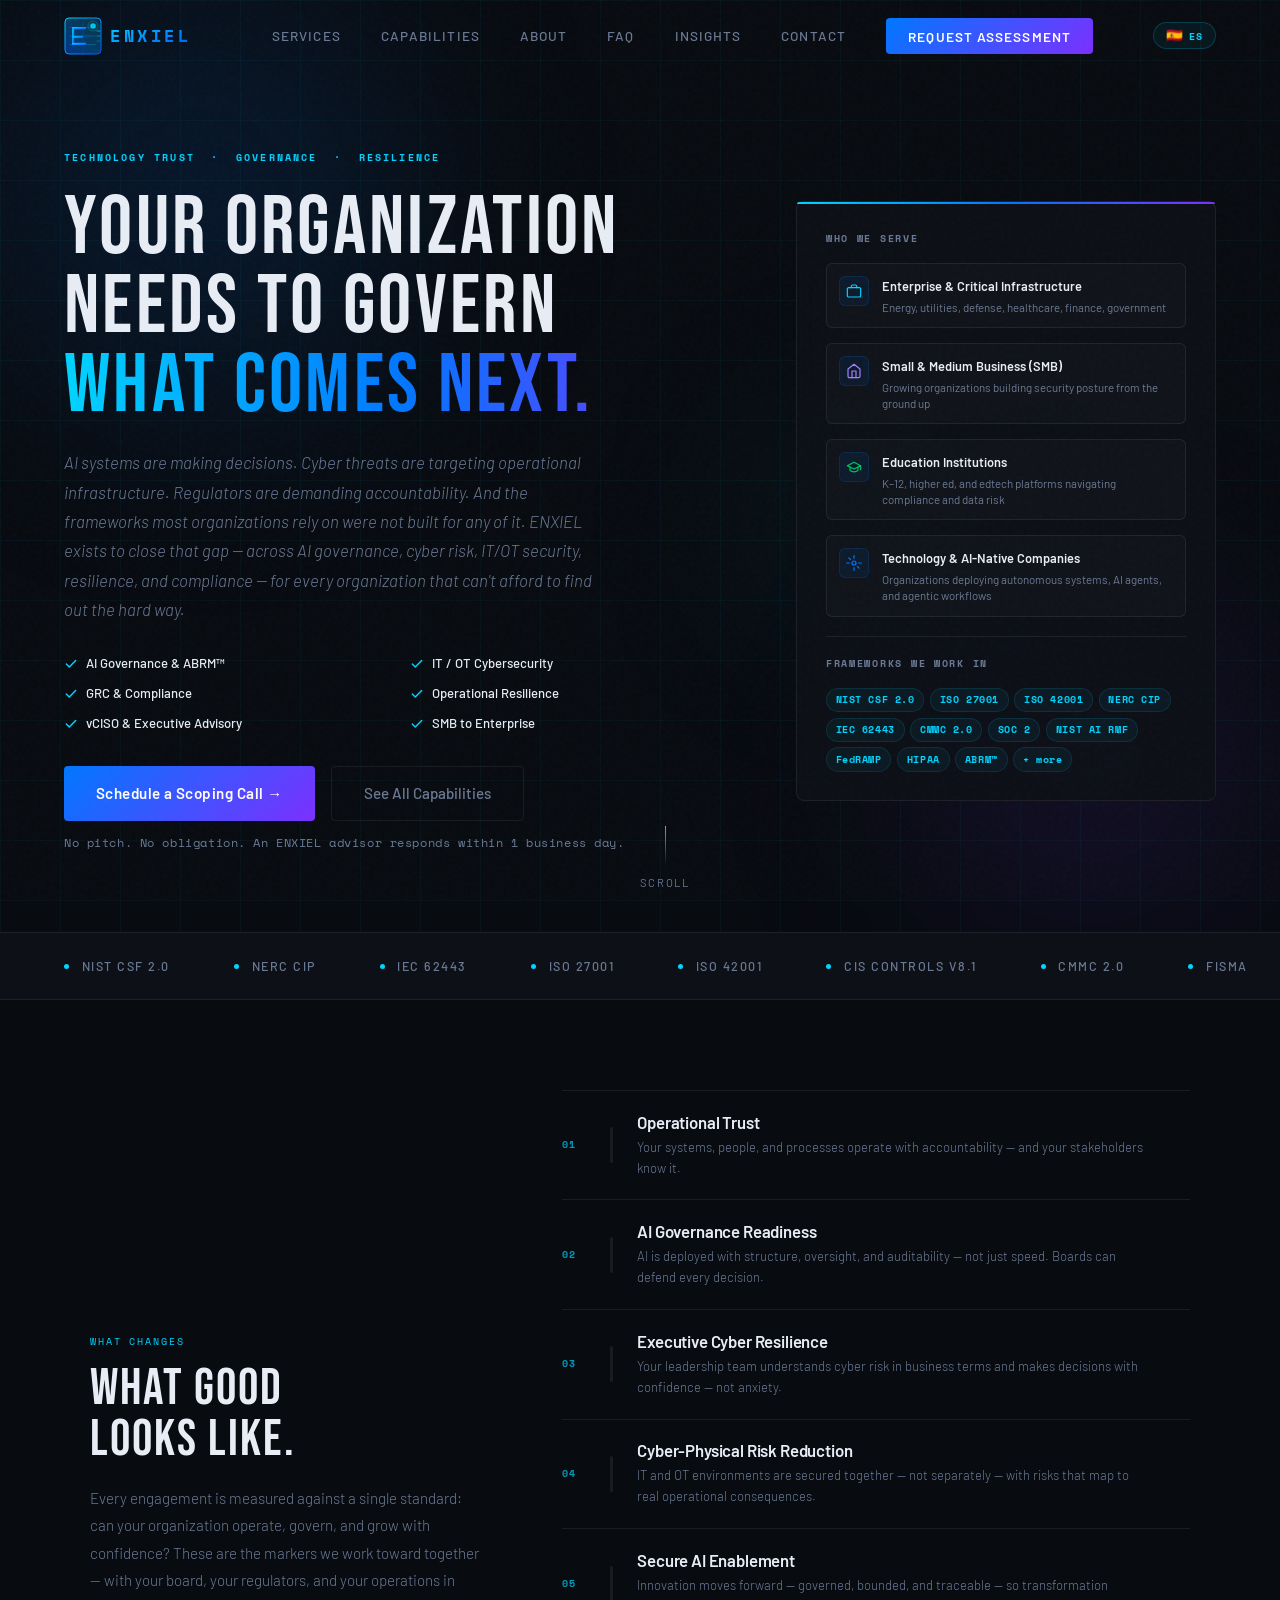
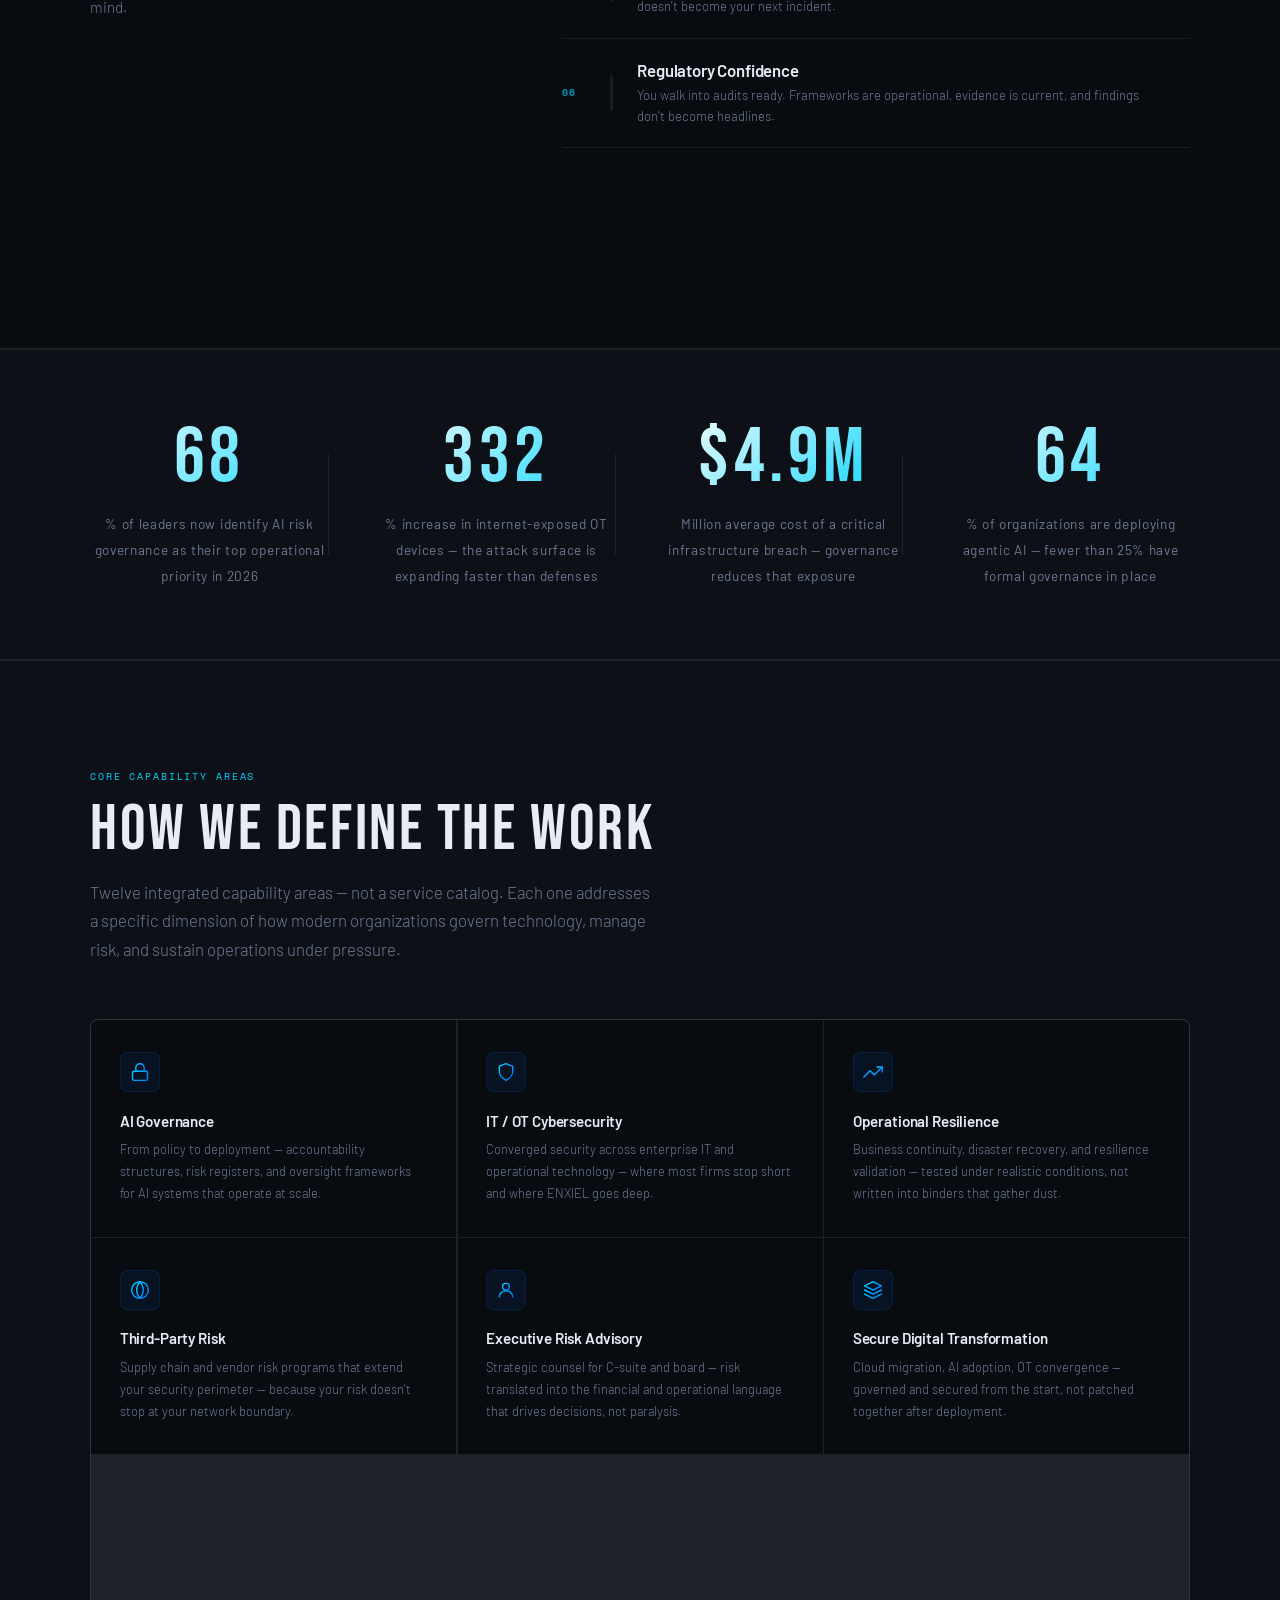
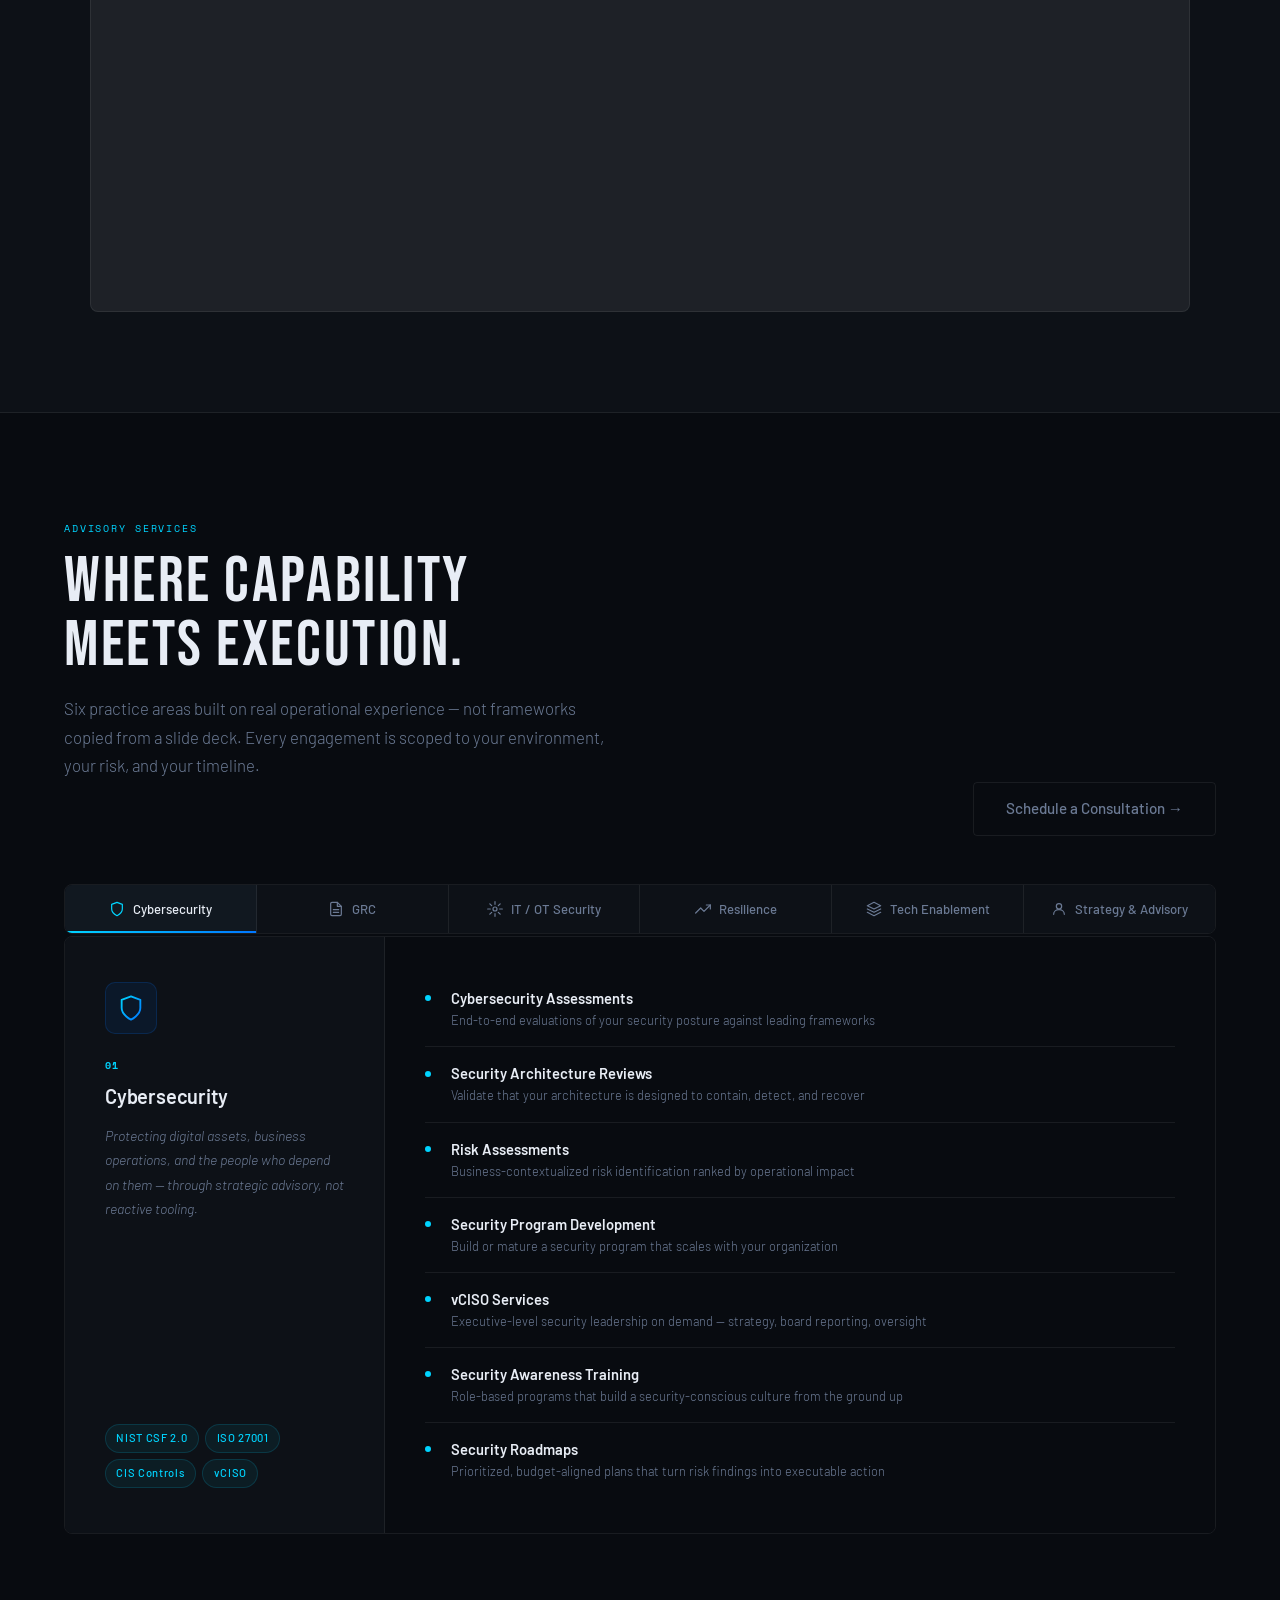
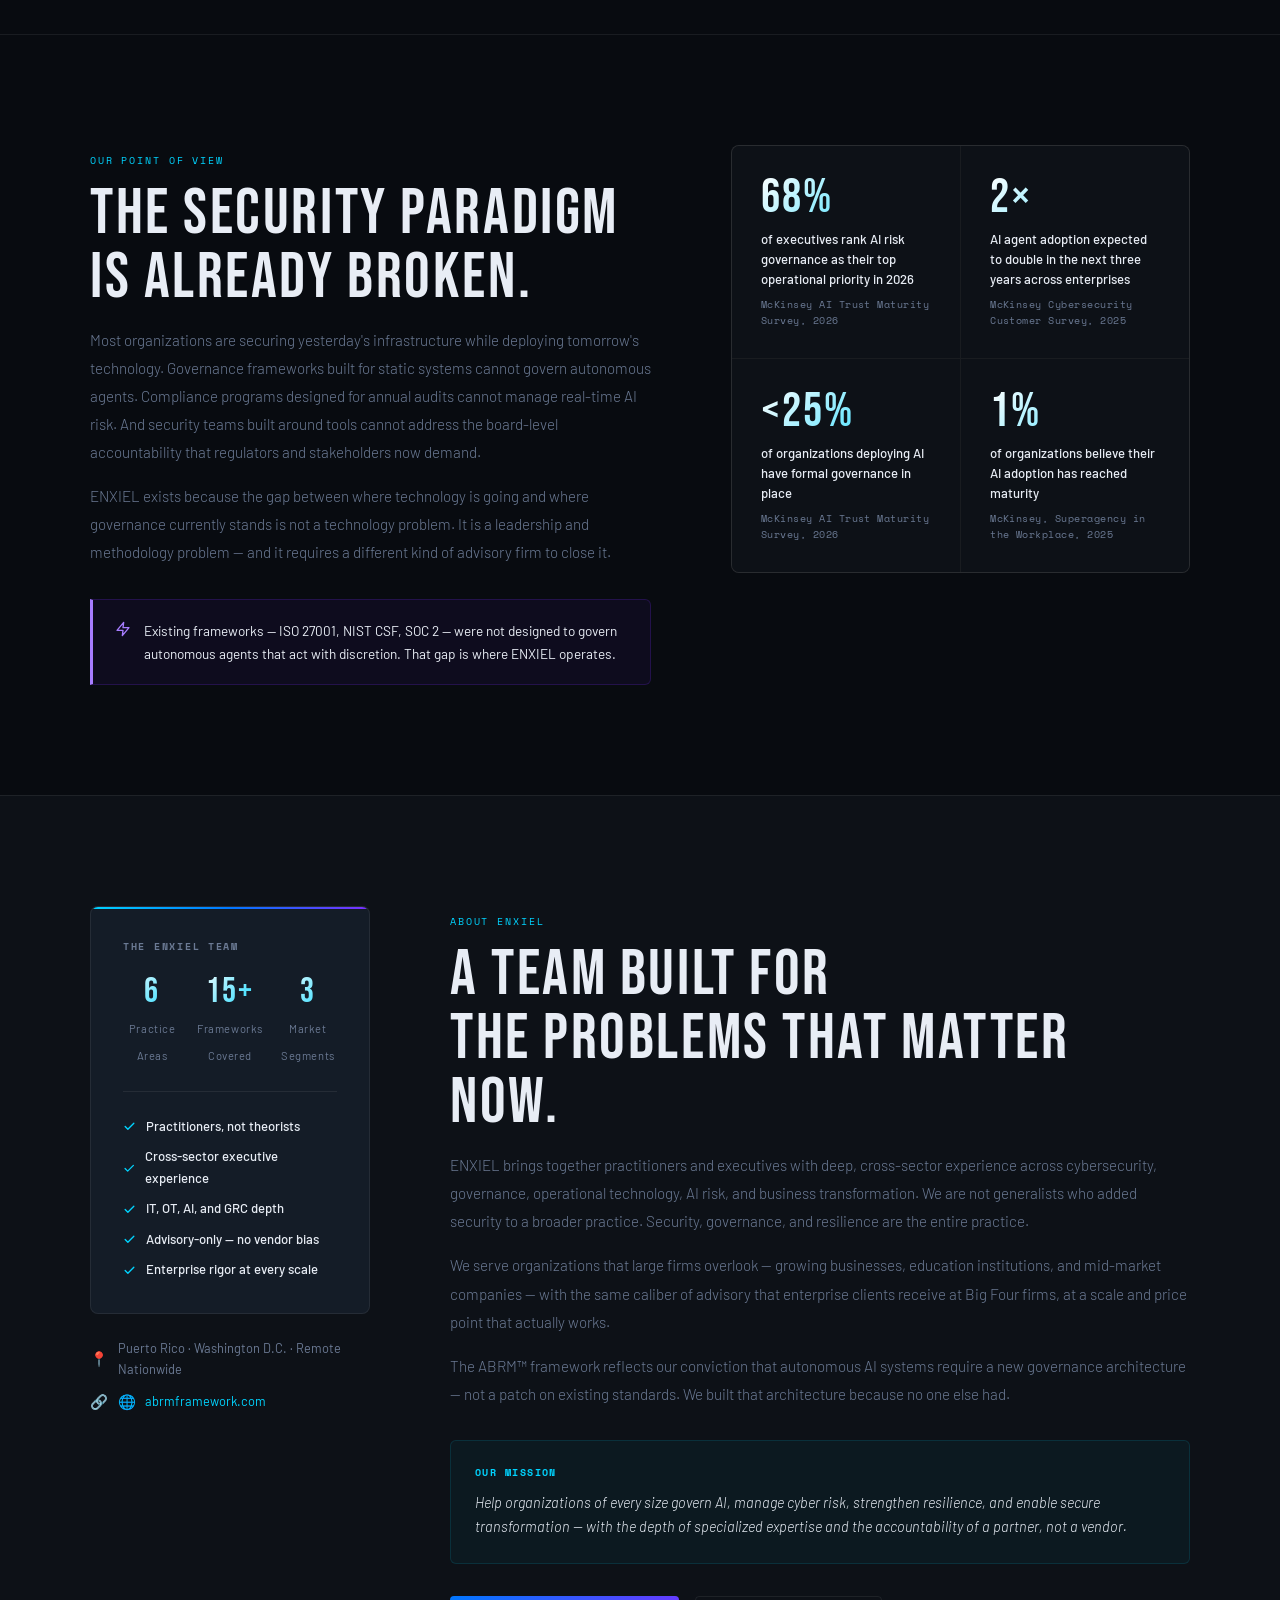
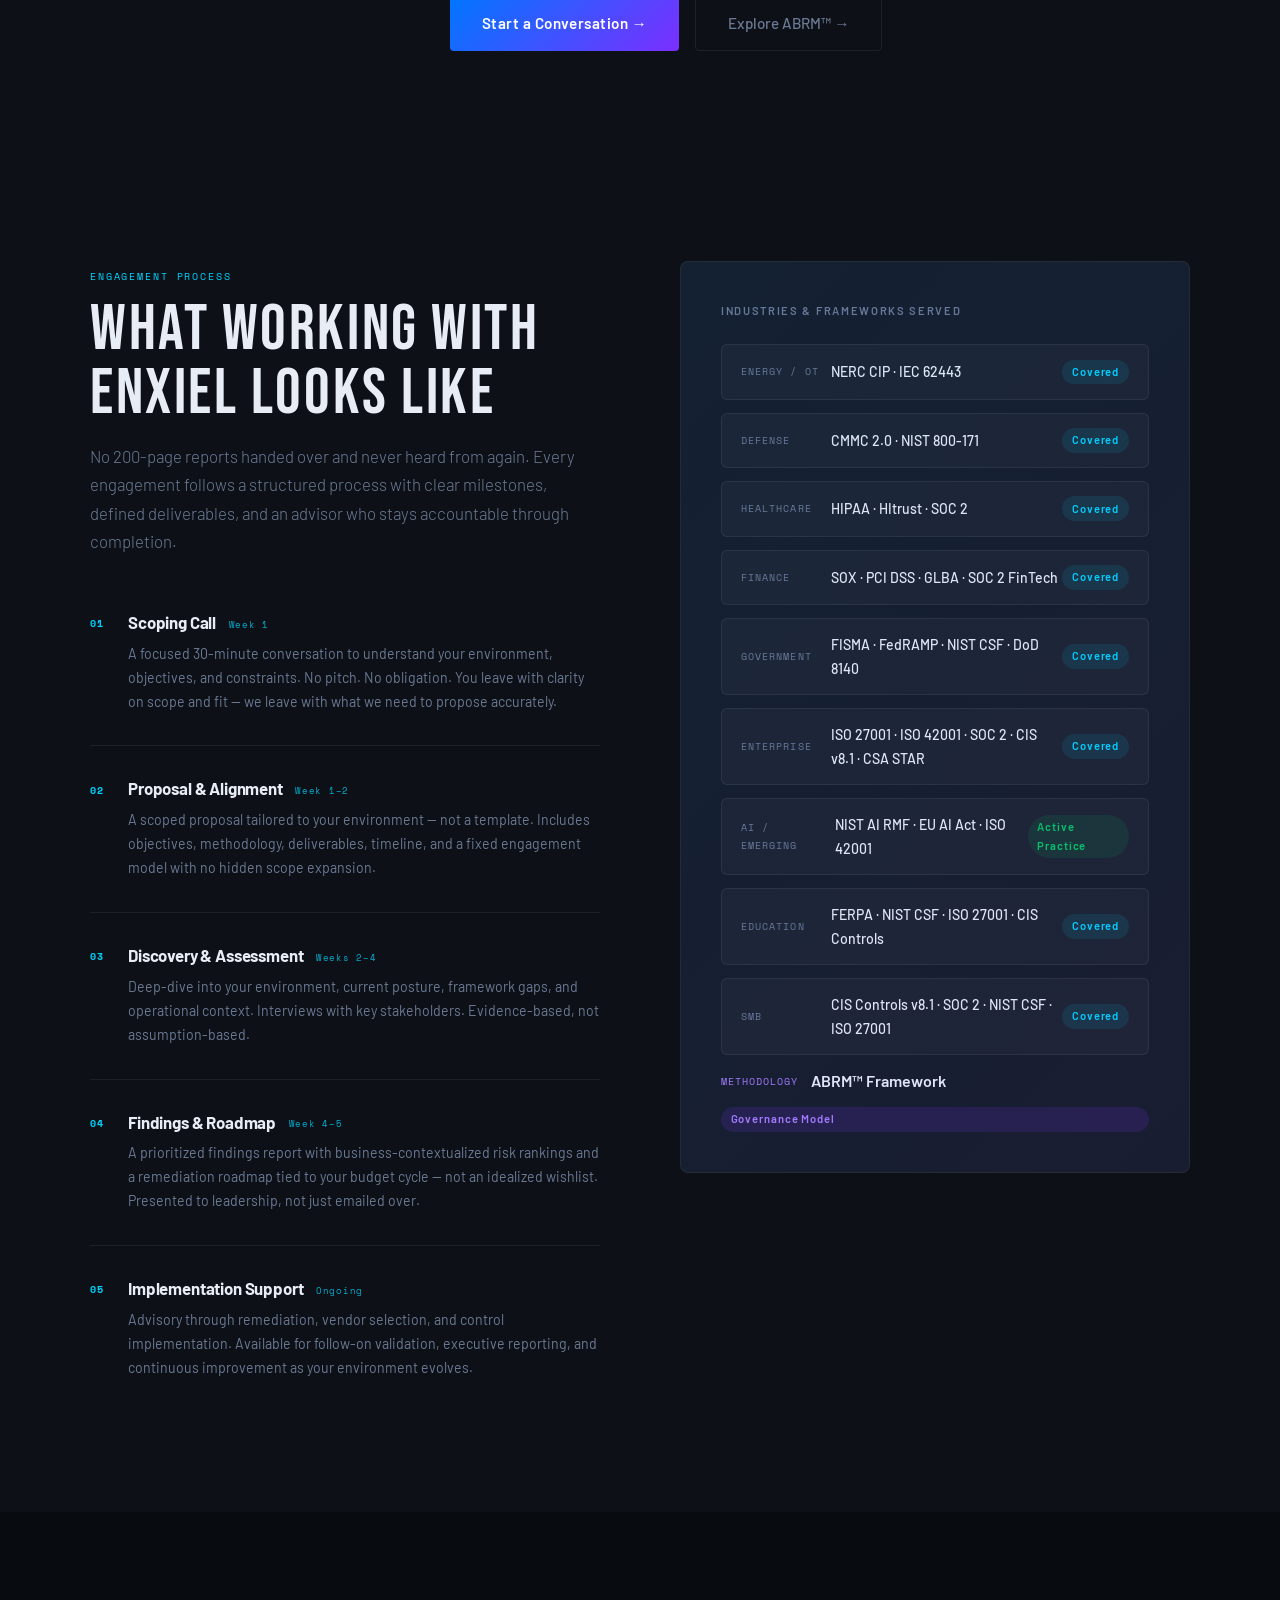
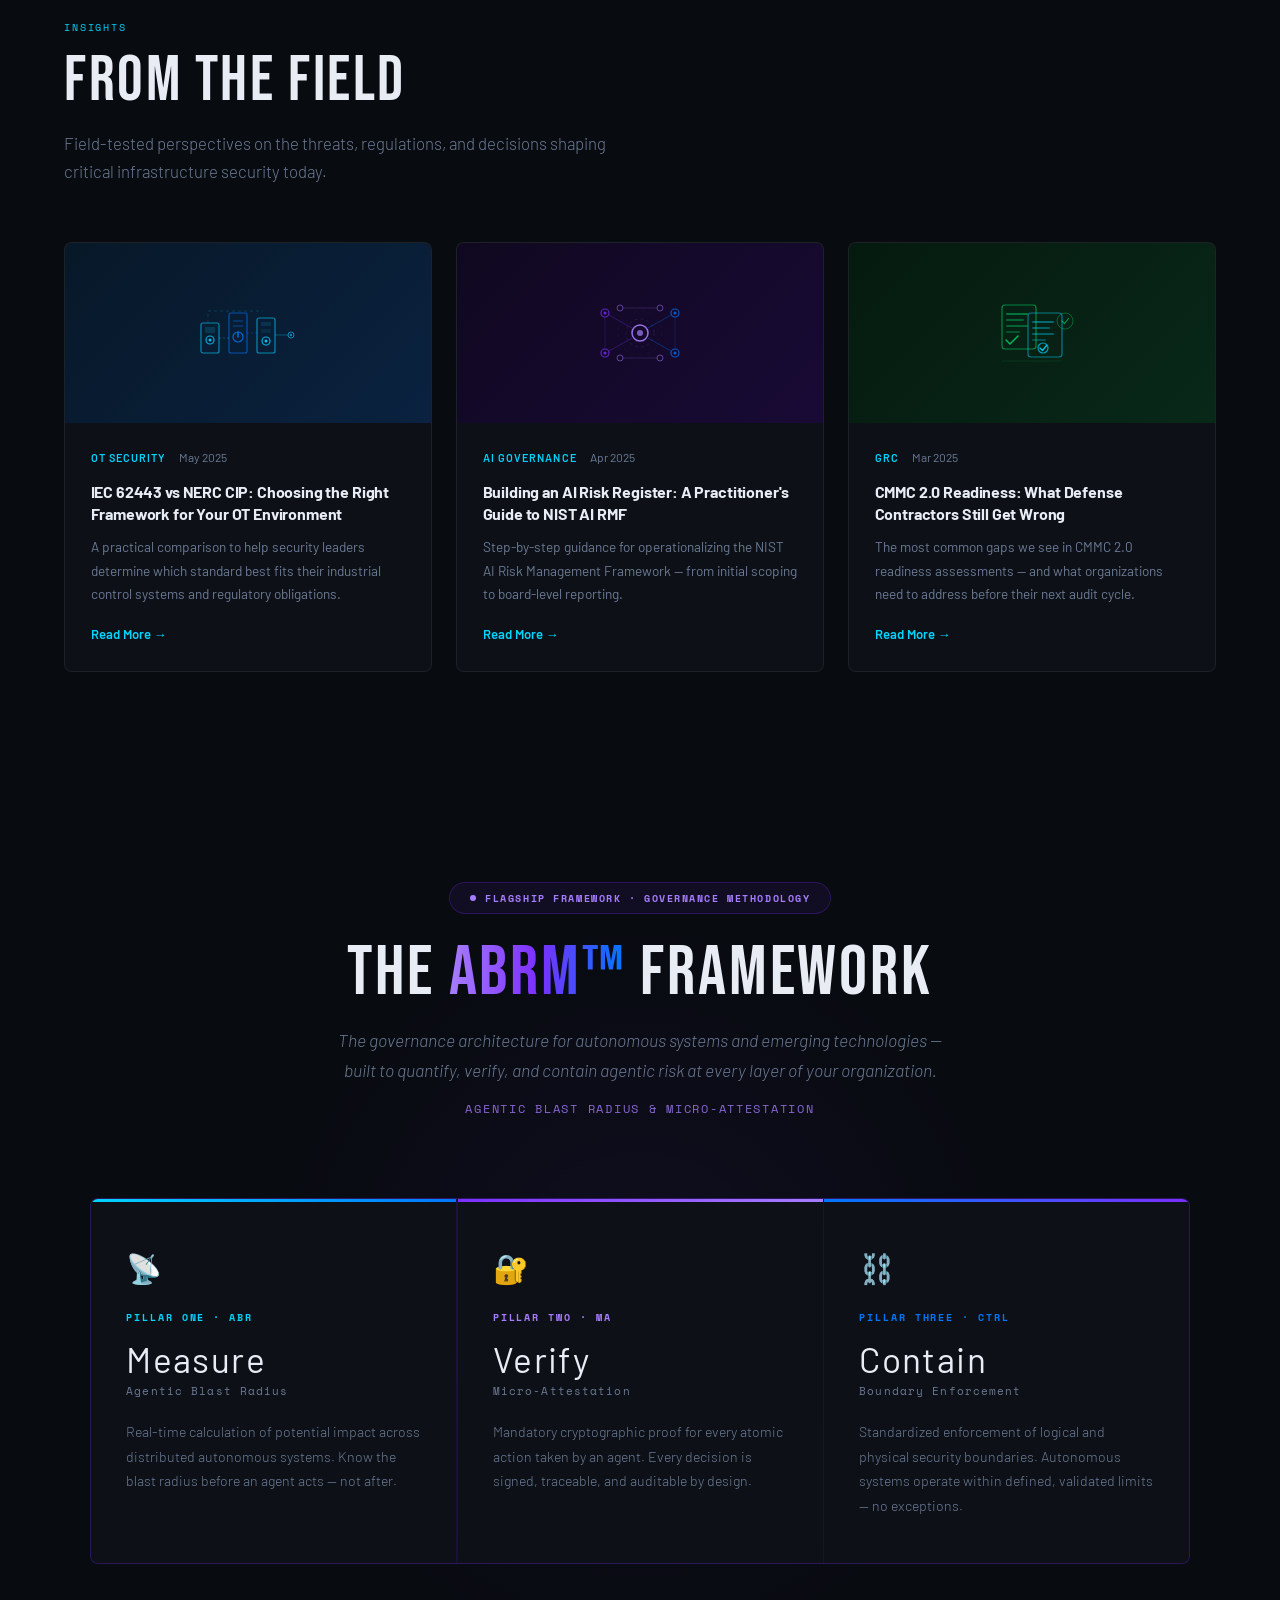
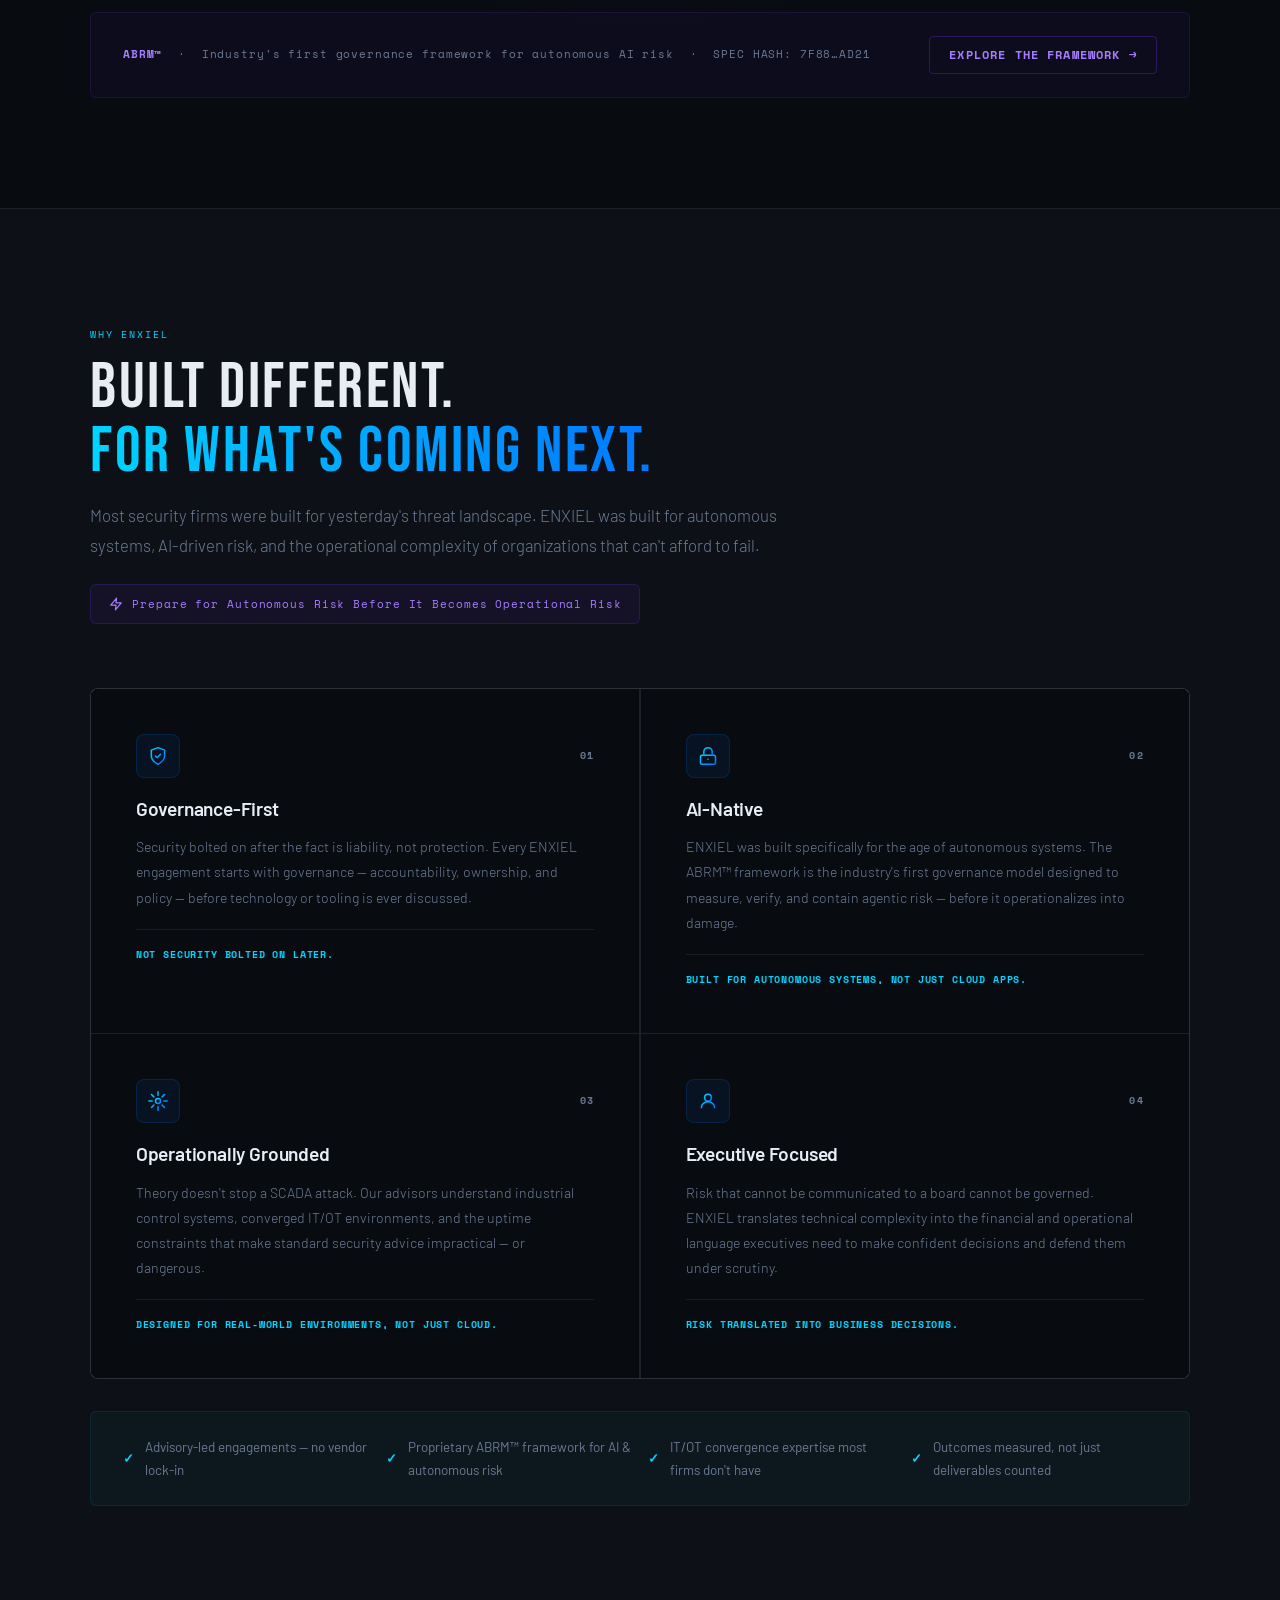
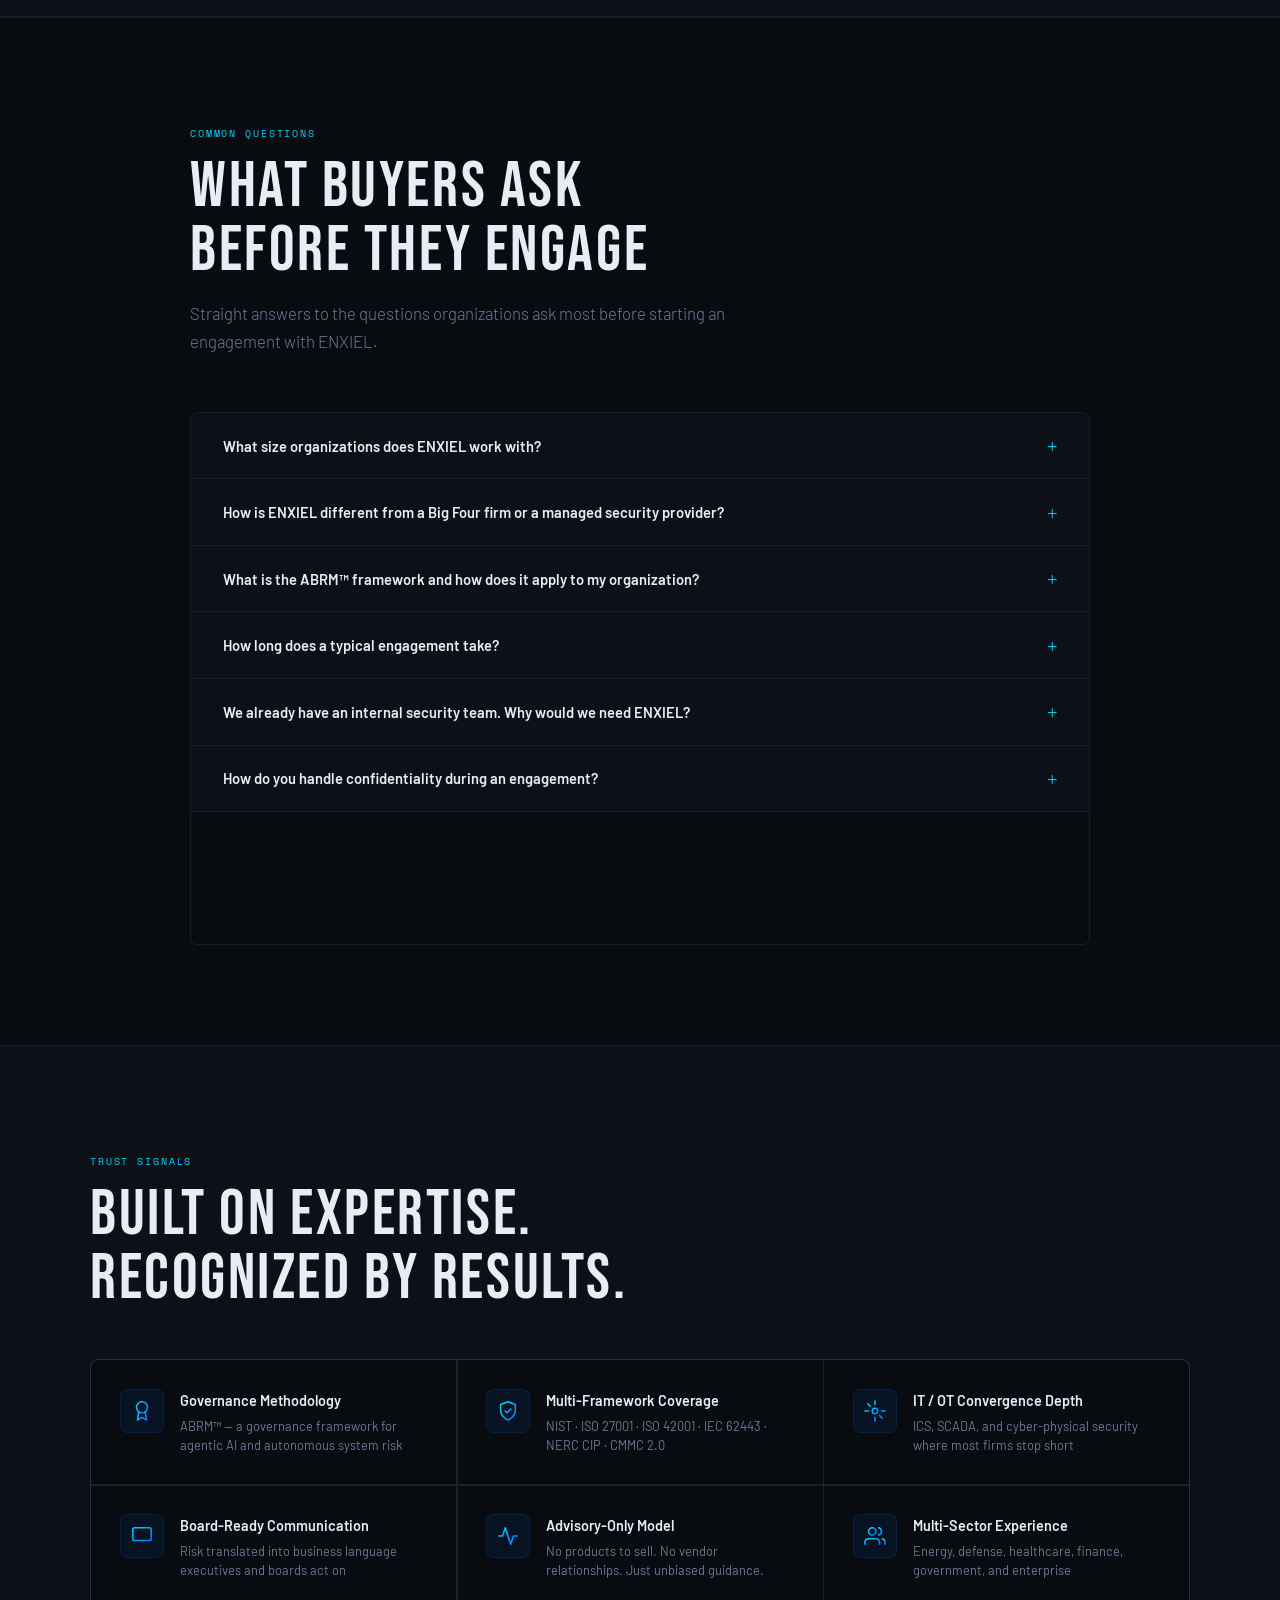
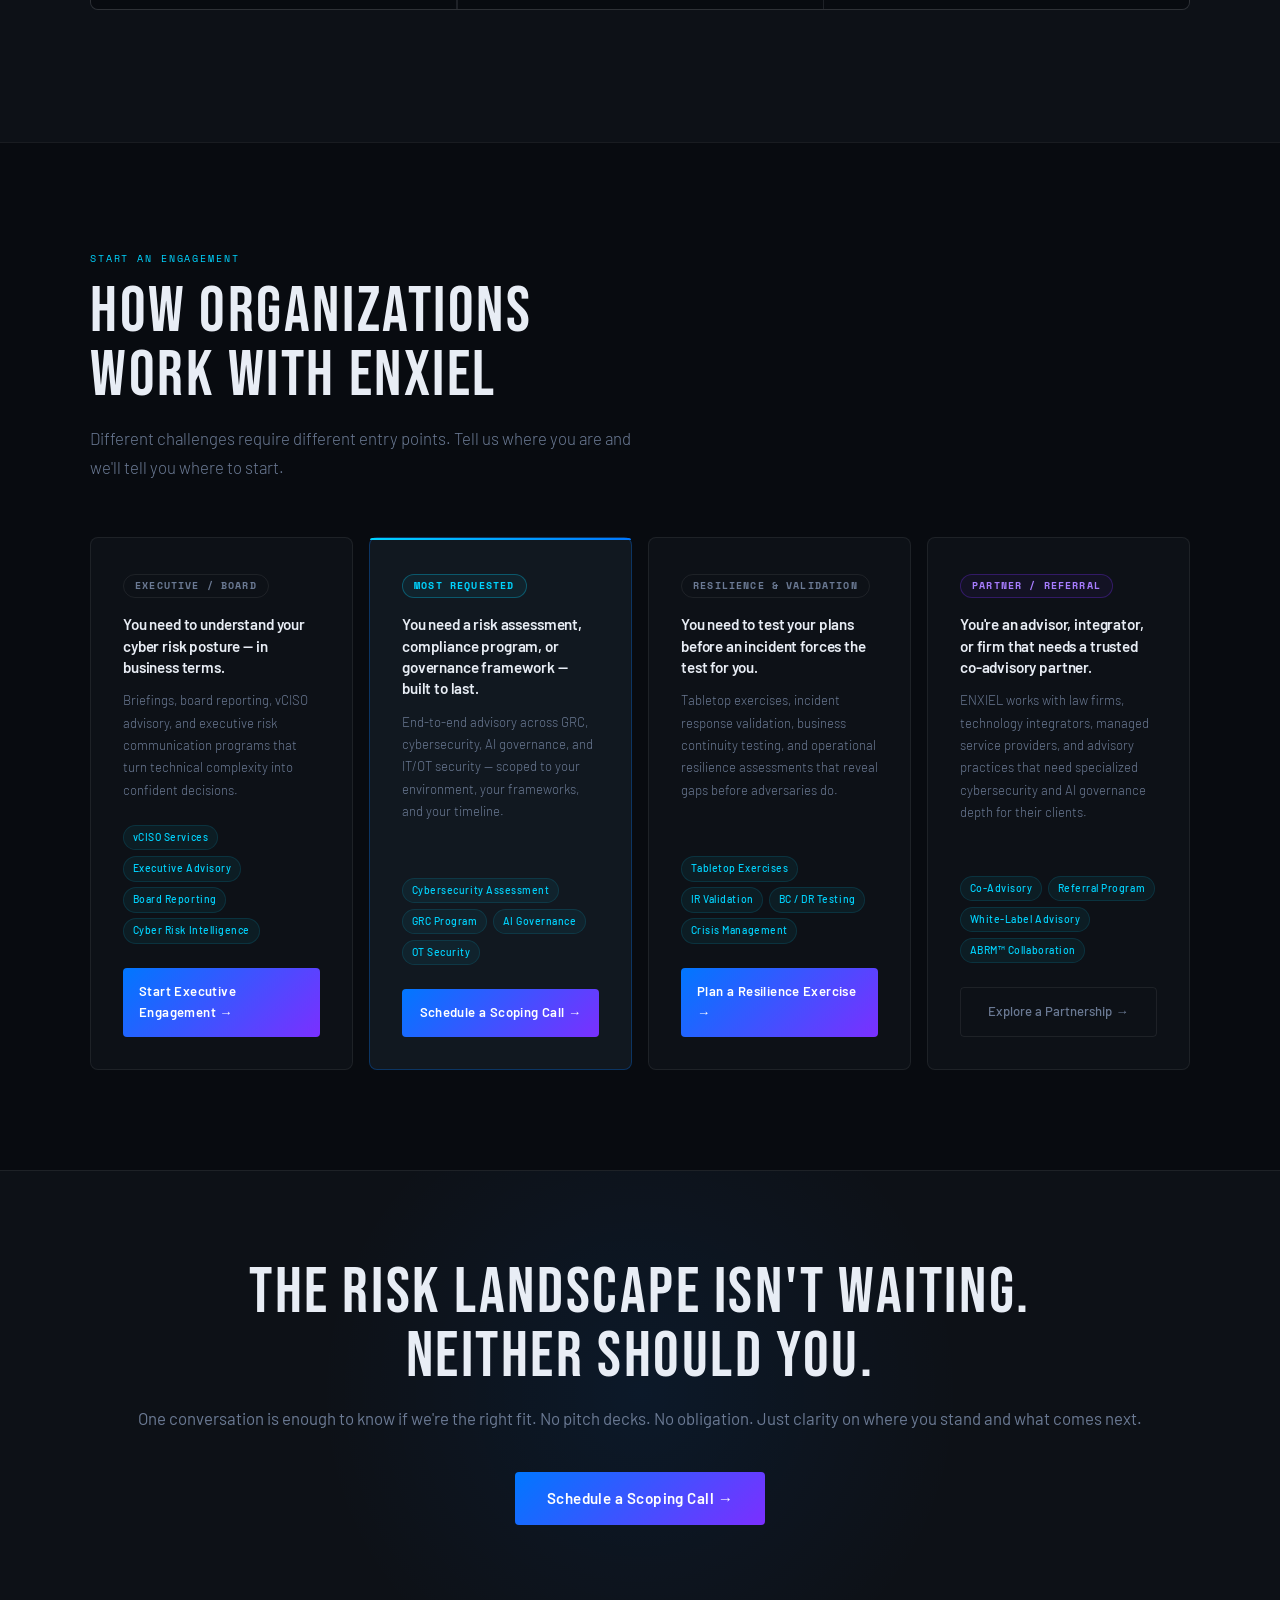
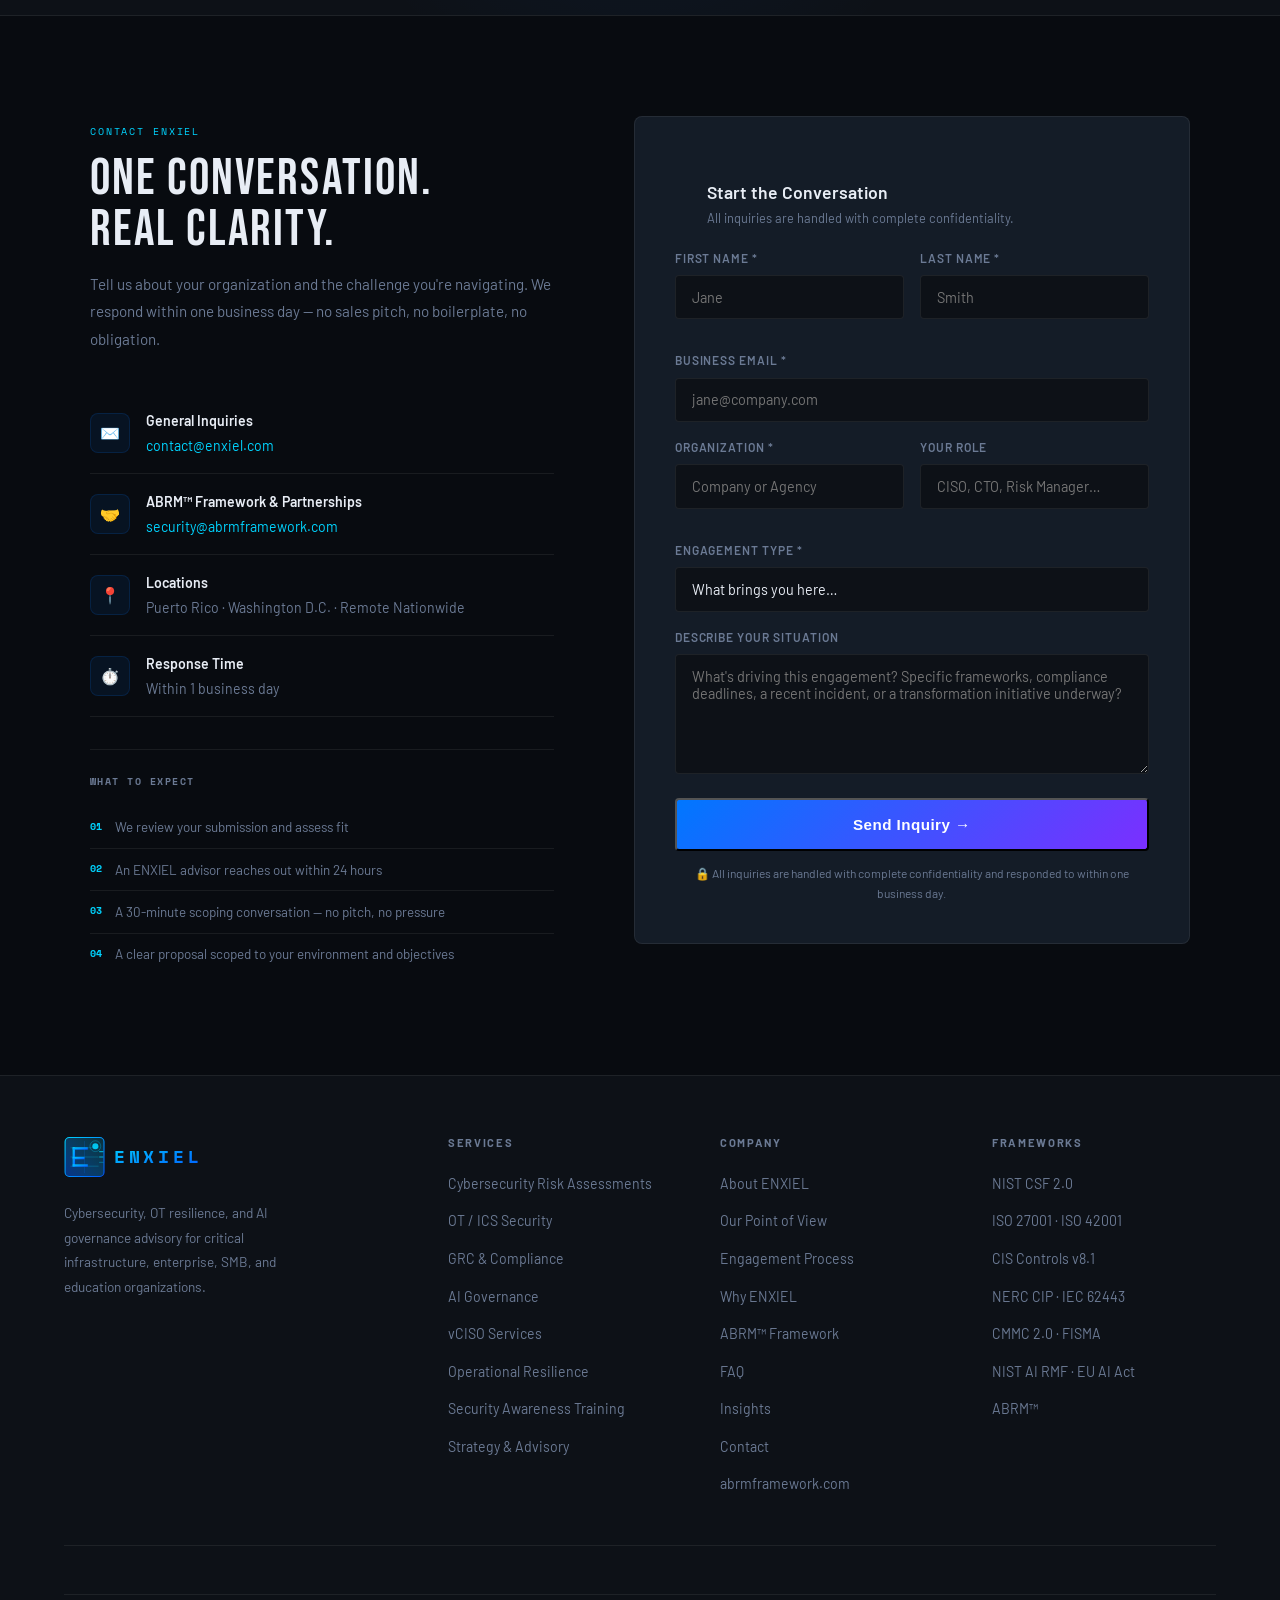
==== index.html @ 6910ad25 "Add files via upload" ====
﻿<!DOCTYPE html>
<html lang="en">
<head>
  <meta charset="UTF-8">
  <meta name="viewport" content="width=device-width, initial-scale=1.0">

  <!-- ── PRIMARY SEO ── -->
  <title>ENXIEL | Cybersecurity Advisory, GRC, AI Governance & OT Security</title>
  <meta name="description" content="ENXIEL is a cybersecurity advisory firm specializing in GRC, AI governance, IT/OT security, operational resilience, vCISO services, and the ABRM™ framework for agentic AI risk management. Serving energy, defense, healthcare, finance, and enterprise.">
  <meta name="keywords" content="cybersecurity advisory, GRC consulting, AI governance, OT security, ICS security, vCISO services, operational resilience, NIST CSF, ISO 27001, NERC CIP, IEC 62443, cyber risk assessment, AI risk management, agentic AI governance, ABRM framework, business continuity, incident response, CMMC compliance, cybersecurity roadmap, third-party risk management, security awareness training, board cyber reporting, zero trust, security program development">
  <meta name="robots" content="index, follow">
  <meta name="author" content="ENXIEL">
  <link rel="canonical" href="https://www.enxiel.com/">

  <!-- ── OPEN GRAPH (LinkedIn / Facebook previews) ── -->
  <meta property="og:type" content="website">
  <meta property="og:url" content="https://www.enxiel.com/">
  <meta property="og:title" content="ENXIEL | Cybersecurity Advisory, GRC & AI Governance">
  <meta property="og:description" content="Advisory-led cybersecurity, GRC, AI risk governance, IT/OT security, and operational resilience services. Powered by the ABRM™ framework — the governance architecture for autonomous systems.">
  <meta property="og:site_name" content="ENXIEL">

  <!-- ── TWITTER CARD ── -->
  <meta name="twitter:card" content="summary_large_image">
  <meta name="twitter:title" content="ENXIEL | Cybersecurity Advisory, GRC & AI Governance">
  <meta name="twitter:description" content="Advisory-led cybersecurity, GRC, AI risk governance, IT/OT security, and operational resilience. Powered by the ABRM™ framework.">

  <!-- ── FONTS ── -->
  <link rel="preconnect" href="https://fonts.googleapis.com">
  <link rel="preconnect" href="https://fonts.gstatic.com" crossorigin>
  <link href="https://fonts.googleapis.com/css2?family=Bebas+Neue&family=Barlow:ital,wght@0,300;0,400;0,500;0,600;1,300&family=Space+Mono:wght@400;700&display=swap" rel="stylesheet">

  <!-- ── RICH SCHEMA MARKUP ── -->
  <script type="application/ld+json">
  {
    "@context": "https://schema.org",
    "@type": "ProfessionalService",
    "name": "ENXIEL",
    "url": "https://www.enxiel.com",
    "logo": "https://www.enxiel.com/logo.png",
    "description": "ENXIEL is a technology trust, cybersecurity, and resilience advisory firm helping organizations govern emerging technologies, reduce cyber risk, strengthen operational resilience, and accelerate secure business transformation through the ABRM™ framework and six practice areas.",
    "areaServed": ["United States", "Puerto Rico"],
    "priceRange": "$$",
    "contactPoint": {
      "@type": "ContactPoint",
      "email": "contact@enxiel.com",
      "contactType": "customer service",
      "availableLanguage": ["English", "Spanish"]
    },
    "sameAs": [
      "https://www.abrmframework.com"
    ],
    "hasOfferCatalog": {
      "@type": "OfferCatalog",
      "name": "ENXIEL Advisory Services",
      "itemListElement": [
        { "@type": "Offer", "itemOffered": { "@type": "Service", "name": "Cybersecurity Risk Assessment", "description": "Comprehensive cyber risk assessments mapped to NIST CSF 2.0, ISO 27001, and CIS Controls v8.1." }},
        { "@type": "Offer", "itemOffered": { "@type": "Service", "name": "vCISO Services", "description": "Virtual CISO advisory — executive-level cybersecurity leadership on demand." }},
        { "@type": "Offer", "itemOffered": { "@type": "Service", "name": "AI Governance & AI Risk Management", "description": "AI governance frameworks and risk assessments aligned to NIST AI RMF, ISO 42001, and ABRM™." }},
        { "@type": "Offer", "itemOffered": { "@type": "Service", "name": "OT Security Assessment", "description": "IT/OT and ICS/SCADA security assessments aligned to IEC 62443 and NERC CIP." }},
        { "@type": "Offer", "itemOffered": { "@type": "Service", "name": "GRC Advisory", "description": "Governance, Risk and Compliance programs including ISO 27001, SOC 2, CMMC 2.0, and FISMA." }},
        { "@type": "Offer", "itemOffered": { "@type": "Service", "name": "Operational Resilience Assessment", "description": "Business continuity, disaster recovery, tabletop exercises, and cyber resilience validation." }},
        { "@type": "Offer", "itemOffered": { "@type": "Service", "name": "ABRM™ Framework Advisory", "description": "Agentic Blast Radius & Micro-Attestation — the industry's first governance framework for autonomous AI systems." }}
      ]
    }
  }
  </script>

  <!-- ── FAQ SCHEMA (helps appear in Google featured snippets) ── -->
  <script type="application/ld+json">
  {
    "@context": "https://schema.org",
    "@type": "FAQPage",
    "mainEntity": [
      {
        "@type": "Question",
        "name": "What is a vCISO and does ENXIEL offer vCISO services?",
        "acceptedAnswer": { "@type": "Answer", "text": "A virtual CISO (vCISO) provides executive-level cybersecurity leadership on a fractional or on-demand basis. Yes, ENXIEL offers vCISO services including security program development, board reporting, and cybersecurity roadmaps." }
      },
      {
        "@type": "Question",
        "name": "What is the ABRM™ framework?",
        "acceptedAnswer": { "@type": "Answer", "text": "ABRM™ stands for Agentic Blast Radius & Micro-Attestation. It is ENXIEL's proprietary governance framework — the industry's first designed to quantify, verify, and contain risk from autonomous AI systems through three pillars: Measure, Verify, and Contain." }
      },
      {
        "@type": "Question",
        "name": "Does ENXIEL provide OT and ICS cybersecurity assessments?",
        "acceptedAnswer": { "@type": "Answer", "text": "Yes. ENXIEL provides IT/OT and ICS/SCADA security assessments aligned to IEC 62443, NERC CIP, and NIST frameworks, including critical asset identification and cyber-physical security governance." }
      },
      {
        "@type": "Question",
        "name": "What compliance frameworks does ENXIEL support?",
        "acceptedAnswer": { "@type": "Answer", "text": "ENXIEL supports NIST CSF 2.0, ISO 27001, ISO 42001, CIS Controls v8.1, SOC 2, NERC CIP, CMMC 2.0, FISMA, HIPAA, NIST AI RMF, and the EU AI Act." }
      }
    ]
  }
  </script>

  <style>
    /* ─── DESIGN TOKENS ─────────────────────────────────────── */
    :root {
      --bg:        #080b10;
      --bg2:       #0d1117;
      --bg3:       #111820;
      --surface:   #141c27;
      --border:    rgba(255,255,255,0.07);
      --accent:    #00d4ff;
      --accent2:   #0077ff;
      --accent3:   #7b2fff;
      --text:      #e8edf5;
      --muted:     #6b7a94;
      --display:   'Bebas Neue', 'Impact', sans-serif;
      --body:      'Barlow', sans-serif;
      --mono:      'Space Mono', monospace;
      --r:         8px;
      --transition: 0.35s cubic-bezier(0.4, 0, 0.2, 1);
    }

    /* ─── RESET & BASE ──────────────────────────────────────── */
    *, *::before, *::after { box-sizing: border-box; margin: 0; padding: 0; }

    html { scroll-behavior: smooth; }

    body {
      background: var(--bg);
      color: var(--text);
      font-family: var(--body);
      font-size: 16px;
      line-height: 1.65;
      overflow-x: hidden;
    }

    h1, h2, h3, h4 { font-family: var(--display); line-height: 1.05; letter-spacing: 0.02em; }
    h3, h4 { font-family: var(--body); font-weight: 600; line-height: 1.3; letter-spacing: 0; }
    a { color: inherit; text-decoration: none; }
    img { max-width: 100%; display: block; }
    ul { list-style: none; }

    /* ─── NOISE TEXTURE OVERLAY ─────────────────────────────── */
    body::before {
      content: '';
      position: fixed;
      inset: 0;
      background-image: url("data:image/svg+xml,%3Csvg viewBox='0 0 256 256' xmlns='http://www.w3.org/2000/svg'%3E%3Cfilter id='noise'%3E%3CfeTurbulence type='fractalNoise' baseFrequency='0.9' numOctaves='4' stitchTiles='stitch'/%3E%3C/filter%3E%3Crect width='100%25' height='100%25' filter='url(%23noise)' opacity='1'/%3E%3C/svg%3E");
      opacity: 0.025;
      pointer-events: none;
      z-index: 9999;
    }

    /* ─── SCROLLBAR ─────────────────────────────────────────── */
    ::-webkit-scrollbar { width: 4px; }
    ::-webkit-scrollbar-track { background: var(--bg); }
    ::-webkit-scrollbar-thumb { background: var(--accent2); border-radius: 2px; }

    /* ─── NAV ───────────────────────────────────────────────── */
    nav {
      position: fixed;
      top: 0; left: 0; right: 0;
      z-index: 100;
      display: flex;
      align-items: center;
      justify-content: space-between;
      padding: 0 5%;
      height: 72px;
      transition: background var(--transition), backdrop-filter var(--transition), border-color var(--transition);
      border-bottom: 1px solid transparent;
    }

    nav.scrolled {
      background: rgba(8, 11, 16, 0.88);
      backdrop-filter: blur(20px);
      border-color: var(--border);
    }

    .nav-logo {
      display: flex;
      align-items: center;
      flex-shrink: 0;
    }

    .nav-links {
      display: flex;
      gap: 2.5rem;
      align-items: center;
    }

    .nav-links a {
      font-size: 0.85rem;
      font-weight: 500;
      letter-spacing: 0.08em;
      text-transform: uppercase;
      color: var(--muted);
      transition: color var(--transition);
    }

    .nav-links a:hover { color: var(--text); }

    .nav-cta {
      background: linear-gradient(135deg, var(--accent2), var(--accent3));
      color: #fff !important;
      padding: 0.6rem 1.4rem;
      border-radius: 4px;
      font-weight: 600 !important;
      letter-spacing: 0.05em;
      transition: opacity var(--transition) !important;
    }

    .nav-cta:hover { opacity: 0.85; }

    /* hamburger */
    .hamburger {
      display: none;
      flex-direction: column;
      gap: 5px;
      cursor: pointer;
      padding: 8px;
    }
    .hamburger span {
      display: block;
      width: 24px;
      height: 2px;
      background: var(--text);
      border-radius: 2px;
      transition: var(--transition);
    }
    .hamburger.open span:nth-child(1) { transform: translateY(7px) rotate(45deg); }
    .hamburger.open span:nth-child(2) { opacity: 0; }
    .hamburger.open span:nth-child(3) { transform: translateY(-7px) rotate(-45deg); }

    .mobile-menu {
      display: none;
      position: fixed;
      top: 72px; left: 0; right: 0;
      background: rgba(8,11,16,0.97);
      backdrop-filter: blur(20px);
      border-bottom: 1px solid var(--border);
      flex-direction: column;
      padding: 2rem 5%;
      gap: 1.5rem;
      z-index: 99;
    }
    .mobile-menu.open { display: flex; }
    .mobile-menu a { font-size: 1.1rem; font-weight: 500; color: var(--text); }
    .mobile-menu .nav-cta {
      display: inline-block;
      text-align: center;
      -webkit-text-fill-color: #fff;
    }

    /* ─── HERO ──────────────────────────────────────────────── */
    .hero {
      min-height: 100vh;
      display: flex;
      align-items: center;
      position: relative;
      overflow: hidden;
      padding: 120px 5% 80px;
    }

    /* animated grid background */
    .hero-grid {
      position: absolute;
      inset: 0;
      background-image:
        linear-gradient(rgba(0,212,255,0.04) 1px, transparent 1px),
        linear-gradient(90deg, rgba(0,212,255,0.04) 1px, transparent 1px);
      background-size: 60px 60px;
      animation: gridPan 20s linear infinite;
    }

    @keyframes gridPan {
      from { background-position: 0 0; }
      to   { background-position: 60px 60px; }
    }

    /* radial glow orbs */
    .hero-glow {
      position: absolute;
      border-radius: 50%;
      filter: blur(100px);
      pointer-events: none;
    }
    .hero-glow-1 {
      width: 600px; height: 600px;
      top: -100px; left: -100px;
      background: radial-gradient(circle, rgba(0,119,255,0.18), transparent 70%);
      animation: floatOrb 8s ease-in-out infinite;
    }
    .hero-glow-2 {
      width: 500px; height: 500px;
      bottom: -80px; right: -60px;
      background: radial-gradient(circle, rgba(123,47,255,0.15), transparent 70%);
      animation: floatOrb 10s ease-in-out infinite reverse;
    }
    .hero-glow-3 {
      width: 300px; height: 300px;
      top: 40%; left: 55%;
      background: radial-gradient(circle, rgba(0,212,255,0.10), transparent 70%);
      animation: floatOrb 6s ease-in-out infinite 2s;
    }

    @keyframes floatOrb {
      0%, 100% { transform: translate(0, 0) scale(1); }
      50%       { transform: translate(20px, -30px) scale(1.05); }
    }

    .hero-inner {
      position: relative;
      max-width: 780px;
    }

    .hero-badge {
      display: inline-flex;
      align-items: center;
      gap: 0.5rem;
      background: rgba(0,212,255,0.08);
      border: 1px solid rgba(0,212,255,0.2);
      border-radius: 100px;
      padding: 0.35rem 1rem;
      font-family: var(--mono);
      font-size: 0.68rem;
      font-weight: 400;
      letter-spacing: 0.1em;
      text-transform: uppercase;
      color: var(--accent);
      margin-bottom: 1.8rem;
      opacity: 0;
      animation: fadeUp 0.6s ease forwards 0.2s;
    }

    .hero-badge::before {
      content: '';
      width: 6px; height: 6px;
      border-radius: 50%;
      background: var(--accent);
      animation: pulse 2s ease-in-out infinite;
    }

    @keyframes pulse {
      0%, 100% { opacity: 1; transform: scale(1); }
      50%       { opacity: 0.4; transform: scale(0.7); }
    }

    .hero-eyebrow {
      font-family: var(--mono);
      font-size: 0.62rem;
      font-weight: 700;
      letter-spacing: 0.22em;
      text-transform: uppercase;
      color: var(--accent);
      margin-bottom: 1.4rem;
      opacity: 0;
      animation: fadeUp 0.6s ease forwards 0.2s;
    }

    /* split layout */
    .hero-split {
      position: relative;
      display: grid;
      grid-template-columns: 1fr 420px;
      gap: 4rem;
      align-items: center;
      max-width: 1200px;
      width: 100%;
      padding-top: 30px;
    }

    .hero-left { display: flex; flex-direction: column; }

    .hero h1 {
      font-size: clamp(3rem, 6.5vw, 6rem);
      font-weight: 400;
      letter-spacing: 0.04em;
      margin-bottom: 1.4rem;
      opacity: 0;
      animation: fadeUp 0.7s ease forwards 0.4s;
      line-height: 0.95;
    }

    .hero-sub {
      font-size: clamp(0.92rem, 1.5vw, 1.05rem);
      color: var(--muted);
      max-width: 540px;
      margin-bottom: 1.8rem;
      font-weight: 300;
      font-style: italic;
      opacity: 0;
      animation: fadeUp 0.7s ease forwards 0.55s;
      line-height: 1.75;
    }

    .hero-proof-row {
      display: grid;
      grid-template-columns: 1fr 1fr;
      gap: 0.5rem 1.5rem;
      margin-bottom: 2rem;
      opacity: 0;
      animation: fadeUp 0.7s ease forwards 0.65s;
    }

    .hero-proof-item {
      display: flex;
      align-items: center;
      gap: 0.5rem;
      font-size: 0.82rem;
      color: var(--text);
      font-weight: 500;
    }

    .hero-ctas {
      display: flex;
      gap: 1rem;
      flex-wrap: wrap;
      opacity: 0;
      animation: fadeUp 0.7s ease forwards 0.8s;
    }

    .hero-micro {
      margin-top: 0.8rem;
      font-size: 0.72rem;
      color: var(--muted);
      font-family: var(--mono);
      letter-spacing: 0.05em;
      opacity: 0;
      animation: fadeUp 0.7s ease forwards 0.9s;
    }

    /* right panel */
    .hero-right {
      opacity: 0;
      animation: fadeUp 0.7s ease forwards 0.6s;
    }

    .hero-panel {
      background: rgba(13,17,23,0.85);
      border: 1px solid var(--border);
      border-radius: var(--r);
      padding: 1.8rem;
      backdrop-filter: blur(12px);
      position: relative;
    }

    .hero-panel::before {
      content: '';
      position: absolute;
      top: 0; left: 0; right: 0;
      height: 2px;
      background: linear-gradient(90deg, var(--accent), var(--accent2), var(--accent3));
      border-radius: var(--r) var(--r) 0 0;
    }

    .hero-panel-label {
      font-family: var(--mono);
      font-size: 0.6rem;
      font-weight: 700;
      letter-spacing: 0.18em;
      text-transform: uppercase;
      color: var(--muted);
      margin-bottom: 1rem;
    }

    .hero-panel-items {
      display: flex;
      flex-direction: column;
      gap: 0.9rem;
      margin-bottom: 1.2rem;
    }

    .hero-panel-item {
      display: flex;
      align-items: flex-start;
      gap: 0.8rem;
      padding: 0.75rem;
      background: rgba(255,255,255,0.02);
      border: 1px solid var(--border);
      border-radius: 6px;
      transition: background var(--transition), border-color var(--transition);
    }

    .hero-panel-item:hover {
      background: rgba(0,212,255,0.04);
      border-color: rgba(0,212,255,0.15);
    }

    .hpi-icon {
      width: 30px; height: 30px;
      border-radius: 6px;
      background: rgba(0,119,255,0.08);
      border: 1px solid rgba(0,119,255,0.15);
      display: flex;
      align-items: center;
      justify-content: center;
      flex-shrink: 0;
    }

    .hpi-text { display: flex; flex-direction: column; gap: 0.15rem; }
    .hpi-text strong { font-size: 0.8rem; font-weight: 600; color: var(--text); }
    .hpi-text span { font-size: 0.72rem; color: var(--muted); line-height: 1.4; }

    .hero-panel-divider {
      height: 1px;
      background: var(--border);
      margin: 1.2rem 0;
    }

    .hero-panel-frameworks {
      display: flex;
      flex-wrap: wrap;
      gap: 0.35rem;
    }

    .hero-panel-frameworks span {
      font-family: var(--mono);
      font-size: 0.6rem;
      font-weight: 700;
      letter-spacing: 0.06em;
      padding: 0.2rem 0.55rem;
      border-radius: 100px;
      background: rgba(0,212,255,0.05);
      border: 1px solid rgba(0,212,255,0.12);
      color: var(--accent);
    }

    @media (max-width: 1024px) {
      .hero-split { grid-template-columns: 1fr; gap: 2.5rem; }
      .hero-right { display: none; }
    }

    .hero h1 .accent-line {
      display: block;
      background: linear-gradient(90deg, var(--accent), var(--accent2), var(--accent3));
      -webkit-background-clip: text;
      -webkit-text-fill-color: transparent;
      background-clip: text;
    }

    /* hero-sub handled by .hero-sub class */

    .hero-ctas {
      display: flex;
      gap: 1rem;
      flex-wrap: wrap;
      opacity: 0;
      animation: fadeUp 0.7s ease forwards 0.8s;
    }

    .btn-primary {
      display: inline-flex;
      align-items: center;
      gap: 0.5rem;
      background: linear-gradient(135deg, var(--accent2), var(--accent3));
      color: #fff;
      padding: 0.85rem 2rem;
      border-radius: 4px;
      font-weight: 600;
      font-size: 0.95rem;
      letter-spacing: 0.03em;
      transition: transform var(--transition), box-shadow var(--transition);
      position: relative;
      overflow: hidden;
    }

    .btn-primary::after {
      content: '';
      position: absolute;
      inset: 0;
      background: rgba(255,255,255,0.08);
      opacity: 0;
      transition: opacity var(--transition);
    }

    .btn-primary:hover { transform: translateY(-2px); box-shadow: 0 12px 40px rgba(0,119,255,0.35); }
    .btn-primary:hover::after { opacity: 1; }

    .btn-ghost {
      display: inline-flex;
      align-items: center;
      gap: 0.5rem;
      border: 1px solid var(--border);
      color: var(--muted);
      padding: 0.85rem 2rem;
      border-radius: 4px;
      font-weight: 500;
      font-size: 0.95rem;
      transition: border-color var(--transition), color var(--transition);
    }

    .btn-ghost:hover { border-color: rgba(255,255,255,0.25); color: var(--text); }

    /* hero scroll indicator */
    .hero-scroll {
      position: absolute;
      bottom: 2.5rem;
      left: 50%;
      transform: translateX(-50%);
      display: flex;
      flex-direction: column;
      align-items: center;
      gap: 0.5rem;
      color: var(--muted);
      font-size: 0.7rem;
      letter-spacing: 0.15em;
      text-transform: uppercase;
      opacity: 0;
      animation: fadeUp 0.7s ease forwards 1.2s;
    }

    .hero-scroll-line {
      width: 1px;
      height: 40px;
      background: linear-gradient(to bottom, var(--accent), transparent);
      animation: scrollLine 1.5s ease-in-out infinite;
    }

    @keyframes scrollLine {
      0%   { transform: scaleY(0); transform-origin: top; }
      50%  { transform: scaleY(1); transform-origin: top; }
      51%  { transform: scaleY(1); transform-origin: bottom; }
      100% { transform: scaleY(0); transform-origin: bottom; }
    }

    @keyframes fadeUp {
      from { opacity: 0; transform: translateY(24px); }
      to   { opacity: 1; transform: translateY(0); }
    }

    /* ─── TRUST BAR ─────────────────────────────────────────── */
    .trust-bar {
      border-top: 1px solid var(--border);
      border-bottom: 1px solid var(--border);
      background: var(--bg2);
      padding: 1.4rem 5%;
      overflow: hidden;
    }

    .trust-track {
      display: flex;
      gap: 4rem;
      animation: marquee 25s linear infinite;
      width: max-content;
    }

    .trust-track span {
      font-size: 0.78rem;
      font-weight: 500;
      letter-spacing: 0.12em;
      text-transform: uppercase;
      color: var(--muted);
      white-space: nowrap;
      display: flex;
      align-items: center;
      gap: 0.8rem;
    }

    .trust-track span::before {
      content: '';
      width: 5px; height: 5px;
      border-radius: 50%;
      background: var(--accent);
      flex-shrink: 0;
    }

    @keyframes marquee {
      from { transform: translateX(0); }
      to   { transform: translateX(-50%); }
    }

    /* ─── SECTION COMMON ────────────────────────────────────── */
    section { padding: 100px 5%; }

    .section-label {
      display: inline-block;
      font-family: var(--mono);
      font-size: 0.65rem;
      font-weight: 400;
      letter-spacing: 0.18em;
      text-transform: uppercase;
      color: var(--accent);
      margin-bottom: 0.8rem;
    }

    .section-title {
      font-size: clamp(2.8rem, 5vw, 4.2rem);
      font-weight: 400;
      letter-spacing: 0.04em;
      margin-bottom: 1rem;
      line-height: 1;
    }

    .section-sub {
      color: var(--muted);
      font-size: 1.05rem;
      font-weight: 300;
      max-width: 560px;
      line-height: 1.7;
      margin-bottom: 3.5rem;
    }

    /* ─── STATS ─────────────────────────────────────────────── */
    .stats {
      background: var(--bg2);
      border-top: 1px solid var(--border);
      border-bottom: 1px solid var(--border);
      padding: 70px 5%;
    }

    .stats-inner {
      display: grid;
      grid-template-columns: repeat(auto-fit, minmax(200px, 1fr));
      gap: 3rem;
      max-width: 1100px;
      margin: 0 auto;
    }

    .stat-item {
      text-align: center;
      position: relative;
    }

    .stat-item::after {
      content: '';
      position: absolute;
      right: 0; top: 20%; bottom: 20%;
      width: 1px;
      background: var(--border);
    }

    .stat-item:last-child::after { display: none; }

    .stat-number {
      font-family: 'Bebas Neue', var(--display);
      font-size: clamp(3rem, 6vw, 5rem);
      font-weight: 400;
      letter-spacing: 0.06em;
      background: linear-gradient(135deg, #ffffff 0%, var(--accent) 100%);
      -webkit-background-clip: text;
      -webkit-text-fill-color: transparent;
      background-clip: text;
      display: block;
      line-height: 1;
      margin-bottom: 0.8rem;
    }

    .stat-label {
      font-size: 0.85rem;
      color: var(--muted);
      letter-spacing: 0.05em;
    }

    /* ─── SERVICES PILLARS ───────────────────────────────────── */
    .services { background: var(--bg); }

    .services-header {
      display: flex;
      justify-content: space-between;
      align-items: flex-end;
      gap: 2rem;
      margin-bottom: 3rem;
      flex-wrap: wrap;
    }

    /* tab strip */
    .pillar-tabs {
      display: flex;
      gap: 0;
      border: 1px solid var(--border);
      border-radius: var(--r);
      overflow: hidden;
      margin-bottom: 2px;
      flex-wrap: wrap;
    }

    .pillar-tab {
      flex: 1;
      min-width: 140px;
      display: flex;
      align-items: center;
      justify-content: center;
      gap: 0.5rem;
      padding: 1rem 1.2rem;
      background: var(--bg2);
      border: none;
      border-right: 1px solid var(--border);
      color: var(--muted);
      font-family: var(--body);
      font-size: 0.82rem;
      font-weight: 500;
      cursor: pointer;
      transition: background var(--transition), color var(--transition);
      position: relative;
    }

    .pillar-tab:last-child { border-right: none; }

    .pillar-tab::after {
      content: '';
      position: absolute;
      bottom: 0; left: 0; right: 0;
      height: 2px;
      background: linear-gradient(90deg, var(--accent), var(--accent2));
      transform: scaleX(0);
      transition: transform var(--transition);
    }

    .pillar-tab:hover { background: var(--bg3); color: var(--text); }
    .pillar-tab.active { background: var(--bg3); color: var(--text); }
    .pillar-tab.active::after { transform: scaleX(1); }

    .pillar-tab-icon { display: flex; align-items: center; color: inherit; }
    .pillar-tab.active .pillar-tab-icon { color: var(--accent); }

    /* panels */
    .pillar-panels {
      border: 1px solid var(--border);
      border-radius: var(--r);
      overflow: hidden;
    }

    .pillar-panel {
      display: none;
      grid-template-columns: 320px 1fr;
      gap: 0;
    }

    .pillar-panel.active { display: grid; }

    .pillar-panel-left {
      background: var(--bg2);
      border-right: 1px solid var(--border);
      padding: 2.8rem 2.5rem;
      display: flex;
      flex-direction: column;
    }

    .pillar-panel-icon {
      width: 52px; height: 52px;
      border-radius: 10px;
      display: flex;
      align-items: center;
      justify-content: center;
      background: rgba(0,119,255,0.08);
      border: 1px solid rgba(0,119,255,0.18);
      margin-bottom: 1.5rem;
    }

    .pillar-panel-num {
      font-family: var(--mono);
      font-size: 0.6rem;
      font-weight: 700;
      letter-spacing: 0.15em;
      color: var(--accent);
      margin-bottom: 0.6rem;
    }

    .pillar-panel-left h3 {
      font-size: 1.25rem;
      font-weight: 600;
      letter-spacing: -0.01em;
      margin-bottom: 0.9rem;
      line-height: 1.3;
    }

    .pillar-panel-left > p {
      font-size: 0.88rem;
      color: var(--muted);
      line-height: 1.75;
      font-weight: 300;
      font-style: italic;
      flex: 1;
      margin-bottom: 1.5rem;
    }

    .pillar-panel-tags {
      display: flex;
      flex-wrap: wrap;
      gap: 0.4rem;
    }

    .pillar-panel-right {
      background: var(--bg);
      padding: 2.2rem 2.5rem;
    }

    /* service list inside panel */
    .service-list {
      display: flex;
      flex-direction: column;
      gap: 0;
    }

    .service-list li {
      display: grid;
      grid-template-columns: 10px 1fr;
      grid-template-rows: auto auto;
      column-gap: 1rem;
      row-gap: 0.15rem;
      padding: 1rem 0;
      border-bottom: 1px solid var(--border);
      transition: background var(--transition);
    }

    .service-list li:last-child { border-bottom: none; }
    .service-list li:hover { padding-left: 0.3rem; }

    .sl-dot {
      width: 6px; height: 6px;
      border-radius: 50%;
      background: var(--accent);
      margin-top: 0.45rem;
      flex-shrink: 0;
      grid-row: 1;
      grid-column: 1;
      align-self: start;
    }

    .sl-name {
      font-size: 0.92rem;
      font-weight: 600;
      color: var(--text);
      grid-row: 1;
      grid-column: 2;
      line-height: 1.4;
    }

    .sl-desc {
      font-size: 0.8rem;
      color: var(--muted);
      font-weight: 300;
      line-height: 1.5;
      grid-row: 2;
      grid-column: 2;
    }

    @media (max-width: 900px) {
      .pillar-panel { grid-template-columns: 1fr; }
      .pillar-panel-left { border-right: none; border-bottom: 1px solid var(--border); }
      .pillar-tab { min-width: 100px; font-size: 0.75rem; padding: 0.8rem 0.6rem; }
    }

    @media (max-width: 600px) {
      .pillar-tabs { flex-direction: column; }
      .pillar-tab { border-right: none; border-bottom: 1px solid var(--border); }
      .pillar-tab:last-child { border-bottom: none; }
    }

    .tag {
      font-size: 0.7rem;
      font-weight: 500;
      letter-spacing: 0.06em;
      padding: 0.25rem 0.65rem;
      border-radius: 100px;
      background: rgba(0,212,255,0.06);
      border: 1px solid rgba(0,212,255,0.15);
      color: var(--accent);
    }

    /* ─── APPROACH / PROCESS ────────────────────────────────── */
    .approach { background: var(--bg2); }

    .approach-inner {
      display: grid;
      grid-template-columns: 1fr 1fr;
      gap: 5rem;
      align-items: start;
      max-width: 1100px;
      margin: 0 auto;
    }

    .approach-steps { display: flex; flex-direction: column; gap: 0; }

    .step {
      display: flex;
      gap: 1.5rem;
      padding: 2rem 0;
      border-bottom: 1px solid var(--border);
      position: relative;
      opacity: 0.45;
      transition: opacity var(--transition);
      cursor: default;
    }

    .step:first-child { padding-top: 0; }
    .step:last-child { border-bottom: none; }
    .step:hover { opacity: 1; }

    .step-num {
      font-family: var(--mono);
      font-size: 0.65rem;
      font-weight: 700;
      letter-spacing: 0.1em;
      color: var(--accent);
      padding-top: 0.2rem;
      flex-shrink: 0;
    }

    .step-content h3 {
      font-size: 1.05rem;
      font-weight: 700;
      margin-bottom: 0.5rem;
      letter-spacing: -0.01em;
    }

    .step-content p {
      font-size: 0.88rem;
      color: var(--muted);
      line-height: 1.7;
    }

    /* approach visual panel */
    .approach-visual {
      position: sticky;
      top: 100px;
    }

    .approach-card {
      background: var(--surface);
      border: 1px solid var(--border);
      border-radius: var(--r);
      padding: 2.5rem;
      position: relative;
      overflow: hidden;
    }

    .approach-card::before {
      content: '';
      position: absolute;
      inset: 0;
      background: linear-gradient(135deg, rgba(0,119,255,0.05), rgba(123,47,255,0.05));
    }

    .approach-card-label {
      font-size: 0.7rem;
      font-weight: 600;
      letter-spacing: 0.15em;
      text-transform: uppercase;
      color: var(--muted);
      margin-bottom: 1.5rem;
    }

    .compliance-list {
      display: flex;
      flex-direction: column;
      gap: 0.8rem;
    }

    .compliance-item {
      display: flex;
      align-items: center;
      justify-content: space-between;
      padding: 0.9rem 1.2rem;
      background: rgba(255,255,255,0.03);
      border: 1px solid var(--border);
      border-radius: 6px;
      font-size: 0.88rem;
      font-weight: 500;
      transition: background var(--transition);
    }

    .compliance-item:hover { background: rgba(0,212,255,0.05); }

    .compliance-status {
      font-size: 0.7rem;
      font-weight: 600;
      letter-spacing: 0.08em;
      padding: 0.2rem 0.6rem;
      border-radius: 100px;
    }

    .status-covered { background: rgba(0,212,255,0.1); color: var(--accent); }
    .status-advisory { background: rgba(123,47,255,0.1); color: #a77dff; }
    .status-active { background: rgba(0,200,100,0.1); color: #00c864; }

    /* ─── INSIGHTS / BLOG ────────────────────────────────────── */
    .insights { background: var(--bg); }

    .insights-grid {
      display: grid;
      grid-template-columns: repeat(auto-fit, minmax(300px, 1fr));
      gap: 1.5rem;
    }

    .insight-card {
      background: var(--bg2);
      border: 1px solid var(--border);
      border-radius: var(--r);
      overflow: hidden;
      transition: border-color var(--transition), transform var(--transition);
      display: flex;
      flex-direction: column;
    }

    .insight-card:hover {
      border-color: rgba(0,119,255,0.35);
      transform: translateY(-4px);
    }

    .insight-thumb {
      height: 180px;
      background: var(--surface);
      position: relative;
      overflow: hidden;
      display: flex;
      align-items: center;
      justify-content: center;
    }

    .insight-thumb-bg {
      position: absolute;
      inset: 0;
    }

    .insight-body {
      padding: 1.6rem;
      flex: 1;
      display: flex;
      flex-direction: column;
    }

    .insight-meta {
      display: flex;
      align-items: center;
      gap: 0.8rem;
      margin-bottom: 0.8rem;
    }

    .insight-cat {
      font-size: 0.68rem;
      font-weight: 600;
      letter-spacing: 0.1em;
      text-transform: uppercase;
      color: var(--accent);
    }

    .insight-date {
      font-size: 0.75rem;
      color: var(--muted);
    }

    .insight-card h3 {
      font-size: 1rem;
      font-weight: 700;
      margin-bottom: 0.6rem;
      letter-spacing: -0.01em;
      line-height: 1.4;
    }

    .insight-card p {
      font-size: 0.85rem;
      color: var(--muted);
      line-height: 1.7;
      flex: 1;
    }

    .insight-link {
      display: inline-flex;
      align-items: center;
      gap: 0.4rem;
      margin-top: 1.2rem;
      font-size: 0.82rem;
      font-weight: 600;
      color: var(--accent);
      transition: gap var(--transition);
    }

    .insight-link:hover { gap: 0.7rem; }

    /* ─── CTA BANNER ────────────────────────────────────────── */
    .cta-banner {
      background: var(--bg2);
      border-top: 1px solid var(--border);
      border-bottom: 1px solid var(--border);
      padding: 90px 5%;
      text-align: center;
      position: relative;
      overflow: hidden;
    }

    .cta-banner::before {
      content: '';
      position: absolute;
      width: 700px; height: 700px;
      top: 50%; left: 50%;
      transform: translate(-50%, -50%);
      background: radial-gradient(circle, rgba(0,119,255,0.08), transparent 65%);
      pointer-events: none;
    }

    .cta-banner h2 {
      font-size: clamp(2.8rem, 5vw, 4.5rem);
      font-weight: 400;
      letter-spacing: 0.04em;
      margin-bottom: 1rem;
      position: relative;
      line-height: 1;
    }

    .cta-banner p {
      color: var(--muted);
      font-size: 1.05rem;
      margin-bottom: 2.5rem;
      position: relative;
    }

    .cta-banner .btn-primary { position: relative; }

    /* ─── CONTACT ────────────────────────────────────────────── */
    .contact { background: var(--bg); }

    .contact-inner {
      display: grid;
      grid-template-columns: 1fr 1.2fr;
      gap: 5rem;
      max-width: 1100px;
      margin: 0 auto;
      align-items: start;
    }

    .contact-info h2 {
      font-size: clamp(2.5rem, 4vw, 3.8rem);
      font-weight: 400;
      letter-spacing: 0.04em;
      margin-bottom: 1rem;
      line-height: 1;
    }

    .contact-info p {
      color: var(--muted);
      font-size: 0.95rem;
      line-height: 1.8;
      margin-bottom: 2.5rem;
    }

    .contact-detail {
      display: flex;
      align-items: center;
      gap: 1rem;
      padding: 1rem 0;
      border-bottom: 1px solid var(--border);
    }

    .contact-detail:last-child { border-bottom: none; }

    .contact-detail-icon {
      width: 40px; height: 40px;
      border-radius: 8px;
      background: rgba(0,119,255,0.08);
      border: 1px solid rgba(0,119,255,0.15);
      display: flex;
      align-items: center;
      justify-content: center;
      font-size: 1rem;
      flex-shrink: 0;
    }

    .contact-detail-text { font-size: 0.88rem; color: var(--muted); }
    .contact-detail-text strong { display: block; color: var(--text); font-weight: 600; margin-bottom: 0.1rem; }

    /* form */
    .contact-form {
      background: var(--surface);
      border: 1px solid var(--border);
      border-radius: var(--r);
      padding: 2.5rem;
    }

    .form-row {
      display: grid;
      grid-template-columns: 1fr 1fr;
      gap: 1rem;
      margin-bottom: 1rem;
    }

    .form-group {
      display: flex;
      flex-direction: column;
      gap: 0.4rem;
      margin-bottom: 1rem;
    }

    .form-group:last-of-type { margin-bottom: 0; }

    .form-group label {
      font-size: 0.75rem;
      font-weight: 600;
      letter-spacing: 0.08em;
      text-transform: uppercase;
      color: var(--muted);
    }

    .form-group input,
    .form-group select,
    .form-group textarea {
      background: var(--bg2);
      border: 1px solid var(--border);
      border-radius: 4px;
      padding: 0.8rem 1rem;
      color: var(--text);
      font-family: var(--body);
      font-size: 0.9rem;
      transition: border-color var(--transition), box-shadow var(--transition);
      width: 100%;
      -webkit-appearance: none;
    }

    .form-group input:focus,
    .form-group select:focus,
    .form-group textarea:focus {
      outline: none;
      border-color: var(--accent2);
      box-shadow: 0 0 0 3px rgba(0,119,255,0.12);
    }

    .form-group select option { background: var(--bg3); }
    .form-group textarea { height: 120px; resize: vertical; }

    .form-submit {
      margin-top: 1.5rem;
    }

    .form-submit .btn-primary {
      width: 100%;
      justify-content: center;
      padding: 1rem;
      font-size: 0.95rem;
    }

    .form-note {
      margin-top: 0.8rem;
      font-size: 0.75rem;
      color: var(--muted);
      text-align: center;
    }

    /* form success */
    .form-success {
      display: none;
      text-align: center;
      padding: 3rem 2rem;
    }

    .form-success-icon {
      font-size: 3rem;
      margin-bottom: 1rem;
    }

    .form-success h3 {
      font-size: 1.3rem;
      margin-bottom: 0.5rem;
    }

    .form-success p {
      color: var(--muted);
      font-size: 0.9rem;
    }

    /* ─── FOOTER ─────────────────────────────────────────────── */
    footer {
      background: var(--bg2);
      border-top: 1px solid var(--border);
      padding: 60px 5% 40px;
    }

    .footer-top {
      display: grid;
      grid-template-columns: 1.5fr 1fr 1fr 1fr;
      gap: 3rem;
      margin-bottom: 3rem;
      padding-bottom: 3rem;
      border-bottom: 1px solid var(--border);
    }

    .footer-brand p {
      font-size: 0.85rem;
      color: var(--muted);
      line-height: 1.8;
      margin-top: 1rem;
      max-width: 260px;
    }

    .footer-col h4 {
      font-size: 0.7rem;
      font-weight: 700;
      letter-spacing: 0.15em;
      text-transform: uppercase;
      color: var(--muted);
      margin-bottom: 1.2rem;
    }

    .footer-col ul {
      display: flex;
      flex-direction: column;
      gap: 0.7rem;
    }

    .footer-col ul a {
      font-size: 0.88rem;
      color: var(--muted);
      transition: color var(--transition);
    }

    .footer-col ul a:hover { color: var(--text); }

    .footer-bottom {
      display: flex;
      justify-content: space-between;
      align-items: center;
      flex-wrap: wrap;
      gap: 1rem;
    }

    .footer-bottom p {
      font-size: 0.78rem;
      color: var(--muted);
    }

    .footer-bottom a { color: var(--accent); }

    /* ─── OUTCOMES ───────────────────────────────────────────── */
    .outcomes {
      background: var(--bg);
      padding: 90px 5%;
      border-bottom: 1px solid var(--border);
    }

    .outcomes-inner {
      max-width: 1100px;
      margin: 0 auto;
      display: grid;
      grid-template-columns: 1fr 1.6fr;
      gap: 5rem;
      align-items: center;
    }

    .outcomes-left .section-label { margin-bottom: 0.8rem; }

    .outcomes-left h2 {
      font-size: clamp(2.4rem, 4vw, 3.6rem);
      font-weight: 400;
      letter-spacing: 0.04em;
      line-height: 1;
      margin-bottom: 1.2rem;
    }

    .outcomes-left p {
      font-size: 0.95rem;
      color: var(--muted);
      line-height: 1.8;
      font-weight: 300;
    }

    .outcomes-grid {
      display: flex;
      flex-direction: column;
      gap: 0;
    }

    .outcome-item {
      display: flex;
      align-items: center;
      gap: 1.5rem;
      padding: 1.3rem 0;
      border-bottom: 1px solid var(--border);
      position: relative;
      cursor: default;
      transition: padding-left var(--transition);
    }

    .outcome-item:first-child { border-top: 1px solid var(--border); }

    .outcome-item:hover { padding-left: 0.5rem; }

    .outcome-num {
      font-family: var(--mono);
      font-size: 0.6rem;
      font-weight: 700;
      letter-spacing: 0.1em;
      color: var(--accent);
      flex-shrink: 0;
      width: 24px;
      opacity: 0.7;
    }

    .outcome-bar {
      width: 3px;
      height: 36px;
      border-radius: 2px;
      flex-shrink: 0;
      background: var(--border);
      position: relative;
      overflow: hidden;
    }

    .outcome-bar::after {
      content: '';
      position: absolute;
      top: 0; left: 0; right: 0;
      height: 0%;
      background: linear-gradient(to bottom, var(--accent), var(--accent2));
      border-radius: 2px;
      transition: height 0.5s ease;
    }

    .outcome-item:hover .outcome-bar::after { height: 100%; }

    .outcome-text h3 {
      font-size: 1.05rem;
      font-weight: 600;
      letter-spacing: -0.01em;
      margin-bottom: 0.2rem;
      color: var(--text);
      transition: color var(--transition);
    }

    .outcome-item:hover .outcome-text h3 { color: var(--accent); }

    .outcome-text p {
      font-size: 0.82rem;
      color: var(--muted);
      line-height: 1.6;
      font-weight: 300;
    }

    .outcome-arrow {
      margin-left: auto;
      color: var(--muted);
      font-size: 1rem;
      opacity: 0;
      transform: translateX(-8px);
      transition: opacity var(--transition), transform var(--transition);
      flex-shrink: 0;
    }

    .outcome-item:hover .outcome-arrow {
      opacity: 1;
      transform: translateX(0);
    }

    @media (max-width: 900px) {
      .outcomes-inner { grid-template-columns: 1fr; gap: 2.5rem; }
    }

    /* ─── ABRM FRAMEWORK ─────────────────────────────────────── */
    .abrm {
      background: var(--bg);
      padding: 110px 5%;
      position: relative;
      overflow: hidden;
    }

    /* deep purple-blue atmosphere behind the section */
    .abrm::before {
      content: '';
      position: absolute;
      width: 800px; height: 800px;
      top: 50%; left: 50%;
      transform: translate(-50%, -50%);
      background: radial-gradient(circle, rgba(123,47,255,0.07) 0%, transparent 65%);
      pointer-events: none;
    }

    .abrm-inner {
      max-width: 1100px;
      margin: 0 auto;
      position: relative;
    }

    .abrm-header {
      text-align: center;
      margin-bottom: 5rem;
    }

    .abrm-badge {
      display: inline-flex;
      align-items: center;
      gap: 0.6rem;
      background: rgba(123,47,255,0.08);
      border: 1px solid rgba(123,47,255,0.25);
      border-radius: 100px;
      padding: 0.4rem 1.2rem;
      font-family: var(--mono);
      font-size: 0.65rem;
      font-weight: 700;
      letter-spacing: 0.15em;
      text-transform: uppercase;
      color: #a77dff;
      margin-bottom: 1.5rem;
    }

    .abrm-badge-dot {
      width: 6px; height: 6px;
      border-radius: 50%;
      background: #a77dff;
      animation: pulse 2s ease-in-out infinite;
    }

    .abrm-header h2 {
      font-size: clamp(2.8rem, 5.5vw, 5rem);
      font-weight: 400;
      letter-spacing: 0.04em;
      line-height: 1;
      margin-bottom: 1rem;
    }

    .abrm-header h2 span {
      background: linear-gradient(90deg, #a77dff, #7b2fff, #0077ff);
      -webkit-background-clip: text;
      -webkit-text-fill-color: transparent;
      background-clip: text;
    }

    .abrm-header > p {
      font-size: 1.1rem;
      color: var(--muted);
      max-width: 620px;
      margin: 0 auto 0.8rem;
      font-weight: 300;
      font-style: italic;
      line-height: 1.75;
    }

    .abrm-tagline {
      font-family: var(--mono);
      font-size: 0.72rem;
      letter-spacing: 0.15em;
      color: #a77dff;
      text-transform: uppercase;
      opacity: 0.8;
    }

    /* three pillars */
    .abrm-pillars {
      display: grid;
      grid-template-columns: repeat(3, 1fr);
      gap: 1.5px;
      background: rgba(123,47,255,0.15);
      border: 1px solid rgba(123,47,255,0.2);
      border-radius: var(--r);
      overflow: hidden;
      margin-bottom: 3rem;
    }

    .abrm-pillar {
      background: var(--bg2);
      padding: 2.8rem 2.2rem;
      position: relative;
      transition: background var(--transition);
    }

    .abrm-pillar:hover { background: var(--bg3); }

    .abrm-pillar::before {
      content: '';
      position: absolute;
      top: 0; left: 0; right: 0;
      height: 3px;
    }

    .abrm-pillar:nth-child(1)::before {
      background: linear-gradient(90deg, #00d4ff, #0077ff);
    }
    .abrm-pillar:nth-child(2)::before {
      background: linear-gradient(90deg, #7b2fff, #a77dff);
    }
    .abrm-pillar:nth-child(3)::before {
      background: linear-gradient(90deg, #0077ff, #7b2fff);
    }

    .abrm-pillar-label {
      font-family: var(--mono);
      font-size: 0.6rem;
      font-weight: 700;
      letter-spacing: 0.2em;
      text-transform: uppercase;
      margin-bottom: 1rem;
    }

    .abrm-pillar:nth-child(1) .abrm-pillar-label { color: var(--accent); }
    .abrm-pillar:nth-child(2) .abrm-pillar-label { color: #a77dff; }
    .abrm-pillar:nth-child(3) .abrm-pillar-label { color: var(--accent2); }

    .abrm-pillar-name {
      font-size: clamp(1.6rem, 3vw, 2.2rem);
      font-weight: 400;
      letter-spacing: 0.04em;
      margin-bottom: 0.3rem;
      line-height: 1;
    }

    .abrm-pillar-abbr {
      font-family: var(--mono);
      font-size: 0.7rem;
      color: var(--muted);
      letter-spacing: 0.1em;
      margin-bottom: 1.2rem;
      display: block;
    }

    .abrm-pillar p {
      font-size: 0.88rem;
      color: var(--muted);
      line-height: 1.75;
      font-weight: 300;
    }

    .abrm-pillar-icon {
      font-size: 1.8rem;
      margin-bottom: 1.2rem;
      display: block;
    }

    /* bottom strip — IP / spec hash reference */
    .abrm-footer-strip {
      display: flex;
      align-items: center;
      justify-content: space-between;
      flex-wrap: wrap;
      gap: 1rem;
      padding: 1.4rem 2rem;
      background: rgba(123,47,255,0.05);
      border: 1px solid rgba(123,47,255,0.15);
      border-radius: 6px;
    }

    .abrm-footer-strip p {
      font-family: var(--mono);
      font-size: 0.68rem;
      color: var(--muted);
      letter-spacing: 0.08em;
    }

    .abrm-footer-strip p strong {
      color: #a77dff;
      font-weight: 700;
    }

    .abrm-learn {
      display: inline-flex;
      align-items: center;
      gap: 0.5rem;
      font-family: var(--mono);
      font-size: 0.72rem;
      font-weight: 700;
      letter-spacing: 0.1em;
      text-transform: uppercase;
      color: #a77dff;
      border: 1px solid rgba(123,47,255,0.3);
      padding: 0.55rem 1.2rem;
      border-radius: 4px;
      transition: background var(--transition), border-color var(--transition);
      white-space: nowrap;
    }

    .abrm-learn:hover {
      background: rgba(123,47,255,0.1);
      border-color: rgba(123,47,255,0.5);
    }

    @media (max-width: 768px) {
      .abrm-pillars { grid-template-columns: 1fr; }
      .abrm-footer-strip { flex-direction: column; align-items: flex-start; }
    }

    /* ─── WHY ENXIEL ─────────────────────────────────────────── */
    .why-enxiel {
      background: var(--bg2);
      padding: 110px 5%;
      border-top: 1px solid var(--border);
      border-bottom: 1px solid var(--border);
    }

    .why-inner {
      max-width: 1100px;
      margin: 0 auto;
    }

    .why-header {
      max-width: 700px;
      margin-bottom: 4rem;
    }

    .why-sub {
      font-size: 1.05rem;
      color: var(--muted);
      line-height: 1.8;
      font-weight: 300;
      margin-bottom: 1.5rem;
    }

    .why-abrm-callout {
      display: inline-flex;
      align-items: center;
      gap: 0.6rem;
      background: rgba(123,47,255,0.07);
      border: 1px solid rgba(123,47,255,0.2);
      border-radius: 6px;
      padding: 0.6rem 1.1rem;
      font-family: var(--mono);
      font-size: 0.7rem;
      letter-spacing: 0.08em;
      color: #a77dff;
    }

    .why-abrm-icon {
      display: flex;
      align-items: center;
      flex-shrink: 0;
    }

    .why-grid {
      display: grid;
      grid-template-columns: repeat(2, 1fr);
      gap: 1.5px;
      background: var(--border);
      border: 1px solid var(--border);
      border-radius: var(--r);
      overflow: hidden;
      margin-bottom: 2rem;
    }

    .why-card {
      background: var(--bg);
      padding: 2.8rem;
      transition: background var(--transition);
      position: relative;
    }

    .why-card:hover { background: var(--bg3); }

    .why-card::before {
      content: '';
      position: absolute;
      top: 0; left: 0; right: 0;
      height: 2px;
      background: linear-gradient(90deg, var(--accent), var(--accent2));
      transform: scaleX(0);
      transform-origin: left;
      transition: transform 0.4s ease;
    }

    .why-card:hover::before { transform: scaleX(1); }

    .why-card-header {
      display: flex;
      align-items: center;
      justify-content: space-between;
      margin-bottom: 1.2rem;
    }

    .why-card-icon {
      width: 44px; height: 44px;
      border-radius: 8px;
      display: flex;
      align-items: center;
      justify-content: center;
      background: rgba(0,119,255,0.08);
      border: 1px solid rgba(0,119,255,0.18);
    }

    .why-card-num {
      font-family: var(--mono);
      font-size: 0.6rem;
      font-weight: 700;
      letter-spacing: 0.15em;
      color: var(--muted);
    }

    .why-card h3 {
      font-size: 1.2rem;
      font-weight: 600;
      letter-spacing: -0.01em;
      margin-bottom: 0.8rem;
    }

    .why-card p {
      font-size: 0.88rem;
      color: var(--muted);
      line-height: 1.78;
      font-weight: 300;
      margin-bottom: 1.2rem;
    }

    .why-card-contrast {
      font-family: var(--mono);
      font-size: 0.65rem;
      font-weight: 700;
      letter-spacing: 0.08em;
      color: var(--accent);
      text-transform: uppercase;
      padding-top: 1rem;
      border-top: 1px solid var(--border);
    }

    .why-proof {
      display: grid;
      grid-template-columns: repeat(auto-fit, minmax(220px, 1fr));
      gap: 1rem;
      padding: 1.5rem 2rem;
      background: rgba(0,212,255,0.03);
      border: 1px solid rgba(0,212,255,0.1);
      border-radius: 6px;
    }

    .why-proof-item {
      display: flex;
      align-items: center;
      gap: 0.7rem;
      font-size: 0.84rem;
      color: var(--muted);
    }

    .why-proof-icon {
      color: var(--accent);
      font-weight: 700;
      flex-shrink: 0;
    }

    @media (max-width: 768px) {
      .why-grid { grid-template-columns: 1fr; }
    }

    /* ─── CAPABILITY AREAS ───────────────────────────────────── */
    .capabilities {
      background: var(--bg2);
      padding: 100px 5%;
      border-top: 1px solid var(--border);
      border-bottom: 1px solid var(--border);
    }

    .capabilities-inner { max-width: 1100px; margin: 0 auto; }

    .capabilities-header {
      max-width: 640px;
      margin-bottom: 3.5rem;
    }

    .capabilities-grid {
      display: grid;
      grid-template-columns: repeat(3, 1fr);
      gap: 1.5px;
      background: var(--border);
      border: 1px solid var(--border);
      border-radius: var(--r);
      overflow: hidden;
    }

    .cap-card {
      background: var(--bg);
      padding: 2rem 1.8rem;
      position: relative;
      transition: background var(--transition);
    }

    .cap-card::after {
      content: '';
      position: absolute;
      bottom: 0; left: 0; right: 0;
      height: 2px;
      background: linear-gradient(90deg, var(--accent), var(--accent2));
      transform: scaleX(0);
      transform-origin: left;
      transition: transform 0.4s ease;
    }

    .cap-card:hover { background: var(--bg3); }
    .cap-card:hover::after { transform: scaleX(1); }

    .cap-icon {
      width: 40px; height: 40px;
      border-radius: 8px;
      display: flex;
      align-items: center;
      justify-content: center;
      background: rgba(0,119,255,0.08);
      border: 1px solid rgba(0,119,255,0.15);
      margin-bottom: 1.2rem;
      transition: background var(--transition), border-color var(--transition);
    }

    .cap-card:hover .cap-icon {
      background: rgba(0,119,255,0.15);
      border-color: rgba(0,119,255,0.3);
    }

    .cap-card h3 {
      font-size: 0.95rem;
      font-weight: 600;
      letter-spacing: -0.01em;
      margin-bottom: 0.5rem;
      line-height: 1.3;
    }

    .cap-card p {
      font-size: 0.8rem;
      color: var(--muted);
      line-height: 1.7;
      font-weight: 300;
    }

    @media (max-width: 900px) { .capabilities-grid { grid-template-columns: repeat(2, 1fr); } }
    @media (max-width: 500px) { .capabilities-grid { grid-template-columns: 1fr; } }

    /* ─── SOCIAL PROOF ───────────────────────────────────────── */
    .social-proof {
      background: var(--bg2);
      padding: 100px 5%;
      border-top: 1px solid var(--border);
    }

    .proof-inner { max-width: 1100px; margin: 0 auto; }

    .proof-header { margin-bottom: 3rem; }

    .proof-signals {
      display: grid;
      grid-template-columns: repeat(3, 1fr);
      gap: 1.5px;
      background: var(--border);
      border: 1px solid var(--border);
      border-radius: var(--r);
      overflow: hidden;
      margin-bottom: 2rem;
    }

    .proof-signal {
      background: var(--bg);
      padding: 1.8rem;
      display: flex;
      align-items: flex-start;
      gap: 1rem;
      transition: background var(--transition);
    }

    .proof-signal:hover { background: var(--bg3); }

    .proof-signal-icon {
      width: 44px; height: 44px;
      flex-shrink: 0;
      border-radius: 8px;
      background: rgba(0,119,255,0.08);
      border: 1px solid rgba(0,119,255,0.15);
      display: flex;
      align-items: center;
      justify-content: center;
    }

    .proof-signal-text { display: flex; flex-direction: column; gap: 0.25rem; }
    .proof-signal-text strong { font-size: 0.9rem; font-weight: 600; color: var(--text); }
    .proof-signal-text span { font-size: 0.8rem; color: var(--muted); line-height: 1.5; }

    .testimonials { margin-top: 2rem; }

    .testimonial-placeholder {
      border: 1px dashed rgba(0,212,255,0.2);
      border-radius: var(--r);
      padding: 3rem;
      text-align: center;
      background: rgba(0,212,255,0.02);
    }

    .tp-icon { display: flex; justify-content: center; margin-bottom: 1rem; opacity: 0.5; }

    .tp-text {
      font-size: 0.9rem;
      color: var(--muted);
      line-height: 1.7;
      margin: 0 auto;
      max-width: 480px;
    }

    @media (max-width: 768px) { .proof-signals { grid-template-columns: 1fr; } }

    /* ─── BUYER CTAs ──────────────────────────────────────────── */
    .buyer-ctas {
      background: var(--bg);
      padding: 100px 5%;
      border-top: 1px solid var(--border);
    }

    .buyer-ctas-inner { max-width: 1100px; margin: 0 auto; }
    .buyer-ctas-header { max-width: 600px; margin-bottom: 3rem; }

    .buyer-cards {
      display: grid;
      grid-template-columns: repeat(4, 1fr);
      gap: 1rem;
    }

    .buyer-card {
      background: var(--bg2);
      border: 1px solid var(--border);
      border-radius: var(--r);
      padding: 2rem;
      display: flex;
      flex-direction: column;
      transition: border-color var(--transition), transform var(--transition);
    }

    .buyer-card:hover {
      border-color: rgba(0,119,255,0.3);
      transform: translateY(-3px);
    }

    .buyer-card-featured {
      border-color: rgba(0,119,255,0.3);
      background: var(--bg3);
      position: relative;
    }

    .buyer-card-featured::before {
      content: '';
      position: absolute;
      top: 0; left: 0; right: 0;
      height: 2px;
      background: linear-gradient(90deg, var(--accent), var(--accent2));
      border-radius: var(--r) var(--r) 0 0;
    }

    .buyer-card-top { flex: 1; margin-bottom: 1.5rem; }

    .buyer-tag {
      display: inline-block;
      font-family: var(--mono);
      font-size: 0.6rem;
      font-weight: 700;
      letter-spacing: 0.12em;
      text-transform: uppercase;
      color: var(--muted);
      border: 1px solid var(--border);
      border-radius: 100px;
      padding: 0.2rem 0.7rem;
      margin-bottom: 1rem;
    }

    .buyer-tag-featured {
      color: var(--accent);
      border-color: rgba(0,212,255,0.3);
      background: rgba(0,212,255,0.06);
    }

    .buyer-tag-partner {
      color: #a77dff;
      border-color: rgba(123,47,255,0.3);
      background: rgba(123,47,255,0.06);
    }

    .buyer-card h3 {
      font-size: 0.95rem;
      font-weight: 600;
      line-height: 1.4;
      margin-bottom: 0.7rem;
      letter-spacing: -0.01em;
    }

    .buyer-card p {
      font-size: 0.82rem;
      color: var(--muted);
      line-height: 1.7;
      font-weight: 300;
    }

    .buyer-card-services {
      display: flex;
      flex-wrap: wrap;
      gap: 0.35rem;
      margin-bottom: 1.5rem;
    }

    .buyer-card-services span {
      font-size: 0.65rem;
      font-weight: 500;
      letter-spacing: 0.05em;
      padding: 0.2rem 0.55rem;
      border-radius: 100px;
      background: rgba(0,212,255,0.06);
      border: 1px solid rgba(0,212,255,0.12);
      color: var(--accent);
    }

    .buyer-cta-btn {
      width: 100%;
      justify-content: center;
      font-size: 0.82rem;
      padding: 0.8rem 1rem;
    }

    @media (max-width: 900px) { .buyer-cards { grid-template-columns: repeat(2, 1fr); } }
    @media (max-width: 580px) { .buyer-cards { grid-template-columns: 1fr; } }

    /* ─── CONTACT UPGRADES ────────────────────────────────────── */
    .contact-form-header {
      padding: 1.5rem 2rem 0;
    }

    .contact-form-header h3 {
      font-size: 1.1rem;
      font-weight: 600;
      margin-bottom: 0.3rem;
    }

    .contact-form-header p {
      font-size: 0.8rem;
      color: var(--muted);
      margin-bottom: 1.2rem;
    }

    .contact-expect {
      margin-top: 2rem;
      padding-top: 1.5rem;
      border-top: 1px solid var(--border);
    }

    .contact-expect-title {
      font-family: var(--mono);
      font-size: 0.62rem;
      font-weight: 700;
      letter-spacing: 0.15em;
      text-transform: uppercase;
      color: var(--muted);
      margin-bottom: 1rem;
    }

    .contact-expect-item {
      display: flex;
      align-items: flex-start;
      gap: 0.8rem;
      padding: 0.6rem 0;
      font-size: 0.84rem;
      color: var(--muted);
      border-bottom: 1px solid var(--border);
    }

    .contact-expect-item:last-child { border-bottom: none; }

    .ce-num {
      font-family: var(--mono);
      font-size: 0.6rem;
      font-weight: 700;
      color: var(--accent);
      flex-shrink: 0;
      margin-top: 0.15rem;
    }

    /* ─── POV / THE PROBLEM ──────────────────────────────────── */
    .pov {
      background: var(--bg);
      padding: 110px 5%;
      border-top: 1px solid var(--border);
    }

    .pov-inner {
      max-width: 1100px;
      margin: 0 auto;
      display: grid;
      grid-template-columns: 1.1fr 0.9fr;
      gap: 5rem;
      align-items: start;
    }

    .pov-left p { font-size: 0.95rem; color: var(--muted); line-height: 1.85; font-weight: 300; }

    .pov-thesis {
      display: flex;
      align-items: flex-start;
      gap: 0.8rem;
      margin-top: 2rem;
      padding: 1.2rem 1.4rem;
      background: rgba(123,47,255,0.06);
      border: 1px solid rgba(123,47,255,0.2);
      border-left: 3px solid #a77dff;
      border-radius: 0 6px 6px 0;
      font-size: 0.85rem;
      color: var(--text);
      line-height: 1.7;
    }

    .pov-thesis-icon { flex-shrink: 0; margin-top: 0.1rem; }

    .pov-stats-grid {
      display: grid;
      grid-template-columns: 1fr 1fr;
      gap: 1.5px;
      background: var(--border);
      border: 1px solid var(--border);
      border-radius: var(--r);
      overflow: hidden;
    }

    .pov-stat {
      background: var(--bg2);
      padding: 1.8rem;
      transition: background var(--transition);
    }

    .pov-stat:hover { background: var(--bg3); }

    .pov-stat-num {
      font-family: 'Bebas Neue', var(--display);
      font-size: 3rem;
      letter-spacing: 0.04em;
      line-height: 1;
      background: linear-gradient(135deg, #fff 0%, var(--accent) 100%);
      -webkit-background-clip: text;
      -webkit-text-fill-color: transparent;
      background-clip: text;
      margin-bottom: 0.5rem;
    }

    .pov-stat-label {
      font-size: 0.82rem;
      color: var(--text);
      line-height: 1.5;
      font-weight: 500;
      margin-bottom: 0.5rem;
    }

    .pov-stat-source {
      font-family: var(--mono);
      font-size: 0.6rem;
      color: var(--muted);
      letter-spacing: 0.05em;
    }

    @media (max-width: 900px) {
      .pov-inner { grid-template-columns: 1fr; gap: 3rem; }
      .pov-stats-grid { grid-template-columns: 1fr 1fr; }
    }

    /* ─── ABOUT ───────────────────────────────────────────────── */
    .about {
      background: var(--bg2);
      padding: 110px 5%;
      border-top: 1px solid var(--border);
    }

    .about-inner {
      max-width: 1100px;
      margin: 0 auto;
      display: grid;
      grid-template-columns: 280px 1fr;
      gap: 5rem;
      align-items: start;
    }

    .about-team-card {
      background: var(--surface);
      border: 1px solid var(--border);
      border-radius: var(--r);
      padding: 2rem;
      margin-bottom: 1.5rem;
      position: relative;
      overflow: hidden;
    }

    .about-team-card::before {
      content: '';
      position: absolute;
      top: 0; left: 0; right: 0;
      height: 2px;
      background: linear-gradient(90deg, var(--accent), var(--accent2), var(--accent3));
    }

    .about-team-label {
      font-family: var(--mono);
      font-size: 0.6rem;
      font-weight: 700;
      letter-spacing: 0.18em;
      text-transform: uppercase;
      color: var(--muted);
      margin-bottom: 1.2rem;
    }

    .about-team-stats {
      display: grid;
      grid-template-columns: repeat(3, 1fr);
      gap: 1rem;
      margin-bottom: 1.5rem;
      padding-bottom: 1.5rem;
      border-bottom: 1px solid var(--border);
    }

    .about-team-stat { text-align: center; }

    .about-team-num {
      display: block;
      font-family: 'Bebas Neue', var(--display);
      font-size: 2.2rem;
      letter-spacing: 0.05em;
      background: linear-gradient(135deg, #fff 0%, var(--accent) 100%);
      -webkit-background-clip: text;
      -webkit-text-fill-color: transparent;
      background-clip: text;
      line-height: 1;
      margin-bottom: 0.3rem;
    }

    .about-team-desc {
      font-size: 0.7rem;
      color: var(--muted);
      letter-spacing: 0.05em;
    }

    .about-team-attrs { display: flex; flex-direction: column; gap: 0.55rem; }

    .about-team-attr {
      display: flex;
      align-items: center;
      gap: 0.6rem;
      font-size: 0.82rem;
      color: var(--text);
      font-weight: 500;
    }

    .about-creds {
      display: flex;
      flex-direction: column;
      gap: 0.6rem;
    }

    .about-cred-item {
      display: flex;
      align-items: center;
      gap: 0.6rem;
      font-size: 0.8rem;
      color: var(--muted);
    }

    .about-cred-icon { font-size: 0.9rem; }

    .about-content p { font-size: 0.95rem; color: var(--muted); line-height: 1.85; font-weight: 300; }

    .about-mission {
      margin-top: 2rem;
      padding: 1.5rem;
      background: rgba(0,212,255,0.04);
      border: 1px solid rgba(0,212,255,0.12);
      border-radius: 6px;
    }

    .about-mission-label {
      font-family: var(--mono);
      font-size: 0.6rem;
      font-weight: 700;
      letter-spacing: 0.15em;
      text-transform: uppercase;
      color: var(--accent);
      margin-bottom: 0.6rem;
    }

    .about-mission p {
      font-size: 0.9rem;
      color: var(--text);
      font-style: italic;
      line-height: 1.7;
      font-weight: 300;
      margin: 0;
    }

    @media (max-width: 900px) {
      .about-inner { grid-template-columns: 1fr; gap: 3rem; }
    }

    /* ─── STEP TIME LABEL ─────────────────────────────────────── */
    .step-time {
      font-family: var(--mono);
      font-size: 0.58rem;
      font-weight: 400;
      color: var(--accent);
      letter-spacing: 0.08em;
      margin-left: 0.6rem;
      opacity: 0.8;
      vertical-align: middle;
    }

    /* ─── FAQ ─────────────────────────────────────────────────── */
    .faq {
      background: var(--bg);
      padding: 100px 5%;
      border-top: 1px solid var(--border);
    }

    .faq-inner { max-width: 900px; margin: 0 auto; }
    .faq-header { margin-bottom: 3rem; }

    .faq-grid {
      display: flex;
      flex-direction: column;
      gap: 0;
      border: 1px solid var(--border);
      border-radius: var(--r);
      overflow: hidden;
    }

    .faq-item {
      border-bottom: 1px solid var(--border);
    }

    .faq-item:last-child { border-bottom: none; }

    .faq-q {
      width: 100%;
      display: flex;
      align-items: center;
      justify-content: space-between;
      gap: 1rem;
      padding: 1.4rem 2rem;
      background: var(--bg2);
      border: none;
      color: var(--text);
      font-family: var(--body);
      font-size: 0.92rem;
      font-weight: 600;
      text-align: left;
      cursor: pointer;
      transition: background var(--transition);
    }

    .faq-q:hover { background: var(--bg3); }
    .faq-q.open { background: var(--bg3); color: var(--accent); }

    .faq-icon {
      font-size: 1.3rem;
      font-weight: 300;
      color: var(--accent);
      flex-shrink: 0;
      transition: transform var(--transition);
      line-height: 1;
    }

    .faq-q.open .faq-icon { transform: rotate(45deg); }

    .faq-a {
      display: none;
      padding: 0 2rem 1.4rem;
      background: var(--bg3);
    }

    .faq-a.open { display: block; }

    .faq-a p {
      font-size: 0.88rem;
      color: var(--muted);
      line-height: 1.8;
      font-weight: 300;
    }

    /* ─── SCROLL REVEAL ─────────────────────────────────────── */
    .reveal {
      opacity: 0;
      transform: translateY(30px);
      transition: opacity 0.7s ease, transform 0.7s ease;
    }

    .reveal.visible {
      opacity: 1;
      transform: translateY(0);
    }

    /* stagger children */
    .reveal-stagger > * {
      opacity: 0;
      transform: translateY(20px);
      transition: opacity 0.6s ease, transform 0.6s ease;
    }

    .reveal-stagger.visible > *:nth-child(1) { opacity: 1; transform: none; transition-delay: 0s; }
    .reveal-stagger.visible > *:nth-child(2) { opacity: 1; transform: none; transition-delay: 0.1s; }
    .reveal-stagger.visible > *:nth-child(3) { opacity: 1; transform: none; transition-delay: 0.2s; }
    .reveal-stagger.visible > *:nth-child(4) { opacity: 1; transform: none; transition-delay: 0.3s; }
    .reveal-stagger.visible > *:nth-child(5) { opacity: 1; transform: none; transition-delay: 0.4s; }
    .reveal-stagger.visible > *:nth-child(6) { opacity: 1; transform: none; transition-delay: 0.5s; }

    /* ─── FOOTER LANGUAGE NOTE ───────────────────────────────── */
    .footer-lang-note {
      padding: 1.2rem 0;
      border-top: 1px solid var(--border);
      border-bottom: 1px solid var(--border);
      margin-bottom: 1.5rem;
      text-align: center;
    }

    .footer-lang-btn {
      background: none;
      border: 1px solid rgba(0,212,255,0.25);
      border-radius: 100px;
      padding: 0.35rem 1rem;
      color: var(--accent);
      font-family: var(--body);
      font-size: 0.82rem;
      font-weight: 500;
      cursor: pointer;
      transition: background var(--transition), border-color var(--transition);
    }

    .footer-lang-btn:hover {
      background: rgba(0,212,255,0.08);
      border-color: rgba(0,212,255,0.5);
    }

    /* ─── RESPONSIVE ─────────────────────────────────────────── */
    .lang-toggle {
      display: flex;
      align-items: center;
      gap: 0.35rem;
      background: rgba(0,212,255,0.06);
      border: 1px solid rgba(0,212,255,0.2);
      border-radius: 100px;
      padding: 0.3rem 0.75rem;
      cursor: pointer;
      transition: background var(--transition), border-color var(--transition);
      color: var(--text);
    }

    .lang-toggle:hover {
      background: rgba(0,212,255,0.12);
      border-color: rgba(0,212,255,0.4);
    }

    .lang-flag { font-size: 0.85rem; line-height: 1; }

    .lang-label {
      font-family: var(--mono);
      font-size: 0.65rem;
      font-weight: 700;
      letter-spacing: 0.1em;
      color: var(--accent);
    }

    /* ─── RESPONSIVE ─────────────────────────────────────────── */
    @media (max-width: 900px) {
      .nav-links { display: none; }
      .hamburger { display: flex; }
      .approach-inner { grid-template-columns: 1fr; gap: 3rem; }
      .approach-visual { position: static; }
      .contact-inner { grid-template-columns: 1fr; gap: 3rem; }
      .footer-top { grid-template-columns: 1fr 1fr; }
    }

    @media (max-width: 600px) {
      section { padding: 70px 5%; }
      .form-row { grid-template-columns: 1fr; }
      .footer-top { grid-template-columns: 1fr; }
      .footer-bottom { flex-direction: column; text-align: center; }
      .stat-item::after { display: none; }
    }
  </style>
</head>
<body>

  <!-- ─── NAV ──────────────────────────────────────────────── -->
  <nav id="nav">
    <a href="#" class="nav-logo" aria-label="ENXIEL Home">
      <svg width="148" height="38" viewBox="0 0 148 38" fill="none" xmlns="http://www.w3.org/2000/svg" role="img" aria-label="ENXIEL">
        <defs>
          <linearGradient id="ng1" x1="0" y1="0" x2="1" y2="1">
            <stop offset="0%" stop-color="#00d4ff"/>
            <stop offset="100%" stop-color="#0055ff"/>
          </linearGradient>
          <linearGradient id="ng2" x1="0" y1="1" x2="1" y2="0">
            <stop offset="0%" stop-color="#0055ff" stop-opacity="0.5"/>
            <stop offset="100%" stop-color="#00d4ff" stop-opacity="0.15"/>
          </linearGradient>
          <clipPath id="nc">
            <rect x="0" y="0" width="38" height="38" rx="4"/>
          </clipPath>
        </defs>

        <!-- ── MARK: cross-boundary signal node ── -->
        <!-- outer square frame, slightly rounded -->
        <rect x="1" y="1" width="36" height="36" rx="4" stroke="url(#ng1)" stroke-width="1" fill="url(#ng2)"/>

        <!-- inner grid: 3 horizontal containment rails (Measure/Verify/Contain) -->
        <line x1="6"  y1="10.5" x2="32" y2="10.5" stroke="#00d4ff" stroke-width="0.6" stroke-opacity="0.35"/>
        <line x1="6"  y1="19"   x2="32" y2="19"   stroke="#00d4ff" stroke-width="0.6" stroke-opacity="0.35"/>
        <line x1="6"  y1="27.5" x2="32" y2="27.5" stroke="#00d4ff" stroke-width="0.6" stroke-opacity="0.35"/>

        <!-- vertical center axis -->
        <line x1="19" y1="4" x2="19" y2="34" stroke="#0077ff" stroke-width="0.6" stroke-opacity="0.3"/>

        <!-- E letterform — bold, geometric, flush left inside mark -->
        <!-- vertical spine -->
        <rect x="8" y="10" width="2.2" height="18" fill="url(#ng1)"/>
        <!-- top bar -->
        <rect x="8" y="10" width="14" height="2.2" fill="url(#ng1)"/>
        <!-- mid bar — shorter, offset right: trust/signal asymmetry -->
        <rect x="8" y="18.9" width="11" height="2.2" fill="url(#ng1)"/>
        <!-- bottom bar -->
        <rect x="8" y="25.8" width="14" height="2.2" fill="url(#ng1)"/>

        <!-- signal node — top-right corner: agentic boundary point -->
        <circle cx="29" cy="9" r="2.8" fill="#00d4ff" opacity="0.9"/>
        <circle cx="29" cy="9" r="5"   fill="none" stroke="#00d4ff" stroke-width="0.8" stroke-opacity="0.35"/>

        <!-- micro tick marks at right edge: attestation marks -->
        <line x1="33" y1="14" x2="36" y2="14" stroke="#00d4ff" stroke-width="1.2" stroke-opacity="0.7" stroke-linecap="round"/>
        <line x1="33" y1="19" x2="36" y2="19" stroke="#00d4ff" stroke-width="1.2" stroke-opacity="0.5" stroke-linecap="round"/>
        <line x1="33" y1="24" x2="36" y2="24" stroke="#00d4ff" stroke-width="1.2" stroke-opacity="0.3" stroke-linecap="round"/>

        <!-- ── WORDMARK ── -->
        <text x="46" y="25"
          font-family="'Space Mono', 'Courier New', monospace"
          font-size="17"
          font-weight="700"
          letter-spacing="3.5"
          fill="url(#ng1)"
          text-anchor="start">ENXIEL</text>
      </svg>
    </a>
    <ul class="nav-links">
      <li><a href="#services" data-i18n="nav.services">Services</a></li>
      <li><a href="#capabilities" data-i18n="nav.capabilities">Capabilities</a></li>
      <li><a href="#about" data-i18n="nav.about">About</a></li>
      <li><a href="#faq" data-i18n="nav.faq">FAQ</a></li>
      <li><a href="#insights" data-i18n="nav.insights">Insights</a></li>
      <li><a href="#contact" data-i18n="nav.contact">Contact</a></li>
      <li><a href="#contact" class="nav-cta" data-i18n="nav.cta">Request Assessment</a></li>
    </ul>
    <div style="display:flex;align-items:center;gap:0.8rem;">
      <button class="lang-toggle" id="langToggle" onclick="toggleLanguage()" aria-label="Switch language">
        <span class="lang-flag" id="langFlag">🇪🇸</span>
        <span class="lang-label" id="langLabel">ES</span>
      </button>
      <div class="hamburger" id="hamburger" aria-label="Menu">
        <span></span><span></span><span></span>
      </div>
    </div>
  </nav>

  <!-- mobile menu -->
  <div class="mobile-menu" id="mobileMenu">
    <a href="#services" class="mobile-link" data-i18n="nav.services">Services</a>
    <a href="#capabilities" class="mobile-link" data-i18n="nav.capabilities">Capabilities</a>
    <a href="#about" class="mobile-link" data-i18n="nav.about">About</a>
    <a href="#faq" class="mobile-link" data-i18n="nav.faq">FAQ</a>
    <a href="#insights" class="mobile-link" data-i18n="nav.insights">Insights</a>
    <a href="#contact" class="mobile-link" data-i18n="nav.contact">Contact</a>
    <a href="#contact" class="nav-cta mobile-link" data-i18n="nav.cta">Request Assessment →</a>
  </div>

  <!-- ─── HERO ──────────────────────────────────────────────── -->
  <header class="hero">
    <div class="hero-grid"></div>
    <div class="hero-glow hero-glow-1"></div>
    <div class="hero-glow hero-glow-2"></div>
    <div class="hero-glow hero-glow-3"></div>

    <div class="hero-split">

      <!-- LEFT: The 11-second answer -->
      <div class="hero-left">
        <div class="hero-eyebrow" data-i18n="hero.eyebrow">Technology Trust &nbsp;·&nbsp; Governance &nbsp;·&nbsp; Resilience</div>
        <h1>
          <span data-i18n="hero.h1.line1">Your Organization</span><br>
          <span data-i18n="hero.h1.line2">Needs to Govern</span><br>
          <span class="accent-line" data-i18n="hero.h1.accent">What Comes Next.</span>
        </h1>
        <p class="hero-sub" data-i18n="hero.sub">AI systems are making decisions. Cyber threats are targeting operational infrastructure. Regulators are demanding accountability. And the frameworks most organizations rely on were not built for any of it. ENXIEL exists to close that gap — across AI governance, cyber risk, IT/OT security, resilience, and compliance — for every organization that can't afford to find out the hard way.</p>

        <div class="hero-proof-row">
          <div class="hero-proof-item">
            <svg width="14" height="14" viewBox="0 0 24 24" fill="none" stroke="var(--accent)" stroke-width="2.5" stroke-linecap="round" stroke-linejoin="round"><polyline points="20 6 9 17 4 12"/></svg>
            <span data-i18n="hero.check1">AI Governance & ABRM™</span>
          </div>
          <div class="hero-proof-item">
            <svg width="14" height="14" viewBox="0 0 24 24" fill="none" stroke="var(--accent)" stroke-width="2.5" stroke-linecap="round" stroke-linejoin="round"><polyline points="20 6 9 17 4 12"/></svg>
            <span data-i18n="hero.check2">IT / OT Cybersecurity</span>
          </div>
          <div class="hero-proof-item">
            <svg width="14" height="14" viewBox="0 0 24 24" fill="none" stroke="var(--accent)" stroke-width="2.5" stroke-linecap="round" stroke-linejoin="round"><polyline points="20 6 9 17 4 12"/></svg>
            <span data-i18n="hero.check3">GRC & Compliance</span>
          </div>
          <div class="hero-proof-item">
            <svg width="14" height="14" viewBox="0 0 24 24" fill="none" stroke="var(--accent)" stroke-width="2.5" stroke-linecap="round" stroke-linejoin="round"><polyline points="20 6 9 17 4 12"/></svg>
            <span data-i18n="hero.check4">Operational Resilience</span>
          </div>
          <div class="hero-proof-item">
            <svg width="14" height="14" viewBox="0 0 24 24" fill="none" stroke="var(--accent)" stroke-width="2.5" stroke-linecap="round" stroke-linejoin="round"><polyline points="20 6 9 17 4 12"/></svg>
            <span data-i18n="hero.check5">vCISO & Executive Advisory</span>
          </div>
          <div class="hero-proof-item">
            <svg width="14" height="14" viewBox="0 0 24 24" fill="none" stroke="var(--accent)" stroke-width="2.5" stroke-linecap="round" stroke-linejoin="round"><polyline points="20 6 9 17 4 12"/></svg>
            <span data-i18n="hero.check6">SMB to Enterprise</span>
          </div>
        </div>

        <div class="hero-ctas">
          <a href="#contact" class="btn-primary" data-i18n="hero.cta1">Schedule a Scoping Call →</a>
          <a href="#capabilities" class="btn-ghost" data-i18n="hero.cta2">See All Capabilities</a>
        </div>
        <p class="hero-micro" data-i18n="hero.micro">No pitch. No obligation. An ENXIEL advisor responds within 1 business day.</p>
      </div>

      <!-- RIGHT: The answer panel — who we serve -->
      <div class="hero-right">
        <div class="hero-panel">
          <div class="hero-panel-label" data-i18n="hero.panel.whoLabel">Who We Serve</div>
          <div class="hero-panel-items">
            <div class="hero-panel-item">
              <div class="hpi-icon"><svg width="16" height="16" viewBox="0 0 24 24" fill="none" stroke="var(--accent)" stroke-width="1.8" stroke-linecap="round" stroke-linejoin="round"><rect x="2" y="7" width="20" height="14" rx="2"/><path d="M16 7V5a2 2 0 0 0-2-2h-4a2 2 0 0 0-2 2v2"/></svg></div>
              <div class="hpi-text">
                <strong data-i18n="hero.panel.seg1.title">Enterprise & Critical Infrastructure</strong>
                <span data-i18n="hero.panel.seg1.sub">Energy, utilities, defense, healthcare, finance, government</span>
              </div>
            </div>
            <div class="hero-panel-item">
              <div class="hpi-icon"><svg width="16" height="16" viewBox="0 0 24 24" fill="none" stroke="#a77dff" stroke-width="1.8" stroke-linecap="round" stroke-linejoin="round"><path d="M3 9l9-7 9 7v11a2 2 0 0 1-2 2H5a2 2 0 0 1-2-2z"/><polyline points="9 22 9 12 15 12 15 22"/></svg></div>
              <div class="hpi-text">
                <strong data-i18n="hero.panel.seg2.title">Small & Medium Business (SMB)</strong>
                <span data-i18n="hero.panel.seg2.sub">Growing organizations building security posture from the ground up</span>
              </div>
            </div>
            <div class="hero-panel-item">
              <div class="hpi-icon"><svg width="16" height="16" viewBox="0 0 24 24" fill="none" stroke="#00c864" stroke-width="1.8" stroke-linecap="round" stroke-linejoin="round"><path d="M22 10v6M2 10l10-5 10 5-10 5z"/><path d="M6 12v5c3 3 9 3 12 0v-5"/></svg></div>
              <div class="hpi-text">
                <strong data-i18n="hero.panel.seg3.title">Education Institutions</strong>
                <span data-i18n="hero.panel.seg3.sub">K–12, higher ed, and edtech platforms navigating compliance and data risk</span>
              </div>
            </div>
            <div class="hero-panel-item">
              <div class="hpi-icon"><svg width="16" height="16" viewBox="0 0 24 24" fill="none" stroke="#0077ff" stroke-width="1.8" stroke-linecap="round" stroke-linejoin="round"><circle cx="12" cy="12" r="3"/><path d="M12 1v4M12 19v4M4.22 4.22l2.83 2.83M16.95 16.95l2.83 2.83M1 12h4M19 12h4"/></svg></div>
              <div class="hpi-text">
                <strong data-i18n="hero.panel.seg4.title">Technology & AI-Native Companies</strong>
                <span data-i18n="hero.panel.seg4.sub">Organizations deploying autonomous systems, AI agents, and agentic workflows</span>
              </div>
            </div>
          </div>
          <div class="hero-panel-divider"></div>
          <div class="hero-panel-label" data-i18n="hero.panel.fwLabel">Frameworks We Work In</div>
          <div class="hero-panel-frameworks">
            <span>NIST CSF 2.0</span><span>ISO 27001</span><span>ISO 42001</span>
            <span>NERC CIP</span><span>IEC 62443</span><span>CMMC 2.0</span>
            <span>SOC 2</span><span>NIST AI RMF</span><span>FedRAMP</span>
            <span>HIPAA</span><span>ABRM™</span><span>+ more</span>
          </div>
        </div>
      </div>

    </div>
    <div class="hero-scroll"><div class="hero-scroll-line"></div>Scroll</div>
  </header>

  <!-- ─── TRUST BAR ─────────────────────────────────────────── -->
  <div class="trust-bar">
    <div class="trust-track" aria-hidden="true">
      <span>NIST CSF 2.0</span>
      <span>NERC CIP</span>
      <span>IEC 62443</span>
      <span>ISO 27001</span>
      <span>ISO 42001</span>
      <span>CIS Controls v8.1</span>
      <span>CMMC 2.0</span>
      <span>FISMA</span>
      <span>SOC 2 Type II</span>
      <span>HIPAA</span>
      <span>NIST AI RMF</span>
      <span>EU AI Act</span>
      <span>ABRM™ Framework</span>
      <span>Zero Trust Architecture</span>
      <!-- duplicate for seamless loop -->
      <span>NIST CSF 2.0</span>
      <span>NERC CIP</span>
      <span>IEC 62443</span>
      <span>ISO 27001</span>
      <span>ISO 42001</span>
      <span>CIS Controls v8.1</span>
      <span>CMMC 2.0</span>
      <span>FISMA</span>
      <span>SOC 2 Type II</span>
      <span>HIPAA</span>
      <span>NIST AI RMF</span>
      <span>EU AI Act</span>
      <span>ABRM™ Framework</span>
      <span>Zero Trust Architecture</span>
    </div>
  </div>

  <!-- ─── OUTCOMES ────────────────────────────────────────────── -->
  <section class="outcomes">
    <div class="outcomes-inner">

      <div class="outcomes-left reveal">
        <div class="section-label" data-i18n="outcomes.label">What Changes</div>
        <h2><span data-i18n="outcomes.h2.1">What Good</span><br><span data-i18n="outcomes.h2.2">Looks Like.</span></h2>
        <p data-i18n="outcomes.sub">Every engagement is measured against a single standard: can your organization operate, govern, and grow with confidence? These are the markers we work toward together — with your board, your regulators, and your operations in mind.</p>
      </div>

      <div class="outcomes-grid reveal-stagger">
        <div class="outcome-item"><div class="outcome-num">01</div><div class="outcome-bar"></div><div class="outcome-text"><h3 data-i18n="outcomes.1.title">Operational Trust</h3><p data-i18n="outcomes.1.desc">Your systems, people, and processes operate with accountability — and your stakeholders know it.</p></div><div class="outcome-arrow">→</div></div>
        <div class="outcome-item"><div class="outcome-num">02</div><div class="outcome-bar"></div><div class="outcome-text"><h3 data-i18n="outcomes.2.title">AI Governance Readiness</h3><p data-i18n="outcomes.2.desc">AI is deployed with structure, oversight, and auditability — not just speed. Boards can defend every decision.</p></div><div class="outcome-arrow">→</div></div>
        <div class="outcome-item"><div class="outcome-num">03</div><div class="outcome-bar"></div><div class="outcome-text"><h3 data-i18n="outcomes.3.title">Executive Cyber Resilience</h3><p data-i18n="outcomes.3.desc">Your leadership team understands cyber risk in business terms and makes decisions with confidence — not anxiety.</p></div><div class="outcome-arrow">→</div></div>
        <div class="outcome-item"><div class="outcome-num">04</div><div class="outcome-bar"></div><div class="outcome-text"><h3 data-i18n="outcomes.4.title">Cyber-Physical Risk Reduction</h3><p data-i18n="outcomes.4.desc">IT and OT environments are secured together — not separately — with risks that map to real operational consequences.</p></div><div class="outcome-arrow">→</div></div>
        <div class="outcome-item"><div class="outcome-num">05</div><div class="outcome-bar"></div><div class="outcome-text"><h3 data-i18n="outcomes.5.title">Secure AI Enablement</h3><p data-i18n="outcomes.5.desc">Innovation moves forward — governed, bounded, and traceable — so transformation doesn't become your next incident.</p></div><div class="outcome-arrow">→</div></div>
        <div class="outcome-item"><div class="outcome-num">06</div><div class="outcome-bar"></div><div class="outcome-text"><h3 data-i18n="outcomes.6.title">Regulatory Confidence</h3><p data-i18n="outcomes.6.desc">You walk into audits ready. Frameworks are operational, evidence is current, and findings don't become headlines.</p></div><div class="outcome-arrow">→</div></div>
        <div class="outcome-item"><div class="outcome-num">07</div><div class="outcome-bar"></div><div class="outcome-text"><h3 data-i18n="outcomes.7.title">Mission Continuity</h3><p data-i18n="outcomes.7.desc">Critical operations keep running through disruption — because continuity was designed in, not assumed.</p></div><div class="outcome-arrow">→</div></div>
      </div>
    </div>
  </section>

  <!-- ─── STATS ─────────────────────────────────────────────── -->
  <section class="stats">
    <div class="stats-inner reveal-stagger">
      <div class="stat-item">
        <span class="stat-number" data-count="68">0</span>
        <span class="stat-label">% of leaders now identify AI risk governance as their top operational priority in 2026</span>
      </div>
      <div class="stat-item">
        <span class="stat-number" data-count="332">0</span>
        <span class="stat-label">% increase in internet-exposed OT devices — the attack surface is expanding faster than defenses</span>
      </div>
      <div class="stat-item">
        <span class="stat-number" data-prefix="$" data-count="4.9" data-decimal="true">$0</span>
        <span class="stat-label">Million average cost of a critical infrastructure breach — governance reduces that exposure</span>
      </div>
      <div class="stat-item">
        <span class="stat-number" data-count="64">0</span>
        <span class="stat-label">% of organizations are deploying agentic AI — fewer than 25% have formal governance in place</span>
      </div>
    </div>
  </section>

  <!-- ─── CAPABILITY AREAS ──────────────────────────────────── -->
  <section class="capabilities" id="capabilities">
    <div class="capabilities-inner">
      <div class="capabilities-header reveal">
        <div class="section-label">Core Capability Areas</div>
        <h2 class="section-title">How We Define the Work</h2>
        <p class="section-sub">Twelve integrated capability areas — not a service catalog. Each one addresses a specific dimension of how modern organizations govern technology, manage risk, and sustain operations under pressure.</p>
      </div>

      <div class="capabilities-grid reveal-stagger">

        <div class="cap-card">
          <div class="cap-icon">
            <svg width="20" height="20" viewBox="0 0 24 24" fill="none" stroke="url(#cap1)" stroke-width="1.7" stroke-linecap="round" stroke-linejoin="round"><defs><linearGradient id="cap1" x1="0" y1="0" x2="1" y2="1"><stop offset="0%" stop-color="#00d4ff"/><stop offset="100%" stop-color="#0077ff"/></linearGradient></defs><rect x="3" y="11" width="18" height="11" rx="2"/><path d="M7 11V7a5 5 0 0 1 10 0v4"/></svg>
          </div>
          <h3>AI Governance</h3>
          <p>From policy to deployment — accountability structures, risk registers, and oversight frameworks for AI systems that operate at scale.</p>
        </div>

        <div class="cap-card">
          <div class="cap-icon">
            <svg width="20" height="20" viewBox="0 0 24 24" fill="none" stroke="url(#cap2)" stroke-width="1.7" stroke-linecap="round" stroke-linejoin="round"><defs><linearGradient id="cap2" x1="0" y1="0" x2="1" y2="1"><stop offset="0%" stop-color="#00d4ff"/><stop offset="100%" stop-color="#0077ff"/></linearGradient></defs><path d="M12 22s8-4 8-10V5l-8-3-8 3v7c0 6 8 10 8 10z"/></svg>
          </div>
          <h3>IT / OT Cybersecurity</h3>
          <p>Converged security across enterprise IT and operational technology — where most firms stop short and where ENXIEL goes deep.</p>
        </div>

        <div class="cap-card">
          <div class="cap-icon">
            <svg width="20" height="20" viewBox="0 0 24 24" fill="none" stroke="url(#cap3)" stroke-width="1.7" stroke-linecap="round" stroke-linejoin="round"><defs><linearGradient id="cap3" x1="0" y1="0" x2="1" y2="1"><stop offset="0%" stop-color="#00d4ff"/><stop offset="100%" stop-color="#0077ff"/></linearGradient></defs><polyline points="23 6 13.5 15.5 8.5 10.5 1 18"/><polyline points="17 6 23 6 23 12"/></svg>
          </div>
          <h3>Operational Resilience</h3>
          <p>Business continuity, disaster recovery, and resilience validation — tested under realistic conditions, not written into binders that gather dust.</p>
        </div>

        <div class="cap-card">
          <div class="cap-icon">
            <svg width="20" height="20" viewBox="0 0 24 24" fill="none" stroke="url(#cap4)" stroke-width="1.7" stroke-linecap="round" stroke-linejoin="round"><defs><linearGradient id="cap4" x1="0" y1="0" x2="1" y2="1"><stop offset="0%" stop-color="#00d4ff"/><stop offset="100%" stop-color="#0077ff"/></linearGradient></defs><circle cx="12" cy="12" r="10"/><line x1="2" y1="12" x2="22" y2="12"/><path d="M12 2a15.3 15.3 0 0 1 4 10 15.3 15.3 0 0 1-4 10 15.3 15.3 0 0 1-4-10 15.3 15.3 0 0 1 4-10z"/></svg>
          </div>
          <h3>Third-Party Risk</h3>
          <p>Supply chain and vendor risk programs that extend your security perimeter — because your risk doesn't stop at your network boundary.</p>
        </div>

        <div class="cap-card">
          <div class="cap-icon">
            <svg width="20" height="20" viewBox="0 0 24 24" fill="none" stroke="url(#cap5)" stroke-width="1.7" stroke-linecap="round" stroke-linejoin="round"><defs><linearGradient id="cap5" x1="0" y1="0" x2="1" y2="1"><stop offset="0%" stop-color="#00d4ff"/><stop offset="100%" stop-color="#0077ff"/></linearGradient></defs><circle cx="12" cy="8" r="4"/><path d="M4 20c0-4 3.6-7 8-7s8 3 8 7"/></svg>
          </div>
          <h3>Executive Risk Advisory</h3>
          <p>Strategic counsel for C-suite and board — risk translated into the financial and operational language that drives decisions, not paralysis.</p>
        </div>

        <div class="cap-card">
          <div class="cap-icon">
            <svg width="20" height="20" viewBox="0 0 24 24" fill="none" stroke="url(#cap6)" stroke-width="1.7" stroke-linecap="round" stroke-linejoin="round"><defs><linearGradient id="cap6" x1="0" y1="0" x2="1" y2="1"><stop offset="0%" stop-color="#00d4ff"/><stop offset="100%" stop-color="#0077ff"/></linearGradient></defs><polygon points="12 2 2 7 12 12 22 7 12 2"/><polyline points="2 17 12 22 22 17"/><polyline points="2 12 12 17 22 12"/></svg>
          </div>
          <h3>Secure Digital Transformation</h3>
          <p>Cloud migration, AI adoption, OT convergence — governed and secured from the start, not patched together after deployment.</p>
        </div>

        <div class="cap-card">
          <div class="cap-icon">
            <svg width="20" height="20" viewBox="0 0 24 24" fill="none" stroke="url(#cap7)" stroke-width="1.7" stroke-linecap="round" stroke-linejoin="round"><defs><linearGradient id="cap7" x1="0" y1="0" x2="1" y2="1"><stop offset="0%" stop-color="#00d4ff"/><stop offset="100%" stop-color="#0077ff"/></linearGradient></defs><circle cx="11" cy="11" r="8"/><line x1="21" y1="21" x2="16.65" y2="16.65"/></svg>
          </div>
          <h3>Cyber Risk Intelligence</h3>
          <p>Risk identification and quantification that connects technical findings to business impact — so leadership acts on what actually matters.</p>
        </div>

        <div class="cap-card">
          <div class="cap-icon">
            <svg width="20" height="20" viewBox="0 0 24 24" fill="none" stroke="url(#cap8)" stroke-width="1.7" stroke-linecap="round" stroke-linejoin="round"><defs><linearGradient id="cap8" x1="0" y1="0" x2="1" y2="1"><stop offset="0%" stop-color="#00d4ff"/><stop offset="100%" stop-color="#0077ff"/></linearGradient></defs><path d="M14 2H6a2 2 0 0 0-2 2v16a2 2 0 0 0 2 2h12a2 2 0 0 0 2-2V8z"/><polyline points="14 2 14 8 20 8"/><line x1="16" y1="13" x2="8" y2="13"/><line x1="16" y1="17" x2="8" y2="17"/></svg>
          </div>
          <h3>Compliance Modernization</h3>
          <p>Move from checkbox compliance to living governance — programs that scale, evidence that holds up, and teams that stay ready between audits.</p>
        </div>

        <div class="cap-card">
          <div class="cap-icon">
            <svg width="20" height="20" viewBox="0 0 24 24" fill="none" stroke="url(#cap9)" stroke-width="1.7" stroke-linecap="round" stroke-linejoin="round"><defs><linearGradient id="cap9" x1="0" y1="0" x2="1" y2="1"><stop offset="0%" stop-color="#00d4ff"/><stop offset="100%" stop-color="#0077ff"/></linearGradient></defs><path d="M17 21v-2a4 4 0 0 0-4-4H5a4 4 0 0 0-4 4v2"/><circle cx="9" cy="7" r="4"/><path d="M23 21v-2a4 4 0 0 0-3-3.87"/><path d="M16 3.13a4 4 0 0 1 0 7.75"/></svg>
          </div>
          <h3>Security Awareness & Culture</h3>
          <p>Role-based training, phishing simulation, and awareness programs that build a security-conscious culture — from frontline staff to the boardroom.</p>
        </div>

        <div class="cap-card">
          <div class="cap-icon">
            <svg width="20" height="20" viewBox="0 0 24 24" fill="none" stroke="url(#cap10)" stroke-width="1.7" stroke-linecap="round" stroke-linejoin="round"><defs><linearGradient id="cap10" x1="0" y1="0" x2="1" y2="1"><stop offset="0%" stop-color="#00d4ff"/><stop offset="100%" stop-color="#0077ff"/></linearGradient></defs><path d="M4 19.5A2.5 2.5 0 0 1 6.5 17H20"/><path d="M6.5 2H20v20H6.5A2.5 2.5 0 0 1 4 19.5v-15A2.5 2.5 0 0 1 6.5 2z"/><line x1="9" y1="7" x2="15" y2="7"/><line x1="9" y1="11" x2="13" y2="11"/></svg>
          </div>
          <h3>Policy, Standard & Artifact Lifecycle</h3>
          <p>Creation, evaluation, and lifecycle management of governance artifacts — charters, policies, standards, procedures — built to survive audits and organizational change.</p>
        </div>

        <div class="cap-card">
          <div class="cap-icon">
            <svg width="20" height="20" viewBox="0 0 24 24" fill="none" stroke="url(#cap11)" stroke-width="1.7" stroke-linecap="round" stroke-linejoin="round"><defs><linearGradient id="cap11" x1="0" y1="0" x2="1" y2="1"><stop offset="0%" stop-color="#00d4ff"/><stop offset="100%" stop-color="#0077ff"/></linearGradient></defs><path d="M21 16V8a2 2 0 0 0-1-1.73l-7-4a2 2 0 0 0-2 0l-7 4A2 2 0 0 0 3 8v8a2 2 0 0 0 1 1.73l7 4a2 2 0 0 0 2 0l7-4A2 2 0 0 0 21 16z"/><polyline points="3.27 6.96 12 12.01 20.73 6.96"/><line x1="12" y1="22.08" x2="12" y2="12"/></svg>
          </div>
          <h3>Security Change Management</h3>
          <p>Governance and human-factor advisory for organizations navigating mergers, cloud migrations, digital transformation, or AI adoption — where security programs must evolve in step.</p>
        </div>

        <div class="cap-card">
          <div class="cap-icon">
            <svg width="20" height="20" viewBox="0 0 24 24" fill="none" stroke="url(#cap12)" stroke-width="1.7" stroke-linecap="round" stroke-linejoin="round"><defs><linearGradient id="cap12" x1="0" y1="0" x2="1" y2="1"><stop offset="0%" stop-color="#00d4ff"/><stop offset="100%" stop-color="#0077ff"/></linearGradient></defs><path d="M22 10v6M2 10l10-5 10 5-10 5z"/><path d="M6 12v5c3 3 9 3 12 0v-5"/></svg>
          </div>
          <h3>Education & SMB Security</h3>
          <p>Enterprise-grade advisory scaled for institutions and growing businesses — K–12, higher education, and small to mid-size organizations building their security posture from the ground up.</p>
        </div>

      </div>
    </div>
  </section>

  <!-- ─── SERVICES ──────────────────────────────────────────── -->
  <section class="services" id="services">
    <div class="services-header reveal">
      <div>
        <div class="section-label">Advisory Services</div>
        <h2 class="section-title">Where Capability<br>Meets Execution.</h2>
        <p class="section-sub">Six practice areas built on real operational experience — not frameworks copied from a slide deck. Every engagement is scoped to your environment, your risk, and your timeline.</p>
      </div>
      <a href="#contact" class="btn-ghost">Schedule a Consultation →</a>
    </div>

    <!-- pillar tabs -->
    <div class="pillar-tabs reveal">
      <button class="pillar-tab active" data-tab="0">
        <span class="pillar-tab-icon">
          <svg width="16" height="16" viewBox="0 0 24 24" fill="none" stroke="currentColor" stroke-width="1.8" stroke-linecap="round" stroke-linejoin="round"><path d="M12 22s8-4 8-10V5l-8-3-8 3v7c0 6 8 10 8 10z"/></svg>
        </span>
        Cybersecurity
      </button>
      <button class="pillar-tab" data-tab="1">
        <span class="pillar-tab-icon">
          <svg width="16" height="16" viewBox="0 0 24 24" fill="none" stroke="currentColor" stroke-width="1.8" stroke-linecap="round" stroke-linejoin="round"><path d="M14 2H6a2 2 0 0 0-2 2v16a2 2 0 0 0 2 2h12a2 2 0 0 0 2-2V8z"/><polyline points="14 2 14 8 20 8"/><line x1="16" y1="13" x2="8" y2="13"/><line x1="16" y1="17" x2="8" y2="17"/></svg>
        </span>
        GRC
      </button>
      <button class="pillar-tab" data-tab="2">
        <span class="pillar-tab-icon">
          <svg width="16" height="16" viewBox="0 0 24 24" fill="none" stroke="currentColor" stroke-width="1.8" stroke-linecap="round" stroke-linejoin="round"><circle cx="12" cy="12" r="3"/><path d="M12 1v4M12 19v4M4.22 4.22l2.83 2.83M16.95 16.95l2.83 2.83M1 12h4M19 12h4M4.22 19.78l2.83-2.83M16.95 7.05l2.83-2.83"/></svg>
        </span>
        IT / OT Security
      </button>
      <button class="pillar-tab" data-tab="3">
        <span class="pillar-tab-icon">
          <svg width="16" height="16" viewBox="0 0 24 24" fill="none" stroke="currentColor" stroke-width="1.8" stroke-linecap="round" stroke-linejoin="round"><polyline points="23 6 13.5 15.5 8.5 10.5 1 18"/><polyline points="17 6 23 6 23 12"/></svg>
        </span>
        Resilience
      </button>
      <button class="pillar-tab" data-tab="4">
        <span class="pillar-tab-icon">
          <svg width="16" height="16" viewBox="0 0 24 24" fill="none" stroke="currentColor" stroke-width="1.8" stroke-linecap="round" stroke-linejoin="round"><polygon points="12 2 2 7 12 12 22 7 12 2"/><polyline points="2 17 12 22 22 17"/><polyline points="2 12 12 17 22 12"/></svg>
        </span>
        Tech Enablement
      </button>
      <button class="pillar-tab" data-tab="5">
        <span class="pillar-tab-icon">
          <svg width="16" height="16" viewBox="0 0 24 24" fill="none" stroke="currentColor" stroke-width="1.8" stroke-linecap="round" stroke-linejoin="round"><circle cx="12" cy="8" r="4"/><path d="M4 20c0-4 3.6-7 8-7s8 3 8 7"/></svg>
        </span>
        Strategy & Advisory
      </button>
    </div>

    <!-- pillar panels -->
    <div class="pillar-panels">

      <!-- 1: Cybersecurity -->
      <div class="pillar-panel active" data-panel="0">
        <div class="pillar-panel-left">
          <div class="pillar-panel-icon">
            <svg width="28" height="28" viewBox="0 0 24 24" fill="none" stroke="url(#pp1)" stroke-width="1.6" stroke-linecap="round" stroke-linejoin="round"><defs><linearGradient id="pp1" x1="0" y1="0" x2="1" y2="1"><stop offset="0%" stop-color="#00d4ff"/><stop offset="100%" stop-color="#0077ff"/></linearGradient></defs><path d="M12 22s8-4 8-10V5l-8-3-8 3v7c0 6 8 10 8 10z"/></svg>
          </div>
          <div class="pillar-panel-num">01</div>
          <h3>Cybersecurity</h3>
          <p>Protecting digital assets, business operations, and the people who depend on them — through strategic advisory, not reactive tooling.</p>
          <div class="pillar-panel-tags">
            <span class="tag">NIST CSF 2.0</span>
            <span class="tag">ISO 27001</span>
            <span class="tag">CIS Controls</span>
            <span class="tag">vCISO</span>
          </div>
        </div>
        <div class="pillar-panel-right">
          <ul class="service-list">
            <li><span class="sl-dot"></span><span class="sl-name">Cybersecurity Assessments</span><span class="sl-desc">End-to-end evaluations of your security posture against leading frameworks</span></li>
            <li><span class="sl-dot"></span><span class="sl-name">Security Architecture Reviews</span><span class="sl-desc">Validate that your architecture is designed to contain, detect, and recover</span></li>
            <li><span class="sl-dot"></span><span class="sl-name">Risk Assessments</span><span class="sl-desc">Business-contextualized risk identification ranked by operational impact</span></li>
            <li><span class="sl-dot"></span><span class="sl-name">Security Program Development</span><span class="sl-desc">Build or mature a security program that scales with your organization</span></li>
            <li><span class="sl-dot"></span><span class="sl-name">vCISO Services</span><span class="sl-desc">Executive-level security leadership on demand — strategy, board reporting, oversight</span></li>
            <li><span class="sl-dot"></span><span class="sl-name">Security Awareness Training</span><span class="sl-desc">Role-based programs that build a security-conscious culture from the ground up</span></li>
            <li><span class="sl-dot"></span><span class="sl-name">Security Roadmaps</span><span class="sl-desc">Prioritized, budget-aligned plans that turn risk findings into executable action</span></li>
          </ul>
        </div>
      </div>

      <!-- 2: GRC -->
      <div class="pillar-panel" data-panel="1">
        <div class="pillar-panel-left">
          <div class="pillar-panel-icon">
            <svg width="28" height="28" viewBox="0 0 24 24" fill="none" stroke="url(#pp2)" stroke-width="1.6" stroke-linecap="round" stroke-linejoin="round"><defs><linearGradient id="pp2" x1="0" y1="0" x2="1" y2="1"><stop offset="0%" stop-color="#00d4ff"/><stop offset="100%" stop-color="#0077ff"/></linearGradient></defs><path d="M14 2H6a2 2 0 0 0-2 2v16a2 2 0 0 0 2 2h12a2 2 0 0 0 2-2V8z"/><polyline points="14 2 14 8 20 8"/><line x1="16" y1="13" x2="8" y2="13"/><line x1="16" y1="17" x2="8" y2="17"/></svg>
          </div>
          <div class="pillar-panel-num">02</div>
          <h3>Governance, Risk & Compliance</h3>
          <p>Creating accountability, oversight, and regulatory confidence — so your organization leads with trust, not reacts to audits.</p>
          <div class="pillar-panel-tags">
            <span class="tag">NIST CSF 2.0</span>
            <span class="tag">CIS v8.1</span>
            <span class="tag">ISO 27001</span>
            <span class="tag">ISO 42001</span>
            <span class="tag">SOC 2</span>
            <span class="tag">NERC CIP</span>
          </div>
        </div>
        <div class="pillar-panel-right">
          <ul class="service-list">
            <li><span class="sl-dot"></span><span class="sl-name">Enterprise Risk Management</span><span class="sl-desc">Holistic risk frameworks that connect security risk to business strategy and executive decisions</span></li>
            <li><span class="sl-dot"></span><span class="sl-name">Cyber Risk Assessments</span><span class="sl-desc">Business-contextualized risk identification ranked by operational and financial impact</span></li>
            <li><span class="sl-dot"></span><span class="sl-name">AI Risk Assessments</span><span class="sl-desc">Structured evaluations of AI system risk aligned to NIST AI RMF, ISO 42001, and ABRM™</span></li>
            <li><span class="sl-dot"></span><span class="sl-name">Third-Party Risk Management</span><span class="sl-desc">Vendor and supply chain risk programs that extend your security perimeter</span></li>
            <li><span class="sl-dot"></span><span class="sl-name">Governance Framework Design</span><span class="sl-desc">Custom architectures aligned to NIST CSF 2.0, CIS Controls v8.1, ISO 27001, and sector standards</span></li>
            <li><span class="sl-dot"></span><span class="sl-name">Compliance Programs</span><span class="sl-desc">Programs covering ISO 27001, ISO 42001, SOC 2, NERC CIP, CMMC 2.0, FISMA, and HIPAA</span></li>
            <li><span class="sl-dot"></span><span class="sl-name">Internal Audits & Gap Assessments</span><span class="sl-desc">Independent evaluations that surface real gaps — not theoretical findings — with clear remediation paths</span></li>
            <li><span class="sl-dot"></span><span class="sl-name">Audit Readiness</span><span class="sl-desc">Evidence packages, control testing, and pre-audit preparation that eliminates surprises</span></li>
            <li><span class="sl-dot"></span><span class="sl-name">Policy, Standard & Procedure Development</span><span class="sl-desc">Governance documentation built for operations — not shelves — that auditors and regulators accept</span></li>
          </ul>
        </div>
      </div>

      <!-- 3: IT/OT -->
      <div class="pillar-panel" data-panel="2">
        <div class="pillar-panel-left">
          <div class="pillar-panel-icon">
            <svg width="28" height="28" viewBox="0 0 24 24" fill="none" stroke="url(#pp3)" stroke-width="1.6" stroke-linecap="round" stroke-linejoin="round"><defs><linearGradient id="pp3" x1="0" y1="0" x2="1" y2="1"><stop offset="0%" stop-color="#00d4ff"/><stop offset="100%" stop-color="#0077ff"/></linearGradient></defs><circle cx="12" cy="12" r="3"/><path d="M12 1v4M12 19v4M4.22 4.22l2.83 2.83M16.95 16.95l2.83 2.83M1 12h4M19 12h4M4.22 19.78l2.83-2.83M16.95 7.05l2.83-2.83"/></svg>
          </div>
          <div class="pillar-panel-num">03</div>
          <h3>IT / OT & Operational Security</h3>
          <p>Where most consulting firms are weak — and where ENXIEL has a genuine differentiator. Securing the environments that keep the world running.</p>
          <div class="pillar-panel-tags">
            <span class="tag">IEC 62443</span>
            <span class="tag">NERC CIP</span>
            <span class="tag">ICS / SCADA</span>
            <span class="tag">Cyber-Physical</span>
          </div>
        </div>
        <div class="pillar-panel-right">
          <ul class="service-list">
            <li><span class="sl-dot"></span><span class="sl-name">IT Security Assessments</span><span class="sl-desc">Comprehensive evaluation of enterprise IT environments, networks, and control effectiveness</span></li>
            <li><span class="sl-dot"></span><span class="sl-name">OT Security Assessments</span><span class="sl-desc">Purpose-built assessments for operational technology environments and industrial networks</span></li>
            <li><span class="sl-dot"></span><span class="sl-name">Security Architecture Reviews & Posture Analysis</span><span class="sl-desc">Validate that your converged IT/OT architecture is designed to contain, detect, and recover</span></li>
            <li><span class="sl-dot"></span><span class="sl-name">Critical Asset Identification</span><span class="sl-desc">Define and prioritize the assets your operations — and your mission — cannot afford to lose</span></li>
            <li><span class="sl-dot"></span><span class="sl-name">ICS / SCADA Security Reviews</span><span class="sl-desc">Deep-dive reviews of industrial control systems against IEC 62443 and sector standards</span></li>
            <li><span class="sl-dot"></span><span class="sl-name">NERC CIP Readiness</span><span class="sl-desc">Compliance gap analysis and remediation support for bulk electric system operators</span></li>
            <li><span class="sl-dot"></span><span class="sl-name">Operational Technology Governance</span><span class="sl-desc">Governance frameworks that bring policy, oversight, and accountability to OT environments</span></li>
            <li><span class="sl-dot"></span><span class="sl-name">Cyber Resilience Programs</span><span class="sl-desc">Structured programs that build sustained resilience across converged IT/OT environments</span></li>
            <li><span class="sl-dot"></span><span class="sl-name">Cyber-Physical Security Governance</span><span class="sl-desc">Governance that bridges IT security policy with the physical and operational realities of your environment</span></li>
          </ul>
        </div>
      </div>

      <!-- 4: Resilience -->
      <div class="pillar-panel" data-panel="3">
        <div class="pillar-panel-left">
          <div class="pillar-panel-icon">
            <svg width="28" height="28" viewBox="0 0 24 24" fill="none" stroke="url(#pp4)" stroke-width="1.6" stroke-linecap="round" stroke-linejoin="round"><defs><linearGradient id="pp4" x1="0" y1="0" x2="1" y2="1"><stop offset="0%" stop-color="#00d4ff"/><stop offset="100%" stop-color="#0077ff"/></linearGradient></defs><polyline points="23 6 13.5 15.5 8.5 10.5 1 18"/><polyline points="17 6 23 6 23 12"/></svg>
          </div>
          <div class="pillar-panel-num">04</div>
          <h3>Resilience & Validation</h3>
          <p>Resilience is not declared — it is tested, validated, and continuously improved. We put your plans under pressure before an adversary does.</p>
          <div class="pillar-panel-tags">
            <span class="tag">BC / DR</span>
            <span class="tag">Tabletop Exercises</span>
            <span class="tag">IR Validation</span>
            <span class="tag">Crisis Management</span>
          </div>
        </div>
        <div class="pillar-panel-right">
          <ul class="service-list">
            <li><span class="sl-dot"></span><span class="sl-name">Cyber Resilience Testing</span><span class="sl-desc">Structured testing of your organization's ability to absorb, adapt, and recover from cyber events</span></li>
            <li><span class="sl-dot"></span><span class="sl-name">Tabletop Exercises</span><span class="sl-desc">Scenario-driven exercises that stress-test leadership decisions before an incident forces them</span></li>
            <li><span class="sl-dot"></span><span class="sl-name">Incident Response Exercises</span><span class="sl-desc">Functional IR exercises that validate your team's readiness and expose critical gaps</span></li>
            <li><span class="sl-dot"></span><span class="sl-name">Business Continuity Planning</span><span class="sl-desc">Continuity programs built around your real operational dependencies — not templates</span></li>
            <li><span class="sl-dot"></span><span class="sl-name">Disaster Recovery Validation</span><span class="sl-desc">Test that your DR plans actually work at the recovery time objectives that matter</span></li>
            <li><span class="sl-dot"></span><span class="sl-name">Recovery Testing</span><span class="sl-desc">Hands-on validation of backup, restore, and failover procedures under realistic conditions</span></li>
            <li><span class="sl-dot"></span><span class="sl-name">Crisis Management Exercises</span><span class="sl-desc">Executive and board-level simulations that build decision-making muscle before a real crisis</span></li>
            <li><span class="sl-dot"></span><span class="sl-name">Operational Resilience Assessments</span><span class="sl-desc">End-to-end assessments of your organization's capacity to deliver critical services under disruption</span></li>
          </ul>
        </div>
      </div>

      <!-- 5: Tech Enablement -->
      <div class="pillar-panel" data-panel="4">
        <div class="pillar-panel-left">
          <div class="pillar-panel-icon">
            <svg width="28" height="28" viewBox="0 0 24 24" fill="none" stroke="url(#pp5)" stroke-width="1.6" stroke-linecap="round" stroke-linejoin="round"><defs><linearGradient id="pp5" x1="0" y1="0" x2="1" y2="1"><stop offset="0%" stop-color="#00d4ff"/><stop offset="100%" stop-color="#0077ff"/></linearGradient></defs><polygon points="12 2 2 7 12 12 22 7 12 2"/><polyline points="2 17 12 22 22 17"/><polyline points="2 12 12 17 22 12"/></svg>
          </div>
          <div class="pillar-panel-num">05</div>
          <h3>Technology Enablement & Transformation</h3>
          <p>The piece that makes ENXIEL feel modern and strategic — helping organizations adopt innovation without outpacing their security posture or governance maturity.</p>
          <div class="pillar-panel-tags">
            <span class="tag">AI Adoption</span>
            <span class="tag">Cloud Transformation</span>
            <span class="tag">NIST AI RMF</span>
            <span class="tag">ABRM™</span>
          </div>
        </div>
        <div class="pillar-panel-right">
          <ul class="service-list">
            <li><span class="sl-dot"></span><span class="sl-name">Secure Digital Transformation</span><span class="sl-desc">Security-by-design advisory for cloud migration, modernization, and digital programs</span></li>
            <li><span class="sl-dot"></span><span class="sl-name">AI Adoption Governance</span><span class="sl-desc">Governance frameworks — including ABRM™ — that make AI adoption accountable and auditable</span></li>
            <li><span class="sl-dot"></span><span class="sl-name">Technology Governance</span><span class="sl-desc">Oversight structures that give leadership visibility and control over technology decisions</span></li>
            <li><span class="sl-dot"></span><span class="sl-name">Emerging Technology Risk Assessments</span><span class="sl-desc">Risk evaluations for AI, IoT, cloud-native, and autonomous systems before deployment</span></li>
            <li><span class="sl-dot"></span><span class="sl-name">Secure Development Governance</span><span class="sl-desc">Governance guardrails for development organizations adopting AI-assisted and agentic tooling</span></li>
            <li><span class="sl-dot"></span><span class="sl-name">Transformation Program Advisory</span><span class="sl-desc">Embedded advisory across large-scale transformation programs to maintain security alignment</span></li>
            <li><span class="sl-dot"></span><span class="sl-name">Technology Enablement Frameworks</span><span class="sl-desc">Custom frameworks that operationalize technology governance across business units</span></li>
          </ul>
        </div>
      </div>

      <!-- 6: Strategy & Advisory -->
      <div class="pillar-panel" data-panel="5">
        <div class="pillar-panel-left">
          <div class="pillar-panel-icon">
            <svg width="28" height="28" viewBox="0 0 24 24" fill="none" stroke="url(#pp6)" stroke-width="1.6" stroke-linecap="round" stroke-linejoin="round"><defs><linearGradient id="pp6" x1="0" y1="0" x2="1" y2="1"><stop offset="0%" stop-color="#00d4ff"/><stop offset="100%" stop-color="#0077ff"/></linearGradient></defs><circle cx="12" cy="8" r="4"/><path d="M4 20c0-4 3.6-7 8-7s8 3 8 7"/></svg>
          </div>
          <div class="pillar-panel-num">06</div>
          <h3>Strategy & Advisory</h3>
          <p>Executive-level counsel that translates complex security and technology risk into business language — for leaders who need to act, not just understand.</p>
          <div class="pillar-panel-tags">
            <span class="tag">vCISO</span>
            <span class="tag">Board Reporting</span>
            <span class="tag">Executive Advisory</span>
            <span class="tag">AI Governance</span>
          </div>
        </div>
        <div class="pillar-panel-right">
          <ul class="service-list">
            <li><span class="sl-dot"></span><span class="sl-name">vCISO Services</span><span class="sl-desc">Fractional CISO leadership on demand — strategy, program ownership, board-level communication</span></li>
            <li><span class="sl-dot"></span><span class="sl-name">Executive Advisory</span><span class="sl-desc">Trusted counsel for C-suite and senior leadership navigating complex security and technology decisions</span></li>
            <li><span class="sl-dot"></span><span class="sl-name">Board Reporting & Cyber Risk Communication</span><span class="sl-desc">Translate technical risk into financial and operational impact that boards can act on</span></li>
            <li><span class="sl-dot"></span><span class="sl-name">Cybersecurity Roadmaps</span><span class="sl-desc">Multi-year security strategies aligned to business goals, risk appetite, and budget realities</span></li>
            <li><span class="sl-dot"></span><span class="sl-name">AI Governance Programs</span><span class="sl-desc">End-to-end governance programs for AI adoption — policies, oversight structures, risk registers</span></li>
            <li><span class="sl-dot"></span><span class="sl-name">Secure Digital Transformation Advisory</span><span class="sl-desc">Strategic advisory ensuring transformation initiatives don't outpace security posture or governance maturity</span></li>
          </ul>
        </div>
      </div>

    </div>
  </section>

  <!-- ─── POV / THE PROBLEM ────────────────────────────────── -->
  <section class="pov" id="pov">
    <div class="pov-inner">
      <div class="pov-left reveal">
        <div class="section-label">Our Point of View</div>
        <h2 class="section-title">The Security Paradigm<br>Is Already Broken.</h2>
        <p>Most organizations are securing yesterday's infrastructure while deploying tomorrow's technology. Governance frameworks built for static systems cannot govern autonomous agents. Compliance programs designed for annual audits cannot manage real-time AI risk. And security teams built around tools cannot address the board-level accountability that regulators and stakeholders now demand.</p>
        <p style="margin-top:1rem;">ENXIEL exists because the gap between where technology is going and where governance currently stands is not a technology problem. It is a leadership and methodology problem — and it requires a different kind of advisory firm to close it.</p>
        <div class="pov-thesis">
          <div class="pov-thesis-icon">
            <svg width="16" height="16" viewBox="0 0 24 24" fill="none" stroke="#a77dff" stroke-width="2" stroke-linecap="round" stroke-linejoin="round"><path d="M13 2L3 14h9l-1 8 10-12h-9l1-8z"/></svg>
          </div>
          <span>Existing frameworks — ISO 27001, NIST CSF, SOC 2 — were not designed to govern autonomous agents that act with discretion. That gap is where ENXIEL operates.</span>
        </div>
      </div>
      <div class="pov-right reveal">
        <div class="pov-stats-grid">
          <div class="pov-stat">
            <div class="pov-stat-num">68%</div>
            <div class="pov-stat-label">of executives rank AI risk governance as their top operational priority in 2026</div>
            <div class="pov-stat-source">McKinsey AI Trust Maturity Survey, 2026</div>
          </div>
          <div class="pov-stat">
            <div class="pov-stat-num">2×</div>
            <div class="pov-stat-label">AI agent adoption expected to double in the next three years across enterprises</div>
            <div class="pov-stat-source">McKinsey Cybersecurity Customer Survey, 2025</div>
          </div>
          <div class="pov-stat">
            <div class="pov-stat-num">&lt;25%</div>
            <div class="pov-stat-label">of organizations deploying AI have formal governance in place</div>
            <div class="pov-stat-source">McKinsey AI Trust Maturity Survey, 2026</div>
          </div>
          <div class="pov-stat">
            <div class="pov-stat-num">1%</div>
            <div class="pov-stat-label">of organizations believe their AI adoption has reached maturity</div>
            <div class="pov-stat-source">McKinsey, Superagency in the Workplace, 2025</div>
          </div>
        </div>
      </div>
    </div>
  </section>

  <!-- ─── ABOUT ───────────────────────────────────────────── -->
  <section class="about" id="about">
    <div class="about-inner">

      <div class="about-visual reveal">
        <div class="about-team-card">
          <div class="about-team-label">The ENXIEL Team</div>
          <div class="about-team-stats">
            <div class="about-team-stat">
              <span class="about-team-num">6</span>
              <span class="about-team-desc">Practice Areas</span>
            </div>
            <div class="about-team-stat">
              <span class="about-team-num">15+</span>
              <span class="about-team-desc">Frameworks Covered</span>
            </div>
            <div class="about-team-stat">
              <span class="about-team-num">3</span>
              <span class="about-team-desc">Market Segments</span>
            </div>
          </div>
          <div class="about-team-attrs">
            <div class="about-team-attr">
              <svg width="13" height="13" viewBox="0 0 24 24" fill="none" stroke="var(--accent)" stroke-width="2.5" stroke-linecap="round" stroke-linejoin="round"><polyline points="20 6 9 17 4 12"/></svg>
              <span>Practitioners, not theorists</span>
            </div>
            <div class="about-team-attr">
              <svg width="13" height="13" viewBox="0 0 24 24" fill="none" stroke="var(--accent)" stroke-width="2.5" stroke-linecap="round" stroke-linejoin="round"><polyline points="20 6 9 17 4 12"/></svg>
              <span>Cross-sector executive experience</span>
            </div>
            <div class="about-team-attr">
              <svg width="13" height="13" viewBox="0 0 24 24" fill="none" stroke="var(--accent)" stroke-width="2.5" stroke-linecap="round" stroke-linejoin="round"><polyline points="20 6 9 17 4 12"/></svg>
              <span>IT, OT, AI, and GRC depth</span>
            </div>
            <div class="about-team-attr">
              <svg width="13" height="13" viewBox="0 0 24 24" fill="none" stroke="var(--accent)" stroke-width="2.5" stroke-linecap="round" stroke-linejoin="round"><polyline points="20 6 9 17 4 12"/></svg>
              <span>Advisory-only — no vendor bias</span>
            </div>
            <div class="about-team-attr">
              <svg width="13" height="13" viewBox="0 0 24 24" fill="none" stroke="var(--accent)" stroke-width="2.5" stroke-linecap="round" stroke-linejoin="round"><polyline points="20 6 9 17 4 12"/></svg>
              <span>Enterprise rigor at every scale</span>
            </div>
          </div>
        </div>
        <div class="about-creds">
          <div class="about-cred-item">
            <span class="about-cred-icon">📍</span>
            <span>Puerto Rico · Washington D.C. · Remote Nationwide</span>
          </div>
          <div class="about-cred-item">
            <span class="about-cred-icon">🔗</span>
            <span class="about-cred-icon">🌐</span>
            <a href="https://www.abrmframework.com" target="_blank" rel="noopener" style="color:var(--accent);text-decoration:none;">abrmframework.com</a>
          </div>
        </div>
      </div>

      <div class="about-content reveal">
        <div class="section-label">About ENXIEL</div>
        <h2 class="section-title">A Team Built for<br>the Problems That Matter Now.</h2>
        <p>ENXIEL brings together practitioners and executives with deep, cross-sector experience across cybersecurity, governance, operational technology, AI risk, and business transformation. We are not generalists who added security to a broader practice. Security, governance, and resilience are the entire practice.</p>
        <p style="margin-top:1rem;">We serve organizations that large firms overlook — growing businesses, education institutions, and mid-market companies — with the same caliber of advisory that enterprise clients receive at Big Four firms, at a scale and price point that actually works.</p>
        <p style="margin-top:1rem;">The ABRM™ framework reflects our conviction that autonomous AI systems require a new governance architecture — not a patch on existing standards. We built that architecture because no one else had.</p>
        <div class="about-mission">
          <div class="about-mission-label">Our Mission</div>
          <p>Help organizations of every size govern AI, manage cyber risk, strengthen resilience, and enable secure transformation — with the depth of specialized expertise and the accountability of a partner, not a vendor.</p>
        </div>
        <div style="margin-top:2rem;display:flex;gap:1rem;flex-wrap:wrap;">
          <a href="#contact" class="btn-primary">Start a Conversation →</a>
          <a href="https://www.abrmframework.com" target="_blank" rel="noopener" class="btn-ghost">Explore ABRM™ →</a>
        </div>
      </div>

    </div>
  </section>

  <!-- ─── APPROACH ──────────────────────────────────────────── -->
  <section class="approach" id="approach">
    <div class="approach-inner">
      <div>
        <div class="section-label reveal">Engagement Process</div>
        <h2 class="section-title reveal">What Working With<br>ENXIEL Looks Like</h2>
        <p class="section-sub reveal">No 200-page reports handed over and never heard from again. Every engagement follows a structured process with clear milestones, defined deliverables, and an advisor who stays accountable through completion.</p>

        <div class="approach-steps">
          <div class="step reveal">
            <div class="step-num">01</div>
            <div class="step-content">
              <h3>Scoping Call <span class="step-time">Week 1</span></h3>
              <p>A focused 30-minute conversation to understand your environment, objectives, and constraints. No pitch. No obligation. You leave with clarity on scope and fit — we leave with what we need to propose accurately.</p>
            </div>
          </div>
          <div class="step reveal">
            <div class="step-num">02</div>
            <div class="step-content">
              <h3>Proposal & Alignment <span class="step-time">Week 1–2</span></h3>
              <p>A scoped proposal tailored to your environment — not a template. Includes objectives, methodology, deliverables, timeline, and a fixed engagement model with no hidden scope expansion.</p>
            </div>
          </div>
          <div class="step reveal">
            <div class="step-num">03</div>
            <div class="step-content">
              <h3>Discovery & Assessment <span class="step-time">Weeks 2–4</span></h3>
              <p>Deep-dive into your environment, current posture, framework gaps, and operational context. Interviews with key stakeholders. Evidence-based, not assumption-based.</p>
            </div>
          </div>
          <div class="step reveal">
            <div class="step-num">04</div>
            <div class="step-content">
              <h3>Findings & Roadmap <span class="step-time">Week 4–5</span></h3>
              <p>A prioritized findings report with business-contextualized risk rankings and a remediation roadmap tied to your budget cycle — not an idealized wishlist. Presented to leadership, not just emailed over.</p>
            </div>
          </div>
          <div class="step reveal">
            <div class="step-num">05</div>
            <div class="step-content">
              <h3>Implementation Support <span class="step-time">Ongoing</span></h3>
              <p>Advisory through remediation, vendor selection, and control implementation. Available for follow-on validation, executive reporting, and continuous improvement as your environment evolves.</p>
            </div>
          </div>
        </div>
      </div>

      <div class="approach-visual reveal">
        <div class="approach-card">
          <div class="approach-card-label">Industries & Frameworks Served</div>
          <div class="compliance-list">

            <div class="compliance-item">
              <span style="display:flex;align-items:center;gap:0.6rem;">
                <span style="font-size:0.65rem;letter-spacing:0.1em;color:var(--muted);font-family:var(--mono);min-width:80px;">ENERGY / OT</span>
                NERC CIP · IEC 62443
              </span>
              <span class="compliance-status status-covered">Covered</span>
            </div>

            <div class="compliance-item">
              <span style="display:flex;align-items:center;gap:0.6rem;">
                <span style="font-size:0.65rem;letter-spacing:0.1em;color:var(--muted);font-family:var(--mono);min-width:80px;">DEFENSE</span>
                CMMC 2.0 · NIST 800-171
              </span>
              <span class="compliance-status status-covered">Covered</span>
            </div>

            <div class="compliance-item">
              <span style="display:flex;align-items:center;gap:0.6rem;">
                <span style="font-size:0.65rem;letter-spacing:0.1em;color:var(--muted);font-family:var(--mono);min-width:80px;">HEALTHCARE</span>
                HIPAA · HItrust · SOC 2
              </span>
              <span class="compliance-status status-covered">Covered</span>
            </div>

            <div class="compliance-item">
              <span style="display:flex;align-items:center;gap:0.6rem;">
                <span style="font-size:0.65rem;letter-spacing:0.1em;color:var(--muted);font-family:var(--mono);min-width:80px;">FINANCE</span>
                SOX · PCI DSS · GLBA · SOC 2 FinTech
              </span>
              <span class="compliance-status status-covered">Covered</span>
            </div>

            <div class="compliance-item">
              <span style="display:flex;align-items:center;gap:0.6rem;">
                <span style="font-size:0.65rem;letter-spacing:0.1em;color:var(--muted);font-family:var(--mono);min-width:80px;">GOVERNMENT</span>
                FISMA · FedRAMP · NIST CSF · DoD 8140
              </span>
              <span class="compliance-status status-covered">Covered</span>
            </div>

            <div class="compliance-item">
              <span style="display:flex;align-items:center;gap:0.6rem;">
                <span style="font-size:0.65rem;letter-spacing:0.1em;color:var(--muted);font-family:var(--mono);min-width:80px;">ENTERPRISE</span>
                ISO 27001 · ISO 42001 · SOC 2 · CIS v8.1 · CSA STAR
              </span>
              <span class="compliance-status status-covered">Covered</span>
            </div>

            <div class="compliance-item">
              <span style="display:flex;align-items:center;gap:0.6rem;">
                <span style="font-size:0.65rem;letter-spacing:0.1em;color:var(--muted);font-family:var(--mono);min-width:80px;">AI / EMERGING</span>
                NIST AI RMF · EU AI Act · ISO 42001
              </span>
              <span class="compliance-status status-active">Active Practice</span>
            </div>

            <div class="compliance-item">
              <span style="display:flex;align-items:center;gap:0.6rem;">
                <span style="font-size:0.65rem;letter-spacing:0.1em;color:var(--muted);font-family:var(--mono);min-width:80px;">EDUCATION</span>
                FERPA · NIST CSF · ISO 27001 · CIS Controls
              </span>
              <span class="compliance-status status-covered">Covered</span>
            </div>

            <div class="compliance-item">
              <span style="display:flex;align-items:center;gap:0.6rem;">
                <span style="font-size:0.65rem;letter-spacing:0.1em;color:var(--muted);font-family:var(--mono);min-width:80px;">SMB</span>
                CIS Controls v8.1 · SOC 2 · NIST CSF · ISO 27001
              </span>
              <span class="compliance-status status-covered">Covered</span>
            </div>
              <span style="display:flex;align-items:center;gap:0.6rem;">
                <span style="font-size:0.65rem;letter-spacing:0.1em;color:#a77dff;font-family:var(--mono);min-width:80px;">METHODOLOGY</span>
                <span style="color:var(--text);font-weight:600;">ABRM™ Framework</span>
              </span>
              <span class="compliance-status" style="background:rgba(123,47,255,0.15);color:#a77dff;">Governance Model</span>
            </div>

          </div>
        </div>
      </div>
    </div>
  </section>

  <!-- ─── INSIGHTS ──────────────────────────────────────────── -->
  <section class="insights" id="insights">
    <div class="reveal">
      <div class="section-label">Insights</div>
      <h2 class="section-title">From the Field</h2>
      <p class="section-sub">Field-tested perspectives on the threats, regulations, and decisions shaping critical infrastructure security today.</p>
    </div>

    <div class="insights-grid reveal-stagger">
      <article class="insight-card">
        <div class="insight-thumb">
          <div class="insight-thumb-bg" style="background: linear-gradient(135deg, #071828, #0a2240);"></div>
          <!-- OT / Industrial Security illustration -->
          <svg width="110" height="80" viewBox="0 0 110 80" fill="none" xmlns="http://www.w3.org/2000/svg" style="position:relative;z-index:1;">
            <rect x="8" y="30" width="18" height="30" rx="2" fill="none" stroke="#00d4ff" stroke-width="1.2" stroke-opacity="0.6"/>
            <rect x="12" y="34" width="10" height="6" rx="1" fill="#00d4ff" fill-opacity="0.15"/>
            <circle cx="17" cy="47" r="4" fill="none" stroke="#00d4ff" stroke-width="1.2" stroke-opacity="0.8"/>
            <circle cx="17" cy="47" r="1.5" fill="#00d4ff" fill-opacity="0.9"/>
            <rect x="36" y="20" width="18" height="40" rx="2" fill="none" stroke="#0077ff" stroke-width="1.2" stroke-opacity="0.6"/>
            <line x1="40" y1="28" x2="50" y2="28" stroke="#0077ff" stroke-width="1" stroke-opacity="0.5"/>
            <line x1="40" y1="33" x2="50" y2="33" stroke="#0077ff" stroke-width="1" stroke-opacity="0.5"/>
            <circle cx="45" cy="44" r="5" fill="none" stroke="#0077ff" stroke-width="1.2" stroke-opacity="0.8"/>
            <line x1="45" y1="39" x2="45" y2="44" stroke="#0077ff" stroke-width="1.5" stroke-linecap="round" stroke-opacity="0.9"/>
            <rect x="64" y="25" width="18" height="35" rx="2" fill="none" stroke="#00d4ff" stroke-width="1.2" stroke-opacity="0.6"/>
            <rect x="68" y="29" width="10" height="4" rx="1" fill="#00d4ff" fill-opacity="0.12"/>
            <rect x="68" y="36" width="10" height="4" rx="1" fill="#00d4ff" fill-opacity="0.08"/>
            <circle cx="73" cy="48" r="4" fill="none" stroke="#00d4ff" stroke-width="1.2" stroke-opacity="0.8"/>
            <circle cx="73" cy="48" r="1.5" fill="#00d4ff" fill-opacity="0.9"/>
            <line x1="26" y1="45" x2="36" y2="45" stroke="#00d4ff" stroke-width="0.8" stroke-opacity="0.4" stroke-dasharray="2 2"/>
            <line x1="54" y1="40" x2="64" y2="40" stroke="#0077ff" stroke-width="0.8" stroke-opacity="0.4" stroke-dasharray="2 2"/>
            <line x1="82" y1="42" x2="95" y2="42" stroke="#00d4ff" stroke-width="0.8" stroke-opacity="0.4"/>
            <circle cx="98" cy="42" r="3" fill="none" stroke="#00d4ff" stroke-width="1" stroke-opacity="0.6"/>
            <circle cx="98" cy="42" r="1" fill="#00d4ff" fill-opacity="0.8"/>
            <path d="M15 30 L15 18 L70 18" stroke="#00d4ff" stroke-width="0.7" stroke-opacity="0.25" stroke-dasharray="3 3"/>
          </svg>
        </div>
        <div class="insight-body">
          <div class="insight-meta">
            <span class="insight-cat">OT Security</span>
            <span class="insight-date">May 2025</span>
          </div>
          <h3>IEC 62443 vs NERC CIP: Choosing the Right Framework for Your OT Environment</h3>
          <p>A practical comparison to help security leaders determine which standard best fits their industrial control systems and regulatory obligations.</p>
          <a href="#" class="insight-link">Read More →</a>
        </div>
      </article>

      <article class="insight-card">
        <div class="insight-thumb">
          <div class="insight-thumb-bg" style="background: linear-gradient(135deg, #100820, #180a35);"></div>
          <!-- AI Governance / Neural network illustration -->
          <svg width="110" height="80" viewBox="0 0 110 80" fill="none" xmlns="http://www.w3.org/2000/svg" style="position:relative;z-index:1;">
            <circle cx="55" cy="40" r="8" fill="none" stroke="#a77dff" stroke-width="1.5" stroke-opacity="0.9"/>
            <circle cx="55" cy="40" r="3" fill="#a77dff" fill-opacity="0.7"/>
            <circle cx="20" cy="20" r="4" fill="none" stroke="#7b2fff" stroke-width="1.2" stroke-opacity="0.7"/>
            <circle cx="20" cy="20" r="1.5" fill="#7b2fff" fill-opacity="0.8"/>
            <circle cx="20" cy="60" r="4" fill="none" stroke="#7b2fff" stroke-width="1.2" stroke-opacity="0.7"/>
            <circle cx="20" cy="60" r="1.5" fill="#7b2fff" fill-opacity="0.8"/>
            <circle cx="90" cy="20" r="4" fill="none" stroke="#0077ff" stroke-width="1.2" stroke-opacity="0.7"/>
            <circle cx="90" cy="20" r="1.5" fill="#0077ff" fill-opacity="0.8"/>
            <circle cx="90" cy="60" r="4" fill="none" stroke="#0077ff" stroke-width="1.2" stroke-opacity="0.7"/>
            <circle cx="90" cy="60" r="1.5" fill="#0077ff" fill-opacity="0.8"/>
            <circle cx="35" cy="15" r="3" fill="none" stroke="#a77dff" stroke-width="1" stroke-opacity="0.5"/>
            <circle cx="75" cy="15" r="3" fill="none" stroke="#a77dff" stroke-width="1" stroke-opacity="0.5"/>
            <circle cx="35" cy="65" r="3" fill="none" stroke="#a77dff" stroke-width="1" stroke-opacity="0.5"/>
            <circle cx="75" cy="65" r="3" fill="none" stroke="#a77dff" stroke-width="1" stroke-opacity="0.5"/>
            <line x1="24" y1="22" x2="47" y2="35" stroke="#7b2fff" stroke-width="0.8" stroke-opacity="0.4"/>
            <line x1="24" y1="58" x2="47" y2="45" stroke="#7b2fff" stroke-width="0.8" stroke-opacity="0.4"/>
            <line x1="86" y1="22" x2="63" y2="35" stroke="#0077ff" stroke-width="0.8" stroke-opacity="0.4"/>
            <line x1="86" y1="58" x2="63" y2="45" stroke="#0077ff" stroke-width="0.8" stroke-opacity="0.4"/>
            <line x1="20" y1="24" x2="20" y2="56" stroke="#7b2fff" stroke-width="0.6" stroke-opacity="0.3"/>
            <line x1="90" y1="24" x2="90" y2="56" stroke="#0077ff" stroke-width="0.6" stroke-opacity="0.3"/>
            <line x1="38" y1="15" x2="72" y2="15" stroke="#a77dff" stroke-width="0.6" stroke-opacity="0.3"/>
            <line x1="38" y1="65" x2="72" y2="65" stroke="#a77dff" stroke-width="0.6" stroke-opacity="0.3"/>
            <circle cx="55" cy="40" r="14" fill="none" stroke="#a77dff" stroke-width="0.6" stroke-opacity="0.2" stroke-dasharray="3 3"/>
            <circle cx="55" cy="40" r="22" fill="none" stroke="#a77dff" stroke-width="0.4" stroke-opacity="0.1" stroke-dasharray="4 4"/>
          </svg>
        </div>
        <div class="insight-body">
          <div class="insight-meta">
            <span class="insight-cat">AI Governance</span>
            <span class="insight-date">Apr 2025</span>
          </div>
          <h3>Building an AI Risk Register: A Practitioner's Guide to NIST AI RMF</h3>
          <p>Step-by-step guidance for operationalizing the NIST AI Risk Management Framework — from initial scoping to board-level reporting.</p>
          <a href="#" class="insight-link">Read More →</a>
        </div>
      </article>

      <article class="insight-card">
        <div class="insight-thumb">
          <div class="insight-thumb-bg" style="background: linear-gradient(135deg, #051a0f, #082818);"></div>
          <!-- GRC / Compliance / Document illustration -->
          <svg width="110" height="80" viewBox="0 0 110 80" fill="none" xmlns="http://www.w3.org/2000/svg" style="position:relative;z-index:1;">
            <rect x="25" y="12" width="34" height="44" rx="3" fill="none" stroke="#00c864" stroke-width="1.2" stroke-opacity="0.6"/>
            <rect x="29" y="20" width="22" height="2" rx="1" fill="#00c864" fill-opacity="0.5"/>
            <rect x="29" y="26" width="18" height="2" rx="1" fill="#00c864" fill-opacity="0.4"/>
            <rect x="29" y="32" width="22" height="2" rx="1" fill="#00c864" fill-opacity="0.4"/>
            <rect x="29" y="38" width="14" height="2" rx="1" fill="#00c864" fill-opacity="0.3"/>
            <path d="M29 47 L33 51 L41 43" stroke="#00c864" stroke-width="1.5" stroke-linecap="round" stroke-linejoin="round" stroke-opacity="0.9"/>
            <rect x="51" y="20" width="34" height="44" rx="3" fill="none" stroke="#00d4ff" stroke-width="1.2" stroke-opacity="0.5"/>
            <rect x="55" y="28" width="22" height="2" rx="1" fill="#00d4ff" fill-opacity="0.4"/>
            <rect x="55" y="34" width="18" height="2" rx="1" fill="#00d4ff" fill-opacity="0.35"/>
            <rect x="55" y="40" width="22" height="2" rx="1" fill="#00d4ff" fill-opacity="0.35"/>
            <rect x="55" y="46" width="14" height="2" rx="1" fill="#00d4ff" fill-opacity="0.25"/>
            <circle cx="66" cy="55" r="5" fill="none" stroke="#00d4ff" stroke-width="1.2" stroke-opacity="0.7"/>
            <path d="M63 55 L65.5 57.5 L69.5 52.5" stroke="#00d4ff" stroke-width="1.3" stroke-linecap="round" stroke-linejoin="round" stroke-opacity="0.9"/>
            <circle cx="88" cy="28" r="8" fill="none" stroke="#00c864" stroke-width="1" stroke-opacity="0.4"/>
            <path d="M85 28 L87.5 30.5 L91.5 25.5" stroke="#00c864" stroke-width="1.2" stroke-linecap="round" stroke-linejoin="round" stroke-opacity="0.7"/>
            <line x1="25" y1="68" x2="85" y2="68" stroke="#00c864" stroke-width="0.6" stroke-opacity="0.2"/>
          </svg>
        </div>
        <div class="insight-body">
          <div class="insight-meta">
            <span class="insight-cat">GRC</span>
            <span class="insight-date">Mar 2025</span>
          </div>
          <h3>CMMC 2.0 Readiness: What Defense Contractors Still Get Wrong</h3>
          <p>The most common gaps we see in CMMC 2.0 readiness assessments — and what organizations need to address before their next audit cycle.</p>
          <a href="#" class="insight-link">Read More →</a>
        </div>
      </article>
    </div>
  </section>

  <!-- ─── ABRM FRAMEWORK ───────────────────────────────────────── -->
  <section class="abrm" id="abrm">
    <div class="abrm-inner">

      <div class="abrm-header reveal">
        <div class="abrm-badge">
          <div class="abrm-badge-dot"></div>
          Flagship Framework · Governance Methodology
        </div>
        <h2>The <span>ABRM™</span> Framework</h2>
        <p>The governance architecture for autonomous systems and emerging technologies — built to quantify, verify, and contain agentic risk at every layer of your organization.</p>
        <div class="abrm-tagline">Agentic Blast Radius & Micro-Attestation</div>
      </div>

      <div class="abrm-pillars reveal-stagger">

        <div class="abrm-pillar">
          <span class="abrm-pillar-icon">📡</span>
          <div class="abrm-pillar-label">Pillar One · ABR</div>
          <div class="abrm-pillar-name">Measure</div>
          <span class="abrm-pillar-abbr">Agentic Blast Radius</span>
          <p>Real-time calculation of potential impact across distributed autonomous systems. Know the blast radius before an agent acts — not after.</p>
        </div>

        <div class="abrm-pillar">
          <span class="abrm-pillar-icon">🔐</span>
          <div class="abrm-pillar-label">Pillar Two · MA</div>
          <div class="abrm-pillar-name">Verify</div>
          <span class="abrm-pillar-abbr">Micro-Attestation</span>
          <p>Mandatory cryptographic proof for every atomic action taken by an agent. Every decision is signed, traceable, and auditable by design.</p>
        </div>

        <div class="abrm-pillar">
          <span class="abrm-pillar-icon">⛓️</span>
          <div class="abrm-pillar-label">Pillar Three · CTRL</div>
          <div class="abrm-pillar-name">Contain</div>
          <span class="abrm-pillar-abbr">Boundary Enforcement</span>
          <p>Standardized enforcement of logical and physical security boundaries. Autonomous systems operate within defined, validated limits — no exceptions.</p>
        </div>

      </div>

      <div class="abrm-footer-strip reveal">
        <p><strong>ABRM™</strong> &nbsp;·&nbsp; Industry's first governance framework for autonomous AI risk &nbsp;·&nbsp; SPEC HASH: 7F88…AD21</p>
        <a href="https://www.abrmframework.com/" target="_blank" rel="noopener" class="abrm-learn">Explore the Framework →</a>
      </div>

    </div>
  </section>

  <!-- ─── WHY ENXIEL ───────────────────────────────────────────── -->
  <section class="why-enxiel" id="why">
    <div class="why-inner">

      <div class="why-header reveal">
        <div class="section-label">Why ENXIEL</div>
        <h2 class="section-title">Built Different.<br><span style="background:linear-gradient(90deg,var(--accent),var(--accent2));-webkit-background-clip:text;-webkit-text-fill-color:transparent;background-clip:text;">For What's Coming Next.</span></h2>
        <p class="why-sub">Most security firms were built for yesterday's threat landscape. ENXIEL was built for autonomous systems, AI-driven risk, and the operational complexity of organizations that can't afford to fail.</p>
        <div class="why-abrm-callout">
          <span class="why-abrm-icon">
            <svg width="14" height="14" viewBox="0 0 24 24" fill="none" stroke="#a77dff" stroke-width="2" stroke-linecap="round" stroke-linejoin="round"><path d="M13 2L3 14h9l-1 8 10-12h-9l1-8z"/></svg>
          </span>
          <span>Prepare for Autonomous Risk Before It Becomes Operational Risk</span>
        </div>
      </div>

      <div class="why-grid reveal-stagger">

        <div class="why-card">
          <div class="why-card-header">
            <div class="why-card-icon">
              <svg width="20" height="20" viewBox="0 0 24 24" fill="none" stroke="url(#wc1)" stroke-width="1.8" stroke-linecap="round" stroke-linejoin="round"><defs><linearGradient id="wc1" x1="0" y1="0" x2="1" y2="1"><stop offset="0%" stop-color="#00d4ff"/><stop offset="100%" stop-color="#0077ff"/></linearGradient></defs><path d="M12 22s8-4 8-10V5l-8-3-8 3v7c0 6 8 10 8 10z"/><polyline points="9 12 11 14 15 10"/></svg>
            </div>
            <div class="why-card-num">01</div>
          </div>
          <h3>Governance-First</h3>
          <p>Security bolted on after the fact is liability, not protection. Every ENXIEL engagement starts with governance — accountability, ownership, and policy — before technology or tooling is ever discussed.</p>
          <div class="why-card-contrast">Not security bolted on later.</div>
        </div>

        <div class="why-card">
          <div class="why-card-header">
            <div class="why-card-icon">
              <svg width="20" height="20" viewBox="0 0 24 24" fill="none" stroke="url(#wc2)" stroke-width="1.8" stroke-linecap="round" stroke-linejoin="round"><defs><linearGradient id="wc2" x1="0" y1="0" x2="1" y2="1"><stop offset="0%" stop-color="#00d4ff"/><stop offset="100%" stop-color="#0077ff"/></linearGradient></defs><rect x="3" y="11" width="18" height="11" rx="2"/><path d="M7 11V7a5 5 0 0 1 10 0v4"/><circle cx="12" cy="16" r="1" fill="url(#wc2)" stroke="none"/></svg>
            </div>
            <div class="why-card-num">02</div>
          </div>
          <h3>AI-Native</h3>
          <p>ENXIEL was built specifically for the age of autonomous systems. The ABRM™ framework is the industry's first governance model designed to measure, verify, and contain agentic risk — before it operationalizes into damage.</p>
          <div class="why-card-contrast">Built for autonomous systems, not just cloud apps.</div>
        </div>

        <div class="why-card">
          <div class="why-card-header">
            <div class="why-card-icon">
              <svg width="20" height="20" viewBox="0 0 24 24" fill="none" stroke="url(#wc3)" stroke-width="1.8" stroke-linecap="round" stroke-linejoin="round"><defs><linearGradient id="wc3" x1="0" y1="0" x2="1" y2="1"><stop offset="0%" stop-color="#00d4ff"/><stop offset="100%" stop-color="#0077ff"/></linearGradient></defs><circle cx="12" cy="12" r="3"/><path d="M12 1v4M12 19v4M4.22 4.22l2.83 2.83M16.95 16.95l2.83 2.83M1 12h4M19 12h4M4.22 19.78l2.83-2.83M16.95 7.05l2.83-2.83"/></svg>
            </div>
            <div class="why-card-num">03</div>
          </div>
          <h3>Operationally Grounded</h3>
          <p>Theory doesn't stop a SCADA attack. Our advisors understand industrial control systems, converged IT/OT environments, and the uptime constraints that make standard security advice impractical — or dangerous.</p>
          <div class="why-card-contrast">Designed for real-world environments, not just cloud.</div>
        </div>

        <div class="why-card">
          <div class="why-card-header">
            <div class="why-card-icon">
              <svg width="20" height="20" viewBox="0 0 24 24" fill="none" stroke="url(#wc4)" stroke-width="1.8" stroke-linecap="round" stroke-linejoin="round"><defs><linearGradient id="wc4" x1="0" y1="0" x2="1" y2="1"><stop offset="0%" stop-color="#00d4ff"/><stop offset="100%" stop-color="#0077ff"/></linearGradient></defs><circle cx="12" cy="8" r="4"/><path d="M4 20c0-4 3.6-7 8-7s8 3 8 7"/><line x1="19" y1="8" x2="19" y2="14"/><line x1="16" y1="11" x2="22" y2="11"/></svg>
            </div>
            <div class="why-card-num">04</div>
          </div>
          <h3>Executive Focused</h3>
          <p>Risk that cannot be communicated to a board cannot be governed. ENXIEL translates technical complexity into the financial and operational language executives need to make confident decisions and defend them under scrutiny.</p>
          <div class="why-card-contrast">Risk translated into business decisions.</div>
        </div>

      </div>

      <!-- bottom proof strip -->
      <div class="why-proof reveal">
        <div class="why-proof-item">
          <span class="why-proof-icon">✓</span>
          <span>Advisory-led engagements — no vendor lock-in</span>
        </div>
        <div class="why-proof-item">
          <span class="why-proof-icon">✓</span>
          <span>Proprietary ABRM™ framework for AI & autonomous risk</span>
        </div>
        <div class="why-proof-item">
          <span class="why-proof-icon">✓</span>
          <span>IT/OT convergence expertise most firms don't have</span>
        </div>
        <div class="why-proof-item">
          <span class="why-proof-icon">✓</span>
          <span>Outcomes measured, not just deliverables counted</span>
        </div>
      </div>

    </div>
  </section>

  <!-- ─── FAQ ──────────────────────────────────────────────── -->
  <section class="faq" id="faq">
    <div class="faq-inner">
      <div class="faq-header reveal">
        <div class="section-label">Common Questions</div>
        <h2 class="section-title">What Buyers Ask<br>Before They Engage</h2>
        <p class="section-sub">Straight answers to the questions organizations ask most before starting an engagement with ENXIEL.</p>
      </div>

      <div class="faq-grid reveal-stagger">

        <div class="faq-item">
          <button class="faq-q" onclick="toggleFaq(this)">
            <span>What size organizations does ENXIEL work with?</span>
            <span class="faq-icon">+</span>
          </button>
          <div class="faq-a">
            <p>ENXIEL works with organizations of all sizes — from growing small and medium businesses (SMBs) building their security posture for the first time, to mid-market and enterprise organizations across energy, defense, healthcare, finance, government, technology, and education. We also serve education institutions — K–12 districts, higher education, and edtech platforms — navigating FERPA, data privacy, and operational security requirements. Engagements are scoped to fit the organization's size, budget, and maturity level. Enterprise rigor does not have to mean enterprise pricing.</p>
          </div>
        </div>

        <div class="faq-item">
          <button class="faq-q" onclick="toggleFaq(this)">
            <span>How is ENXIEL different from a Big Four firm or a managed security provider?</span>
            <span class="faq-icon">+</span>
          </button>
          <div class="faq-a">
            <p>Big Four firms bring scale and brand. ENXIEL brings specialization and accountability. We focus exclusively on advisory — no products, no monitoring tools, no vendor relationships that bias recommendations. Unlike managed security providers, we are not in the business of ongoing tooling or alert management. Every engagement is advisory, outcome-scoped, and delivered by the same advisor who sold it — not handed to a junior team after the contract is signed.</p>
          </div>
        </div>

        <div class="faq-item">
          <button class="faq-q" onclick="toggleFaq(this)">
            <span>What is the ABRM™ framework and how does it apply to my organization?</span>
            <span class="faq-icon">+</span>
          </button>
          <div class="faq-a">
            <p>ABRM™ — Agentic Blast Radius & Micro-Attestation — is ENXIEL's governance methodology for organizations deploying AI agents, autonomous systems, or AI-assisted workflows. Current frameworks like ISO 27001 and NIST CSF were not designed to govern systems that act with autonomy and make decisions at machine speed. ABRM™ provides the structure to measure potential impact, verify every action cryptographically, and enforce operational boundaries. It applies to any organization deploying AI that needs to demonstrate governance to its board, regulators, or customers.</p>
          </div>
        </div>

        <div class="faq-item">
          <button class="faq-q" onclick="toggleFaq(this)">
            <span>How long does a typical engagement take?</span>
            <span class="faq-icon">+</span>
          </button>
          <div class="faq-a">
            <p>Engagement duration depends on scope. A focused cybersecurity risk assessment typically runs 3–5 weeks from kickoff to final deliverable. A comprehensive GRC program build or IT/OT security assessment may run 6–12 weeks. vCISO and ongoing advisory engagements are structured as quarterly or annual retainers. We provide a specific timeline in every proposal — not a range designed to expand after contract signature.</p>
          </div>
        </div>

        <div class="faq-item">
          <button class="faq-q" onclick="toggleFaq(this)">
            <span>We already have an internal security team. Why would we need ENXIEL?</span>
            <span class="faq-icon">+</span>
          </button>
          <div class="faq-a">
            <p>Internal teams are operators. ENXIEL is an independent advisor. The value is objectivity — an outside perspective that surfaces blind spots, challenges assumptions, and provides the board-credible validation that internal teams cannot self-generate. We work alongside your internal team, not instead of them. Many of our most effective engagements are with organizations that have strong security teams and need advisory depth in AI governance, OT security, or executive communication that sits outside the team's core mandate.</p>
          </div>
        </div>

        <div class="faq-item">
          <button class="faq-q" onclick="toggleFaq(this)">
            <span>How do you handle confidentiality during an engagement?</span>
            <span class="faq-icon">+</span>
          </button>
          <div class="faq-a">
            <p>All engagements begin with a mutual NDA before any information exchange. ENXIEL operates under strict confidentiality protocols — no client information is shared, referenced, or used in any external context without explicit written consent. Findings, documentation, and all engagement artifacts are treated as confidential and delivered exclusively to the engagement sponsor. We do not publish case studies without anonymization and explicit client approval.</p>
          </div>
        </div>

        <div class="faq-item">
          <button class="faq-q" onclick="toggleFaq(this)">
            <span>What frameworks do you support and can you work across multiple at once?</span>
            <span class="faq-icon">+</span>
          </button>
          <div class="faq-a">
            <p>Yes — most of our engagements involve multiple overlapping frameworks. We work across NIST CSF 2.0, ISO 27001, ISO 42001, CIS Controls v8.1, SOC 2, NERC CIP, IEC 62443, CMMC 2.0, FISMA, FedRAMP, DoD 8140, HIPAA, HITRUST, PCI DSS, NIST AI RMF, EU AI Act, CSA STAR, and DORA. We map controls across frameworks to avoid redundant effort and build programs that satisfy multiple regulatory requirements efficiently.</p>
          </div>
        </div>

        <div class="faq-item">
          <button class="faq-q" onclick="toggleFaq(this)">
            <span>How do we get started?</span>
            <span class="faq-icon">+</span>
          </button>
          <div class="faq-a">
            <p>Send us a brief note using the contact form below — your organization, role, and the challenge or initiative you're navigating. An ENXIEL advisor will respond within one business day to schedule a 30-minute scoping conversation. No pitch, no pressure. If we're a fit, we'll tell you. If we're not, we'll tell you that too.</p>
          </div>
        </div>

      </div>
    </div>
  </section>

  <!-- ─── SOCIAL PROOF ──────────────────────────────────────── -->
  <section class="social-proof" id="proof">
    <div class="proof-inner">
      <div class="proof-header reveal">
        <div class="section-label">Trust Signals</div>
        <h2 class="section-title">Built on Expertise.<br>Recognized by Results.</h2>
      </div>

      <!-- Credential / authority signals -->
      <div class="proof-signals reveal-stagger">
        <div class="proof-signal">
          <div class="proof-signal-icon">
            <svg width="22" height="22" viewBox="0 0 24 24" fill="none" stroke="url(#ps1)" stroke-width="1.7" stroke-linecap="round" stroke-linejoin="round"><defs><linearGradient id="ps1" x1="0" y1="0" x2="1" y2="1"><stop offset="0%" stop-color="#00d4ff"/><stop offset="100%" stop-color="#0077ff"/></linearGradient></defs><circle cx="12" cy="8" r="6"/><path d="M15.477 12.89L17 22l-5-3-5 3 1.523-9.11"/></svg>
          </div>
          <div class="proof-signal-text">
            <strong>Governance Methodology</strong>
            <span>ABRM™ — a governance framework for agentic AI and autonomous system risk</span>
          </div>
        </div>
        <div class="proof-signal">
          <div class="proof-signal-icon">
            <svg width="22" height="22" viewBox="0 0 24 24" fill="none" stroke="url(#ps2)" stroke-width="1.7" stroke-linecap="round" stroke-linejoin="round"><defs><linearGradient id="ps2" x1="0" y1="0" x2="1" y2="1"><stop offset="0%" stop-color="#00d4ff"/><stop offset="100%" stop-color="#0077ff"/></linearGradient></defs><path d="M12 22s8-4 8-10V5l-8-3-8 3v7c0 6 8 10 8 10z"/><polyline points="9 12 11 14 15 10"/></svg>
          </div>
          <div class="proof-signal-text">
            <strong>Multi-Framework Coverage</strong>
            <span>NIST · ISO 27001 · ISO 42001 · IEC 62443 · NERC CIP · CMMC 2.0</span>
          </div>
        </div>
        <div class="proof-signal">
          <div class="proof-signal-icon">
            <svg width="22" height="22" viewBox="0 0 24 24" fill="none" stroke="url(#ps3)" stroke-width="1.7" stroke-linecap="round" stroke-linejoin="round"><defs><linearGradient id="ps3" x1="0" y1="0" x2="1" y2="1"><stop offset="0%" stop-color="#00d4ff"/><stop offset="100%" stop-color="#0077ff"/></linearGradient></defs><circle cx="12" cy="12" r="3"/><path d="M12 1v4M12 19v4M4.22 4.22l2.83 2.83M16.95 16.95l2.83 2.83M1 12h4M19 12h4"/></svg>
          </div>
          <div class="proof-signal-text">
            <strong>IT / OT Convergence Depth</strong>
            <span>ICS, SCADA, and cyber-physical security where most firms stop short</span>
          </div>
        </div>
        <div class="proof-signal">
          <div class="proof-signal-icon">
            <svg width="22" height="22" viewBox="0 0 24 24" fill="none" stroke="url(#ps4)" stroke-width="1.7" stroke-linecap="round" stroke-linejoin="round"><defs><linearGradient id="ps4" x1="0" y1="0" x2="1" y2="1"><stop offset="0%" stop-color="#00d4ff"/><stop offset="100%" stop-color="#0077ff"/></linearGradient></defs><rect x="2" y="3" width="20" height="14" rx="2"/><line x1="8" y1="21" x2="16" y2="21"/><line x1="12" y1="17" x2="12" y2="21"/></svg>
          </div>
          <div class="proof-signal-text">
            <strong>Board-Ready Communication</strong>
            <span>Risk translated into business language executives and boards act on</span>
          </div>
        </div>
        <div class="proof-signal">
          <div class="proof-signal-icon">
            <svg width="22" height="22" viewBox="0 0 24 24" fill="none" stroke="url(#ps5)" stroke-width="1.7" stroke-linecap="round" stroke-linejoin="round"><defs><linearGradient id="ps5" x1="0" y1="0" x2="1" y2="1"><stop offset="0%" stop-color="#00d4ff"/><stop offset="100%" stop-color="#0077ff"/></linearGradient></defs><polyline points="22 12 18 12 15 21 9 3 6 12 2 12"/></svg>
          </div>
          <div class="proof-signal-text">
            <strong>Advisory-Only Model</strong>
            <span>No products to sell. No vendor relationships. Just unbiased guidance.</span>
          </div>
        </div>
        <div class="proof-signal">
          <div class="proof-signal-icon">
            <svg width="22" height="22" viewBox="0 0 24 24" fill="none" stroke="url(#ps6)" stroke-width="1.7" stroke-linecap="round" stroke-linejoin="round"><defs><linearGradient id="ps6" x1="0" y1="0" x2="1" y2="1"><stop offset="0%" stop-color="#00d4ff"/><stop offset="100%" stop-color="#0077ff"/></linearGradient></defs><path d="M17 21v-2a4 4 0 0 0-4-4H5a4 4 0 0 0-4 4v2"/><circle cx="9" cy="7" r="4"/><path d="M23 21v-2a4 4 0 0 0-3-3.87"/><path d="M16 3.13a4 4 0 0 1 0 7.75"/></svg>
          </div>
          <div class="proof-signal-text">
            <strong>Multi-Sector Experience</strong>
            <span>Energy, defense, healthcare, finance, government, and enterprise</span>
          </div>
        </div>
      </div>

    </div>
  </section>

  <!-- ─── BUYER-TYPE CTA SYSTEM ─────────────────────────────── -->
  <section class="buyer-ctas" id="engage">
    <div class="buyer-ctas-inner">
      <div class="buyer-ctas-header reveal">
        <div class="section-label">Start an Engagement</div>
        <h2 class="section-title">How Organizations<br>Work With ENXIEL</h2>
        <p class="section-sub">Different challenges require different entry points. Tell us where you are and we'll tell you where to start.</p>
      </div>

      <div class="buyer-cards reveal-stagger">

        <div class="buyer-card">
          <div class="buyer-card-top">
            <div class="buyer-tag">Executive / Board</div>
            <h3>You need to understand your cyber risk posture — in business terms.</h3>
            <p>Briefings, board reporting, vCISO advisory, and executive risk communication programs that turn technical complexity into confident decisions.</p>
          </div>
          <div class="buyer-card-services">
            <span>vCISO Services</span>
            <span>Executive Advisory</span>
            <span>Board Reporting</span>
            <span>Cyber Risk Intelligence</span>
          </div>
          <a href="#contact" class="btn-primary buyer-cta-btn" data-type="Executive Engagement">Start Executive Engagement →</a>
        </div>

        <div class="buyer-card buyer-card-featured">
          <div class="buyer-card-top">
            <div class="buyer-tag buyer-tag-featured">Most Requested</div>
            <h3>You need a risk assessment, compliance program, or governance framework — built to last.</h3>
            <p>End-to-end advisory across GRC, cybersecurity, AI governance, and IT/OT security — scoped to your environment, your frameworks, and your timeline.</p>
          </div>
          <div class="buyer-card-services">
            <span>Cybersecurity Assessment</span>
            <span>GRC Program</span>
            <span>AI Governance</span>
            <span>OT Security</span>
          </div>
          <a href="#contact" class="btn-primary buyer-cta-btn" data-type="Advisory Engagement">Schedule a Scoping Call →</a>
        </div>

        <div class="buyer-card">
          <div class="buyer-card-top">
            <div class="buyer-tag">Resilience & Validation</div>
            <h3>You need to test your plans before an incident forces the test for you.</h3>
            <p>Tabletop exercises, incident response validation, business continuity testing, and operational resilience assessments that reveal gaps before adversaries do.</p>
          </div>
          <div class="buyer-card-services">
            <span>Tabletop Exercises</span>
            <span>IR Validation</span>
            <span>BC / DR Testing</span>
            <span>Crisis Management</span>
          </div>
          <a href="#contact" class="btn-primary buyer-cta-btn" data-type="Resilience Engagement">Plan a Resilience Exercise →</a>
        </div>

        <div class="buyer-card">
          <div class="buyer-card-top">
            <div class="buyer-tag buyer-tag-partner">Partner / Referral</div>
            <h3>You're an advisor, integrator, or firm that needs a trusted co-advisory partner.</h3>
            <p>ENXIEL works with law firms, technology integrators, managed service providers, and advisory practices that need specialized cybersecurity and AI governance depth for their clients.</p>
          </div>
          <div class="buyer-card-services">
            <span>Co-Advisory</span>
            <span>Referral Program</span>
            <span>White-Label Advisory</span>
            <span>ABRM™ Collaboration</span>
          </div>
          <a href="#contact" class="btn-ghost buyer-cta-btn" style="width:100%;justify-content:center;" data-type="Partner Inquiry">Explore a Partnership →</a>
        </div>

      </div>
    </div>
  </section>

  <!-- ─── CTA BANNER ────────────────────────────────────────── -->
  <div class="cta-banner reveal">
    <h2 data-i18n="cta.h2">The Risk Landscape Isn't Waiting.<br>Neither Should You.</h2>
    <p data-i18n="cta.sub">One conversation is enough to know if we're the right fit. No pitch decks. No obligation. Just clarity on where you stand and what comes next.</p>
    <a href="#contact" class="btn-primary" data-i18n="cta.btn">Schedule a Scoping Call →</a>
  </div>

  <!-- ─── CONTACT ───────────────────────────────────────────── -->
  <section class="contact" id="contact">
    <div class="contact-inner">
      <div class="contact-info reveal">
        <div class="section-label" data-i18n="contact.label">Contact ENXIEL</div>
        <h2><span data-i18n="contact.h2.1">One Conversation.</span><br><span data-i18n="contact.h2.2">Real Clarity.</span></h2>
        <p data-i18n="contact.sub">Tell us about your organization and the challenge you're navigating. We respond within one business day — no sales pitch, no boilerplate, no obligation.</p>

        <div class="contact-detail">
          <div class="contact-detail-icon">✉️</div>
          <div class="contact-detail-text">
            <strong>General Inquiries</strong>
            <a href="mailto:contact@enxiel.com" style="color:var(--accent);text-decoration:none;">contact@enxiel.com</a>
          </div>
        </div>
        <div class="contact-detail">
          <div class="contact-detail-icon">🤝</div>
          <div class="contact-detail-text">
            <strong>ABRM™ Framework & Partnerships</strong>
            <a href="mailto:security@abrmframework.com" style="color:var(--accent);text-decoration:none;">security@abrmframework.com</a>
          </div>
        </div>
        <div class="contact-detail">
          <div class="contact-detail-icon">📍</div>
          <div class="contact-detail-text">
            <strong>Locations</strong>
            Puerto Rico · Washington D.C. · Remote Nationwide
          </div>
        </div>
        <div class="contact-detail">
          <div class="contact-detail-icon">⏱️</div>
          <div class="contact-detail-text">
            <strong>Response Time</strong>
            Within 1 business day
          </div>
        </div>

        <!-- what to expect -->
        <div class="contact-expect">
          <div class="contact-expect-title">What to expect</div>
          <div class="contact-expect-item">
            <span class="ce-num">01</span>
            <span>We review your submission and assess fit</span>
          </div>
          <div class="contact-expect-item">
            <span class="ce-num">02</span>
            <span>An ENXIEL advisor reaches out within 24 hours</span>
          </div>
          <div class="contact-expect-item">
            <span class="ce-num">03</span>
            <span>A 30-minute scoping conversation — no pitch, no pressure</span>
          </div>
          <div class="contact-expect-item">
            <span class="ce-num">04</span>
            <span>A clear proposal scoped to your environment and objectives</span>
          </div>
        </div>
      </div>

      <div class="contact-form reveal">
        <div class="contact-form-header">
          <h3>Start the Conversation</h3>
          <p>All inquiries are handled with complete confidentiality.</p>
        </div>
        <div id="formWrap">
          <div class="form-row">
            <div class="form-group">
              <label for="fname">First Name *</label>
              <input id="fname" type="text" placeholder="Jane" required>
            </div>
            <div class="form-group">
              <label for="lname">Last Name *</label>
              <input id="lname" type="text" placeholder="Smith">
            </div>
          </div>
          <div class="form-group">
            <label for="email">Business Email *</label>
            <input id="email" type="email" placeholder="jane@company.com" required>
          </div>
          <div class="form-row">
            <div class="form-group">
              <label for="company">Organization *</label>
              <input id="company" type="text" placeholder="Company or Agency">
            </div>
            <div class="form-group">
              <label for="role">Your Role</label>
              <input id="role" type="text" placeholder="CISO, CTO, Risk Manager…">
            </div>
          </div>
          <div class="form-group">
            <label for="service">Engagement Type *</label>
            <select id="service">
              <option value="">What brings you here…</option>
              <optgroup label="── Advisory Engagements">
                <option>Cybersecurity Risk Assessment</option>
                <option>IT / OT / ICS Security Assessment</option>
                <option>GRC & Compliance Program</option>
                <option>AI Governance & AI Risk Assessment</option>
                <option>vCISO Services</option>
                <option>Cybersecurity Roadmap</option>
                <option>Security Program Development</option>
              </optgroup>
              <optgroup label="── Resilience & Validation">
                <option>Tabletop Exercise</option>
                <option>Incident Response Validation</option>
                <option>Business Continuity / DR Planning</option>
                <option>Operational Resilience Assessment</option>
              </optgroup>
              <optgroup label="── Executive & Strategy">
                <option>Executive Advisory / Board Reporting</option>
                <option>Secure Digital Transformation</option>
                <option>ABRM™ Framework Advisory</option>
              </optgroup>
              <optgroup label="── Partnership">
                <option>Co-Advisory / Referral Partnership</option>
                <option>ABRM™ Framework Collaboration</option>
              </optgroup>
              <option value="other">Other / Not Sure Yet</option>
            </select>
          </div>
          <div class="form-group">
            <label for="message">Describe Your Situation</label>
            <textarea id="message" placeholder="What's driving this engagement? Specific frameworks, compliance deadlines, a recent incident, or a transformation initiative underway?"></textarea>
          </div>
          <div class="form-submit">
            <button class="btn-primary" id="submitBtn" onclick="handleSubmit(event)">
              Send Inquiry →
            </button>
          </div>
          <p class="form-note">🔒 All inquiries are handled with complete confidentiality and responded to within one business day.</p>
        </div>

        <div class="form-success" id="formSuccess">
          <div class="form-success-icon">✅</div>
          <h3>Inquiry Received</h3>
          <p>An ENXIEL advisor will review your submission and reach out within one business day to discuss next steps.</p>
        </div>
      </div>
    </div>
  </section>

  <!-- ─── FOOTER ────────────────────────────────────────────── -->
  <footer>
    <div class="footer-top">
        <div class="footer-brand">
          <svg width="160" height="42" viewBox="0 0 148 38" fill="none" xmlns="http://www.w3.org/2000/svg" role="img" aria-label="ENXIEL">
            <defs>
              <linearGradient id="fg1" x1="0" y1="0" x2="1" y2="1">
                <stop offset="0%" stop-color="#00d4ff"/>
                <stop offset="100%" stop-color="#0055ff"/>
              </linearGradient>
              <linearGradient id="fg2" x1="0" y1="1" x2="1" y2="0">
                <stop offset="0%" stop-color="#0055ff" stop-opacity="0.5"/>
                <stop offset="100%" stop-color="#00d4ff" stop-opacity="0.15"/>
              </linearGradient>
            </defs>
            <rect x="1" y="1" width="36" height="36" rx="4" stroke="url(#fg1)" stroke-width="1" fill="url(#fg2)"/>
            <line x1="6"  y1="10.5" x2="32" y2="10.5" stroke="#00d4ff" stroke-width="0.6" stroke-opacity="0.35"/>
            <line x1="6"  y1="19"   x2="32" y2="19"   stroke="#00d4ff" stroke-width="0.6" stroke-opacity="0.35"/>
            <line x1="6"  y1="27.5" x2="32" y2="27.5" stroke="#00d4ff" stroke-width="0.6" stroke-opacity="0.35"/>
            <line x1="19" y1="4" x2="19" y2="34" stroke="#0077ff" stroke-width="0.6" stroke-opacity="0.3"/>
            <rect x="8" y="10" width="2.2" height="18" fill="url(#fg1)"/>
            <rect x="8" y="10" width="14" height="2.2" fill="url(#fg1)"/>
            <rect x="8" y="18.9" width="11" height="2.2" fill="url(#fg1)"/>
            <rect x="8" y="25.8" width="14" height="2.2" fill="url(#fg1)"/>
            <circle cx="29" cy="9" r="2.8" fill="#00d4ff" opacity="0.9"/>
            <circle cx="29" cy="9" r="5"   fill="none" stroke="#00d4ff" stroke-width="0.8" stroke-opacity="0.35"/>
            <line x1="33" y1="14" x2="36" y2="14" stroke="#00d4ff" stroke-width="1.2" stroke-opacity="0.7" stroke-linecap="round"/>
            <line x1="33" y1="19" x2="36" y2="19" stroke="#00d4ff" stroke-width="1.2" stroke-opacity="0.5" stroke-linecap="round"/>
            <line x1="33" y1="24" x2="36" y2="24" stroke="#00d4ff" stroke-width="1.2" stroke-opacity="0.3" stroke-linecap="round"/>
            <text x="46" y="25" font-family="'Space Mono', 'Courier New', monospace" font-size="17" font-weight="700" letter-spacing="3.5" fill="url(#fg1)" text-anchor="start">ENXIEL</text>
          </svg>
          <p data-i18n="footer.tagline">Cybersecurity, OT resilience, and AI governance advisory for critical infrastructure, enterprise, SMB, and education organizations.</p>
        </div>
      <div class="footer-col">
        <h4>Services</h4>
        <ul>
          <li><a href="#services">Cybersecurity Risk Assessments</a></li>
          <li><a href="#services">OT / ICS Security</a></li>
          <li><a href="#services">GRC & Compliance</a></li>
          <li><a href="#services">AI Governance</a></li>
          <li><a href="#services">vCISO Services</a></li>
          <li><a href="#services">Operational Resilience</a></li>
          <li><a href="#services">Security Awareness Training</a></li>
          <li><a href="#services">Strategy & Advisory</a></li>
        </ul>
      </div>
      <div class="footer-col">
        <h4>Company</h4>
        <ul>
          <li><a href="#about">About ENXIEL</a></li>
          <li><a href="#pov">Our Point of View</a></li>
          <li><a href="#approach">Engagement Process</a></li>
          <li><a href="#why">Why ENXIEL</a></li>
          <li><a href="#abrm">ABRM™ Framework</a></li>
          <li><a href="#faq">FAQ</a></li>
          <li><a href="#insights">Insights</a></li>
          <li><a href="#contact">Contact</a></li>
          <li><a href="https://www.abrmframework.com" target="_blank" rel="noopener">abrmframework.com</a></li>
        </ul>
      </div>
      <div class="footer-col">
        <h4>Frameworks</h4>
        <ul>
          <li><a href="#services">NIST CSF 2.0</a></li>
          <li><a href="#services">ISO 27001 · ISO 42001</a></li>
          <li><a href="#services">CIS Controls v8.1</a></li>
          <li><a href="#services">NERC CIP · IEC 62443</a></li>
          <li><a href="#services">CMMC 2.0 · FISMA</a></li>
          <li><a href="#services">NIST AI RMF · EU AI Act</a></li>
          <li><a href="#abrm">ABRM™</a></li>
        </ul>
      </div>
    </div>

    <!-- SEO keyword block — visible to crawlers, styled as fine print -->
    <div style="padding:1.5rem 0 0.5rem;border-top:1px solid var(--border);margin-top:0;">
      <p style="font-size:0.72rem;color:var(--muted);line-height:1.8;max-width:900px;">
        ENXIEL provides cybersecurity advisory services, GRC consulting, AI governance, vCISO services, OT security assessments, ICS/SCADA security reviews, NERC CIP readiness, operational resilience programs, business continuity planning, tabletop exercises, incident response planning, security awareness training, CMMC 2.0 compliance, ISO 27001 certification support, NIST CSF assessments, third-party risk management, and board-level cyber risk reporting — serving energy, defense, healthcare, finance, government, and enterprise organizations across the United States and Puerto Rico.
      </p>
    </div>

    <!-- Spanish language prompt -->
    <div class="footer-lang-note">
      <span class="footer-lang-es" id="footerLangNote">
        ¿Prefieres leer en español? &nbsp;
        <button onclick="toggleLanguage()" class="footer-lang-btn" id="footerLangBtn">
          🇵🇷 &nbsp;Presiona aquí para ver la versión en español
        </button>
      </span>
      <span class="footer-lang-en" id="footerLangNoteEn" style="display:none;">
        Prefer English? &nbsp;
        <button onclick="toggleLanguage()" class="footer-lang-btn">
          🇺🇸 &nbsp;Click here for the English version
        </button>
      </span>
    </div>

    <div class="footer-bottom">
      <p data-i18n="footer.rights">© 2026 ENXIEL. All rights reserved. &nbsp;·&nbsp; <a href="/privacy" style="color:var(--muted);">Privacy Policy</a> &nbsp;·&nbsp; <a href="/terms" style="color:var(--muted);">Terms of Engagement</a></p>
      <p><a href="mailto:contact@enxiel.com" style="color:var(--accent);">contact@enxiel.com</a> &nbsp;·&nbsp; <a href="https://www.enxiel.com" style="color:var(--muted);">www.enxiel.com</a></p>
    </div>
  </footer>

  <!-- ─── SCRIPTS ───────────────────────────────────────────── -->
  <script>
    // ── LANGUAGE SYSTEM ──────────────────────────────────────
    const translations = {
      en: {
        // NAV
        'nav.services': 'Services',
        'nav.capabilities': 'Capabilities',
        'nav.about': 'About',
        'nav.faq': 'FAQ',
        'nav.insights': 'Insights',
        'nav.contact': 'Contact',
        'nav.cta': 'Request Assessment',

        // HERO
        'hero.eyebrow': 'Technology Trust · Governance · Resilience',
        'hero.h1.line1': 'Your Organization',
        'hero.h1.line2': 'Needs to Govern',
        'hero.h1.accent': 'What Comes Next.',
        'hero.sub': 'AI systems are making decisions. Cyber threats are targeting operational infrastructure. Regulators are demanding accountability. And the frameworks most organizations rely on were not built for any of it. ENXIEL exists to close that gap — across AI governance, cyber risk, IT/OT security, resilience, and compliance — for every organization that can\'t afford to find out the hard way.',
        'hero.check1': 'AI Governance & ABRM™',
        'hero.check2': 'IT / OT Cybersecurity',
        'hero.check3': 'GRC & Compliance',
        'hero.check4': 'Operational Resilience',
        'hero.check5': 'vCISO & Executive Advisory',
        'hero.check6': 'SMB to Enterprise',
        'hero.cta1': 'Schedule a Scoping Call →',
        'hero.cta2': 'See All Capabilities',
        'hero.micro': 'No pitch. No obligation. An ENXIEL advisor responds within 1 business day.',
        'hero.panel.whoLabel': 'Who We Serve',
        'hero.panel.seg1.title': 'Enterprise & Critical Infrastructure',
        'hero.panel.seg1.sub': 'Energy, utilities, defense, healthcare, finance, government',
        'hero.panel.seg2.title': 'Small & Medium Business (SMB)',
        'hero.panel.seg2.sub': 'Growing organizations building security posture from the ground up',
        'hero.panel.seg3.title': 'Education Institutions',
        'hero.panel.seg3.sub': 'K–12, higher ed, and edtech platforms navigating compliance and data risk',
        'hero.panel.seg4.title': 'Technology & AI-Native Companies',
        'hero.panel.seg4.sub': 'Organizations deploying autonomous systems, AI agents, and agentic workflows',
        'hero.panel.fwLabel': 'Frameworks We Work In',

        // TRUST BAR
        'trust.label': 'Frameworks & Standards',

        // OUTCOMES
        'outcomes.label': 'What Changes',
        'outcomes.h2.1': 'What Good',
        'outcomes.h2.2': 'Looks Like.',
        'outcomes.sub': 'Every engagement is measured against a single standard: can your organization operate, govern, and grow with confidence? These are the markers we work toward together — with your board, your regulators, and your operations in mind.',
        'outcomes.1.title': 'Operational Trust',
        'outcomes.1.desc': 'Your systems, people, and processes operate with accountability — and your stakeholders know it.',
        'outcomes.2.title': 'AI Governance Readiness',
        'outcomes.2.desc': 'AI is deployed with structure, oversight, and auditability — not just speed. Boards can defend every decision.',
        'outcomes.3.title': 'Executive Cyber Resilience',
        'outcomes.3.desc': 'Your leadership team understands cyber risk in business terms and makes decisions with confidence — not anxiety.',
        'outcomes.4.title': 'Cyber-Physical Risk Reduction',
        'outcomes.4.desc': 'IT and OT environments are secured together — not separately — with risks that map to real operational consequences.',
        'outcomes.5.title': 'Secure AI Enablement',
        'outcomes.5.desc': 'Innovation moves forward — governed, bounded, and traceable — so transformation doesn\'t become your next incident.',
        'outcomes.6.title': 'Regulatory Confidence',
        'outcomes.6.desc': 'You walk into audits ready. Frameworks are operational, evidence is current, and findings don\'t become headlines.',
        'outcomes.7.title': 'Mission Continuity',
        'outcomes.7.desc': 'Critical operations keep running through disruption — because continuity was designed in, not assumed.',

        // POV
        'pov.label': 'Our Point of View',
        'pov.h2.1': 'The Security Paradigm',
        'pov.h2.2': 'Is Already Broken.',
        'pov.p1': 'Most organizations are securing yesterday\'s infrastructure while deploying tomorrow\'s technology. Governance frameworks built for static systems cannot govern autonomous agents. Compliance programs designed for annual audits cannot manage real-time AI risk. And security teams built around tools cannot address the board-level accountability that regulators and stakeholders now demand.',
        'pov.p2': 'ENXIEL exists because the gap between where technology is going and where governance currently stands is not a technology problem. It is a leadership and methodology problem — and it requires a different kind of advisory firm to close it.',
        'pov.thesis': 'Existing frameworks — ISO 27001, NIST CSF, SOC 2 — were not designed to govern autonomous agents that act with discretion. That gap is where ENXIEL operates.',

        // CAPABILITIES
        'cap.label': 'Core Capability Areas',
        'cap.h2': 'How We Define the Work',
        'cap.sub': 'Not generic services. Not a catalog. Eight integrated capability areas that address the full scope of how modern organizations govern technology, manage risk, and sustain operations.',
        'cap.1.title': 'AI Governance',
        'cap.1.desc': 'From policy to deployment — accountability structures, risk registers, and oversight frameworks for AI systems that operate at scale.',
        'cap.2.title': 'IT / OT Cybersecurity',
        'cap.2.desc': 'Converged security across enterprise IT and operational technology — where most firms stop short and where ENXIEL goes deep.',
        'cap.3.title': 'Operational Resilience',
        'cap.3.desc': 'Business continuity, disaster recovery, and resilience validation — tested under realistic conditions, not written into binders that gather dust.',
        'cap.4.title': 'Third-Party Risk',
        'cap.4.desc': 'Supply chain and vendor risk programs that extend your security perimeter — because your risk doesn\'t stop at your network boundary.',
        'cap.5.title': 'Executive Risk Advisory',
        'cap.5.desc': 'Strategic counsel for C-suite and board — risk translated into the financial and operational language that drives decisions, not paralysis.',
        'cap.6.title': 'Secure Digital Transformation',
        'cap.6.desc': 'Cloud migration, AI adoption, OT convergence — governed and secured from the start, not patched together after deployment.',
        'cap.7.title': 'Cyber Risk Intelligence',
        'cap.7.desc': 'Risk identification and quantification that connects technical findings to business impact — so leadership acts on what actually matters.',
        'cap.8.title': 'Compliance Modernization',
        'cap.8.desc': 'Move from checkbox compliance to living governance — programs that scale, evidence that holds up, and teams that stay ready between audits.',
        'cap.9.title': 'Security Awareness & Culture',
        'cap.9.desc': 'Role-based training, phishing simulation, and awareness programs that build a security-conscious culture — from frontline staff to the boardroom.',
        'cap.10.title': 'Policy, Standard & Artifact Lifecycle',
        'cap.10.desc': 'Creation, evaluation, and lifecycle management of governance artifacts — charters, policies, standards, procedures — built to survive audits and organizational change.',
        'cap.11.title': 'Security Change Management',
        'cap.11.desc': 'Governance and human-factor advisory for organizations going through mergers, digital transformation, cloud migrations, or technology adoption at scale.',

        // SERVICES
        'services.label': 'Advisory Services',
        'services.h2.1': 'Where Capability',
        'services.h2.2': 'Meets Execution.',
        'services.sub': 'Six practice areas built on real operational experience — not frameworks copied from a slide deck. Every engagement is scoped to your environment, your risk, and your timeline.',
        'services.cta': 'Schedule a Consultation →',

        // WHY ENXIEL
        'why.label': 'Why ENXIEL',
        'why.h2.1': 'Built Different.',
        'why.h2.2': 'For What\'s Coming Next.',
        'why.sub': 'Most security firms were built for yesterday\'s threat landscape. ENXIEL was built for autonomous systems, AI-driven risk, and the operational complexity of organizations that can\'t afford to fail.',
        'why.abrm': 'Prepare for Autonomous Risk Before It Becomes Operational Risk',
        'why.1.title': 'Governance-First',
        'why.1.desc': 'Security bolted on after the fact is liability, not protection. Every ENXIEL engagement starts with governance — accountability, ownership, and policy — before technology or tooling is ever discussed.',
        'why.1.contrast': 'Not security bolted on later.',
        'why.2.title': 'AI-Native',
        'why.2.desc': 'ENXIEL was built specifically for the age of autonomous systems. The ABRM™ framework is designed to measure, verify, and contain agentic risk — before it operationalizes into damage.',
        'why.2.contrast': 'Built for autonomous systems, not just cloud apps.',
        'why.3.title': 'Operationally Grounded',
        'why.3.desc': 'Theory doesn\'t stop a SCADA attack. Our advisors understand industrial control systems, converged IT/OT environments, and the uptime constraints that make standard security advice impractical — or dangerous.',
        'why.3.contrast': 'Designed for real-world environments, not just cloud.',
        'why.4.title': 'Executive Focused',
        'why.4.desc': 'Risk that cannot be communicated to a board cannot be governed. ENXIEL translates technical complexity into the financial and operational language executives need to make confident decisions.',
        'why.4.contrast': 'Risk translated into business decisions.',

        // ABOUT
        'about.label': 'About ENXIEL',
        'about.h2.1': 'A Team Built for',
        'about.h2.2': 'the Problems That Matter Now.',
        'about.p1': 'ENXIEL brings together practitioners and executives with deep, cross-sector experience across cybersecurity, governance, operational technology, AI risk, and business transformation. We are not generalists who added security to a broader practice. Security, governance, and resilience are the entire practice.',
        'about.p2': 'We serve organizations that large firms overlook — growing businesses, education institutions, and mid-market companies — with the same caliber of advisory that enterprise clients receive at Big Four firms, at a scale and price point that actually works.',
        'about.p3': 'The ABRM™ framework reflects our conviction that autonomous AI systems require a new governance architecture — not a patch on existing standards. We built that architecture because no one else had.',
        'about.mission.label': 'Our Mission',
        'about.mission.text': 'Help organizations of every size govern AI, manage cyber risk, strengthen resilience, and enable secure transformation — with the depth of specialized expertise and the accountability of a partner, not a vendor.',
        'about.cta1': 'Start a Conversation →',
        'about.cta2': 'Explore ABRM™ →',

        // APPROACH
        'approach.label': 'Engagement Process',
        'approach.h2.1': 'What Working With',
        'approach.h2.2': 'ENXIEL Looks Like',
        'approach.sub': 'No 200-page reports handed over and never heard from again. Every engagement follows a structured process with clear milestones, defined deliverables, and an advisor who stays accountable through completion.',
        'approach.1.title': 'Scoping Call',
        'approach.1.desc': 'A focused 30-minute conversation to understand your environment, objectives, and constraints. No pitch. No obligation. You leave with clarity on scope and fit.',
        'approach.2.title': 'Proposal & Alignment',
        'approach.2.desc': 'A scoped proposal tailored to your environment — not a template. Includes objectives, methodology, deliverables, timeline, and a fixed engagement model.',
        'approach.3.title': 'Discovery & Assessment',
        'approach.3.desc': 'Deep-dive into your environment, current posture, framework gaps, and operational context. Interviews with key stakeholders. Evidence-based, not assumption-based.',
        'approach.4.title': 'Findings & Roadmap',
        'approach.4.desc': 'A prioritized findings report with business-contextualized risk rankings and a remediation roadmap tied to your budget cycle. Presented to leadership, not just emailed over.',
        'approach.5.title': 'Implementation Support',
        'approach.5.desc': 'Advisory through remediation, vendor selection, and control implementation. Available for follow-on validation, executive reporting, and continuous improvement.',

        // FAQ
        'faq.label': 'Common Questions',
        'faq.h2.1': 'What Buyers Ask',
        'faq.h2.2': 'Before They Engage',
        'faq.sub': 'Straight answers to the questions organizations ask most before starting an engagement with ENXIEL.',

        // INSIGHTS
        'insights.label': 'Insights',
        'insights.h2': 'From the Field',
        'insights.sub': 'Field-tested perspectives on the threats, regulations, and decisions shaping security and governance today.',
        'insights.readmore': 'Read More →',

        // CTA BANNER
        'cta.h2': 'The Risk Landscape Isn\'t Waiting. Neither Should You.',
        'cta.sub': 'One conversation is enough to know if we\'re the right fit. No pitch decks. No obligation. Just clarity on where you stand and what comes next.',
        'cta.btn': 'Schedule a Scoping Call →',

        // CONTACT
        'contact.label': 'Contact ENXIEL',
        'contact.h2.1': 'One Conversation.',
        'contact.h2.2': 'Real Clarity.',
        'contact.sub': 'Tell us about your organization and the challenge you\'re navigating. We respond within one business day — no sales pitch, no boilerplate, no obligation.',
        'contact.form.title': 'Start the Conversation',
        'contact.form.sub': 'All inquiries are handled with complete confidentiality.',
        'contact.btn': 'Send Inquiry →',
        'contact.note': '🔒 All inquiries are handled with complete confidentiality and responded to within one business day.',

        // FOOTER
        'footer.tagline': 'Cybersecurity, OT resilience, and AI governance advisory for critical infrastructure, enterprise, SMB, and education organizations.',
        'footer.rights': '© 2026 ENXIEL. All rights reserved.',
      },

      es: {
        // NAV
        'nav.services': 'Servicios',
        'nav.capabilities': 'Capacidades',
        'nav.about': 'Nosotros',
        'nav.faq': 'Preguntas',
        'nav.insights': 'Perspectivas',
        'nav.contact': 'Contacto',
        'nav.cta': 'Solicitar Evaluación',

        // HERO
        'hero.eyebrow': 'Confianza Tecnológica · Gobernanza · Resiliencia',
        'hero.h1.line1': 'Su Organización',
        'hero.h1.line2': 'Necesita Gobernar',
        'hero.h1.accent': 'Lo Que Viene Después.',
        'hero.sub': 'Los sistemas de IA están tomando decisiones. Las amenazas cibernéticas están apuntando a la infraestructura operacional. Los reguladores exigen responsabilidad. Y los marcos que la mayoría de las organizaciones utilizan no fueron diseñados para nada de eso. ENXIEL existe para cerrar esa brecha — en gobernanza de IA, ciberriesgo, seguridad IT/OT, resiliencia y cumplimiento — para cada organización que no puede permitirse aprenderlo de la peor manera.',
        'hero.check1': 'Gobernanza de IA y ABRM™',
        'hero.check2': 'Ciberseguridad IT / OT',
        'hero.check3': 'GRC y Cumplimiento Normativo',
        'hero.check4': 'Resiliencia Operacional',
        'hero.check5': 'vCISO y Asesoría Ejecutiva',
        'hero.check6': 'Pequeñas, Medianas y Grandes Empresas',
        'hero.cta1': 'Agendar una Llamada Inicial →',
        'hero.cta2': 'Ver Todas las Capacidades',
        'hero.micro': 'Sin presión. Sin compromiso. Un asesor de ENXIEL responde en 1 día hábil.',
        'hero.panel.whoLabel': 'A Quiénes Servimos',
        'hero.panel.seg1.title': 'Empresas Grandes e Infraestructura Crítica',
        'hero.panel.seg1.sub': 'Energía, servicios públicos, defensa, salud, finanzas, gobierno',
        'hero.panel.seg2.title': 'Pequeñas y Medianas Empresas (PYMES)',
        'hero.panel.seg2.sub': 'Organizaciones en crecimiento que construyen su postura de seguridad desde cero',
        'hero.panel.seg3.title': 'Instituciones Educativas',
        'hero.panel.seg3.sub': 'Educación K–12, universitaria y plataformas edtech con riesgos de cumplimiento y datos',
        'hero.panel.seg4.title': 'Empresas Tecnológicas y Nativas de IA',
        'hero.panel.seg4.sub': 'Organizaciones que implementan sistemas autónomos, agentes de IA y flujos de trabajo agénticos',
        'hero.panel.fwLabel': 'Marcos con los que Trabajamos',

        // TRUST BAR
        'trust.label': 'Marcos y Estándares',

        // OUTCOMES
        'outcomes.label': 'Qué Cambia',
        'outcomes.h2.1': 'Cómo Se Ve',
        'outcomes.h2.2': 'el Éxito Real.',
        'outcomes.sub': 'Cada compromiso se mide contra un único estándar: ¿puede su organización operar, gobernar y crecer con confianza? Estos son los indicadores hacia los que trabajamos juntos — con su junta directiva, sus reguladores y sus operaciones en mente.',
        'outcomes.1.title': 'Confianza Operacional',
        'outcomes.1.desc': 'Sus sistemas, personas y procesos operan con responsabilidad — y sus partes interesadas lo saben.',
        'outcomes.2.title': 'Preparación en Gobernanza de IA',
        'outcomes.2.desc': 'La IA se implementa con estructura, supervisión y auditabilidad — no solo velocidad. Las juntas pueden defender cada decisión.',
        'outcomes.3.title': 'Resiliencia Cibernética Ejecutiva',
        'outcomes.3.desc': 'Su equipo directivo comprende el riesgo cibernético en términos empresariales y toma decisiones con confianza — no con ansiedad.',
        'outcomes.4.title': 'Reducción del Riesgo Ciberfísico',
        'outcomes.4.desc': 'Los entornos IT y OT se aseguran juntos — no por separado — con riesgos que se traducen en consecuencias operacionales reales.',
        'outcomes.5.title': 'Habilitación Segura de IA',
        'outcomes.5.desc': 'La innovación avanza — gobernada, delimitada y trazable — para que la transformación no se convierta en su próximo incidente.',
        'outcomes.6.title': 'Confianza Regulatoria',
        'outcomes.6.desc': 'Usted entra a las auditorías preparado. Los marcos están operativos, la evidencia está actualizada y los hallazgos no se convierten en titulares.',
        'outcomes.7.title': 'Continuidad de la Misión',
        'outcomes.7.desc': 'Las operaciones críticas siguen funcionando ante interrupciones — porque la continuidad fue diseñada, no asumida.',

        // POV
        'pov.label': 'Nuestro Punto de Vista',
        'pov.h2.1': 'El Paradigma de Seguridad',
        'pov.h2.2': 'Ya Está Roto.',
        'pov.p1': 'La mayoría de las organizaciones están asegurando la infraestructura de ayer mientras implementan la tecnología de mañana. Los marcos de gobernanza construidos para sistemas estáticos no pueden gobernar agentes autónomos. Los programas de cumplimiento diseñados para auditorías anuales no pueden gestionar el riesgo de IA en tiempo real. Y los equipos de seguridad construidos alrededor de herramientas no pueden abordar la responsabilidad a nivel de junta que los reguladores y las partes interesadas ahora exigen.',
        'pov.p2': 'ENXIEL existe porque la brecha entre hacia dónde va la tecnología y dónde se encuentra actualmente la gobernanza no es un problema tecnológico. Es un problema de liderazgo y metodología — y requiere un tipo diferente de firma asesora para cerrarlo.',
        'pov.thesis': 'Los marcos existentes — ISO 27001, NIST CSF, SOC 2 — no fueron diseñados para gobernar agentes autónomos que actúan con discreción. Esa brecha es donde opera ENXIEL.',

        // CAPABILITIES
        'cap.label': 'Áreas de Capacidad Central',
        'cap.h2': 'Cómo Definimos el Trabajo',
        'cap.sub': 'No son servicios genéricos. No es un catálogo. Son once áreas de capacidad integradas que abordan el alcance completo de cómo las organizaciones modernas gobiernan la tecnología, gestionan el riesgo y sostienen las operaciones.',
        'cap.1.title': 'Gobernanza de IA',
        'cap.1.desc': 'Desde la política hasta la implementación — estructuras de responsabilidad, registros de riesgos y marcos de supervisión para sistemas de IA que operan a escala.',
        'cap.2.title': 'Ciberseguridad IT / OT',
        'cap.2.desc': 'Seguridad convergente en IT empresarial y tecnología operacional — donde la mayoría de las firmas se quedan cortas y donde ENXIEL va más profundo.',
        'cap.3.title': 'Resiliencia Operacional',
        'cap.3.desc': 'Continuidad del negocio, recuperación ante desastres y validación de resiliencia — probadas en condiciones realistas, no escritas en carpetas que acumulan polvo.',
        'cap.4.title': 'Riesgo de Terceros',
        'cap.4.desc': 'Programas de riesgo de cadena de suministro y proveedores que extienden su perímetro de seguridad — porque su riesgo no se detiene en su red.',
        'cap.5.title': 'Asesoría Ejecutiva de Riesgo',
        'cap.5.desc': 'Asesoramiento estratégico para la C-suite y la junta — riesgo traducido al lenguaje financiero y operacional que impulsa decisiones, no parálisis.',
        'cap.6.title': 'Transformación Digital Segura',
        'cap.6.desc': 'Migración a la nube, adopción de IA, convergencia OT — gobernadas y aseguradas desde el inicio, no parcheadas después del despliegue.',
        'cap.7.title': 'Inteligencia de Ciberriesgo',
        'cap.7.desc': 'Identificación y cuantificación de riesgos que conecta los hallazgos técnicos con el impacto empresarial — para que el liderazgo actúe sobre lo que realmente importa.',
        'cap.8.title': 'Modernización del Cumplimiento',
        'cap.8.desc': 'Pasar del cumplimiento de casillas a la gobernanza viva — programas que escalan, evidencia que resiste y equipos que permanecen preparados entre auditorías.',
        'cap.9.title': 'Concienciación y Cultura de Seguridad',
        'cap.9.desc': 'Formación por roles, simulación de phishing y programas de concienciación que construyen una cultura consciente de la seguridad — desde el personal hasta la junta directiva.',
        'cap.10.title': 'Ciclo de Vida de Políticas y Artefactos',
        'cap.10.desc': 'Creación, evaluación y gestión del ciclo de vida de artefactos de gobernanza — estatutos, políticas, estándares, procedimientos — construidos para sobrevivir auditorías y cambios organizacionales.',
        'cap.11.title': 'Gestión del Cambio en Seguridad',
        'cap.11.desc': 'Asesoría de gobernanza y factor humano para organizaciones que atraviesan fusiones, transformación digital, migraciones a la nube o adopción tecnológica a escala.',

        // SERVICES
        'services.label': 'Servicios de Asesoría',
        'services.h2.1': 'Donde la Capacidad',
        'services.h2.2': 'Encuentra la Ejecución.',
        'services.sub': 'Seis áreas de práctica construidas sobre experiencia operacional real — no marcos copiados de una presentación. Cada compromiso se delimita a su entorno, su riesgo y su cronograma.',
        'services.cta': 'Agendar una Consulta →',

        // WHY ENXIEL
        'why.label': 'Por Qué ENXIEL',
        'why.h2.1': 'Construidos Diferente.',
        'why.h2.2': 'Para Lo Que Viene.',
        'why.sub': 'La mayoría de las firmas de seguridad fueron construidas para el panorama de amenazas de ayer. ENXIEL fue construida para sistemas autónomos, riesgo impulsado por IA y la complejidad operacional de organizaciones que no pueden permitirse fallar.',
        'why.abrm': 'Prepárese para el Riesgo Autónomo Antes de que se Convierta en Riesgo Operacional',
        'why.1.title': 'Gobernanza Primero',
        'why.1.desc': 'La seguridad añadida después del hecho es responsabilidad, no protección. Cada compromiso de ENXIEL comienza con la gobernanza — responsabilidad, propiedad y política — antes de que se discuta tecnología o herramientas.',
        'why.1.contrast': 'No seguridad añadida a posteriori.',
        'why.2.title': 'Nativo de IA',
        'why.2.desc': 'ENXIEL fue construido específicamente para la era de los sistemas autónomos. El marco ABRM™ está diseñado para medir, verificar y contener el riesgo agéntico — antes de que se operacionalice en daño.',
        'why.2.contrast': 'Construido para sistemas autónomos, no solo para la nube.',
        'why.3.title': 'Fundamentado Operacionalmente',
        'why.3.desc': 'La teoría no detiene un ataque SCADA. Nuestros asesores comprenden los sistemas de control industrial, los entornos IT/OT convergentes y las restricciones de tiempo de actividad que hacen que el asesoramiento estándar sea impracticable — o peligroso.',
        'why.3.contrast': 'Diseñado para entornos reales, no solo para la nube.',
        'why.4.title': 'Enfocado en Ejecutivos',
        'why.4.desc': 'El riesgo que no puede comunicarse a una junta no puede gobernarse. ENXIEL traduce la complejidad técnica al lenguaje financiero y operacional que los ejecutivos necesitan para tomar decisiones confiadas.',
        'why.4.contrast': 'Riesgo traducido en decisiones empresariales.',

        // ABOUT
        'about.label': 'Sobre ENXIEL',
        'about.h2.1': 'Un Equipo Construido para',
        'about.h2.2': 'los Problemas que Importan Ahora.',
        'about.p1': 'ENXIEL reúne profesionales y ejecutivos con experiencia profunda y multisectorial en ciberseguridad, gobernanza, tecnología operacional, riesgo de IA y transformación empresarial. No somos generalistas que añadieron seguridad a una práctica más amplia. La seguridad, la gobernanza y la resiliencia son toda la práctica.',
        'about.p2': 'Servimos a organizaciones que las grandes firmas pasan por alto — empresas en crecimiento, instituciones educativas y compañías del mercado medio — con la misma calidad de asesoría que los clientes empresariales reciben en las firmas Big Four, a una escala y precio que realmente funciona.',
        'about.p3': 'El marco ABRM™ refleja nuestra convicción de que los sistemas de IA autónomos requieren una nueva arquitectura de gobernanza — no un parche sobre estándares existentes. Construimos esa arquitectura porque nadie más lo había hecho.',
        'about.mission.label': 'Nuestra Misión',
        'about.mission.text': 'Ayudar a organizaciones de todos los tamaños a gobernar la IA, gestionar el ciberriesgo, fortalecer la resiliencia y habilitar la transformación segura — con la profundidad de experiencia especializada y la responsabilidad de un socio, no de un proveedor.',
        'about.cta1': 'Iniciar una Conversación →',
        'about.cta2': 'Explorar ABRM™ →',

        // APPROACH
        'approach.label': 'Proceso de Compromiso',
        'approach.h2.1': 'Cómo Es Trabajar',
        'approach.h2.2': 'Con ENXIEL',
        'approach.sub': 'Sin informes de 200 páginas entregados y nunca más escuchados. Cada compromiso sigue un proceso estructurado con hitos claros, entregables definidos y un asesor que mantiene la responsabilidad hasta la finalización.',
        'approach.1.title': 'Llamada Inicial',
        'approach.1.desc': 'Una conversación enfocada de 30 minutos para comprender su entorno, objetivos y restricciones. Sin presentación de ventas. Sin compromiso. Usted obtiene claridad sobre el alcance y la compatibilidad.',
        'approach.2.title': 'Propuesta y Alineación',
        'approach.2.desc': 'Una propuesta delimitada adaptada a su entorno — no una plantilla. Incluye objetivos, metodología, entregables, cronograma y un modelo de compromiso fijo.',
        'approach.3.title': 'Descubrimiento y Evaluación',
        'approach.3.desc': 'Análisis profundo de su entorno, postura actual, brechas de marco y contexto operacional. Entrevistas con las partes interesadas clave. Basado en evidencia, no en suposiciones.',
        'approach.4.title': 'Hallazgos y Hoja de Ruta',
        'approach.4.desc': 'Un informe de hallazgos priorizado con clasificaciones de riesgo contextualizadas empresarialmente y una hoja de ruta de remediación vinculada a su ciclo presupuestario. Presentado al liderazgo, no solo enviado por correo.',
        'approach.5.title': 'Soporte de Implementación',
        'approach.5.desc': 'Asesoría durante la remediación, selección de proveedores e implementación de controles. Disponible para validación posterior, informes ejecutivos y mejora continua.',

        // FAQ
        'faq.label': 'Preguntas Frecuentes',
        'faq.h2.1': 'Lo Que Preguntan los Compradores',
        'faq.h2.2': 'Antes de Comprometerse',
        'faq.sub': 'Respuestas directas a las preguntas que las organizaciones hacen con más frecuencia antes de iniciar un compromiso con ENXIEL.',

        // INSIGHTS
        'insights.label': 'Perspectivas',
        'insights.h2': 'Desde el Campo',
        'insights.sub': 'Perspectivas probadas en campo sobre las amenazas, regulaciones y decisiones que dan forma a la seguridad y gobernanza hoy.',
        'insights.readmore': 'Leer Más →',

        // CTA BANNER
        'cta.h2': 'El Panorama de Riesgo No Espera. Usted Tampoco Debería.',
        'cta.sub': 'Una conversación es suficiente para saber si somos la opción adecuada. Sin presentaciones. Sin compromiso. Solo claridad sobre dónde está y qué viene después.',
        'cta.btn': 'Agendar una Llamada Inicial →',

        // CONTACT
        'contact.label': 'Contactar a ENXIEL',
        'contact.h2.1': 'Una Conversación.',
        'contact.h2.2': 'Claridad Real.',
        'contact.sub': 'Cuéntenos sobre su organización y el desafío que está navegando. Respondemos dentro de un día hábil — sin guión de ventas, sin boilerplate, sin obligación.',
        'contact.form.title': 'Iniciar la Conversación',
        'contact.form.sub': 'Todas las consultas se manejan con absoluta confidencialidad.',
        'contact.btn': 'Enviar Consulta →',
        'contact.note': '🔒 Todas las consultas se manejan con absoluta confidencialidad y se responden dentro de un día hábil.',

        // FOOTER
        'footer.tagline': 'Asesoría en ciberseguridad, resiliencia OT y gobernanza de IA para infraestructura crítica, empresas, PYMES e instituciones educativas.',
        'footer.rights': '© 2026 ENXIEL. Todos los derechos reservados.',
      }
    };

    let currentLang = 'en';

    function toggleLanguage() {
      currentLang = currentLang === 'en' ? 'es' : 'en';
      const flag = document.getElementById('langFlag');
      const label = document.getElementById('langLabel');
      const footerEs = document.getElementById('footerLangNote');
      const footerEn = document.getElementById('footerLangNoteEn');

      if (currentLang === 'es') {
        flag.textContent = '🇺🇸';
        label.textContent = 'EN';
        if (footerEs) footerEs.style.display = 'none';
        if (footerEn) footerEn.style.display = 'inline';
      } else {
        flag.textContent = '🇵🇷';
        label.textContent = 'ES';
        if (footerEs) footerEs.style.display = 'inline';
        if (footerEn) footerEn.style.display = 'none';
      }

      document.documentElement.lang = currentLang;
      applyTranslations();
      // Smooth scroll to top so visitor sees the translated hero
      window.scrollTo({ top: 0, behavior: 'smooth' });
    }

    function applyTranslations() {
      const t = translations[currentLang];
      // Apply all data-i18n attributes
      document.querySelectorAll('[data-i18n]').forEach(el => {
        const key = el.dataset.i18n;
        if (t[key]) el.textContent = t[key];
      });
      // Apply data-i18n-html for elements that need innerHTML
      document.querySelectorAll('[data-i18n-html]').forEach(el => {
        const key = el.dataset.i18nHtml;
        if (t[key]) el.innerHTML = t[key];
      });
      // Apply data-i18n-placeholder for inputs
      document.querySelectorAll('[data-i18n-placeholder]').forEach(el => {
        const key = el.dataset.i18nPlaceholder;
        if (t[key]) el.placeholder = t[key];
      });
    }

    // ── FAQ accordion
    function toggleFaq(btn) {
      const isOpen = btn.classList.contains('open');
      document.querySelectorAll('.faq-q.open').forEach(b => {
        b.classList.remove('open');
        b.nextElementSibling.classList.remove('open');
      });
      if (!isOpen) {
        btn.classList.add('open');
        btn.nextElementSibling.classList.add('open');
      }
    }

    // ── Pillar tab switcher
    document.querySelectorAll('.pillar-tab').forEach(tab => {
      tab.addEventListener('click', () => {
        const idx = tab.dataset.tab;
        document.querySelectorAll('.pillar-tab').forEach(t => t.classList.remove('active'));
        document.querySelectorAll('.pillar-panel').forEach(p => p.classList.remove('active'));
        tab.classList.add('active');
        document.querySelector(`.pillar-panel[data-panel="${idx}"]`).classList.add('active');
      });
    });

    // ── Nav scroll effect
    const nav = document.getElementById('nav');
    window.addEventListener('scroll', () => {
      nav.classList.toggle('scrolled', window.scrollY > 40);
    });

    // ── Hamburger
    const hamburger = document.getElementById('hamburger');
    const mobileMenu = document.getElementById('mobileMenu');
    hamburger.addEventListener('click', () => {
      hamburger.classList.toggle('open');
      mobileMenu.classList.toggle('open');
    });
    document.querySelectorAll('.mobile-link').forEach(l => {
      l.addEventListener('click', () => {
        hamburger.classList.remove('open');
        mobileMenu.classList.remove('open');
      });
    });

    // ── Scroll reveal
    const revealEls = document.querySelectorAll('.reveal, .reveal-stagger');
    const observer = new IntersectionObserver(entries => {
      entries.forEach(e => {
        if (e.isIntersecting) {
          e.target.classList.add('visible');
          observer.unobserve(e.target);
        }
      });
    }, { threshold: 0.1, rootMargin: '0px 0px -60px 0px' });
    revealEls.forEach(el => observer.observe(el));

    // ── Animated stat counters
    function animateCount(el) {
      const target = parseFloat(el.dataset.count || '0');
      const prefix = el.dataset.prefix || '';
      const suffix = el.dataset.suffix || '';
      const isDecimal = el.dataset.decimal === 'true';
      const duration = 1800;
      const start = performance.now();

      function update(now) {
        const elapsed = now - start;
        const progress = Math.min(elapsed / duration, 1);
        const ease = 1 - Math.pow(1 - progress, 3);
        const value = ease * target;
        el.textContent = prefix + (isDecimal ? value.toFixed(1) : Math.round(value).toLocaleString()) + (isDecimal ? 'M' : '') + suffix;
        if (progress < 1) requestAnimationFrame(update);
      }
      requestAnimationFrame(update);
    }

    const statsEl = document.querySelector('.stats-inner');
    const statsObserver = new IntersectionObserver(entries => {
      if (entries[0].isIntersecting) {
        document.querySelectorAll('.stat-number[data-count]').forEach(animateCount);
        statsObserver.disconnect();
      }
    }, { threshold: 0.4 });
    if (statsEl) statsObserver.observe(statsEl);

    // ── Form submit
    function handleSubmit(e) {
      e.preventDefault();
      const btn = document.getElementById('submitBtn');
      btn.textContent = 'Sending…';
      btn.disabled = true;
      setTimeout(() => {
        document.getElementById('formWrap').style.display = 'none';
        document.getElementById('formSuccess').style.display = 'block';
      }, 1200);
    }
  </script>
</body>
</html>
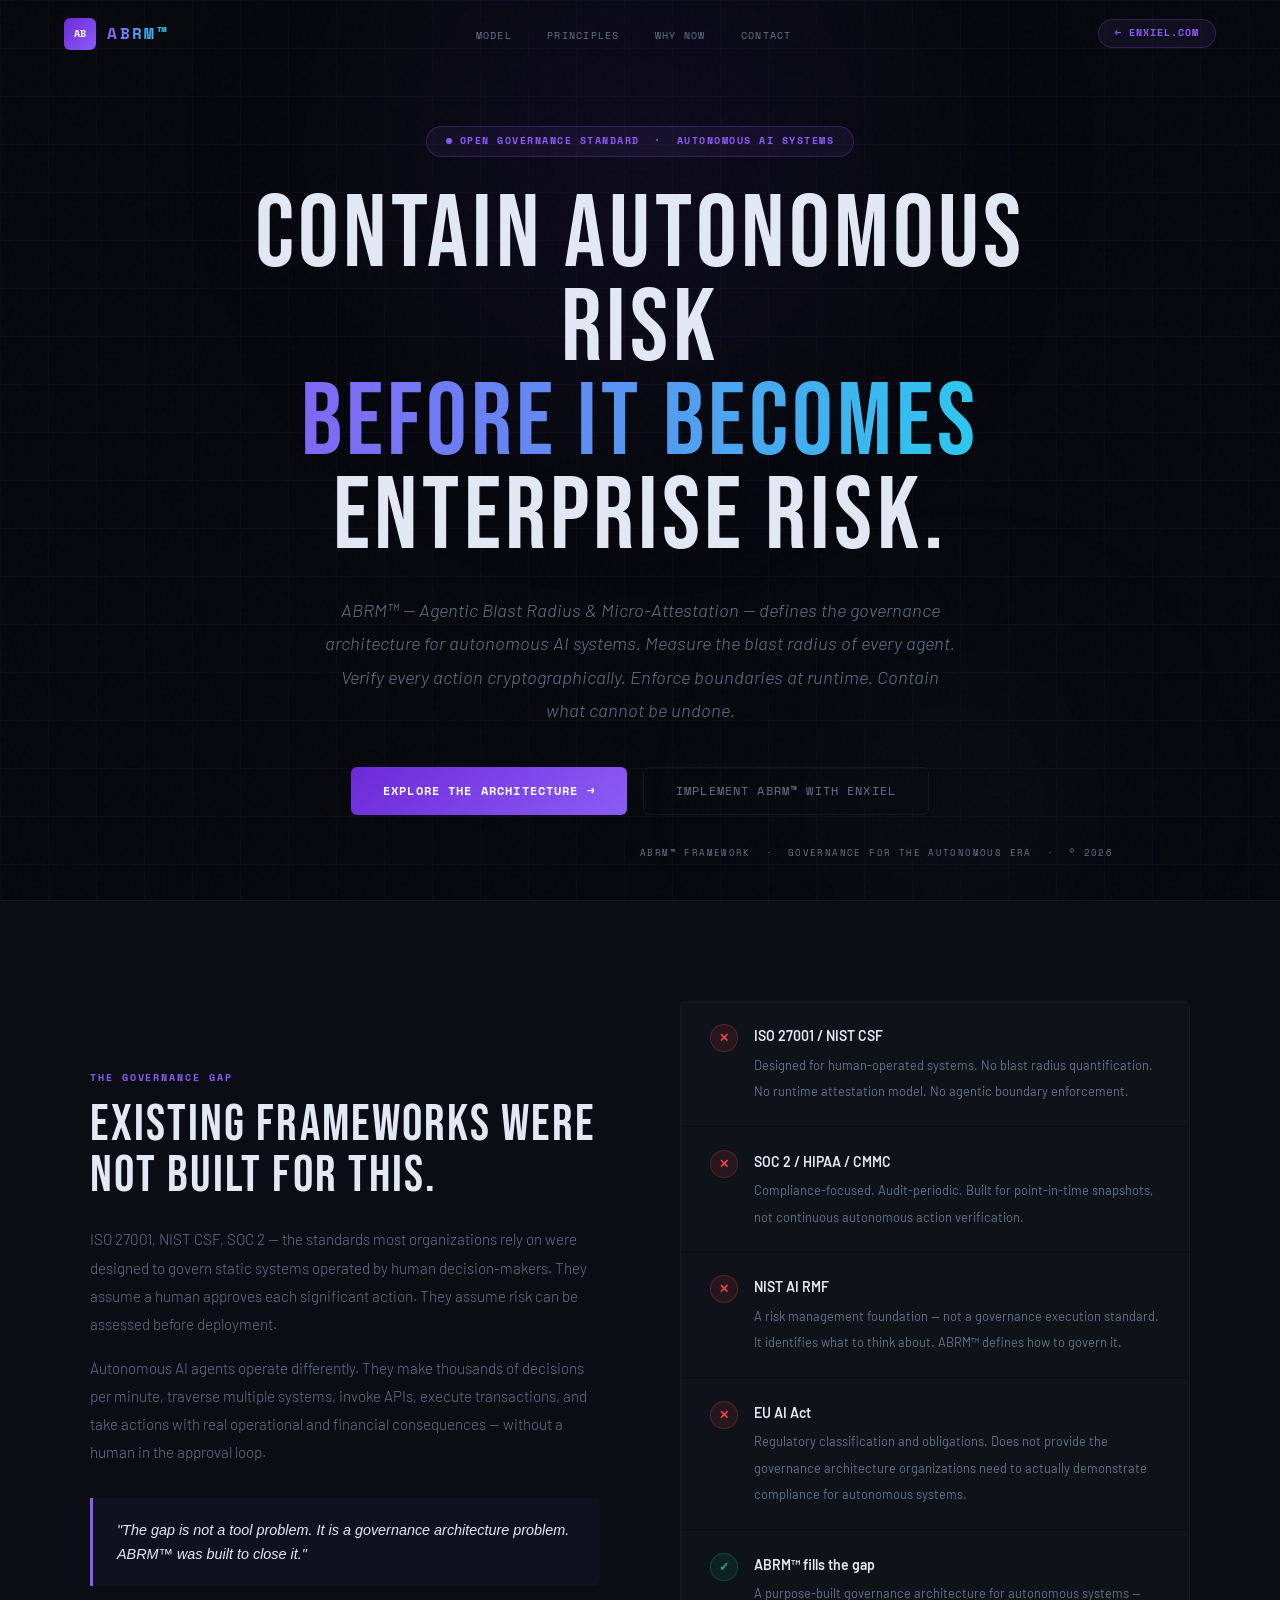
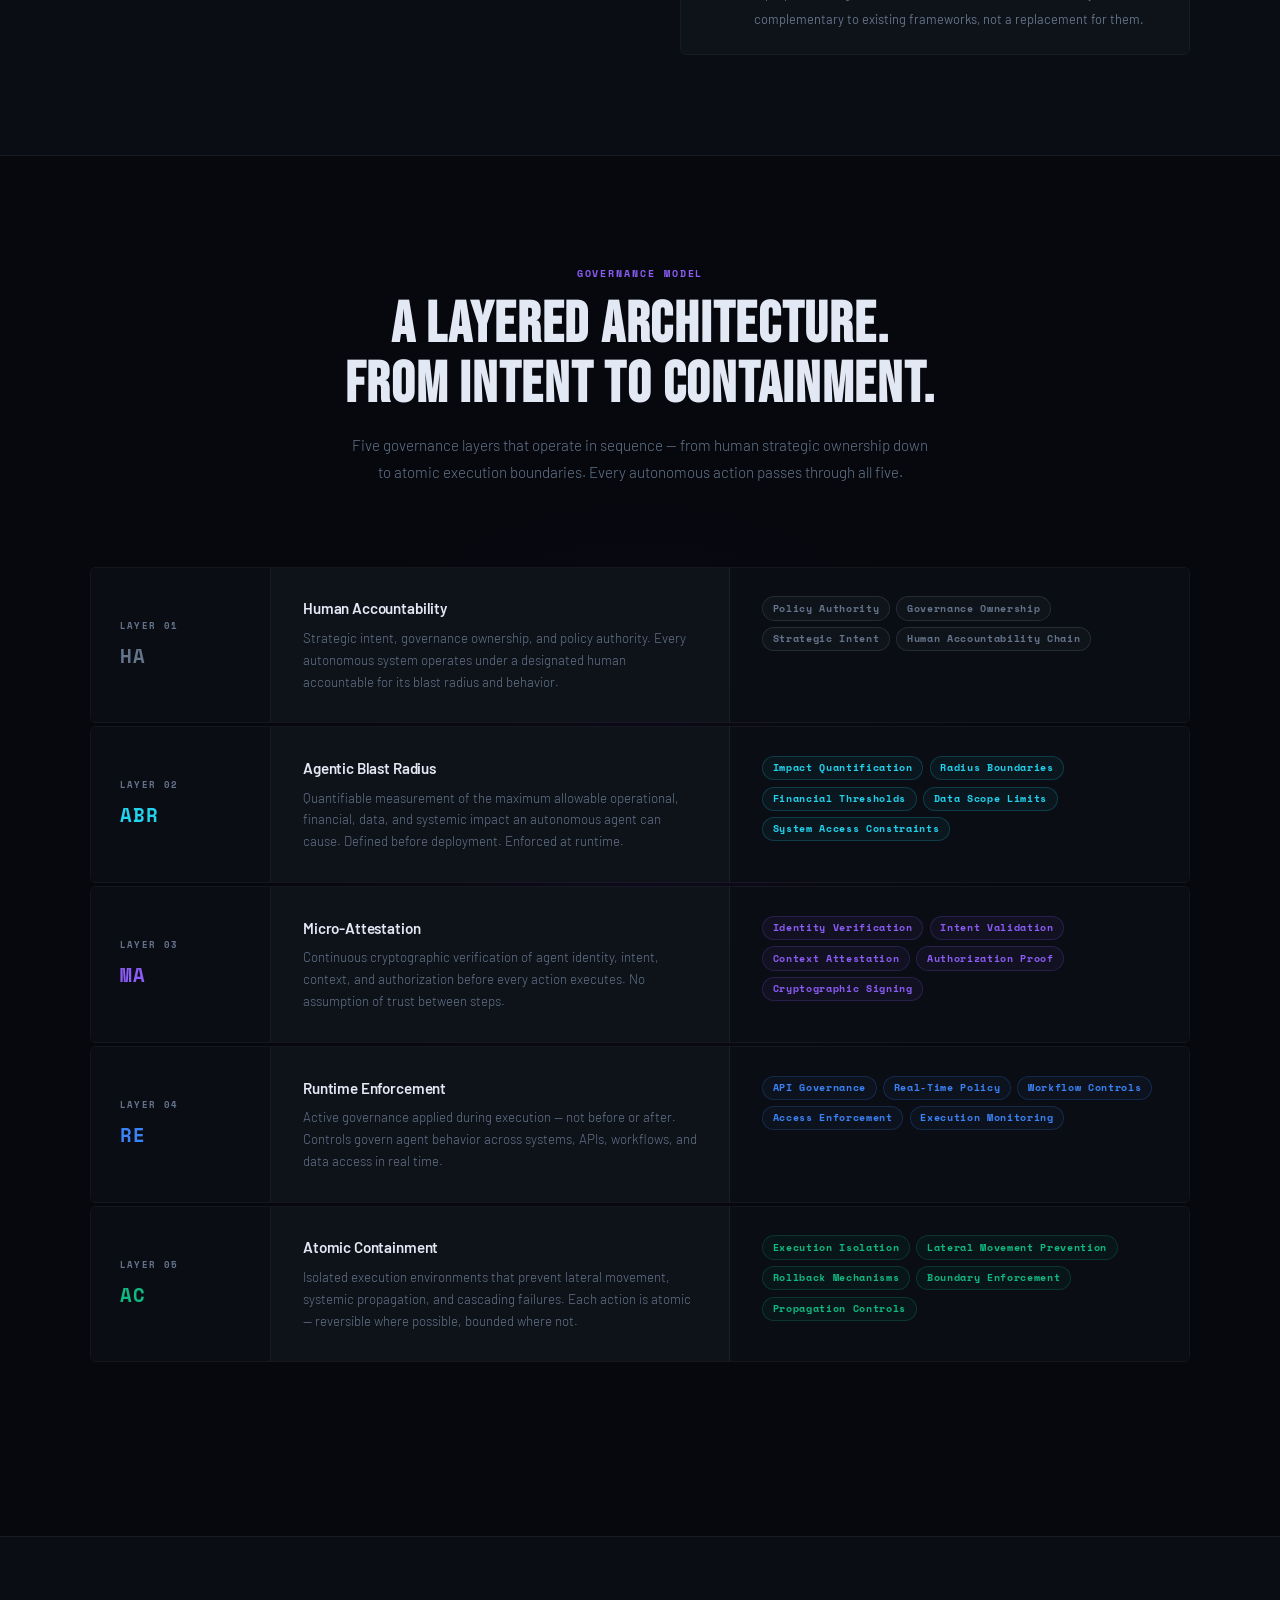
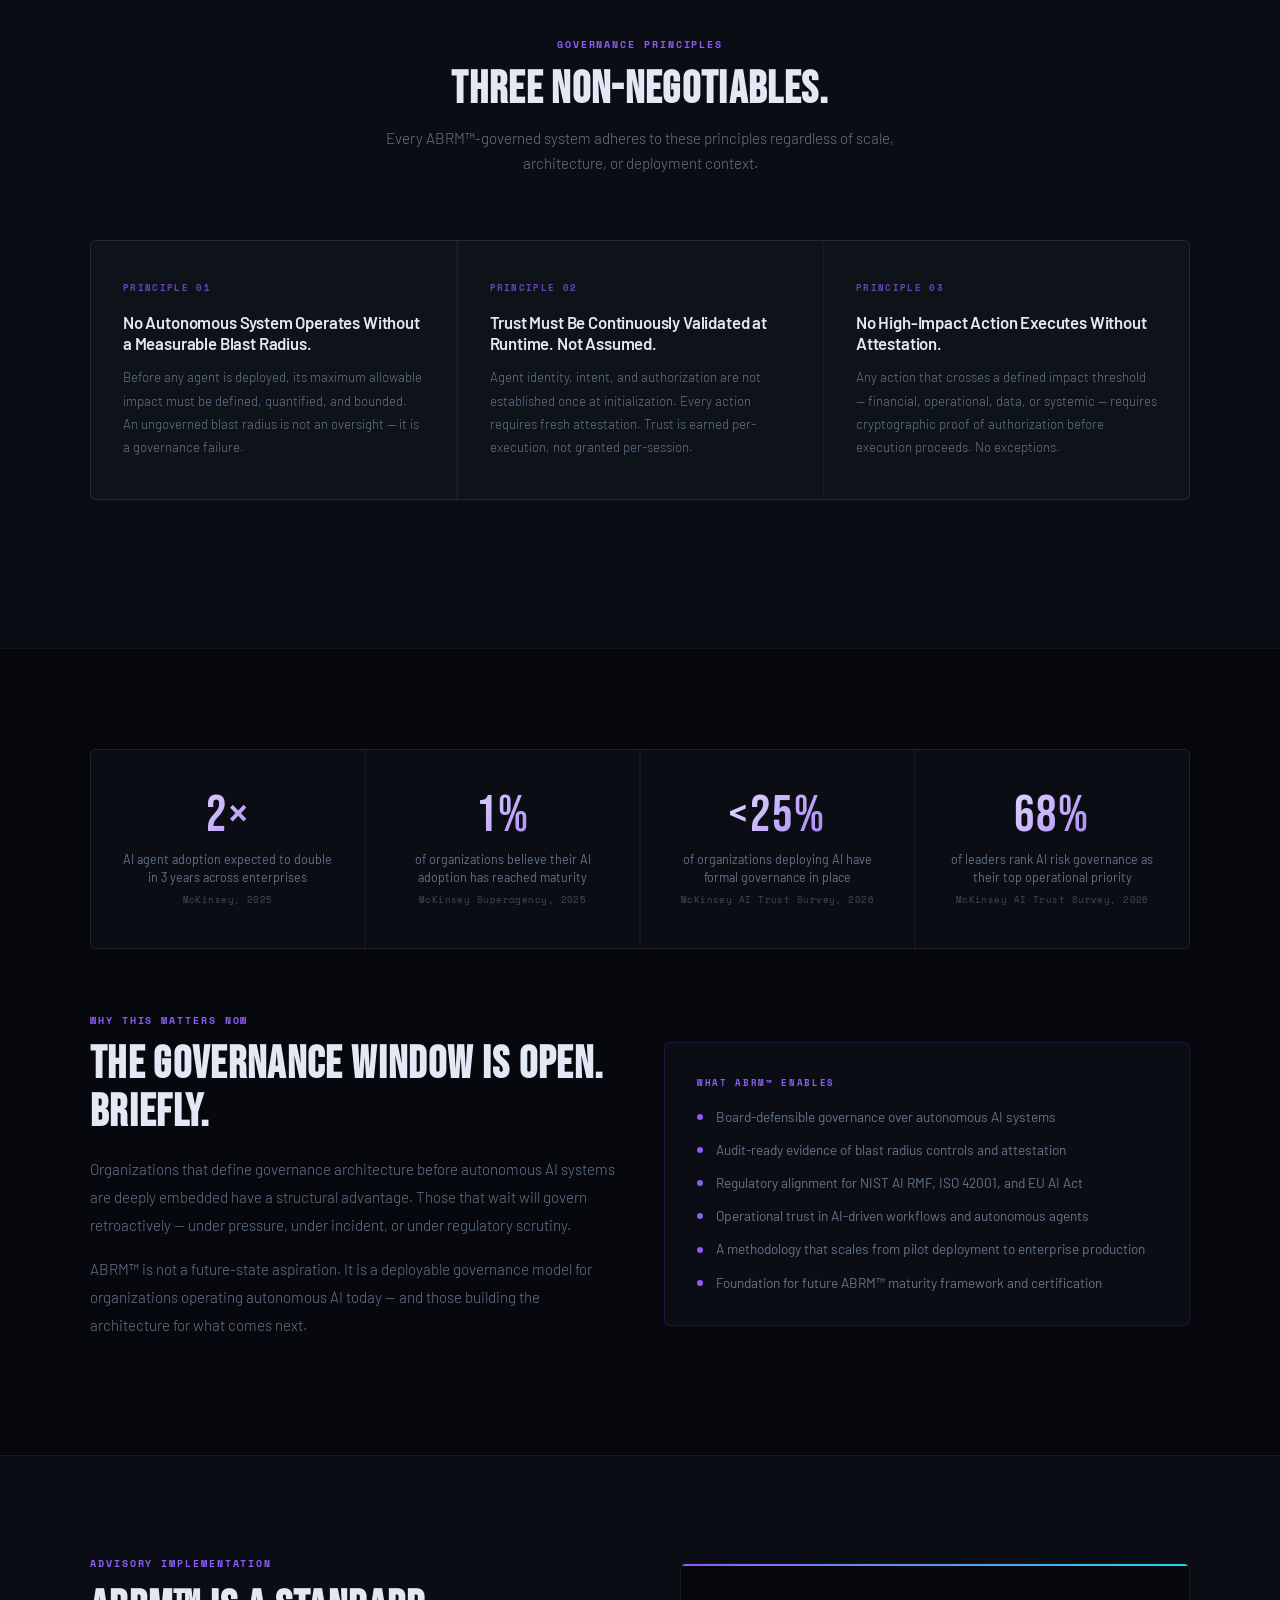
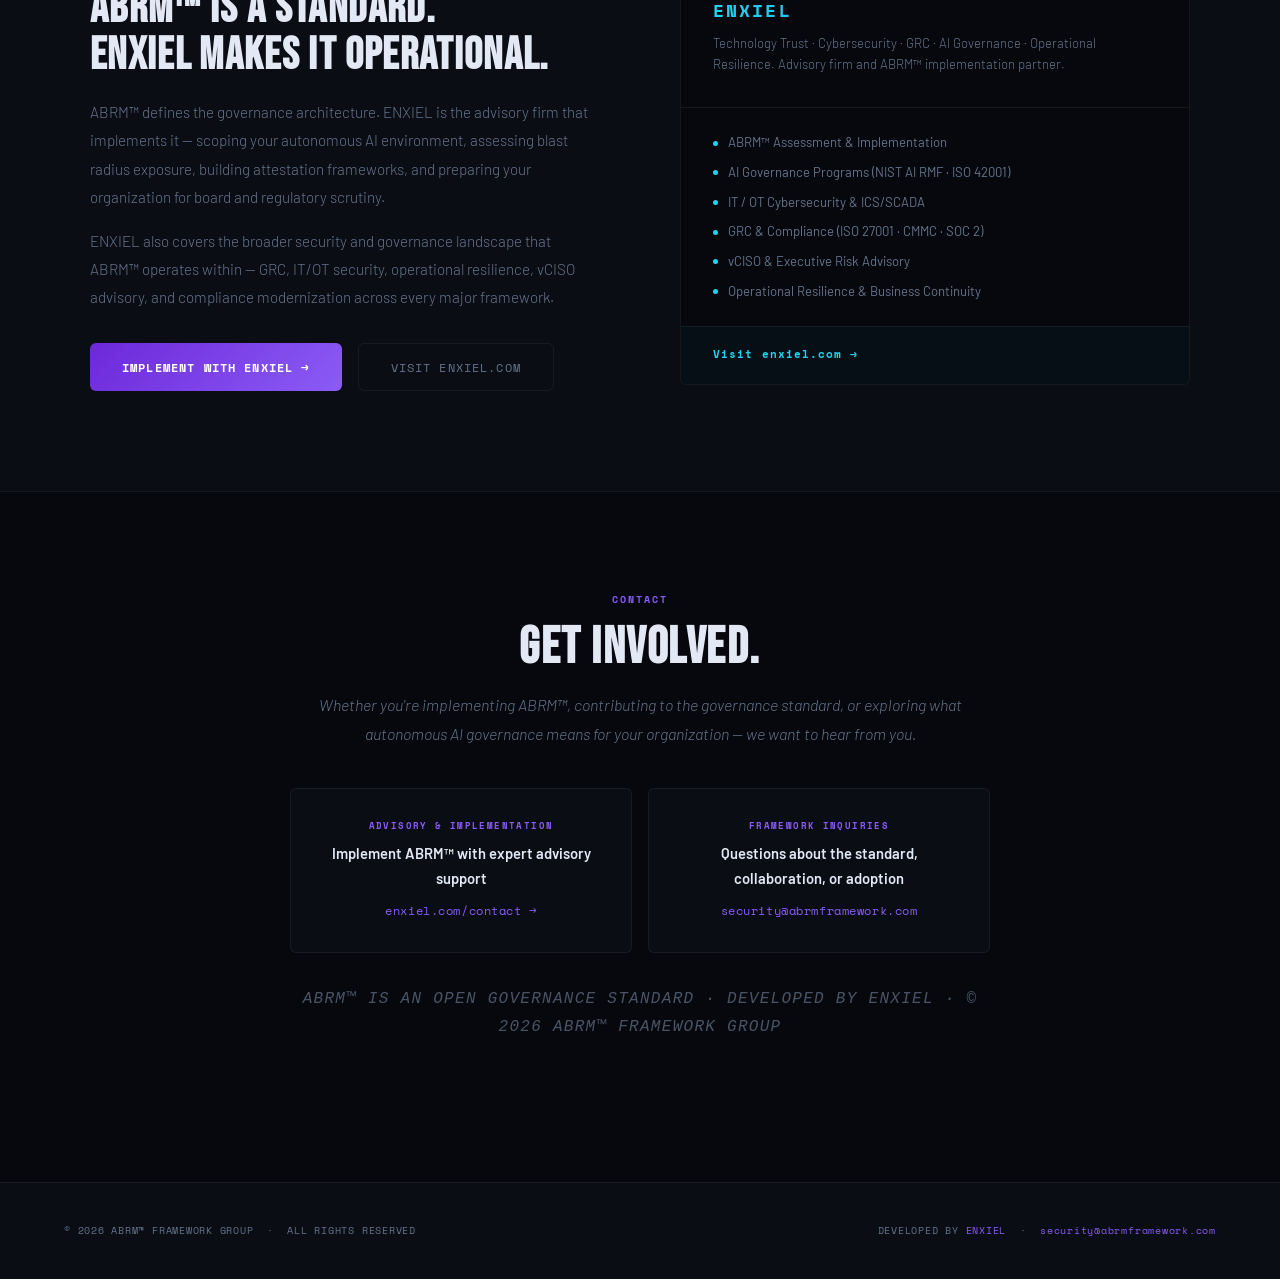
==== commit 82f072f3: "Add files via upload" ====
--- a/index.html
+++ b/index.html
@@ -1,125 +1,72 @@
-﻿<!DOCTYPE html>
+<!DOCTYPE html>
 <html lang="en">
 <head>
   <meta charset="UTF-8">
   <meta name="viewport" content="width=device-width, initial-scale=1.0">
-
-  <!-- ── PRIMARY SEO ── -->
-  <title>ENXIEL | Cybersecurity Advisory, GRC, AI Governance & OT Security</title>
-  <meta name="description" content="ENXIEL is a cybersecurity advisory firm specializing in GRC, AI governance, IT/OT security, operational resilience, vCISO services, and the ABRM™ framework for agentic AI risk management. Serving energy, defense, healthcare, finance, and enterprise.">
-  <meta name="keywords" content="cybersecurity advisory, GRC consulting, AI governance, OT security, ICS security, vCISO services, operational resilience, NIST CSF, ISO 27001, NERC CIP, IEC 62443, cyber risk assessment, AI risk management, agentic AI governance, ABRM framework, business continuity, incident response, CMMC compliance, cybersecurity roadmap, third-party risk management, security awareness training, board cyber reporting, zero trust, security program development">
+  <title>ABRM™ | Open Governance Standard for Autonomous AI Systems</title>
+  <meta name="description" content="ABRM™ — Agentic Blast Radius & Micro-Attestation. The open governance architecture for autonomous AI systems. Measure blast radius, verify every action, contain autonomous risk before it becomes enterprise risk.">
+  <meta name="keywords" content="ABRM framework, agentic AI governance, autonomous AI risk, blast radius AI, micro-attestation, AI governance standard, agentic risk management, autonomous systems governance, AI containment, runtime enforcement AI">
   <meta name="robots" content="index, follow">
-  <meta name="author" content="ENXIEL">
-  <link rel="canonical" href="https://www.enxiel.com/">
-
-  <!-- ── OPEN GRAPH (LinkedIn / Facebook previews) ── -->
+  <link rel="canonical" href="https://www.abrmframework.com/">
   <meta property="og:type" content="website">
-  <meta property="og:url" content="https://www.enxiel.com/">
-  <meta property="og:title" content="ENXIEL | Cybersecurity Advisory, GRC & AI Governance">
-  <meta property="og:description" content="Advisory-led cybersecurity, GRC, AI risk governance, IT/OT security, and operational resilience services. Powered by the ABRM™ framework — the governance architecture for autonomous systems.">
-  <meta property="og:site_name" content="ENXIEL">
-
-  <!-- ── TWITTER CARD ── -->
+  <meta property="og:url" content="https://www.abrmframework.com/">
+  <meta property="og:title" content="ABRM™ | Governance Standard for Autonomous AI Systems">
+  <meta property="og:description" content="The open governance architecture for autonomous AI systems — measuring blast radius, verifying every action, containing autonomous risk before it becomes enterprise risk.">
   <meta name="twitter:card" content="summary_large_image">
-  <meta name="twitter:title" content="ENXIEL | Cybersecurity Advisory, GRC & AI Governance">
-  <meta name="twitter:description" content="Advisory-led cybersecurity, GRC, AI risk governance, IT/OT security, and operational resilience. Powered by the ABRM™ framework.">
-
-  <!-- ── FONTS ── -->
+  <meta name="twitter:title" content="ABRM™ | Governance Standard for Autonomous AI Systems">
+
   <link rel="preconnect" href="https://fonts.googleapis.com">
   <link rel="preconnect" href="https://fonts.gstatic.com" crossorigin>
   <link href="https://fonts.googleapis.com/css2?family=Bebas+Neue&family=Barlow:ital,wght@0,300;0,400;0,500;0,600;1,300&family=Space+Mono:wght@400;700&display=swap" rel="stylesheet">
 
-  <!-- ── RICH SCHEMA MARKUP ── -->
   <script type="application/ld+json">
   {
     "@context": "https://schema.org",
-    "@type": "ProfessionalService",
-    "name": "ENXIEL",
-    "url": "https://www.enxiel.com",
-    "logo": "https://www.enxiel.com/logo.png",
-    "description": "ENXIEL is a technology trust, cybersecurity, and resilience advisory firm helping organizations govern emerging technologies, reduce cyber risk, strengthen operational resilience, and accelerate secure business transformation through the ABRM™ framework and six practice areas.",
-    "areaServed": ["United States", "Puerto Rico"],
-    "priceRange": "$$",
-    "contactPoint": {
-      "@type": "ContactPoint",
-      "email": "contact@enxiel.com",
-      "contactType": "customer service",
-      "availableLanguage": ["English", "Spanish"]
+    "@type": "TechArticle",
+    "name": "ABRM™ Framework",
+    "headline": "Agentic Blast Radius & Micro-Attestation — Open Governance Standard for Autonomous AI Systems",
+    "description": "ABRM™ defines a governance architecture for autonomous AI systems through measurable blast radius constraints, continuous micro-attestation, runtime enforcement, and atomic containment.",
+    "url": "https://www.abrmframework.com/",
+    "publisher": {
+      "@type": "Organization",
+      "name": "ABRM™ Framework Group",
+      "url": "https://www.abrmframework.com"
     },
-    "sameAs": [
-      "https://www.abrmframework.com"
-    ],
-    "hasOfferCatalog": {
-      "@type": "OfferCatalog",
-      "name": "ENXIEL Advisory Services",
-      "itemListElement": [
-        { "@type": "Offer", "itemOffered": { "@type": "Service", "name": "Cybersecurity Risk Assessment", "description": "Comprehensive cyber risk assessments mapped to NIST CSF 2.0, ISO 27001, and CIS Controls v8.1." }},
-        { "@type": "Offer", "itemOffered": { "@type": "Service", "name": "vCISO Services", "description": "Virtual CISO advisory — executive-level cybersecurity leadership on demand." }},
-        { "@type": "Offer", "itemOffered": { "@type": "Service", "name": "AI Governance & AI Risk Management", "description": "AI governance frameworks and risk assessments aligned to NIST AI RMF, ISO 42001, and ABRM™." }},
-        { "@type": "Offer", "itemOffered": { "@type": "Service", "name": "OT Security Assessment", "description": "IT/OT and ICS/SCADA security assessments aligned to IEC 62443 and NERC CIP." }},
-        { "@type": "Offer", "itemOffered": { "@type": "Service", "name": "GRC Advisory", "description": "Governance, Risk and Compliance programs including ISO 27001, SOC 2, CMMC 2.0, and FISMA." }},
-        { "@type": "Offer", "itemOffered": { "@type": "Service", "name": "Operational Resilience Assessment", "description": "Business continuity, disaster recovery, tabletop exercises, and cyber resilience validation." }},
-        { "@type": "Offer", "itemOffered": { "@type": "Service", "name": "ABRM™ Framework Advisory", "description": "Agentic Blast Radius & Micro-Attestation — the industry's first governance framework for autonomous AI systems." }}
-      ]
+    "author": {
+      "@type": "Organization",
+      "name": "ENXIEL",
+      "url": "https://www.enxiel.com"
     }
   }
   </script>
 
-  <!-- ── FAQ SCHEMA (helps appear in Google featured snippets) ── -->
-  <script type="application/ld+json">
-  {
-    "@context": "https://schema.org",
-    "@type": "FAQPage",
-    "mainEntity": [
-      {
-        "@type": "Question",
-        "name": "What is a vCISO and does ENXIEL offer vCISO services?",
-        "acceptedAnswer": { "@type": "Answer", "text": "A virtual CISO (vCISO) provides executive-level cybersecurity leadership on a fractional or on-demand basis. Yes, ENXIEL offers vCISO services including security program development, board reporting, and cybersecurity roadmaps." }
-      },
-      {
-        "@type": "Question",
-        "name": "What is the ABRM™ framework?",
-        "acceptedAnswer": { "@type": "Answer", "text": "ABRM™ stands for Agentic Blast Radius & Micro-Attestation. It is ENXIEL's proprietary governance framework — the industry's first designed to quantify, verify, and contain risk from autonomous AI systems through three pillars: Measure, Verify, and Contain." }
-      },
-      {
-        "@type": "Question",
-        "name": "Does ENXIEL provide OT and ICS cybersecurity assessments?",
-        "acceptedAnswer": { "@type": "Answer", "text": "Yes. ENXIEL provides IT/OT and ICS/SCADA security assessments aligned to IEC 62443, NERC CIP, and NIST frameworks, including critical asset identification and cyber-physical security governance." }
-      },
-      {
-        "@type": "Question",
-        "name": "What compliance frameworks does ENXIEL support?",
-        "acceptedAnswer": { "@type": "Answer", "text": "ENXIEL supports NIST CSF 2.0, ISO 27001, ISO 42001, CIS Controls v8.1, SOC 2, NERC CIP, CMMC 2.0, FISMA, HIPAA, NIST AI RMF, and the EU AI Act." }
-      }
-    ]
-  }
-  </script>
-
   <style>
-    /* ─── DESIGN TOKENS ─────────────────────────────────────── */
+    /* ── TOKENS ─────────────────────────────────────────────── */
     :root {
-      --bg:        #080b10;
-      --bg2:       #0d1117;
-      --bg3:       #111820;
-      --surface:   #141c27;
-      --border:    rgba(255,255,255,0.07);
-      --accent:    #00d4ff;
-      --accent2:   #0077ff;
-      --accent3:   #7b2fff;
-      --text:      #e8edf5;
-      --muted:     #6b7a94;
-      --display:   'Bebas Neue', 'Impact', sans-serif;
-      --body:      'Barlow', sans-serif;
-      --mono:      'Space Mono', monospace;
-      --r:         8px;
-      --transition: 0.35s cubic-bezier(0.4, 0, 0.2, 1);
-    }
-
-    /* ─── RESET & BASE ──────────────────────────────────────── */
+      --bg:       #06080d;
+      --bg2:      #0a0d14;
+      --bg3:      #0e1219;
+      --surface:  #121720;
+      --border:   rgba(255,255,255,0.06);
+      --border2:  rgba(123,47,255,0.2);
+
+      --purple:   #8b5cf6;
+      --purple2:  #6d28d9;
+      --cyan:     #22d3ee;
+      --blue:     #3b82f6;
+      --green:    #10b981;
+
+      --text:     #e2e8f4;
+      --muted:    #64748b;
+      --mono:     'Space Mono', monospace;
+      --display:  'Bebas Neue', sans-serif;
+      --body:     'Barlow', sans-serif;
+      --r:        6px;
+      --t:        0.3s cubic-bezier(0.4,0,0.2,1);
+    }
+
     *, *::before, *::after { box-sizing: border-box; margin: 0; padding: 0; }
-
     html { scroll-behavior: smooth; }
-
     body {
       background: var(--bg);
       color: var(--text);
@@ -129,29 +76,26 @@
       overflow-x: hidden;
     }
 
-    h1, h2, h3, h4 { font-family: var(--display); line-height: 1.05; letter-spacing: 0.02em; }
-    h3, h4 { font-family: var(--body); font-weight: 600; line-height: 1.3; letter-spacing: 0; }
+    h1,h2,h3 { font-family: var(--display); line-height: 1.05; letter-spacing: 0.03em; }
+    h4,h5 { font-family: var(--body); font-weight: 600; }
     a { color: inherit; text-decoration: none; }
-    img { max-width: 100%; display: block; }
-    ul { list-style: none; }
-
-    /* ─── NOISE TEXTURE OVERLAY ─────────────────────────────── */
+
+    ::-webkit-scrollbar { width: 3px; }
+    ::-webkit-scrollbar-track { background: var(--bg); }
+    ::-webkit-scrollbar-thumb { background: var(--purple); border-radius: 2px; }
+
+    /* noise */
     body::before {
       content: '';
       position: fixed;
       inset: 0;
-      background-image: url("data:image/svg+xml,%3Csvg viewBox='0 0 256 256' xmlns='http://www.w3.org/2000/svg'%3E%3Cfilter id='noise'%3E%3CfeTurbulence type='fractalNoise' baseFrequency='0.9' numOctaves='4' stitchTiles='stitch'/%3E%3C/filter%3E%3Crect width='100%25' height='100%25' filter='url(%23noise)' opacity='1'/%3E%3C/svg%3E");
-      opacity: 0.025;
+      background-image: url("data:image/svg+xml,%3Csvg viewBox='0 0 256 256' xmlns='http://www.w3.org/2000/svg'%3E%3Cfilter id='n'%3E%3CfeTurbulence type='fractalNoise' baseFrequency='0.9' numOctaves='4' stitchTiles='stitch'/%3E%3C/filter%3E%3Crect width='100%25' height='100%25' filter='url(%23n)' opacity='1'/%3E%3C/svg%3E");
+      opacity: 0.02;
       pointer-events: none;
       z-index: 9999;
     }
 
-    /* ─── SCROLLBAR ─────────────────────────────────────────── */
-    ::-webkit-scrollbar { width: 4px; }
-    ::-webkit-scrollbar-track { background: var(--bg); }
-    ::-webkit-scrollbar-thumb { background: var(--accent2); border-radius: 2px; }
-
-    /* ─── NAV ───────────────────────────────────────────────── */
+    /* ── NAV ─────────────────────────────────────────────────── */
     nav {
       position: fixed;
       top: 0; left: 0; right: 0;
@@ -160,13 +104,13 @@
       align-items: center;
       justify-content: space-between;
       padding: 0 5%;
-      height: 72px;
-      transition: background var(--transition), backdrop-filter var(--transition), border-color var(--transition);
+      height: 68px;
+      transition: background var(--t), border-color var(--t);
       border-bottom: 1px solid transparent;
     }
 
     nav.scrolled {
-      background: rgba(8, 11, 16, 0.88);
+      background: rgba(6,8,13,0.9);
       backdrop-filter: blur(20px);
       border-color: var(--border);
     }
@@ -174,402 +118,233 @@
     .nav-logo {
       display: flex;
       align-items: center;
+      gap: 0.7rem;
+    }
+
+    .nav-logo-mark {
+      width: 32px; height: 32px;
+      border-radius: 6px;
+      background: linear-gradient(135deg, var(--purple2), var(--purple));
+      display: flex;
+      align-items: center;
+      justify-content: center;
+      font-family: var(--mono);
+      font-size: 0.6rem;
+      font-weight: 700;
+      letter-spacing: 0.05em;
+      color: #fff;
       flex-shrink: 0;
     }
 
+    .nav-logo-text {
+      font-family: var(--mono);
+      font-weight: 700;
+      font-size: 1rem;
+      letter-spacing: 0.15em;
+      background: linear-gradient(90deg, var(--purple), var(--cyan));
+      -webkit-background-clip: text;
+      -webkit-text-fill-color: transparent;
+      background-clip: text;
+    }
+
     .nav-links {
       display: flex;
-      gap: 2.5rem;
       align-items: center;
+      gap: 2.2rem;
+      list-style: none;
     }
 
     .nav-links a {
-      font-size: 0.85rem;
-      font-weight: 500;
-      letter-spacing: 0.08em;
+      font-family: var(--mono);
+      font-size: 0.65rem;
+      font-weight: 400;
+      letter-spacing: 0.12em;
       text-transform: uppercase;
       color: var(--muted);
-      transition: color var(--transition);
+      transition: color var(--t);
     }
 
     .nav-links a:hover { color: var(--text); }
 
-    .nav-cta {
-      background: linear-gradient(135deg, var(--accent2), var(--accent3));
-      color: #fff !important;
-      padding: 0.6rem 1.4rem;
-      border-radius: 4px;
-      font-weight: 600 !important;
-      letter-spacing: 0.05em;
-      transition: opacity var(--transition) !important;
-    }
-
-    .nav-cta:hover { opacity: 0.85; }
-
-    /* hamburger */
-    .hamburger {
-      display: none;
-      flex-direction: column;
-      gap: 5px;
-      cursor: pointer;
-      padding: 8px;
-    }
-    .hamburger span {
-      display: block;
-      width: 24px;
-      height: 2px;
-      background: var(--text);
-      border-radius: 2px;
-      transition: var(--transition);
-    }
-    .hamburger.open span:nth-child(1) { transform: translateY(7px) rotate(45deg); }
-    .hamburger.open span:nth-child(2) { opacity: 0; }
-    .hamburger.open span:nth-child(3) { transform: translateY(-7px) rotate(-45deg); }
-
-    .mobile-menu {
-      display: none;
-      position: fixed;
-      top: 72px; left: 0; right: 0;
-      background: rgba(8,11,16,0.97);
-      backdrop-filter: blur(20px);
-      border-bottom: 1px solid var(--border);
-      flex-direction: column;
-      padding: 2rem 5%;
-      gap: 1.5rem;
-      z-index: 99;
-    }
-    .mobile-menu.open { display: flex; }
-    .mobile-menu a { font-size: 1.1rem; font-weight: 500; color: var(--text); }
-    .mobile-menu .nav-cta {
-      display: inline-block;
-      text-align: center;
-      -webkit-text-fill-color: #fff;
-    }
-
-    /* ─── HERO ──────────────────────────────────────────────── */
+    .nav-enxiel {
+      display: flex;
+      align-items: center;
+      gap: 0.4rem;
+      background: rgba(139,92,246,0.08);
+      border: 1px solid rgba(139,92,246,0.25);
+      border-radius: 100px;
+      padding: 0.35rem 1rem;
+      font-family: var(--mono);
+      font-size: 0.62rem;
+      font-weight: 700;
+      letter-spacing: 0.1em;
+      color: var(--purple);
+      transition: background var(--t), border-color var(--t);
+    }
+
+    .nav-enxiel:hover {
+      background: rgba(139,92,246,0.15);
+      border-color: rgba(139,92,246,0.4);
+    }
+
+    /* ── HERO ─────────────────────────────────────────────────── */
     .hero {
       min-height: 100vh;
       display: flex;
+      flex-direction: column;
       align-items: center;
+      justify-content: center;
       position: relative;
       overflow: hidden;
       padding: 120px 5% 80px;
-    }
-
-    /* animated grid background */
-    .hero-grid {
+      text-align: center;
+    }
+
+    /* grid atmosphere */
+    .hero::before {
+      content: '';
       position: absolute;
       inset: 0;
       background-image:
-        linear-gradient(rgba(0,212,255,0.04) 1px, transparent 1px),
-        linear-gradient(90deg, rgba(0,212,255,0.04) 1px, transparent 1px);
-      background-size: 60px 60px;
-      animation: gridPan 20s linear infinite;
-    }
-
-    @keyframes gridPan {
+        linear-gradient(rgba(139,92,246,0.04) 1px, transparent 1px),
+        linear-gradient(90deg, rgba(139,92,246,0.04) 1px, transparent 1px);
+      background-size: 48px 48px;
+      animation: gridDrift 25s linear infinite;
+    }
+
+    @keyframes gridDrift {
       from { background-position: 0 0; }
-      to   { background-position: 60px 60px; }
-    }
-
-    /* radial glow orbs */
+      to   { background-position: 48px 48px; }
+    }
+
     .hero-glow {
       position: absolute;
       border-radius: 50%;
-      filter: blur(100px);
+      filter: blur(120px);
       pointer-events: none;
     }
-    .hero-glow-1 {
-      width: 600px; height: 600px;
-      top: -100px; left: -100px;
-      background: radial-gradient(circle, rgba(0,119,255,0.18), transparent 70%);
-      animation: floatOrb 8s ease-in-out infinite;
-    }
-    .hero-glow-2 {
-      width: 500px; height: 500px;
-      bottom: -80px; right: -60px;
-      background: radial-gradient(circle, rgba(123,47,255,0.15), transparent 70%);
-      animation: floatOrb 10s ease-in-out infinite reverse;
-    }
-    .hero-glow-3 {
-      width: 300px; height: 300px;
-      top: 40%; left: 55%;
-      background: radial-gradient(circle, rgba(0,212,255,0.10), transparent 70%);
-      animation: floatOrb 6s ease-in-out infinite 2s;
-    }
-
-    @keyframes floatOrb {
-      0%, 100% { transform: translate(0, 0) scale(1); }
-      50%       { transform: translate(20px, -30px) scale(1.05); }
+
+    .glow-1 {
+      width: 700px; height: 700px;
+      top: -200px; left: 50%;
+      transform: translateX(-50%);
+      background: radial-gradient(circle, rgba(109,40,217,0.12), transparent 65%);
+      animation: breathe 8s ease-in-out infinite;
+    }
+
+    .glow-2 {
+      width: 400px; height: 400px;
+      bottom: -100px; right: 10%;
+      background: radial-gradient(circle, rgba(34,211,238,0.07), transparent 65%);
+      animation: breathe 10s ease-in-out infinite reverse;
+    }
+
+    @keyframes breathe {
+      0%,100% { transform: translateX(-50%) scale(1); opacity: 1; }
+      50%      { transform: translateX(-50%) scale(1.08); opacity: 0.8; }
+    }
+
+    .glow-2 { animation: breathe2 10s ease-in-out infinite reverse; }
+    @keyframes breathe2 {
+      0%,100% { transform: scale(1); }
+      50%      { transform: scale(1.1); }
     }
 
     .hero-inner {
       position: relative;
-      max-width: 780px;
-    }
-
-    .hero-badge {
+      max-width: 820px;
+    }
+
+    .hero-standard-badge {
       display: inline-flex;
       align-items: center;
       gap: 0.5rem;
-      background: rgba(0,212,255,0.08);
-      border: 1px solid rgba(0,212,255,0.2);
+      background: rgba(139,92,246,0.08);
+      border: 1px solid rgba(139,92,246,0.25);
       border-radius: 100px;
-      padding: 0.35rem 1rem;
-      font-family: var(--mono);
-      font-size: 0.68rem;
+      padding: 0.4rem 1.2rem;
+      font-family: var(--mono);
+      font-size: 0.62rem;
+      font-weight: 700;
+      letter-spacing: 0.15em;
+      text-transform: uppercase;
+      color: var(--purple);
+      margin-bottom: 2rem;
+      opacity: 0;
+      animation: riseIn 0.6s ease forwards 0.2s;
+    }
+
+    .badge-pulse {
+      width: 6px; height: 6px;
+      border-radius: 50%;
+      background: var(--purple);
+      animation: pulse 2s ease-in-out infinite;
+    }
+
+    @keyframes pulse {
+      0%,100% { opacity: 1; transform: scale(1); }
+      50%      { opacity: 0.4; transform: scale(0.7); }
+    }
+
+    .hero h1 {
+      font-size: clamp(3.5rem, 8vw, 7rem);
       font-weight: 400;
-      letter-spacing: 0.1em;
-      text-transform: uppercase;
-      color: var(--accent);
+      letter-spacing: 0.04em;
+      line-height: 0.92;
       margin-bottom: 1.8rem;
       opacity: 0;
-      animation: fadeUp 0.6s ease forwards 0.2s;
-    }
-
-    .hero-badge::before {
-      content: '';
-      width: 6px; height: 6px;
-      border-radius: 50%;
-      background: var(--accent);
-      animation: pulse 2s ease-in-out infinite;
-    }
-
-    @keyframes pulse {
-      0%, 100% { opacity: 1; transform: scale(1); }
-      50%       { opacity: 0.4; transform: scale(0.7); }
-    }
-
-    .hero-eyebrow {
-      font-family: var(--mono);
-      font-size: 0.62rem;
-      font-weight: 700;
-      letter-spacing: 0.22em;
-      text-transform: uppercase;
-      color: var(--accent);
-      margin-bottom: 1.4rem;
-      opacity: 0;
-      animation: fadeUp 0.6s ease forwards 0.2s;
-    }
-
-    /* split layout */
-    .hero-split {
-      position: relative;
-      display: grid;
-      grid-template-columns: 1fr 420px;
-      gap: 4rem;
-      align-items: center;
-      max-width: 1200px;
-      width: 100%;
-      padding-top: 30px;
-    }
-
-    .hero-left { display: flex; flex-direction: column; }
-
-    .hero h1 {
-      font-size: clamp(3rem, 6.5vw, 6rem);
-      font-weight: 400;
-      letter-spacing: 0.04em;
-      margin-bottom: 1.4rem;
-      opacity: 0;
-      animation: fadeUp 0.7s ease forwards 0.4s;
-      line-height: 0.95;
-    }
-
-    .hero-sub {
-      font-size: clamp(0.92rem, 1.5vw, 1.05rem);
-      color: var(--muted);
-      max-width: 540px;
-      margin-bottom: 1.8rem;
-      font-weight: 300;
-      font-style: italic;
-      opacity: 0;
-      animation: fadeUp 0.7s ease forwards 0.55s;
-      line-height: 1.75;
-    }
-
-    .hero-proof-row {
-      display: grid;
-      grid-template-columns: 1fr 1fr;
-      gap: 0.5rem 1.5rem;
-      margin-bottom: 2rem;
-      opacity: 0;
-      animation: fadeUp 0.7s ease forwards 0.65s;
-    }
-
-    .hero-proof-item {
-      display: flex;
-      align-items: center;
-      gap: 0.5rem;
-      font-size: 0.82rem;
-      color: var(--text);
-      font-weight: 500;
-    }
-
-    .hero-ctas {
-      display: flex;
-      gap: 1rem;
-      flex-wrap: wrap;
-      opacity: 0;
-      animation: fadeUp 0.7s ease forwards 0.8s;
-    }
-
-    .hero-micro {
-      margin-top: 0.8rem;
-      font-size: 0.72rem;
-      color: var(--muted);
-      font-family: var(--mono);
-      letter-spacing: 0.05em;
-      opacity: 0;
-      animation: fadeUp 0.7s ease forwards 0.9s;
-    }
-
-    /* right panel */
-    .hero-right {
-      opacity: 0;
-      animation: fadeUp 0.7s ease forwards 0.6s;
-    }
-
-    .hero-panel {
-      background: rgba(13,17,23,0.85);
-      border: 1px solid var(--border);
-      border-radius: var(--r);
-      padding: 1.8rem;
-      backdrop-filter: blur(12px);
-      position: relative;
-    }
-
-    .hero-panel::before {
-      content: '';
-      position: absolute;
-      top: 0; left: 0; right: 0;
-      height: 2px;
-      background: linear-gradient(90deg, var(--accent), var(--accent2), var(--accent3));
-      border-radius: var(--r) var(--r) 0 0;
-    }
-
-    .hero-panel-label {
-      font-family: var(--mono);
-      font-size: 0.6rem;
-      font-weight: 700;
-      letter-spacing: 0.18em;
-      text-transform: uppercase;
-      color: var(--muted);
-      margin-bottom: 1rem;
-    }
-
-    .hero-panel-items {
-      display: flex;
-      flex-direction: column;
-      gap: 0.9rem;
-      margin-bottom: 1.2rem;
-    }
-
-    .hero-panel-item {
-      display: flex;
-      align-items: flex-start;
-      gap: 0.8rem;
-      padding: 0.75rem;
-      background: rgba(255,255,255,0.02);
-      border: 1px solid var(--border);
-      border-radius: 6px;
-      transition: background var(--transition), border-color var(--transition);
-    }
-
-    .hero-panel-item:hover {
-      background: rgba(0,212,255,0.04);
-      border-color: rgba(0,212,255,0.15);
-    }
-
-    .hpi-icon {
-      width: 30px; height: 30px;
-      border-radius: 6px;
-      background: rgba(0,119,255,0.08);
-      border: 1px solid rgba(0,119,255,0.15);
-      display: flex;
-      align-items: center;
-      justify-content: center;
-      flex-shrink: 0;
-    }
-
-    .hpi-text { display: flex; flex-direction: column; gap: 0.15rem; }
-    .hpi-text strong { font-size: 0.8rem; font-weight: 600; color: var(--text); }
-    .hpi-text span { font-size: 0.72rem; color: var(--muted); line-height: 1.4; }
-
-    .hero-panel-divider {
-      height: 1px;
-      background: var(--border);
-      margin: 1.2rem 0;
-    }
-
-    .hero-panel-frameworks {
-      display: flex;
-      flex-wrap: wrap;
-      gap: 0.35rem;
-    }
-
-    .hero-panel-frameworks span {
-      font-family: var(--mono);
-      font-size: 0.6rem;
-      font-weight: 700;
-      letter-spacing: 0.06em;
-      padding: 0.2rem 0.55rem;
-      border-radius: 100px;
-      background: rgba(0,212,255,0.05);
-      border: 1px solid rgba(0,212,255,0.12);
-      color: var(--accent);
-    }
-
-    @media (max-width: 1024px) {
-      .hero-split { grid-template-columns: 1fr; gap: 2.5rem; }
-      .hero-right { display: none; }
-    }
-
-    .hero h1 .accent-line {
-      display: block;
-      background: linear-gradient(90deg, var(--accent), var(--accent2), var(--accent3));
+      animation: riseIn 0.7s ease forwards 0.4s;
+    }
+
+    .hero h1 .line-purple {
+      background: linear-gradient(90deg, var(--purple), var(--cyan));
       -webkit-background-clip: text;
       -webkit-text-fill-color: transparent;
       background-clip: text;
-    }
-
-    /* hero-sub handled by .hero-sub class */
+      display: block;
+    }
+
+    .hero-sub {
+      font-size: clamp(1rem, 1.8vw, 1.15rem);
+      color: var(--muted);
+      max-width: 640px;
+      margin: 0 auto 2.5rem;
+      font-weight: 300;
+      font-style: italic;
+      line-height: 1.8;
+      opacity: 0;
+      animation: riseIn 0.7s ease forwards 0.6s;
+    }
 
     .hero-ctas {
       display: flex;
       gap: 1rem;
+      justify-content: center;
       flex-wrap: wrap;
       opacity: 0;
-      animation: fadeUp 0.7s ease forwards 0.8s;
+      animation: riseIn 0.7s ease forwards 0.8s;
     }
 
     .btn-primary {
       display: inline-flex;
       align-items: center;
       gap: 0.5rem;
-      background: linear-gradient(135deg, var(--accent2), var(--accent3));
+      background: linear-gradient(135deg, var(--purple2), var(--purple));
       color: #fff;
       padding: 0.85rem 2rem;
-      border-radius: 4px;
-      font-weight: 600;
-      font-size: 0.95rem;
-      letter-spacing: 0.03em;
-      transition: transform var(--transition), box-shadow var(--transition);
-      position: relative;
-      overflow: hidden;
-    }
-
-    .btn-primary::after {
-      content: '';
-      position: absolute;
-      inset: 0;
-      background: rgba(255,255,255,0.08);
-      opacity: 0;
-      transition: opacity var(--transition);
-    }
-
-    .btn-primary:hover { transform: translateY(-2px); box-shadow: 0 12px 40px rgba(0,119,255,0.35); }
-    .btn-primary:hover::after { opacity: 1; }
+      border-radius: var(--r);
+      font-family: var(--mono);
+      font-size: 0.72rem;
+      font-weight: 700;
+      letter-spacing: 0.1em;
+      text-transform: uppercase;
+      transition: transform var(--t), box-shadow var(--t);
+    }
+
+    .btn-primary:hover {
+      transform: translateY(-2px);
+      box-shadow: 0 12px 40px rgba(109,40,217,0.4);
+    }
 
     .btn-ghost {
       display: inline-flex;
@@ -578,1361 +353,323 @@
       border: 1px solid var(--border);
       color: var(--muted);
       padding: 0.85rem 2rem;
-      border-radius: 4px;
-      font-weight: 500;
-      font-size: 0.95rem;
-      transition: border-color var(--transition), color var(--transition);
-    }
-
-    .btn-ghost:hover { border-color: rgba(255,255,255,0.25); color: var(--text); }
-
-    /* hero scroll indicator */
-    .hero-scroll {
+      border-radius: var(--r);
+      font-family: var(--mono);
+      font-size: 0.72rem;
+      font-weight: 400;
+      letter-spacing: 0.1em;
+      text-transform: uppercase;
+      transition: border-color var(--t), color var(--t);
+    }
+
+    .btn-ghost:hover { border-color: rgba(255,255,255,0.2); color: var(--text); }
+
+    /* hero spec hash */
+    .hero-hash {
       position: absolute;
       bottom: 2.5rem;
       left: 50%;
       transform: translateX(-50%);
-      display: flex;
-      flex-direction: column;
-      align-items: center;
-      gap: 0.5rem;
-      color: var(--muted);
-      font-size: 0.7rem;
+      font-family: var(--mono);
+      font-size: 0.58rem;
+      color: var(--muted);
       letter-spacing: 0.15em;
-      text-transform: uppercase;
+      opacity: 0.5;
       opacity: 0;
-      animation: fadeUp 0.7s ease forwards 1.2s;
-    }
-
-    .hero-scroll-line {
-      width: 1px;
-      height: 40px;
-      background: linear-gradient(to bottom, var(--accent), transparent);
-      animation: scrollLine 1.5s ease-in-out infinite;
-    }
-
-    @keyframes scrollLine {
-      0%   { transform: scaleY(0); transform-origin: top; }
-      50%  { transform: scaleY(1); transform-origin: top; }
-      51%  { transform: scaleY(1); transform-origin: bottom; }
-      100% { transform: scaleY(0); transform-origin: bottom; }
-    }
-
-    @keyframes fadeUp {
-      from { opacity: 0; transform: translateY(24px); }
+      animation: riseIn 0.7s ease forwards 1.2s;
+    }
+
+    @keyframes riseIn {
+      from { opacity: 0; transform: translateY(20px); }
       to   { opacity: 1; transform: translateY(0); }
     }
 
-    /* ─── TRUST BAR ─────────────────────────────────────────── */
-    .trust-bar {
-      border-top: 1px solid var(--border);
-      border-bottom: 1px solid var(--border);
-      background: var(--bg2);
-      padding: 1.4rem 5%;
-      overflow: hidden;
-    }
-
-    .trust-track {
-      display: flex;
-      gap: 4rem;
-      animation: marquee 25s linear infinite;
-      width: max-content;
-    }
-
-    .trust-track span {
-      font-size: 0.78rem;
-      font-weight: 500;
-      letter-spacing: 0.12em;
-      text-transform: uppercase;
-      color: var(--muted);
-      white-space: nowrap;
-      display: flex;
-      align-items: center;
-      gap: 0.8rem;
-    }
-
-    .trust-track span::before {
-      content: '';
-      width: 5px; height: 5px;
-      border-radius: 50%;
-      background: var(--accent);
-      flex-shrink: 0;
-    }
-
-    @keyframes marquee {
-      from { transform: translateX(0); }
-      to   { transform: translateX(-50%); }
-    }
-
-    /* ─── SECTION COMMON ────────────────────────────────────── */
-    section { padding: 100px 5%; }
-
-    .section-label {
-      display: inline-block;
-      font-family: var(--mono);
-      font-size: 0.65rem;
-      font-weight: 400;
-      letter-spacing: 0.18em;
-      text-transform: uppercase;
-      color: var(--accent);
-      margin-bottom: 0.8rem;
-    }
-
-    .section-title {
-      font-size: clamp(2.8rem, 5vw, 4.2rem);
-      font-weight: 400;
-      letter-spacing: 0.04em;
-      margin-bottom: 1rem;
-      line-height: 1;
-    }
-
-    .section-sub {
-      color: var(--muted);
-      font-size: 1.05rem;
-      font-weight: 300;
-      max-width: 560px;
-      line-height: 1.7;
-      margin-bottom: 3.5rem;
-    }
-
-    /* ─── STATS ─────────────────────────────────────────────── */
-    .stats {
+    /* ── PROBLEM SECTION ──────────────────────────────────────── */
+    .problem {
       background: var(--bg2);
       border-top: 1px solid var(--border);
       border-bottom: 1px solid var(--border);
-      padding: 70px 5%;
-    }
-
-    .stats-inner {
-      display: grid;
-      grid-template-columns: repeat(auto-fit, minmax(200px, 1fr));
-      gap: 3rem;
+      padding: 100px 5%;
+    }
+
+    .problem-inner {
       max-width: 1100px;
       margin: 0 auto;
-    }
-
-    .stat-item {
-      text-align: center;
+      display: grid;
+      grid-template-columns: 1fr 1fr;
+      gap: 5rem;
+      align-items: center;
+    }
+
+    .problem-label {
+      font-family: var(--mono);
+      font-size: 0.6rem;
+      font-weight: 700;
+      letter-spacing: 0.2em;
+      text-transform: uppercase;
+      color: var(--purple);
+      margin-bottom: 0.8rem;
+    }
+
+    .problem h2 {
+      font-size: clamp(2.5rem, 4vw, 3.8rem);
+      font-weight: 400;
+      letter-spacing: 0.04em;
+      line-height: 1;
+      margin-bottom: 1.5rem;
+    }
+
+    .problem p {
+      font-size: 0.95rem;
+      color: var(--muted);
+      line-height: 1.85;
+      font-weight: 300;
+      margin-bottom: 1rem;
+    }
+
+    .problem-quote {
+      margin-top: 2rem;
+      padding: 1.2rem 1.5rem;
+      border-left: 3px solid var(--purple);
+      background: rgba(139,92,246,0.05);
+      border-radius: 0 var(--r) var(--r) 0;
+      font-size: 0.9rem;
+      color: var(--text);
+      line-height: 1.7;
+      font-style: italic;
+    }
+
+    /* gap list */
+    .gap-list {
+      display: flex;
+      flex-direction: column;
+      gap: 1.5px;
+      border: 1px solid var(--border);
+      border-radius: var(--r);
+      overflow: hidden;
+    }
+
+    .gap-item {
+      background: var(--bg3);
+      padding: 1.4rem 1.8rem;
+      display: flex;
+      align-items: flex-start;
+      gap: 1rem;
+      transition: background var(--t);
+    }
+
+    .gap-item:hover { background: var(--surface); }
+
+    .gap-x {
+      width: 28px; height: 28px;
+      border-radius: 50%;
+      background: rgba(239,68,68,0.1);
+      border: 1px solid rgba(239,68,68,0.25);
+      display: flex;
+      align-items: center;
+      justify-content: center;
+      flex-shrink: 0;
+      font-size: 0.75rem;
+      color: #ef4444;
+      font-weight: 700;
+    }
+
+    .gap-text strong {
+      display: block;
+      font-size: 0.88rem;
+      font-weight: 600;
+      color: var(--text);
+      margin-bottom: 0.2rem;
+    }
+
+    .gap-text span {
+      font-size: 0.8rem;
+      color: var(--muted);
+      line-height: 1.5;
+    }
+
+    /* ── ARCHITECTURE ─────────────────────────────────────────── */
+    .architecture {
+      background: var(--bg);
+      padding: 110px 5%;
       position: relative;
-    }
-
-    .stat-item::after {
+      overflow: hidden;
+    }
+
+    .architecture::before {
       content: '';
       position: absolute;
-      right: 0; top: 20%; bottom: 20%;
-      width: 1px;
-      background: var(--border);
-    }
-
-    .stat-item:last-child::after { display: none; }
-
-    .stat-number {
-      font-family: 'Bebas Neue', var(--display);
-      font-size: clamp(3rem, 6vw, 5rem);
-      font-weight: 400;
-      letter-spacing: 0.06em;
-      background: linear-gradient(135deg, #ffffff 0%, var(--accent) 100%);
-      -webkit-background-clip: text;
-      -webkit-text-fill-color: transparent;
-      background-clip: text;
-      display: block;
-      line-height: 1;
-      margin-bottom: 0.8rem;
-    }
-
-    .stat-label {
-      font-size: 0.85rem;
-      color: var(--muted);
-      letter-spacing: 0.05em;
-    }
-
-    /* ─── SERVICES PILLARS ───────────────────────────────────── */
-    .services { background: var(--bg); }
-
-    .services-header {
-      display: flex;
-      justify-content: space-between;
-      align-items: flex-end;
-      gap: 2rem;
-      margin-bottom: 3rem;
-      flex-wrap: wrap;
-    }
-
-    /* tab strip */
-    .pillar-tabs {
-      display: flex;
+      width: 900px; height: 900px;
+      top: 50%; left: 50%;
+      transform: translate(-50%,-50%);
+      background: radial-gradient(circle, rgba(109,40,217,0.06) 0%, transparent 60%);
+      pointer-events: none;
+    }
+
+    .arch-inner {
+      max-width: 1100px;
+      margin: 0 auto;
+      position: relative;
+    }
+
+    .arch-header {
+      text-align: center;
+      margin-bottom: 5rem;
+    }
+
+    .arch-header .problem-label { display: block; margin-bottom: 0.8rem; }
+
+    .arch-header h2 {
+      font-size: clamp(2.5rem, 4.5vw, 4rem);
+      margin-bottom: 1rem;
+    }
+
+    .arch-header p {
+      font-size: 0.95rem;
+      color: var(--muted);
+      max-width: 580px;
+      margin: 0 auto;
+      font-weight: 300;
+      line-height: 1.8;
+    }
+
+    /* animated layer stack */
+    .arch-layers {
+      display: flex;
+      flex-direction: column;
+      gap: 3px;
+      margin-bottom: 4rem;
+    }
+
+    .arch-layer {
+      display: grid;
+      grid-template-columns: 180px 1fr 1fr;
       gap: 0;
       border: 1px solid var(--border);
       border-radius: var(--r);
       overflow: hidden;
-      margin-bottom: 2px;
-      flex-wrap: wrap;
-    }
-
-    .pillar-tab {
-      flex: 1;
-      min-width: 140px;
-      display: flex;
-      align-items: center;
-      justify-content: center;
-      gap: 0.5rem;
-      padding: 1rem 1.2rem;
-      background: var(--bg2);
-      border: none;
-      border-right: 1px solid var(--border);
-      color: var(--muted);
-      font-family: var(--body);
-      font-size: 0.82rem;
-      font-weight: 500;
-      cursor: pointer;
-      transition: background var(--transition), color var(--transition);
-      position: relative;
-    }
-
-    .pillar-tab:last-child { border-right: none; }
-
-    .pillar-tab::after {
-      content: '';
-      position: absolute;
-      bottom: 0; left: 0; right: 0;
-      height: 2px;
-      background: linear-gradient(90deg, var(--accent), var(--accent2));
-      transform: scaleX(0);
-      transition: transform var(--transition);
-    }
-
-    .pillar-tab:hover { background: var(--bg3); color: var(--text); }
-    .pillar-tab.active { background: var(--bg3); color: var(--text); }
-    .pillar-tab.active::after { transform: scaleX(1); }
-
-    .pillar-tab-icon { display: flex; align-items: center; color: inherit; }
-    .pillar-tab.active .pillar-tab-icon { color: var(--accent); }
-
-    /* panels */
-    .pillar-panels {
-      border: 1px solid var(--border);
-      border-radius: var(--r);
-      overflow: hidden;
-    }
-
-    .pillar-panel {
-      display: none;
-      grid-template-columns: 320px 1fr;
-      gap: 0;
-    }
-
-    .pillar-panel.active { display: grid; }
-
-    .pillar-panel-left {
+      opacity: 0;
+      transform: translateX(-20px);
+      transition: opacity 0.6s ease, transform 0.6s ease, border-color var(--t);
+    }
+
+    .arch-layer.visible {
+      opacity: 1;
+      transform: translateX(0);
+    }
+
+    .arch-layer:nth-child(1) { transition-delay: 0s; }
+    .arch-layer:nth-child(2) { transition-delay: 0.1s; }
+    .arch-layer:nth-child(3) { transition-delay: 0.2s; }
+    .arch-layer:nth-child(4) { transition-delay: 0.3s; }
+    .arch-layer:nth-child(5) { transition-delay: 0.4s; }
+
+    .arch-layer:hover { border-color: rgba(139,92,246,0.3); }
+
+    .arch-layer-num {
       background: var(--bg2);
       border-right: 1px solid var(--border);
-      padding: 2.8rem 2.5rem;
+      padding: 1.8rem;
       display: flex;
       flex-direction: column;
-    }
-
-    .pillar-panel-icon {
-      width: 52px; height: 52px;
-      border-radius: 10px;
-      display: flex;
-      align-items: center;
+      align-items: flex-start;
       justify-content: center;
-      background: rgba(0,119,255,0.08);
-      border: 1px solid rgba(0,119,255,0.18);
-      margin-bottom: 1.5rem;
-    }
-
-    .pillar-panel-num {
+      gap: 0.4rem;
+    }
+
+    .arch-layer-index {
+      font-family: var(--mono);
+      font-size: 0.55rem;
+      font-weight: 700;
+      letter-spacing: 0.15em;
+      color: var(--muted);
+    }
+
+    .arch-layer-abbr {
+      font-family: var(--mono);
+      font-size: 1.2rem;
+      font-weight: 700;
+      letter-spacing: 0.05em;
+      color: var(--purple);
+    }
+
+    .arch-layer-main {
+      background: var(--bg3);
+      border-right: 1px solid var(--border);
+      padding: 1.8rem 2rem;
+    }
+
+    .arch-layer-title {
+      font-family: var(--body);
+      font-size: 0.95rem;
+      font-weight: 600;
+      color: var(--text);
+      margin-bottom: 0.4rem;
+      letter-spacing: -0.01em;
+    }
+
+    .arch-layer-desc {
+      font-size: 0.83rem;
+      color: var(--muted);
+      line-height: 1.65;
+      font-weight: 300;
+    }
+
+    .arch-layer-detail {
+      background: var(--bg2);
+      padding: 1.8rem 2rem;
+    }
+
+    .arch-layer-controls {
+      display: flex;
+      flex-wrap: wrap;
+      gap: 0.4rem;
+    }
+
+    .ctrl-tag {
       font-family: var(--mono);
       font-size: 0.6rem;
       font-weight: 700;
-      letter-spacing: 0.15em;
-      color: var(--accent);
-      margin-bottom: 0.6rem;
-    }
-
-    .pillar-panel-left h3 {
-      font-size: 1.25rem;
-      font-weight: 600;
-      letter-spacing: -0.01em;
-      margin-bottom: 0.9rem;
-      line-height: 1.3;
-    }
-
-    .pillar-panel-left > p {
-      font-size: 0.88rem;
-      color: var(--muted);
-      line-height: 1.75;
-      font-weight: 300;
-      font-style: italic;
-      flex: 1;
-      margin-bottom: 1.5rem;
-    }
-
-    .pillar-panel-tags {
-      display: flex;
-      flex-wrap: wrap;
-      gap: 0.4rem;
-    }
-
-    .pillar-panel-right {
-      background: var(--bg);
-      padding: 2.2rem 2.5rem;
-    }
-
-    /* service list inside panel */
-    .service-list {
-      display: flex;
-      flex-direction: column;
-      gap: 0;
-    }
-
-    .service-list li {
-      display: grid;
-      grid-template-columns: 10px 1fr;
-      grid-template-rows: auto auto;
-      column-gap: 1rem;
-      row-gap: 0.15rem;
-      padding: 1rem 0;
-      border-bottom: 1px solid var(--border);
-      transition: background var(--transition);
-    }
-
-    .service-list li:last-child { border-bottom: none; }
-    .service-list li:hover { padding-left: 0.3rem; }
-
-    .sl-dot {
-      width: 6px; height: 6px;
-      border-radius: 50%;
-      background: var(--accent);
-      margin-top: 0.45rem;
-      flex-shrink: 0;
-      grid-row: 1;
-      grid-column: 1;
-      align-self: start;
-    }
-
-    .sl-name {
-      font-size: 0.92rem;
-      font-weight: 600;
-      color: var(--text);
-      grid-row: 1;
-      grid-column: 2;
-      line-height: 1.4;
-    }
-
-    .sl-desc {
-      font-size: 0.8rem;
-      color: var(--muted);
-      font-weight: 300;
-      line-height: 1.5;
-      grid-row: 2;
-      grid-column: 2;
-    }
-
-    @media (max-width: 900px) {
-      .pillar-panel { grid-template-columns: 1fr; }
-      .pillar-panel-left { border-right: none; border-bottom: 1px solid var(--border); }
-      .pillar-tab { min-width: 100px; font-size: 0.75rem; padding: 0.8rem 0.6rem; }
-    }
-
-    @media (max-width: 600px) {
-      .pillar-tabs { flex-direction: column; }
-      .pillar-tab { border-right: none; border-bottom: 1px solid var(--border); }
-      .pillar-tab:last-child { border-bottom: none; }
-    }
-
-    .tag {
-      font-size: 0.7rem;
-      font-weight: 500;
-      letter-spacing: 0.06em;
-      padding: 0.25rem 0.65rem;
+      letter-spacing: 0.07em;
+      padding: 0.2rem 0.6rem;
       border-radius: 100px;
-      background: rgba(0,212,255,0.06);
-      border: 1px solid rgba(0,212,255,0.15);
-      color: var(--accent);
-    }
-
-    /* ─── APPROACH / PROCESS ────────────────────────────────── */
-    .approach { background: var(--bg2); }
-
-    .approach-inner {
-      display: grid;
-      grid-template-columns: 1fr 1fr;
-      gap: 5rem;
-      align-items: start;
+      border: 1px solid rgba(139,92,246,0.2);
+      background: rgba(139,92,246,0.06);
+      color: var(--purple);
+    }
+
+    /* layer color accents */
+    .arch-layer:nth-child(1) .arch-layer-abbr { color: #64748b; }
+    .arch-layer:nth-child(1) .ctrl-tag { color: #64748b; border-color: rgba(100,116,139,0.25); background: rgba(100,116,139,0.06); }
+    .arch-layer:nth-child(2) .arch-layer-abbr { color: var(--cyan); }
+    .arch-layer:nth-child(2) .ctrl-tag { color: var(--cyan); border-color: rgba(34,211,238,0.2); background: rgba(34,211,238,0.05); }
+    .arch-layer:nth-child(3) .arch-layer-abbr { color: var(--purple); }
+    .arch-layer:nth-child(4) .arch-layer-abbr { color: var(--blue); }
+    .arch-layer:nth-child(4) .ctrl-tag { color: var(--blue); border-color: rgba(59,130,246,0.2); background: rgba(59,130,246,0.05); }
+    .arch-layer:nth-child(5) .arch-layer-abbr { color: var(--green); }
+    .arch-layer:nth-child(5) .ctrl-tag { color: var(--green); border-color: rgba(16,185,129,0.2); background: rgba(16,185,129,0.05); }
+
+    /* ── PRINCIPLES ───────────────────────────────────────────── */
+    .principles {
+      background: var(--bg2);
+      border-top: 1px solid var(--border);
+      padding: 100px 5%;
+    }
+
+    .principles-inner {
       max-width: 1100px;
       margin: 0 auto;
     }
 
-    .approach-steps { display: flex; flex-direction: column; gap: 0; }
-
-    .step {
-      display: flex;
-      gap: 1.5rem;
-      padding: 2rem 0;
-      border-bottom: 1px solid var(--border);
-      position: relative;
-      opacity: 0.45;
-      transition: opacity var(--transition);
-      cursor: default;
-    }
-
-    .step:first-child { padding-top: 0; }
-    .step:last-child { border-bottom: none; }
-    .step:hover { opacity: 1; }
-
-    .step-num {
-      font-family: var(--mono);
-      font-size: 0.65rem;
-      font-weight: 700;
-      letter-spacing: 0.1em;
-      color: var(--accent);
-      padding-top: 0.2rem;
-      flex-shrink: 0;
-    }
-
-    .step-content h3 {
-      font-size: 1.05rem;
-      font-weight: 700;
-      margin-bottom: 0.5rem;
-      letter-spacing: -0.01em;
-    }
-
-    .step-content p {
-      font-size: 0.88rem;
-      color: var(--muted);
-      line-height: 1.7;
-    }
-
-    /* approach visual panel */
-    .approach-visual {
-      position: sticky;
-      top: 100px;
-    }
-
-    .approach-card {
-      background: var(--surface);
-      border: 1px solid var(--border);
-      border-radius: var(--r);
-      padding: 2.5rem;
-      position: relative;
-      overflow: hidden;
-    }
-
-    .approach-card::before {
-      content: '';
-      position: absolute;
-      inset: 0;
-      background: linear-gradient(135deg, rgba(0,119,255,0.05), rgba(123,47,255,0.05));
-    }
-
-    .approach-card-label {
-      font-size: 0.7rem;
-      font-weight: 600;
-      letter-spacing: 0.15em;
-      text-transform: uppercase;
-      color: var(--muted);
-      margin-bottom: 1.5rem;
-    }
-
-    .compliance-list {
-      display: flex;
-      flex-direction: column;
-      gap: 0.8rem;
-    }
-
-    .compliance-item {
-      display: flex;
-      align-items: center;
-      justify-content: space-between;
-      padding: 0.9rem 1.2rem;
-      background: rgba(255,255,255,0.03);
-      border: 1px solid var(--border);
-      border-radius: 6px;
-      font-size: 0.88rem;
-      font-weight: 500;
-      transition: background var(--transition);
-    }
-
-    .compliance-item:hover { background: rgba(0,212,255,0.05); }
-
-    .compliance-status {
-      font-size: 0.7rem;
-      font-weight: 600;
-      letter-spacing: 0.08em;
-      padding: 0.2rem 0.6rem;
-      border-radius: 100px;
-    }
-
-    .status-covered { background: rgba(0,212,255,0.1); color: var(--accent); }
-    .status-advisory { background: rgba(123,47,255,0.1); color: #a77dff; }
-    .status-active { background: rgba(0,200,100,0.1); color: #00c864; }
-
-    /* ─── INSIGHTS / BLOG ────────────────────────────────────── */
-    .insights { background: var(--bg); }
-
-    .insights-grid {
-      display: grid;
-      grid-template-columns: repeat(auto-fit, minmax(300px, 1fr));
-      gap: 1.5rem;
-    }
-
-    .insight-card {
-      background: var(--bg2);
-      border: 1px solid var(--border);
-      border-radius: var(--r);
-      overflow: hidden;
-      transition: border-color var(--transition), transform var(--transition);
-      display: flex;
-      flex-direction: column;
-    }
-
-    .insight-card:hover {
-      border-color: rgba(0,119,255,0.35);
-      transform: translateY(-4px);
-    }
-
-    .insight-thumb {
-      height: 180px;
-      background: var(--surface);
-      position: relative;
-      overflow: hidden;
-      display: flex;
-      align-items: center;
-      justify-content: center;
-    }
-
-    .insight-thumb-bg {
-      position: absolute;
-      inset: 0;
-    }
-
-    .insight-body {
-      padding: 1.6rem;
-      flex: 1;
-      display: flex;
-      flex-direction: column;
-    }
-
-    .insight-meta {
-      display: flex;
-      align-items: center;
-      gap: 0.8rem;
-      margin-bottom: 0.8rem;
-    }
-
-    .insight-cat {
-      font-size: 0.68rem;
-      font-weight: 600;
-      letter-spacing: 0.1em;
-      text-transform: uppercase;
-      color: var(--accent);
-    }
-
-    .insight-date {
-      font-size: 0.75rem;
-      color: var(--muted);
-    }
-
-    .insight-card h3 {
-      font-size: 1rem;
-      font-weight: 700;
-      margin-bottom: 0.6rem;
-      letter-spacing: -0.01em;
-      line-height: 1.4;
-    }
-
-    .insight-card p {
-      font-size: 0.85rem;
-      color: var(--muted);
-      line-height: 1.7;
-      flex: 1;
-    }
-
-    .insight-link {
-      display: inline-flex;
-      align-items: center;
-      gap: 0.4rem;
-      margin-top: 1.2rem;
-      font-size: 0.82rem;
-      font-weight: 600;
-      color: var(--accent);
-      transition: gap var(--transition);
-    }
-
-    .insight-link:hover { gap: 0.7rem; }
-
-    /* ─── CTA BANNER ────────────────────────────────────────── */
-    .cta-banner {
-      background: var(--bg2);
-      border-top: 1px solid var(--border);
-      border-bottom: 1px solid var(--border);
-      padding: 90px 5%;
+    .principles-header {
       text-align: center;
-      position: relative;
-      overflow: hidden;
-    }
-
-    .cta-banner::before {
-      content: '';
-      position: absolute;
-      width: 700px; height: 700px;
-      top: 50%; left: 50%;
-      transform: translate(-50%, -50%);
-      background: radial-gradient(circle, rgba(0,119,255,0.08), transparent 65%);
-      pointer-events: none;
-    }
-
-    .cta-banner h2 {
-      font-size: clamp(2.8rem, 5vw, 4.5rem);
-      font-weight: 400;
-      letter-spacing: 0.04em;
-      margin-bottom: 1rem;
-      position: relative;
-      line-height: 1;
-    }
-
-    .cta-banner p {
-      color: var(--muted);
-      font-size: 1.05rem;
-      margin-bottom: 2.5rem;
-      position: relative;
-    }
-
-    .cta-banner .btn-primary { position: relative; }
-
-    /* ─── CONTACT ────────────────────────────────────────────── */
-    .contact { background: var(--bg); }
-
-    .contact-inner {
-      display: grid;
-      grid-template-columns: 1fr 1.2fr;
-      gap: 5rem;
-      max-width: 1100px;
-      margin: 0 auto;
-      align-items: start;
-    }
-
-    .contact-info h2 {
-      font-size: clamp(2.5rem, 4vw, 3.8rem);
-      font-weight: 400;
-      letter-spacing: 0.04em;
-      margin-bottom: 1rem;
-      line-height: 1;
-    }
-
-    .contact-info p {
-      color: var(--muted);
-      font-size: 0.95rem;
-      line-height: 1.8;
-      margin-bottom: 2.5rem;
-    }
-
-    .contact-detail {
-      display: flex;
-      align-items: center;
-      gap: 1rem;
-      padding: 1rem 0;
-      border-bottom: 1px solid var(--border);
-    }
-
-    .contact-detail:last-child { border-bottom: none; }
-
-    .contact-detail-icon {
-      width: 40px; height: 40px;
-      border-radius: 8px;
-      background: rgba(0,119,255,0.08);
-      border: 1px solid rgba(0,119,255,0.15);
-      display: flex;
-      align-items: center;
-      justify-content: center;
-      font-size: 1rem;
-      flex-shrink: 0;
-    }
-
-    .contact-detail-text { font-size: 0.88rem; color: var(--muted); }
-    .contact-detail-text strong { display: block; color: var(--text); font-weight: 600; margin-bottom: 0.1rem; }
-
-    /* form */
-    .contact-form {
-      background: var(--surface);
-      border: 1px solid var(--border);
-      border-radius: var(--r);
-      padding: 2.5rem;
-    }
-
-    .form-row {
-      display: grid;
-      grid-template-columns: 1fr 1fr;
-      gap: 1rem;
-      margin-bottom: 1rem;
-    }
-
-    .form-group {
-      display: flex;
-      flex-direction: column;
-      gap: 0.4rem;
-      margin-bottom: 1rem;
-    }
-
-    .form-group:last-of-type { margin-bottom: 0; }
-
-    .form-group label {
-      font-size: 0.75rem;
-      font-weight: 600;
-      letter-spacing: 0.08em;
-      text-transform: uppercase;
-      color: var(--muted);
-    }
-
-    .form-group input,
-    .form-group select,
-    .form-group textarea {
-      background: var(--bg2);
-      border: 1px solid var(--border);
-      border-radius: 4px;
-      padding: 0.8rem 1rem;
-      color: var(--text);
-      font-family: var(--body);
-      font-size: 0.9rem;
-      transition: border-color var(--transition), box-shadow var(--transition);
-      width: 100%;
-      -webkit-appearance: none;
-    }
-
-    .form-group input:focus,
-    .form-group select:focus,
-    .form-group textarea:focus {
-      outline: none;
-      border-color: var(--accent2);
-      box-shadow: 0 0 0 3px rgba(0,119,255,0.12);
-    }
-
-    .form-group select option { background: var(--bg3); }
-    .form-group textarea { height: 120px; resize: vertical; }
-
-    .form-submit {
-      margin-top: 1.5rem;
-    }
-
-    .form-submit .btn-primary {
-      width: 100%;
-      justify-content: center;
-      padding: 1rem;
-      font-size: 0.95rem;
-    }
-
-    .form-note {
-      margin-top: 0.8rem;
-      font-size: 0.75rem;
-      color: var(--muted);
-      text-align: center;
-    }
-
-    /* form success */
-    .form-success {
-      display: none;
-      text-align: center;
-      padding: 3rem 2rem;
-    }
-
-    .form-success-icon {
-      font-size: 3rem;
-      margin-bottom: 1rem;
-    }
-
-    .form-success h3 {
-      font-size: 1.3rem;
-      margin-bottom: 0.5rem;
-    }
-
-    .form-success p {
-      color: var(--muted);
-      font-size: 0.9rem;
-    }
-
-    /* ─── FOOTER ─────────────────────────────────────────────── */
-    footer {
-      background: var(--bg2);
-      border-top: 1px solid var(--border);
-      padding: 60px 5% 40px;
-    }
-
-    .footer-top {
-      display: grid;
-      grid-template-columns: 1.5fr 1fr 1fr 1fr;
-      gap: 3rem;
-      margin-bottom: 3rem;
-      padding-bottom: 3rem;
-      border-bottom: 1px solid var(--border);
-    }
-
-    .footer-brand p {
-      font-size: 0.85rem;
-      color: var(--muted);
-      line-height: 1.8;
-      margin-top: 1rem;
-      max-width: 260px;
-    }
-
-    .footer-col h4 {
-      font-size: 0.7rem;
-      font-weight: 700;
-      letter-spacing: 0.15em;
-      text-transform: uppercase;
-      color: var(--muted);
-      margin-bottom: 1.2rem;
-    }
-
-    .footer-col ul {
-      display: flex;
-      flex-direction: column;
-      gap: 0.7rem;
-    }
-
-    .footer-col ul a {
-      font-size: 0.88rem;
-      color: var(--muted);
-      transition: color var(--transition);
-    }
-
-    .footer-col ul a:hover { color: var(--text); }
-
-    .footer-bottom {
-      display: flex;
-      justify-content: space-between;
-      align-items: center;
-      flex-wrap: wrap;
-      gap: 1rem;
-    }
-
-    .footer-bottom p {
-      font-size: 0.78rem;
-      color: var(--muted);
-    }
-
-    .footer-bottom a { color: var(--accent); }
-
-    /* ─── OUTCOMES ───────────────────────────────────────────── */
-    .outcomes {
-      background: var(--bg);
-      padding: 90px 5%;
-      border-bottom: 1px solid var(--border);
-    }
-
-    .outcomes-inner {
-      max-width: 1100px;
-      margin: 0 auto;
-      display: grid;
-      grid-template-columns: 1fr 1.6fr;
-      gap: 5rem;
-      align-items: center;
-    }
-
-    .outcomes-left .section-label { margin-bottom: 0.8rem; }
-
-    .outcomes-left h2 {
-      font-size: clamp(2.4rem, 4vw, 3.6rem);
-      font-weight: 400;
-      letter-spacing: 0.04em;
-      line-height: 1;
-      margin-bottom: 1.2rem;
-    }
-
-    .outcomes-left p {
-      font-size: 0.95rem;
-      color: var(--muted);
-      line-height: 1.8;
-      font-weight: 300;
-    }
-
-    .outcomes-grid {
-      display: flex;
-      flex-direction: column;
-      gap: 0;
-    }
-
-    .outcome-item {
-      display: flex;
-      align-items: center;
-      gap: 1.5rem;
-      padding: 1.3rem 0;
-      border-bottom: 1px solid var(--border);
-      position: relative;
-      cursor: default;
-      transition: padding-left var(--transition);
-    }
-
-    .outcome-item:first-child { border-top: 1px solid var(--border); }
-
-    .outcome-item:hover { padding-left: 0.5rem; }
-
-    .outcome-num {
-      font-family: var(--mono);
-      font-size: 0.6rem;
-      font-weight: 700;
-      letter-spacing: 0.1em;
-      color: var(--accent);
-      flex-shrink: 0;
-      width: 24px;
-      opacity: 0.7;
-    }
-
-    .outcome-bar {
-      width: 3px;
-      height: 36px;
-      border-radius: 2px;
-      flex-shrink: 0;
-      background: var(--border);
-      position: relative;
-      overflow: hidden;
-    }
-
-    .outcome-bar::after {
-      content: '';
-      position: absolute;
-      top: 0; left: 0; right: 0;
-      height: 0%;
-      background: linear-gradient(to bottom, var(--accent), var(--accent2));
-      border-radius: 2px;
-      transition: height 0.5s ease;
-    }
-
-    .outcome-item:hover .outcome-bar::after { height: 100%; }
-
-    .outcome-text h3 {
-      font-size: 1.05rem;
-      font-weight: 600;
-      letter-spacing: -0.01em;
-      margin-bottom: 0.2rem;
-      color: var(--text);
-      transition: color var(--transition);
-    }
-
-    .outcome-item:hover .outcome-text h3 { color: var(--accent); }
-
-    .outcome-text p {
-      font-size: 0.82rem;
-      color: var(--muted);
-      line-height: 1.6;
-      font-weight: 300;
-    }
-
-    .outcome-arrow {
-      margin-left: auto;
-      color: var(--muted);
-      font-size: 1rem;
-      opacity: 0;
-      transform: translateX(-8px);
-      transition: opacity var(--transition), transform var(--transition);
-      flex-shrink: 0;
-    }
-
-    .outcome-item:hover .outcome-arrow {
-      opacity: 1;
-      transform: translateX(0);
-    }
-
-    @media (max-width: 900px) {
-      .outcomes-inner { grid-template-columns: 1fr; gap: 2.5rem; }
-    }
-
-    /* ─── ABRM FRAMEWORK ─────────────────────────────────────── */
-    .abrm {
-      background: var(--bg);
-      padding: 110px 5%;
-      position: relative;
-      overflow: hidden;
-    }
-
-    /* deep purple-blue atmosphere behind the section */
-    .abrm::before {
-      content: '';
-      position: absolute;
-      width: 800px; height: 800px;
-      top: 50%; left: 50%;
-      transform: translate(-50%, -50%);
-      background: radial-gradient(circle, rgba(123,47,255,0.07) 0%, transparent 65%);
-      pointer-events: none;
-    }
-
-    .abrm-inner {
-      max-width: 1100px;
-      margin: 0 auto;
-      position: relative;
-    }
-
-    .abrm-header {
-      text-align: center;
-      margin-bottom: 5rem;
-    }
-
-    .abrm-badge {
-      display: inline-flex;
-      align-items: center;
-      gap: 0.6rem;
-      background: rgba(123,47,255,0.08);
-      border: 1px solid rgba(123,47,255,0.25);
-      border-radius: 100px;
-      padding: 0.4rem 1.2rem;
-      font-family: var(--mono);
-      font-size: 0.65rem;
-      font-weight: 700;
-      letter-spacing: 0.15em;
-      text-transform: uppercase;
-      color: #a77dff;
-      margin-bottom: 1.5rem;
-    }
-
-    .abrm-badge-dot {
-      width: 6px; height: 6px;
-      border-radius: 50%;
-      background: #a77dff;
-      animation: pulse 2s ease-in-out infinite;
-    }
-
-    .abrm-header h2 {
-      font-size: clamp(2.8rem, 5.5vw, 5rem);
-      font-weight: 400;
-      letter-spacing: 0.04em;
-      line-height: 1;
-      margin-bottom: 1rem;
-    }
-
-    .abrm-header h2 span {
-      background: linear-gradient(90deg, #a77dff, #7b2fff, #0077ff);
-      -webkit-background-clip: text;
-      -webkit-text-fill-color: transparent;
-      background-clip: text;
-    }
-
-    .abrm-header > p {
-      font-size: 1.1rem;
-      color: var(--muted);
-      max-width: 620px;
-      margin: 0 auto 0.8rem;
-      font-weight: 300;
-      font-style: italic;
-      line-height: 1.75;
-    }
-
-    .abrm-tagline {
-      font-family: var(--mono);
-      font-size: 0.72rem;
-      letter-spacing: 0.15em;
-      color: #a77dff;
-      text-transform: uppercase;
-      opacity: 0.8;
-    }
-
-    /* three pillars */
-    .abrm-pillars {
-      display: grid;
-      grid-template-columns: repeat(3, 1fr);
-      gap: 1.5px;
-      background: rgba(123,47,255,0.15);
-      border: 1px solid rgba(123,47,255,0.2);
-      border-radius: var(--r);
-      overflow: hidden;
-      margin-bottom: 3rem;
-    }
-
-    .abrm-pillar {
-      background: var(--bg2);
-      padding: 2.8rem 2.2rem;
-      position: relative;
-      transition: background var(--transition);
-    }
-
-    .abrm-pillar:hover { background: var(--bg3); }
-
-    .abrm-pillar::before {
-      content: '';
-      position: absolute;
-      top: 0; left: 0; right: 0;
-      height: 3px;
-    }
-
-    .abrm-pillar:nth-child(1)::before {
-      background: linear-gradient(90deg, #00d4ff, #0077ff);
-    }
-    .abrm-pillar:nth-child(2)::before {
-      background: linear-gradient(90deg, #7b2fff, #a77dff);
-    }
-    .abrm-pillar:nth-child(3)::before {
-      background: linear-gradient(90deg, #0077ff, #7b2fff);
-    }
-
-    .abrm-pillar-label {
-      font-family: var(--mono);
-      font-size: 0.6rem;
-      font-weight: 700;
-      letter-spacing: 0.2em;
-      text-transform: uppercase;
-      margin-bottom: 1rem;
-    }
-
-    .abrm-pillar:nth-child(1) .abrm-pillar-label { color: var(--accent); }
-    .abrm-pillar:nth-child(2) .abrm-pillar-label { color: #a77dff; }
-    .abrm-pillar:nth-child(3) .abrm-pillar-label { color: var(--accent2); }
-
-    .abrm-pillar-name {
-      font-size: clamp(1.6rem, 3vw, 2.2rem);
-      font-weight: 400;
-      letter-spacing: 0.04em;
-      margin-bottom: 0.3rem;
-      line-height: 1;
-    }
-
-    .abrm-pillar-abbr {
-      font-family: var(--mono);
-      font-size: 0.7rem;
-      color: var(--muted);
-      letter-spacing: 0.1em;
-      margin-bottom: 1.2rem;
-      display: block;
-    }
-
-    .abrm-pillar p {
-      font-size: 0.88rem;
-      color: var(--muted);
-      line-height: 1.75;
-      font-weight: 300;
-    }
-
-    .abrm-pillar-icon {
-      font-size: 1.8rem;
-      margin-bottom: 1.2rem;
-      display: block;
-    }
-
-    /* bottom strip — IP / spec hash reference */
-    .abrm-footer-strip {
-      display: flex;
-      align-items: center;
-      justify-content: space-between;
-      flex-wrap: wrap;
-      gap: 1rem;
-      padding: 1.4rem 2rem;
-      background: rgba(123,47,255,0.05);
-      border: 1px solid rgba(123,47,255,0.15);
-      border-radius: 6px;
-    }
-
-    .abrm-footer-strip p {
-      font-family: var(--mono);
-      font-size: 0.68rem;
-      color: var(--muted);
-      letter-spacing: 0.08em;
-    }
-
-    .abrm-footer-strip p strong {
-      color: #a77dff;
-      font-weight: 700;
-    }
-
-    .abrm-learn {
-      display: inline-flex;
-      align-items: center;
-      gap: 0.5rem;
-      font-family: var(--mono);
-      font-size: 0.72rem;
-      font-weight: 700;
-      letter-spacing: 0.1em;
-      text-transform: uppercase;
-      color: #a77dff;
-      border: 1px solid rgba(123,47,255,0.3);
-      padding: 0.55rem 1.2rem;
-      border-radius: 4px;
-      transition: background var(--transition), border-color var(--transition);
-      white-space: nowrap;
-    }
-
-    .abrm-learn:hover {
-      background: rgba(123,47,255,0.1);
-      border-color: rgba(123,47,255,0.5);
-    }
-
-    @media (max-width: 768px) {
-      .abrm-pillars { grid-template-columns: 1fr; }
-      .abrm-footer-strip { flex-direction: column; align-items: flex-start; }
-    }
-
-    /* ─── WHY ENXIEL ─────────────────────────────────────────── */
-    .why-enxiel {
-      background: var(--bg2);
-      padding: 110px 5%;
-      border-top: 1px solid var(--border);
-      border-bottom: 1px solid var(--border);
-    }
-
-    .why-inner {
-      max-width: 1100px;
-      margin: 0 auto;
-    }
-
-    .why-header {
-      max-width: 700px;
       margin-bottom: 4rem;
     }
 
-    .why-sub {
-      font-size: 1.05rem;
-      color: var(--muted);
-      line-height: 1.8;
-      font-weight: 300;
-      margin-bottom: 1.5rem;
-    }
-
-    .why-abrm-callout {
-      display: inline-flex;
-      align-items: center;
-      gap: 0.6rem;
-      background: rgba(123,47,255,0.07);
-      border: 1px solid rgba(123,47,255,0.2);
-      border-radius: 6px;
-      padding: 0.6rem 1.1rem;
-      font-family: var(--mono);
-      font-size: 0.7rem;
-      letter-spacing: 0.08em;
-      color: #a77dff;
-    }
-
-    .why-abrm-icon {
-      display: flex;
-      align-items: center;
-      flex-shrink: 0;
-    }
-
-    .why-grid {
-      display: grid;
-      grid-template-columns: repeat(2, 1fr);
-      gap: 1.5px;
-      background: var(--border);
-      border: 1px solid var(--border);
-      border-radius: var(--r);
-      overflow: hidden;
-      margin-bottom: 2rem;
-    }
-
-    .why-card {
-      background: var(--bg);
-      padding: 2.8rem;
-      transition: background var(--transition);
-      position: relative;
-    }
-
-    .why-card:hover { background: var(--bg3); }
-
-    .why-card::before {
-      content: '';
-      position: absolute;
-      top: 0; left: 0; right: 0;
-      height: 2px;
-      background: linear-gradient(90deg, var(--accent), var(--accent2));
-      transform: scaleX(0);
-      transform-origin: left;
-      transition: transform 0.4s ease;
-    }
-
-    .why-card:hover::before { transform: scaleX(1); }
-
-    .why-card-header {
-      display: flex;
-      align-items: center;
-      justify-content: space-between;
-      margin-bottom: 1.2rem;
-    }
-
-    .why-card-icon {
-      width: 44px; height: 44px;
-      border-radius: 8px;
-      display: flex;
-      align-items: center;
-      justify-content: center;
-      background: rgba(0,119,255,0.08);
-      border: 1px solid rgba(0,119,255,0.18);
-    }
-
-    .why-card-num {
-      font-family: var(--mono);
-      font-size: 0.6rem;
-      font-weight: 700;
-      letter-spacing: 0.15em;
-      color: var(--muted);
-    }
-
-    .why-card h3 {
-      font-size: 1.2rem;
-      font-weight: 600;
-      letter-spacing: -0.01em;
-      margin-bottom: 0.8rem;
-    }
-
-    .why-card p {
-      font-size: 0.88rem;
-      color: var(--muted);
-      line-height: 1.78;
-      font-weight: 300;
-      margin-bottom: 1.2rem;
-    }
-
-    .why-card-contrast {
-      font-family: var(--mono);
-      font-size: 0.65rem;
-      font-weight: 700;
-      letter-spacing: 0.08em;
-      color: var(--accent);
-      text-transform: uppercase;
-      padding-top: 1rem;
-      border-top: 1px solid var(--border);
-    }
-
-    .why-proof {
-      display: grid;
-      grid-template-columns: repeat(auto-fit, minmax(220px, 1fr));
-      gap: 1rem;
-      padding: 1.5rem 2rem;
-      background: rgba(0,212,255,0.03);
-      border: 1px solid rgba(0,212,255,0.1);
-      border-radius: 6px;
-    }
-
-    .why-proof-item {
-      display: flex;
-      align-items: center;
-      gap: 0.7rem;
-      font-size: 0.84rem;
-      color: var(--muted);
-    }
-
-    .why-proof-icon {
-      color: var(--accent);
-      font-weight: 700;
-      flex-shrink: 0;
-    }
-
-    @media (max-width: 768px) {
-      .why-grid { grid-template-columns: 1fr; }
-    }
-
-    /* ─── CAPABILITY AREAS ───────────────────────────────────── */
-    .capabilities {
-      background: var(--bg2);
-      padding: 100px 5%;
-      border-top: 1px solid var(--border);
-      border-bottom: 1px solid var(--border);
-    }
-
-    .capabilities-inner { max-width: 1100px; margin: 0 auto; }
-
-    .capabilities-header {
-      max-width: 640px;
-      margin-bottom: 3.5rem;
-    }
-
-    .capabilities-grid {
+    .principles-header h2 { font-size: clamp(2.2rem, 3.5vw, 3.2rem); }
+    .principles-header p { font-size: 0.95rem; color: var(--muted); font-weight: 300; margin-top: 0.8rem; max-width: 520px; margin-left: auto; margin-right: auto; }
+
+    .principles-grid {
       display: grid;
       grid-template-columns: repeat(3, 1fr);
       gap: 1.5px;
@@ -1940,612 +677,399 @@
       border: 1px solid var(--border);
       border-radius: var(--r);
       overflow: hidden;
-    }
-
-    .cap-card {
-      background: var(--bg);
-      padding: 2rem 1.8rem;
+      margin-bottom: 3rem;
+    }
+
+    .principle-card {
+      background: var(--bg3);
+      padding: 2.5rem 2rem;
       position: relative;
-      transition: background var(--transition);
-    }
-
-    .cap-card::after {
+      transition: background var(--t);
+    }
+
+    .principle-card:hover { background: var(--surface); }
+
+    .principle-card::before {
       content: '';
       position: absolute;
-      bottom: 0; left: 0; right: 0;
+      top: 0; left: 0; right: 0;
       height: 2px;
-      background: linear-gradient(90deg, var(--accent), var(--accent2));
+      background: linear-gradient(90deg, var(--purple2), var(--purple));
       transform: scaleX(0);
       transform-origin: left;
       transition: transform 0.4s ease;
     }
 
-    .cap-card:hover { background: var(--bg3); }
-    .cap-card:hover::after { transform: scaleX(1); }
-
-    .cap-icon {
-      width: 40px; height: 40px;
-      border-radius: 8px;
-      display: flex;
-      align-items: center;
-      justify-content: center;
-      background: rgba(0,119,255,0.08);
-      border: 1px solid rgba(0,119,255,0.15);
-      margin-bottom: 1.2rem;
-      transition: background var(--transition), border-color var(--transition);
-    }
-
-    .cap-card:hover .cap-icon {
-      background: rgba(0,119,255,0.15);
-      border-color: rgba(0,119,255,0.3);
-    }
-
-    .cap-card h3 {
-      font-size: 0.95rem;
+    .principle-card:hover::before { transform: scaleX(1); }
+
+    .principle-num {
+      font-family: var(--mono);
+      font-size: 0.55rem;
+      font-weight: 700;
+      letter-spacing: 0.15em;
+      color: var(--purple);
+      margin-bottom: 1rem;
+      opacity: 0.7;
+    }
+
+    .principle-card h4 {
+      font-size: 1.05rem;
       font-weight: 600;
+      margin-bottom: 0.7rem;
       letter-spacing: -0.01em;
-      margin-bottom: 0.5rem;
       line-height: 1.3;
     }
 
-    .cap-card p {
-      font-size: 0.8rem;
-      color: var(--muted);
-      line-height: 1.7;
+    .principle-card p {
+      font-size: 0.83rem;
+      color: var(--muted);
+      line-height: 1.75;
       font-weight: 300;
     }
 
-    @media (max-width: 900px) { .capabilities-grid { grid-template-columns: repeat(2, 1fr); } }
-    @media (max-width: 500px) { .capabilities-grid { grid-template-columns: 1fr; } }
-
-    /* ─── SOCIAL PROOF ───────────────────────────────────────── */
-    .social-proof {
-      background: var(--bg2);
+    /* ── WHY NOW ──────────────────────────────────────────────── */
+    .why-now {
+      background: var(--bg);
+      border-top: 1px solid var(--border);
       padding: 100px 5%;
-      border-top: 1px solid var(--border);
-    }
-
-    .proof-inner { max-width: 1100px; margin: 0 auto; }
-
-    .proof-header { margin-bottom: 3rem; }
-
-    .proof-signals {
+    }
+
+    .why-now-inner {
+      max-width: 1100px;
+      margin: 0 auto;
+    }
+
+    .stats-row {
       display: grid;
-      grid-template-columns: repeat(3, 1fr);
+      grid-template-columns: repeat(4, 1fr);
       gap: 1.5px;
       background: var(--border);
       border: 1px solid var(--border);
       border-radius: var(--r);
       overflow: hidden;
-      margin-bottom: 2rem;
-    }
-
-    .proof-signal {
+      margin-bottom: 4rem;
+    }
+
+    .stat-block {
+      background: var(--bg2);
+      padding: 2.5rem 2rem;
+      text-align: center;
+      transition: background var(--t);
+    }
+
+    .stat-block:hover { background: var(--bg3); }
+
+    .stat-num {
+      font-family: 'Bebas Neue', sans-serif;
+      font-size: clamp(2.8rem, 4vw, 4rem);
+      letter-spacing: 0.04em;
+      line-height: 1;
+      background: linear-gradient(135deg, #fff 0%, var(--purple) 100%);
+      -webkit-background-clip: text;
+      -webkit-text-fill-color: transparent;
+      background-clip: text;
+      margin-bottom: 0.5rem;
+    }
+
+    .stat-label {
+      font-size: 0.78rem;
+      color: var(--muted);
+      line-height: 1.5;
+      font-weight: 400;
+    }
+
+    .stat-source {
+      font-family: var(--mono);
+      font-size: 0.55rem;
+      color: var(--muted);
+      opacity: 0.6;
+      margin-top: 0.4rem;
+      letter-spacing: 0.05em;
+    }
+
+    .why-now-grid {
+      display: grid;
+      grid-template-columns: 1fr 1fr;
+      gap: 3rem;
+      align-items: center;
+    }
+
+    .why-now h2 {
+      font-size: clamp(2.2rem, 3.5vw, 3.2rem);
+      margin-bottom: 1.2rem;
+    }
+
+    .why-now p {
+      font-size: 0.95rem;
+      color: var(--muted);
+      line-height: 1.85;
+      font-weight: 300;
+      margin-bottom: 1rem;
+    }
+
+    .why-now-callout {
+      background: var(--bg2);
+      border: 1px solid var(--border2);
+      border-radius: var(--r);
+      padding: 2rem;
+    }
+
+    .callout-label {
+      font-family: var(--mono);
+      font-size: 0.58rem;
+      font-weight: 700;
+      letter-spacing: 0.18em;
+      text-transform: uppercase;
+      color: var(--purple);
+      margin-bottom: 1rem;
+    }
+
+    .callout-items {
+      display: flex;
+      flex-direction: column;
+      gap: 0.8rem;
+    }
+
+    .callout-item {
+      display: flex;
+      align-items: flex-start;
+      gap: 0.8rem;
+      font-size: 0.85rem;
+      color: var(--muted);
+      line-height: 1.5;
+    }
+
+    .callout-dot {
+      width: 6px; height: 6px;
+      border-radius: 50%;
+      background: var(--purple);
+      flex-shrink: 0;
+      margin-top: 0.45rem;
+    }
+
+    /* ── ENXIEL BRIDGE ────────────────────────────────────────── */
+    .bridge {
+      background: var(--bg2);
+      border-top: 1px solid var(--border);
+      padding: 100px 5%;
+    }
+
+    .bridge-inner {
+      max-width: 1100px;
+      margin: 0 auto;
+      display: grid;
+      grid-template-columns: 1fr 1fr;
+      gap: 5rem;
+      align-items: center;
+    }
+
+    .bridge h2 {
+      font-size: clamp(2.2rem, 3.5vw, 3.2rem);
+      margin-bottom: 1.2rem;
+    }
+
+    .bridge p {
+      font-size: 0.95rem;
+      color: var(--muted);
+      line-height: 1.85;
+      font-weight: 300;
+      margin-bottom: 1rem;
+    }
+
+    .bridge-ctas {
+      display: flex;
+      gap: 1rem;
+      flex-wrap: wrap;
+      margin-top: 2rem;
+    }
+
+    .bridge-card {
       background: var(--bg);
-      padding: 1.8rem;
-      display: flex;
-      align-items: flex-start;
-      gap: 1rem;
-      transition: background var(--transition);
-    }
-
-    .proof-signal:hover { background: var(--bg3); }
-
-    .proof-signal-icon {
-      width: 44px; height: 44px;
-      flex-shrink: 0;
-      border-radius: 8px;
-      background: rgba(0,119,255,0.08);
-      border: 1px solid rgba(0,119,255,0.15);
-      display: flex;
-      align-items: center;
-      justify-content: center;
-    }
-
-    .proof-signal-text { display: flex; flex-direction: column; gap: 0.25rem; }
-    .proof-signal-text strong { font-size: 0.9rem; font-weight: 600; color: var(--text); }
-    .proof-signal-text span { font-size: 0.8rem; color: var(--muted); line-height: 1.5; }
-
-    .testimonials { margin-top: 2rem; }
-
-    .testimonial-placeholder {
-      border: 1px dashed rgba(0,212,255,0.2);
-      border-radius: var(--r);
-      padding: 3rem;
-      text-align: center;
-      background: rgba(0,212,255,0.02);
-    }
-
-    .tp-icon { display: flex; justify-content: center; margin-bottom: 1rem; opacity: 0.5; }
-
-    .tp-text {
-      font-size: 0.9rem;
-      color: var(--muted);
-      line-height: 1.7;
-      margin: 0 auto;
-      max-width: 480px;
-    }
-
-    @media (max-width: 768px) { .proof-signals { grid-template-columns: 1fr; } }
-
-    /* ─── BUYER CTAs ──────────────────────────────────────────── */
-    .buyer-ctas {
-      background: var(--bg);
-      padding: 100px 5%;
-      border-top: 1px solid var(--border);
-    }
-
-    .buyer-ctas-inner { max-width: 1100px; margin: 0 auto; }
-    .buyer-ctas-header { max-width: 600px; margin-bottom: 3rem; }
-
-    .buyer-cards {
-      display: grid;
-      grid-template-columns: repeat(4, 1fr);
-      gap: 1rem;
-    }
-
-    .buyer-card {
-      background: var(--bg2);
       border: 1px solid var(--border);
       border-radius: var(--r);
-      padding: 2rem;
-      display: flex;
-      flex-direction: column;
-      transition: border-color var(--transition), transform var(--transition);
-    }
-
-    .buyer-card:hover {
-      border-color: rgba(0,119,255,0.3);
-      transform: translateY(-3px);
-    }
-
-    .buyer-card-featured {
-      border-color: rgba(0,119,255,0.3);
-      background: var(--bg3);
+      overflow: hidden;
       position: relative;
     }
 
-    .buyer-card-featured::before {
+    .bridge-card::before {
       content: '';
       position: absolute;
       top: 0; left: 0; right: 0;
       height: 2px;
-      background: linear-gradient(90deg, var(--accent), var(--accent2));
-      border-radius: var(--r) var(--r) 0 0;
-    }
-
-    .buyer-card-top { flex: 1; margin-bottom: 1.5rem; }
-
-    .buyer-tag {
-      display: inline-block;
-      font-family: var(--mono);
-      font-size: 0.6rem;
+      background: linear-gradient(90deg, var(--purple), var(--cyan));
+    }
+
+    .bridge-card-top {
+      padding: 2rem;
+      border-bottom: 1px solid var(--border);
+    }
+
+    .bridge-logo {
+      font-family: var(--mono);
+      font-size: 1.1rem;
       font-weight: 700;
       letter-spacing: 0.12em;
-      text-transform: uppercase;
-      color: var(--muted);
-      border: 1px solid var(--border);
-      border-radius: 100px;
-      padding: 0.2rem 0.7rem;
-      margin-bottom: 1rem;
-    }
-
-    .buyer-tag-featured {
-      color: var(--accent);
-      border-color: rgba(0,212,255,0.3);
-      background: rgba(0,212,255,0.06);
-    }
-
-    .buyer-tag-partner {
-      color: #a77dff;
-      border-color: rgba(123,47,255,0.3);
-      background: rgba(123,47,255,0.06);
-    }
-
-    .buyer-card h3 {
-      font-size: 0.95rem;
-      font-weight: 600;
-      line-height: 1.4;
-      margin-bottom: 0.7rem;
-      letter-spacing: -0.01em;
-    }
-
-    .buyer-card p {
-      font-size: 0.82rem;
-      color: var(--muted);
-      line-height: 1.7;
-      font-weight: 300;
-    }
-
-    .buyer-card-services {
-      display: flex;
-      flex-wrap: wrap;
-      gap: 0.35rem;
-      margin-bottom: 1.5rem;
-    }
-
-    .buyer-card-services span {
-      font-size: 0.65rem;
-      font-weight: 500;
-      letter-spacing: 0.05em;
-      padding: 0.2rem 0.55rem;
-      border-radius: 100px;
-      background: rgba(0,212,255,0.06);
-      border: 1px solid rgba(0,212,255,0.12);
-      color: var(--accent);
-    }
-
-    .buyer-cta-btn {
-      width: 100%;
-      justify-content: center;
-      font-size: 0.82rem;
-      padding: 0.8rem 1rem;
-    }
-
-    @media (max-width: 900px) { .buyer-cards { grid-template-columns: repeat(2, 1fr); } }
-    @media (max-width: 580px) { .buyer-cards { grid-template-columns: 1fr; } }
-
-    /* ─── CONTACT UPGRADES ────────────────────────────────────── */
-    .contact-form-header {
-      padding: 1.5rem 2rem 0;
-    }
-
-    .contact-form-header h3 {
-      font-size: 1.1rem;
-      font-weight: 600;
-      margin-bottom: 0.3rem;
-    }
-
-    .contact-form-header p {
-      font-size: 0.8rem;
-      color: var(--muted);
-      margin-bottom: 1.2rem;
-    }
-
-    .contact-expect {
-      margin-top: 2rem;
-      padding-top: 1.5rem;
-      border-top: 1px solid var(--border);
-    }
-
-    .contact-expect-title {
-      font-family: var(--mono);
-      font-size: 0.62rem;
-      font-weight: 700;
-      letter-spacing: 0.15em;
-      text-transform: uppercase;
-      color: var(--muted);
-      margin-bottom: 1rem;
-    }
-
-    .contact-expect-item {
-      display: flex;
-      align-items: flex-start;
-      gap: 0.8rem;
-      padding: 0.6rem 0;
-      font-size: 0.84rem;
-      color: var(--muted);
-      border-bottom: 1px solid var(--border);
-    }
-
-    .contact-expect-item:last-child { border-bottom: none; }
-
-    .ce-num {
-      font-family: var(--mono);
-      font-size: 0.6rem;
-      font-weight: 700;
-      color: var(--accent);
-      flex-shrink: 0;
-      margin-top: 0.15rem;
-    }
-
-    /* ─── POV / THE PROBLEM ──────────────────────────────────── */
-    .pov {
-      background: var(--bg);
-      padding: 110px 5%;
-      border-top: 1px solid var(--border);
-    }
-
-    .pov-inner {
-      max-width: 1100px;
-      margin: 0 auto;
-      display: grid;
-      grid-template-columns: 1.1fr 0.9fr;
-      gap: 5rem;
-      align-items: start;
-    }
-
-    .pov-left p { font-size: 0.95rem; color: var(--muted); line-height: 1.85; font-weight: 300; }
-
-    .pov-thesis {
-      display: flex;
-      align-items: flex-start;
-      gap: 0.8rem;
-      margin-top: 2rem;
-      padding: 1.2rem 1.4rem;
-      background: rgba(123,47,255,0.06);
-      border: 1px solid rgba(123,47,255,0.2);
-      border-left: 3px solid #a77dff;
-      border-radius: 0 6px 6px 0;
-      font-size: 0.85rem;
-      color: var(--text);
-      line-height: 1.7;
-    }
-
-    .pov-thesis-icon { flex-shrink: 0; margin-top: 0.1rem; }
-
-    .pov-stats-grid {
-      display: grid;
-      grid-template-columns: 1fr 1fr;
-      gap: 1.5px;
-      background: var(--border);
-      border: 1px solid var(--border);
-      border-radius: var(--r);
-      overflow: hidden;
-    }
-
-    .pov-stat {
-      background: var(--bg2);
-      padding: 1.8rem;
-      transition: background var(--transition);
-    }
-
-    .pov-stat:hover { background: var(--bg3); }
-
-    .pov-stat-num {
-      font-family: 'Bebas Neue', var(--display);
-      font-size: 3rem;
-      letter-spacing: 0.04em;
-      line-height: 1;
-      background: linear-gradient(135deg, #fff 0%, var(--accent) 100%);
+      background: linear-gradient(90deg, var(--cyan), var(--blue));
       -webkit-background-clip: text;
       -webkit-text-fill-color: transparent;
       background-clip: text;
       margin-bottom: 0.5rem;
     }
 
-    .pov-stat-label {
+    .bridge-tagline {
       font-size: 0.82rem;
-      color: var(--text);
-      line-height: 1.5;
-      font-weight: 500;
-      margin-bottom: 0.5rem;
-    }
-
-    .pov-stat-source {
-      font-family: var(--mono);
-      font-size: 0.6rem;
-      color: var(--muted);
-      letter-spacing: 0.05em;
-    }
-
-    @media (max-width: 900px) {
-      .pov-inner { grid-template-columns: 1fr; gap: 3rem; }
-      .pov-stats-grid { grid-template-columns: 1fr 1fr; }
-    }
-
-    /* ─── ABOUT ───────────────────────────────────────────────── */
-    .about {
-      background: var(--bg2);
-      padding: 110px 5%;
-      border-top: 1px solid var(--border);
-    }
-
-    .about-inner {
-      max-width: 1100px;
-      margin: 0 auto;
-      display: grid;
-      grid-template-columns: 280px 1fr;
-      gap: 5rem;
-      align-items: start;
-    }
-
-    .about-team-card {
-      background: var(--surface);
-      border: 1px solid var(--border);
-      border-radius: var(--r);
-      padding: 2rem;
-      margin-bottom: 1.5rem;
-      position: relative;
-      overflow: hidden;
-    }
-
-    .about-team-card::before {
-      content: '';
-      position: absolute;
-      top: 0; left: 0; right: 0;
-      height: 2px;
-      background: linear-gradient(90deg, var(--accent), var(--accent2), var(--accent3));
-    }
-
-    .about-team-label {
-      font-family: var(--mono);
-      font-size: 0.6rem;
-      font-weight: 700;
-      letter-spacing: 0.18em;
-      text-transform: uppercase;
-      color: var(--muted);
-      margin-bottom: 1.2rem;
-    }
-
-    .about-team-stats {
-      display: grid;
-      grid-template-columns: repeat(3, 1fr);
-      gap: 1rem;
-      margin-bottom: 1.5rem;
-      padding-bottom: 1.5rem;
-      border-bottom: 1px solid var(--border);
-    }
-
-    .about-team-stat { text-align: center; }
-
-    .about-team-num {
-      display: block;
-      font-family: 'Bebas Neue', var(--display);
-      font-size: 2.2rem;
-      letter-spacing: 0.05em;
-      background: linear-gradient(135deg, #fff 0%, var(--accent) 100%);
-      -webkit-background-clip: text;
-      -webkit-text-fill-color: transparent;
-      background-clip: text;
-      line-height: 1;
-      margin-bottom: 0.3rem;
-    }
-
-    .about-team-desc {
-      font-size: 0.7rem;
-      color: var(--muted);
-      letter-spacing: 0.05em;
-    }
-
-    .about-team-attrs { display: flex; flex-direction: column; gap: 0.55rem; }
-
-    .about-team-attr {
+      color: var(--muted);
+      font-weight: 300;
+      line-height: 1.6;
+    }
+
+    .bridge-services {
+      padding: 1.5rem 2rem;
+      display: flex;
+      flex-direction: column;
+      gap: 0.5rem;
+    }
+
+    .bridge-svc {
       display: flex;
       align-items: center;
       gap: 0.6rem;
       font-size: 0.82rem;
-      color: var(--text);
-      font-weight: 500;
-    }
-
-    .about-creds {
-      display: flex;
-      flex-direction: column;
-      gap: 0.6rem;
-    }
-
-    .about-cred-item {
+      color: var(--muted);
+    }
+
+    .bridge-svc-dot {
+      width: 5px; height: 5px;
+      border-radius: 50%;
+      background: var(--cyan);
+      flex-shrink: 0;
+    }
+
+    .bridge-cta-row {
+      padding: 1.2rem 2rem;
+      background: rgba(0,212,255,0.03);
+      border-top: 1px solid var(--border);
+    }
+
+    .bridge-link {
+      font-family: var(--mono);
+      font-size: 0.68rem;
+      font-weight: 700;
+      letter-spacing: 0.1em;
+      color: var(--cyan);
       display: flex;
       align-items: center;
-      gap: 0.6rem;
-      font-size: 0.8rem;
-      color: var(--muted);
-    }
-
-    .about-cred-icon { font-size: 0.9rem; }
-
-    .about-content p { font-size: 0.95rem; color: var(--muted); line-height: 1.85; font-weight: 300; }
-
-    .about-mission {
-      margin-top: 2rem;
-      padding: 1.5rem;
-      background: rgba(0,212,255,0.04);
-      border: 1px solid rgba(0,212,255,0.12);
-      border-radius: 6px;
-    }
-
-    .about-mission-label {
-      font-family: var(--mono);
-      font-size: 0.6rem;
+      gap: 0.4rem;
+      transition: gap var(--t);
+    }
+
+    .bridge-link:hover { gap: 0.7rem; }
+
+    /* ── CONTACT ──────────────────────────────────────────────── */
+    .contact {
+      background: var(--bg);
+      border-top: 1px solid var(--border);
+      padding: 100px 5%;
+    }
+
+    .contact-inner {
+      max-width: 700px;
+      margin: 0 auto;
+      text-align: center;
+    }
+
+    .contact h2 {
+      font-size: clamp(2.5rem, 4vw, 3.8rem);
+      margin-bottom: 1rem;
+    }
+
+    .contact > div > p {
+      font-size: 1rem;
+      color: var(--muted);
+      font-weight: 300;
+      font-style: italic;
+      line-height: 1.8;
+      margin-bottom: 2.5rem;
+    }
+
+    .contact-options {
+      display: grid;
+      grid-template-columns: 1fr 1fr;
+      gap: 1rem;
+      margin-bottom: 2rem;
+    }
+
+    .contact-option {
+      background: var(--bg2);
+      border: 1px solid var(--border);
+      border-radius: var(--r);
+      padding: 1.8rem;
+      transition: border-color var(--t), transform var(--t);
+    }
+
+    .contact-option:hover {
+      border-color: rgba(139,92,246,0.3);
+      transform: translateY(-2px);
+    }
+
+    .co-label {
+      font-family: var(--mono);
+      font-size: 0.58rem;
       font-weight: 700;
       letter-spacing: 0.15em;
       text-transform: uppercase;
-      color: var(--accent);
-      margin-bottom: 0.6rem;
-    }
-
-    .about-mission p {
-      font-size: 0.9rem;
+      color: var(--purple);
+      margin-bottom: 0.5rem;
+    }
+
+    .co-title {
+      font-size: 0.92rem;
+      font-weight: 600;
       color: var(--text);
-      font-style: italic;
-      line-height: 1.7;
-      font-weight: 300;
-      margin: 0;
-    }
-
-    @media (max-width: 900px) {
-      .about-inner { grid-template-columns: 1fr; gap: 3rem; }
-    }
-
-    /* ─── STEP TIME LABEL ─────────────────────────────────────── */
-    .step-time {
-      font-family: var(--mono);
-      font-size: 0.58rem;
-      font-weight: 400;
-      color: var(--accent);
+      margin-bottom: 0.4rem;
+    }
+
+    .co-email {
+      font-family: var(--mono);
+      font-size: 0.72rem;
+      color: var(--purple);
+      letter-spacing: 0.05em;
+    }
+
+    .contact-note {
+      font-family: var(--mono);
+      font-size: 0.6rem;
+      color: var(--muted);
       letter-spacing: 0.08em;
-      margin-left: 0.6rem;
-      opacity: 0.8;
-      vertical-align: middle;
-    }
-
-    /* ─── FAQ ─────────────────────────────────────────────────── */
-    .faq {
-      background: var(--bg);
-      padding: 100px 5%;
+      opacity: 0.7;
+    }
+
+    /* ── FOOTER ───────────────────────────────────────────────── */
+    footer {
+      background: var(--bg2);
       border-top: 1px solid var(--border);
-    }
-
-    .faq-inner { max-width: 900px; margin: 0 auto; }
-    .faq-header { margin-bottom: 3rem; }
-
-    .faq-grid {
-      display: flex;
-      flex-direction: column;
-      gap: 0;
-      border: 1px solid var(--border);
-      border-radius: var(--r);
-      overflow: hidden;
-    }
-
-    .faq-item {
-      border-bottom: 1px solid var(--border);
-    }
-
-    .faq-item:last-child { border-bottom: none; }
-
-    .faq-q {
-      width: 100%;
+      padding: 40px 5%;
       display: flex;
       align-items: center;
       justify-content: space-between;
+      flex-wrap: wrap;
       gap: 1rem;
-      padding: 1.4rem 2rem;
-      background: var(--bg2);
-      border: none;
-      color: var(--text);
-      font-family: var(--body);
-      font-size: 0.92rem;
-      font-weight: 600;
-      text-align: left;
-      cursor: pointer;
-      transition: background var(--transition);
-    }
-
-    .faq-q:hover { background: var(--bg3); }
-    .faq-q.open { background: var(--bg3); color: var(--accent); }
-
-    .faq-icon {
-      font-size: 1.3rem;
-      font-weight: 300;
-      color: var(--accent);
-      flex-shrink: 0;
-      transition: transform var(--transition);
-      line-height: 1;
-    }
-
-    .faq-q.open .faq-icon { transform: rotate(45deg); }
-
-    .faq-a {
-      display: none;
-      padding: 0 2rem 1.4rem;
-      background: var(--bg3);
-    }
-
-    .faq-a.open { display: block; }
-
-    .faq-a p {
-      font-size: 0.88rem;
-      color: var(--muted);
-      line-height: 1.8;
-      font-weight: 300;
-    }
-
-    /* ─── SCROLL REVEAL ─────────────────────────────────────── */
+    }
+
+    footer p {
+      font-family: var(--mono);
+      font-size: 0.6rem;
+      color: var(--muted);
+      letter-spacing: 0.08em;
+    }
+
+    footer a { color: var(--purple); transition: opacity var(--t); }
+    footer a:hover { opacity: 0.7; }
+
+    /* ── SCROLL REVEAL ────────────────────────────────────────── */
     .reveal {
       opacity: 0;
-      transform: translateY(30px);
+      transform: translateY(24px);
       transition: opacity 0.7s ease, transform 0.7s ease;
     }
 
@@ -2554,2233 +1078,434 @@
       transform: translateY(0);
     }
 
-    /* stagger children */
     .reveal-stagger > * {
       opacity: 0;
-      transform: translateY(20px);
-      transition: opacity 0.6s ease, transform 0.6s ease;
-    }
-
-    .reveal-stagger.visible > *:nth-child(1) { opacity: 1; transform: none; transition-delay: 0s; }
-    .reveal-stagger.visible > *:nth-child(2) { opacity: 1; transform: none; transition-delay: 0.1s; }
-    .reveal-stagger.visible > *:nth-child(3) { opacity: 1; transform: none; transition-delay: 0.2s; }
-    .reveal-stagger.visible > *:nth-child(4) { opacity: 1; transform: none; transition-delay: 0.3s; }
-    .reveal-stagger.visible > *:nth-child(5) { opacity: 1; transform: none; transition-delay: 0.4s; }
-    .reveal-stagger.visible > *:nth-child(6) { opacity: 1; transform: none; transition-delay: 0.5s; }
-
-    /* ─── FOOTER LANGUAGE NOTE ───────────────────────────────── */
-    .footer-lang-note {
-      padding: 1.2rem 0;
-      border-top: 1px solid var(--border);
-      border-bottom: 1px solid var(--border);
-      margin-bottom: 1.5rem;
-      text-align: center;
-    }
-
-    .footer-lang-btn {
-      background: none;
-      border: 1px solid rgba(0,212,255,0.25);
-      border-radius: 100px;
-      padding: 0.35rem 1rem;
-      color: var(--accent);
-      font-family: var(--body);
-      font-size: 0.82rem;
-      font-weight: 500;
-      cursor: pointer;
-      transition: background var(--transition), border-color var(--transition);
-    }
-
-    .footer-lang-btn:hover {
-      background: rgba(0,212,255,0.08);
-      border-color: rgba(0,212,255,0.5);
-    }
-
-    /* ─── RESPONSIVE ─────────────────────────────────────────── */
-    .lang-toggle {
-      display: flex;
-      align-items: center;
-      gap: 0.35rem;
-      background: rgba(0,212,255,0.06);
-      border: 1px solid rgba(0,212,255,0.2);
-      border-radius: 100px;
-      padding: 0.3rem 0.75rem;
-      cursor: pointer;
-      transition: background var(--transition), border-color var(--transition);
-      color: var(--text);
-    }
-
-    .lang-toggle:hover {
-      background: rgba(0,212,255,0.12);
-      border-color: rgba(0,212,255,0.4);
-    }
-
-    .lang-flag { font-size: 0.85rem; line-height: 1; }
-
-    .lang-label {
-      font-family: var(--mono);
-      font-size: 0.65rem;
-      font-weight: 700;
-      letter-spacing: 0.1em;
-      color: var(--accent);
-    }
-
-    /* ─── RESPONSIVE ─────────────────────────────────────────── */
+      transform: translateY(16px);
+      transition: opacity 0.5s ease, transform 0.5s ease;
+    }
+
+    .reveal-stagger.visible > *:nth-child(1) { opacity:1; transform:none; transition-delay:0s; }
+    .reveal-stagger.visible > *:nth-child(2) { opacity:1; transform:none; transition-delay:0.1s; }
+    .reveal-stagger.visible > *:nth-child(3) { opacity:1; transform:none; transition-delay:0.2s; }
+    .reveal-stagger.visible > *:nth-child(4) { opacity:1; transform:none; transition-delay:0.3s; }
+
+    /* ── RESPONSIVE ───────────────────────────────────────────── */
     @media (max-width: 900px) {
+      .problem-inner { grid-template-columns: 1fr; gap: 3rem; }
+      .arch-layer { grid-template-columns: 120px 1fr; }
+      .arch-layer-detail { display: none; }
+      .principles-grid { grid-template-columns: 1fr; }
+      .stats-row { grid-template-columns: repeat(2, 1fr); }
+      .why-now-grid { grid-template-columns: 1fr; }
+      .bridge-inner { grid-template-columns: 1fr; gap: 3rem; }
+      .contact-options { grid-template-columns: 1fr; }
       .nav-links { display: none; }
-      .hamburger { display: flex; }
-      .approach-inner { grid-template-columns: 1fr; gap: 3rem; }
-      .approach-visual { position: static; }
-      .contact-inner { grid-template-columns: 1fr; gap: 3rem; }
-      .footer-top { grid-template-columns: 1fr 1fr; }
     }
 
     @media (max-width: 600px) {
-      section { padding: 70px 5%; }
-      .form-row { grid-template-columns: 1fr; }
-      .footer-top { grid-template-columns: 1fr; }
-      .footer-bottom { flex-direction: column; text-align: center; }
-      .stat-item::after { display: none; }
+      .stats-row { grid-template-columns: 1fr 1fr; }
+      footer { flex-direction: column; text-align: center; }
     }
   </style>
 </head>
 <body>
 
-  <!-- ─── NAV ──────────────────────────────────────────────── -->
+  <!-- ── NAV ───────────────────────────────────────────────────── -->
   <nav id="nav">
-    <a href="#" class="nav-logo" aria-label="ENXIEL Home">
-      <svg width="148" height="38" viewBox="0 0 148 38" fill="none" xmlns="http://www.w3.org/2000/svg" role="img" aria-label="ENXIEL">
-        <defs>
-          <linearGradient id="ng1" x1="0" y1="0" x2="1" y2="1">
-            <stop offset="0%" stop-color="#00d4ff"/>
-            <stop offset="100%" stop-color="#0055ff"/>
-          </linearGradient>
-          <linearGradient id="ng2" x1="0" y1="1" x2="1" y2="0">
-            <stop offset="0%" stop-color="#0055ff" stop-opacity="0.5"/>
-            <stop offset="100%" stop-color="#00d4ff" stop-opacity="0.15"/>
-          </linearGradient>
-          <clipPath id="nc">
-            <rect x="0" y="0" width="38" height="38" rx="4"/>
-          </clipPath>
-        </defs>
-
-        <!-- ── MARK: cross-boundary signal node ── -->
-        <!-- outer square frame, slightly rounded -->
-        <rect x="1" y="1" width="36" height="36" rx="4" stroke="url(#ng1)" stroke-width="1" fill="url(#ng2)"/>
-
-        <!-- inner grid: 3 horizontal containment rails (Measure/Verify/Contain) -->
-        <line x1="6"  y1="10.5" x2="32" y2="10.5" stroke="#00d4ff" stroke-width="0.6" stroke-opacity="0.35"/>
-        <line x1="6"  y1="19"   x2="32" y2="19"   stroke="#00d4ff" stroke-width="0.6" stroke-opacity="0.35"/>
-        <line x1="6"  y1="27.5" x2="32" y2="27.5" stroke="#00d4ff" stroke-width="0.6" stroke-opacity="0.35"/>
-
-        <!-- vertical center axis -->
-        <line x1="19" y1="4" x2="19" y2="34" stroke="#0077ff" stroke-width="0.6" stroke-opacity="0.3"/>
-
-        <!-- E letterform — bold, geometric, flush left inside mark -->
-        <!-- vertical spine -->
-        <rect x="8" y="10" width="2.2" height="18" fill="url(#ng1)"/>
-        <!-- top bar -->
-        <rect x="8" y="10" width="14" height="2.2" fill="url(#ng1)"/>
-        <!-- mid bar — shorter, offset right: trust/signal asymmetry -->
-        <rect x="8" y="18.9" width="11" height="2.2" fill="url(#ng1)"/>
-        <!-- bottom bar -->
-        <rect x="8" y="25.8" width="14" height="2.2" fill="url(#ng1)"/>
-
-        <!-- signal node — top-right corner: agentic boundary point -->
-        <circle cx="29" cy="9" r="2.8" fill="#00d4ff" opacity="0.9"/>
-        <circle cx="29" cy="9" r="5"   fill="none" stroke="#00d4ff" stroke-width="0.8" stroke-opacity="0.35"/>
-
-        <!-- micro tick marks at right edge: attestation marks -->
-        <line x1="33" y1="14" x2="36" y2="14" stroke="#00d4ff" stroke-width="1.2" stroke-opacity="0.7" stroke-linecap="round"/>
-        <line x1="33" y1="19" x2="36" y2="19" stroke="#00d4ff" stroke-width="1.2" stroke-opacity="0.5" stroke-linecap="round"/>
-        <line x1="33" y1="24" x2="36" y2="24" stroke="#00d4ff" stroke-width="1.2" stroke-opacity="0.3" stroke-linecap="round"/>
-
-        <!-- ── WORDMARK ── -->
-        <text x="46" y="25"
-          font-family="'Space Mono', 'Courier New', monospace"
-          font-size="17"
-          font-weight="700"
-          letter-spacing="3.5"
-          fill="url(#ng1)"
-          text-anchor="start">ENXIEL</text>
-      </svg>
+    <a href="#" class="nav-logo">
+      <div class="nav-logo-mark">AB</div>
+      <span class="nav-logo-text">ABRM™</span>
     </a>
     <ul class="nav-links">
-      <li><a href="#services" data-i18n="nav.services">Services</a></li>
-      <li><a href="#capabilities" data-i18n="nav.capabilities">Capabilities</a></li>
-      <li><a href="#about" data-i18n="nav.about">About</a></li>
-      <li><a href="#faq" data-i18n="nav.faq">FAQ</a></li>
-      <li><a href="#insights" data-i18n="nav.insights">Insights</a></li>
-      <li><a href="#contact" data-i18n="nav.contact">Contact</a></li>
-      <li><a href="#contact" class="nav-cta" data-i18n="nav.cta">Request Assessment</a></li>
+      <li><a href="#architecture">Model</a></li>
+      <li><a href="#principles">Principles</a></li>
+      <li><a href="#why-now">Why Now</a></li>
+      <li><a href="#contact">Contact</a></li>
     </ul>
-    <div style="display:flex;align-items:center;gap:0.8rem;">
-      <button class="lang-toggle" id="langToggle" onclick="toggleLanguage()" aria-label="Switch language">
-        <span class="lang-flag" id="langFlag">🇪🇸</span>
-        <span class="lang-label" id="langLabel">ES</span>
-      </button>
-      <div class="hamburger" id="hamburger" aria-label="Menu">
-        <span></span><span></span><span></span>
+    <a href="https://www.enxiel.com" target="_blank" rel="noopener" class="nav-enxiel">
+      ← ENXIEL.COM
+    </a>
+  </nav>
+
+  <!-- ── HERO ──────────────────────────────────────────────────── -->
+  <header class="hero">
+    <div class="hero-glow glow-1"></div>
+    <div class="hero-glow glow-2"></div>
+
+    <div class="hero-inner">
+      <div class="hero-standard-badge">
+        <div class="badge-pulse"></div>
+        Open Governance Standard &nbsp;·&nbsp; Autonomous AI Systems
+      </div>
+
+      <h1>
+        Contain Autonomous Risk<br>
+        <span class="line-purple">Before It Becomes</span>
+        Enterprise Risk.
+      </h1>
+
+      <p class="hero-sub">
+        ABRM™ — Agentic Blast Radius & Micro-Attestation — defines the governance architecture for autonomous AI systems. Measure the blast radius of every agent. Verify every action cryptographically. Enforce boundaries at runtime. Contain what cannot be undone.
+      </p>
+
+      <div class="hero-ctas">
+        <a href="#architecture" class="btn-primary">Explore the Architecture →</a>
+        <a href="https://www.enxiel.com/#contact" target="_blank" rel="noopener" class="btn-ghost">Implement ABRM™ with ENXIEL</a>
       </div>
     </div>
-  </nav>
-
-  <!-- mobile menu -->
-  <div class="mobile-menu" id="mobileMenu">
-    <a href="#services" class="mobile-link" data-i18n="nav.services">Services</a>
-    <a href="#capabilities" class="mobile-link" data-i18n="nav.capabilities">Capabilities</a>
-    <a href="#about" class="mobile-link" data-i18n="nav.about">About</a>
-    <a href="#faq" class="mobile-link" data-i18n="nav.faq">FAQ</a>
-    <a href="#insights" class="mobile-link" data-i18n="nav.insights">Insights</a>
-    <a href="#contact" class="mobile-link" data-i18n="nav.contact">Contact</a>
-    <a href="#contact" class="nav-cta mobile-link" data-i18n="nav.cta">Request Assessment →</a>
-  </div>
-
-  <!-- ─── HERO ──────────────────────────────────────────────── -->
-  <header class="hero">
-    <div class="hero-grid"></div>
-    <div class="hero-glow hero-glow-1"></div>
-    <div class="hero-glow hero-glow-2"></div>
-    <div class="hero-glow hero-glow-3"></div>
-
-    <div class="hero-split">
-
-      <!-- LEFT: The 11-second answer -->
-      <div class="hero-left">
-        <div class="hero-eyebrow" data-i18n="hero.eyebrow">Technology Trust &nbsp;·&nbsp; Governance &nbsp;·&nbsp; Resilience</div>
-        <h1>
-          <span data-i18n="hero.h1.line1">Your Organization</span><br>
-          <span data-i18n="hero.h1.line2">Needs to Govern</span><br>
-          <span class="accent-line" data-i18n="hero.h1.accent">What Comes Next.</span>
-        </h1>
-        <p class="hero-sub" data-i18n="hero.sub">AI systems are making decisions. Cyber threats are targeting operational infrastructure. Regulators are demanding accountability. And the frameworks most organizations rely on were not built for any of it. ENXIEL exists to close that gap — across AI governance, cyber risk, IT/OT security, resilience, and compliance — for every organization that can't afford to find out the hard way.</p>
-
-        <div class="hero-proof-row">
-          <div class="hero-proof-item">
-            <svg width="14" height="14" viewBox="0 0 24 24" fill="none" stroke="var(--accent)" stroke-width="2.5" stroke-linecap="round" stroke-linejoin="round"><polyline points="20 6 9 17 4 12"/></svg>
-            <span data-i18n="hero.check1">AI Governance & ABRM™</span>
-          </div>
-          <div class="hero-proof-item">
-            <svg width="14" height="14" viewBox="0 0 24 24" fill="none" stroke="var(--accent)" stroke-width="2.5" stroke-linecap="round" stroke-linejoin="round"><polyline points="20 6 9 17 4 12"/></svg>
-            <span data-i18n="hero.check2">IT / OT Cybersecurity</span>
-          </div>
-          <div class="hero-proof-item">
-            <svg width="14" height="14" viewBox="0 0 24 24" fill="none" stroke="var(--accent)" stroke-width="2.5" stroke-linecap="round" stroke-linejoin="round"><polyline points="20 6 9 17 4 12"/></svg>
-            <span data-i18n="hero.check3">GRC & Compliance</span>
-          </div>
-          <div class="hero-proof-item">
-            <svg width="14" height="14" viewBox="0 0 24 24" fill="none" stroke="var(--accent)" stroke-width="2.5" stroke-linecap="round" stroke-linejoin="round"><polyline points="20 6 9 17 4 12"/></svg>
-            <span data-i18n="hero.check4">Operational Resilience</span>
-          </div>
-          <div class="hero-proof-item">
-            <svg width="14" height="14" viewBox="0 0 24 24" fill="none" stroke="var(--accent)" stroke-width="2.5" stroke-linecap="round" stroke-linejoin="round"><polyline points="20 6 9 17 4 12"/></svg>
-            <span data-i18n="hero.check5">vCISO & Executive Advisory</span>
-          </div>
-          <div class="hero-proof-item">
-            <svg width="14" height="14" viewBox="0 0 24 24" fill="none" stroke="var(--accent)" stroke-width="2.5" stroke-linecap="round" stroke-linejoin="round"><polyline points="20 6 9 17 4 12"/></svg>
-            <span data-i18n="hero.check6">SMB to Enterprise</span>
-          </div>
-        </div>
-
-        <div class="hero-ctas">
-          <a href="#contact" class="btn-primary" data-i18n="hero.cta1">Schedule a Scoping Call →</a>
-          <a href="#capabilities" class="btn-ghost" data-i18n="hero.cta2">See All Capabilities</a>
-        </div>
-        <p class="hero-micro" data-i18n="hero.micro">No pitch. No obligation. An ENXIEL advisor responds within 1 business day.</p>
+
+    <div class="hero-hash">ABRM™ FRAMEWORK &nbsp;·&nbsp; GOVERNANCE FOR THE AUTONOMOUS ERA &nbsp;·&nbsp; © 2026</div>
+  </header>
+
+  <!-- ── THE PROBLEM ────────────────────────────────────────────── -->
+  <section class="problem" id="problem">
+    <div class="problem-inner">
+
+      <div class="reveal">
+        <div class="problem-label">The Governance Gap</div>
+        <h2>Existing Frameworks Were Not Built for This.</h2>
+        <p>ISO 27001, NIST CSF, SOC 2 — the standards most organizations rely on were designed to govern static systems operated by human decision-makers. They assume a human approves each significant action. They assume risk can be assessed before deployment.</p>
+        <p>Autonomous AI agents operate differently. They make thousands of decisions per minute, traverse multiple systems, invoke APIs, execute transactions, and take actions with real operational and financial consequences — without a human in the approval loop.</p>
+        <div class="problem-quote">
+          "The gap is not a tool problem. It is a governance architecture problem. ABRM™ was built to close it."
+        </div>
       </div>
 
-      <!-- RIGHT: The answer panel — who we serve -->
-      <div class="hero-right">
-        <div class="hero-panel">
-          <div class="hero-panel-label" data-i18n="hero.panel.whoLabel">Who We Serve</div>
-          <div class="hero-panel-items">
-            <div class="hero-panel-item">
-              <div class="hpi-icon"><svg width="16" height="16" viewBox="0 0 24 24" fill="none" stroke="var(--accent)" stroke-width="1.8" stroke-linecap="round" stroke-linejoin="round"><rect x="2" y="7" width="20" height="14" rx="2"/><path d="M16 7V5a2 2 0 0 0-2-2h-4a2 2 0 0 0-2 2v2"/></svg></div>
-              <div class="hpi-text">
-                <strong data-i18n="hero.panel.seg1.title">Enterprise & Critical Infrastructure</strong>
-                <span data-i18n="hero.panel.seg1.sub">Energy, utilities, defense, healthcare, finance, government</span>
-              </div>
+      <div class="reveal">
+        <div class="gap-list">
+          <div class="gap-item">
+            <div class="gap-x">✕</div>
+            <div class="gap-text">
+              <strong>ISO 27001 / NIST CSF</strong>
+              <span>Designed for human-operated systems. No blast radius quantification. No runtime attestation model. No agentic boundary enforcement.</span>
             </div>
-            <div class="hero-panel-item">
-              <div class="hpi-icon"><svg width="16" height="16" viewBox="0 0 24 24" fill="none" stroke="#a77dff" stroke-width="1.8" stroke-linecap="round" stroke-linejoin="round"><path d="M3 9l9-7 9 7v11a2 2 0 0 1-2 2H5a2 2 0 0 1-2-2z"/><polyline points="9 22 9 12 15 12 15 22"/></svg></div>
-              <div class="hpi-text">
-                <strong data-i18n="hero.panel.seg2.title">Small & Medium Business (SMB)</strong>
-                <span data-i18n="hero.panel.seg2.sub">Growing organizations building security posture from the ground up</span>
-              </div>
+          </div>
+          <div class="gap-item">
+            <div class="gap-x">✕</div>
+            <div class="gap-text">
+              <strong>SOC 2 / HIPAA / CMMC</strong>
+              <span>Compliance-focused. Audit-periodic. Built for point-in-time snapshots, not continuous autonomous action verification.</span>
             </div>
-            <div class="hero-panel-item">
-              <div class="hpi-icon"><svg width="16" height="16" viewBox="0 0 24 24" fill="none" stroke="#00c864" stroke-width="1.8" stroke-linecap="round" stroke-linejoin="round"><path d="M22 10v6M2 10l10-5 10 5-10 5z"/><path d="M6 12v5c3 3 9 3 12 0v-5"/></svg></div>
-              <div class="hpi-text">
-                <strong data-i18n="hero.panel.seg3.title">Education Institutions</strong>
-                <span data-i18n="hero.panel.seg3.sub">K–12, higher ed, and edtech platforms navigating compliance and data risk</span>
-              </div>
+          </div>
+          <div class="gap-item">
+            <div class="gap-x">✕</div>
+            <div class="gap-text">
+              <strong>NIST AI RMF</strong>
+              <span>A risk management foundation — not a governance execution standard. It identifies what to think about. ABRM™ defines how to govern it.</span>
             </div>
-            <div class="hero-panel-item">
-              <div class="hpi-icon"><svg width="16" height="16" viewBox="0 0 24 24" fill="none" stroke="#0077ff" stroke-width="1.8" stroke-linecap="round" stroke-linejoin="round"><circle cx="12" cy="12" r="3"/><path d="M12 1v4M12 19v4M4.22 4.22l2.83 2.83M16.95 16.95l2.83 2.83M1 12h4M19 12h4"/></svg></div>
-              <div class="hpi-text">
-                <strong data-i18n="hero.panel.seg4.title">Technology & AI-Native Companies</strong>
-                <span data-i18n="hero.panel.seg4.sub">Organizations deploying autonomous systems, AI agents, and agentic workflows</span>
-              </div>
+          </div>
+          <div class="gap-item">
+            <div class="gap-x">✕</div>
+            <div class="gap-text">
+              <strong>EU AI Act</strong>
+              <span>Regulatory classification and obligations. Does not provide the governance architecture organizations need to actually demonstrate compliance for autonomous systems.</span>
             </div>
           </div>
-          <div class="hero-panel-divider"></div>
-          <div class="hero-panel-label" data-i18n="hero.panel.fwLabel">Frameworks We Work In</div>
-          <div class="hero-panel-frameworks">
-            <span>NIST CSF 2.0</span><span>ISO 27001</span><span>ISO 42001</span>
-            <span>NERC CIP</span><span>IEC 62443</span><span>CMMC 2.0</span>
-            <span>SOC 2</span><span>NIST AI RMF</span><span>FedRAMP</span>
-            <span>HIPAA</span><span>ABRM™</span><span>+ more</span>
+          <div class="gap-item" style="border-bottom:none;">
+            <div class="gap-x" style="background:rgba(16,185,129,0.1);border-color:rgba(16,185,129,0.25);color:#10b981;">✓</div>
+            <div class="gap-text">
+              <strong>ABRM™ fills the gap</strong>
+              <span>A purpose-built governance architecture for autonomous systems — complementary to existing frameworks, not a replacement for them.</span>
+            </div>
           </div>
         </div>
       </div>
 
     </div>
-    <div class="hero-scroll"><div class="hero-scroll-line"></div>Scroll</div>
-  </header>
-
-  <!-- ─── TRUST BAR ─────────────────────────────────────────── -->
-  <div class="trust-bar">
-    <div class="trust-track" aria-hidden="true">
-      <span>NIST CSF 2.0</span>
-      <span>NERC CIP</span>
-      <span>IEC 62443</span>
-      <span>ISO 27001</span>
-      <span>ISO 42001</span>
-      <span>CIS Controls v8.1</span>
-      <span>CMMC 2.0</span>
-      <span>FISMA</span>
-      <span>SOC 2 Type II</span>
-      <span>HIPAA</span>
-      <span>NIST AI RMF</span>
-      <span>EU AI Act</span>
-      <span>ABRM™ Framework</span>
-      <span>Zero Trust Architecture</span>
-      <!-- duplicate for seamless loop -->
-      <span>NIST CSF 2.0</span>
-      <span>NERC CIP</span>
-      <span>IEC 62443</span>
-      <span>ISO 27001</span>
-      <span>ISO 42001</span>
-      <span>CIS Controls v8.1</span>
-      <span>CMMC 2.0</span>
-      <span>FISMA</span>
-      <span>SOC 2 Type II</span>
-      <span>HIPAA</span>
-      <span>NIST AI RMF</span>
-      <span>EU AI Act</span>
-      <span>ABRM™ Framework</span>
-      <span>Zero Trust Architecture</span>
-    </div>
-  </div>
-
-  <!-- ─── OUTCOMES ────────────────────────────────────────────── -->
-  <section class="outcomes">
-    <div class="outcomes-inner">
-
-      <div class="outcomes-left reveal">
-        <div class="section-label" data-i18n="outcomes.label">What Changes</div>
-        <h2><span data-i18n="outcomes.h2.1">What Good</span><br><span data-i18n="outcomes.h2.2">Looks Like.</span></h2>
-        <p data-i18n="outcomes.sub">Every engagement is measured against a single standard: can your organization operate, govern, and grow with confidence? These are the markers we work toward together — with your board, your regulators, and your operations in mind.</p>
+  </section>
+
+  <!-- ── ARCHITECTURE ───────────────────────────────────────────── -->
+  <section class="architecture" id="architecture">
+    <div class="arch-inner">
+
+      <div class="arch-header reveal">
+        <span class="problem-label">Governance Model</span>
+        <h2>A Layered Architecture.<br>From Intent to Containment.</h2>
+        <p>Five governance layers that operate in sequence — from human strategic ownership down to atomic execution boundaries. Every autonomous action passes through all five.</p>
       </div>
 
-      <div class="outcomes-grid reveal-stagger">
-        <div class="outcome-item"><div class="outcome-num">01</div><div class="outcome-bar"></div><div class="outcome-text"><h3 data-i18n="outcomes.1.title">Operational Trust</h3><p data-i18n="outcomes.1.desc">Your systems, people, and processes operate with accountability — and your stakeholders know it.</p></div><div class="outcome-arrow">→</div></div>
-        <div class="outcome-item"><div class="outcome-num">02</div><div class="outcome-bar"></div><div class="outcome-text"><h3 data-i18n="outcomes.2.title">AI Governance Readiness</h3><p data-i18n="outcomes.2.desc">AI is deployed with structure, oversight, and auditability — not just speed. Boards can defend every decision.</p></div><div class="outcome-arrow">→</div></div>
-        <div class="outcome-item"><div class="outcome-num">03</div><div class="outcome-bar"></div><div class="outcome-text"><h3 data-i18n="outcomes.3.title">Executive Cyber Resilience</h3><p data-i18n="outcomes.3.desc">Your leadership team understands cyber risk in business terms and makes decisions with confidence — not anxiety.</p></div><div class="outcome-arrow">→</div></div>
-        <div class="outcome-item"><div class="outcome-num">04</div><div class="outcome-bar"></div><div class="outcome-text"><h3 data-i18n="outcomes.4.title">Cyber-Physical Risk Reduction</h3><p data-i18n="outcomes.4.desc">IT and OT environments are secured together — not separately — with risks that map to real operational consequences.</p></div><div class="outcome-arrow">→</div></div>
-        <div class="outcome-item"><div class="outcome-num">05</div><div class="outcome-bar"></div><div class="outcome-text"><h3 data-i18n="outcomes.5.title">Secure AI Enablement</h3><p data-i18n="outcomes.5.desc">Innovation moves forward — governed, bounded, and traceable — so transformation doesn't become your next incident.</p></div><div class="outcome-arrow">→</div></div>
-        <div class="outcome-item"><div class="outcome-num">06</div><div class="outcome-bar"></div><div class="outcome-text"><h3 data-i18n="outcomes.6.title">Regulatory Confidence</h3><p data-i18n="outcomes.6.desc">You walk into audits ready. Frameworks are operational, evidence is current, and findings don't become headlines.</p></div><div class="outcome-arrow">→</div></div>
-        <div class="outcome-item"><div class="outcome-num">07</div><div class="outcome-bar"></div><div class="outcome-text"><h3 data-i18n="outcomes.7.title">Mission Continuity</h3><p data-i18n="outcomes.7.desc">Critical operations keep running through disruption — because continuity was designed in, not assumed.</p></div><div class="outcome-arrow">→</div></div>
+      <div class="arch-layers">
+
+        <div class="arch-layer">
+          <div class="arch-layer-num">
+            <div class="arch-layer-index">LAYER 01</div>
+            <div class="arch-layer-abbr">HA</div>
+          </div>
+          <div class="arch-layer-main">
+            <div class="arch-layer-title">Human Accountability</div>
+            <div class="arch-layer-desc">Strategic intent, governance ownership, and policy authority. Every autonomous system operates under a designated human accountable for its blast radius and behavior.</div>
+          </div>
+          <div class="arch-layer-detail">
+            <div class="arch-layer-controls">
+              <span class="ctrl-tag">Policy Authority</span>
+              <span class="ctrl-tag">Governance Ownership</span>
+              <span class="ctrl-tag">Strategic Intent</span>
+              <span class="ctrl-tag">Human Accountability Chain</span>
+            </div>
+          </div>
+        </div>
+
+        <div class="arch-layer">
+          <div class="arch-layer-num">
+            <div class="arch-layer-index">LAYER 02</div>
+            <div class="arch-layer-abbr">ABR</div>
+          </div>
+          <div class="arch-layer-main">
+            <div class="arch-layer-title">Agentic Blast Radius</div>
+            <div class="arch-layer-desc">Quantifiable measurement of the maximum allowable operational, financial, data, and systemic impact an autonomous agent can cause. Defined before deployment. Enforced at runtime.</div>
+          </div>
+          <div class="arch-layer-detail">
+            <div class="arch-layer-controls">
+              <span class="ctrl-tag">Impact Quantification</span>
+              <span class="ctrl-tag">Radius Boundaries</span>
+              <span class="ctrl-tag">Financial Thresholds</span>
+              <span class="ctrl-tag">Data Scope Limits</span>
+              <span class="ctrl-tag">System Access Constraints</span>
+            </div>
+          </div>
+        </div>
+
+        <div class="arch-layer">
+          <div class="arch-layer-num">
+            <div class="arch-layer-index">LAYER 03</div>
+            <div class="arch-layer-abbr">MA</div>
+          </div>
+          <div class="arch-layer-main">
+            <div class="arch-layer-title">Micro-Attestation</div>
+            <div class="arch-layer-desc">Continuous cryptographic verification of agent identity, intent, context, and authorization before every action executes. No assumption of trust between steps.</div>
+          </div>
+          <div class="arch-layer-detail">
+            <div class="arch-layer-controls">
+              <span class="ctrl-tag">Identity Verification</span>
+              <span class="ctrl-tag">Intent Validation</span>
+              <span class="ctrl-tag">Context Attestation</span>
+              <span class="ctrl-tag">Authorization Proof</span>
+              <span class="ctrl-tag">Cryptographic Signing</span>
+            </div>
+          </div>
+        </div>
+
+        <div class="arch-layer">
+          <div class="arch-layer-num">
+            <div class="arch-layer-index">LAYER 04</div>
+            <div class="arch-layer-abbr">RE</div>
+          </div>
+          <div class="arch-layer-main">
+            <div class="arch-layer-title">Runtime Enforcement</div>
+            <div class="arch-layer-desc">Active governance applied during execution — not before or after. Controls govern agent behavior across systems, APIs, workflows, and data access in real time.</div>
+          </div>
+          <div class="arch-layer-detail">
+            <div class="arch-layer-controls">
+              <span class="ctrl-tag">API Governance</span>
+              <span class="ctrl-tag">Real-Time Policy</span>
+              <span class="ctrl-tag">Workflow Controls</span>
+              <span class="ctrl-tag">Access Enforcement</span>
+              <span class="ctrl-tag">Execution Monitoring</span>
+            </div>
+          </div>
+        </div>
+
+        <div class="arch-layer">
+          <div class="arch-layer-num">
+            <div class="arch-layer-index">LAYER 05</div>
+            <div class="arch-layer-abbr">AC</div>
+          </div>
+          <div class="arch-layer-main">
+            <div class="arch-layer-title">Atomic Containment</div>
+            <div class="arch-layer-desc">Isolated execution environments that prevent lateral movement, systemic propagation, and cascading failures. Each action is atomic — reversible where possible, bounded where not.</div>
+          </div>
+          <div class="arch-layer-detail">
+            <div class="arch-layer-controls">
+              <span class="ctrl-tag">Execution Isolation</span>
+              <span class="ctrl-tag">Lateral Movement Prevention</span>
+              <span class="ctrl-tag">Rollback Mechanisms</span>
+              <span class="ctrl-tag">Boundary Enforcement</span>
+              <span class="ctrl-tag">Propagation Controls</span>
+            </div>
+          </div>
+        </div>
+
       </div>
     </div>
   </section>
 
-  <!-- ─── STATS ─────────────────────────────────────────────── -->
-  <section class="stats">
-    <div class="stats-inner reveal-stagger">
-      <div class="stat-item">
-        <span class="stat-number" data-count="68">0</span>
-        <span class="stat-label">% of leaders now identify AI risk governance as their top operational priority in 2026</span>
+  <!-- ── PRINCIPLES ─────────────────────────────────────────────── -->
+  <section class="principles" id="principles">
+    <div class="principles-inner">
+      <div class="principles-header reveal">
+        <div class="problem-label">Governance Principles</div>
+        <h2>Three Non-Negotiables.</h2>
+        <p>Every ABRM™-governed system adheres to these principles regardless of scale, architecture, or deployment context.</p>
       </div>
-      <div class="stat-item">
-        <span class="stat-number" data-count="332">0</span>
-        <span class="stat-label">% increase in internet-exposed OT devices — the attack surface is expanding faster than defenses</span>
-      </div>
-      <div class="stat-item">
-        <span class="stat-number" data-prefix="$" data-count="4.9" data-decimal="true">$0</span>
-        <span class="stat-label">Million average cost of a critical infrastructure breach — governance reduces that exposure</span>
-      </div>
-      <div class="stat-item">
-        <span class="stat-number" data-count="64">0</span>
-        <span class="stat-label">% of organizations are deploying agentic AI — fewer than 25% have formal governance in place</span>
+
+      <div class="principles-grid reveal-stagger">
+        <div class="principle-card">
+          <div class="principle-num">PRINCIPLE 01</div>
+          <h4>No Autonomous System Operates Without a Measurable Blast Radius.</h4>
+          <p>Before any agent is deployed, its maximum allowable impact must be defined, quantified, and bounded. An ungoverned blast radius is not an oversight — it is a governance failure.</p>
+        </div>
+        <div class="principle-card">
+          <div class="principle-num">PRINCIPLE 02</div>
+          <h4>Trust Must Be Continuously Validated at Runtime. Not Assumed.</h4>
+          <p>Agent identity, intent, and authorization are not established once at initialization. Every action requires fresh attestation. Trust is earned per-execution, not granted per-session.</p>
+        </div>
+        <div class="principle-card">
+          <div class="principle-num">PRINCIPLE 03</div>
+          <h4>No High-Impact Action Executes Without Attestation.</h4>
+          <p>Any action that crosses a defined impact threshold — financial, operational, data, or systemic — requires cryptographic proof of authorization before execution proceeds. No exceptions.</p>
+        </div>
       </div>
     </div>
   </section>
 
-  <!-- ─── CAPABILITY AREAS ──────────────────────────────────── -->
-  <section class="capabilities" id="capabilities">
-    <div class="capabilities-inner">
-      <div class="capabilities-header reveal">
-        <div class="section-label">Core Capability Areas</div>
-        <h2 class="section-title">How We Define the Work</h2>
-        <p class="section-sub">Twelve integrated capability areas — not a service catalog. Each one addresses a specific dimension of how modern organizations govern technology, manage risk, and sustain operations under pressure.</p>
+  <!-- ── WHY NOW ────────────────────────────────────────────────── -->
+  <section class="why-now" id="why-now">
+    <div class="why-now-inner">
+
+      <div class="stats-row reveal-stagger">
+        <div class="stat-block">
+          <div class="stat-num">2×</div>
+          <div class="stat-label">AI agent adoption expected to double in 3 years across enterprises</div>
+          <div class="stat-source">McKinsey, 2025</div>
+        </div>
+        <div class="stat-block">
+          <div class="stat-num">1%</div>
+          <div class="stat-label">of organizations believe their AI adoption has reached maturity</div>
+          <div class="stat-source">McKinsey Superagency, 2025</div>
+        </div>
+        <div class="stat-block">
+          <div class="stat-num">&lt;25%</div>
+          <div class="stat-label">of organizations deploying AI have formal governance in place</div>
+          <div class="stat-source">McKinsey AI Trust Survey, 2026</div>
+        </div>
+        <div class="stat-block">
+          <div class="stat-num">68%</div>
+          <div class="stat-label">of leaders rank AI risk governance as their top operational priority</div>
+          <div class="stat-source">McKinsey AI Trust Survey, 2026</div>
+        </div>
       </div>
 
-      <div class="capabilities-grid reveal-stagger">
-
-        <div class="cap-card">
-          <div class="cap-icon">
-            <svg width="20" height="20" viewBox="0 0 24 24" fill="none" stroke="url(#cap1)" stroke-width="1.7" stroke-linecap="round" stroke-linejoin="round"><defs><linearGradient id="cap1" x1="0" y1="0" x2="1" y2="1"><stop offset="0%" stop-color="#00d4ff"/><stop offset="100%" stop-color="#0077ff"/></linearGradient></defs><rect x="3" y="11" width="18" height="11" rx="2"/><path d="M7 11V7a5 5 0 0 1 10 0v4"/></svg>
-          </div>
-          <h3>AI Governance</h3>
-          <p>From policy to deployment — accountability structures, risk registers, and oversight frameworks for AI systems that operate at scale.</p>
-        </div>
-
-        <div class="cap-card">
-          <div class="cap-icon">
-            <svg width="20" height="20" viewBox="0 0 24 24" fill="none" stroke="url(#cap2)" stroke-width="1.7" stroke-linecap="round" stroke-linejoin="round"><defs><linearGradient id="cap2" x1="0" y1="0" x2="1" y2="1"><stop offset="0%" stop-color="#00d4ff"/><stop offset="100%" stop-color="#0077ff"/></linearGradient></defs><path d="M12 22s8-4 8-10V5l-8-3-8 3v7c0 6 8 10 8 10z"/></svg>
-          </div>
-          <h3>IT / OT Cybersecurity</h3>
-          <p>Converged security across enterprise IT and operational technology — where most firms stop short and where ENXIEL goes deep.</p>
-        </div>
-
-        <div class="cap-card">
-          <div class="cap-icon">
-            <svg width="20" height="20" viewBox="0 0 24 24" fill="none" stroke="url(#cap3)" stroke-width="1.7" stroke-linecap="round" stroke-linejoin="round"><defs><linearGradient id="cap3" x1="0" y1="0" x2="1" y2="1"><stop offset="0%" stop-color="#00d4ff"/><stop offset="100%" stop-color="#0077ff"/></linearGradient></defs><polyline points="23 6 13.5 15.5 8.5 10.5 1 18"/><polyline points="17 6 23 6 23 12"/></svg>
-          </div>
-          <h3>Operational Resilience</h3>
-          <p>Business continuity, disaster recovery, and resilience validation — tested under realistic conditions, not written into binders that gather dust.</p>
-        </div>
-
-        <div class="cap-card">
-          <div class="cap-icon">
-            <svg width="20" height="20" viewBox="0 0 24 24" fill="none" stroke="url(#cap4)" stroke-width="1.7" stroke-linecap="round" stroke-linejoin="round"><defs><linearGradient id="cap4" x1="0" y1="0" x2="1" y2="1"><stop offset="0%" stop-color="#00d4ff"/><stop offset="100%" stop-color="#0077ff"/></linearGradient></defs><circle cx="12" cy="12" r="10"/><line x1="2" y1="12" x2="22" y2="12"/><path d="M12 2a15.3 15.3 0 0 1 4 10 15.3 15.3 0 0 1-4 10 15.3 15.3 0 0 1-4-10 15.3 15.3 0 0 1 4-10z"/></svg>
-          </div>
-          <h3>Third-Party Risk</h3>
-          <p>Supply chain and vendor risk programs that extend your security perimeter — because your risk doesn't stop at your network boundary.</p>
-        </div>
-
-        <div class="cap-card">
-          <div class="cap-icon">
-            <svg width="20" height="20" viewBox="0 0 24 24" fill="none" stroke="url(#cap5)" stroke-width="1.7" stroke-linecap="round" stroke-linejoin="round"><defs><linearGradient id="cap5" x1="0" y1="0" x2="1" y2="1"><stop offset="0%" stop-color="#00d4ff"/><stop offset="100%" stop-color="#0077ff"/></linearGradient></defs><circle cx="12" cy="8" r="4"/><path d="M4 20c0-4 3.6-7 8-7s8 3 8 7"/></svg>
-          </div>
-          <h3>Executive Risk Advisory</h3>
-          <p>Strategic counsel for C-suite and board — risk translated into the financial and operational language that drives decisions, not paralysis.</p>
-        </div>
-
-        <div class="cap-card">
-          <div class="cap-icon">
-            <svg width="20" height="20" viewBox="0 0 24 24" fill="none" stroke="url(#cap6)" stroke-width="1.7" stroke-linecap="round" stroke-linejoin="round"><defs><linearGradient id="cap6" x1="0" y1="0" x2="1" y2="1"><stop offset="0%" stop-color="#00d4ff"/><stop offset="100%" stop-color="#0077ff"/></linearGradient></defs><polygon points="12 2 2 7 12 12 22 7 12 2"/><polyline points="2 17 12 22 22 17"/><polyline points="2 12 12 17 22 12"/></svg>
-          </div>
-          <h3>Secure Digital Transformation</h3>
-          <p>Cloud migration, AI adoption, OT convergence — governed and secured from the start, not patched together after deployment.</p>
-        </div>
-
-        <div class="cap-card">
-          <div class="cap-icon">
-            <svg width="20" height="20" viewBox="0 0 24 24" fill="none" stroke="url(#cap7)" stroke-width="1.7" stroke-linecap="round" stroke-linejoin="round"><defs><linearGradient id="cap7" x1="0" y1="0" x2="1" y2="1"><stop offset="0%" stop-color="#00d4ff"/><stop offset="100%" stop-color="#0077ff"/></linearGradient></defs><circle cx="11" cy="11" r="8"/><line x1="21" y1="21" x2="16.65" y2="16.65"/></svg>
-          </div>
-          <h3>Cyber Risk Intelligence</h3>
-          <p>Risk identification and quantification that connects technical findings to business impact — so leadership acts on what actually matters.</p>
-        </div>
-
-        <div class="cap-card">
-          <div class="cap-icon">
-            <svg width="20" height="20" viewBox="0 0 24 24" fill="none" stroke="url(#cap8)" stroke-width="1.7" stroke-linecap="round" stroke-linejoin="round"><defs><linearGradient id="cap8" x1="0" y1="0" x2="1" y2="1"><stop offset="0%" stop-color="#00d4ff"/><stop offset="100%" stop-color="#0077ff"/></linearGradient></defs><path d="M14 2H6a2 2 0 0 0-2 2v16a2 2 0 0 0 2 2h12a2 2 0 0 0 2-2V8z"/><polyline points="14 2 14 8 20 8"/><line x1="16" y1="13" x2="8" y2="13"/><line x1="16" y1="17" x2="8" y2="17"/></svg>
-          </div>
-          <h3>Compliance Modernization</h3>
-          <p>Move from checkbox compliance to living governance — programs that scale, evidence that holds up, and teams that stay ready between audits.</p>
-        </div>
-
-        <div class="cap-card">
-          <div class="cap-icon">
-            <svg width="20" height="20" viewBox="0 0 24 24" fill="none" stroke="url(#cap9)" stroke-width="1.7" stroke-linecap="round" stroke-linejoin="round"><defs><linearGradient id="cap9" x1="0" y1="0" x2="1" y2="1"><stop offset="0%" stop-color="#00d4ff"/><stop offset="100%" stop-color="#0077ff"/></linearGradient></defs><path d="M17 21v-2a4 4 0 0 0-4-4H5a4 4 0 0 0-4 4v2"/><circle cx="9" cy="7" r="4"/><path d="M23 21v-2a4 4 0 0 0-3-3.87"/><path d="M16 3.13a4 4 0 0 1 0 7.75"/></svg>
-          </div>
-          <h3>Security Awareness & Culture</h3>
-          <p>Role-based training, phishing simulation, and awareness programs that build a security-conscious culture — from frontline staff to the boardroom.</p>
-        </div>
-
-        <div class="cap-card">
-          <div class="cap-icon">
-            <svg width="20" height="20" viewBox="0 0 24 24" fill="none" stroke="url(#cap10)" stroke-width="1.7" stroke-linecap="round" stroke-linejoin="round"><defs><linearGradient id="cap10" x1="0" y1="0" x2="1" y2="1"><stop offset="0%" stop-color="#00d4ff"/><stop offset="100%" stop-color="#0077ff"/></linearGradient></defs><path d="M4 19.5A2.5 2.5 0 0 1 6.5 17H20"/><path d="M6.5 2H20v20H6.5A2.5 2.5 0 0 1 4 19.5v-15A2.5 2.5 0 0 1 6.5 2z"/><line x1="9" y1="7" x2="15" y2="7"/><line x1="9" y1="11" x2="13" y2="11"/></svg>
-          </div>
-          <h3>Policy, Standard & Artifact Lifecycle</h3>
-          <p>Creation, evaluation, and lifecycle management of governance artifacts — charters, policies, standards, procedures — built to survive audits and organizational change.</p>
-        </div>
-
-        <div class="cap-card">
-          <div class="cap-icon">
-            <svg width="20" height="20" viewBox="0 0 24 24" fill="none" stroke="url(#cap11)" stroke-width="1.7" stroke-linecap="round" stroke-linejoin="round"><defs><linearGradient id="cap11" x1="0" y1="0" x2="1" y2="1"><stop offset="0%" stop-color="#00d4ff"/><stop offset="100%" stop-color="#0077ff"/></linearGradient></defs><path d="M21 16V8a2 2 0 0 0-1-1.73l-7-4a2 2 0 0 0-2 0l-7 4A2 2 0 0 0 3 8v8a2 2 0 0 0 1 1.73l7 4a2 2 0 0 0 2 0l7-4A2 2 0 0 0 21 16z"/><polyline points="3.27 6.96 12 12.01 20.73 6.96"/><line x1="12" y1="22.08" x2="12" y2="12"/></svg>
-          </div>
-          <h3>Security Change Management</h3>
-          <p>Governance and human-factor advisory for organizations navigating mergers, cloud migrations, digital transformation, or AI adoption — where security programs must evolve in step.</p>
-        </div>
-
-        <div class="cap-card">
-          <div class="cap-icon">
-            <svg width="20" height="20" viewBox="0 0 24 24" fill="none" stroke="url(#cap12)" stroke-width="1.7" stroke-linecap="round" stroke-linejoin="round"><defs><linearGradient id="cap12" x1="0" y1="0" x2="1" y2="1"><stop offset="0%" stop-color="#00d4ff"/><stop offset="100%" stop-color="#0077ff"/></linearGradient></defs><path d="M22 10v6M2 10l10-5 10 5-10 5z"/><path d="M6 12v5c3 3 9 3 12 0v-5"/></svg>
-          </div>
-          <h3>Education & SMB Security</h3>
-          <p>Enterprise-grade advisory scaled for institutions and growing businesses — K–12, higher education, and small to mid-size organizations building their security posture from the ground up.</p>
-        </div>
-
+      <div class="why-now-grid reveal">
+        <div>
+          <div class="problem-label">Why This Matters Now</div>
+          <h2>The Governance Window Is Open. Briefly.</h2>
+          <p>Organizations that define governance architecture before autonomous AI systems are deeply embedded have a structural advantage. Those that wait will govern retroactively — under pressure, under incident, or under regulatory scrutiny.</p>
+          <p>ABRM™ is not a future-state aspiration. It is a deployable governance model for organizations operating autonomous AI today — and those building the architecture for what comes next.</p>
+        </div>
+        <div class="why-now-callout">
+          <div class="callout-label">What ABRM™ Enables</div>
+          <div class="callout-items">
+            <div class="callout-item"><div class="callout-dot"></div><span>Board-defensible governance over autonomous AI systems</span></div>
+            <div class="callout-item"><div class="callout-dot"></div><span>Audit-ready evidence of blast radius controls and attestation</span></div>
+            <div class="callout-item"><div class="callout-dot"></div><span>Regulatory alignment for NIST AI RMF, ISO 42001, and EU AI Act</span></div>
+            <div class="callout-item"><div class="callout-dot"></div><span>Operational trust in AI-driven workflows and autonomous agents</span></div>
+            <div class="callout-item"><div class="callout-dot"></div><span>A methodology that scales from pilot deployment to enterprise production</span></div>
+            <div class="callout-item"><div class="callout-dot"></div><span>Foundation for future ABRM™ maturity framework and certification</span></div>
+          </div>
+        </div>
       </div>
+
     </div>
   </section>
 
-  <!-- ─── SERVICES ──────────────────────────────────────────── -->
-  <section class="services" id="services">
-    <div class="services-header reveal">
-      <div>
-        <div class="section-label">Advisory Services</div>
-        <h2 class="section-title">Where Capability<br>Meets Execution.</h2>
-        <p class="section-sub">Six practice areas built on real operational experience — not frameworks copied from a slide deck. Every engagement is scoped to your environment, your risk, and your timeline.</p>
+  <!-- ── ENXIEL BRIDGE ──────────────────────────────────────────── -->
+  <section class="bridge" id="implement">
+    <div class="bridge-inner">
+      <div class="reveal">
+        <div class="problem-label">Advisory Implementation</div>
+        <h2>ABRM™ Is a Standard.<br>ENXIEL Makes It Operational.</h2>
+        <p>ABRM™ defines the governance architecture. ENXIEL is the advisory firm that implements it — scoping your autonomous AI environment, assessing blast radius exposure, building attestation frameworks, and preparing your organization for board and regulatory scrutiny.</p>
+        <p>ENXIEL also covers the broader security and governance landscape that ABRM™ operates within — GRC, IT/OT security, operational resilience, vCISO advisory, and compliance modernization across every major framework.</p>
+        <div class="bridge-ctas">
+          <a href="https://www.enxiel.com/#contact" target="_blank" rel="noopener" class="btn-primary">Implement with ENXIEL →</a>
+          <a href="https://www.enxiel.com" target="_blank" rel="noopener" class="btn-ghost">Visit ENXIEL.COM</a>
+        </div>
       </div>
-      <a href="#contact" class="btn-ghost">Schedule a Consultation →</a>
-    </div>
-
-    <!-- pillar tabs -->
-    <div class="pillar-tabs reveal">
-      <button class="pillar-tab active" data-tab="0">
-        <span class="pillar-tab-icon">
-          <svg width="16" height="16" viewBox="0 0 24 24" fill="none" stroke="currentColor" stroke-width="1.8" stroke-linecap="round" stroke-linejoin="round"><path d="M12 22s8-4 8-10V5l-8-3-8 3v7c0 6 8 10 8 10z"/></svg>
-        </span>
-        Cybersecurity
-      </button>
-      <button class="pillar-tab" data-tab="1">
-        <span class="pillar-tab-icon">
-          <svg width="16" height="16" viewBox="0 0 24 24" fill="none" stroke="currentColor" stroke-width="1.8" stroke-linecap="round" stroke-linejoin="round"><path d="M14 2H6a2 2 0 0 0-2 2v16a2 2 0 0 0 2 2h12a2 2 0 0 0 2-2V8z"/><polyline points="14 2 14 8 20 8"/><line x1="16" y1="13" x2="8" y2="13"/><line x1="16" y1="17" x2="8" y2="17"/></svg>
-        </span>
-        GRC
-      </button>
-      <button class="pillar-tab" data-tab="2">
-        <span class="pillar-tab-icon">
-          <svg width="16" height="16" viewBox="0 0 24 24" fill="none" stroke="currentColor" stroke-width="1.8" stroke-linecap="round" stroke-linejoin="round"><circle cx="12" cy="12" r="3"/><path d="M12 1v4M12 19v4M4.22 4.22l2.83 2.83M16.95 16.95l2.83 2.83M1 12h4M19 12h4M4.22 19.78l2.83-2.83M16.95 7.05l2.83-2.83"/></svg>
-        </span>
-        IT / OT Security
-      </button>
-      <button class="pillar-tab" data-tab="3">
-        <span class="pillar-tab-icon">
-          <svg width="16" height="16" viewBox="0 0 24 24" fill="none" stroke="currentColor" stroke-width="1.8" stroke-linecap="round" stroke-linejoin="round"><polyline points="23 6 13.5 15.5 8.5 10.5 1 18"/><polyline points="17 6 23 6 23 12"/></svg>
-        </span>
-        Resilience
-      </button>
-      <button class="pillar-tab" data-tab="4">
-        <span class="pillar-tab-icon">
-          <svg width="16" height="16" viewBox="0 0 24 24" fill="none" stroke="currentColor" stroke-width="1.8" stroke-linecap="round" stroke-linejoin="round"><polygon points="12 2 2 7 12 12 22 7 12 2"/><polyline points="2 17 12 22 22 17"/><polyline points="2 12 12 17 22 12"/></svg>
-        </span>
-        Tech Enablement
-      </button>
-      <button class="pillar-tab" data-tab="5">
-        <span class="pillar-tab-icon">
-          <svg width="16" height="16" viewBox="0 0 24 24" fill="none" stroke="currentColor" stroke-width="1.8" stroke-linecap="round" stroke-linejoin="round"><circle cx="12" cy="8" r="4"/><path d="M4 20c0-4 3.6-7 8-7s8 3 8 7"/></svg>
-        </span>
-        Strategy & Advisory
-      </button>
-    </div>
-
-    <!-- pillar panels -->
-    <div class="pillar-panels">
-
-      <!-- 1: Cybersecurity -->
-      <div class="pillar-panel active" data-panel="0">
-        <div class="pillar-panel-left">
-          <div class="pillar-panel-icon">
-            <svg width="28" height="28" viewBox="0 0 24 24" fill="none" stroke="url(#pp1)" stroke-width="1.6" stroke-linecap="round" stroke-linejoin="round"><defs><linearGradient id="pp1" x1="0" y1="0" x2="1" y2="1"><stop offset="0%" stop-color="#00d4ff"/><stop offset="100%" stop-color="#0077ff"/></linearGradient></defs><path d="M12 22s8-4 8-10V5l-8-3-8 3v7c0 6 8 10 8 10z"/></svg>
-          </div>
-          <div class="pillar-panel-num">01</div>
-          <h3>Cybersecurity</h3>
-          <p>Protecting digital assets, business operations, and the people who depend on them — through strategic advisory, not reactive tooling.</p>
-          <div class="pillar-panel-tags">
-            <span class="tag">NIST CSF 2.0</span>
-            <span class="tag">ISO 27001</span>
-            <span class="tag">CIS Controls</span>
-            <span class="tag">vCISO</span>
-          </div>
-        </div>
-        <div class="pillar-panel-right">
-          <ul class="service-list">
-            <li><span class="sl-dot"></span><span class="sl-name">Cybersecurity Assessments</span><span class="sl-desc">End-to-end evaluations of your security posture against leading frameworks</span></li>
-            <li><span class="sl-dot"></span><span class="sl-name">Security Architecture Reviews</span><span class="sl-desc">Validate that your architecture is designed to contain, detect, and recover</span></li>
-            <li><span class="sl-dot"></span><span class="sl-name">Risk Assessments</span><span class="sl-desc">Business-contextualized risk identification ranked by operational impact</span></li>
-            <li><span class="sl-dot"></span><span class="sl-name">Security Program Development</span><span class="sl-desc">Build or mature a security program that scales with your organization</span></li>
-            <li><span class="sl-dot"></span><span class="sl-name">vCISO Services</span><span class="sl-desc">Executive-level security leadership on demand — strategy, board reporting, oversight</span></li>
-            <li><span class="sl-dot"></span><span class="sl-name">Security Awareness Training</span><span class="sl-desc">Role-based programs that build a security-conscious culture from the ground up</span></li>
-            <li><span class="sl-dot"></span><span class="sl-name">Security Roadmaps</span><span class="sl-desc">Prioritized, budget-aligned plans that turn risk findings into executable action</span></li>
-          </ul>
-        </div>
-      </div>
-
-      <!-- 2: GRC -->
-      <div class="pillar-panel" data-panel="1">
-        <div class="pillar-panel-left">
-          <div class="pillar-panel-icon">
-            <svg width="28" height="28" viewBox="0 0 24 24" fill="none" stroke="url(#pp2)" stroke-width="1.6" stroke-linecap="round" stroke-linejoin="round"><defs><linearGradient id="pp2" x1="0" y1="0" x2="1" y2="1"><stop offset="0%" stop-color="#00d4ff"/><stop offset="100%" stop-color="#0077ff"/></linearGradient></defs><path d="M14 2H6a2 2 0 0 0-2 2v16a2 2 0 0 0 2 2h12a2 2 0 0 0 2-2V8z"/><polyline points="14 2 14 8 20 8"/><line x1="16" y1="13" x2="8" y2="13"/><line x1="16" y1="17" x2="8" y2="17"/></svg>
-          </div>
-          <div class="pillar-panel-num">02</div>
-          <h3>Governance, Risk & Compliance</h3>
-          <p>Creating accountability, oversight, and regulatory confidence — so your organization leads with trust, not reacts to audits.</p>
-          <div class="pillar-panel-tags">
-            <span class="tag">NIST CSF 2.0</span>
-            <span class="tag">CIS v8.1</span>
-            <span class="tag">ISO 27001</span>
-            <span class="tag">ISO 42001</span>
-            <span class="tag">SOC 2</span>
-            <span class="tag">NERC CIP</span>
-          </div>
-        </div>
-        <div class="pillar-panel-right">
-          <ul class="service-list">
-            <li><span class="sl-dot"></span><span class="sl-name">Enterprise Risk Management</span><span class="sl-desc">Holistic risk frameworks that connect security risk to business strategy and executive decisions</span></li>
-            <li><span class="sl-dot"></span><span class="sl-name">Cyber Risk Assessments</span><span class="sl-desc">Business-contextualized risk identification ranked by operational and financial impact</span></li>
-            <li><span class="sl-dot"></span><span class="sl-name">AI Risk Assessments</span><span class="sl-desc">Structured evaluations of AI system risk aligned to NIST AI RMF, ISO 42001, and ABRM™</span></li>
-            <li><span class="sl-dot"></span><span class="sl-name">Third-Party Risk Management</span><span class="sl-desc">Vendor and supply chain risk programs that extend your security perimeter</span></li>
-            <li><span class="sl-dot"></span><span class="sl-name">Governance Framework Design</span><span class="sl-desc">Custom architectures aligned to NIST CSF 2.0, CIS Controls v8.1, ISO 27001, and sector standards</span></li>
-            <li><span class="sl-dot"></span><span class="sl-name">Compliance Programs</span><span class="sl-desc">Programs covering ISO 27001, ISO 42001, SOC 2, NERC CIP, CMMC 2.0, FISMA, and HIPAA</span></li>
-            <li><span class="sl-dot"></span><span class="sl-name">Internal Audits & Gap Assessments</span><span class="sl-desc">Independent evaluations that surface real gaps — not theoretical findings — with clear remediation paths</span></li>
-            <li><span class="sl-dot"></span><span class="sl-name">Audit Readiness</span><span class="sl-desc">Evidence packages, control testing, and pre-audit preparation that eliminates surprises</span></li>
-            <li><span class="sl-dot"></span><span class="sl-name">Policy, Standard & Procedure Development</span><span class="sl-desc">Governance documentation built for operations — not shelves — that auditors and regulators accept</span></li>
-          </ul>
-        </div>
-      </div>
-
-      <!-- 3: IT/OT -->
-      <div class="pillar-panel" data-panel="2">
-        <div class="pillar-panel-left">
-          <div class="pillar-panel-icon">
-            <svg width="28" height="28" viewBox="0 0 24 24" fill="none" stroke="url(#pp3)" stroke-width="1.6" stroke-linecap="round" stroke-linejoin="round"><defs><linearGradient id="pp3" x1="0" y1="0" x2="1" y2="1"><stop offset="0%" stop-color="#00d4ff"/><stop offset="100%" stop-color="#0077ff"/></linearGradient></defs><circle cx="12" cy="12" r="3"/><path d="M12 1v4M12 19v4M4.22 4.22l2.83 2.83M16.95 16.95l2.83 2.83M1 12h4M19 12h4M4.22 19.78l2.83-2.83M16.95 7.05l2.83-2.83"/></svg>
-          </div>
-          <div class="pillar-panel-num">03</div>
-          <h3>IT / OT & Operational Security</h3>
-          <p>Where most consulting firms are weak — and where ENXIEL has a genuine differentiator. Securing the environments that keep the world running.</p>
-          <div class="pillar-panel-tags">
-            <span class="tag">IEC 62443</span>
-            <span class="tag">NERC CIP</span>
-            <span class="tag">ICS / SCADA</span>
-            <span class="tag">Cyber-Physical</span>
-          </div>
-        </div>
-        <div class="pillar-panel-right">
-          <ul class="service-list">
-            <li><span class="sl-dot"></span><span class="sl-name">IT Security Assessments</span><span class="sl-desc">Comprehensive evaluation of enterprise IT environments, networks, and control effectiveness</span></li>
-            <li><span class="sl-dot"></span><span class="sl-name">OT Security Assessments</span><span class="sl-desc">Purpose-built assessments for operational technology environments and industrial networks</span></li>
-            <li><span class="sl-dot"></span><span class="sl-name">Security Architecture Reviews & Posture Analysis</span><span class="sl-desc">Validate that your converged IT/OT architecture is designed to contain, detect, and recover</span></li>
-            <li><span class="sl-dot"></span><span class="sl-name">Critical Asset Identification</span><span class="sl-desc">Define and prioritize the assets your operations — and your mission — cannot afford to lose</span></li>
-            <li><span class="sl-dot"></span><span class="sl-name">ICS / SCADA Security Reviews</span><span class="sl-desc">Deep-dive reviews of industrial control systems against IEC 62443 and sector standards</span></li>
-            <li><span class="sl-dot"></span><span class="sl-name">NERC CIP Readiness</span><span class="sl-desc">Compliance gap analysis and remediation support for bulk electric system operators</span></li>
-            <li><span class="sl-dot"></span><span class="sl-name">Operational Technology Governance</span><span class="sl-desc">Governance frameworks that bring policy, oversight, and accountability to OT environments</span></li>
-            <li><span class="sl-dot"></span><span class="sl-name">Cyber Resilience Programs</span><span class="sl-desc">Structured programs that build sustained resilience across converged IT/OT environments</span></li>
-            <li><span class="sl-dot"></span><span class="sl-name">Cyber-Physical Security Governance</span><span class="sl-desc">Governance that bridges IT security policy with the physical and operational realities of your environment</span></li>
-          </ul>
-        </div>
-      </div>
-
-      <!-- 4: Resilience -->
-      <div class="pillar-panel" data-panel="3">
-        <div class="pillar-panel-left">
-          <div class="pillar-panel-icon">
-            <svg width="28" height="28" viewBox="0 0 24 24" fill="none" stroke="url(#pp4)" stroke-width="1.6" stroke-linecap="round" stroke-linejoin="round"><defs><linearGradient id="pp4" x1="0" y1="0" x2="1" y2="1"><stop offset="0%" stop-color="#00d4ff"/><stop offset="100%" stop-color="#0077ff"/></linearGradient></defs><polyline points="23 6 13.5 15.5 8.5 10.5 1 18"/><polyline points="17 6 23 6 23 12"/></svg>
-          </div>
-          <div class="pillar-panel-num">04</div>
-          <h3>Resilience & Validation</h3>
-          <p>Resilience is not declared — it is tested, validated, and continuously improved. We put your plans under pressure before an adversary does.</p>
-          <div class="pillar-panel-tags">
-            <span class="tag">BC / DR</span>
-            <span class="tag">Tabletop Exercises</span>
-            <span class="tag">IR Validation</span>
-            <span class="tag">Crisis Management</span>
-          </div>
-        </div>
-        <div class="pillar-panel-right">
-          <ul class="service-list">
-            <li><span class="sl-dot"></span><span class="sl-name">Cyber Resilience Testing</span><span class="sl-desc">Structured testing of your organization's ability to absorb, adapt, and recover from cyber events</span></li>
-            <li><span class="sl-dot"></span><span class="sl-name">Tabletop Exercises</span><span class="sl-desc">Scenario-driven exercises that stress-test leadership decisions before an incident forces them</span></li>
-            <li><span class="sl-dot"></span><span class="sl-name">Incident Response Exercises</span><span class="sl-desc">Functional IR exercises that validate your team's readiness and expose critical gaps</span></li>
-            <li><span class="sl-dot"></span><span class="sl-name">Business Continuity Planning</span><span class="sl-desc">Continuity programs built around your real operational dependencies — not templates</span></li>
-            <li><span class="sl-dot"></span><span class="sl-name">Disaster Recovery Validation</span><span class="sl-desc">Test that your DR plans actually work at the recovery time objectives that matter</span></li>
-            <li><span class="sl-dot"></span><span class="sl-name">Recovery Testing</span><span class="sl-desc">Hands-on validation of backup, restore, and failover procedures under realistic conditions</span></li>
-            <li><span class="sl-dot"></span><span class="sl-name">Crisis Management Exercises</span><span class="sl-desc">Executive and board-level simulations that build decision-making muscle before a real crisis</span></li>
-            <li><span class="sl-dot"></span><span class="sl-name">Operational Resilience Assessments</span><span class="sl-desc">End-to-end assessments of your organization's capacity to deliver critical services under disruption</span></li>
-          </ul>
-        </div>
-      </div>
-
-      <!-- 5: Tech Enablement -->
-      <div class="pillar-panel" data-panel="4">
-        <div class="pillar-panel-left">
-          <div class="pillar-panel-icon">
-            <svg width="28" height="28" viewBox="0 0 24 24" fill="none" stroke="url(#pp5)" stroke-width="1.6" stroke-linecap="round" stroke-linejoin="round"><defs><linearGradient id="pp5" x1="0" y1="0" x2="1" y2="1"><stop offset="0%" stop-color="#00d4ff"/><stop offset="100%" stop-color="#0077ff"/></linearGradient></defs><polygon points="12 2 2 7 12 12 22 7 12 2"/><polyline points="2 17 12 22 22 17"/><polyline points="2 12 12 17 22 12"/></svg>
-          </div>
-          <div class="pillar-panel-num">05</div>
-          <h3>Technology Enablement & Transformation</h3>
-          <p>The piece that makes ENXIEL feel modern and strategic — helping organizations adopt innovation without outpacing their security posture or governance maturity.</p>
-          <div class="pillar-panel-tags">
-            <span class="tag">AI Adoption</span>
-            <span class="tag">Cloud Transformation</span>
-            <span class="tag">NIST AI RMF</span>
-            <span class="tag">ABRM™</span>
-          </div>
-        </div>
-        <div class="pillar-panel-right">
-          <ul class="service-list">
-            <li><span class="sl-dot"></span><span class="sl-name">Secure Digital Transformation</span><span class="sl-desc">Security-by-design advisory for cloud migration, modernization, and digital programs</span></li>
-            <li><span class="sl-dot"></span><span class="sl-name">AI Adoption Governance</span><span class="sl-desc">Governance frameworks — including ABRM™ — that make AI adoption accountable and auditable</span></li>
-            <li><span class="sl-dot"></span><span class="sl-name">Technology Governance</span><span class="sl-desc">Oversight structures that give leadership visibility and control over technology decisions</span></li>
-            <li><span class="sl-dot"></span><span class="sl-name">Emerging Technology Risk Assessments</span><span class="sl-desc">Risk evaluations for AI, IoT, cloud-native, and autonomous systems before deployment</span></li>
-            <li><span class="sl-dot"></span><span class="sl-name">Secure Development Governance</span><span class="sl-desc">Governance guardrails for development organizations adopting AI-assisted and agentic tooling</span></li>
-            <li><span class="sl-dot"></span><span class="sl-name">Transformation Program Advisory</span><span class="sl-desc">Embedded advisory across large-scale transformation programs to maintain security alignment</span></li>
-            <li><span class="sl-dot"></span><span class="sl-name">Technology Enablement Frameworks</span><span class="sl-desc">Custom frameworks that operationalize technology governance across business units</span></li>
-          </ul>
-        </div>
-      </div>
-
-      <!-- 6: Strategy & Advisory -->
-      <div class="pillar-panel" data-panel="5">
-        <div class="pillar-panel-left">
-          <div class="pillar-panel-icon">
-            <svg width="28" height="28" viewBox="0 0 24 24" fill="none" stroke="url(#pp6)" stroke-width="1.6" stroke-linecap="round" stroke-linejoin="round"><defs><linearGradient id="pp6" x1="0" y1="0" x2="1" y2="1"><stop offset="0%" stop-color="#00d4ff"/><stop offset="100%" stop-color="#0077ff"/></linearGradient></defs><circle cx="12" cy="8" r="4"/><path d="M4 20c0-4 3.6-7 8-7s8 3 8 7"/></svg>
-          </div>
-          <div class="pillar-panel-num">06</div>
-          <h3>Strategy & Advisory</h3>
-          <p>Executive-level counsel that translates complex security and technology risk into business language — for leaders who need to act, not just understand.</p>
-          <div class="pillar-panel-tags">
-            <span class="tag">vCISO</span>
-            <span class="tag">Board Reporting</span>
-            <span class="tag">Executive Advisory</span>
-            <span class="tag">AI Governance</span>
-          </div>
-        </div>
-        <div class="pillar-panel-right">
-          <ul class="service-list">
-            <li><span class="sl-dot"></span><span class="sl-name">vCISO Services</span><span class="sl-desc">Fractional CISO leadership on demand — strategy, program ownership, board-level communication</span></li>
-            <li><span class="sl-dot"></span><span class="sl-name">Executive Advisory</span><span class="sl-desc">Trusted counsel for C-suite and senior leadership navigating complex security and technology decisions</span></li>
-            <li><span class="sl-dot"></span><span class="sl-name">Board Reporting & Cyber Risk Communication</span><span class="sl-desc">Translate technical risk into financial and operational impact that boards can act on</span></li>
-            <li><span class="sl-dot"></span><span class="sl-name">Cybersecurity Roadmaps</span><span class="sl-desc">Multi-year security strategies aligned to business goals, risk appetite, and budget realities</span></li>
-            <li><span class="sl-dot"></span><span class="sl-name">AI Governance Programs</span><span class="sl-desc">End-to-end governance programs for AI adoption — policies, oversight structures, risk registers</span></li>
-            <li><span class="sl-dot"></span><span class="sl-name">Secure Digital Transformation Advisory</span><span class="sl-desc">Strategic advisory ensuring transformation initiatives don't outpace security posture or governance maturity</span></li>
-          </ul>
+
+      <div class="reveal">
+        <div class="bridge-card">
+          <div class="bridge-card-top">
+            <div class="bridge-logo">ENXIEL</div>
+            <div class="bridge-tagline">Technology Trust · Cybersecurity · GRC · AI Governance · Operational Resilience. Advisory firm and ABRM™ implementation partner.</div>
+          </div>
+          <div class="bridge-services">
+            <div class="bridge-svc"><div class="bridge-svc-dot"></div><span>ABRM™ Assessment & Implementation</span></div>
+            <div class="bridge-svc"><div class="bridge-svc-dot"></div><span>AI Governance Programs (NIST AI RMF · ISO 42001)</span></div>
+            <div class="bridge-svc"><div class="bridge-svc-dot"></div><span>IT / OT Cybersecurity & ICS/SCADA</span></div>
+            <div class="bridge-svc"><div class="bridge-svc-dot"></div><span>GRC & Compliance (ISO 27001 · CMMC · SOC 2)</span></div>
+            <div class="bridge-svc"><div class="bridge-svc-dot"></div><span>vCISO & Executive Risk Advisory</span></div>
+            <div class="bridge-svc"><div class="bridge-svc-dot"></div><span>Operational Resilience & Business Continuity</span></div>
+          </div>
+          <div class="bridge-cta-row">
+            <a href="https://www.enxiel.com" target="_blank" rel="noopener" class="bridge-link">
+              Visit enxiel.com →
+            </a>
+          </div>
         </div>
       </div>
 
     </div>
   </section>
 
-  <!-- ─── POV / THE PROBLEM ────────────────────────────────── -->
-  <section class="pov" id="pov">
-    <div class="pov-inner">
-      <div class="pov-left reveal">
-        <div class="section-label">Our Point of View</div>
-        <h2 class="section-title">The Security Paradigm<br>Is Already Broken.</h2>
-        <p>Most organizations are securing yesterday's infrastructure while deploying tomorrow's technology. Governance frameworks built for static systems cannot govern autonomous agents. Compliance programs designed for annual audits cannot manage real-time AI risk. And security teams built around tools cannot address the board-level accountability that regulators and stakeholders now demand.</p>
-        <p style="margin-top:1rem;">ENXIEL exists because the gap between where technology is going and where governance currently stands is not a technology problem. It is a leadership and methodology problem — and it requires a different kind of advisory firm to close it.</p>
-        <div class="pov-thesis">
-          <div class="pov-thesis-icon">
-            <svg width="16" height="16" viewBox="0 0 24 24" fill="none" stroke="#a77dff" stroke-width="2" stroke-linecap="round" stroke-linejoin="round"><path d="M13 2L3 14h9l-1 8 10-12h-9l1-8z"/></svg>
-          </div>
-          <span>Existing frameworks — ISO 27001, NIST CSF, SOC 2 — were not designed to govern autonomous agents that act with discretion. That gap is where ENXIEL operates.</span>
+  <!-- ── CONTACT ────────────────────────────────────────────────── -->
+  <section class="contact" id="contact">
+    <div class="contact-inner reveal">
+      <div class="problem-label">Contact</div>
+      <h2>Get Involved.</h2>
+      <p>Whether you're implementing ABRM™, contributing to the governance standard, or exploring what autonomous AI governance means for your organization — we want to hear from you.</p>
+
+      <div class="contact-options">
+        <div class="contact-option">
+          <div class="co-label">Advisory & Implementation</div>
+          <div class="co-title">Implement ABRM™ with expert advisory support</div>
+          <a href="https://www.enxiel.com/#contact" target="_blank" rel="noopener" class="co-email">enxiel.com/contact →</a>
+        </div>
+        <div class="contact-option">
+          <div class="co-label">Framework Inquiries</div>
+          <div class="co-title">Questions about the standard, collaboration, or adoption</div>
+          <a href="mailto:security@abrmframework.com" class="co-email">security@abrmframework.com</a>
         </div>
       </div>
-      <div class="pov-right reveal">
-        <div class="pov-stats-grid">
-          <div class="pov-stat">
-            <div class="pov-stat-num">68%</div>
-            <div class="pov-stat-label">of executives rank AI risk governance as their top operational priority in 2026</div>
-            <div class="pov-stat-source">McKinsey AI Trust Maturity Survey, 2026</div>
-          </div>
-          <div class="pov-stat">
-            <div class="pov-stat-num">2×</div>
-            <div class="pov-stat-label">AI agent adoption expected to double in the next three years across enterprises</div>
-            <div class="pov-stat-source">McKinsey Cybersecurity Customer Survey, 2025</div>
-          </div>
-          <div class="pov-stat">
-            <div class="pov-stat-num">&lt;25%</div>
-            <div class="pov-stat-label">of organizations deploying AI have formal governance in place</div>
-            <div class="pov-stat-source">McKinsey AI Trust Maturity Survey, 2026</div>
-          </div>
-          <div class="pov-stat">
-            <div class="pov-stat-num">1%</div>
-            <div class="pov-stat-label">of organizations believe their AI adoption has reached maturity</div>
-            <div class="pov-stat-source">McKinsey, Superagency in the Workplace, 2025</div>
-          </div>
-        </div>
-      </div>
+
+      <p class="contact-note">ABRM™ IS AN OPEN GOVERNANCE STANDARD · DEVELOPED BY ENXIEL · © 2026 ABRM™ FRAMEWORK GROUP</p>
     </div>
   </section>
 
-  <!-- ─── ABOUT ───────────────────────────────────────────── -->
-  <section class="about" id="about">
-    <div class="about-inner">
-
-      <div class="about-visual reveal">
-        <div class="about-team-card">
-          <div class="about-team-label">The ENXIEL Team</div>
-          <div class="about-team-stats">
-            <div class="about-team-stat">
-              <span class="about-team-num">6</span>
-              <span class="about-team-desc">Practice Areas</span>
-            </div>
-            <div class="about-team-stat">
-              <span class="about-team-num">15+</span>
-              <span class="about-team-desc">Frameworks Covered</span>
-            </div>
-            <div class="about-team-stat">
-              <span class="about-team-num">3</span>
-              <span class="about-team-desc">Market Segments</span>
-            </div>
-          </div>
-          <div class="about-team-attrs">
-            <div class="about-team-attr">
-              <svg width="13" height="13" viewBox="0 0 24 24" fill="none" stroke="var(--accent)" stroke-width="2.5" stroke-linecap="round" stroke-linejoin="round"><polyline points="20 6 9 17 4 12"/></svg>
-              <span>Practitioners, not theorists</span>
-            </div>
-            <div class="about-team-attr">
-              <svg width="13" height="13" viewBox="0 0 24 24" fill="none" stroke="var(--accent)" stroke-width="2.5" stroke-linecap="round" stroke-linejoin="round"><polyline points="20 6 9 17 4 12"/></svg>
-              <span>Cross-sector executive experience</span>
-            </div>
-            <div class="about-team-attr">
-              <svg width="13" height="13" viewBox="0 0 24 24" fill="none" stroke="var(--accent)" stroke-width="2.5" stroke-linecap="round" stroke-linejoin="round"><polyline points="20 6 9 17 4 12"/></svg>
-              <span>IT, OT, AI, and GRC depth</span>
-            </div>
-            <div class="about-team-attr">
-              <svg width="13" height="13" viewBox="0 0 24 24" fill="none" stroke="var(--accent)" stroke-width="2.5" stroke-linecap="round" stroke-linejoin="round"><polyline points="20 6 9 17 4 12"/></svg>
-              <span>Advisory-only — no vendor bias</span>
-            </div>
-            <div class="about-team-attr">
-              <svg width="13" height="13" viewBox="0 0 24 24" fill="none" stroke="var(--accent)" stroke-width="2.5" stroke-linecap="round" stroke-linejoin="round"><polyline points="20 6 9 17 4 12"/></svg>
-              <span>Enterprise rigor at every scale</span>
-            </div>
-          </div>
-        </div>
-        <div class="about-creds">
-          <div class="about-cred-item">
-            <span class="about-cred-icon">📍</span>
-            <span>Puerto Rico · Washington D.C. · Remote Nationwide</span>
-          </div>
-          <div class="about-cred-item">
-            <span class="about-cred-icon">🔗</span>
-            <span class="about-cred-icon">🌐</span>
-            <a href="https://www.abrmframework.com" target="_blank" rel="noopener" style="color:var(--accent);text-decoration:none;">abrmframework.com</a>
-          </div>
-        </div>
-      </div>
-
-      <div class="about-content reveal">
-        <div class="section-label">About ENXIEL</div>
-        <h2 class="section-title">A Team Built for<br>the Problems That Matter Now.</h2>
-        <p>ENXIEL brings together practitioners and executives with deep, cross-sector experience across cybersecurity, governance, operational technology, AI risk, and business transformation. We are not generalists who added security to a broader practice. Security, governance, and resilience are the entire practice.</p>
-        <p style="margin-top:1rem;">We serve organizations that large firms overlook — growing businesses, education institutions, and mid-market companies — with the same caliber of advisory that enterprise clients receive at Big Four firms, at a scale and price point that actually works.</p>
-        <p style="margin-top:1rem;">The ABRM™ framework reflects our conviction that autonomous AI systems require a new governance architecture — not a patch on existing standards. We built that architecture because no one else had.</p>
-        <div class="about-mission">
-          <div class="about-mission-label">Our Mission</div>
-          <p>Help organizations of every size govern AI, manage cyber risk, strengthen resilience, and enable secure transformation — with the depth of specialized expertise and the accountability of a partner, not a vendor.</p>
-        </div>
-        <div style="margin-top:2rem;display:flex;gap:1rem;flex-wrap:wrap;">
-          <a href="#contact" class="btn-primary">Start a Conversation →</a>
-          <a href="https://www.abrmframework.com" target="_blank" rel="noopener" class="btn-ghost">Explore ABRM™ →</a>
-        </div>
-      </div>
-
-    </div>
-  </section>
-
-  <!-- ─── APPROACH ──────────────────────────────────────────── -->
-  <section class="approach" id="approach">
-    <div class="approach-inner">
-      <div>
-        <div class="section-label reveal">Engagement Process</div>
-        <h2 class="section-title reveal">What Working With<br>ENXIEL Looks Like</h2>
-        <p class="section-sub reveal">No 200-page reports handed over and never heard from again. Every engagement follows a structured process with clear milestones, defined deliverables, and an advisor who stays accountable through completion.</p>
-
-        <div class="approach-steps">
-          <div class="step reveal">
-            <div class="step-num">01</div>
-            <div class="step-content">
-              <h3>Scoping Call <span class="step-time">Week 1</span></h3>
-              <p>A focused 30-minute conversation to understand your environment, objectives, and constraints. No pitch. No obligation. You leave with clarity on scope and fit — we leave with what we need to propose accurately.</p>
-            </div>
-          </div>
-          <div class="step reveal">
-            <div class="step-num">02</div>
-            <div class="step-content">
-              <h3>Proposal & Alignment <span class="step-time">Week 1–2</span></h3>
-              <p>A scoped proposal tailored to your environment — not a template. Includes objectives, methodology, deliverables, timeline, and a fixed engagement model with no hidden scope expansion.</p>
-            </div>
-          </div>
-          <div class="step reveal">
-            <div class="step-num">03</div>
-            <div class="step-content">
-              <h3>Discovery & Assessment <span class="step-time">Weeks 2–4</span></h3>
-              <p>Deep-dive into your environment, current posture, framework gaps, and operational context. Interviews with key stakeholders. Evidence-based, not assumption-based.</p>
-            </div>
-          </div>
-          <div class="step reveal">
-            <div class="step-num">04</div>
-            <div class="step-content">
-              <h3>Findings & Roadmap <span class="step-time">Week 4–5</span></h3>
-              <p>A prioritized findings report with business-contextualized risk rankings and a remediation roadmap tied to your budget cycle — not an idealized wishlist. Presented to leadership, not just emailed over.</p>
-            </div>
-          </div>
-          <div class="step reveal">
-            <div class="step-num">05</div>
-            <div class="step-content">
-              <h3>Implementation Support <span class="step-time">Ongoing</span></h3>
-              <p>Advisory through remediation, vendor selection, and control implementation. Available for follow-on validation, executive reporting, and continuous improvement as your environment evolves.</p>
-            </div>
-          </div>
-        </div>
-      </div>
-
-      <div class="approach-visual reveal">
-        <div class="approach-card">
-          <div class="approach-card-label">Industries & Frameworks Served</div>
-          <div class="compliance-list">
-
-            <div class="compliance-item">
-              <span style="display:flex;align-items:center;gap:0.6rem;">
-                <span style="font-size:0.65rem;letter-spacing:0.1em;color:var(--muted);font-family:var(--mono);min-width:80px;">ENERGY / OT</span>
-                NERC CIP · IEC 62443
-              </span>
-              <span class="compliance-status status-covered">Covered</span>
-            </div>
-
-            <div class="compliance-item">
-              <span style="display:flex;align-items:center;gap:0.6rem;">
-                <span style="font-size:0.65rem;letter-spacing:0.1em;color:var(--muted);font-family:var(--mono);min-width:80px;">DEFENSE</span>
-                CMMC 2.0 · NIST 800-171
-              </span>
-              <span class="compliance-status status-covered">Covered</span>
-            </div>
-
-            <div class="compliance-item">
-              <span style="display:flex;align-items:center;gap:0.6rem;">
-                <span style="font-size:0.65rem;letter-spacing:0.1em;color:var(--muted);font-family:var(--mono);min-width:80px;">HEALTHCARE</span>
-                HIPAA · HItrust · SOC 2
-              </span>
-              <span class="compliance-status status-covered">Covered</span>
-            </div>
-
-            <div class="compliance-item">
-              <span style="display:flex;align-items:center;gap:0.6rem;">
-                <span style="font-size:0.65rem;letter-spacing:0.1em;color:var(--muted);font-family:var(--mono);min-width:80px;">FINANCE</span>
-                SOX · PCI DSS · GLBA · SOC 2 FinTech
-              </span>
-              <span class="compliance-status status-covered">Covered</span>
-            </div>
-
-            <div class="compliance-item">
-              <span style="display:flex;align-items:center;gap:0.6rem;">
-                <span style="font-size:0.65rem;letter-spacing:0.1em;color:var(--muted);font-family:var(--mono);min-width:80px;">GOVERNMENT</span>
-                FISMA · FedRAMP · NIST CSF · DoD 8140
-              </span>
-              <span class="compliance-status status-covered">Covered</span>
-            </div>
-
-            <div class="compliance-item">
-              <span style="display:flex;align-items:center;gap:0.6rem;">
-                <span style="font-size:0.65rem;letter-spacing:0.1em;color:var(--muted);font-family:var(--mono);min-width:80px;">ENTERPRISE</span>
-                ISO 27001 · ISO 42001 · SOC 2 · CIS v8.1 · CSA STAR
-              </span>
-              <span class="compliance-status status-covered">Covered</span>
-            </div>
-
-            <div class="compliance-item">
-              <span style="display:flex;align-items:center;gap:0.6rem;">
-                <span style="font-size:0.65rem;letter-spacing:0.1em;color:var(--muted);font-family:var(--mono);min-width:80px;">AI / EMERGING</span>
-                NIST AI RMF · EU AI Act · ISO 42001
-              </span>
-              <span class="compliance-status status-active">Active Practice</span>
-            </div>
-
-            <div class="compliance-item">
-              <span style="display:flex;align-items:center;gap:0.6rem;">
-                <span style="font-size:0.65rem;letter-spacing:0.1em;color:var(--muted);font-family:var(--mono);min-width:80px;">EDUCATION</span>
-                FERPA · NIST CSF · ISO 27001 · CIS Controls
-              </span>
-              <span class="compliance-status status-covered">Covered</span>
-            </div>
-
-            <div class="compliance-item">
-              <span style="display:flex;align-items:center;gap:0.6rem;">
-                <span style="font-size:0.65rem;letter-spacing:0.1em;color:var(--muted);font-family:var(--mono);min-width:80px;">SMB</span>
-                CIS Controls v8.1 · SOC 2 · NIST CSF · ISO 27001
-              </span>
-              <span class="compliance-status status-covered">Covered</span>
-            </div>
-              <span style="display:flex;align-items:center;gap:0.6rem;">
-                <span style="font-size:0.65rem;letter-spacing:0.1em;color:#a77dff;font-family:var(--mono);min-width:80px;">METHODOLOGY</span>
-                <span style="color:var(--text);font-weight:600;">ABRM™ Framework</span>
-              </span>
-              <span class="compliance-status" style="background:rgba(123,47,255,0.15);color:#a77dff;">Governance Model</span>
-            </div>
-
-          </div>
-        </div>
-      </div>
-    </div>
-  </section>
-
-  <!-- ─── INSIGHTS ──────────────────────────────────────────── -->
-  <section class="insights" id="insights">
-    <div class="reveal">
-      <div class="section-label">Insights</div>
-      <h2 class="section-title">From the Field</h2>
-      <p class="section-sub">Field-tested perspectives on the threats, regulations, and decisions shaping critical infrastructure security today.</p>
-    </div>
-
-    <div class="insights-grid reveal-stagger">
-      <article class="insight-card">
-        <div class="insight-thumb">
-          <div class="insight-thumb-bg" style="background: linear-gradient(135deg, #071828, #0a2240);"></div>
-          <!-- OT / Industrial Security illustration -->
-          <svg width="110" height="80" viewBox="0 0 110 80" fill="none" xmlns="http://www.w3.org/2000/svg" style="position:relative;z-index:1;">
-            <rect x="8" y="30" width="18" height="30" rx="2" fill="none" stroke="#00d4ff" stroke-width="1.2" stroke-opacity="0.6"/>
-            <rect x="12" y="34" width="10" height="6" rx="1" fill="#00d4ff" fill-opacity="0.15"/>
-            <circle cx="17" cy="47" r="4" fill="none" stroke="#00d4ff" stroke-width="1.2" stroke-opacity="0.8"/>
-            <circle cx="17" cy="47" r="1.5" fill="#00d4ff" fill-opacity="0.9"/>
-            <rect x="36" y="20" width="18" height="40" rx="2" fill="none" stroke="#0077ff" stroke-width="1.2" stroke-opacity="0.6"/>
-            <line x1="40" y1="28" x2="50" y2="28" stroke="#0077ff" stroke-width="1" stroke-opacity="0.5"/>
-            <line x1="40" y1="33" x2="50" y2="33" stroke="#0077ff" stroke-width="1" stroke-opacity="0.5"/>
-            <circle cx="45" cy="44" r="5" fill="none" stroke="#0077ff" stroke-width="1.2" stroke-opacity="0.8"/>
-            <line x1="45" y1="39" x2="45" y2="44" stroke="#0077ff" stroke-width="1.5" stroke-linecap="round" stroke-opacity="0.9"/>
-            <rect x="64" y="25" width="18" height="35" rx="2" fill="none" stroke="#00d4ff" stroke-width="1.2" stroke-opacity="0.6"/>
-            <rect x="68" y="29" width="10" height="4" rx="1" fill="#00d4ff" fill-opacity="0.12"/>
-            <rect x="68" y="36" width="10" height="4" rx="1" fill="#00d4ff" fill-opacity="0.08"/>
-            <circle cx="73" cy="48" r="4" fill="none" stroke="#00d4ff" stroke-width="1.2" stroke-opacity="0.8"/>
-            <circle cx="73" cy="48" r="1.5" fill="#00d4ff" fill-opacity="0.9"/>
-            <line x1="26" y1="45" x2="36" y2="45" stroke="#00d4ff" stroke-width="0.8" stroke-opacity="0.4" stroke-dasharray="2 2"/>
-            <line x1="54" y1="40" x2="64" y2="40" stroke="#0077ff" stroke-width="0.8" stroke-opacity="0.4" stroke-dasharray="2 2"/>
-            <line x1="82" y1="42" x2="95" y2="42" stroke="#00d4ff" stroke-width="0.8" stroke-opacity="0.4"/>
-            <circle cx="98" cy="42" r="3" fill="none" stroke="#00d4ff" stroke-width="1" stroke-opacity="0.6"/>
-            <circle cx="98" cy="42" r="1" fill="#00d4ff" fill-opacity="0.8"/>
-            <path d="M15 30 L15 18 L70 18" stroke="#00d4ff" stroke-width="0.7" stroke-opacity="0.25" stroke-dasharray="3 3"/>
-          </svg>
-        </div>
-        <div class="insight-body">
-          <div class="insight-meta">
-            <span class="insight-cat">OT Security</span>
-            <span class="insight-date">May 2025</span>
-          </div>
-          <h3>IEC 62443 vs NERC CIP: Choosing the Right Framework for Your OT Environment</h3>
-          <p>A practical comparison to help security leaders determine which standard best fits their industrial control systems and regulatory obligations.</p>
-          <a href="#" class="insight-link">Read More →</a>
-        </div>
-      </article>
-
-      <article class="insight-card">
-        <div class="insight-thumb">
-          <div class="insight-thumb-bg" style="background: linear-gradient(135deg, #100820, #180a35);"></div>
-          <!-- AI Governance / Neural network illustration -->
-          <svg width="110" height="80" viewBox="0 0 110 80" fill="none" xmlns="http://www.w3.org/2000/svg" style="position:relative;z-index:1;">
-            <circle cx="55" cy="40" r="8" fill="none" stroke="#a77dff" stroke-width="1.5" stroke-opacity="0.9"/>
-            <circle cx="55" cy="40" r="3" fill="#a77dff" fill-opacity="0.7"/>
-            <circle cx="20" cy="20" r="4" fill="none" stroke="#7b2fff" stroke-width="1.2" stroke-opacity="0.7"/>
-            <circle cx="20" cy="20" r="1.5" fill="#7b2fff" fill-opacity="0.8"/>
-            <circle cx="20" cy="60" r="4" fill="none" stroke="#7b2fff" stroke-width="1.2" stroke-opacity="0.7"/>
-            <circle cx="20" cy="60" r="1.5" fill="#7b2fff" fill-opacity="0.8"/>
-            <circle cx="90" cy="20" r="4" fill="none" stroke="#0077ff" stroke-width="1.2" stroke-opacity="0.7"/>
-            <circle cx="90" cy="20" r="1.5" fill="#0077ff" fill-opacity="0.8"/>
-            <circle cx="90" cy="60" r="4" fill="none" stroke="#0077ff" stroke-width="1.2" stroke-opacity="0.7"/>
-            <circle cx="90" cy="60" r="1.5" fill="#0077ff" fill-opacity="0.8"/>
-            <circle cx="35" cy="15" r="3" fill="none" stroke="#a77dff" stroke-width="1" stroke-opacity="0.5"/>
-            <circle cx="75" cy="15" r="3" fill="none" stroke="#a77dff" stroke-width="1" stroke-opacity="0.5"/>
-            <circle cx="35" cy="65" r="3" fill="none" stroke="#a77dff" stroke-width="1" stroke-opacity="0.5"/>
-            <circle cx="75" cy="65" r="3" fill="none" stroke="#a77dff" stroke-width="1" stroke-opacity="0.5"/>
-            <line x1="24" y1="22" x2="47" y2="35" stroke="#7b2fff" stroke-width="0.8" stroke-opacity="0.4"/>
-            <line x1="24" y1="58" x2="47" y2="45" stroke="#7b2fff" stroke-width="0.8" stroke-opacity="0.4"/>
-            <line x1="86" y1="22" x2="63" y2="35" stroke="#0077ff" stroke-width="0.8" stroke-opacity="0.4"/>
-            <line x1="86" y1="58" x2="63" y2="45" stroke="#0077ff" stroke-width="0.8" stroke-opacity="0.4"/>
-            <line x1="20" y1="24" x2="20" y2="56" stroke="#7b2fff" stroke-width="0.6" stroke-opacity="0.3"/>
-            <line x1="90" y1="24" x2="90" y2="56" stroke="#0077ff" stroke-width="0.6" stroke-opacity="0.3"/>
-            <line x1="38" y1="15" x2="72" y2="15" stroke="#a77dff" stroke-width="0.6" stroke-opacity="0.3"/>
-            <line x1="38" y1="65" x2="72" y2="65" stroke="#a77dff" stroke-width="0.6" stroke-opacity="0.3"/>
-            <circle cx="55" cy="40" r="14" fill="none" stroke="#a77dff" stroke-width="0.6" stroke-opacity="0.2" stroke-dasharray="3 3"/>
-            <circle cx="55" cy="40" r="22" fill="none" stroke="#a77dff" stroke-width="0.4" stroke-opacity="0.1" stroke-dasharray="4 4"/>
-          </svg>
-        </div>
-        <div class="insight-body">
-          <div class="insight-meta">
-            <span class="insight-cat">AI Governance</span>
-            <span class="insight-date">Apr 2025</span>
-          </div>
-          <h3>Building an AI Risk Register: A Practitioner's Guide to NIST AI RMF</h3>
-          <p>Step-by-step guidance for operationalizing the NIST AI Risk Management Framework — from initial scoping to board-level reporting.</p>
-          <a href="#" class="insight-link">Read More →</a>
-        </div>
-      </article>
-
-      <article class="insight-card">
-        <div class="insight-thumb">
-          <div class="insight-thumb-bg" style="background: linear-gradient(135deg, #051a0f, #082818);"></div>
-          <!-- GRC / Compliance / Document illustration -->
-          <svg width="110" height="80" viewBox="0 0 110 80" fill="none" xmlns="http://www.w3.org/2000/svg" style="position:relative;z-index:1;">
-            <rect x="25" y="12" width="34" height="44" rx="3" fill="none" stroke="#00c864" stroke-width="1.2" stroke-opacity="0.6"/>
-            <rect x="29" y="20" width="22" height="2" rx="1" fill="#00c864" fill-opacity="0.5"/>
-            <rect x="29" y="26" width="18" height="2" rx="1" fill="#00c864" fill-opacity="0.4"/>
-            <rect x="29" y="32" width="22" height="2" rx="1" fill="#00c864" fill-opacity="0.4"/>
-            <rect x="29" y="38" width="14" height="2" rx="1" fill="#00c864" fill-opacity="0.3"/>
-            <path d="M29 47 L33 51 L41 43" stroke="#00c864" stroke-width="1.5" stroke-linecap="round" stroke-linejoin="round" stroke-opacity="0.9"/>
-            <rect x="51" y="20" width="34" height="44" rx="3" fill="none" stroke="#00d4ff" stroke-width="1.2" stroke-opacity="0.5"/>
-            <rect x="55" y="28" width="22" height="2" rx="1" fill="#00d4ff" fill-opacity="0.4"/>
-            <rect x="55" y="34" width="18" height="2" rx="1" fill="#00d4ff" fill-opacity="0.35"/>
-            <rect x="55" y="40" width="22" height="2" rx="1" fill="#00d4ff" fill-opacity="0.35"/>
-            <rect x="55" y="46" width="14" height="2" rx="1" fill="#00d4ff" fill-opacity="0.25"/>
-            <circle cx="66" cy="55" r="5" fill="none" stroke="#00d4ff" stroke-width="1.2" stroke-opacity="0.7"/>
-            <path d="M63 55 L65.5 57.5 L69.5 52.5" stroke="#00d4ff" stroke-width="1.3" stroke-linecap="round" stroke-linejoin="round" stroke-opacity="0.9"/>
-            <circle cx="88" cy="28" r="8" fill="none" stroke="#00c864" stroke-width="1" stroke-opacity="0.4"/>
-            <path d="M85 28 L87.5 30.5 L91.5 25.5" stroke="#00c864" stroke-width="1.2" stroke-linecap="round" stroke-linejoin="round" stroke-opacity="0.7"/>
-            <line x1="25" y1="68" x2="85" y2="68" stroke="#00c864" stroke-width="0.6" stroke-opacity="0.2"/>
-          </svg>
-        </div>
-        <div class="insight-body">
-          <div class="insight-meta">
-            <span class="insight-cat">GRC</span>
-            <span class="insight-date">Mar 2025</span>
-          </div>
-          <h3>CMMC 2.0 Readiness: What Defense Contractors Still Get Wrong</h3>
-          <p>The most common gaps we see in CMMC 2.0 readiness assessments — and what organizations need to address before their next audit cycle.</p>
-          <a href="#" class="insight-link">Read More →</a>
-        </div>
-      </article>
-    </div>
-  </section>
-
-  <!-- ─── ABRM FRAMEWORK ───────────────────────────────────────── -->
-  <section class="abrm" id="abrm">
-    <div class="abrm-inner">
-
-      <div class="abrm-header reveal">
-        <div class="abrm-badge">
-          <div class="abrm-badge-dot"></div>
-          Flagship Framework · Governance Methodology
-        </div>
-        <h2>The <span>ABRM™</span> Framework</h2>
-        <p>The governance architecture for autonomous systems and emerging technologies — built to quantify, verify, and contain agentic risk at every layer of your organization.</p>
-        <div class="abrm-tagline">Agentic Blast Radius & Micro-Attestation</div>
-      </div>
-
-      <div class="abrm-pillars reveal-stagger">
-
-        <div class="abrm-pillar">
-          <span class="abrm-pillar-icon">📡</span>
-          <div class="abrm-pillar-label">Pillar One · ABR</div>
-          <div class="abrm-pillar-name">Measure</div>
-          <span class="abrm-pillar-abbr">Agentic Blast Radius</span>
-          <p>Real-time calculation of potential impact across distributed autonomous systems. Know the blast radius before an agent acts — not after.</p>
-        </div>
-
-        <div class="abrm-pillar">
-          <span class="abrm-pillar-icon">🔐</span>
-          <div class="abrm-pillar-label">Pillar Two · MA</div>
-          <div class="abrm-pillar-name">Verify</div>
-          <span class="abrm-pillar-abbr">Micro-Attestation</span>
-          <p>Mandatory cryptographic proof for every atomic action taken by an agent. Every decision is signed, traceable, and auditable by design.</p>
-        </div>
-
-        <div class="abrm-pillar">
-          <span class="abrm-pillar-icon">⛓️</span>
-          <div class="abrm-pillar-label">Pillar Three · CTRL</div>
-          <div class="abrm-pillar-name">Contain</div>
-          <span class="abrm-pillar-abbr">Boundary Enforcement</span>
-          <p>Standardized enforcement of logical and physical security boundaries. Autonomous systems operate within defined, validated limits — no exceptions.</p>
-        </div>
-
-      </div>
-
-      <div class="abrm-footer-strip reveal">
-        <p><strong>ABRM™</strong> &nbsp;·&nbsp; Industry's first governance framework for autonomous AI risk &nbsp;·&nbsp; SPEC HASH: 7F88…AD21</p>
-        <a href="https://www.abrmframework.com/" target="_blank" rel="noopener" class="abrm-learn">Explore the Framework →</a>
-      </div>
-
-    </div>
-  </section>
-
-  <!-- ─── WHY ENXIEL ───────────────────────────────────────────── -->
-  <section class="why-enxiel" id="why">
-    <div class="why-inner">
-
-      <div class="why-header reveal">
-        <div class="section-label">Why ENXIEL</div>
-        <h2 class="section-title">Built Different.<br><span style="background:linear-gradient(90deg,var(--accent),var(--accent2));-webkit-background-clip:text;-webkit-text-fill-color:transparent;background-clip:text;">For What's Coming Next.</span></h2>
-        <p class="why-sub">Most security firms were built for yesterday's threat landscape. ENXIEL was built for autonomous systems, AI-driven risk, and the operational complexity of organizations that can't afford to fail.</p>
-        <div class="why-abrm-callout">
-          <span class="why-abrm-icon">
-            <svg width="14" height="14" viewBox="0 0 24 24" fill="none" stroke="#a77dff" stroke-width="2" stroke-linecap="round" stroke-linejoin="round"><path d="M13 2L3 14h9l-1 8 10-12h-9l1-8z"/></svg>
-          </span>
-          <span>Prepare for Autonomous Risk Before It Becomes Operational Risk</span>
-        </div>
-      </div>
-
-      <div class="why-grid reveal-stagger">
-
-        <div class="why-card">
-          <div class="why-card-header">
-            <div class="why-card-icon">
-              <svg width="20" height="20" viewBox="0 0 24 24" fill="none" stroke="url(#wc1)" stroke-width="1.8" stroke-linecap="round" stroke-linejoin="round"><defs><linearGradient id="wc1" x1="0" y1="0" x2="1" y2="1"><stop offset="0%" stop-color="#00d4ff"/><stop offset="100%" stop-color="#0077ff"/></linearGradient></defs><path d="M12 22s8-4 8-10V5l-8-3-8 3v7c0 6 8 10 8 10z"/><polyline points="9 12 11 14 15 10"/></svg>
-            </div>
-            <div class="why-card-num">01</div>
-          </div>
-          <h3>Governance-First</h3>
-          <p>Security bolted on after the fact is liability, not protection. Every ENXIEL engagement starts with governance — accountability, ownership, and policy — before technology or tooling is ever discussed.</p>
-          <div class="why-card-contrast">Not security bolted on later.</div>
-        </div>
-
-        <div class="why-card">
-          <div class="why-card-header">
-            <div class="why-card-icon">
-              <svg width="20" height="20" viewBox="0 0 24 24" fill="none" stroke="url(#wc2)" stroke-width="1.8" stroke-linecap="round" stroke-linejoin="round"><defs><linearGradient id="wc2" x1="0" y1="0" x2="1" y2="1"><stop offset="0%" stop-color="#00d4ff"/><stop offset="100%" stop-color="#0077ff"/></linearGradient></defs><rect x="3" y="11" width="18" height="11" rx="2"/><path d="M7 11V7a5 5 0 0 1 10 0v4"/><circle cx="12" cy="16" r="1" fill="url(#wc2)" stroke="none"/></svg>
-            </div>
-            <div class="why-card-num">02</div>
-          </div>
-          <h3>AI-Native</h3>
-          <p>ENXIEL was built specifically for the age of autonomous systems. The ABRM™ framework is the industry's first governance model designed to measure, verify, and contain agentic risk — before it operationalizes into damage.</p>
-          <div class="why-card-contrast">Built for autonomous systems, not just cloud apps.</div>
-        </div>
-
-        <div class="why-card">
-          <div class="why-card-header">
-            <div class="why-card-icon">
-              <svg width="20" height="20" viewBox="0 0 24 24" fill="none" stroke="url(#wc3)" stroke-width="1.8" stroke-linecap="round" stroke-linejoin="round"><defs><linearGradient id="wc3" x1="0" y1="0" x2="1" y2="1"><stop offset="0%" stop-color="#00d4ff"/><stop offset="100%" stop-color="#0077ff"/></linearGradient></defs><circle cx="12" cy="12" r="3"/><path d="M12 1v4M12 19v4M4.22 4.22l2.83 2.83M16.95 16.95l2.83 2.83M1 12h4M19 12h4M4.22 19.78l2.83-2.83M16.95 7.05l2.83-2.83"/></svg>
-            </div>
-            <div class="why-card-num">03</div>
-          </div>
-          <h3>Operationally Grounded</h3>
-          <p>Theory doesn't stop a SCADA attack. Our advisors understand industrial control systems, converged IT/OT environments, and the uptime constraints that make standard security advice impractical — or dangerous.</p>
-          <div class="why-card-contrast">Designed for real-world environments, not just cloud.</div>
-        </div>
-
-        <div class="why-card">
-          <div class="why-card-header">
-            <div class="why-card-icon">
-              <svg width="20" height="20" viewBox="0 0 24 24" fill="none" stroke="url(#wc4)" stroke-width="1.8" stroke-linecap="round" stroke-linejoin="round"><defs><linearGradient id="wc4" x1="0" y1="0" x2="1" y2="1"><stop offset="0%" stop-color="#00d4ff"/><stop offset="100%" stop-color="#0077ff"/></linearGradient></defs><circle cx="12" cy="8" r="4"/><path d="M4 20c0-4 3.6-7 8-7s8 3 8 7"/><line x1="19" y1="8" x2="19" y2="14"/><line x1="16" y1="11" x2="22" y2="11"/></svg>
-            </div>
-            <div class="why-card-num">04</div>
-          </div>
-          <h3>Executive Focused</h3>
-          <p>Risk that cannot be communicated to a board cannot be governed. ENXIEL translates technical complexity into the financial and operational language executives need to make confident decisions and defend them under scrutiny.</p>
-          <div class="why-card-contrast">Risk translated into business decisions.</div>
-        </div>
-
-      </div>
-
-      <!-- bottom proof strip -->
-      <div class="why-proof reveal">
-        <div class="why-proof-item">
-          <span class="why-proof-icon">✓</span>
-          <span>Advisory-led engagements — no vendor lock-in</span>
-        </div>
-        <div class="why-proof-item">
-          <span class="why-proof-icon">✓</span>
-          <span>Proprietary ABRM™ framework for AI & autonomous risk</span>
-        </div>
-        <div class="why-proof-item">
-          <span class="why-proof-icon">✓</span>
-          <span>IT/OT convergence expertise most firms don't have</span>
-        </div>
-        <div class="why-proof-item">
-          <span class="why-proof-icon">✓</span>
-          <span>Outcomes measured, not just deliverables counted</span>
-        </div>
-      </div>
-
-    </div>
-  </section>
-
-  <!-- ─── FAQ ──────────────────────────────────────────────── -->
-  <section class="faq" id="faq">
-    <div class="faq-inner">
-      <div class="faq-header reveal">
-        <div class="section-label">Common Questions</div>
-        <h2 class="section-title">What Buyers Ask<br>Before They Engage</h2>
-        <p class="section-sub">Straight answers to the questions organizations ask most before starting an engagement with ENXIEL.</p>
-      </div>
-
-      <div class="faq-grid reveal-stagger">
-
-        <div class="faq-item">
-          <button class="faq-q" onclick="toggleFaq(this)">
-            <span>What size organizations does ENXIEL work with?</span>
-            <span class="faq-icon">+</span>
-          </button>
-          <div class="faq-a">
-            <p>ENXIEL works with organizations of all sizes — from growing small and medium businesses (SMBs) building their security posture for the first time, to mid-market and enterprise organizations across energy, defense, healthcare, finance, government, technology, and education. We also serve education institutions — K–12 districts, higher education, and edtech platforms — navigating FERPA, data privacy, and operational security requirements. Engagements are scoped to fit the organization's size, budget, and maturity level. Enterprise rigor does not have to mean enterprise pricing.</p>
-          </div>
-        </div>
-
-        <div class="faq-item">
-          <button class="faq-q" onclick="toggleFaq(this)">
-            <span>How is ENXIEL different from a Big Four firm or a managed security provider?</span>
-            <span class="faq-icon">+</span>
-          </button>
-          <div class="faq-a">
-            <p>Big Four firms bring scale and brand. ENXIEL brings specialization and accountability. We focus exclusively on advisory — no products, no monitoring tools, no vendor relationships that bias recommendations. Unlike managed security providers, we are not in the business of ongoing tooling or alert management. Every engagement is advisory, outcome-scoped, and delivered by the same advisor who sold it — not handed to a junior team after the contract is signed.</p>
-          </div>
-        </div>
-
-        <div class="faq-item">
-          <button class="faq-q" onclick="toggleFaq(this)">
-            <span>What is the ABRM™ framework and how does it apply to my organization?</span>
-            <span class="faq-icon">+</span>
-          </button>
-          <div class="faq-a">
-            <p>ABRM™ — Agentic Blast Radius & Micro-Attestation — is ENXIEL's governance methodology for organizations deploying AI agents, autonomous systems, or AI-assisted workflows. Current frameworks like ISO 27001 and NIST CSF were not designed to govern systems that act with autonomy and make decisions at machine speed. ABRM™ provides the structure to measure potential impact, verify every action cryptographically, and enforce operational boundaries. It applies to any organization deploying AI that needs to demonstrate governance to its board, regulators, or customers.</p>
-          </div>
-        </div>
-
-        <div class="faq-item">
-          <button class="faq-q" onclick="toggleFaq(this)">
-            <span>How long does a typical engagement take?</span>
-            <span class="faq-icon">+</span>
-          </button>
-          <div class="faq-a">
-            <p>Engagement duration depends on scope. A focused cybersecurity risk assessment typically runs 3–5 weeks from kickoff to final deliverable. A comprehensive GRC program build or IT/OT security assessment may run 6–12 weeks. vCISO and ongoing advisory engagements are structured as quarterly or annual retainers. We provide a specific timeline in every proposal — not a range designed to expand after contract signature.</p>
-          </div>
-        </div>
-
-        <div class="faq-item">
-          <button class="faq-q" onclick="toggleFaq(this)">
-            <span>We already have an internal security team. Why would we need ENXIEL?</span>
-            <span class="faq-icon">+</span>
-          </button>
-          <div class="faq-a">
-            <p>Internal teams are operators. ENXIEL is an independent advisor. The value is objectivity — an outside perspective that surfaces blind spots, challenges assumptions, and provides the board-credible validation that internal teams cannot self-generate. We work alongside your internal team, not instead of them. Many of our most effective engagements are with organizations that have strong security teams and need advisory depth in AI governance, OT security, or executive communication that sits outside the team's core mandate.</p>
-          </div>
-        </div>
-
-        <div class="faq-item">
-          <button class="faq-q" onclick="toggleFaq(this)">
-            <span>How do you handle confidentiality during an engagement?</span>
-            <span class="faq-icon">+</span>
-          </button>
-          <div class="faq-a">
-            <p>All engagements begin with a mutual NDA before any information exchange. ENXIEL operates under strict confidentiality protocols — no client information is shared, referenced, or used in any external context without explicit written consent. Findings, documentation, and all engagement artifacts are treated as confidential and delivered exclusively to the engagement sponsor. We do not publish case studies without anonymization and explicit client approval.</p>
-          </div>
-        </div>
-
-        <div class="faq-item">
-          <button class="faq-q" onclick="toggleFaq(this)">
-            <span>What frameworks do you support and can you work across multiple at once?</span>
-            <span class="faq-icon">+</span>
-          </button>
-          <div class="faq-a">
-            <p>Yes — most of our engagements involve multiple overlapping frameworks. We work across NIST CSF 2.0, ISO 27001, ISO 42001, CIS Controls v8.1, SOC 2, NERC CIP, IEC 62443, CMMC 2.0, FISMA, FedRAMP, DoD 8140, HIPAA, HITRUST, PCI DSS, NIST AI RMF, EU AI Act, CSA STAR, and DORA. We map controls across frameworks to avoid redundant effort and build programs that satisfy multiple regulatory requirements efficiently.</p>
-          </div>
-        </div>
-
-        <div class="faq-item">
-          <button class="faq-q" onclick="toggleFaq(this)">
-            <span>How do we get started?</span>
-            <span class="faq-icon">+</span>
-          </button>
-          <div class="faq-a">
-            <p>Send us a brief note using the contact form below — your organization, role, and the challenge or initiative you're navigating. An ENXIEL advisor will respond within one business day to schedule a 30-minute scoping conversation. No pitch, no pressure. If we're a fit, we'll tell you. If we're not, we'll tell you that too.</p>
-          </div>
-        </div>
-
-      </div>
-    </div>
-  </section>
-
-  <!-- ─── SOCIAL PROOF ──────────────────────────────────────── -->
-  <section class="social-proof" id="proof">
-    <div class="proof-inner">
-      <div class="proof-header reveal">
-        <div class="section-label">Trust Signals</div>
-        <h2 class="section-title">Built on Expertise.<br>Recognized by Results.</h2>
-      </div>
-
-      <!-- Credential / authority signals -->
-      <div class="proof-signals reveal-stagger">
-        <div class="proof-signal">
-          <div class="proof-signal-icon">
-            <svg width="22" height="22" viewBox="0 0 24 24" fill="none" stroke="url(#ps1)" stroke-width="1.7" stroke-linecap="round" stroke-linejoin="round"><defs><linearGradient id="ps1" x1="0" y1="0" x2="1" y2="1"><stop offset="0%" stop-color="#00d4ff"/><stop offset="100%" stop-color="#0077ff"/></linearGradient></defs><circle cx="12" cy="8" r="6"/><path d="M15.477 12.89L17 22l-5-3-5 3 1.523-9.11"/></svg>
-          </div>
-          <div class="proof-signal-text">
-            <strong>Governance Methodology</strong>
-            <span>ABRM™ — a governance framework for agentic AI and autonomous system risk</span>
-          </div>
-        </div>
-        <div class="proof-signal">
-          <div class="proof-signal-icon">
-            <svg width="22" height="22" viewBox="0 0 24 24" fill="none" stroke="url(#ps2)" stroke-width="1.7" stroke-linecap="round" stroke-linejoin="round"><defs><linearGradient id="ps2" x1="0" y1="0" x2="1" y2="1"><stop offset="0%" stop-color="#00d4ff"/><stop offset="100%" stop-color="#0077ff"/></linearGradient></defs><path d="M12 22s8-4 8-10V5l-8-3-8 3v7c0 6 8 10 8 10z"/><polyline points="9 12 11 14 15 10"/></svg>
-          </div>
-          <div class="proof-signal-text">
-            <strong>Multi-Framework Coverage</strong>
-            <span>NIST · ISO 27001 · ISO 42001 · IEC 62443 · NERC CIP · CMMC 2.0</span>
-          </div>
-        </div>
-        <div class="proof-signal">
-          <div class="proof-signal-icon">
-            <svg width="22" height="22" viewBox="0 0 24 24" fill="none" stroke="url(#ps3)" stroke-width="1.7" stroke-linecap="round" stroke-linejoin="round"><defs><linearGradient id="ps3" x1="0" y1="0" x2="1" y2="1"><stop offset="0%" stop-color="#00d4ff"/><stop offset="100%" stop-color="#0077ff"/></linearGradient></defs><circle cx="12" cy="12" r="3"/><path d="M12 1v4M12 19v4M4.22 4.22l2.83 2.83M16.95 16.95l2.83 2.83M1 12h4M19 12h4"/></svg>
-          </div>
-          <div class="proof-signal-text">
-            <strong>IT / OT Convergence Depth</strong>
-            <span>ICS, SCADA, and cyber-physical security where most firms stop short</span>
-          </div>
-        </div>
-        <div class="proof-signal">
-          <div class="proof-signal-icon">
-            <svg width="22" height="22" viewBox="0 0 24 24" fill="none" stroke="url(#ps4)" stroke-width="1.7" stroke-linecap="round" stroke-linejoin="round"><defs><linearGradient id="ps4" x1="0" y1="0" x2="1" y2="1"><stop offset="0%" stop-color="#00d4ff"/><stop offset="100%" stop-color="#0077ff"/></linearGradient></defs><rect x="2" y="3" width="20" height="14" rx="2"/><line x1="8" y1="21" x2="16" y2="21"/><line x1="12" y1="17" x2="12" y2="21"/></svg>
-          </div>
-          <div class="proof-signal-text">
-            <strong>Board-Ready Communication</strong>
-            <span>Risk translated into business language executives and boards act on</span>
-          </div>
-        </div>
-        <div class="proof-signal">
-          <div class="proof-signal-icon">
-            <svg width="22" height="22" viewBox="0 0 24 24" fill="none" stroke="url(#ps5)" stroke-width="1.7" stroke-linecap="round" stroke-linejoin="round"><defs><linearGradient id="ps5" x1="0" y1="0" x2="1" y2="1"><stop offset="0%" stop-color="#00d4ff"/><stop offset="100%" stop-color="#0077ff"/></linearGradient></defs><polyline points="22 12 18 12 15 21 9 3 6 12 2 12"/></svg>
-          </div>
-          <div class="proof-signal-text">
-            <strong>Advisory-Only Model</strong>
-            <span>No products to sell. No vendor relationships. Just unbiased guidance.</span>
-          </div>
-        </div>
-        <div class="proof-signal">
-          <div class="proof-signal-icon">
-            <svg width="22" height="22" viewBox="0 0 24 24" fill="none" stroke="url(#ps6)" stroke-width="1.7" stroke-linecap="round" stroke-linejoin="round"><defs><linearGradient id="ps6" x1="0" y1="0" x2="1" y2="1"><stop offset="0%" stop-color="#00d4ff"/><stop offset="100%" stop-color="#0077ff"/></linearGradient></defs><path d="M17 21v-2a4 4 0 0 0-4-4H5a4 4 0 0 0-4 4v2"/><circle cx="9" cy="7" r="4"/><path d="M23 21v-2a4 4 0 0 0-3-3.87"/><path d="M16 3.13a4 4 0 0 1 0 7.75"/></svg>
-          </div>
-          <div class="proof-signal-text">
-            <strong>Multi-Sector Experience</strong>
-            <span>Energy, defense, healthcare, finance, government, and enterprise</span>
-          </div>
-        </div>
-      </div>
-
-    </div>
-  </section>
-
-  <!-- ─── BUYER-TYPE CTA SYSTEM ─────────────────────────────── -->
-  <section class="buyer-ctas" id="engage">
-    <div class="buyer-ctas-inner">
-      <div class="buyer-ctas-header reveal">
-        <div class="section-label">Start an Engagement</div>
-        <h2 class="section-title">How Organizations<br>Work With ENXIEL</h2>
-        <p class="section-sub">Different challenges require different entry points. Tell us where you are and we'll tell you where to start.</p>
-      </div>
-
-      <div class="buyer-cards reveal-stagger">
-
-        <div class="buyer-card">
-          <div class="buyer-card-top">
-            <div class="buyer-tag">Executive / Board</div>
-            <h3>You need to understand your cyber risk posture — in business terms.</h3>
-            <p>Briefings, board reporting, vCISO advisory, and executive risk communication programs that turn technical complexity into confident decisions.</p>
-          </div>
-          <div class="buyer-card-services">
-            <span>vCISO Services</span>
-            <span>Executive Advisory</span>
-            <span>Board Reporting</span>
-            <span>Cyber Risk Intelligence</span>
-          </div>
-          <a href="#contact" class="btn-primary buyer-cta-btn" data-type="Executive Engagement">Start Executive Engagement →</a>
-        </div>
-
-        <div class="buyer-card buyer-card-featured">
-          <div class="buyer-card-top">
-            <div class="buyer-tag buyer-tag-featured">Most Requested</div>
-            <h3>You need a risk assessment, compliance program, or governance framework — built to last.</h3>
-            <p>End-to-end advisory across GRC, cybersecurity, AI governance, and IT/OT security — scoped to your environment, your frameworks, and your timeline.</p>
-          </div>
-          <div class="buyer-card-services">
-            <span>Cybersecurity Assessment</span>
-            <span>GRC Program</span>
-            <span>AI Governance</span>
-            <span>OT Security</span>
-          </div>
-          <a href="#contact" class="btn-primary buyer-cta-btn" data-type="Advisory Engagement">Schedule a Scoping Call →</a>
-        </div>
-
-        <div class="buyer-card">
-          <div class="buyer-card-top">
-            <div class="buyer-tag">Resilience & Validation</div>
-            <h3>You need to test your plans before an incident forces the test for you.</h3>
-            <p>Tabletop exercises, incident response validation, business continuity testing, and operational resilience assessments that reveal gaps before adversaries do.</p>
-          </div>
-          <div class="buyer-card-services">
-            <span>Tabletop Exercises</span>
-            <span>IR Validation</span>
-            <span>BC / DR Testing</span>
-            <span>Crisis Management</span>
-          </div>
-          <a href="#contact" class="btn-primary buyer-cta-btn" data-type="Resilience Engagement">Plan a Resilience Exercise →</a>
-        </div>
-
-        <div class="buyer-card">
-          <div class="buyer-card-top">
-            <div class="buyer-tag buyer-tag-partner">Partner / Referral</div>
-            <h3>You're an advisor, integrator, or firm that needs a trusted co-advisory partner.</h3>
-            <p>ENXIEL works with law firms, technology integrators, managed service providers, and advisory practices that need specialized cybersecurity and AI governance depth for their clients.</p>
-          </div>
-          <div class="buyer-card-services">
-            <span>Co-Advisory</span>
-            <span>Referral Program</span>
-            <span>White-Label Advisory</span>
-            <span>ABRM™ Collaboration</span>
-          </div>
-          <a href="#contact" class="btn-ghost buyer-cta-btn" style="width:100%;justify-content:center;" data-type="Partner Inquiry">Explore a Partnership →</a>
-        </div>
-
-      </div>
-    </div>
-  </section>
-
-  <!-- ─── CTA BANNER ────────────────────────────────────────── -->
-  <div class="cta-banner reveal">
-    <h2 data-i18n="cta.h2">The Risk Landscape Isn't Waiting.<br>Neither Should You.</h2>
-    <p data-i18n="cta.sub">One conversation is enough to know if we're the right fit. No pitch decks. No obligation. Just clarity on where you stand and what comes next.</p>
-    <a href="#contact" class="btn-primary" data-i18n="cta.btn">Schedule a Scoping Call →</a>
-  </div>
-
-  <!-- ─── CONTACT ───────────────────────────────────────────── -->
-  <section class="contact" id="contact">
-    <div class="contact-inner">
-      <div class="contact-info reveal">
-        <div class="section-label" data-i18n="contact.label">Contact ENXIEL</div>
-        <h2><span data-i18n="contact.h2.1">One Conversation.</span><br><span data-i18n="contact.h2.2">Real Clarity.</span></h2>
-        <p data-i18n="contact.sub">Tell us about your organization and the challenge you're navigating. We respond within one business day — no sales pitch, no boilerplate, no obligation.</p>
-
-        <div class="contact-detail">
-          <div class="contact-detail-icon">✉️</div>
-          <div class="contact-detail-text">
-            <strong>General Inquiries</strong>
-            <a href="mailto:contact@enxiel.com" style="color:var(--accent);text-decoration:none;">contact@enxiel.com</a>
-          </div>
-        </div>
-        <div class="contact-detail">
-          <div class="contact-detail-icon">🤝</div>
-          <div class="contact-detail-text">
-            <strong>ABRM™ Framework & Partnerships</strong>
-            <a href="mailto:security@abrmframework.com" style="color:var(--accent);text-decoration:none;">security@abrmframework.com</a>
-          </div>
-        </div>
-        <div class="contact-detail">
-          <div class="contact-detail-icon">📍</div>
-          <div class="contact-detail-text">
-            <strong>Locations</strong>
-            Puerto Rico · Washington D.C. · Remote Nationwide
-          </div>
-        </div>
-        <div class="contact-detail">
-          <div class="contact-detail-icon">⏱️</div>
-          <div class="contact-detail-text">
-            <strong>Response Time</strong>
-            Within 1 business day
-          </div>
-        </div>
-
-        <!-- what to expect -->
-        <div class="contact-expect">
-          <div class="contact-expect-title">What to expect</div>
-          <div class="contact-expect-item">
-            <span class="ce-num">01</span>
-            <span>We review your submission and assess fit</span>
-          </div>
-          <div class="contact-expect-item">
-            <span class="ce-num">02</span>
-            <span>An ENXIEL advisor reaches out within 24 hours</span>
-          </div>
-          <div class="contact-expect-item">
-            <span class="ce-num">03</span>
-            <span>A 30-minute scoping conversation — no pitch, no pressure</span>
-          </div>
-          <div class="contact-expect-item">
-            <span class="ce-num">04</span>
-            <span>A clear proposal scoped to your environment and objectives</span>
-          </div>
-        </div>
-      </div>
-
-      <div class="contact-form reveal">
-        <div class="contact-form-header">
-          <h3>Start the Conversation</h3>
-          <p>All inquiries are handled with complete confidentiality.</p>
-        </div>
-        <div id="formWrap">
-          <div class="form-row">
-            <div class="form-group">
-              <label for="fname">First Name *</label>
-              <input id="fname" type="text" placeholder="Jane" required>
-            </div>
-            <div class="form-group">
-              <label for="lname">Last Name *</label>
-              <input id="lname" type="text" placeholder="Smith">
-            </div>
-          </div>
-          <div class="form-group">
-            <label for="email">Business Email *</label>
-            <input id="email" type="email" placeholder="jane@company.com" required>
-          </div>
-          <div class="form-row">
-            <div class="form-group">
-              <label for="company">Organization *</label>
-              <input id="company" type="text" placeholder="Company or Agency">
-            </div>
-            <div class="form-group">
-              <label for="role">Your Role</label>
-              <input id="role" type="text" placeholder="CISO, CTO, Risk Manager…">
-            </div>
-          </div>
-          <div class="form-group">
-            <label for="service">Engagement Type *</label>
-            <select id="service">
-              <option value="">What brings you here…</option>
-              <optgroup label="── Advisory Engagements">
-                <option>Cybersecurity Risk Assessment</option>
-                <option>IT / OT / ICS Security Assessment</option>
-                <option>GRC & Compliance Program</option>
-                <option>AI Governance & AI Risk Assessment</option>
-                <option>vCISO Services</option>
-                <option>Cybersecurity Roadmap</option>
-                <option>Security Program Development</option>
-              </optgroup>
-              <optgroup label="── Resilience & Validation">
-                <option>Tabletop Exercise</option>
-                <option>Incident Response Validation</option>
-                <option>Business Continuity / DR Planning</option>
-                <option>Operational Resilience Assessment</option>
-              </optgroup>
-              <optgroup label="── Executive & Strategy">
-                <option>Executive Advisory / Board Reporting</option>
-                <option>Secure Digital Transformation</option>
-                <option>ABRM™ Framework Advisory</option>
-              </optgroup>
-              <optgroup label="── Partnership">
-                <option>Co-Advisory / Referral Partnership</option>
-                <option>ABRM™ Framework Collaboration</option>
-              </optgroup>
-              <option value="other">Other / Not Sure Yet</option>
-            </select>
-          </div>
-          <div class="form-group">
-            <label for="message">Describe Your Situation</label>
-            <textarea id="message" placeholder="What's driving this engagement? Specific frameworks, compliance deadlines, a recent incident, or a transformation initiative underway?"></textarea>
-          </div>
-          <div class="form-submit">
-            <button class="btn-primary" id="submitBtn" onclick="handleSubmit(event)">
-              Send Inquiry →
-            </button>
-          </div>
-          <p class="form-note">🔒 All inquiries are handled with complete confidentiality and responded to within one business day.</p>
-        </div>
-
-        <div class="form-success" id="formSuccess">
-          <div class="form-success-icon">✅</div>
-          <h3>Inquiry Received</h3>
-          <p>An ENXIEL advisor will review your submission and reach out within one business day to discuss next steps.</p>
-        </div>
-      </div>
-    </div>
-  </section>
-
-  <!-- ─── FOOTER ────────────────────────────────────────────── -->
+  <!-- ── FOOTER ─────────────────────────────────────────────────── -->
   <footer>
-    <div class="footer-top">
-        <div class="footer-brand">
-          <svg width="160" height="42" viewBox="0 0 148 38" fill="none" xmlns="http://www.w3.org/2000/svg" role="img" aria-label="ENXIEL">
-            <defs>
-              <linearGradient id="fg1" x1="0" y1="0" x2="1" y2="1">
-                <stop offset="0%" stop-color="#00d4ff"/>
-                <stop offset="100%" stop-color="#0055ff"/>
-              </linearGradient>
-              <linearGradient id="fg2" x1="0" y1="1" x2="1" y2="0">
-                <stop offset="0%" stop-color="#0055ff" stop-opacity="0.5"/>
-                <stop offset="100%" stop-color="#00d4ff" stop-opacity="0.15"/>
-              </linearGradient>
-            </defs>
-            <rect x="1" y="1" width="36" height="36" rx="4" stroke="url(#fg1)" stroke-width="1" fill="url(#fg2)"/>
-            <line x1="6"  y1="10.5" x2="32" y2="10.5" stroke="#00d4ff" stroke-width="0.6" stroke-opacity="0.35"/>
-            <line x1="6"  y1="19"   x2="32" y2="19"   stroke="#00d4ff" stroke-width="0.6" stroke-opacity="0.35"/>
-            <line x1="6"  y1="27.5" x2="32" y2="27.5" stroke="#00d4ff" stroke-width="0.6" stroke-opacity="0.35"/>
-            <line x1="19" y1="4" x2="19" y2="34" stroke="#0077ff" stroke-width="0.6" stroke-opacity="0.3"/>
-            <rect x="8" y="10" width="2.2" height="18" fill="url(#fg1)"/>
-            <rect x="8" y="10" width="14" height="2.2" fill="url(#fg1)"/>
-            <rect x="8" y="18.9" width="11" height="2.2" fill="url(#fg1)"/>
-            <rect x="8" y="25.8" width="14" height="2.2" fill="url(#fg1)"/>
-            <circle cx="29" cy="9" r="2.8" fill="#00d4ff" opacity="0.9"/>
-            <circle cx="29" cy="9" r="5"   fill="none" stroke="#00d4ff" stroke-width="0.8" stroke-opacity="0.35"/>
-            <line x1="33" y1="14" x2="36" y2="14" stroke="#00d4ff" stroke-width="1.2" stroke-opacity="0.7" stroke-linecap="round"/>
-            <line x1="33" y1="19" x2="36" y2="19" stroke="#00d4ff" stroke-width="1.2" stroke-opacity="0.5" stroke-linecap="round"/>
-            <line x1="33" y1="24" x2="36" y2="24" stroke="#00d4ff" stroke-width="1.2" stroke-opacity="0.3" stroke-linecap="round"/>
-            <text x="46" y="25" font-family="'Space Mono', 'Courier New', monospace" font-size="17" font-weight="700" letter-spacing="3.5" fill="url(#fg1)" text-anchor="start">ENXIEL</text>
-          </svg>
-          <p data-i18n="footer.tagline">Cybersecurity, OT resilience, and AI governance advisory for critical infrastructure, enterprise, SMB, and education organizations.</p>
-        </div>
-      <div class="footer-col">
-        <h4>Services</h4>
-        <ul>
-          <li><a href="#services">Cybersecurity Risk Assessments</a></li>
-          <li><a href="#services">OT / ICS Security</a></li>
-          <li><a href="#services">GRC & Compliance</a></li>
-          <li><a href="#services">AI Governance</a></li>
-          <li><a href="#services">vCISO Services</a></li>
-          <li><a href="#services">Operational Resilience</a></li>
-          <li><a href="#services">Security Awareness Training</a></li>
-          <li><a href="#services">Strategy & Advisory</a></li>
-        </ul>
-      </div>
-      <div class="footer-col">
-        <h4>Company</h4>
-        <ul>
-          <li><a href="#about">About ENXIEL</a></li>
-          <li><a href="#pov">Our Point of View</a></li>
-          <li><a href="#approach">Engagement Process</a></li>
-          <li><a href="#why">Why ENXIEL</a></li>
-          <li><a href="#abrm">ABRM™ Framework</a></li>
-          <li><a href="#faq">FAQ</a></li>
-          <li><a href="#insights">Insights</a></li>
-          <li><a href="#contact">Contact</a></li>
-          <li><a href="https://www.abrmframework.com" target="_blank" rel="noopener">abrmframework.com</a></li>
-        </ul>
-      </div>
-      <div class="footer-col">
-        <h4>Frameworks</h4>
-        <ul>
-          <li><a href="#services">NIST CSF 2.0</a></li>
-          <li><a href="#services">ISO 27001 · ISO 42001</a></li>
-          <li><a href="#services">CIS Controls v8.1</a></li>
-          <li><a href="#services">NERC CIP · IEC 62443</a></li>
-          <li><a href="#services">CMMC 2.0 · FISMA</a></li>
-          <li><a href="#services">NIST AI RMF · EU AI Act</a></li>
-          <li><a href="#abrm">ABRM™</a></li>
-        </ul>
-      </div>
-    </div>
-
-    <!-- SEO keyword block — visible to crawlers, styled as fine print -->
-    <div style="padding:1.5rem 0 0.5rem;border-top:1px solid var(--border);margin-top:0;">
-      <p style="font-size:0.72rem;color:var(--muted);line-height:1.8;max-width:900px;">
-        ENXIEL provides cybersecurity advisory services, GRC consulting, AI governance, vCISO services, OT security assessments, ICS/SCADA security reviews, NERC CIP readiness, operational resilience programs, business continuity planning, tabletop exercises, incident response planning, security awareness training, CMMC 2.0 compliance, ISO 27001 certification support, NIST CSF assessments, third-party risk management, and board-level cyber risk reporting — serving energy, defense, healthcare, finance, government, and enterprise organizations across the United States and Puerto Rico.
-      </p>
-    </div>
-
-    <!-- Spanish language prompt -->
-    <div class="footer-lang-note">
-      <span class="footer-lang-es" id="footerLangNote">
-        ¿Prefieres leer en español? &nbsp;
-        <button onclick="toggleLanguage()" class="footer-lang-btn" id="footerLangBtn">
-          🇵🇷 &nbsp;Presiona aquí para ver la versión en español
-        </button>
-      </span>
-      <span class="footer-lang-en" id="footerLangNoteEn" style="display:none;">
-        Prefer English? &nbsp;
-        <button onclick="toggleLanguage()" class="footer-lang-btn">
-          🇺🇸 &nbsp;Click here for the English version
-        </button>
-      </span>
-    </div>
-
-    <div class="footer-bottom">
-      <p data-i18n="footer.rights">© 2026 ENXIEL. All rights reserved. &nbsp;·&nbsp; <a href="/privacy" style="color:var(--muted);">Privacy Policy</a> &nbsp;·&nbsp; <a href="/terms" style="color:var(--muted);">Terms of Engagement</a></p>
-      <p><a href="mailto:contact@enxiel.com" style="color:var(--accent);">contact@enxiel.com</a> &nbsp;·&nbsp; <a href="https://www.enxiel.com" style="color:var(--muted);">www.enxiel.com</a></p>
-    </div>
+    <p>© 2026 ABRM™ FRAMEWORK GROUP &nbsp;·&nbsp; ALL RIGHTS RESERVED</p>
+    <p>DEVELOPED BY <a href="https://www.enxiel.com" target="_blank" rel="noopener">ENXIEL</a> &nbsp;·&nbsp; <a href="mailto:security@abrmframework.com">security@abrmframework.com</a></p>
   </footer>
 
-  <!-- ─── SCRIPTS ───────────────────────────────────────────── -->
   <script>
-    // ── LANGUAGE SYSTEM ──────────────────────────────────────
-    const translations = {
-      en: {
-        // NAV
-        'nav.services': 'Services',
-        'nav.capabilities': 'Capabilities',
-        'nav.about': 'About',
-        'nav.faq': 'FAQ',
-        'nav.insights': 'Insights',
-        'nav.contact': 'Contact',
-        'nav.cta': 'Request Assessment',
-
-        // HERO
-        'hero.eyebrow': 'Technology Trust · Governance · Resilience',
-        'hero.h1.line1': 'Your Organization',
-        'hero.h1.line2': 'Needs to Govern',
-        'hero.h1.accent': 'What Comes Next.',
-        'hero.sub': 'AI systems are making decisions. Cyber threats are targeting operational infrastructure. Regulators are demanding accountability. And the frameworks most organizations rely on were not built for any of it. ENXIEL exists to close that gap — across AI governance, cyber risk, IT/OT security, resilience, and compliance — for every organization that can\'t afford to find out the hard way.',
-        'hero.check1': 'AI Governance & ABRM™',
-        'hero.check2': 'IT / OT Cybersecurity',
-        'hero.check3': 'GRC & Compliance',
-        'hero.check4': 'Operational Resilience',
-        'hero.check5': 'vCISO & Executive Advisory',
-        'hero.check6': 'SMB to Enterprise',
-        'hero.cta1': 'Schedule a Scoping Call →',
-        'hero.cta2': 'See All Capabilities',
-        'hero.micro': 'No pitch. No obligation. An ENXIEL advisor responds within 1 business day.',
-        'hero.panel.whoLabel': 'Who We Serve',
-        'hero.panel.seg1.title': 'Enterprise & Critical Infrastructure',
-        'hero.panel.seg1.sub': 'Energy, utilities, defense, healthcare, finance, government',
-        'hero.panel.seg2.title': 'Small & Medium Business (SMB)',
-        'hero.panel.seg2.sub': 'Growing organizations building security posture from the ground up',
-        'hero.panel.seg3.title': 'Education Institutions',
-        'hero.panel.seg3.sub': 'K–12, higher ed, and edtech platforms navigating compliance and data risk',
-        'hero.panel.seg4.title': 'Technology & AI-Native Companies',
-        'hero.panel.seg4.sub': 'Organizations deploying autonomous systems, AI agents, and agentic workflows',
-        'hero.panel.fwLabel': 'Frameworks We Work In',
-
-        // TRUST BAR
-        'trust.label': 'Frameworks & Standards',
-
-        // OUTCOMES
-        'outcomes.label': 'What Changes',
-        'outcomes.h2.1': 'What Good',
-        'outcomes.h2.2': 'Looks Like.',
-        'outcomes.sub': 'Every engagement is measured against a single standard: can your organization operate, govern, and grow with confidence? These are the markers we work toward together — with your board, your regulators, and your operations in mind.',
-        'outcomes.1.title': 'Operational Trust',
-        'outcomes.1.desc': 'Your systems, people, and processes operate with accountability — and your stakeholders know it.',
-        'outcomes.2.title': 'AI Governance Readiness',
-        'outcomes.2.desc': 'AI is deployed with structure, oversight, and auditability — not just speed. Boards can defend every decision.',
-        'outcomes.3.title': 'Executive Cyber Resilience',
-        'outcomes.3.desc': 'Your leadership team understands cyber risk in business terms and makes decisions with confidence — not anxiety.',
-        'outcomes.4.title': 'Cyber-Physical Risk Reduction',
-        'outcomes.4.desc': 'IT and OT environments are secured together — not separately — with risks that map to real operational consequences.',
-        'outcomes.5.title': 'Secure AI Enablement',
-        'outcomes.5.desc': 'Innovation moves forward — governed, bounded, and traceable — so transformation doesn\'t become your next incident.',
-        'outcomes.6.title': 'Regulatory Confidence',
-        'outcomes.6.desc': 'You walk into audits ready. Frameworks are operational, evidence is current, and findings don\'t become headlines.',
-        'outcomes.7.title': 'Mission Continuity',
-        'outcomes.7.desc': 'Critical operations keep running through disruption — because continuity was designed in, not assumed.',
-
-        // POV
-        'pov.label': 'Our Point of View',
-        'pov.h2.1': 'The Security Paradigm',
-        'pov.h2.2': 'Is Already Broken.',
-        'pov.p1': 'Most organizations are securing yesterday\'s infrastructure while deploying tomorrow\'s technology. Governance frameworks built for static systems cannot govern autonomous agents. Compliance programs designed for annual audits cannot manage real-time AI risk. And security teams built around tools cannot address the board-level accountability that regulators and stakeholders now demand.',
-        'pov.p2': 'ENXIEL exists because the gap between where technology is going and where governance currently stands is not a technology problem. It is a leadership and methodology problem — and it requires a different kind of advisory firm to close it.',
-        'pov.thesis': 'Existing frameworks — ISO 27001, NIST CSF, SOC 2 — were not designed to govern autonomous agents that act with discretion. That gap is where ENXIEL operates.',
-
-        // CAPABILITIES
-        'cap.label': 'Core Capability Areas',
-        'cap.h2': 'How We Define the Work',
-        'cap.sub': 'Not generic services. Not a catalog. Eight integrated capability areas that address the full scope of how modern organizations govern technology, manage risk, and sustain operations.',
-        'cap.1.title': 'AI Governance',
-        'cap.1.desc': 'From policy to deployment — accountability structures, risk registers, and oversight frameworks for AI systems that operate at scale.',
-        'cap.2.title': 'IT / OT Cybersecurity',
-        'cap.2.desc': 'Converged security across enterprise IT and operational technology — where most firms stop short and where ENXIEL goes deep.',
-        'cap.3.title': 'Operational Resilience',
-        'cap.3.desc': 'Business continuity, disaster recovery, and resilience validation — tested under realistic conditions, not written into binders that gather dust.',
-        'cap.4.title': 'Third-Party Risk',
-        'cap.4.desc': 'Supply chain and vendor risk programs that extend your security perimeter — because your risk doesn\'t stop at your network boundary.',
-        'cap.5.title': 'Executive Risk Advisory',
-        'cap.5.desc': 'Strategic counsel for C-suite and board — risk translated into the financial and operational language that drives decisions, not paralysis.',
-        'cap.6.title': 'Secure Digital Transformation',
-        'cap.6.desc': 'Cloud migration, AI adoption, OT convergence — governed and secured from the start, not patched together after deployment.',
-        'cap.7.title': 'Cyber Risk Intelligence',
-        'cap.7.desc': 'Risk identification and quantification that connects technical findings to business impact — so leadership acts on what actually matters.',
-        'cap.8.title': 'Compliance Modernization',
-        'cap.8.desc': 'Move from checkbox compliance to living governance — programs that scale, evidence that holds up, and teams that stay ready between audits.',
-        'cap.9.title': 'Security Awareness & Culture',
-        'cap.9.desc': 'Role-based training, phishing simulation, and awareness programs that build a security-conscious culture — from frontline staff to the boardroom.',
-        'cap.10.title': 'Policy, Standard & Artifact Lifecycle',
-        'cap.10.desc': 'Creation, evaluation, and lifecycle management of governance artifacts — charters, policies, standards, procedures — built to survive audits and organizational change.',
-        'cap.11.title': 'Security Change Management',
-        'cap.11.desc': 'Governance and human-factor advisory for organizations going through mergers, digital transformation, cloud migrations, or technology adoption at scale.',
-
-        // SERVICES
-        'services.label': 'Advisory Services',
-        'services.h2.1': 'Where Capability',
-        'services.h2.2': 'Meets Execution.',
-        'services.sub': 'Six practice areas built on real operational experience — not frameworks copied from a slide deck. Every engagement is scoped to your environment, your risk, and your timeline.',
-        'services.cta': 'Schedule a Consultation →',
-
-        // WHY ENXIEL
-        'why.label': 'Why ENXIEL',
-        'why.h2.1': 'Built Different.',
-        'why.h2.2': 'For What\'s Coming Next.',
-        'why.sub': 'Most security firms were built for yesterday\'s threat landscape. ENXIEL was built for autonomous systems, AI-driven risk, and the operational complexity of organizations that can\'t afford to fail.',
-        'why.abrm': 'Prepare for Autonomous Risk Before It Becomes Operational Risk',
-        'why.1.title': 'Governance-First',
-        'why.1.desc': 'Security bolted on after the fact is liability, not protection. Every ENXIEL engagement starts with governance — accountability, ownership, and policy — before technology or tooling is ever discussed.',
-        'why.1.contrast': 'Not security bolted on later.',
-        'why.2.title': 'AI-Native',
-        'why.2.desc': 'ENXIEL was built specifically for the age of autonomous systems. The ABRM™ framework is designed to measure, verify, and contain agentic risk — before it operationalizes into damage.',
-        'why.2.contrast': 'Built for autonomous systems, not just cloud apps.',
-        'why.3.title': 'Operationally Grounded',
-        'why.3.desc': 'Theory doesn\'t stop a SCADA attack. Our advisors understand industrial control systems, converged IT/OT environments, and the uptime constraints that make standard security advice impractical — or dangerous.',
-        'why.3.contrast': 'Designed for real-world environments, not just cloud.',
-        'why.4.title': 'Executive Focused',
-        'why.4.desc': 'Risk that cannot be communicated to a board cannot be governed. ENXIEL translates technical complexity into the financial and operational language executives need to make confident decisions.',
-        'why.4.contrast': 'Risk translated into business decisions.',
-
-        // ABOUT
-        'about.label': 'About ENXIEL',
-        'about.h2.1': 'A Team Built for',
-        'about.h2.2': 'the Problems That Matter Now.',
-        'about.p1': 'ENXIEL brings together practitioners and executives with deep, cross-sector experience across cybersecurity, governance, operational technology, AI risk, and business transformation. We are not generalists who added security to a broader practice. Security, governance, and resilience are the entire practice.',
-        'about.p2': 'We serve organizations that large firms overlook — growing businesses, education institutions, and mid-market companies — with the same caliber of advisory that enterprise clients receive at Big Four firms, at a scale and price point that actually works.',
-        'about.p3': 'The ABRM™ framework reflects our conviction that autonomous AI systems require a new governance architecture — not a patch on existing standards. We built that architecture because no one else had.',
-        'about.mission.label': 'Our Mission',
-        'about.mission.text': 'Help organizations of every size govern AI, manage cyber risk, strengthen resilience, and enable secure transformation — with the depth of specialized expertise and the accountability of a partner, not a vendor.',
-        'about.cta1': 'Start a Conversation →',
-        'about.cta2': 'Explore ABRM™ →',
-
-        // APPROACH
-        'approach.label': 'Engagement Process',
-        'approach.h2.1': 'What Working With',
-        'approach.h2.2': 'ENXIEL Looks Like',
-        'approach.sub': 'No 200-page reports handed over and never heard from again. Every engagement follows a structured process with clear milestones, defined deliverables, and an advisor who stays accountable through completion.',
-        'approach.1.title': 'Scoping Call',
-        'approach.1.desc': 'A focused 30-minute conversation to understand your environment, objectives, and constraints. No pitch. No obligation. You leave with clarity on scope and fit.',
-        'approach.2.title': 'Proposal & Alignment',
-        'approach.2.desc': 'A scoped proposal tailored to your environment — not a template. Includes objectives, methodology, deliverables, timeline, and a fixed engagement model.',
-        'approach.3.title': 'Discovery & Assessment',
-        'approach.3.desc': 'Deep-dive into your environment, current posture, framework gaps, and operational context. Interviews with key stakeholders. Evidence-based, not assumption-based.',
-        'approach.4.title': 'Findings & Roadmap',
-        'approach.4.desc': 'A prioritized findings report with business-contextualized risk rankings and a remediation roadmap tied to your budget cycle. Presented to leadership, not just emailed over.',
-        'approach.5.title': 'Implementation Support',
-        'approach.5.desc': 'Advisory through remediation, vendor selection, and control implementation. Available for follow-on validation, executive reporting, and continuous improvement.',
-
-        // FAQ
-        'faq.label': 'Common Questions',
-        'faq.h2.1': 'What Buyers Ask',
-        'faq.h2.2': 'Before They Engage',
-        'faq.sub': 'Straight answers to the questions organizations ask most before starting an engagement with ENXIEL.',
-
-        // INSIGHTS
-        'insights.label': 'Insights',
-        'insights.h2': 'From the Field',
-        'insights.sub': 'Field-tested perspectives on the threats, regulations, and decisions shaping security and governance today.',
-        'insights.readmore': 'Read More →',
-
-        // CTA BANNER
-        'cta.h2': 'The Risk Landscape Isn\'t Waiting. Neither Should You.',
-        'cta.sub': 'One conversation is enough to know if we\'re the right fit. No pitch decks. No obligation. Just clarity on where you stand and what comes next.',
-        'cta.btn': 'Schedule a Scoping Call →',
-
-        // CONTACT
-        'contact.label': 'Contact ENXIEL',
-        'contact.h2.1': 'One Conversation.',
-        'contact.h2.2': 'Real Clarity.',
-        'contact.sub': 'Tell us about your organization and the challenge you\'re navigating. We respond within one business day — no sales pitch, no boilerplate, no obligation.',
-        'contact.form.title': 'Start the Conversation',
-        'contact.form.sub': 'All inquiries are handled with complete confidentiality.',
-        'contact.btn': 'Send Inquiry →',
-        'contact.note': '🔒 All inquiries are handled with complete confidentiality and responded to within one business day.',
-
-        // FOOTER
-        'footer.tagline': 'Cybersecurity, OT resilience, and AI governance advisory for critical infrastructure, enterprise, SMB, and education organizations.',
-        'footer.rights': '© 2026 ENXIEL. All rights reserved.',
-      },
-
-      es: {
-        // NAV
-        'nav.services': 'Servicios',
-        'nav.capabilities': 'Capacidades',
-        'nav.about': 'Nosotros',
-        'nav.faq': 'Preguntas',
-        'nav.insights': 'Perspectivas',
-        'nav.contact': 'Contacto',
-        'nav.cta': 'Solicitar Evaluación',
-
-        // HERO
-        'hero.eyebrow': 'Confianza Tecnológica · Gobernanza · Resiliencia',
-        'hero.h1.line1': 'Su Organización',
-        'hero.h1.line2': 'Necesita Gobernar',
-        'hero.h1.accent': 'Lo Que Viene Después.',
-        'hero.sub': 'Los sistemas de IA están tomando decisiones. Las amenazas cibernéticas están apuntando a la infraestructura operacional. Los reguladores exigen responsabilidad. Y los marcos que la mayoría de las organizaciones utilizan no fueron diseñados para nada de eso. ENXIEL existe para cerrar esa brecha — en gobernanza de IA, ciberriesgo, seguridad IT/OT, resiliencia y cumplimiento — para cada organización que no puede permitirse aprenderlo de la peor manera.',
-        'hero.check1': 'Gobernanza de IA y ABRM™',
-        'hero.check2': 'Ciberseguridad IT / OT',
-        'hero.check3': 'GRC y Cumplimiento Normativo',
-        'hero.check4': 'Resiliencia Operacional',
-        'hero.check5': 'vCISO y Asesoría Ejecutiva',
-        'hero.check6': 'Pequeñas, Medianas y Grandes Empresas',
-        'hero.cta1': 'Agendar una Llamada Inicial →',
-        'hero.cta2': 'Ver Todas las Capacidades',
-        'hero.micro': 'Sin presión. Sin compromiso. Un asesor de ENXIEL responde en 1 día hábil.',
-        'hero.panel.whoLabel': 'A Quiénes Servimos',
-        'hero.panel.seg1.title': 'Empresas Grandes e Infraestructura Crítica',
-        'hero.panel.seg1.sub': 'Energía, servicios públicos, defensa, salud, finanzas, gobierno',
-        'hero.panel.seg2.title': 'Pequeñas y Medianas Empresas (PYMES)',
-        'hero.panel.seg2.sub': 'Organizaciones en crecimiento que construyen su postura de seguridad desde cero',
-        'hero.panel.seg3.title': 'Instituciones Educativas',
-        'hero.panel.seg3.sub': 'Educación K–12, universitaria y plataformas edtech con riesgos de cumplimiento y datos',
-        'hero.panel.seg4.title': 'Empresas Tecnológicas y Nativas de IA',
-        'hero.panel.seg4.sub': 'Organizaciones que implementan sistemas autónomos, agentes de IA y flujos de trabajo agénticos',
-        'hero.panel.fwLabel': 'Marcos con los que Trabajamos',
-
-        // TRUST BAR
-        'trust.label': 'Marcos y Estándares',
-
-        // OUTCOMES
-        'outcomes.label': 'Qué Cambia',
-        'outcomes.h2.1': 'Cómo Se Ve',
-        'outcomes.h2.2': 'el Éxito Real.',
-        'outcomes.sub': 'Cada compromiso se mide contra un único estándar: ¿puede su organización operar, gobernar y crecer con confianza? Estos son los indicadores hacia los que trabajamos juntos — con su junta directiva, sus reguladores y sus operaciones en mente.',
-        'outcomes.1.title': 'Confianza Operacional',
-        'outcomes.1.desc': 'Sus sistemas, personas y procesos operan con responsabilidad — y sus partes interesadas lo saben.',
-        'outcomes.2.title': 'Preparación en Gobernanza de IA',
-        'outcomes.2.desc': 'La IA se implementa con estructura, supervisión y auditabilidad — no solo velocidad. Las juntas pueden defender cada decisión.',
-        'outcomes.3.title': 'Resiliencia Cibernética Ejecutiva',
-        'outcomes.3.desc': 'Su equipo directivo comprende el riesgo cibernético en términos empresariales y toma decisiones con confianza — no con ansiedad.',
-        'outcomes.4.title': 'Reducción del Riesgo Ciberfísico',
-        'outcomes.4.desc': 'Los entornos IT y OT se aseguran juntos — no por separado — con riesgos que se traducen en consecuencias operacionales reales.',
-        'outcomes.5.title': 'Habilitación Segura de IA',
-        'outcomes.5.desc': 'La innovación avanza — gobernada, delimitada y trazable — para que la transformación no se convierta en su próximo incidente.',
-        'outcomes.6.title': 'Confianza Regulatoria',
-        'outcomes.6.desc': 'Usted entra a las auditorías preparado. Los marcos están operativos, la evidencia está actualizada y los hallazgos no se convierten en titulares.',
-        'outcomes.7.title': 'Continuidad de la Misión',
-        'outcomes.7.desc': 'Las operaciones críticas siguen funcionando ante interrupciones — porque la continuidad fue diseñada, no asumida.',
-
-        // POV
-        'pov.label': 'Nuestro Punto de Vista',
-        'pov.h2.1': 'El Paradigma de Seguridad',
-        'pov.h2.2': 'Ya Está Roto.',
-        'pov.p1': 'La mayoría de las organizaciones están asegurando la infraestructura de ayer mientras implementan la tecnología de mañana. Los marcos de gobernanza construidos para sistemas estáticos no pueden gobernar agentes autónomos. Los programas de cumplimiento diseñados para auditorías anuales no pueden gestionar el riesgo de IA en tiempo real. Y los equipos de seguridad construidos alrededor de herramientas no pueden abordar la responsabilidad a nivel de junta que los reguladores y las partes interesadas ahora exigen.',
-        'pov.p2': 'ENXIEL existe porque la brecha entre hacia dónde va la tecnología y dónde se encuentra actualmente la gobernanza no es un problema tecnológico. Es un problema de liderazgo y metodología — y requiere un tipo diferente de firma asesora para cerrarlo.',
-        'pov.thesis': 'Los marcos existentes — ISO 27001, NIST CSF, SOC 2 — no fueron diseñados para gobernar agentes autónomos que actúan con discreción. Esa brecha es donde opera ENXIEL.',
-
-        // CAPABILITIES
-        'cap.label': 'Áreas de Capacidad Central',
-        'cap.h2': 'Cómo Definimos el Trabajo',
-        'cap.sub': 'No son servicios genéricos. No es un catálogo. Son once áreas de capacidad integradas que abordan el alcance completo de cómo las organizaciones modernas gobiernan la tecnología, gestionan el riesgo y sostienen las operaciones.',
-        'cap.1.title': 'Gobernanza de IA',
-        'cap.1.desc': 'Desde la política hasta la implementación — estructuras de responsabilidad, registros de riesgos y marcos de supervisión para sistemas de IA que operan a escala.',
-        'cap.2.title': 'Ciberseguridad IT / OT',
-        'cap.2.desc': 'Seguridad convergente en IT empresarial y tecnología operacional — donde la mayoría de las firmas se quedan cortas y donde ENXIEL va más profundo.',
-        'cap.3.title': 'Resiliencia Operacional',
-        'cap.3.desc': 'Continuidad del negocio, recuperación ante desastres y validación de resiliencia — probadas en condiciones realistas, no escritas en carpetas que acumulan polvo.',
-        'cap.4.title': 'Riesgo de Terceros',
-        'cap.4.desc': 'Programas de riesgo de cadena de suministro y proveedores que extienden su perímetro de seguridad — porque su riesgo no se detiene en su red.',
-        'cap.5.title': 'Asesoría Ejecutiva de Riesgo',
-        'cap.5.desc': 'Asesoramiento estratégico para la C-suite y la junta — riesgo traducido al lenguaje financiero y operacional que impulsa decisiones, no parálisis.',
-        'cap.6.title': 'Transformación Digital Segura',
-        'cap.6.desc': 'Migración a la nube, adopción de IA, convergencia OT — gobernadas y aseguradas desde el inicio, no parcheadas después del despliegue.',
-        'cap.7.title': 'Inteligencia de Ciberriesgo',
-        'cap.7.desc': 'Identificación y cuantificación de riesgos que conecta los hallazgos técnicos con el impacto empresarial — para que el liderazgo actúe sobre lo que realmente importa.',
-        'cap.8.title': 'Modernización del Cumplimiento',
-        'cap.8.desc': 'Pasar del cumplimiento de casillas a la gobernanza viva — programas que escalan, evidencia que resiste y equipos que permanecen preparados entre auditorías.',
-        'cap.9.title': 'Concienciación y Cultura de Seguridad',
-        'cap.9.desc': 'Formación por roles, simulación de phishing y programas de concienciación que construyen una cultura consciente de la seguridad — desde el personal hasta la junta directiva.',
-        'cap.10.title': 'Ciclo de Vida de Políticas y Artefactos',
-        'cap.10.desc': 'Creación, evaluación y gestión del ciclo de vida de artefactos de gobernanza — estatutos, políticas, estándares, procedimientos — construidos para sobrevivir auditorías y cambios organizacionales.',
-        'cap.11.title': 'Gestión del Cambio en Seguridad',
-        'cap.11.desc': 'Asesoría de gobernanza y factor humano para organizaciones que atraviesan fusiones, transformación digital, migraciones a la nube o adopción tecnológica a escala.',
-
-        // SERVICES
-        'services.label': 'Servicios de Asesoría',
-        'services.h2.1': 'Donde la Capacidad',
-        'services.h2.2': 'Encuentra la Ejecución.',
-        'services.sub': 'Seis áreas de práctica construidas sobre experiencia operacional real — no marcos copiados de una presentación. Cada compromiso se delimita a su entorno, su riesgo y su cronograma.',
-        'services.cta': 'Agendar una Consulta →',
-
-        // WHY ENXIEL
-        'why.label': 'Por Qué ENXIEL',
-        'why.h2.1': 'Construidos Diferente.',
-        'why.h2.2': 'Para Lo Que Viene.',
-        'why.sub': 'La mayoría de las firmas de seguridad fueron construidas para el panorama de amenazas de ayer. ENXIEL fue construida para sistemas autónomos, riesgo impulsado por IA y la complejidad operacional de organizaciones que no pueden permitirse fallar.',
-        'why.abrm': 'Prepárese para el Riesgo Autónomo Antes de que se Convierta en Riesgo Operacional',
-        'why.1.title': 'Gobernanza Primero',
-        'why.1.desc': 'La seguridad añadida después del hecho es responsabilidad, no protección. Cada compromiso de ENXIEL comienza con la gobernanza — responsabilidad, propiedad y política — antes de que se discuta tecnología o herramientas.',
-        'why.1.contrast': 'No seguridad añadida a posteriori.',
-        'why.2.title': 'Nativo de IA',
-        'why.2.desc': 'ENXIEL fue construido específicamente para la era de los sistemas autónomos. El marco ABRM™ está diseñado para medir, verificar y contener el riesgo agéntico — antes de que se operacionalice en daño.',
-        'why.2.contrast': 'Construido para sistemas autónomos, no solo para la nube.',
-        'why.3.title': 'Fundamentado Operacionalmente',
-        'why.3.desc': 'La teoría no detiene un ataque SCADA. Nuestros asesores comprenden los sistemas de control industrial, los entornos IT/OT convergentes y las restricciones de tiempo de actividad que hacen que el asesoramiento estándar sea impracticable — o peligroso.',
-        'why.3.contrast': 'Diseñado para entornos reales, no solo para la nube.',
-        'why.4.title': 'Enfocado en Ejecutivos',
-        'why.4.desc': 'El riesgo que no puede comunicarse a una junta no puede gobernarse. ENXIEL traduce la complejidad técnica al lenguaje financiero y operacional que los ejecutivos necesitan para tomar decisiones confiadas.',
-        'why.4.contrast': 'Riesgo traducido en decisiones empresariales.',
-
-        // ABOUT
-        'about.label': 'Sobre ENXIEL',
-        'about.h2.1': 'Un Equipo Construido para',
-        'about.h2.2': 'los Problemas que Importan Ahora.',
-        'about.p1': 'ENXIEL reúne profesionales y ejecutivos con experiencia profunda y multisectorial en ciberseguridad, gobernanza, tecnología operacional, riesgo de IA y transformación empresarial. No somos generalistas que añadieron seguridad a una práctica más amplia. La seguridad, la gobernanza y la resiliencia son toda la práctica.',
-        'about.p2': 'Servimos a organizaciones que las grandes firmas pasan por alto — empresas en crecimiento, instituciones educativas y compañías del mercado medio — con la misma calidad de asesoría que los clientes empresariales reciben en las firmas Big Four, a una escala y precio que realmente funciona.',
-        'about.p3': 'El marco ABRM™ refleja nuestra convicción de que los sistemas de IA autónomos requieren una nueva arquitectura de gobernanza — no un parche sobre estándares existentes. Construimos esa arquitectura porque nadie más lo había hecho.',
-        'about.mission.label': 'Nuestra Misión',
-        'about.mission.text': 'Ayudar a organizaciones de todos los tamaños a gobernar la IA, gestionar el ciberriesgo, fortalecer la resiliencia y habilitar la transformación segura — con la profundidad de experiencia especializada y la responsabilidad de un socio, no de un proveedor.',
-        'about.cta1': 'Iniciar una Conversación →',
-        'about.cta2': 'Explorar ABRM™ →',
-
-        // APPROACH
-        'approach.label': 'Proceso de Compromiso',
-        'approach.h2.1': 'Cómo Es Trabajar',
-        'approach.h2.2': 'Con ENXIEL',
-        'approach.sub': 'Sin informes de 200 páginas entregados y nunca más escuchados. Cada compromiso sigue un proceso estructurado con hitos claros, entregables definidos y un asesor que mantiene la responsabilidad hasta la finalización.',
-        'approach.1.title': 'Llamada Inicial',
-        'approach.1.desc': 'Una conversación enfocada de 30 minutos para comprender su entorno, objetivos y restricciones. Sin presentación de ventas. Sin compromiso. Usted obtiene claridad sobre el alcance y la compatibilidad.',
-        'approach.2.title': 'Propuesta y Alineación',
-        'approach.2.desc': 'Una propuesta delimitada adaptada a su entorno — no una plantilla. Incluye objetivos, metodología, entregables, cronograma y un modelo de compromiso fijo.',
-        'approach.3.title': 'Descubrimiento y Evaluación',
-        'approach.3.desc': 'Análisis profundo de su entorno, postura actual, brechas de marco y contexto operacional. Entrevistas con las partes interesadas clave. Basado en evidencia, no en suposiciones.',
-        'approach.4.title': 'Hallazgos y Hoja de Ruta',
-        'approach.4.desc': 'Un informe de hallazgos priorizado con clasificaciones de riesgo contextualizadas empresarialmente y una hoja de ruta de remediación vinculada a su ciclo presupuestario. Presentado al liderazgo, no solo enviado por correo.',
-        'approach.5.title': 'Soporte de Implementación',
-        'approach.5.desc': 'Asesoría durante la remediación, selección de proveedores e implementación de controles. Disponible para validación posterior, informes ejecutivos y mejora continua.',
-
-        // FAQ
-        'faq.label': 'Preguntas Frecuentes',
-        'faq.h2.1': 'Lo Que Preguntan los Compradores',
-        'faq.h2.2': 'Antes de Comprometerse',
-        'faq.sub': 'Respuestas directas a las preguntas que las organizaciones hacen con más frecuencia antes de iniciar un compromiso con ENXIEL.',
-
-        // INSIGHTS
-        'insights.label': 'Perspectivas',
-        'insights.h2': 'Desde el Campo',
-        'insights.sub': 'Perspectivas probadas en campo sobre las amenazas, regulaciones y decisiones que dan forma a la seguridad y gobernanza hoy.',
-        'insights.readmore': 'Leer Más →',
-
-        // CTA BANNER
-        'cta.h2': 'El Panorama de Riesgo No Espera. Usted Tampoco Debería.',
-        'cta.sub': 'Una conversación es suficiente para saber si somos la opción adecuada. Sin presentaciones. Sin compromiso. Solo claridad sobre dónde está y qué viene después.',
-        'cta.btn': 'Agendar una Llamada Inicial →',
-
-        // CONTACT
-        'contact.label': 'Contactar a ENXIEL',
-        'contact.h2.1': 'Una Conversación.',
-        'contact.h2.2': 'Claridad Real.',
-        'contact.sub': 'Cuéntenos sobre su organización y el desafío que está navegando. Respondemos dentro de un día hábil — sin guión de ventas, sin boilerplate, sin obligación.',
-        'contact.form.title': 'Iniciar la Conversación',
-        'contact.form.sub': 'Todas las consultas se manejan con absoluta confidencialidad.',
-        'contact.btn': 'Enviar Consulta →',
-        'contact.note': '🔒 Todas las consultas se manejan con absoluta confidencialidad y se responden dentro de un día hábil.',
-
-        // FOOTER
-        'footer.tagline': 'Asesoría en ciberseguridad, resiliencia OT y gobernanza de IA para infraestructura crítica, empresas, PYMES e instituciones educativas.',
-        'footer.rights': '© 2026 ENXIEL. Todos los derechos reservados.',
-      }
-    };
-
-    let currentLang = 'en';
-
-    function toggleLanguage() {
-      currentLang = currentLang === 'en' ? 'es' : 'en';
-      const flag = document.getElementById('langFlag');
-      const label = document.getElementById('langLabel');
-      const footerEs = document.getElementById('footerLangNote');
-      const footerEn = document.getElementById('footerLangNoteEn');
-
-      if (currentLang === 'es') {
-        flag.textContent = '🇺🇸';
-        label.textContent = 'EN';
-        if (footerEs) footerEs.style.display = 'none';
-        if (footerEn) footerEn.style.display = 'inline';
-      } else {
-        flag.textContent = '🇵🇷';
-        label.textContent = 'ES';
-        if (footerEs) footerEs.style.display = 'inline';
-        if (footerEn) footerEn.style.display = 'none';
-      }
-
-      document.documentElement.lang = currentLang;
-      applyTranslations();
-      // Smooth scroll to top so visitor sees the translated hero
-      window.scrollTo({ top: 0, behavior: 'smooth' });
-    }
-
-    function applyTranslations() {
-      const t = translations[currentLang];
-      // Apply all data-i18n attributes
-      document.querySelectorAll('[data-i18n]').forEach(el => {
-        const key = el.dataset.i18n;
-        if (t[key]) el.textContent = t[key];
-      });
-      // Apply data-i18n-html for elements that need innerHTML
-      document.querySelectorAll('[data-i18n-html]').forEach(el => {
-        const key = el.dataset.i18nHtml;
-        if (t[key]) el.innerHTML = t[key];
-      });
-      // Apply data-i18n-placeholder for inputs
-      document.querySelectorAll('[data-i18n-placeholder]').forEach(el => {
-        const key = el.dataset.i18nPlaceholder;
-        if (t[key]) el.placeholder = t[key];
-      });
-    }
-
-    // ── FAQ accordion
-    function toggleFaq(btn) {
-      const isOpen = btn.classList.contains('open');
-      document.querySelectorAll('.faq-q.open').forEach(b => {
-        b.classList.remove('open');
-        b.nextElementSibling.classList.remove('open');
-      });
-      if (!isOpen) {
-        btn.classList.add('open');
-        btn.nextElementSibling.classList.add('open');
-      }
-    }
-
-    // ── Pillar tab switcher
-    document.querySelectorAll('.pillar-tab').forEach(tab => {
-      tab.addEventListener('click', () => {
-        const idx = tab.dataset.tab;
-        document.querySelectorAll('.pillar-tab').forEach(t => t.classList.remove('active'));
-        document.querySelectorAll('.pillar-panel').forEach(p => p.classList.remove('active'));
-        tab.classList.add('active');
-        document.querySelector(`.pillar-panel[data-panel="${idx}"]`).classList.add('active');
-      });
-    });
-
-    // ── Nav scroll effect
+    // Nav scroll
     const nav = document.getElementById('nav');
     window.addEventListener('scroll', () => {
       nav.classList.toggle('scrolled', window.scrollY > 40);
     });
 
-    // ── Hamburger
-    const hamburger = document.getElementById('hamburger');
-    const mobileMenu = document.getElementById('mobileMenu');
-    hamburger.addEventListener('click', () => {
-      hamburger.classList.toggle('open');
-      mobileMenu.classList.toggle('open');
-    });
-    document.querySelectorAll('.mobile-link').forEach(l => {
-      l.addEventListener('click', () => {
-        hamburger.classList.remove('open');
-        mobileMenu.classList.remove('open');
-      });
-    });
-
-    // ── Scroll reveal
-    const revealEls = document.querySelectorAll('.reveal, .reveal-stagger');
-    const observer = new IntersectionObserver(entries => {
+    // Scroll reveal
+    const reveals = document.querySelectorAll('.reveal, .reveal-stagger');
+    const revealObs = new IntersectionObserver(entries => {
       entries.forEach(e => {
         if (e.isIntersecting) {
           e.target.classList.add('visible');
-          observer.unobserve(e.target);
+          revealObs.unobserve(e.target);
         }
       });
-    }, { threshold: 0.1, rootMargin: '0px 0px -60px 0px' });
-    revealEls.forEach(el => observer.observe(el));
-
-    // ── Animated stat counters
-    function animateCount(el) {
-      const target = parseFloat(el.dataset.count || '0');
-      const prefix = el.dataset.prefix || '';
-      const suffix = el.dataset.suffix || '';
-      const isDecimal = el.dataset.decimal === 'true';
-      const duration = 1800;
-      const start = performance.now();
-
-      function update(now) {
-        const elapsed = now - start;
-        const progress = Math.min(elapsed / duration, 1);
-        const ease = 1 - Math.pow(1 - progress, 3);
-        const value = ease * target;
-        el.textContent = prefix + (isDecimal ? value.toFixed(1) : Math.round(value).toLocaleString()) + (isDecimal ? 'M' : '') + suffix;
-        if (progress < 1) requestAnimationFrame(update);
-      }
-      requestAnimationFrame(update);
-    }
-
-    const statsEl = document.querySelector('.stats-inner');
-    const statsObserver = new IntersectionObserver(entries => {
-      if (entries[0].isIntersecting) {
-        document.querySelectorAll('.stat-number[data-count]').forEach(animateCount);
-        statsObserver.disconnect();
-      }
-    }, { threshold: 0.4 });
-    if (statsEl) statsObserver.observe(statsEl);
-
-    // ── Form submit
-    function handleSubmit(e) {
-      e.preventDefault();
-      const btn = document.getElementById('submitBtn');
-      btn.textContent = 'Sending…';
-      btn.disabled = true;
-      setTimeout(() => {
-        document.getElementById('formWrap').style.display = 'none';
-        document.getElementById('formSuccess').style.display = 'block';
-      }, 1200);
-    }
+    }, { threshold: 0.1, rootMargin: '0px 0px -50px 0px' });
+    reveals.forEach(el => revealObs.observe(el));
+
+    // Architecture layers staggered reveal
+    const layers = document.querySelectorAll('.arch-layer');
+    const layerObs = new IntersectionObserver(entries => {
+      entries.forEach(e => {
+        if (e.isIntersecting) {
+          e.target.classList.add('visible');
+        }
+      });
+    }, { threshold: 0.15 });
+    layers.forEach(l => layerObs.observe(l));
   </script>
 </body>
 </html>
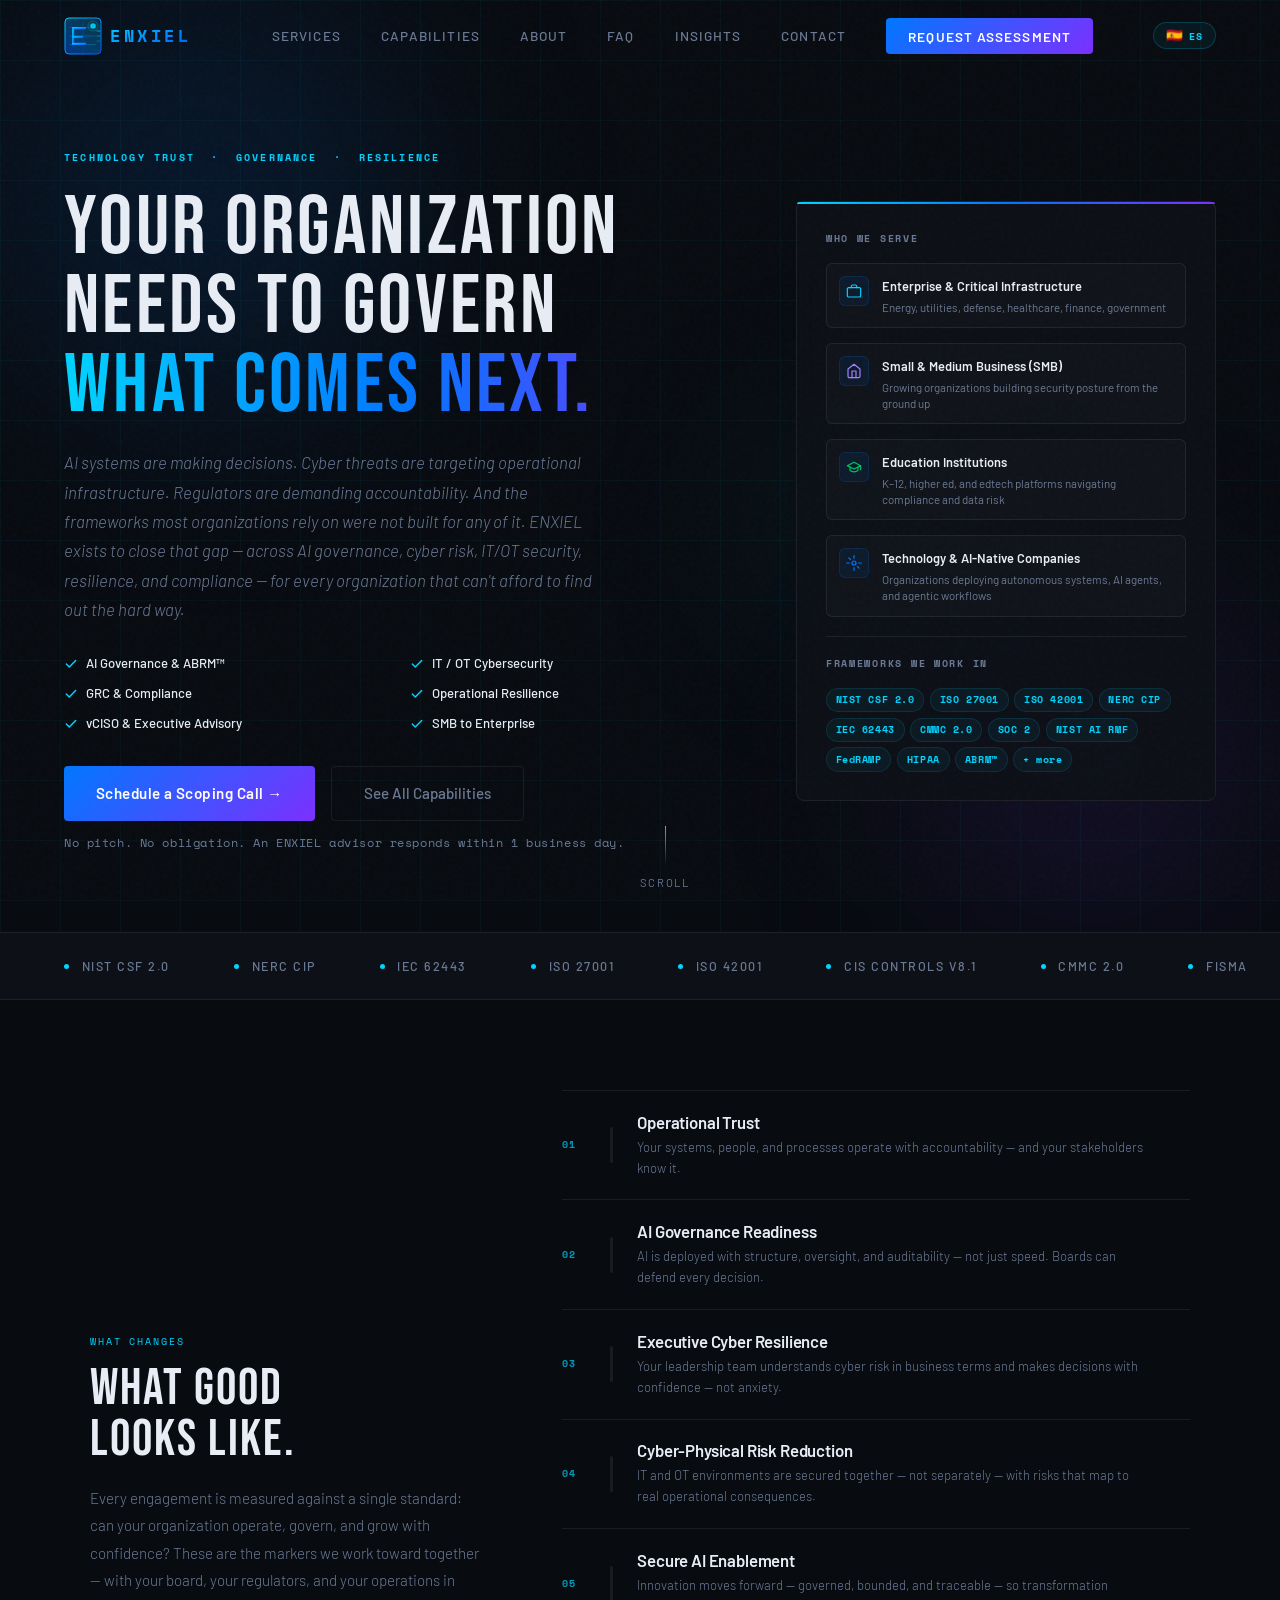
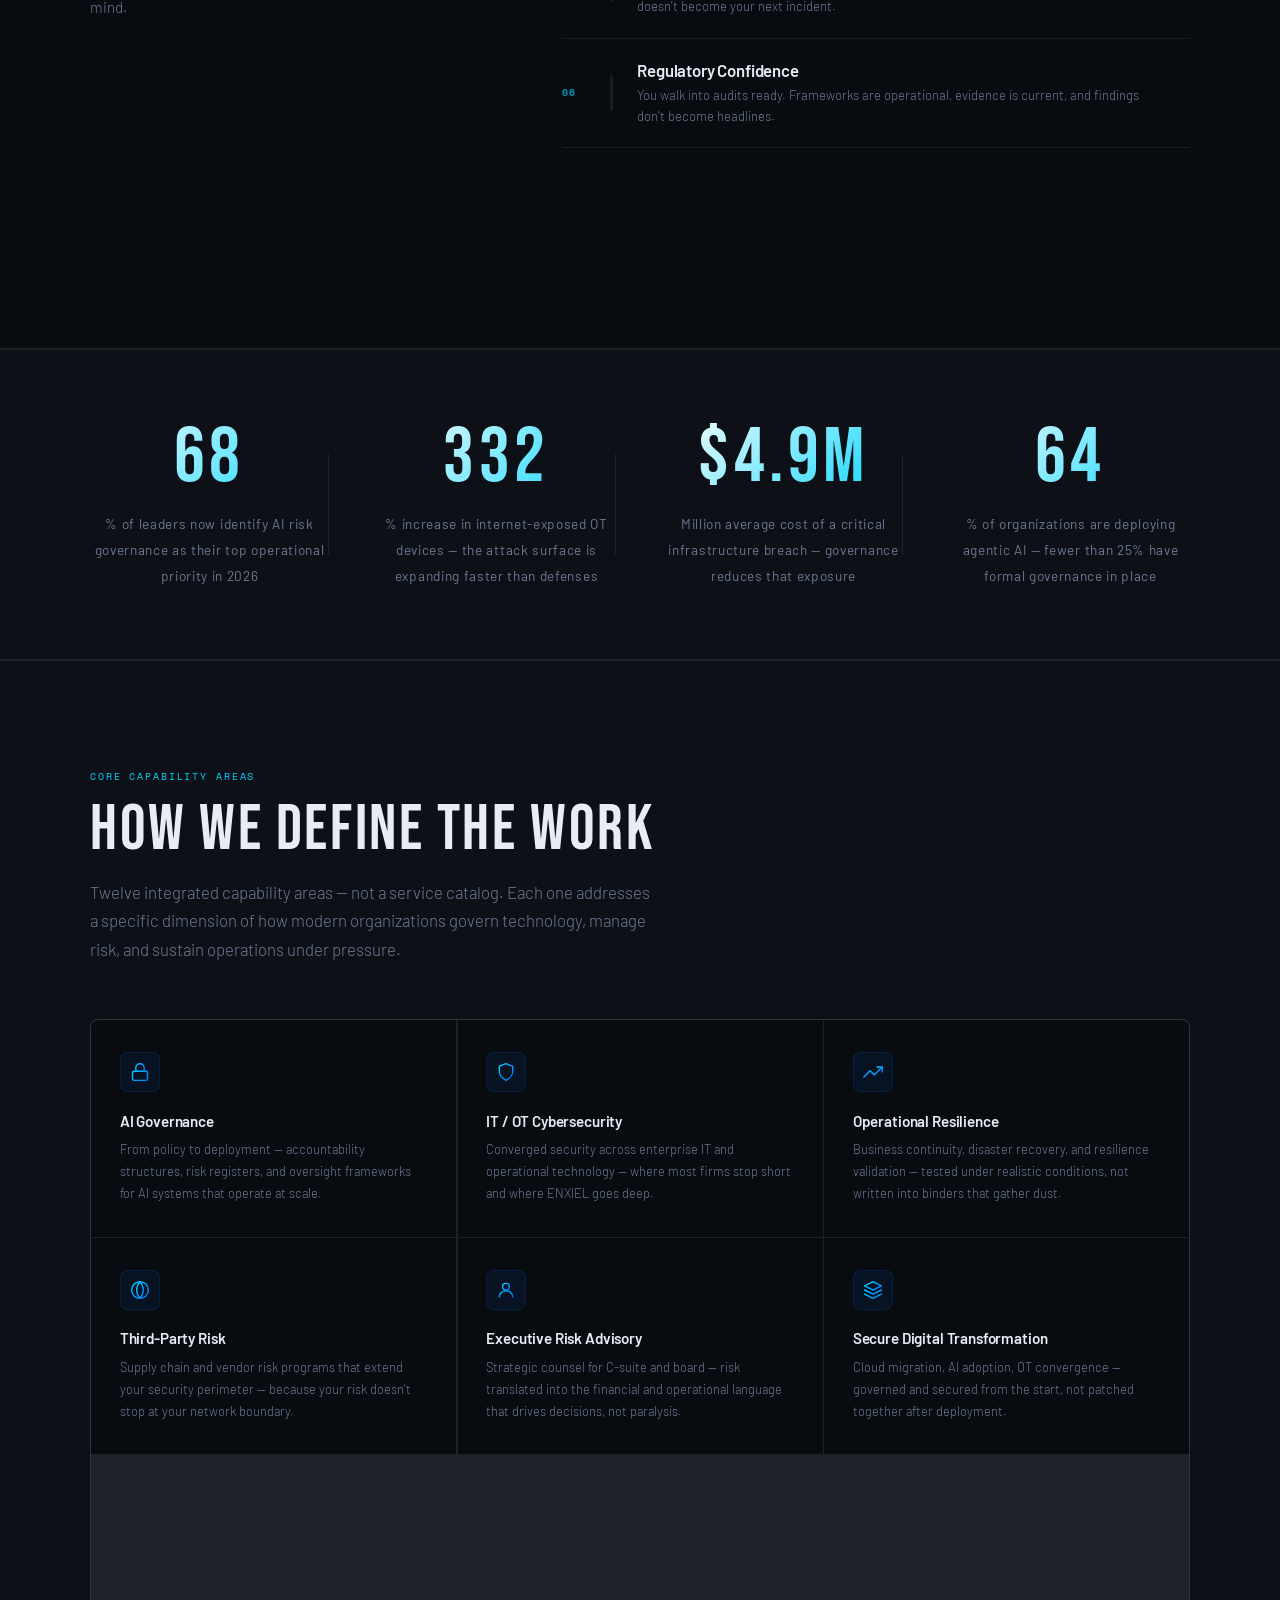
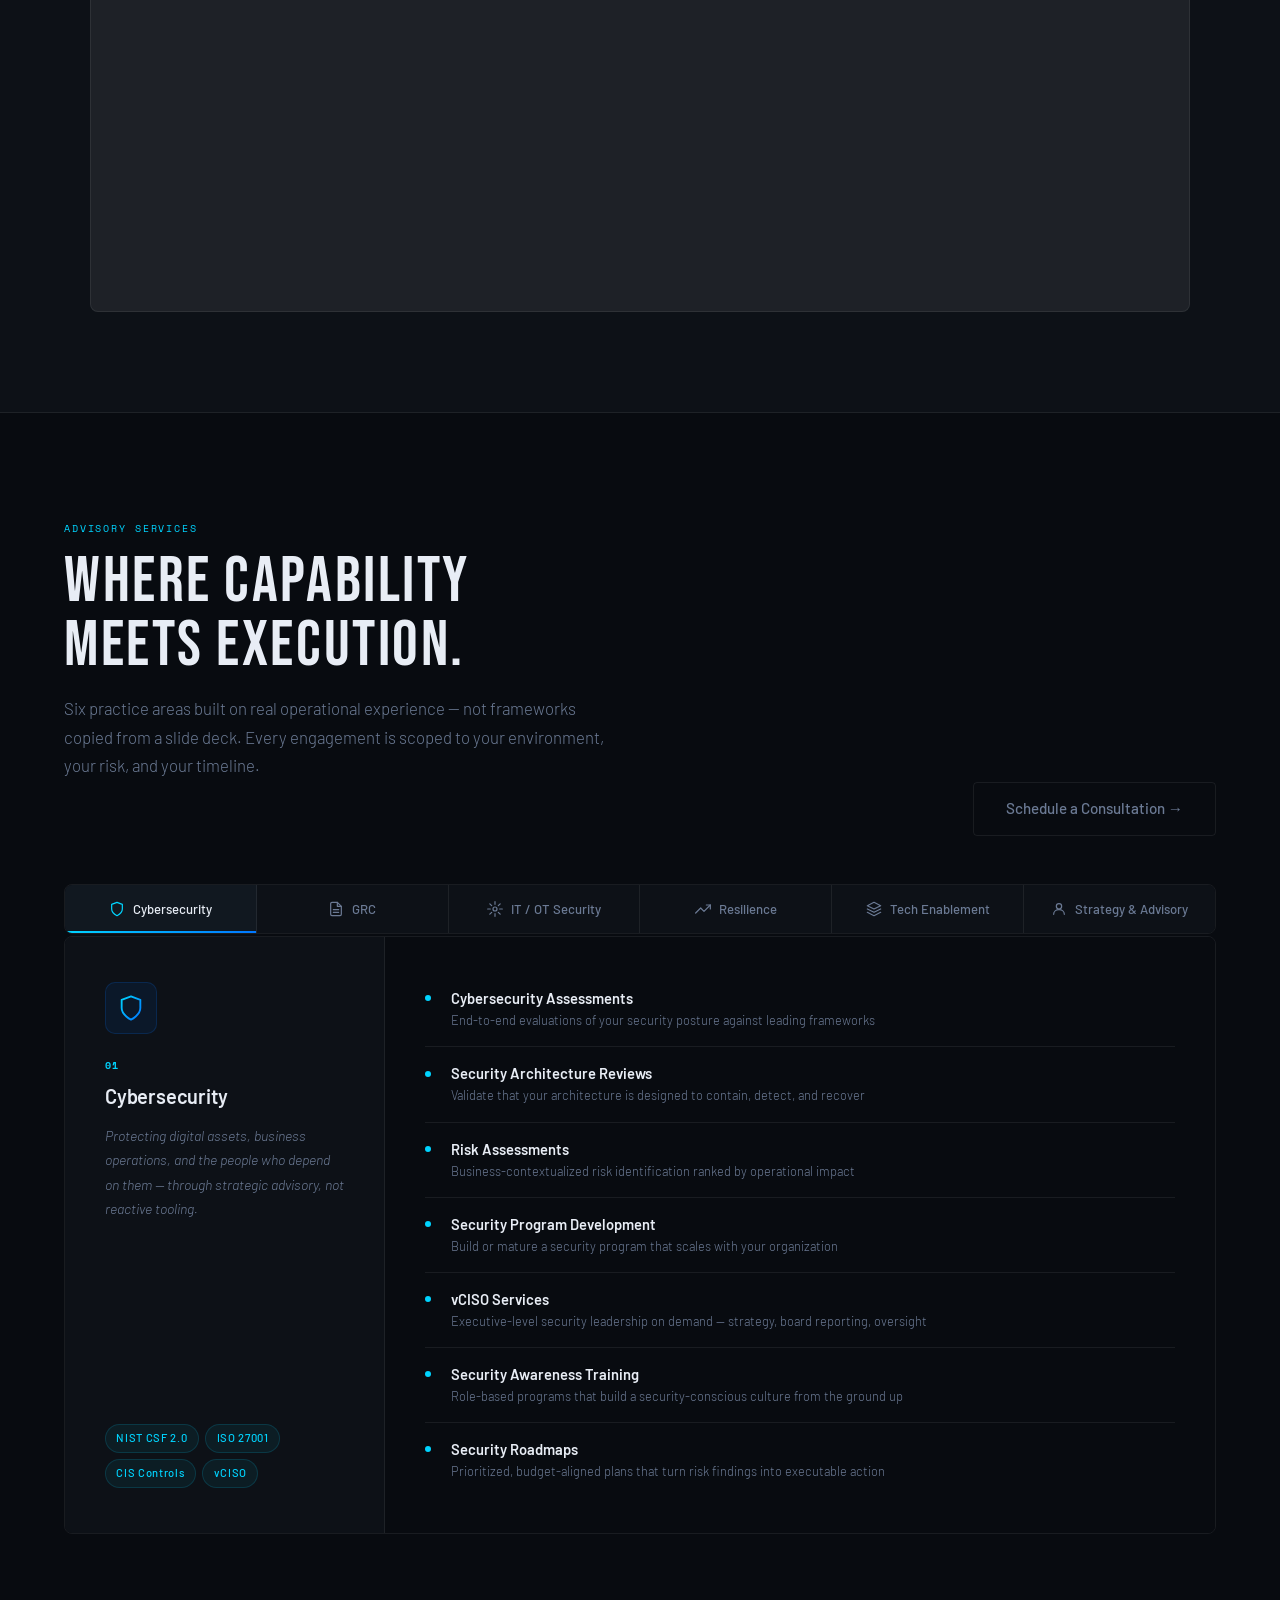
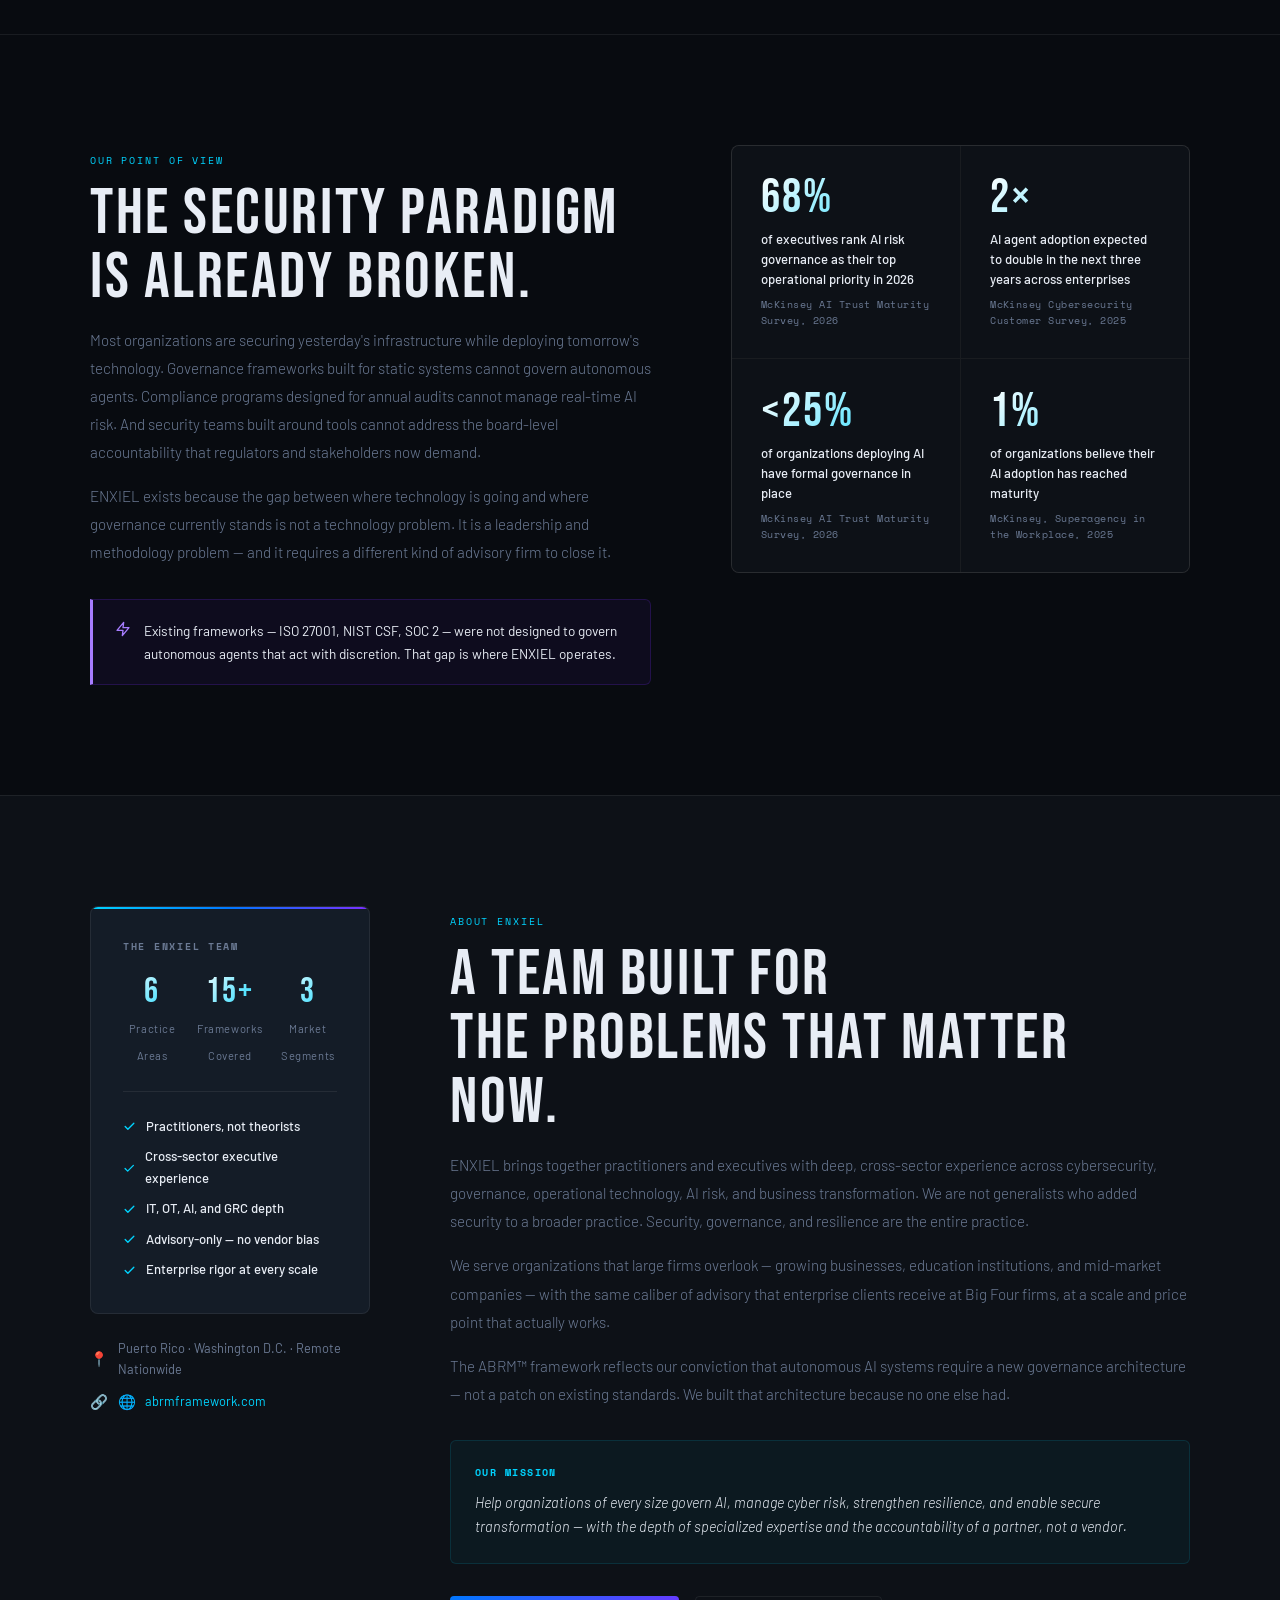
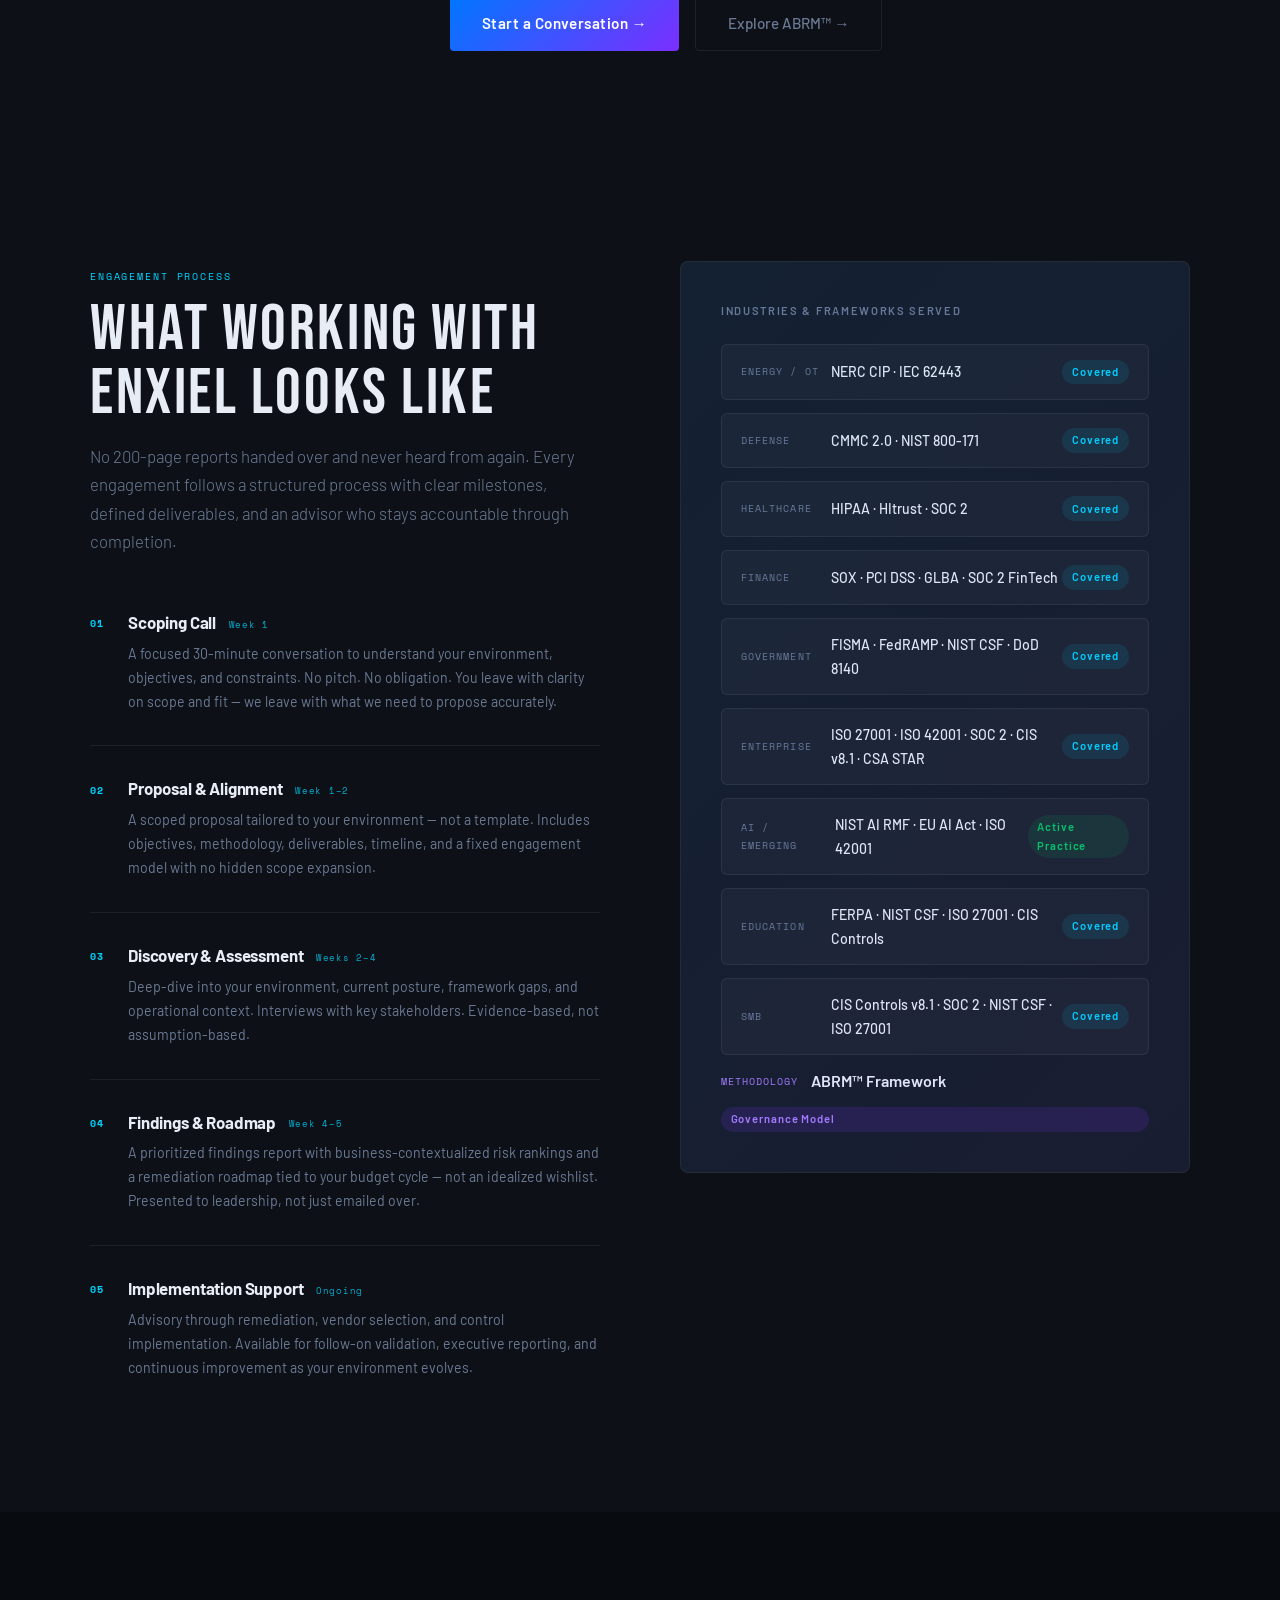
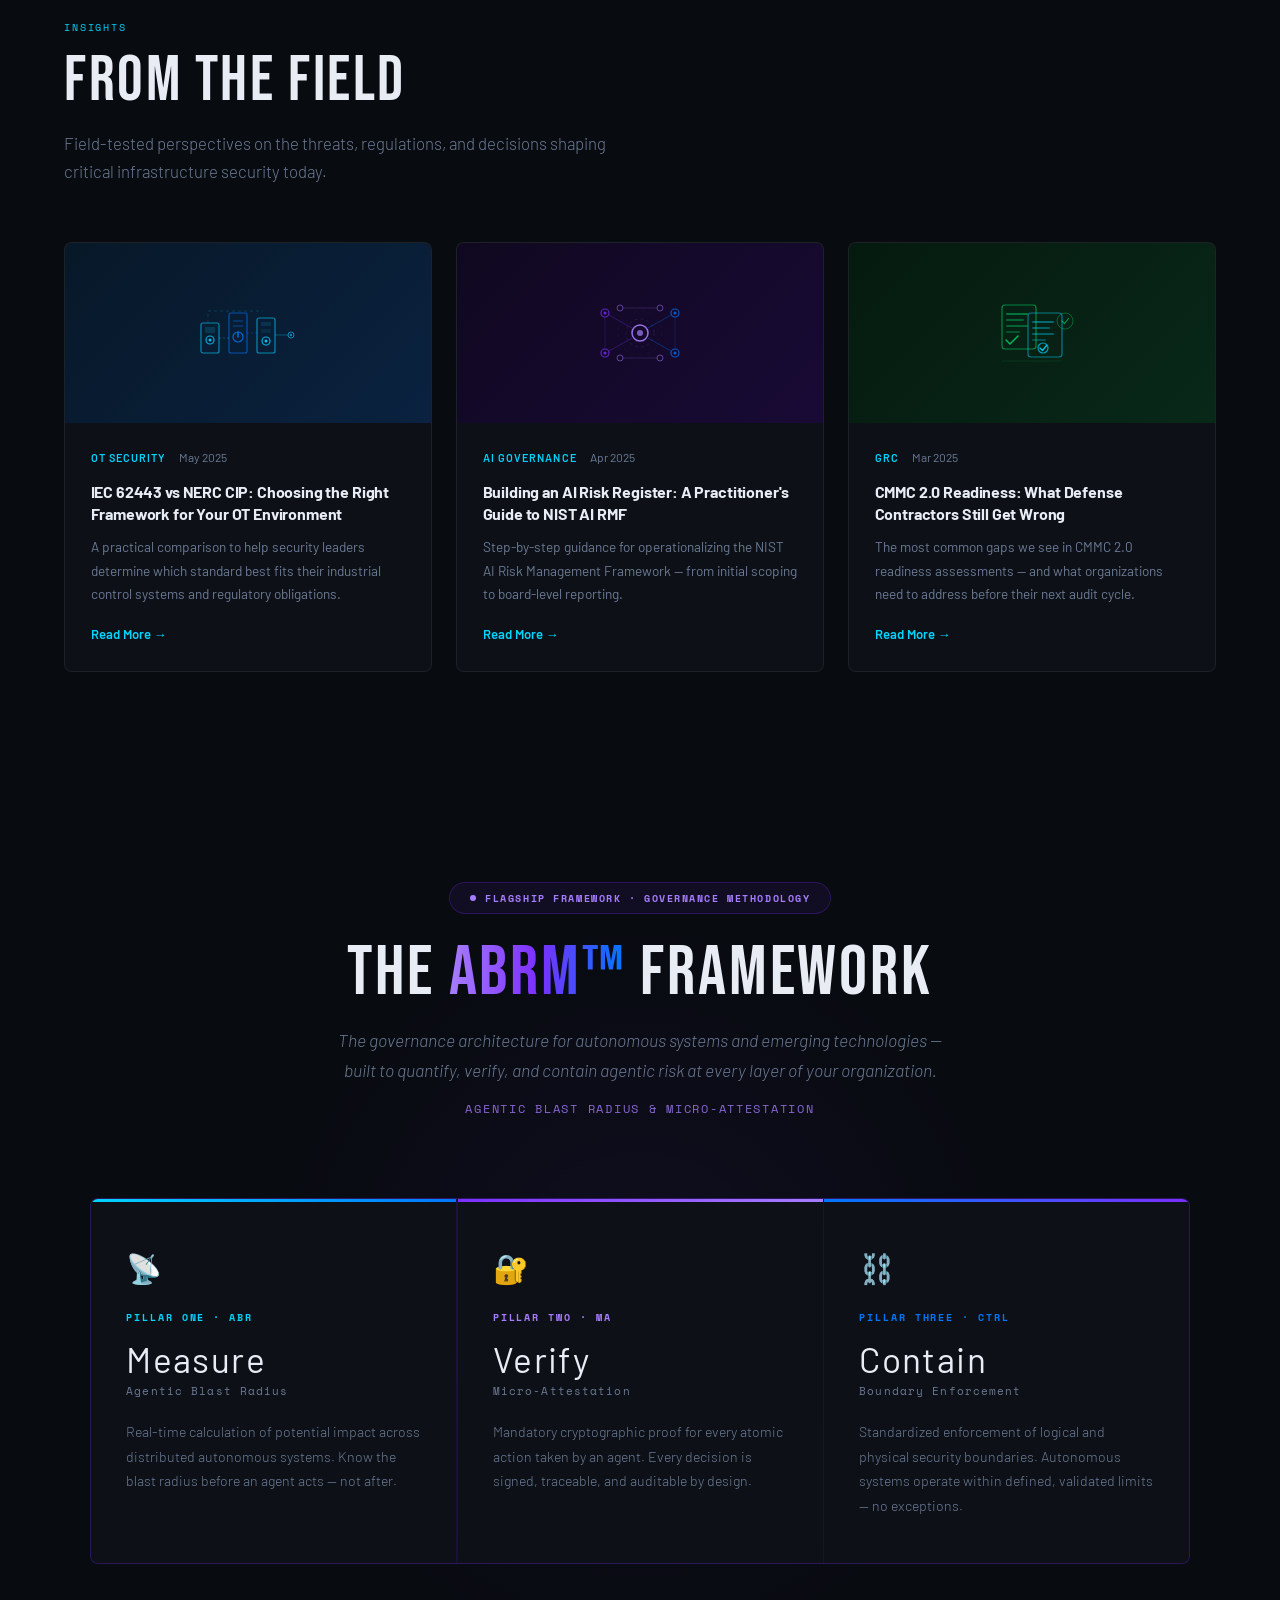
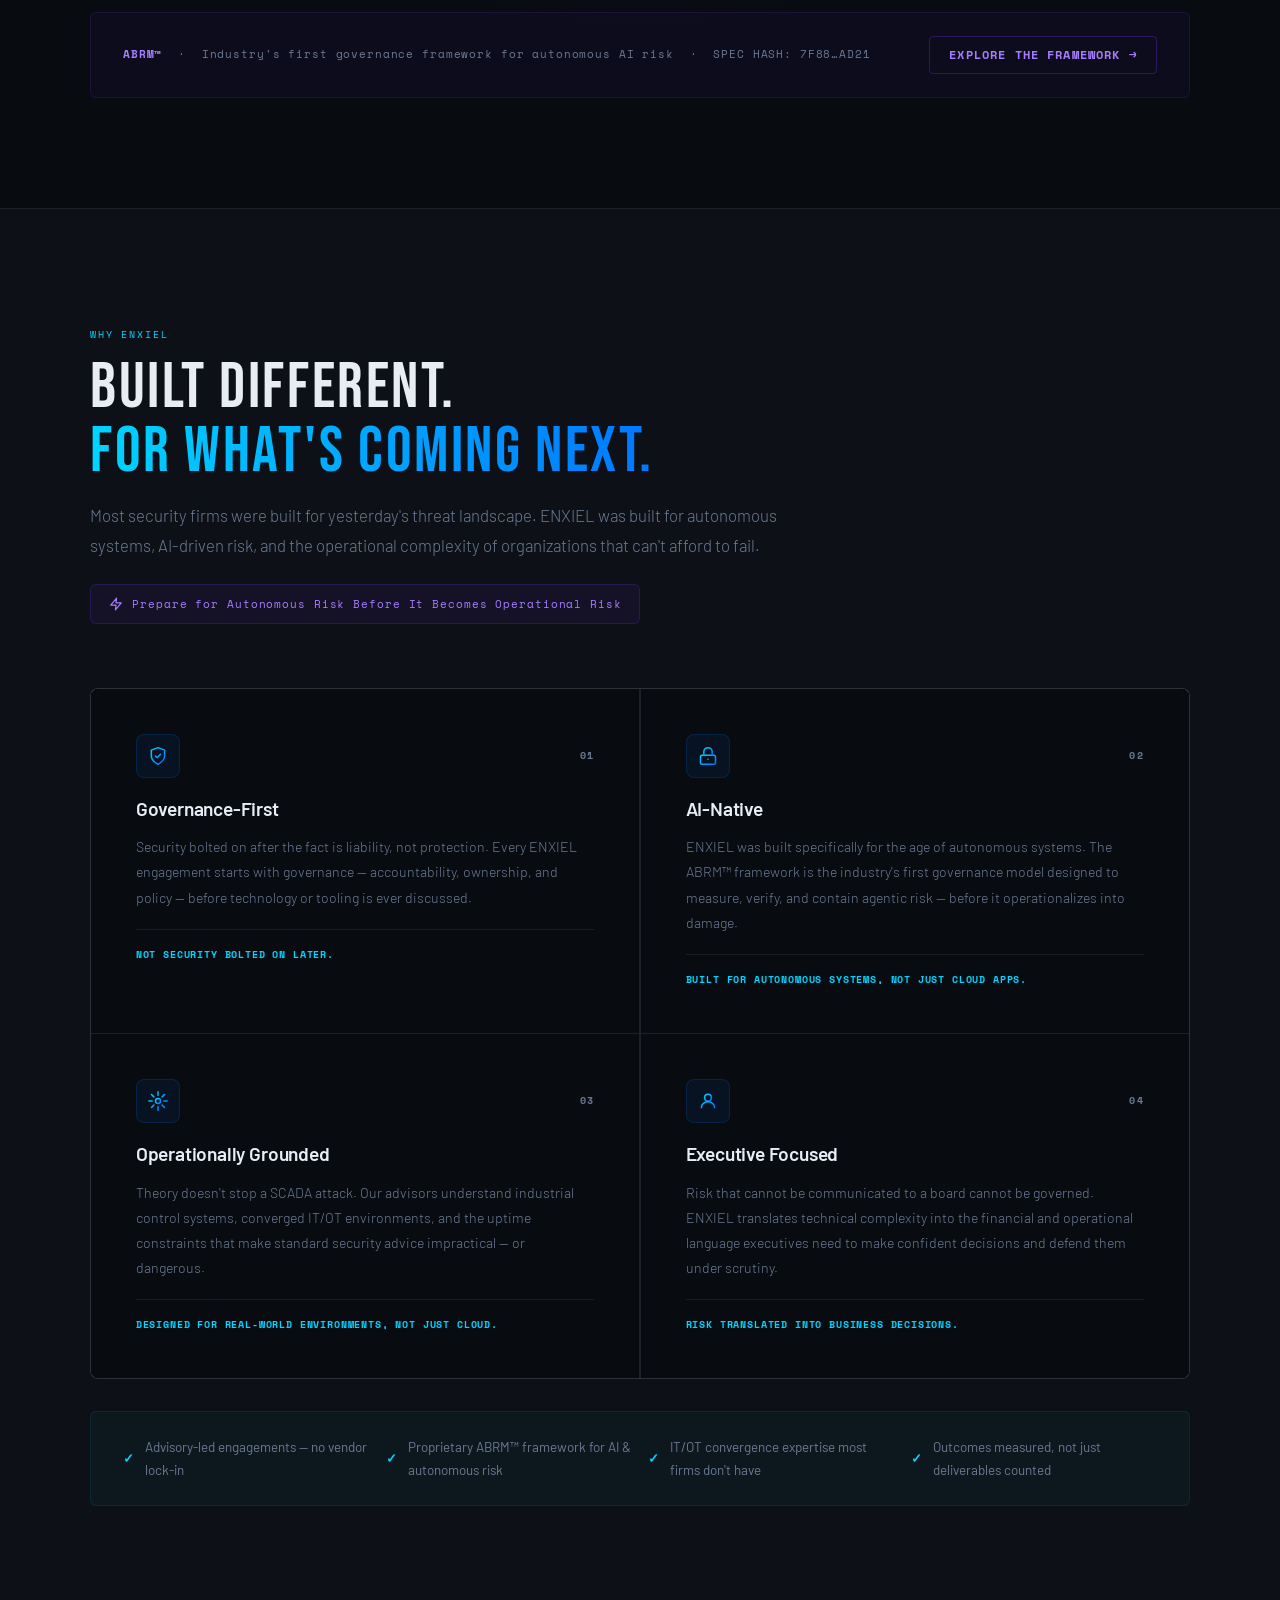
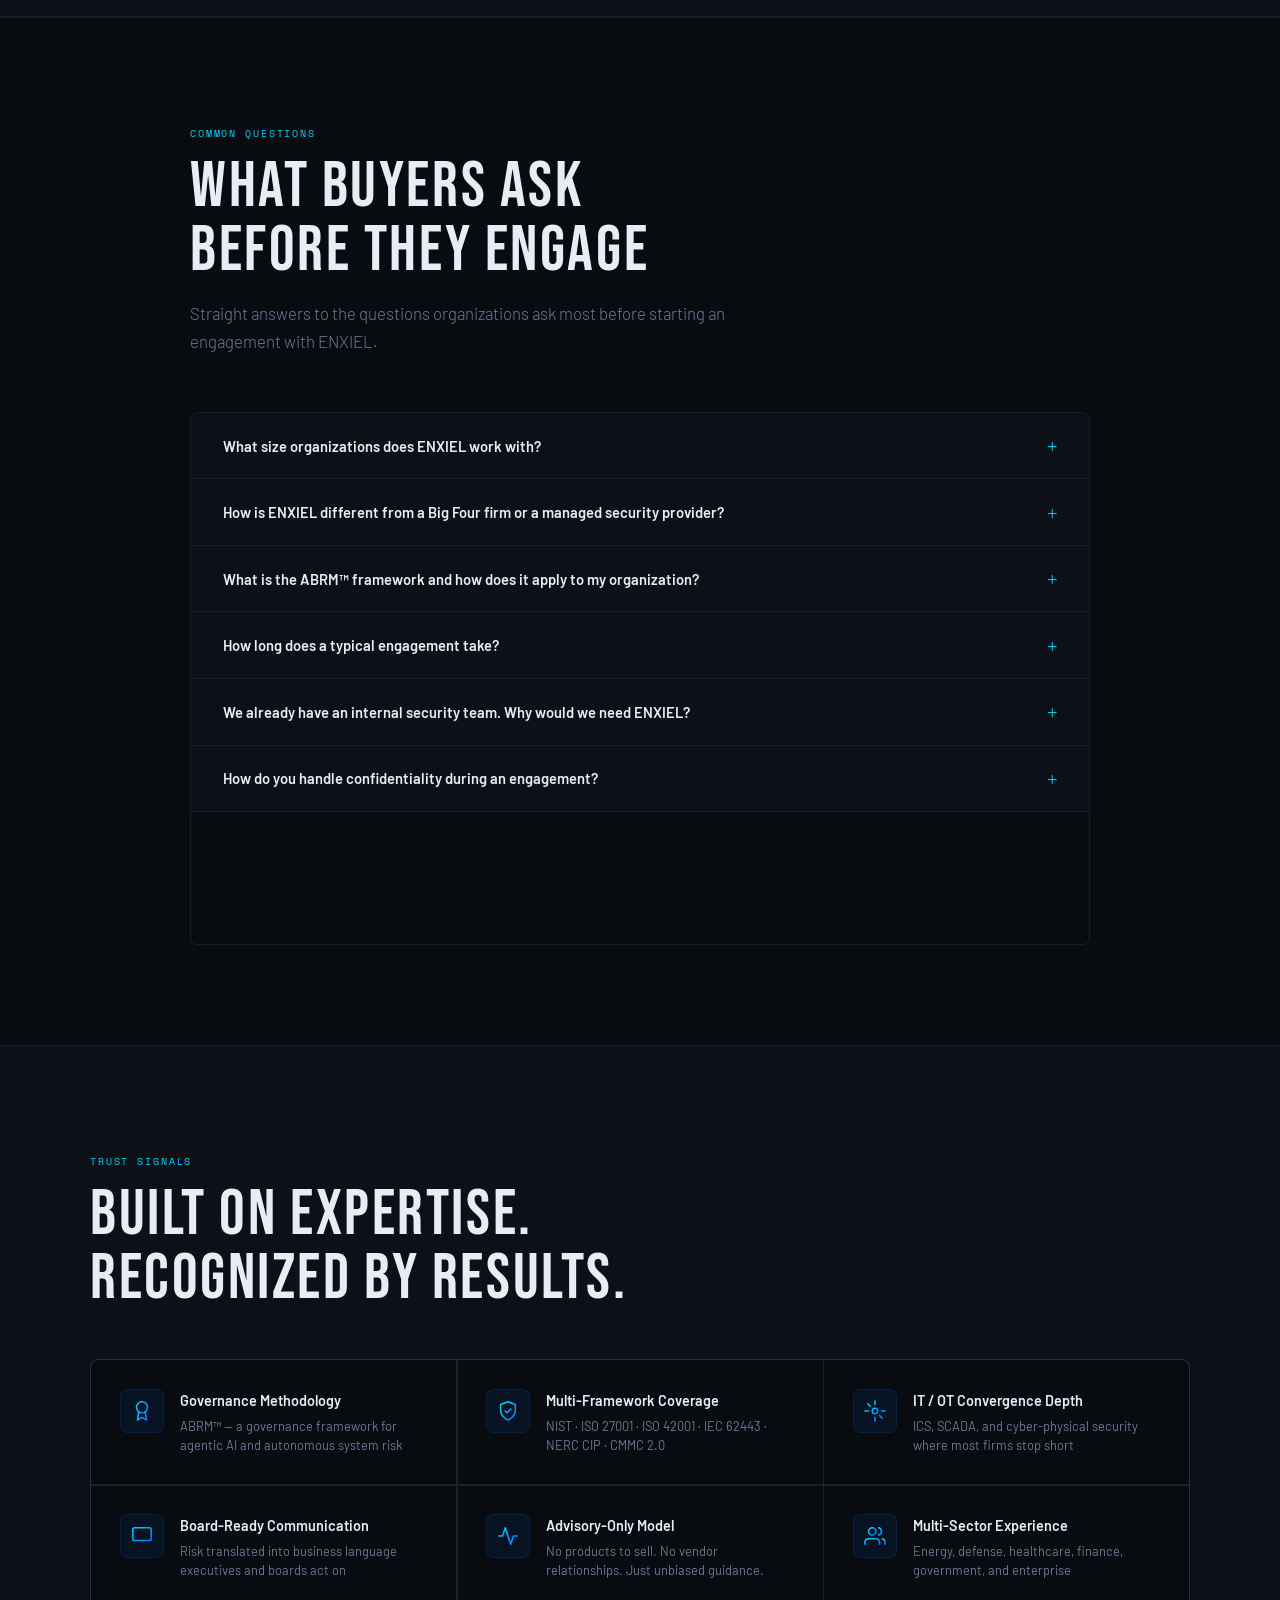
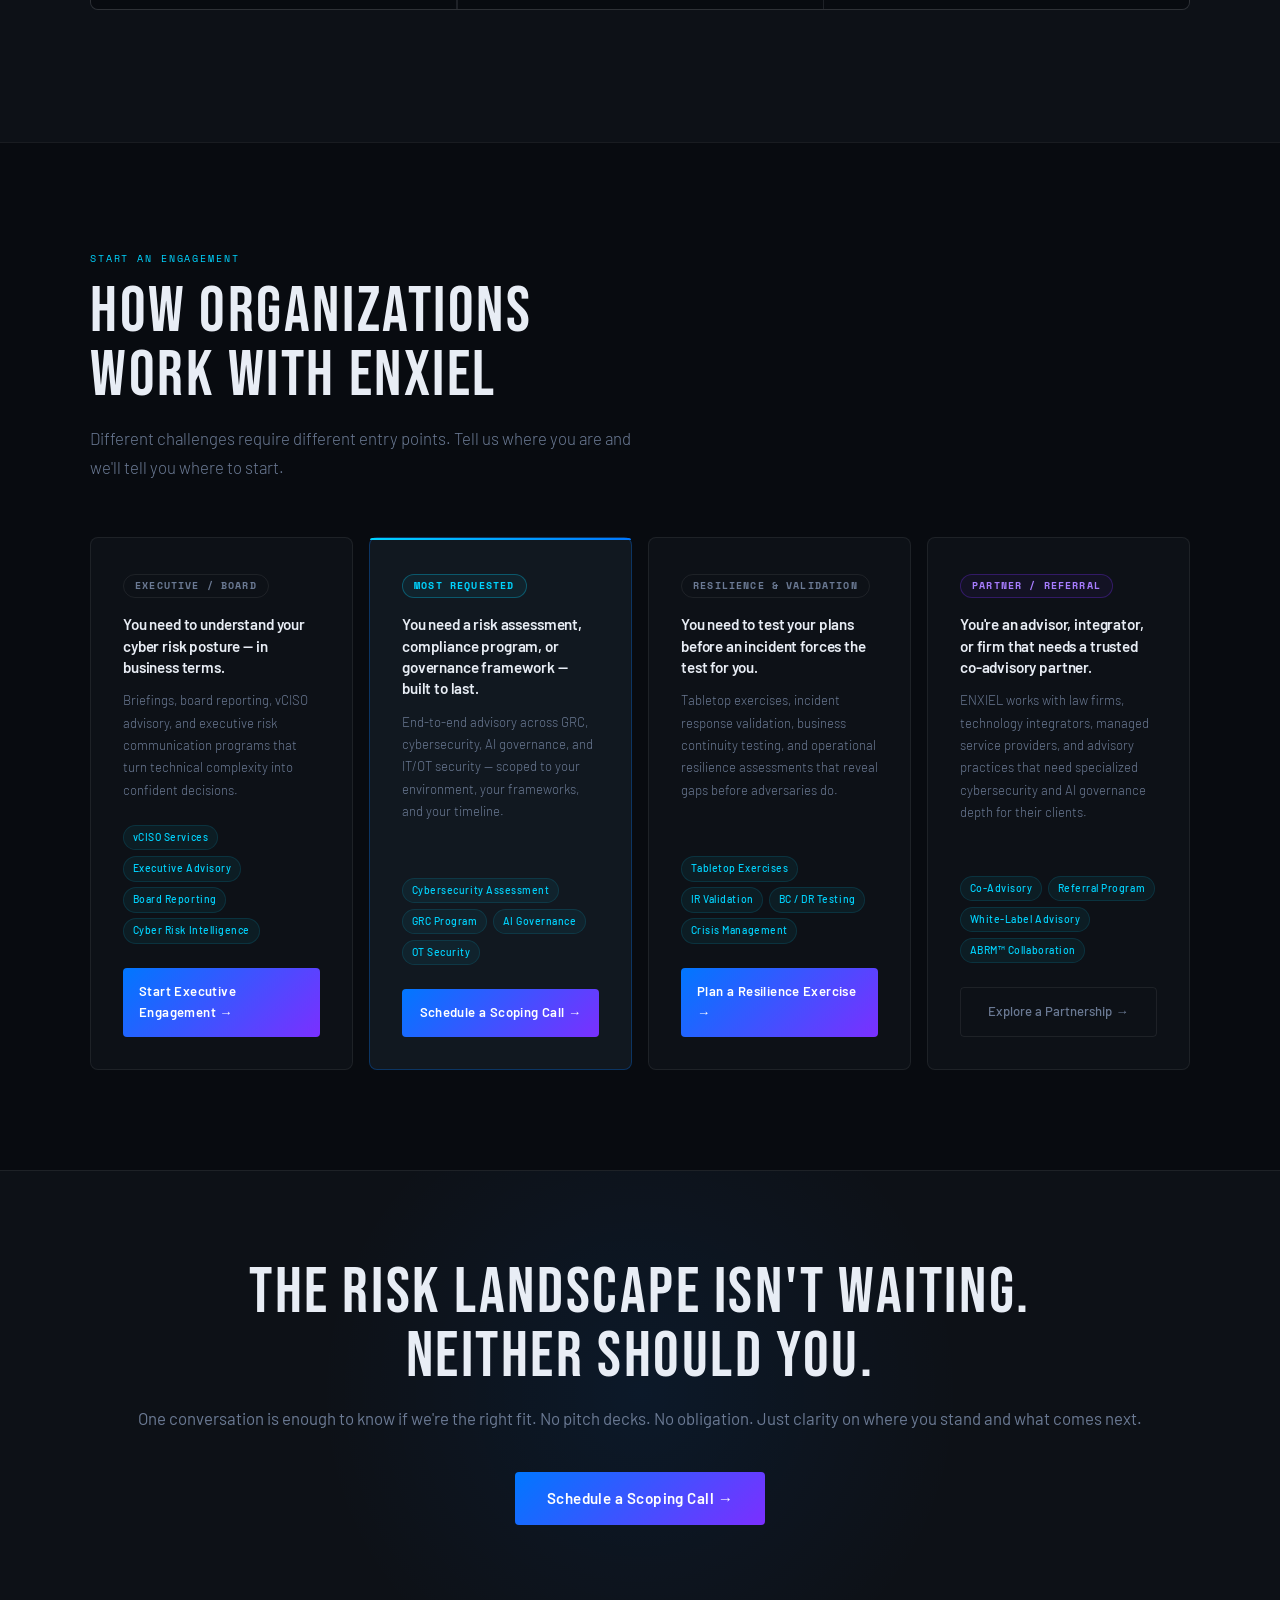
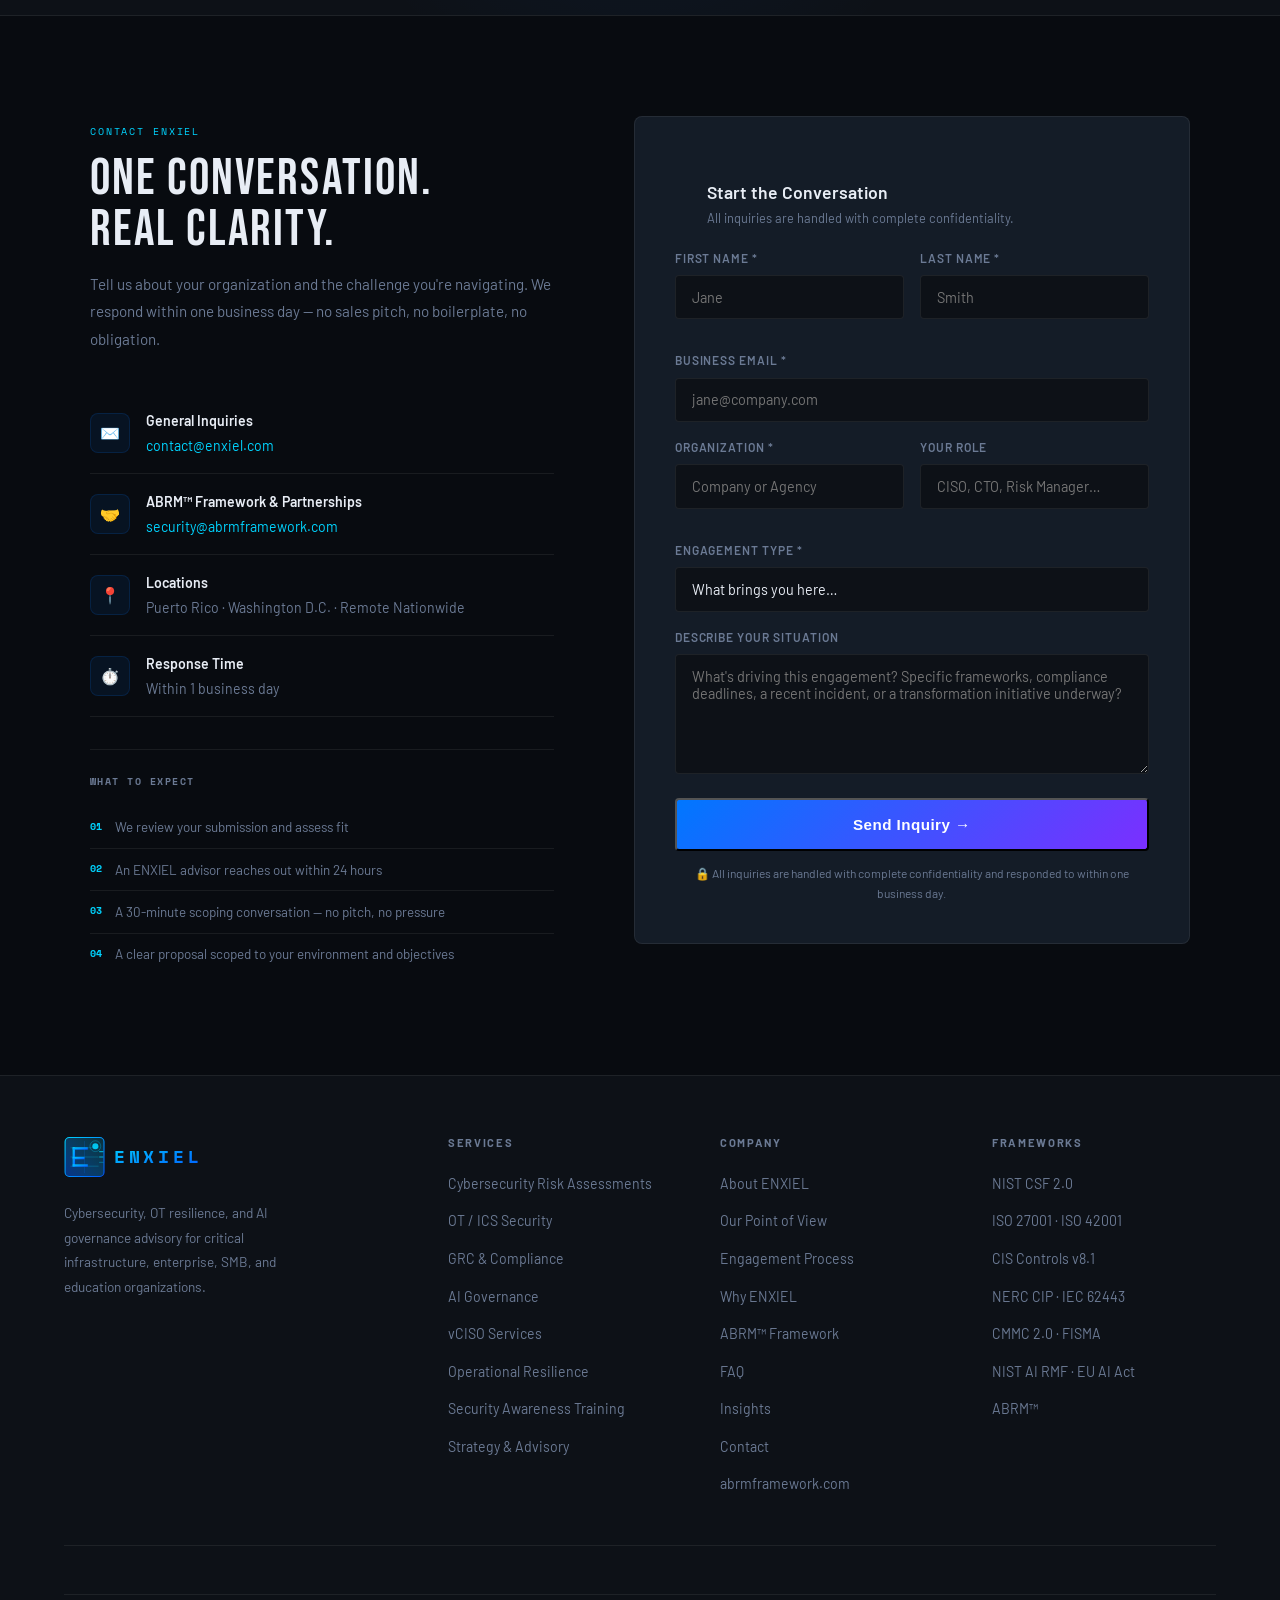
==== commit 58e94798: "Add files via upload" ====
--- a/index.html
+++ b/index.html
@@ -1,72 +1,125 @@
-<!DOCTYPE html>
+﻿<!DOCTYPE html>
 <html lang="en">
 <head>
   <meta charset="UTF-8">
   <meta name="viewport" content="width=device-width, initial-scale=1.0">
-  <title>ABRM™ | Open Governance Standard for Autonomous AI Systems</title>
-  <meta name="description" content="ABRM™ — Agentic Blast Radius & Micro-Attestation. The open governance architecture for autonomous AI systems. Measure blast radius, verify every action, contain autonomous risk before it becomes enterprise risk.">
-  <meta name="keywords" content="ABRM framework, agentic AI governance, autonomous AI risk, blast radius AI, micro-attestation, AI governance standard, agentic risk management, autonomous systems governance, AI containment, runtime enforcement AI">
+
+  <!-- ── PRIMARY SEO ── -->
+  <title>ENXIEL | Cybersecurity Advisory, GRC, AI Governance & OT Security</title>
+  <meta name="description" content="ENXIEL is a cybersecurity advisory firm specializing in GRC, AI governance, IT/OT security, operational resilience, vCISO services, and the ABRM™ framework for agentic AI risk management. Serving energy, defense, healthcare, finance, and enterprise.">
+  <meta name="keywords" content="cybersecurity advisory, GRC consulting, AI governance, OT security, ICS security, vCISO services, operational resilience, NIST CSF, ISO 27001, NERC CIP, IEC 62443, cyber risk assessment, AI risk management, agentic AI governance, ABRM framework, business continuity, incident response, CMMC compliance, cybersecurity roadmap, third-party risk management, security awareness training, board cyber reporting, zero trust, security program development">
   <meta name="robots" content="index, follow">
-  <link rel="canonical" href="https://www.abrmframework.com/">
+  <meta name="author" content="ENXIEL">
+  <link rel="canonical" href="https://www.enxiel.com/">
+
+  <!-- ── OPEN GRAPH (LinkedIn / Facebook previews) ── -->
   <meta property="og:type" content="website">
-  <meta property="og:url" content="https://www.abrmframework.com/">
-  <meta property="og:title" content="ABRM™ | Governance Standard for Autonomous AI Systems">
-  <meta property="og:description" content="The open governance architecture for autonomous AI systems — measuring blast radius, verifying every action, containing autonomous risk before it becomes enterprise risk.">
+  <meta property="og:url" content="https://www.enxiel.com/">
+  <meta property="og:title" content="ENXIEL | Cybersecurity Advisory, GRC & AI Governance">
+  <meta property="og:description" content="Advisory-led cybersecurity, GRC, AI risk governance, IT/OT security, and operational resilience services. Powered by the ABRM™ framework — the governance architecture for autonomous systems.">
+  <meta property="og:site_name" content="ENXIEL">
+
+  <!-- ── TWITTER CARD ── -->
   <meta name="twitter:card" content="summary_large_image">
-  <meta name="twitter:title" content="ABRM™ | Governance Standard for Autonomous AI Systems">
-
+  <meta name="twitter:title" content="ENXIEL | Cybersecurity Advisory, GRC & AI Governance">
+  <meta name="twitter:description" content="Advisory-led cybersecurity, GRC, AI risk governance, IT/OT security, and operational resilience. Powered by the ABRM™ framework.">
+
+  <!-- ── FONTS ── -->
   <link rel="preconnect" href="https://fonts.googleapis.com">
   <link rel="preconnect" href="https://fonts.gstatic.com" crossorigin>
   <link href="https://fonts.googleapis.com/css2?family=Bebas+Neue&family=Barlow:ital,wght@0,300;0,400;0,500;0,600;1,300&family=Space+Mono:wght@400;700&display=swap" rel="stylesheet">
 
+  <!-- ── RICH SCHEMA MARKUP ── -->
   <script type="application/ld+json">
   {
     "@context": "https://schema.org",
-    "@type": "TechArticle",
-    "name": "ABRM™ Framework",
-    "headline": "Agentic Blast Radius & Micro-Attestation — Open Governance Standard for Autonomous AI Systems",
-    "description": "ABRM™ defines a governance architecture for autonomous AI systems through measurable blast radius constraints, continuous micro-attestation, runtime enforcement, and atomic containment.",
-    "url": "https://www.abrmframework.com/",
-    "publisher": {
-      "@type": "Organization",
-      "name": "ABRM™ Framework Group",
-      "url": "https://www.abrmframework.com"
+    "@type": "ProfessionalService",
+    "name": "ENXIEL",
+    "url": "https://www.enxiel.com",
+    "logo": "https://www.enxiel.com/logo.png",
+    "description": "ENXIEL is a technology trust, cybersecurity, and resilience advisory firm helping organizations govern emerging technologies, reduce cyber risk, strengthen operational resilience, and accelerate secure business transformation through the ABRM™ framework and six practice areas.",
+    "areaServed": ["United States", "Puerto Rico"],
+    "priceRange": "$$",
+    "contactPoint": {
+      "@type": "ContactPoint",
+      "email": "contact@enxiel.com",
+      "contactType": "customer service",
+      "availableLanguage": ["English", "Spanish"]
     },
-    "author": {
-      "@type": "Organization",
-      "name": "ENXIEL",
-      "url": "https://www.enxiel.com"
+    "sameAs": [
+      "https://www.abrmframework.com"
+    ],
+    "hasOfferCatalog": {
+      "@type": "OfferCatalog",
+      "name": "ENXIEL Advisory Services",
+      "itemListElement": [
+        { "@type": "Offer", "itemOffered": { "@type": "Service", "name": "Cybersecurity Risk Assessment", "description": "Comprehensive cyber risk assessments mapped to NIST CSF 2.0, ISO 27001, and CIS Controls v8.1." }},
+        { "@type": "Offer", "itemOffered": { "@type": "Service", "name": "vCISO Services", "description": "Virtual CISO advisory — executive-level cybersecurity leadership on demand." }},
+        { "@type": "Offer", "itemOffered": { "@type": "Service", "name": "AI Governance & AI Risk Management", "description": "AI governance frameworks and risk assessments aligned to NIST AI RMF, ISO 42001, and ABRM™." }},
+        { "@type": "Offer", "itemOffered": { "@type": "Service", "name": "OT Security Assessment", "description": "IT/OT and ICS/SCADA security assessments aligned to IEC 62443 and NERC CIP." }},
+        { "@type": "Offer", "itemOffered": { "@type": "Service", "name": "GRC Advisory", "description": "Governance, Risk and Compliance programs including ISO 27001, SOC 2, CMMC 2.0, and FISMA." }},
+        { "@type": "Offer", "itemOffered": { "@type": "Service", "name": "Operational Resilience Assessment", "description": "Business continuity, disaster recovery, tabletop exercises, and cyber resilience validation." }},
+        { "@type": "Offer", "itemOffered": { "@type": "Service", "name": "ABRM™ Framework Advisory", "description": "Agentic Blast Radius & Micro-Attestation — the industry's first governance framework for autonomous AI systems." }}
+      ]
     }
   }
   </script>
 
+  <!-- ── FAQ SCHEMA (helps appear in Google featured snippets) ── -->
+  <script type="application/ld+json">
+  {
+    "@context": "https://schema.org",
+    "@type": "FAQPage",
+    "mainEntity": [
+      {
+        "@type": "Question",
+        "name": "What is a vCISO and does ENXIEL offer vCISO services?",
+        "acceptedAnswer": { "@type": "Answer", "text": "A virtual CISO (vCISO) provides executive-level cybersecurity leadership on a fractional or on-demand basis. Yes, ENXIEL offers vCISO services including security program development, board reporting, and cybersecurity roadmaps." }
+      },
+      {
+        "@type": "Question",
+        "name": "What is the ABRM™ framework?",
+        "acceptedAnswer": { "@type": "Answer", "text": "ABRM™ stands for Agentic Blast Radius & Micro-Attestation. It is ENXIEL's proprietary governance framework — the industry's first designed to quantify, verify, and contain risk from autonomous AI systems through three pillars: Measure, Verify, and Contain." }
+      },
+      {
+        "@type": "Question",
+        "name": "Does ENXIEL provide OT and ICS cybersecurity assessments?",
+        "acceptedAnswer": { "@type": "Answer", "text": "Yes. ENXIEL provides IT/OT and ICS/SCADA security assessments aligned to IEC 62443, NERC CIP, and NIST frameworks, including critical asset identification and cyber-physical security governance." }
+      },
+      {
+        "@type": "Question",
+        "name": "What compliance frameworks does ENXIEL support?",
+        "acceptedAnswer": { "@type": "Answer", "text": "ENXIEL supports NIST CSF 2.0, ISO 27001, ISO 42001, CIS Controls v8.1, SOC 2, NERC CIP, CMMC 2.0, FISMA, HIPAA, NIST AI RMF, and the EU AI Act." }
+      }
+    ]
+  }
+  </script>
+
   <style>
-    /* ── TOKENS ─────────────────────────────────────────────── */
+    /* ─── DESIGN TOKENS ─────────────────────────────────────── */
     :root {
-      --bg:       #06080d;
-      --bg2:      #0a0d14;
-      --bg3:      #0e1219;
-      --surface:  #121720;
-      --border:   rgba(255,255,255,0.06);
-      --border2:  rgba(123,47,255,0.2);
-
-      --purple:   #8b5cf6;
-      --purple2:  #6d28d9;
-      --cyan:     #22d3ee;
-      --blue:     #3b82f6;
-      --green:    #10b981;
-
-      --text:     #e2e8f4;
-      --muted:    #64748b;
-      --mono:     'Space Mono', monospace;
-      --display:  'Bebas Neue', sans-serif;
-      --body:     'Barlow', sans-serif;
-      --r:        6px;
-      --t:        0.3s cubic-bezier(0.4,0,0.2,1);
-    }
-
+      --bg:        #080b10;
+      --bg2:       #0d1117;
+      --bg3:       #111820;
+      --surface:   #141c27;
+      --border:    rgba(255,255,255,0.07);
+      --accent:    #00d4ff;
+      --accent2:   #0077ff;
+      --accent3:   #7b2fff;
+      --text:      #e8edf5;
+      --muted:     #6b7a94;
+      --display:   'Bebas Neue', 'Impact', sans-serif;
+      --body:      'Barlow', sans-serif;
+      --mono:      'Space Mono', monospace;
+      --r:         8px;
+      --transition: 0.35s cubic-bezier(0.4, 0, 0.2, 1);
+    }
+
+    /* ─── RESET & BASE ──────────────────────────────────────── */
     *, *::before, *::after { box-sizing: border-box; margin: 0; padding: 0; }
+
     html { scroll-behavior: smooth; }
+
     body {
       background: var(--bg);
       color: var(--text);
@@ -76,26 +129,29 @@
       overflow-x: hidden;
     }
 
-    h1,h2,h3 { font-family: var(--display); line-height: 1.05; letter-spacing: 0.03em; }
-    h4,h5 { font-family: var(--body); font-weight: 600; }
+    h1, h2, h3, h4 { font-family: var(--display); line-height: 1.05; letter-spacing: 0.02em; }
+    h3, h4 { font-family: var(--body); font-weight: 600; line-height: 1.3; letter-spacing: 0; }
     a { color: inherit; text-decoration: none; }
-
-    ::-webkit-scrollbar { width: 3px; }
-    ::-webkit-scrollbar-track { background: var(--bg); }
-    ::-webkit-scrollbar-thumb { background: var(--purple); border-radius: 2px; }
-
-    /* noise */
+    img { max-width: 100%; display: block; }
+    ul { list-style: none; }
+
+    /* ─── NOISE TEXTURE OVERLAY ─────────────────────────────── */
     body::before {
       content: '';
       position: fixed;
       inset: 0;
-      background-image: url("data:image/svg+xml,%3Csvg viewBox='0 0 256 256' xmlns='http://www.w3.org/2000/svg'%3E%3Cfilter id='n'%3E%3CfeTurbulence type='fractalNoise' baseFrequency='0.9' numOctaves='4' stitchTiles='stitch'/%3E%3C/filter%3E%3Crect width='100%25' height='100%25' filter='url(%23n)' opacity='1'/%3E%3C/svg%3E");
-      opacity: 0.02;
+      background-image: url("data:image/svg+xml,%3Csvg viewBox='0 0 256 256' xmlns='http://www.w3.org/2000/svg'%3E%3Cfilter id='noise'%3E%3CfeTurbulence type='fractalNoise' baseFrequency='0.9' numOctaves='4' stitchTiles='stitch'/%3E%3C/filter%3E%3Crect width='100%25' height='100%25' filter='url(%23noise)' opacity='1'/%3E%3C/svg%3E");
+      opacity: 0.025;
       pointer-events: none;
       z-index: 9999;
     }
 
-    /* ── NAV ─────────────────────────────────────────────────── */
+    /* ─── SCROLLBAR ─────────────────────────────────────────── */
+    ::-webkit-scrollbar { width: 4px; }
+    ::-webkit-scrollbar-track { background: var(--bg); }
+    ::-webkit-scrollbar-thumb { background: var(--accent2); border-radius: 2px; }
+
+    /* ─── NAV ───────────────────────────────────────────────── */
     nav {
       position: fixed;
       top: 0; left: 0; right: 0;
@@ -104,13 +160,13 @@
       align-items: center;
       justify-content: space-between;
       padding: 0 5%;
-      height: 68px;
-      transition: background var(--t), border-color var(--t);
+      height: 72px;
+      transition: background var(--transition), backdrop-filter var(--transition), border-color var(--transition);
       border-bottom: 1px solid transparent;
     }
 
     nav.scrolled {
-      background: rgba(6,8,13,0.9);
+      background: rgba(8, 11, 16, 0.88);
       backdrop-filter: blur(20px);
       border-color: var(--border);
     }
@@ -118,233 +174,402 @@
     .nav-logo {
       display: flex;
       align-items: center;
-      gap: 0.7rem;
-    }
-
-    .nav-logo-mark {
-      width: 32px; height: 32px;
-      border-radius: 6px;
-      background: linear-gradient(135deg, var(--purple2), var(--purple));
-      display: flex;
+      flex-shrink: 0;
+    }
+
+    .nav-links {
+      display: flex;
+      gap: 2.5rem;
       align-items: center;
-      justify-content: center;
+    }
+
+    .nav-links a {
+      font-size: 0.85rem;
+      font-weight: 500;
+      letter-spacing: 0.08em;
+      text-transform: uppercase;
+      color: var(--muted);
+      transition: color var(--transition);
+    }
+
+    .nav-links a:hover { color: var(--text); }
+
+    .nav-cta {
+      background: linear-gradient(135deg, var(--accent2), var(--accent3));
+      color: #fff !important;
+      padding: 0.6rem 1.4rem;
+      border-radius: 4px;
+      font-weight: 600 !important;
+      letter-spacing: 0.05em;
+      transition: opacity var(--transition) !important;
+    }
+
+    .nav-cta:hover { opacity: 0.85; }
+
+    /* hamburger */
+    .hamburger {
+      display: none;
+      flex-direction: column;
+      gap: 5px;
+      cursor: pointer;
+      padding: 8px;
+    }
+    .hamburger span {
+      display: block;
+      width: 24px;
+      height: 2px;
+      background: var(--text);
+      border-radius: 2px;
+      transition: var(--transition);
+    }
+    .hamburger.open span:nth-child(1) { transform: translateY(7px) rotate(45deg); }
+    .hamburger.open span:nth-child(2) { opacity: 0; }
+    .hamburger.open span:nth-child(3) { transform: translateY(-7px) rotate(-45deg); }
+
+    .mobile-menu {
+      display: none;
+      position: fixed;
+      top: 72px; left: 0; right: 0;
+      background: rgba(8,11,16,0.97);
+      backdrop-filter: blur(20px);
+      border-bottom: 1px solid var(--border);
+      flex-direction: column;
+      padding: 2rem 5%;
+      gap: 1.5rem;
+      z-index: 99;
+    }
+    .mobile-menu.open { display: flex; }
+    .mobile-menu a { font-size: 1.1rem; font-weight: 500; color: var(--text); }
+    .mobile-menu .nav-cta {
+      display: inline-block;
+      text-align: center;
+      -webkit-text-fill-color: #fff;
+    }
+
+    /* ─── HERO ──────────────────────────────────────────────── */
+    .hero {
+      min-height: 100vh;
+      display: flex;
+      align-items: center;
+      position: relative;
+      overflow: hidden;
+      padding: 120px 5% 80px;
+    }
+
+    /* animated grid background */
+    .hero-grid {
+      position: absolute;
+      inset: 0;
+      background-image:
+        linear-gradient(rgba(0,212,255,0.04) 1px, transparent 1px),
+        linear-gradient(90deg, rgba(0,212,255,0.04) 1px, transparent 1px);
+      background-size: 60px 60px;
+      animation: gridPan 20s linear infinite;
+    }
+
+    @keyframes gridPan {
+      from { background-position: 0 0; }
+      to   { background-position: 60px 60px; }
+    }
+
+    /* radial glow orbs */
+    .hero-glow {
+      position: absolute;
+      border-radius: 50%;
+      filter: blur(100px);
+      pointer-events: none;
+    }
+    .hero-glow-1 {
+      width: 600px; height: 600px;
+      top: -100px; left: -100px;
+      background: radial-gradient(circle, rgba(0,119,255,0.18), transparent 70%);
+      animation: floatOrb 8s ease-in-out infinite;
+    }
+    .hero-glow-2 {
+      width: 500px; height: 500px;
+      bottom: -80px; right: -60px;
+      background: radial-gradient(circle, rgba(123,47,255,0.15), transparent 70%);
+      animation: floatOrb 10s ease-in-out infinite reverse;
+    }
+    .hero-glow-3 {
+      width: 300px; height: 300px;
+      top: 40%; left: 55%;
+      background: radial-gradient(circle, rgba(0,212,255,0.10), transparent 70%);
+      animation: floatOrb 6s ease-in-out infinite 2s;
+    }
+
+    @keyframes floatOrb {
+      0%, 100% { transform: translate(0, 0) scale(1); }
+      50%       { transform: translate(20px, -30px) scale(1.05); }
+    }
+
+    .hero-inner {
+      position: relative;
+      max-width: 780px;
+    }
+
+    .hero-badge {
+      display: inline-flex;
+      align-items: center;
+      gap: 0.5rem;
+      background: rgba(0,212,255,0.08);
+      border: 1px solid rgba(0,212,255,0.2);
+      border-radius: 100px;
+      padding: 0.35rem 1rem;
+      font-family: var(--mono);
+      font-size: 0.68rem;
+      font-weight: 400;
+      letter-spacing: 0.1em;
+      text-transform: uppercase;
+      color: var(--accent);
+      margin-bottom: 1.8rem;
+      opacity: 0;
+      animation: fadeUp 0.6s ease forwards 0.2s;
+    }
+
+    .hero-badge::before {
+      content: '';
+      width: 6px; height: 6px;
+      border-radius: 50%;
+      background: var(--accent);
+      animation: pulse 2s ease-in-out infinite;
+    }
+
+    @keyframes pulse {
+      0%, 100% { opacity: 1; transform: scale(1); }
+      50%       { opacity: 0.4; transform: scale(0.7); }
+    }
+
+    .hero-eyebrow {
+      font-family: var(--mono);
+      font-size: 0.62rem;
+      font-weight: 700;
+      letter-spacing: 0.22em;
+      text-transform: uppercase;
+      color: var(--accent);
+      margin-bottom: 1.4rem;
+      opacity: 0;
+      animation: fadeUp 0.6s ease forwards 0.2s;
+    }
+
+    /* split layout */
+    .hero-split {
+      position: relative;
+      display: grid;
+      grid-template-columns: 1fr 420px;
+      gap: 4rem;
+      align-items: center;
+      max-width: 1200px;
+      width: 100%;
+      padding-top: 30px;
+    }
+
+    .hero-left { display: flex; flex-direction: column; }
+
+    .hero h1 {
+      font-size: clamp(3rem, 6.5vw, 6rem);
+      font-weight: 400;
+      letter-spacing: 0.04em;
+      margin-bottom: 1.4rem;
+      opacity: 0;
+      animation: fadeUp 0.7s ease forwards 0.4s;
+      line-height: 0.95;
+    }
+
+    .hero-sub {
+      font-size: clamp(0.92rem, 1.5vw, 1.05rem);
+      color: var(--muted);
+      max-width: 540px;
+      margin-bottom: 1.8rem;
+      font-weight: 300;
+      font-style: italic;
+      opacity: 0;
+      animation: fadeUp 0.7s ease forwards 0.55s;
+      line-height: 1.75;
+    }
+
+    .hero-proof-row {
+      display: grid;
+      grid-template-columns: 1fr 1fr;
+      gap: 0.5rem 1.5rem;
+      margin-bottom: 2rem;
+      opacity: 0;
+      animation: fadeUp 0.7s ease forwards 0.65s;
+    }
+
+    .hero-proof-item {
+      display: flex;
+      align-items: center;
+      gap: 0.5rem;
+      font-size: 0.82rem;
+      color: var(--text);
+      font-weight: 500;
+    }
+
+    .hero-ctas {
+      display: flex;
+      gap: 1rem;
+      flex-wrap: wrap;
+      opacity: 0;
+      animation: fadeUp 0.7s ease forwards 0.8s;
+    }
+
+    .hero-micro {
+      margin-top: 0.8rem;
+      font-size: 0.72rem;
+      color: var(--muted);
+      font-family: var(--mono);
+      letter-spacing: 0.05em;
+      opacity: 0;
+      animation: fadeUp 0.7s ease forwards 0.9s;
+    }
+
+    /* right panel */
+    .hero-right {
+      opacity: 0;
+      animation: fadeUp 0.7s ease forwards 0.6s;
+    }
+
+    .hero-panel {
+      background: rgba(13,17,23,0.85);
+      border: 1px solid var(--border);
+      border-radius: var(--r);
+      padding: 1.8rem;
+      backdrop-filter: blur(12px);
+      position: relative;
+    }
+
+    .hero-panel::before {
+      content: '';
+      position: absolute;
+      top: 0; left: 0; right: 0;
+      height: 2px;
+      background: linear-gradient(90deg, var(--accent), var(--accent2), var(--accent3));
+      border-radius: var(--r) var(--r) 0 0;
+    }
+
+    .hero-panel-label {
       font-family: var(--mono);
       font-size: 0.6rem;
       font-weight: 700;
-      letter-spacing: 0.05em;
-      color: #fff;
+      letter-spacing: 0.18em;
+      text-transform: uppercase;
+      color: var(--muted);
+      margin-bottom: 1rem;
+    }
+
+    .hero-panel-items {
+      display: flex;
+      flex-direction: column;
+      gap: 0.9rem;
+      margin-bottom: 1.2rem;
+    }
+
+    .hero-panel-item {
+      display: flex;
+      align-items: flex-start;
+      gap: 0.8rem;
+      padding: 0.75rem;
+      background: rgba(255,255,255,0.02);
+      border: 1px solid var(--border);
+      border-radius: 6px;
+      transition: background var(--transition), border-color var(--transition);
+    }
+
+    .hero-panel-item:hover {
+      background: rgba(0,212,255,0.04);
+      border-color: rgba(0,212,255,0.15);
+    }
+
+    .hpi-icon {
+      width: 30px; height: 30px;
+      border-radius: 6px;
+      background: rgba(0,119,255,0.08);
+      border: 1px solid rgba(0,119,255,0.15);
+      display: flex;
+      align-items: center;
+      justify-content: center;
       flex-shrink: 0;
     }
 
-    .nav-logo-text {
+    .hpi-text { display: flex; flex-direction: column; gap: 0.15rem; }
+    .hpi-text strong { font-size: 0.8rem; font-weight: 600; color: var(--text); }
+    .hpi-text span { font-size: 0.72rem; color: var(--muted); line-height: 1.4; }
+
+    .hero-panel-divider {
+      height: 1px;
+      background: var(--border);
+      margin: 1.2rem 0;
+    }
+
+    .hero-panel-frameworks {
+      display: flex;
+      flex-wrap: wrap;
+      gap: 0.35rem;
+    }
+
+    .hero-panel-frameworks span {
       font-family: var(--mono);
+      font-size: 0.6rem;
       font-weight: 700;
-      font-size: 1rem;
-      letter-spacing: 0.15em;
-      background: linear-gradient(90deg, var(--purple), var(--cyan));
+      letter-spacing: 0.06em;
+      padding: 0.2rem 0.55rem;
+      border-radius: 100px;
+      background: rgba(0,212,255,0.05);
+      border: 1px solid rgba(0,212,255,0.12);
+      color: var(--accent);
+    }
+
+    @media (max-width: 1024px) {
+      .hero-split { grid-template-columns: 1fr; gap: 2.5rem; }
+      .hero-right { display: none; }
+    }
+
+    .hero h1 .accent-line {
+      display: block;
+      background: linear-gradient(90deg, var(--accent), var(--accent2), var(--accent3));
       -webkit-background-clip: text;
       -webkit-text-fill-color: transparent;
       background-clip: text;
     }
 
-    .nav-links {
-      display: flex;
-      align-items: center;
-      gap: 2.2rem;
-      list-style: none;
-    }
-
-    .nav-links a {
-      font-family: var(--mono);
-      font-size: 0.65rem;
-      font-weight: 400;
-      letter-spacing: 0.12em;
-      text-transform: uppercase;
-      color: var(--muted);
-      transition: color var(--t);
-    }
-
-    .nav-links a:hover { color: var(--text); }
-
-    .nav-enxiel {
-      display: flex;
-      align-items: center;
-      gap: 0.4rem;
-      background: rgba(139,92,246,0.08);
-      border: 1px solid rgba(139,92,246,0.25);
-      border-radius: 100px;
-      padding: 0.35rem 1rem;
-      font-family: var(--mono);
-      font-size: 0.62rem;
-      font-weight: 700;
-      letter-spacing: 0.1em;
-      color: var(--purple);
-      transition: background var(--t), border-color var(--t);
-    }
-
-    .nav-enxiel:hover {
-      background: rgba(139,92,246,0.15);
-      border-color: rgba(139,92,246,0.4);
-    }
-
-    /* ── HERO ─────────────────────────────────────────────────── */
-    .hero {
-      min-height: 100vh;
-      display: flex;
-      flex-direction: column;
-      align-items: center;
-      justify-content: center;
-      position: relative;
-      overflow: hidden;
-      padding: 120px 5% 80px;
-      text-align: center;
-    }
-
-    /* grid atmosphere */
-    .hero::before {
-      content: '';
-      position: absolute;
-      inset: 0;
-      background-image:
-        linear-gradient(rgba(139,92,246,0.04) 1px, transparent 1px),
-        linear-gradient(90deg, rgba(139,92,246,0.04) 1px, transparent 1px);
-      background-size: 48px 48px;
-      animation: gridDrift 25s linear infinite;
-    }
-
-    @keyframes gridDrift {
-      from { background-position: 0 0; }
-      to   { background-position: 48px 48px; }
-    }
-
-    .hero-glow {
-      position: absolute;
-      border-radius: 50%;
-      filter: blur(120px);
-      pointer-events: none;
-    }
-
-    .glow-1 {
-      width: 700px; height: 700px;
-      top: -200px; left: 50%;
-      transform: translateX(-50%);
-      background: radial-gradient(circle, rgba(109,40,217,0.12), transparent 65%);
-      animation: breathe 8s ease-in-out infinite;
-    }
-
-    .glow-2 {
-      width: 400px; height: 400px;
-      bottom: -100px; right: 10%;
-      background: radial-gradient(circle, rgba(34,211,238,0.07), transparent 65%);
-      animation: breathe 10s ease-in-out infinite reverse;
-    }
-
-    @keyframes breathe {
-      0%,100% { transform: translateX(-50%) scale(1); opacity: 1; }
-      50%      { transform: translateX(-50%) scale(1.08); opacity: 0.8; }
-    }
-
-    .glow-2 { animation: breathe2 10s ease-in-out infinite reverse; }
-    @keyframes breathe2 {
-      0%,100% { transform: scale(1); }
-      50%      { transform: scale(1.1); }
-    }
-
-    .hero-inner {
-      position: relative;
-      max-width: 820px;
-    }
-
-    .hero-standard-badge {
-      display: inline-flex;
-      align-items: center;
-      gap: 0.5rem;
-      background: rgba(139,92,246,0.08);
-      border: 1px solid rgba(139,92,246,0.25);
-      border-radius: 100px;
-      padding: 0.4rem 1.2rem;
-      font-family: var(--mono);
-      font-size: 0.62rem;
-      font-weight: 700;
-      letter-spacing: 0.15em;
-      text-transform: uppercase;
-      color: var(--purple);
-      margin-bottom: 2rem;
-      opacity: 0;
-      animation: riseIn 0.6s ease forwards 0.2s;
-    }
-
-    .badge-pulse {
-      width: 6px; height: 6px;
-      border-radius: 50%;
-      background: var(--purple);
-      animation: pulse 2s ease-in-out infinite;
-    }
-
-    @keyframes pulse {
-      0%,100% { opacity: 1; transform: scale(1); }
-      50%      { opacity: 0.4; transform: scale(0.7); }
-    }
-
-    .hero h1 {
-      font-size: clamp(3.5rem, 8vw, 7rem);
-      font-weight: 400;
-      letter-spacing: 0.04em;
-      line-height: 0.92;
-      margin-bottom: 1.8rem;
-      opacity: 0;
-      animation: riseIn 0.7s ease forwards 0.4s;
-    }
-
-    .hero h1 .line-purple {
-      background: linear-gradient(90deg, var(--purple), var(--cyan));
-      -webkit-background-clip: text;
-      -webkit-text-fill-color: transparent;
-      background-clip: text;
-      display: block;
-    }
-
-    .hero-sub {
-      font-size: clamp(1rem, 1.8vw, 1.15rem);
-      color: var(--muted);
-      max-width: 640px;
-      margin: 0 auto 2.5rem;
-      font-weight: 300;
-      font-style: italic;
-      line-height: 1.8;
-      opacity: 0;
-      animation: riseIn 0.7s ease forwards 0.6s;
-    }
+    /* hero-sub handled by .hero-sub class */
 
     .hero-ctas {
       display: flex;
       gap: 1rem;
-      justify-content: center;
       flex-wrap: wrap;
       opacity: 0;
-      animation: riseIn 0.7s ease forwards 0.8s;
+      animation: fadeUp 0.7s ease forwards 0.8s;
     }
 
     .btn-primary {
       display: inline-flex;
       align-items: center;
       gap: 0.5rem;
-      background: linear-gradient(135deg, var(--purple2), var(--purple));
+      background: linear-gradient(135deg, var(--accent2), var(--accent3));
       color: #fff;
       padding: 0.85rem 2rem;
-      border-radius: var(--r);
-      font-family: var(--mono);
-      font-size: 0.72rem;
-      font-weight: 700;
-      letter-spacing: 0.1em;
-      text-transform: uppercase;
-      transition: transform var(--t), box-shadow var(--t);
-    }
-
-    .btn-primary:hover {
-      transform: translateY(-2px);
-      box-shadow: 0 12px 40px rgba(109,40,217,0.4);
-    }
+      border-radius: 4px;
+      font-weight: 600;
+      font-size: 0.95rem;
+      letter-spacing: 0.03em;
+      transition: transform var(--transition), box-shadow var(--transition);
+      position: relative;
+      overflow: hidden;
+    }
+
+    .btn-primary::after {
+      content: '';
+      position: absolute;
+      inset: 0;
+      background: rgba(255,255,255,0.08);
+      opacity: 0;
+      transition: opacity var(--transition);
+    }
+
+    .btn-primary:hover { transform: translateY(-2px); box-shadow: 0 12px 40px rgba(0,119,255,0.35); }
+    .btn-primary:hover::after { opacity: 1; }
 
     .btn-ghost {
       display: inline-flex;
@@ -353,323 +578,1361 @@
       border: 1px solid var(--border);
       color: var(--muted);
       padding: 0.85rem 2rem;
-      border-radius: var(--r);
-      font-family: var(--mono);
-      font-size: 0.72rem;
-      font-weight: 400;
-      letter-spacing: 0.1em;
-      text-transform: uppercase;
-      transition: border-color var(--t), color var(--t);
-    }
-
-    .btn-ghost:hover { border-color: rgba(255,255,255,0.2); color: var(--text); }
-
-    /* hero spec hash */
-    .hero-hash {
+      border-radius: 4px;
+      font-weight: 500;
+      font-size: 0.95rem;
+      transition: border-color var(--transition), color var(--transition);
+    }
+
+    .btn-ghost:hover { border-color: rgba(255,255,255,0.25); color: var(--text); }
+
+    /* hero scroll indicator */
+    .hero-scroll {
       position: absolute;
       bottom: 2.5rem;
       left: 50%;
       transform: translateX(-50%);
+      display: flex;
+      flex-direction: column;
+      align-items: center;
+      gap: 0.5rem;
+      color: var(--muted);
+      font-size: 0.7rem;
+      letter-spacing: 0.15em;
+      text-transform: uppercase;
+      opacity: 0;
+      animation: fadeUp 0.7s ease forwards 1.2s;
+    }
+
+    .hero-scroll-line {
+      width: 1px;
+      height: 40px;
+      background: linear-gradient(to bottom, var(--accent), transparent);
+      animation: scrollLine 1.5s ease-in-out infinite;
+    }
+
+    @keyframes scrollLine {
+      0%   { transform: scaleY(0); transform-origin: top; }
+      50%  { transform: scaleY(1); transform-origin: top; }
+      51%  { transform: scaleY(1); transform-origin: bottom; }
+      100% { transform: scaleY(0); transform-origin: bottom; }
+    }
+
+    @keyframes fadeUp {
+      from { opacity: 0; transform: translateY(24px); }
+      to   { opacity: 1; transform: translateY(0); }
+    }
+
+    /* ─── TRUST BAR ─────────────────────────────────────────── */
+    .trust-bar {
+      border-top: 1px solid var(--border);
+      border-bottom: 1px solid var(--border);
+      background: var(--bg2);
+      padding: 1.4rem 5%;
+      overflow: hidden;
+    }
+
+    .trust-track {
+      display: flex;
+      gap: 4rem;
+      animation: marquee 25s linear infinite;
+      width: max-content;
+    }
+
+    .trust-track span {
+      font-size: 0.78rem;
+      font-weight: 500;
+      letter-spacing: 0.12em;
+      text-transform: uppercase;
+      color: var(--muted);
+      white-space: nowrap;
+      display: flex;
+      align-items: center;
+      gap: 0.8rem;
+    }
+
+    .trust-track span::before {
+      content: '';
+      width: 5px; height: 5px;
+      border-radius: 50%;
+      background: var(--accent);
+      flex-shrink: 0;
+    }
+
+    @keyframes marquee {
+      from { transform: translateX(0); }
+      to   { transform: translateX(-50%); }
+    }
+
+    /* ─── SECTION COMMON ────────────────────────────────────── */
+    section { padding: 100px 5%; }
+
+    .section-label {
+      display: inline-block;
       font-family: var(--mono);
-      font-size: 0.58rem;
+      font-size: 0.65rem;
+      font-weight: 400;
+      letter-spacing: 0.18em;
+      text-transform: uppercase;
+      color: var(--accent);
+      margin-bottom: 0.8rem;
+    }
+
+    .section-title {
+      font-size: clamp(2.8rem, 5vw, 4.2rem);
+      font-weight: 400;
+      letter-spacing: 0.04em;
+      margin-bottom: 1rem;
+      line-height: 1;
+    }
+
+    .section-sub {
       color: var(--muted);
-      letter-spacing: 0.15em;
-      opacity: 0.5;
-      opacity: 0;
-      animation: riseIn 0.7s ease forwards 1.2s;
-    }
-
-    @keyframes riseIn {
-      from { opacity: 0; transform: translateY(20px); }
-      to   { opacity: 1; transform: translateY(0); }
-    }
-
-    /* ── PROBLEM SECTION ──────────────────────────────────────── */
-    .problem {
+      font-size: 1.05rem;
+      font-weight: 300;
+      max-width: 560px;
+      line-height: 1.7;
+      margin-bottom: 3.5rem;
+    }
+
+    /* ─── STATS ─────────────────────────────────────────────── */
+    .stats {
       background: var(--bg2);
       border-top: 1px solid var(--border);
       border-bottom: 1px solid var(--border);
-      padding: 100px 5%;
-    }
-
-    .problem-inner {
+      padding: 70px 5%;
+    }
+
+    .stats-inner {
+      display: grid;
+      grid-template-columns: repeat(auto-fit, minmax(200px, 1fr));
+      gap: 3rem;
+      max-width: 1100px;
+      margin: 0 auto;
+    }
+
+    .stat-item {
+      text-align: center;
+      position: relative;
+    }
+
+    .stat-item::after {
+      content: '';
+      position: absolute;
+      right: 0; top: 20%; bottom: 20%;
+      width: 1px;
+      background: var(--border);
+    }
+
+    .stat-item:last-child::after { display: none; }
+
+    .stat-number {
+      font-family: 'Bebas Neue', var(--display);
+      font-size: clamp(3rem, 6vw, 5rem);
+      font-weight: 400;
+      letter-spacing: 0.06em;
+      background: linear-gradient(135deg, #ffffff 0%, var(--accent) 100%);
+      -webkit-background-clip: text;
+      -webkit-text-fill-color: transparent;
+      background-clip: text;
+      display: block;
+      line-height: 1;
+      margin-bottom: 0.8rem;
+    }
+
+    .stat-label {
+      font-size: 0.85rem;
+      color: var(--muted);
+      letter-spacing: 0.05em;
+    }
+
+    /* ─── SERVICES PILLARS ───────────────────────────────────── */
+    .services { background: var(--bg); }
+
+    .services-header {
+      display: flex;
+      justify-content: space-between;
+      align-items: flex-end;
+      gap: 2rem;
+      margin-bottom: 3rem;
+      flex-wrap: wrap;
+    }
+
+    /* tab strip */
+    .pillar-tabs {
+      display: flex;
+      gap: 0;
+      border: 1px solid var(--border);
+      border-radius: var(--r);
+      overflow: hidden;
+      margin-bottom: 2px;
+      flex-wrap: wrap;
+    }
+
+    .pillar-tab {
+      flex: 1;
+      min-width: 140px;
+      display: flex;
+      align-items: center;
+      justify-content: center;
+      gap: 0.5rem;
+      padding: 1rem 1.2rem;
+      background: var(--bg2);
+      border: none;
+      border-right: 1px solid var(--border);
+      color: var(--muted);
+      font-family: var(--body);
+      font-size: 0.82rem;
+      font-weight: 500;
+      cursor: pointer;
+      transition: background var(--transition), color var(--transition);
+      position: relative;
+    }
+
+    .pillar-tab:last-child { border-right: none; }
+
+    .pillar-tab::after {
+      content: '';
+      position: absolute;
+      bottom: 0; left: 0; right: 0;
+      height: 2px;
+      background: linear-gradient(90deg, var(--accent), var(--accent2));
+      transform: scaleX(0);
+      transition: transform var(--transition);
+    }
+
+    .pillar-tab:hover { background: var(--bg3); color: var(--text); }
+    .pillar-tab.active { background: var(--bg3); color: var(--text); }
+    .pillar-tab.active::after { transform: scaleX(1); }
+
+    .pillar-tab-icon { display: flex; align-items: center; color: inherit; }
+    .pillar-tab.active .pillar-tab-icon { color: var(--accent); }
+
+    /* panels */
+    .pillar-panels {
+      border: 1px solid var(--border);
+      border-radius: var(--r);
+      overflow: hidden;
+    }
+
+    .pillar-panel {
+      display: none;
+      grid-template-columns: 320px 1fr;
+      gap: 0;
+    }
+
+    .pillar-panel.active { display: grid; }
+
+    .pillar-panel-left {
+      background: var(--bg2);
+      border-right: 1px solid var(--border);
+      padding: 2.8rem 2.5rem;
+      display: flex;
+      flex-direction: column;
+    }
+
+    .pillar-panel-icon {
+      width: 52px; height: 52px;
+      border-radius: 10px;
+      display: flex;
+      align-items: center;
+      justify-content: center;
+      background: rgba(0,119,255,0.08);
+      border: 1px solid rgba(0,119,255,0.18);
+      margin-bottom: 1.5rem;
+    }
+
+    .pillar-panel-num {
+      font-family: var(--mono);
+      font-size: 0.6rem;
+      font-weight: 700;
+      letter-spacing: 0.15em;
+      color: var(--accent);
+      margin-bottom: 0.6rem;
+    }
+
+    .pillar-panel-left h3 {
+      font-size: 1.25rem;
+      font-weight: 600;
+      letter-spacing: -0.01em;
+      margin-bottom: 0.9rem;
+      line-height: 1.3;
+    }
+
+    .pillar-panel-left > p {
+      font-size: 0.88rem;
+      color: var(--muted);
+      line-height: 1.75;
+      font-weight: 300;
+      font-style: italic;
+      flex: 1;
+      margin-bottom: 1.5rem;
+    }
+
+    .pillar-panel-tags {
+      display: flex;
+      flex-wrap: wrap;
+      gap: 0.4rem;
+    }
+
+    .pillar-panel-right {
+      background: var(--bg);
+      padding: 2.2rem 2.5rem;
+    }
+
+    /* service list inside panel */
+    .service-list {
+      display: flex;
+      flex-direction: column;
+      gap: 0;
+    }
+
+    .service-list li {
+      display: grid;
+      grid-template-columns: 10px 1fr;
+      grid-template-rows: auto auto;
+      column-gap: 1rem;
+      row-gap: 0.15rem;
+      padding: 1rem 0;
+      border-bottom: 1px solid var(--border);
+      transition: background var(--transition);
+    }
+
+    .service-list li:last-child { border-bottom: none; }
+    .service-list li:hover { padding-left: 0.3rem; }
+
+    .sl-dot {
+      width: 6px; height: 6px;
+      border-radius: 50%;
+      background: var(--accent);
+      margin-top: 0.45rem;
+      flex-shrink: 0;
+      grid-row: 1;
+      grid-column: 1;
+      align-self: start;
+    }
+
+    .sl-name {
+      font-size: 0.92rem;
+      font-weight: 600;
+      color: var(--text);
+      grid-row: 1;
+      grid-column: 2;
+      line-height: 1.4;
+    }
+
+    .sl-desc {
+      font-size: 0.8rem;
+      color: var(--muted);
+      font-weight: 300;
+      line-height: 1.5;
+      grid-row: 2;
+      grid-column: 2;
+    }
+
+    @media (max-width: 900px) {
+      .pillar-panel { grid-template-columns: 1fr; }
+      .pillar-panel-left { border-right: none; border-bottom: 1px solid var(--border); }
+      .pillar-tab { min-width: 100px; font-size: 0.75rem; padding: 0.8rem 0.6rem; }
+    }
+
+    @media (max-width: 600px) {
+      .pillar-tabs { flex-direction: column; }
+      .pillar-tab { border-right: none; border-bottom: 1px solid var(--border); }
+      .pillar-tab:last-child { border-bottom: none; }
+    }
+
+    .tag {
+      font-size: 0.7rem;
+      font-weight: 500;
+      letter-spacing: 0.06em;
+      padding: 0.25rem 0.65rem;
+      border-radius: 100px;
+      background: rgba(0,212,255,0.06);
+      border: 1px solid rgba(0,212,255,0.15);
+      color: var(--accent);
+    }
+
+    /* ─── APPROACH / PROCESS ────────────────────────────────── */
+    .approach { background: var(--bg2); }
+
+    .approach-inner {
+      display: grid;
+      grid-template-columns: 1fr 1fr;
+      gap: 5rem;
+      align-items: start;
+      max-width: 1100px;
+      margin: 0 auto;
+    }
+
+    .approach-steps { display: flex; flex-direction: column; gap: 0; }
+
+    .step {
+      display: flex;
+      gap: 1.5rem;
+      padding: 2rem 0;
+      border-bottom: 1px solid var(--border);
+      position: relative;
+      opacity: 0.45;
+      transition: opacity var(--transition);
+      cursor: default;
+    }
+
+    .step:first-child { padding-top: 0; }
+    .step:last-child { border-bottom: none; }
+    .step:hover { opacity: 1; }
+
+    .step-num {
+      font-family: var(--mono);
+      font-size: 0.65rem;
+      font-weight: 700;
+      letter-spacing: 0.1em;
+      color: var(--accent);
+      padding-top: 0.2rem;
+      flex-shrink: 0;
+    }
+
+    .step-content h3 {
+      font-size: 1.05rem;
+      font-weight: 700;
+      margin-bottom: 0.5rem;
+      letter-spacing: -0.01em;
+    }
+
+    .step-content p {
+      font-size: 0.88rem;
+      color: var(--muted);
+      line-height: 1.7;
+    }
+
+    /* approach visual panel */
+    .approach-visual {
+      position: sticky;
+      top: 100px;
+    }
+
+    .approach-card {
+      background: var(--surface);
+      border: 1px solid var(--border);
+      border-radius: var(--r);
+      padding: 2.5rem;
+      position: relative;
+      overflow: hidden;
+    }
+
+    .approach-card::before {
+      content: '';
+      position: absolute;
+      inset: 0;
+      background: linear-gradient(135deg, rgba(0,119,255,0.05), rgba(123,47,255,0.05));
+    }
+
+    .approach-card-label {
+      font-size: 0.7rem;
+      font-weight: 600;
+      letter-spacing: 0.15em;
+      text-transform: uppercase;
+      color: var(--muted);
+      margin-bottom: 1.5rem;
+    }
+
+    .compliance-list {
+      display: flex;
+      flex-direction: column;
+      gap: 0.8rem;
+    }
+
+    .compliance-item {
+      display: flex;
+      align-items: center;
+      justify-content: space-between;
+      padding: 0.9rem 1.2rem;
+      background: rgba(255,255,255,0.03);
+      border: 1px solid var(--border);
+      border-radius: 6px;
+      font-size: 0.88rem;
+      font-weight: 500;
+      transition: background var(--transition);
+    }
+
+    .compliance-item:hover { background: rgba(0,212,255,0.05); }
+
+    .compliance-status {
+      font-size: 0.7rem;
+      font-weight: 600;
+      letter-spacing: 0.08em;
+      padding: 0.2rem 0.6rem;
+      border-radius: 100px;
+    }
+
+    .status-covered { background: rgba(0,212,255,0.1); color: var(--accent); }
+    .status-advisory { background: rgba(123,47,255,0.1); color: #a77dff; }
+    .status-active { background: rgba(0,200,100,0.1); color: #00c864; }
+
+    /* ─── INSIGHTS / BLOG ────────────────────────────────────── */
+    .insights { background: var(--bg); }
+
+    .insights-grid {
+      display: grid;
+      grid-template-columns: repeat(auto-fit, minmax(300px, 1fr));
+      gap: 1.5rem;
+    }
+
+    .insight-card {
+      background: var(--bg2);
+      border: 1px solid var(--border);
+      border-radius: var(--r);
+      overflow: hidden;
+      transition: border-color var(--transition), transform var(--transition);
+      display: flex;
+      flex-direction: column;
+    }
+
+    .insight-card:hover {
+      border-color: rgba(0,119,255,0.35);
+      transform: translateY(-4px);
+    }
+
+    .insight-thumb {
+      height: 180px;
+      background: var(--surface);
+      position: relative;
+      overflow: hidden;
+      display: flex;
+      align-items: center;
+      justify-content: center;
+    }
+
+    .insight-thumb-bg {
+      position: absolute;
+      inset: 0;
+    }
+
+    .insight-body {
+      padding: 1.6rem;
+      flex: 1;
+      display: flex;
+      flex-direction: column;
+    }
+
+    .insight-meta {
+      display: flex;
+      align-items: center;
+      gap: 0.8rem;
+      margin-bottom: 0.8rem;
+    }
+
+    .insight-cat {
+      font-size: 0.68rem;
+      font-weight: 600;
+      letter-spacing: 0.1em;
+      text-transform: uppercase;
+      color: var(--accent);
+    }
+
+    .insight-date {
+      font-size: 0.75rem;
+      color: var(--muted);
+    }
+
+    .insight-card h3 {
+      font-size: 1rem;
+      font-weight: 700;
+      margin-bottom: 0.6rem;
+      letter-spacing: -0.01em;
+      line-height: 1.4;
+    }
+
+    .insight-card p {
+      font-size: 0.85rem;
+      color: var(--muted);
+      line-height: 1.7;
+      flex: 1;
+    }
+
+    .insight-link {
+      display: inline-flex;
+      align-items: center;
+      gap: 0.4rem;
+      margin-top: 1.2rem;
+      font-size: 0.82rem;
+      font-weight: 600;
+      color: var(--accent);
+      transition: gap var(--transition);
+    }
+
+    .insight-link:hover { gap: 0.7rem; }
+
+    /* ─── CTA BANNER ────────────────────────────────────────── */
+    .cta-banner {
+      background: var(--bg2);
+      border-top: 1px solid var(--border);
+      border-bottom: 1px solid var(--border);
+      padding: 90px 5%;
+      text-align: center;
+      position: relative;
+      overflow: hidden;
+    }
+
+    .cta-banner::before {
+      content: '';
+      position: absolute;
+      width: 700px; height: 700px;
+      top: 50%; left: 50%;
+      transform: translate(-50%, -50%);
+      background: radial-gradient(circle, rgba(0,119,255,0.08), transparent 65%);
+      pointer-events: none;
+    }
+
+    .cta-banner h2 {
+      font-size: clamp(2.8rem, 5vw, 4.5rem);
+      font-weight: 400;
+      letter-spacing: 0.04em;
+      margin-bottom: 1rem;
+      position: relative;
+      line-height: 1;
+    }
+
+    .cta-banner p {
+      color: var(--muted);
+      font-size: 1.05rem;
+      margin-bottom: 2.5rem;
+      position: relative;
+    }
+
+    .cta-banner .btn-primary { position: relative; }
+
+    /* ─── CONTACT ────────────────────────────────────────────── */
+    .contact { background: var(--bg); }
+
+    .contact-inner {
+      display: grid;
+      grid-template-columns: 1fr 1.2fr;
+      gap: 5rem;
+      max-width: 1100px;
+      margin: 0 auto;
+      align-items: start;
+    }
+
+    .contact-info h2 {
+      font-size: clamp(2.5rem, 4vw, 3.8rem);
+      font-weight: 400;
+      letter-spacing: 0.04em;
+      margin-bottom: 1rem;
+      line-height: 1;
+    }
+
+    .contact-info p {
+      color: var(--muted);
+      font-size: 0.95rem;
+      line-height: 1.8;
+      margin-bottom: 2.5rem;
+    }
+
+    .contact-detail {
+      display: flex;
+      align-items: center;
+      gap: 1rem;
+      padding: 1rem 0;
+      border-bottom: 1px solid var(--border);
+    }
+
+    .contact-detail:last-child { border-bottom: none; }
+
+    .contact-detail-icon {
+      width: 40px; height: 40px;
+      border-radius: 8px;
+      background: rgba(0,119,255,0.08);
+      border: 1px solid rgba(0,119,255,0.15);
+      display: flex;
+      align-items: center;
+      justify-content: center;
+      font-size: 1rem;
+      flex-shrink: 0;
+    }
+
+    .contact-detail-text { font-size: 0.88rem; color: var(--muted); }
+    .contact-detail-text strong { display: block; color: var(--text); font-weight: 600; margin-bottom: 0.1rem; }
+
+    /* form */
+    .contact-form {
+      background: var(--surface);
+      border: 1px solid var(--border);
+      border-radius: var(--r);
+      padding: 2.5rem;
+    }
+
+    .form-row {
+      display: grid;
+      grid-template-columns: 1fr 1fr;
+      gap: 1rem;
+      margin-bottom: 1rem;
+    }
+
+    .form-group {
+      display: flex;
+      flex-direction: column;
+      gap: 0.4rem;
+      margin-bottom: 1rem;
+    }
+
+    .form-group:last-of-type { margin-bottom: 0; }
+
+    .form-group label {
+      font-size: 0.75rem;
+      font-weight: 600;
+      letter-spacing: 0.08em;
+      text-transform: uppercase;
+      color: var(--muted);
+    }
+
+    .form-group input,
+    .form-group select,
+    .form-group textarea {
+      background: var(--bg2);
+      border: 1px solid var(--border);
+      border-radius: 4px;
+      padding: 0.8rem 1rem;
+      color: var(--text);
+      font-family: var(--body);
+      font-size: 0.9rem;
+      transition: border-color var(--transition), box-shadow var(--transition);
+      width: 100%;
+      -webkit-appearance: none;
+    }
+
+    .form-group input:focus,
+    .form-group select:focus,
+    .form-group textarea:focus {
+      outline: none;
+      border-color: var(--accent2);
+      box-shadow: 0 0 0 3px rgba(0,119,255,0.12);
+    }
+
+    .form-group select option { background: var(--bg3); }
+    .form-group textarea { height: 120px; resize: vertical; }
+
+    .form-submit {
+      margin-top: 1.5rem;
+    }
+
+    .form-submit .btn-primary {
+      width: 100%;
+      justify-content: center;
+      padding: 1rem;
+      font-size: 0.95rem;
+    }
+
+    .form-note {
+      margin-top: 0.8rem;
+      font-size: 0.75rem;
+      color: var(--muted);
+      text-align: center;
+    }
+
+    /* form success */
+    .form-success {
+      display: none;
+      text-align: center;
+      padding: 3rem 2rem;
+    }
+
+    .form-success-icon {
+      font-size: 3rem;
+      margin-bottom: 1rem;
+    }
+
+    .form-success h3 {
+      font-size: 1.3rem;
+      margin-bottom: 0.5rem;
+    }
+
+    .form-success p {
+      color: var(--muted);
+      font-size: 0.9rem;
+    }
+
+    /* ─── FOOTER ─────────────────────────────────────────────── */
+    footer {
+      background: var(--bg2);
+      border-top: 1px solid var(--border);
+      padding: 60px 5% 40px;
+    }
+
+    .footer-top {
+      display: grid;
+      grid-template-columns: 1.5fr 1fr 1fr 1fr;
+      gap: 3rem;
+      margin-bottom: 3rem;
+      padding-bottom: 3rem;
+      border-bottom: 1px solid var(--border);
+    }
+
+    .footer-brand p {
+      font-size: 0.85rem;
+      color: var(--muted);
+      line-height: 1.8;
+      margin-top: 1rem;
+      max-width: 260px;
+    }
+
+    .footer-col h4 {
+      font-size: 0.7rem;
+      font-weight: 700;
+      letter-spacing: 0.15em;
+      text-transform: uppercase;
+      color: var(--muted);
+      margin-bottom: 1.2rem;
+    }
+
+    .footer-col ul {
+      display: flex;
+      flex-direction: column;
+      gap: 0.7rem;
+    }
+
+    .footer-col ul a {
+      font-size: 0.88rem;
+      color: var(--muted);
+      transition: color var(--transition);
+    }
+
+    .footer-col ul a:hover { color: var(--text); }
+
+    .footer-bottom {
+      display: flex;
+      justify-content: space-between;
+      align-items: center;
+      flex-wrap: wrap;
+      gap: 1rem;
+    }
+
+    .footer-bottom p {
+      font-size: 0.78rem;
+      color: var(--muted);
+    }
+
+    .footer-bottom a { color: var(--accent); }
+
+    /* ─── OUTCOMES ───────────────────────────────────────────── */
+    .outcomes {
+      background: var(--bg);
+      padding: 90px 5%;
+      border-bottom: 1px solid var(--border);
+    }
+
+    .outcomes-inner {
       max-width: 1100px;
       margin: 0 auto;
       display: grid;
-      grid-template-columns: 1fr 1fr;
+      grid-template-columns: 1fr 1.6fr;
       gap: 5rem;
       align-items: center;
     }
 
-    .problem-label {
+    .outcomes-left .section-label { margin-bottom: 0.8rem; }
+
+    .outcomes-left h2 {
+      font-size: clamp(2.4rem, 4vw, 3.6rem);
+      font-weight: 400;
+      letter-spacing: 0.04em;
+      line-height: 1;
+      margin-bottom: 1.2rem;
+    }
+
+    .outcomes-left p {
+      font-size: 0.95rem;
+      color: var(--muted);
+      line-height: 1.8;
+      font-weight: 300;
+    }
+
+    .outcomes-grid {
+      display: flex;
+      flex-direction: column;
+      gap: 0;
+    }
+
+    .outcome-item {
+      display: flex;
+      align-items: center;
+      gap: 1.5rem;
+      padding: 1.3rem 0;
+      border-bottom: 1px solid var(--border);
+      position: relative;
+      cursor: default;
+      transition: padding-left var(--transition);
+    }
+
+    .outcome-item:first-child { border-top: 1px solid var(--border); }
+
+    .outcome-item:hover { padding-left: 0.5rem; }
+
+    .outcome-num {
+      font-family: var(--mono);
+      font-size: 0.6rem;
+      font-weight: 700;
+      letter-spacing: 0.1em;
+      color: var(--accent);
+      flex-shrink: 0;
+      width: 24px;
+      opacity: 0.7;
+    }
+
+    .outcome-bar {
+      width: 3px;
+      height: 36px;
+      border-radius: 2px;
+      flex-shrink: 0;
+      background: var(--border);
+      position: relative;
+      overflow: hidden;
+    }
+
+    .outcome-bar::after {
+      content: '';
+      position: absolute;
+      top: 0; left: 0; right: 0;
+      height: 0%;
+      background: linear-gradient(to bottom, var(--accent), var(--accent2));
+      border-radius: 2px;
+      transition: height 0.5s ease;
+    }
+
+    .outcome-item:hover .outcome-bar::after { height: 100%; }
+
+    .outcome-text h3 {
+      font-size: 1.05rem;
+      font-weight: 600;
+      letter-spacing: -0.01em;
+      margin-bottom: 0.2rem;
+      color: var(--text);
+      transition: color var(--transition);
+    }
+
+    .outcome-item:hover .outcome-text h3 { color: var(--accent); }
+
+    .outcome-text p {
+      font-size: 0.82rem;
+      color: var(--muted);
+      line-height: 1.6;
+      font-weight: 300;
+    }
+
+    .outcome-arrow {
+      margin-left: auto;
+      color: var(--muted);
+      font-size: 1rem;
+      opacity: 0;
+      transform: translateX(-8px);
+      transition: opacity var(--transition), transform var(--transition);
+      flex-shrink: 0;
+    }
+
+    .outcome-item:hover .outcome-arrow {
+      opacity: 1;
+      transform: translateX(0);
+    }
+
+    @media (max-width: 900px) {
+      .outcomes-inner { grid-template-columns: 1fr; gap: 2.5rem; }
+    }
+
+    /* ─── ABRM FRAMEWORK ─────────────────────────────────────── */
+    .abrm {
+      background: var(--bg);
+      padding: 110px 5%;
+      position: relative;
+      overflow: hidden;
+    }
+
+    /* deep purple-blue atmosphere behind the section */
+    .abrm::before {
+      content: '';
+      position: absolute;
+      width: 800px; height: 800px;
+      top: 50%; left: 50%;
+      transform: translate(-50%, -50%);
+      background: radial-gradient(circle, rgba(123,47,255,0.07) 0%, transparent 65%);
+      pointer-events: none;
+    }
+
+    .abrm-inner {
+      max-width: 1100px;
+      margin: 0 auto;
+      position: relative;
+    }
+
+    .abrm-header {
+      text-align: center;
+      margin-bottom: 5rem;
+    }
+
+    .abrm-badge {
+      display: inline-flex;
+      align-items: center;
+      gap: 0.6rem;
+      background: rgba(123,47,255,0.08);
+      border: 1px solid rgba(123,47,255,0.25);
+      border-radius: 100px;
+      padding: 0.4rem 1.2rem;
+      font-family: var(--mono);
+      font-size: 0.65rem;
+      font-weight: 700;
+      letter-spacing: 0.15em;
+      text-transform: uppercase;
+      color: #a77dff;
+      margin-bottom: 1.5rem;
+    }
+
+    .abrm-badge-dot {
+      width: 6px; height: 6px;
+      border-radius: 50%;
+      background: #a77dff;
+      animation: pulse 2s ease-in-out infinite;
+    }
+
+    .abrm-header h2 {
+      font-size: clamp(2.8rem, 5.5vw, 5rem);
+      font-weight: 400;
+      letter-spacing: 0.04em;
+      line-height: 1;
+      margin-bottom: 1rem;
+    }
+
+    .abrm-header h2 span {
+      background: linear-gradient(90deg, #a77dff, #7b2fff, #0077ff);
+      -webkit-background-clip: text;
+      -webkit-text-fill-color: transparent;
+      background-clip: text;
+    }
+
+    .abrm-header > p {
+      font-size: 1.1rem;
+      color: var(--muted);
+      max-width: 620px;
+      margin: 0 auto 0.8rem;
+      font-weight: 300;
+      font-style: italic;
+      line-height: 1.75;
+    }
+
+    .abrm-tagline {
+      font-family: var(--mono);
+      font-size: 0.72rem;
+      letter-spacing: 0.15em;
+      color: #a77dff;
+      text-transform: uppercase;
+      opacity: 0.8;
+    }
+
+    /* three pillars */
+    .abrm-pillars {
+      display: grid;
+      grid-template-columns: repeat(3, 1fr);
+      gap: 1.5px;
+      background: rgba(123,47,255,0.15);
+      border: 1px solid rgba(123,47,255,0.2);
+      border-radius: var(--r);
+      overflow: hidden;
+      margin-bottom: 3rem;
+    }
+
+    .abrm-pillar {
+      background: var(--bg2);
+      padding: 2.8rem 2.2rem;
+      position: relative;
+      transition: background var(--transition);
+    }
+
+    .abrm-pillar:hover { background: var(--bg3); }
+
+    .abrm-pillar::before {
+      content: '';
+      position: absolute;
+      top: 0; left: 0; right: 0;
+      height: 3px;
+    }
+
+    .abrm-pillar:nth-child(1)::before {
+      background: linear-gradient(90deg, #00d4ff, #0077ff);
+    }
+    .abrm-pillar:nth-child(2)::before {
+      background: linear-gradient(90deg, #7b2fff, #a77dff);
+    }
+    .abrm-pillar:nth-child(3)::before {
+      background: linear-gradient(90deg, #0077ff, #7b2fff);
+    }
+
+    .abrm-pillar-label {
       font-family: var(--mono);
       font-size: 0.6rem;
       font-weight: 700;
       letter-spacing: 0.2em;
       text-transform: uppercase;
-      color: var(--purple);
-      margin-bottom: 0.8rem;
-    }
-
-    .problem h2 {
-      font-size: clamp(2.5rem, 4vw, 3.8rem);
+      margin-bottom: 1rem;
+    }
+
+    .abrm-pillar:nth-child(1) .abrm-pillar-label { color: var(--accent); }
+    .abrm-pillar:nth-child(2) .abrm-pillar-label { color: #a77dff; }
+    .abrm-pillar:nth-child(3) .abrm-pillar-label { color: var(--accent2); }
+
+    .abrm-pillar-name {
+      font-size: clamp(1.6rem, 3vw, 2.2rem);
       font-weight: 400;
       letter-spacing: 0.04em;
+      margin-bottom: 0.3rem;
       line-height: 1;
+    }
+
+    .abrm-pillar-abbr {
+      font-family: var(--mono);
+      font-size: 0.7rem;
+      color: var(--muted);
+      letter-spacing: 0.1em;
+      margin-bottom: 1.2rem;
+      display: block;
+    }
+
+    .abrm-pillar p {
+      font-size: 0.88rem;
+      color: var(--muted);
+      line-height: 1.75;
+      font-weight: 300;
+    }
+
+    .abrm-pillar-icon {
+      font-size: 1.8rem;
+      margin-bottom: 1.2rem;
+      display: block;
+    }
+
+    /* bottom strip — IP / spec hash reference */
+    .abrm-footer-strip {
+      display: flex;
+      align-items: center;
+      justify-content: space-between;
+      flex-wrap: wrap;
+      gap: 1rem;
+      padding: 1.4rem 2rem;
+      background: rgba(123,47,255,0.05);
+      border: 1px solid rgba(123,47,255,0.15);
+      border-radius: 6px;
+    }
+
+    .abrm-footer-strip p {
+      font-family: var(--mono);
+      font-size: 0.68rem;
+      color: var(--muted);
+      letter-spacing: 0.08em;
+    }
+
+    .abrm-footer-strip p strong {
+      color: #a77dff;
+      font-weight: 700;
+    }
+
+    .abrm-learn {
+      display: inline-flex;
+      align-items: center;
+      gap: 0.5rem;
+      font-family: var(--mono);
+      font-size: 0.72rem;
+      font-weight: 700;
+      letter-spacing: 0.1em;
+      text-transform: uppercase;
+      color: #a77dff;
+      border: 1px solid rgba(123,47,255,0.3);
+      padding: 0.55rem 1.2rem;
+      border-radius: 4px;
+      transition: background var(--transition), border-color var(--transition);
+      white-space: nowrap;
+    }
+
+    .abrm-learn:hover {
+      background: rgba(123,47,255,0.1);
+      border-color: rgba(123,47,255,0.5);
+    }
+
+    @media (max-width: 768px) {
+      .abrm-pillars { grid-template-columns: 1fr; }
+      .abrm-footer-strip { flex-direction: column; align-items: flex-start; }
+    }
+
+    /* ─── WHY ENXIEL ─────────────────────────────────────────── */
+    .why-enxiel {
+      background: var(--bg2);
+      padding: 110px 5%;
+      border-top: 1px solid var(--border);
+      border-bottom: 1px solid var(--border);
+    }
+
+    .why-inner {
+      max-width: 1100px;
+      margin: 0 auto;
+    }
+
+    .why-header {
+      max-width: 700px;
+      margin-bottom: 4rem;
+    }
+
+    .why-sub {
+      font-size: 1.05rem;
+      color: var(--muted);
+      line-height: 1.8;
+      font-weight: 300;
       margin-bottom: 1.5rem;
     }
 
-    .problem p {
-      font-size: 0.95rem;
-      color: var(--muted);
-      line-height: 1.85;
-      font-weight: 300;
-      margin-bottom: 1rem;
-    }
-
-    .problem-quote {
-      margin-top: 2rem;
-      padding: 1.2rem 1.5rem;
-      border-left: 3px solid var(--purple);
-      background: rgba(139,92,246,0.05);
-      border-radius: 0 var(--r) var(--r) 0;
-      font-size: 0.9rem;
-      color: var(--text);
-      line-height: 1.7;
-      font-style: italic;
-    }
-
-    /* gap list */
-    .gap-list {
-      display: flex;
-      flex-direction: column;
+    .why-abrm-callout {
+      display: inline-flex;
+      align-items: center;
+      gap: 0.6rem;
+      background: rgba(123,47,255,0.07);
+      border: 1px solid rgba(123,47,255,0.2);
+      border-radius: 6px;
+      padding: 0.6rem 1.1rem;
+      font-family: var(--mono);
+      font-size: 0.7rem;
+      letter-spacing: 0.08em;
+      color: #a77dff;
+    }
+
+    .why-abrm-icon {
+      display: flex;
+      align-items: center;
+      flex-shrink: 0;
+    }
+
+    .why-grid {
+      display: grid;
+      grid-template-columns: repeat(2, 1fr);
       gap: 1.5px;
+      background: var(--border);
       border: 1px solid var(--border);
       border-radius: var(--r);
       overflow: hidden;
-    }
-
-    .gap-item {
-      background: var(--bg3);
-      padding: 1.4rem 1.8rem;
-      display: flex;
-      align-items: flex-start;
-      gap: 1rem;
-      transition: background var(--t);
-    }
-
-    .gap-item:hover { background: var(--surface); }
-
-    .gap-x {
-      width: 28px; height: 28px;
-      border-radius: 50%;
-      background: rgba(239,68,68,0.1);
-      border: 1px solid rgba(239,68,68,0.25);
+      margin-bottom: 2rem;
+    }
+
+    .why-card {
+      background: var(--bg);
+      padding: 2.8rem;
+      transition: background var(--transition);
+      position: relative;
+    }
+
+    .why-card:hover { background: var(--bg3); }
+
+    .why-card::before {
+      content: '';
+      position: absolute;
+      top: 0; left: 0; right: 0;
+      height: 2px;
+      background: linear-gradient(90deg, var(--accent), var(--accent2));
+      transform: scaleX(0);
+      transform-origin: left;
+      transition: transform 0.4s ease;
+    }
+
+    .why-card:hover::before { transform: scaleX(1); }
+
+    .why-card-header {
+      display: flex;
+      align-items: center;
+      justify-content: space-between;
+      margin-bottom: 1.2rem;
+    }
+
+    .why-card-icon {
+      width: 44px; height: 44px;
+      border-radius: 8px;
       display: flex;
       align-items: center;
       justify-content: center;
-      flex-shrink: 0;
-      font-size: 0.75rem;
-      color: #ef4444;
-      font-weight: 700;
-    }
-
-    .gap-text strong {
-      display: block;
-      font-size: 0.88rem;
-      font-weight: 600;
-      color: var(--text);
-      margin-bottom: 0.2rem;
-    }
-
-    .gap-text span {
-      font-size: 0.8rem;
-      color: var(--muted);
-      line-height: 1.5;
-    }
-
-    /* ── ARCHITECTURE ─────────────────────────────────────────── */
-    .architecture {
-      background: var(--bg);
-      padding: 110px 5%;
-      position: relative;
-      overflow: hidden;
-    }
-
-    .architecture::before {
-      content: '';
-      position: absolute;
-      width: 900px; height: 900px;
-      top: 50%; left: 50%;
-      transform: translate(-50%,-50%);
-      background: radial-gradient(circle, rgba(109,40,217,0.06) 0%, transparent 60%);
-      pointer-events: none;
-    }
-
-    .arch-inner {
-      max-width: 1100px;
-      margin: 0 auto;
-      position: relative;
-    }
-
-    .arch-header {
-      text-align: center;
-      margin-bottom: 5rem;
-    }
-
-    .arch-header .problem-label { display: block; margin-bottom: 0.8rem; }
-
-    .arch-header h2 {
-      font-size: clamp(2.5rem, 4.5vw, 4rem);
-      margin-bottom: 1rem;
-    }
-
-    .arch-header p {
-      font-size: 0.95rem;
-      color: var(--muted);
-      max-width: 580px;
-      margin: 0 auto;
-      font-weight: 300;
-      line-height: 1.8;
-    }
-
-    /* animated layer stack */
-    .arch-layers {
-      display: flex;
-      flex-direction: column;
-      gap: 3px;
-      margin-bottom: 4rem;
-    }
-
-    .arch-layer {
-      display: grid;
-      grid-template-columns: 180px 1fr 1fr;
-      gap: 0;
-      border: 1px solid var(--border);
-      border-radius: var(--r);
-      overflow: hidden;
-      opacity: 0;
-      transform: translateX(-20px);
-      transition: opacity 0.6s ease, transform 0.6s ease, border-color var(--t);
-    }
-
-    .arch-layer.visible {
-      opacity: 1;
-      transform: translateX(0);
-    }
-
-    .arch-layer:nth-child(1) { transition-delay: 0s; }
-    .arch-layer:nth-child(2) { transition-delay: 0.1s; }
-    .arch-layer:nth-child(3) { transition-delay: 0.2s; }
-    .arch-layer:nth-child(4) { transition-delay: 0.3s; }
-    .arch-layer:nth-child(5) { transition-delay: 0.4s; }
-
-    .arch-layer:hover { border-color: rgba(139,92,246,0.3); }
-
-    .arch-layer-num {
-      background: var(--bg2);
-      border-right: 1px solid var(--border);
-      padding: 1.8rem;
-      display: flex;
-      flex-direction: column;
-      align-items: flex-start;
-      justify-content: center;
-      gap: 0.4rem;
-    }
-
-    .arch-layer-index {
+      background: rgba(0,119,255,0.08);
+      border: 1px solid rgba(0,119,255,0.18);
+    }
+
+    .why-card-num {
       font-family: var(--mono);
-      font-size: 0.55rem;
+      font-size: 0.6rem;
       font-weight: 700;
       letter-spacing: 0.15em;
       color: var(--muted);
     }
 
-    .arch-layer-abbr {
+    .why-card h3 {
+      font-size: 1.2rem;
+      font-weight: 600;
+      letter-spacing: -0.01em;
+      margin-bottom: 0.8rem;
+    }
+
+    .why-card p {
+      font-size: 0.88rem;
+      color: var(--muted);
+      line-height: 1.78;
+      font-weight: 300;
+      margin-bottom: 1.2rem;
+    }
+
+    .why-card-contrast {
       font-family: var(--mono);
-      font-size: 1.2rem;
+      font-size: 0.65rem;
       font-weight: 700;
-      letter-spacing: 0.05em;
-      color: var(--purple);
-    }
-
-    .arch-layer-main {
-      background: var(--bg3);
-      border-right: 1px solid var(--border);
-      padding: 1.8rem 2rem;
-    }
-
-    .arch-layer-title {
-      font-family: var(--body);
-      font-size: 0.95rem;
-      font-weight: 600;
-      color: var(--text);
-      margin-bottom: 0.4rem;
-      letter-spacing: -0.01em;
-    }
-
-    .arch-layer-desc {
-      font-size: 0.83rem;
+      letter-spacing: 0.08em;
+      color: var(--accent);
+      text-transform: uppercase;
+      padding-top: 1rem;
+      border-top: 1px solid var(--border);
+    }
+
+    .why-proof {
+      display: grid;
+      grid-template-columns: repeat(auto-fit, minmax(220px, 1fr));
+      gap: 1rem;
+      padding: 1.5rem 2rem;
+      background: rgba(0,212,255,0.03);
+      border: 1px solid rgba(0,212,255,0.1);
+      border-radius: 6px;
+    }
+
+    .why-proof-item {
+      display: flex;
+      align-items: center;
+      gap: 0.7rem;
+      font-size: 0.84rem;
       color: var(--muted);
-      line-height: 1.65;
-      font-weight: 300;
-    }
-
-    .arch-layer-detail {
+    }
+
+    .why-proof-icon {
+      color: var(--accent);
+      font-weight: 700;
+      flex-shrink: 0;
+    }
+
+    @media (max-width: 768px) {
+      .why-grid { grid-template-columns: 1fr; }
+    }
+
+    /* ─── CAPABILITY AREAS ───────────────────────────────────── */
+    .capabilities {
       background: var(--bg2);
-      padding: 1.8rem 2rem;
-    }
-
-    .arch-layer-controls {
-      display: flex;
-      flex-wrap: wrap;
-      gap: 0.4rem;
-    }
-
-    .ctrl-tag {
-      font-family: var(--mono);
-      font-size: 0.6rem;
-      font-weight: 700;
-      letter-spacing: 0.07em;
-      padding: 0.2rem 0.6rem;
-      border-radius: 100px;
-      border: 1px solid rgba(139,92,246,0.2);
-      background: rgba(139,92,246,0.06);
-      color: var(--purple);
-    }
-
-    /* layer color accents */
-    .arch-layer:nth-child(1) .arch-layer-abbr { color: #64748b; }
-    .arch-layer:nth-child(1) .ctrl-tag { color: #64748b; border-color: rgba(100,116,139,0.25); background: rgba(100,116,139,0.06); }
-    .arch-layer:nth-child(2) .arch-layer-abbr { color: var(--cyan); }
-    .arch-layer:nth-child(2) .ctrl-tag { color: var(--cyan); border-color: rgba(34,211,238,0.2); background: rgba(34,211,238,0.05); }
-    .arch-layer:nth-child(3) .arch-layer-abbr { color: var(--purple); }
-    .arch-layer:nth-child(4) .arch-layer-abbr { color: var(--blue); }
-    .arch-layer:nth-child(4) .ctrl-tag { color: var(--blue); border-color: rgba(59,130,246,0.2); background: rgba(59,130,246,0.05); }
-    .arch-layer:nth-child(5) .arch-layer-abbr { color: var(--green); }
-    .arch-layer:nth-child(5) .ctrl-tag { color: var(--green); border-color: rgba(16,185,129,0.2); background: rgba(16,185,129,0.05); }
-
-    /* ── PRINCIPLES ───────────────────────────────────────────── */
-    .principles {
-      background: var(--bg2);
+      padding: 100px 5%;
       border-top: 1px solid var(--border);
-      padding: 100px 5%;
-    }
-
-    .principles-inner {
-      max-width: 1100px;
-      margin: 0 auto;
-    }
-
-    .principles-header {
-      text-align: center;
-      margin-bottom: 4rem;
-    }
-
-    .principles-header h2 { font-size: clamp(2.2rem, 3.5vw, 3.2rem); }
-    .principles-header p { font-size: 0.95rem; color: var(--muted); font-weight: 300; margin-top: 0.8rem; max-width: 520px; margin-left: auto; margin-right: auto; }
-
-    .principles-grid {
+      border-bottom: 1px solid var(--border);
+    }
+
+    .capabilities-inner { max-width: 1100px; margin: 0 auto; }
+
+    .capabilities-header {
+      max-width: 640px;
+      margin-bottom: 3.5rem;
+    }
+
+    .capabilities-grid {
       display: grid;
       grid-template-columns: repeat(3, 1fr);
       gap: 1.5px;
@@ -677,399 +1940,612 @@
       border: 1px solid var(--border);
       border-radius: var(--r);
       overflow: hidden;
-      margin-bottom: 3rem;
-    }
-
-    .principle-card {
-      background: var(--bg3);
-      padding: 2.5rem 2rem;
+    }
+
+    .cap-card {
+      background: var(--bg);
+      padding: 2rem 1.8rem;
       position: relative;
-      transition: background var(--t);
-    }
-
-    .principle-card:hover { background: var(--surface); }
-
-    .principle-card::before {
+      transition: background var(--transition);
+    }
+
+    .cap-card::after {
       content: '';
       position: absolute;
-      top: 0; left: 0; right: 0;
+      bottom: 0; left: 0; right: 0;
       height: 2px;
-      background: linear-gradient(90deg, var(--purple2), var(--purple));
+      background: linear-gradient(90deg, var(--accent), var(--accent2));
       transform: scaleX(0);
       transform-origin: left;
       transition: transform 0.4s ease;
     }
 
-    .principle-card:hover::before { transform: scaleX(1); }
-
-    .principle-num {
-      font-family: var(--mono);
-      font-size: 0.55rem;
-      font-weight: 700;
-      letter-spacing: 0.15em;
-      color: var(--purple);
-      margin-bottom: 1rem;
-      opacity: 0.7;
-    }
-
-    .principle-card h4 {
-      font-size: 1.05rem;
+    .cap-card:hover { background: var(--bg3); }
+    .cap-card:hover::after { transform: scaleX(1); }
+
+    .cap-icon {
+      width: 40px; height: 40px;
+      border-radius: 8px;
+      display: flex;
+      align-items: center;
+      justify-content: center;
+      background: rgba(0,119,255,0.08);
+      border: 1px solid rgba(0,119,255,0.15);
+      margin-bottom: 1.2rem;
+      transition: background var(--transition), border-color var(--transition);
+    }
+
+    .cap-card:hover .cap-icon {
+      background: rgba(0,119,255,0.15);
+      border-color: rgba(0,119,255,0.3);
+    }
+
+    .cap-card h3 {
+      font-size: 0.95rem;
       font-weight: 600;
-      margin-bottom: 0.7rem;
       letter-spacing: -0.01em;
+      margin-bottom: 0.5rem;
       line-height: 1.3;
     }
 
-    .principle-card p {
-      font-size: 0.83rem;
+    .cap-card p {
+      font-size: 0.8rem;
       color: var(--muted);
-      line-height: 1.75;
+      line-height: 1.7;
       font-weight: 300;
     }
 
-    /* ── WHY NOW ──────────────────────────────────────────────── */
-    .why-now {
-      background: var(--bg);
+    @media (max-width: 900px) { .capabilities-grid { grid-template-columns: repeat(2, 1fr); } }
+    @media (max-width: 500px) { .capabilities-grid { grid-template-columns: 1fr; } }
+
+    /* ─── SOCIAL PROOF ───────────────────────────────────────── */
+    .social-proof {
+      background: var(--bg2);
+      padding: 100px 5%;
       border-top: 1px solid var(--border);
-      padding: 100px 5%;
-    }
-
-    .why-now-inner {
-      max-width: 1100px;
-      margin: 0 auto;
-    }
-
-    .stats-row {
+    }
+
+    .proof-inner { max-width: 1100px; margin: 0 auto; }
+
+    .proof-header { margin-bottom: 3rem; }
+
+    .proof-signals {
       display: grid;
-      grid-template-columns: repeat(4, 1fr);
+      grid-template-columns: repeat(3, 1fr);
       gap: 1.5px;
       background: var(--border);
       border: 1px solid var(--border);
       border-radius: var(--r);
       overflow: hidden;
-      margin-bottom: 4rem;
-    }
-
-    .stat-block {
+      margin-bottom: 2rem;
+    }
+
+    .proof-signal {
+      background: var(--bg);
+      padding: 1.8rem;
+      display: flex;
+      align-items: flex-start;
+      gap: 1rem;
+      transition: background var(--transition);
+    }
+
+    .proof-signal:hover { background: var(--bg3); }
+
+    .proof-signal-icon {
+      width: 44px; height: 44px;
+      flex-shrink: 0;
+      border-radius: 8px;
+      background: rgba(0,119,255,0.08);
+      border: 1px solid rgba(0,119,255,0.15);
+      display: flex;
+      align-items: center;
+      justify-content: center;
+    }
+
+    .proof-signal-text { display: flex; flex-direction: column; gap: 0.25rem; }
+    .proof-signal-text strong { font-size: 0.9rem; font-weight: 600; color: var(--text); }
+    .proof-signal-text span { font-size: 0.8rem; color: var(--muted); line-height: 1.5; }
+
+    .testimonials { margin-top: 2rem; }
+
+    .testimonial-placeholder {
+      border: 1px dashed rgba(0,212,255,0.2);
+      border-radius: var(--r);
+      padding: 3rem;
+      text-align: center;
+      background: rgba(0,212,255,0.02);
+    }
+
+    .tp-icon { display: flex; justify-content: center; margin-bottom: 1rem; opacity: 0.5; }
+
+    .tp-text {
+      font-size: 0.9rem;
+      color: var(--muted);
+      line-height: 1.7;
+      margin: 0 auto;
+      max-width: 480px;
+    }
+
+    @media (max-width: 768px) { .proof-signals { grid-template-columns: 1fr; } }
+
+    /* ─── BUYER CTAs ──────────────────────────────────────────── */
+    .buyer-ctas {
+      background: var(--bg);
+      padding: 100px 5%;
+      border-top: 1px solid var(--border);
+    }
+
+    .buyer-ctas-inner { max-width: 1100px; margin: 0 auto; }
+    .buyer-ctas-header { max-width: 600px; margin-bottom: 3rem; }
+
+    .buyer-cards {
+      display: grid;
+      grid-template-columns: repeat(4, 1fr);
+      gap: 1rem;
+    }
+
+    .buyer-card {
       background: var(--bg2);
-      padding: 2.5rem 2rem;
-      text-align: center;
-      transition: background var(--t);
-    }
-
-    .stat-block:hover { background: var(--bg3); }
-
-    .stat-num {
-      font-family: 'Bebas Neue', sans-serif;
-      font-size: clamp(2.8rem, 4vw, 4rem);
+      border: 1px solid var(--border);
+      border-radius: var(--r);
+      padding: 2rem;
+      display: flex;
+      flex-direction: column;
+      transition: border-color var(--transition), transform var(--transition);
+    }
+
+    .buyer-card:hover {
+      border-color: rgba(0,119,255,0.3);
+      transform: translateY(-3px);
+    }
+
+    .buyer-card-featured {
+      border-color: rgba(0,119,255,0.3);
+      background: var(--bg3);
+      position: relative;
+    }
+
+    .buyer-card-featured::before {
+      content: '';
+      position: absolute;
+      top: 0; left: 0; right: 0;
+      height: 2px;
+      background: linear-gradient(90deg, var(--accent), var(--accent2));
+      border-radius: var(--r) var(--r) 0 0;
+    }
+
+    .buyer-card-top { flex: 1; margin-bottom: 1.5rem; }
+
+    .buyer-tag {
+      display: inline-block;
+      font-family: var(--mono);
+      font-size: 0.6rem;
+      font-weight: 700;
+      letter-spacing: 0.12em;
+      text-transform: uppercase;
+      color: var(--muted);
+      border: 1px solid var(--border);
+      border-radius: 100px;
+      padding: 0.2rem 0.7rem;
+      margin-bottom: 1rem;
+    }
+
+    .buyer-tag-featured {
+      color: var(--accent);
+      border-color: rgba(0,212,255,0.3);
+      background: rgba(0,212,255,0.06);
+    }
+
+    .buyer-tag-partner {
+      color: #a77dff;
+      border-color: rgba(123,47,255,0.3);
+      background: rgba(123,47,255,0.06);
+    }
+
+    .buyer-card h3 {
+      font-size: 0.95rem;
+      font-weight: 600;
+      line-height: 1.4;
+      margin-bottom: 0.7rem;
+      letter-spacing: -0.01em;
+    }
+
+    .buyer-card p {
+      font-size: 0.82rem;
+      color: var(--muted);
+      line-height: 1.7;
+      font-weight: 300;
+    }
+
+    .buyer-card-services {
+      display: flex;
+      flex-wrap: wrap;
+      gap: 0.35rem;
+      margin-bottom: 1.5rem;
+    }
+
+    .buyer-card-services span {
+      font-size: 0.65rem;
+      font-weight: 500;
+      letter-spacing: 0.05em;
+      padding: 0.2rem 0.55rem;
+      border-radius: 100px;
+      background: rgba(0,212,255,0.06);
+      border: 1px solid rgba(0,212,255,0.12);
+      color: var(--accent);
+    }
+
+    .buyer-cta-btn {
+      width: 100%;
+      justify-content: center;
+      font-size: 0.82rem;
+      padding: 0.8rem 1rem;
+    }
+
+    @media (max-width: 900px) { .buyer-cards { grid-template-columns: repeat(2, 1fr); } }
+    @media (max-width: 580px) { .buyer-cards { grid-template-columns: 1fr; } }
+
+    /* ─── CONTACT UPGRADES ────────────────────────────────────── */
+    .contact-form-header {
+      padding: 1.5rem 2rem 0;
+    }
+
+    .contact-form-header h3 {
+      font-size: 1.1rem;
+      font-weight: 600;
+      margin-bottom: 0.3rem;
+    }
+
+    .contact-form-header p {
+      font-size: 0.8rem;
+      color: var(--muted);
+      margin-bottom: 1.2rem;
+    }
+
+    .contact-expect {
+      margin-top: 2rem;
+      padding-top: 1.5rem;
+      border-top: 1px solid var(--border);
+    }
+
+    .contact-expect-title {
+      font-family: var(--mono);
+      font-size: 0.62rem;
+      font-weight: 700;
+      letter-spacing: 0.15em;
+      text-transform: uppercase;
+      color: var(--muted);
+      margin-bottom: 1rem;
+    }
+
+    .contact-expect-item {
+      display: flex;
+      align-items: flex-start;
+      gap: 0.8rem;
+      padding: 0.6rem 0;
+      font-size: 0.84rem;
+      color: var(--muted);
+      border-bottom: 1px solid var(--border);
+    }
+
+    .contact-expect-item:last-child { border-bottom: none; }
+
+    .ce-num {
+      font-family: var(--mono);
+      font-size: 0.6rem;
+      font-weight: 700;
+      color: var(--accent);
+      flex-shrink: 0;
+      margin-top: 0.15rem;
+    }
+
+    /* ─── POV / THE PROBLEM ──────────────────────────────────── */
+    .pov {
+      background: var(--bg);
+      padding: 110px 5%;
+      border-top: 1px solid var(--border);
+    }
+
+    .pov-inner {
+      max-width: 1100px;
+      margin: 0 auto;
+      display: grid;
+      grid-template-columns: 1.1fr 0.9fr;
+      gap: 5rem;
+      align-items: start;
+    }
+
+    .pov-left p { font-size: 0.95rem; color: var(--muted); line-height: 1.85; font-weight: 300; }
+
+    .pov-thesis {
+      display: flex;
+      align-items: flex-start;
+      gap: 0.8rem;
+      margin-top: 2rem;
+      padding: 1.2rem 1.4rem;
+      background: rgba(123,47,255,0.06);
+      border: 1px solid rgba(123,47,255,0.2);
+      border-left: 3px solid #a77dff;
+      border-radius: 0 6px 6px 0;
+      font-size: 0.85rem;
+      color: var(--text);
+      line-height: 1.7;
+    }
+
+    .pov-thesis-icon { flex-shrink: 0; margin-top: 0.1rem; }
+
+    .pov-stats-grid {
+      display: grid;
+      grid-template-columns: 1fr 1fr;
+      gap: 1.5px;
+      background: var(--border);
+      border: 1px solid var(--border);
+      border-radius: var(--r);
+      overflow: hidden;
+    }
+
+    .pov-stat {
+      background: var(--bg2);
+      padding: 1.8rem;
+      transition: background var(--transition);
+    }
+
+    .pov-stat:hover { background: var(--bg3); }
+
+    .pov-stat-num {
+      font-family: 'Bebas Neue', var(--display);
+      font-size: 3rem;
       letter-spacing: 0.04em;
       line-height: 1;
-      background: linear-gradient(135deg, #fff 0%, var(--purple) 100%);
+      background: linear-gradient(135deg, #fff 0%, var(--accent) 100%);
       -webkit-background-clip: text;
       -webkit-text-fill-color: transparent;
       background-clip: text;
       margin-bottom: 0.5rem;
     }
 
-    .stat-label {
-      font-size: 0.78rem;
+    .pov-stat-label {
+      font-size: 0.82rem;
+      color: var(--text);
+      line-height: 1.5;
+      font-weight: 500;
+      margin-bottom: 0.5rem;
+    }
+
+    .pov-stat-source {
+      font-family: var(--mono);
+      font-size: 0.6rem;
       color: var(--muted);
-      line-height: 1.5;
-      font-weight: 400;
-    }
-
-    .stat-source {
-      font-family: var(--mono);
-      font-size: 0.55rem;
-      color: var(--muted);
-      opacity: 0.6;
-      margin-top: 0.4rem;
       letter-spacing: 0.05em;
     }
 
-    .why-now-grid {
-      display: grid;
-      grid-template-columns: 1fr 1fr;
-      gap: 3rem;
-      align-items: center;
-    }
-
-    .why-now h2 {
-      font-size: clamp(2.2rem, 3.5vw, 3.2rem);
-      margin-bottom: 1.2rem;
-    }
-
-    .why-now p {
-      font-size: 0.95rem;
-      color: var(--muted);
-      line-height: 1.85;
-      font-weight: 300;
-      margin-bottom: 1rem;
-    }
-
-    .why-now-callout {
+    @media (max-width: 900px) {
+      .pov-inner { grid-template-columns: 1fr; gap: 3rem; }
+      .pov-stats-grid { grid-template-columns: 1fr 1fr; }
+    }
+
+    /* ─── ABOUT ───────────────────────────────────────────────── */
+    .about {
       background: var(--bg2);
-      border: 1px solid var(--border2);
-      border-radius: var(--r);
-      padding: 2rem;
-    }
-
-    .callout-label {
-      font-family: var(--mono);
-      font-size: 0.58rem;
-      font-weight: 700;
-      letter-spacing: 0.18em;
-      text-transform: uppercase;
-      color: var(--purple);
-      margin-bottom: 1rem;
-    }
-
-    .callout-items {
-      display: flex;
-      flex-direction: column;
-      gap: 0.8rem;
-    }
-
-    .callout-item {
-      display: flex;
-      align-items: flex-start;
-      gap: 0.8rem;
-      font-size: 0.85rem;
-      color: var(--muted);
-      line-height: 1.5;
-    }
-
-    .callout-dot {
-      width: 6px; height: 6px;
-      border-radius: 50%;
-      background: var(--purple);
-      flex-shrink: 0;
-      margin-top: 0.45rem;
-    }
-
-    /* ── ENXIEL BRIDGE ────────────────────────────────────────── */
-    .bridge {
-      background: var(--bg2);
+      padding: 110px 5%;
       border-top: 1px solid var(--border);
-      padding: 100px 5%;
-    }
-
-    .bridge-inner {
+    }
+
+    .about-inner {
       max-width: 1100px;
       margin: 0 auto;
       display: grid;
-      grid-template-columns: 1fr 1fr;
+      grid-template-columns: 280px 1fr;
       gap: 5rem;
-      align-items: center;
-    }
-
-    .bridge h2 {
-      font-size: clamp(2.2rem, 3.5vw, 3.2rem);
-      margin-bottom: 1.2rem;
-    }
-
-    .bridge p {
-      font-size: 0.95rem;
-      color: var(--muted);
-      line-height: 1.85;
-      font-weight: 300;
-      margin-bottom: 1rem;
-    }
-
-    .bridge-ctas {
-      display: flex;
-      gap: 1rem;
-      flex-wrap: wrap;
-      margin-top: 2rem;
-    }
-
-    .bridge-card {
-      background: var(--bg);
+      align-items: start;
+    }
+
+    .about-team-card {
+      background: var(--surface);
       border: 1px solid var(--border);
       border-radius: var(--r);
+      padding: 2rem;
+      margin-bottom: 1.5rem;
+      position: relative;
       overflow: hidden;
-      position: relative;
-    }
-
-    .bridge-card::before {
+    }
+
+    .about-team-card::before {
       content: '';
       position: absolute;
       top: 0; left: 0; right: 0;
       height: 2px;
-      background: linear-gradient(90deg, var(--purple), var(--cyan));
-    }
-
-    .bridge-card-top {
-      padding: 2rem;
+      background: linear-gradient(90deg, var(--accent), var(--accent2), var(--accent3));
+    }
+
+    .about-team-label {
+      font-family: var(--mono);
+      font-size: 0.6rem;
+      font-weight: 700;
+      letter-spacing: 0.18em;
+      text-transform: uppercase;
+      color: var(--muted);
+      margin-bottom: 1.2rem;
+    }
+
+    .about-team-stats {
+      display: grid;
+      grid-template-columns: repeat(3, 1fr);
+      gap: 1rem;
+      margin-bottom: 1.5rem;
+      padding-bottom: 1.5rem;
       border-bottom: 1px solid var(--border);
     }
 
-    .bridge-logo {
-      font-family: var(--mono);
-      font-size: 1.1rem;
-      font-weight: 700;
-      letter-spacing: 0.12em;
-      background: linear-gradient(90deg, var(--cyan), var(--blue));
+    .about-team-stat { text-align: center; }
+
+    .about-team-num {
+      display: block;
+      font-family: 'Bebas Neue', var(--display);
+      font-size: 2.2rem;
+      letter-spacing: 0.05em;
+      background: linear-gradient(135deg, #fff 0%, var(--accent) 100%);
       -webkit-background-clip: text;
       -webkit-text-fill-color: transparent;
       background-clip: text;
-      margin-bottom: 0.5rem;
-    }
-
-    .bridge-tagline {
-      font-size: 0.82rem;
+      line-height: 1;
+      margin-bottom: 0.3rem;
+    }
+
+    .about-team-desc {
+      font-size: 0.7rem;
       color: var(--muted);
-      font-weight: 300;
-      line-height: 1.6;
-    }
-
-    .bridge-services {
-      padding: 1.5rem 2rem;
-      display: flex;
-      flex-direction: column;
-      gap: 0.5rem;
-    }
-
-    .bridge-svc {
+      letter-spacing: 0.05em;
+    }
+
+    .about-team-attrs { display: flex; flex-direction: column; gap: 0.55rem; }
+
+    .about-team-attr {
       display: flex;
       align-items: center;
       gap: 0.6rem;
       font-size: 0.82rem;
+      color: var(--text);
+      font-weight: 500;
+    }
+
+    .about-creds {
+      display: flex;
+      flex-direction: column;
+      gap: 0.6rem;
+    }
+
+    .about-cred-item {
+      display: flex;
+      align-items: center;
+      gap: 0.6rem;
+      font-size: 0.8rem;
       color: var(--muted);
     }
 
-    .bridge-svc-dot {
-      width: 5px; height: 5px;
-      border-radius: 50%;
-      background: var(--cyan);
-      flex-shrink: 0;
-    }
-
-    .bridge-cta-row {
-      padding: 1.2rem 2rem;
-      background: rgba(0,212,255,0.03);
-      border-top: 1px solid var(--border);
-    }
-
-    .bridge-link {
+    .about-cred-icon { font-size: 0.9rem; }
+
+    .about-content p { font-size: 0.95rem; color: var(--muted); line-height: 1.85; font-weight: 300; }
+
+    .about-mission {
+      margin-top: 2rem;
+      padding: 1.5rem;
+      background: rgba(0,212,255,0.04);
+      border: 1px solid rgba(0,212,255,0.12);
+      border-radius: 6px;
+    }
+
+    .about-mission-label {
       font-family: var(--mono);
-      font-size: 0.68rem;
-      font-weight: 700;
-      letter-spacing: 0.1em;
-      color: var(--cyan);
-      display: flex;
-      align-items: center;
-      gap: 0.4rem;
-      transition: gap var(--t);
-    }
-
-    .bridge-link:hover { gap: 0.7rem; }
-
-    /* ── CONTACT ──────────────────────────────────────────────── */
-    .contact {
-      background: var(--bg);
-      border-top: 1px solid var(--border);
-      padding: 100px 5%;
-    }
-
-    .contact-inner {
-      max-width: 700px;
-      margin: 0 auto;
-      text-align: center;
-    }
-
-    .contact h2 {
-      font-size: clamp(2.5rem, 4vw, 3.8rem);
-      margin-bottom: 1rem;
-    }
-
-    .contact > div > p {
-      font-size: 1rem;
-      color: var(--muted);
-      font-weight: 300;
-      font-style: italic;
-      line-height: 1.8;
-      margin-bottom: 2.5rem;
-    }
-
-    .contact-options {
-      display: grid;
-      grid-template-columns: 1fr 1fr;
-      gap: 1rem;
-      margin-bottom: 2rem;
-    }
-
-    .contact-option {
-      background: var(--bg2);
-      border: 1px solid var(--border);
-      border-radius: var(--r);
-      padding: 1.8rem;
-      transition: border-color var(--t), transform var(--t);
-    }
-
-    .contact-option:hover {
-      border-color: rgba(139,92,246,0.3);
-      transform: translateY(-2px);
-    }
-
-    .co-label {
-      font-family: var(--mono);
-      font-size: 0.58rem;
+      font-size: 0.6rem;
       font-weight: 700;
       letter-spacing: 0.15em;
       text-transform: uppercase;
-      color: var(--purple);
-      margin-bottom: 0.5rem;
-    }
-
-    .co-title {
+      color: var(--accent);
+      margin-bottom: 0.6rem;
+    }
+
+    .about-mission p {
+      font-size: 0.9rem;
+      color: var(--text);
+      font-style: italic;
+      line-height: 1.7;
+      font-weight: 300;
+      margin: 0;
+    }
+
+    @media (max-width: 900px) {
+      .about-inner { grid-template-columns: 1fr; gap: 3rem; }
+    }
+
+    /* ─── STEP TIME LABEL ─────────────────────────────────────── */
+    .step-time {
+      font-family: var(--mono);
+      font-size: 0.58rem;
+      font-weight: 400;
+      color: var(--accent);
+      letter-spacing: 0.08em;
+      margin-left: 0.6rem;
+      opacity: 0.8;
+      vertical-align: middle;
+    }
+
+    /* ─── FAQ ─────────────────────────────────────────────────── */
+    .faq {
+      background: var(--bg);
+      padding: 100px 5%;
+      border-top: 1px solid var(--border);
+    }
+
+    .faq-inner { max-width: 900px; margin: 0 auto; }
+    .faq-header { margin-bottom: 3rem; }
+
+    .faq-grid {
+      display: flex;
+      flex-direction: column;
+      gap: 0;
+      border: 1px solid var(--border);
+      border-radius: var(--r);
+      overflow: hidden;
+    }
+
+    .faq-item {
+      border-bottom: 1px solid var(--border);
+    }
+
+    .faq-item:last-child { border-bottom: none; }
+
+    .faq-q {
+      width: 100%;
+      display: flex;
+      align-items: center;
+      justify-content: space-between;
+      gap: 1rem;
+      padding: 1.4rem 2rem;
+      background: var(--bg2);
+      border: none;
+      color: var(--text);
+      font-family: var(--body);
       font-size: 0.92rem;
       font-weight: 600;
-      color: var(--text);
-      margin-bottom: 0.4rem;
-    }
-
-    .co-email {
-      font-family: var(--mono);
-      font-size: 0.72rem;
-      color: var(--purple);
-      letter-spacing: 0.05em;
-    }
-
-    .contact-note {
-      font-family: var(--mono);
-      font-size: 0.6rem;
+      text-align: left;
+      cursor: pointer;
+      transition: background var(--transition);
+    }
+
+    .faq-q:hover { background: var(--bg3); }
+    .faq-q.open { background: var(--bg3); color: var(--accent); }
+
+    .faq-icon {
+      font-size: 1.3rem;
+      font-weight: 300;
+      color: var(--accent);
+      flex-shrink: 0;
+      transition: transform var(--transition);
+      line-height: 1;
+    }
+
+    .faq-q.open .faq-icon { transform: rotate(45deg); }
+
+    .faq-a {
+      display: none;
+      padding: 0 2rem 1.4rem;
+      background: var(--bg3);
+    }
+
+    .faq-a.open { display: block; }
+
+    .faq-a p {
+      font-size: 0.88rem;
       color: var(--muted);
-      letter-spacing: 0.08em;
-      opacity: 0.7;
-    }
-
-    /* ── FOOTER ───────────────────────────────────────────────── */
-    footer {
-      background: var(--bg2);
-      border-top: 1px solid var(--border);
-      padding: 40px 5%;
-      display: flex;
-      align-items: center;
-      justify-content: space-between;
-      flex-wrap: wrap;
-      gap: 1rem;
-    }
-
-    footer p {
-      font-family: var(--mono);
-      font-size: 0.6rem;
-      color: var(--muted);
-      letter-spacing: 0.08em;
-    }
-
-    footer a { color: var(--purple); transition: opacity var(--t); }
-    footer a:hover { opacity: 0.7; }
-
-    /* ── SCROLL REVEAL ────────────────────────────────────────── */
+      line-height: 1.8;
+      font-weight: 300;
+    }
+
+    /* ─── SCROLL REVEAL ─────────────────────────────────────── */
     .reveal {
       opacity: 0;
-      transform: translateY(24px);
+      transform: translateY(30px);
       transition: opacity 0.7s ease, transform 0.7s ease;
     }
 
@@ -1078,434 +2554,2233 @@
       transform: translateY(0);
     }
 
+    /* stagger children */
     .reveal-stagger > * {
       opacity: 0;
-      transform: translateY(16px);
-      transition: opacity 0.5s ease, transform 0.5s ease;
-    }
-
-    .reveal-stagger.visible > *:nth-child(1) { opacity:1; transform:none; transition-delay:0s; }
-    .reveal-stagger.visible > *:nth-child(2) { opacity:1; transform:none; transition-delay:0.1s; }
-    .reveal-stagger.visible > *:nth-child(3) { opacity:1; transform:none; transition-delay:0.2s; }
-    .reveal-stagger.visible > *:nth-child(4) { opacity:1; transform:none; transition-delay:0.3s; }
-
-    /* ── RESPONSIVE ───────────────────────────────────────────── */
+      transform: translateY(20px);
+      transition: opacity 0.6s ease, transform 0.6s ease;
+    }
+
+    .reveal-stagger.visible > *:nth-child(1) { opacity: 1; transform: none; transition-delay: 0s; }
+    .reveal-stagger.visible > *:nth-child(2) { opacity: 1; transform: none; transition-delay: 0.1s; }
+    .reveal-stagger.visible > *:nth-child(3) { opacity: 1; transform: none; transition-delay: 0.2s; }
+    .reveal-stagger.visible > *:nth-child(4) { opacity: 1; transform: none; transition-delay: 0.3s; }
+    .reveal-stagger.visible > *:nth-child(5) { opacity: 1; transform: none; transition-delay: 0.4s; }
+    .reveal-stagger.visible > *:nth-child(6) { opacity: 1; transform: none; transition-delay: 0.5s; }
+
+    /* ─── FOOTER LANGUAGE NOTE ───────────────────────────────── */
+    .footer-lang-note {
+      padding: 1.2rem 0;
+      border-top: 1px solid var(--border);
+      border-bottom: 1px solid var(--border);
+      margin-bottom: 1.5rem;
+      text-align: center;
+    }
+
+    .footer-lang-btn {
+      background: none;
+      border: 1px solid rgba(0,212,255,0.25);
+      border-radius: 100px;
+      padding: 0.35rem 1rem;
+      color: var(--accent);
+      font-family: var(--body);
+      font-size: 0.82rem;
+      font-weight: 500;
+      cursor: pointer;
+      transition: background var(--transition), border-color var(--transition);
+    }
+
+    .footer-lang-btn:hover {
+      background: rgba(0,212,255,0.08);
+      border-color: rgba(0,212,255,0.5);
+    }
+
+    /* ─── RESPONSIVE ─────────────────────────────────────────── */
+    .lang-toggle {
+      display: flex;
+      align-items: center;
+      gap: 0.35rem;
+      background: rgba(0,212,255,0.06);
+      border: 1px solid rgba(0,212,255,0.2);
+      border-radius: 100px;
+      padding: 0.3rem 0.75rem;
+      cursor: pointer;
+      transition: background var(--transition), border-color var(--transition);
+      color: var(--text);
+    }
+
+    .lang-toggle:hover {
+      background: rgba(0,212,255,0.12);
+      border-color: rgba(0,212,255,0.4);
+    }
+
+    .lang-flag { font-size: 0.85rem; line-height: 1; }
+
+    .lang-label {
+      font-family: var(--mono);
+      font-size: 0.65rem;
+      font-weight: 700;
+      letter-spacing: 0.1em;
+      color: var(--accent);
+    }
+
+    /* ─── RESPONSIVE ─────────────────────────────────────────── */
     @media (max-width: 900px) {
-      .problem-inner { grid-template-columns: 1fr; gap: 3rem; }
-      .arch-layer { grid-template-columns: 120px 1fr; }
-      .arch-layer-detail { display: none; }
-      .principles-grid { grid-template-columns: 1fr; }
-      .stats-row { grid-template-columns: repeat(2, 1fr); }
-      .why-now-grid { grid-template-columns: 1fr; }
-      .bridge-inner { grid-template-columns: 1fr; gap: 3rem; }
-      .contact-options { grid-template-columns: 1fr; }
       .nav-links { display: none; }
+      .hamburger { display: flex; }
+      .approach-inner { grid-template-columns: 1fr; gap: 3rem; }
+      .approach-visual { position: static; }
+      .contact-inner { grid-template-columns: 1fr; gap: 3rem; }
+      .footer-top { grid-template-columns: 1fr 1fr; }
     }
 
     @media (max-width: 600px) {
-      .stats-row { grid-template-columns: 1fr 1fr; }
-      footer { flex-direction: column; text-align: center; }
+      section { padding: 70px 5%; }
+      .form-row { grid-template-columns: 1fr; }
+      .footer-top { grid-template-columns: 1fr; }
+      .footer-bottom { flex-direction: column; text-align: center; }
+      .stat-item::after { display: none; }
     }
   </style>
 </head>
 <body>
 
-  <!-- ── NAV ───────────────────────────────────────────────────── -->
+  <!-- ─── NAV ──────────────────────────────────────────────── -->
   <nav id="nav">
-    <a href="#" class="nav-logo">
-      <div class="nav-logo-mark">AB</div>
-      <span class="nav-logo-text">ABRM™</span>
+    <a href="#" class="nav-logo" aria-label="ENXIEL Home">
+      <svg width="148" height="38" viewBox="0 0 148 38" fill="none" xmlns="http://www.w3.org/2000/svg" role="img" aria-label="ENXIEL">
+        <defs>
+          <linearGradient id="ng1" x1="0" y1="0" x2="1" y2="1">
+            <stop offset="0%" stop-color="#00d4ff"/>
+            <stop offset="100%" stop-color="#0055ff"/>
+          </linearGradient>
+          <linearGradient id="ng2" x1="0" y1="1" x2="1" y2="0">
+            <stop offset="0%" stop-color="#0055ff" stop-opacity="0.5"/>
+            <stop offset="100%" stop-color="#00d4ff" stop-opacity="0.15"/>
+          </linearGradient>
+          <clipPath id="nc">
+            <rect x="0" y="0" width="38" height="38" rx="4"/>
+          </clipPath>
+        </defs>
+
+        <!-- ── MARK: cross-boundary signal node ── -->
+        <!-- outer square frame, slightly rounded -->
+        <rect x="1" y="1" width="36" height="36" rx="4" stroke="url(#ng1)" stroke-width="1" fill="url(#ng2)"/>
+
+        <!-- inner grid: 3 horizontal containment rails (Measure/Verify/Contain) -->
+        <line x1="6"  y1="10.5" x2="32" y2="10.5" stroke="#00d4ff" stroke-width="0.6" stroke-opacity="0.35"/>
+        <line x1="6"  y1="19"   x2="32" y2="19"   stroke="#00d4ff" stroke-width="0.6" stroke-opacity="0.35"/>
+        <line x1="6"  y1="27.5" x2="32" y2="27.5" stroke="#00d4ff" stroke-width="0.6" stroke-opacity="0.35"/>
+
+        <!-- vertical center axis -->
+        <line x1="19" y1="4" x2="19" y2="34" stroke="#0077ff" stroke-width="0.6" stroke-opacity="0.3"/>
+
+        <!-- E letterform — bold, geometric, flush left inside mark -->
+        <!-- vertical spine -->
+        <rect x="8" y="10" width="2.2" height="18" fill="url(#ng1)"/>
+        <!-- top bar -->
+        <rect x="8" y="10" width="14" height="2.2" fill="url(#ng1)"/>
+        <!-- mid bar — shorter, offset right: trust/signal asymmetry -->
+        <rect x="8" y="18.9" width="11" height="2.2" fill="url(#ng1)"/>
+        <!-- bottom bar -->
+        <rect x="8" y="25.8" width="14" height="2.2" fill="url(#ng1)"/>
+
+        <!-- signal node — top-right corner: agentic boundary point -->
+        <circle cx="29" cy="9" r="2.8" fill="#00d4ff" opacity="0.9"/>
+        <circle cx="29" cy="9" r="5"   fill="none" stroke="#00d4ff" stroke-width="0.8" stroke-opacity="0.35"/>
+
+        <!-- micro tick marks at right edge: attestation marks -->
+        <line x1="33" y1="14" x2="36" y2="14" stroke="#00d4ff" stroke-width="1.2" stroke-opacity="0.7" stroke-linecap="round"/>
+        <line x1="33" y1="19" x2="36" y2="19" stroke="#00d4ff" stroke-width="1.2" stroke-opacity="0.5" stroke-linecap="round"/>
+        <line x1="33" y1="24" x2="36" y2="24" stroke="#00d4ff" stroke-width="1.2" stroke-opacity="0.3" stroke-linecap="round"/>
+
+        <!-- ── WORDMARK ── -->
+        <text x="46" y="25"
+          font-family="'Space Mono', 'Courier New', monospace"
+          font-size="17"
+          font-weight="700"
+          letter-spacing="3.5"
+          fill="url(#ng1)"
+          text-anchor="start">ENXIEL</text>
+      </svg>
     </a>
     <ul class="nav-links">
-      <li><a href="#architecture">Model</a></li>
-      <li><a href="#principles">Principles</a></li>
-      <li><a href="#why-now">Why Now</a></li>
-      <li><a href="#contact">Contact</a></li>
+      <li><a href="#services" data-i18n="nav.services">Services</a></li>
+      <li><a href="#capabilities" data-i18n="nav.capabilities">Capabilities</a></li>
+      <li><a href="#about" data-i18n="nav.about">About</a></li>
+      <li><a href="#faq" data-i18n="nav.faq">FAQ</a></li>
+      <li><a href="#insights" data-i18n="nav.insights">Insights</a></li>
+      <li><a href="#contact" data-i18n="nav.contact">Contact</a></li>
+      <li><a href="#contact" class="nav-cta" data-i18n="nav.cta">Request Assessment</a></li>
     </ul>
-    <a href="https://www.enxiel.com" target="_blank" rel="noopener" class="nav-enxiel">
-      ← ENXIEL.COM
-    </a>
-  </nav>
-
-  <!-- ── HERO ──────────────────────────────────────────────────── -->
-  <header class="hero">
-    <div class="hero-glow glow-1"></div>
-    <div class="hero-glow glow-2"></div>
-
-    <div class="hero-inner">
-      <div class="hero-standard-badge">
-        <div class="badge-pulse"></div>
-        Open Governance Standard &nbsp;·&nbsp; Autonomous AI Systems
-      </div>
-
-      <h1>
-        Contain Autonomous Risk<br>
-        <span class="line-purple">Before It Becomes</span>
-        Enterprise Risk.
-      </h1>
-
-      <p class="hero-sub">
-        ABRM™ — Agentic Blast Radius & Micro-Attestation — defines the governance architecture for autonomous AI systems. Measure the blast radius of every agent. Verify every action cryptographically. Enforce boundaries at runtime. Contain what cannot be undone.
-      </p>
-
-      <div class="hero-ctas">
-        <a href="#architecture" class="btn-primary">Explore the Architecture →</a>
-        <a href="https://www.enxiel.com/#contact" target="_blank" rel="noopener" class="btn-ghost">Implement ABRM™ with ENXIEL</a>
+    <div style="display:flex;align-items:center;gap:0.8rem;">
+      <button class="lang-toggle" id="langToggle" onclick="toggleLanguage()" aria-label="Switch language">
+        <span class="lang-flag" id="langFlag">🇪🇸</span>
+        <span class="lang-label" id="langLabel">ES</span>
+      </button>
+      <div class="hamburger" id="hamburger" aria-label="Menu">
+        <span></span><span></span><span></span>
       </div>
     </div>
-
-    <div class="hero-hash">ABRM™ FRAMEWORK &nbsp;·&nbsp; GOVERNANCE FOR THE AUTONOMOUS ERA &nbsp;·&nbsp; © 2026</div>
+  </nav>
+
+  <!-- mobile menu -->
+  <div class="mobile-menu" id="mobileMenu">
+    <a href="#services" class="mobile-link" data-i18n="nav.services">Services</a>
+    <a href="#capabilities" class="mobile-link" data-i18n="nav.capabilities">Capabilities</a>
+    <a href="#about" class="mobile-link" data-i18n="nav.about">About</a>
+    <a href="#faq" class="mobile-link" data-i18n="nav.faq">FAQ</a>
+    <a href="#insights" class="mobile-link" data-i18n="nav.insights">Insights</a>
+    <a href="#contact" class="mobile-link" data-i18n="nav.contact">Contact</a>
+    <a href="#contact" class="nav-cta mobile-link" data-i18n="nav.cta">Request Assessment →</a>
+  </div>
+
+  <!-- ─── HERO ──────────────────────────────────────────────── -->
+  <header class="hero">
+    <div class="hero-grid"></div>
+    <div class="hero-glow hero-glow-1"></div>
+    <div class="hero-glow hero-glow-2"></div>
+    <div class="hero-glow hero-glow-3"></div>
+
+    <div class="hero-split">
+
+      <!-- LEFT: The 11-second answer -->
+      <div class="hero-left">
+        <div class="hero-eyebrow" data-i18n="hero.eyebrow">Technology Trust &nbsp;·&nbsp; Governance &nbsp;·&nbsp; Resilience</div>
+        <h1>
+          <span data-i18n="hero.h1.line1">Your Organization</span><br>
+          <span data-i18n="hero.h1.line2">Needs to Govern</span><br>
+          <span class="accent-line" data-i18n="hero.h1.accent">What Comes Next.</span>
+        </h1>
+        <p class="hero-sub" data-i18n="hero.sub">AI systems are making decisions. Cyber threats are targeting operational infrastructure. Regulators are demanding accountability. And the frameworks most organizations rely on were not built for any of it. ENXIEL exists to close that gap — across AI governance, cyber risk, IT/OT security, resilience, and compliance — for every organization that can't afford to find out the hard way.</p>
+
+        <div class="hero-proof-row">
+          <div class="hero-proof-item">
+            <svg width="14" height="14" viewBox="0 0 24 24" fill="none" stroke="var(--accent)" stroke-width="2.5" stroke-linecap="round" stroke-linejoin="round"><polyline points="20 6 9 17 4 12"/></svg>
+            <span data-i18n="hero.check1">AI Governance & ABRM™</span>
+          </div>
+          <div class="hero-proof-item">
+            <svg width="14" height="14" viewBox="0 0 24 24" fill="none" stroke="var(--accent)" stroke-width="2.5" stroke-linecap="round" stroke-linejoin="round"><polyline points="20 6 9 17 4 12"/></svg>
+            <span data-i18n="hero.check2">IT / OT Cybersecurity</span>
+          </div>
+          <div class="hero-proof-item">
+            <svg width="14" height="14" viewBox="0 0 24 24" fill="none" stroke="var(--accent)" stroke-width="2.5" stroke-linecap="round" stroke-linejoin="round"><polyline points="20 6 9 17 4 12"/></svg>
+            <span data-i18n="hero.check3">GRC & Compliance</span>
+          </div>
+          <div class="hero-proof-item">
+            <svg width="14" height="14" viewBox="0 0 24 24" fill="none" stroke="var(--accent)" stroke-width="2.5" stroke-linecap="round" stroke-linejoin="round"><polyline points="20 6 9 17 4 12"/></svg>
+            <span data-i18n="hero.check4">Operational Resilience</span>
+          </div>
+          <div class="hero-proof-item">
+            <svg width="14" height="14" viewBox="0 0 24 24" fill="none" stroke="var(--accent)" stroke-width="2.5" stroke-linecap="round" stroke-linejoin="round"><polyline points="20 6 9 17 4 12"/></svg>
+            <span data-i18n="hero.check5">vCISO & Executive Advisory</span>
+          </div>
+          <div class="hero-proof-item">
+            <svg width="14" height="14" viewBox="0 0 24 24" fill="none" stroke="var(--accent)" stroke-width="2.5" stroke-linecap="round" stroke-linejoin="round"><polyline points="20 6 9 17 4 12"/></svg>
+            <span data-i18n="hero.check6">SMB to Enterprise</span>
+          </div>
+        </div>
+
+        <div class="hero-ctas">
+          <a href="#contact" class="btn-primary" data-i18n="hero.cta1">Schedule a Scoping Call →</a>
+          <a href="#capabilities" class="btn-ghost" data-i18n="hero.cta2">See All Capabilities</a>
+        </div>
+        <p class="hero-micro" data-i18n="hero.micro">No pitch. No obligation. An ENXIEL advisor responds within 1 business day.</p>
+      </div>
+
+      <!-- RIGHT: The answer panel — who we serve -->
+      <div class="hero-right">
+        <div class="hero-panel">
+          <div class="hero-panel-label" data-i18n="hero.panel.whoLabel">Who We Serve</div>
+          <div class="hero-panel-items">
+            <div class="hero-panel-item">
+              <div class="hpi-icon"><svg width="16" height="16" viewBox="0 0 24 24" fill="none" stroke="var(--accent)" stroke-width="1.8" stroke-linecap="round" stroke-linejoin="round"><rect x="2" y="7" width="20" height="14" rx="2"/><path d="M16 7V5a2 2 0 0 0-2-2h-4a2 2 0 0 0-2 2v2"/></svg></div>
+              <div class="hpi-text">
+                <strong data-i18n="hero.panel.seg1.title">Enterprise & Critical Infrastructure</strong>
+                <span data-i18n="hero.panel.seg1.sub">Energy, utilities, defense, healthcare, finance, government</span>
+              </div>
+            </div>
+            <div class="hero-panel-item">
+              <div class="hpi-icon"><svg width="16" height="16" viewBox="0 0 24 24" fill="none" stroke="#a77dff" stroke-width="1.8" stroke-linecap="round" stroke-linejoin="round"><path d="M3 9l9-7 9 7v11a2 2 0 0 1-2 2H5a2 2 0 0 1-2-2z"/><polyline points="9 22 9 12 15 12 15 22"/></svg></div>
+              <div class="hpi-text">
+                <strong data-i18n="hero.panel.seg2.title">Small & Medium Business (SMB)</strong>
+                <span data-i18n="hero.panel.seg2.sub">Growing organizations building security posture from the ground up</span>
+              </div>
+            </div>
+            <div class="hero-panel-item">
+              <div class="hpi-icon"><svg width="16" height="16" viewBox="0 0 24 24" fill="none" stroke="#00c864" stroke-width="1.8" stroke-linecap="round" stroke-linejoin="round"><path d="M22 10v6M2 10l10-5 10 5-10 5z"/><path d="M6 12v5c3 3 9 3 12 0v-5"/></svg></div>
+              <div class="hpi-text">
+                <strong data-i18n="hero.panel.seg3.title">Education Institutions</strong>
+                <span data-i18n="hero.panel.seg3.sub">K–12, higher ed, and edtech platforms navigating compliance and data risk</span>
+              </div>
+            </div>
+            <div class="hero-panel-item">
+              <div class="hpi-icon"><svg width="16" height="16" viewBox="0 0 24 24" fill="none" stroke="#0077ff" stroke-width="1.8" stroke-linecap="round" stroke-linejoin="round"><circle cx="12" cy="12" r="3"/><path d="M12 1v4M12 19v4M4.22 4.22l2.83 2.83M16.95 16.95l2.83 2.83M1 12h4M19 12h4"/></svg></div>
+              <div class="hpi-text">
+                <strong data-i18n="hero.panel.seg4.title">Technology & AI-Native Companies</strong>
+                <span data-i18n="hero.panel.seg4.sub">Organizations deploying autonomous systems, AI agents, and agentic workflows</span>
+              </div>
+            </div>
+          </div>
+          <div class="hero-panel-divider"></div>
+          <div class="hero-panel-label" data-i18n="hero.panel.fwLabel">Frameworks We Work In</div>
+          <div class="hero-panel-frameworks">
+            <span>NIST CSF 2.0</span><span>ISO 27001</span><span>ISO 42001</span>
+            <span>NERC CIP</span><span>IEC 62443</span><span>CMMC 2.0</span>
+            <span>SOC 2</span><span>NIST AI RMF</span><span>FedRAMP</span>
+            <span>HIPAA</span><span>ABRM™</span><span>+ more</span>
+          </div>
+        </div>
+      </div>
+
+    </div>
+    <div class="hero-scroll"><div class="hero-scroll-line"></div>Scroll</div>
   </header>
 
-  <!-- ── THE PROBLEM ────────────────────────────────────────────── -->
-  <section class="problem" id="problem">
-    <div class="problem-inner">
-
-      <div class="reveal">
-        <div class="problem-label">The Governance Gap</div>
-        <h2>Existing Frameworks Were Not Built for This.</h2>
-        <p>ISO 27001, NIST CSF, SOC 2 — the standards most organizations rely on were designed to govern static systems operated by human decision-makers. They assume a human approves each significant action. They assume risk can be assessed before deployment.</p>
-        <p>Autonomous AI agents operate differently. They make thousands of decisions per minute, traverse multiple systems, invoke APIs, execute transactions, and take actions with real operational and financial consequences — without a human in the approval loop.</p>
-        <div class="problem-quote">
-          "The gap is not a tool problem. It is a governance architecture problem. ABRM™ was built to close it."
-        </div>
+  <!-- ─── TRUST BAR ─────────────────────────────────────────── -->
+  <div class="trust-bar">
+    <div class="trust-track" aria-hidden="true">
+      <span>NIST CSF 2.0</span>
+      <span>NERC CIP</span>
+      <span>IEC 62443</span>
+      <span>ISO 27001</span>
+      <span>ISO 42001</span>
+      <span>CIS Controls v8.1</span>
+      <span>CMMC 2.0</span>
+      <span>FISMA</span>
+      <span>SOC 2 Type II</span>
+      <span>HIPAA</span>
+      <span>NIST AI RMF</span>
+      <span>EU AI Act</span>
+      <span>ABRM™ Framework</span>
+      <span>Zero Trust Architecture</span>
+      <!-- duplicate for seamless loop -->
+      <span>NIST CSF 2.0</span>
+      <span>NERC CIP</span>
+      <span>IEC 62443</span>
+      <span>ISO 27001</span>
+      <span>ISO 42001</span>
+      <span>CIS Controls v8.1</span>
+      <span>CMMC 2.0</span>
+      <span>FISMA</span>
+      <span>SOC 2 Type II</span>
+      <span>HIPAA</span>
+      <span>NIST AI RMF</span>
+      <span>EU AI Act</span>
+      <span>ABRM™ Framework</span>
+      <span>Zero Trust Architecture</span>
+    </div>
+  </div>
+
+  <!-- ─── OUTCOMES ────────────────────────────────────────────── -->
+  <section class="outcomes">
+    <div class="outcomes-inner">
+
+      <div class="outcomes-left reveal">
+        <div class="section-label" data-i18n="outcomes.label">What Changes</div>
+        <h2><span data-i18n="outcomes.h2.1">What Good</span><br><span data-i18n="outcomes.h2.2">Looks Like.</span></h2>
+        <p data-i18n="outcomes.sub">Every engagement is measured against a single standard: can your organization operate, govern, and grow with confidence? These are the markers we work toward together — with your board, your regulators, and your operations in mind.</p>
       </div>
 
-      <div class="reveal">
-        <div class="gap-list">
-          <div class="gap-item">
-            <div class="gap-x">✕</div>
-            <div class="gap-text">
-              <strong>ISO 27001 / NIST CSF</strong>
-              <span>Designed for human-operated systems. No blast radius quantification. No runtime attestation model. No agentic boundary enforcement.</span>
-            </div>
-          </div>
-          <div class="gap-item">
-            <div class="gap-x">✕</div>
-            <div class="gap-text">
-              <strong>SOC 2 / HIPAA / CMMC</strong>
-              <span>Compliance-focused. Audit-periodic. Built for point-in-time snapshots, not continuous autonomous action verification.</span>
-            </div>
-          </div>
-          <div class="gap-item">
-            <div class="gap-x">✕</div>
-            <div class="gap-text">
-              <strong>NIST AI RMF</strong>
-              <span>A risk management foundation — not a governance execution standard. It identifies what to think about. ABRM™ defines how to govern it.</span>
-            </div>
-          </div>
-          <div class="gap-item">
-            <div class="gap-x">✕</div>
-            <div class="gap-text">
-              <strong>EU AI Act</strong>
-              <span>Regulatory classification and obligations. Does not provide the governance architecture organizations need to actually demonstrate compliance for autonomous systems.</span>
-            </div>
-          </div>
-          <div class="gap-item" style="border-bottom:none;">
-            <div class="gap-x" style="background:rgba(16,185,129,0.1);border-color:rgba(16,185,129,0.25);color:#10b981;">✓</div>
-            <div class="gap-text">
-              <strong>ABRM™ fills the gap</strong>
-              <span>A purpose-built governance architecture for autonomous systems — complementary to existing frameworks, not a replacement for them.</span>
-            </div>
-          </div>
-        </div>
-      </div>
-
-    </div>
-  </section>
-
-  <!-- ── ARCHITECTURE ───────────────────────────────────────────── -->
-  <section class="architecture" id="architecture">
-    <div class="arch-inner">
-
-      <div class="arch-header reveal">
-        <span class="problem-label">Governance Model</span>
-        <h2>A Layered Architecture.<br>From Intent to Containment.</h2>
-        <p>Five governance layers that operate in sequence — from human strategic ownership down to atomic execution boundaries. Every autonomous action passes through all five.</p>
-      </div>
-
-      <div class="arch-layers">
-
-        <div class="arch-layer">
-          <div class="arch-layer-num">
-            <div class="arch-layer-index">LAYER 01</div>
-            <div class="arch-layer-abbr">HA</div>
-          </div>
-          <div class="arch-layer-main">
-            <div class="arch-layer-title">Human Accountability</div>
-            <div class="arch-layer-desc">Strategic intent, governance ownership, and policy authority. Every autonomous system operates under a designated human accountable for its blast radius and behavior.</div>
-          </div>
-          <div class="arch-layer-detail">
-            <div class="arch-layer-controls">
-              <span class="ctrl-tag">Policy Authority</span>
-              <span class="ctrl-tag">Governance Ownership</span>
-              <span class="ctrl-tag">Strategic Intent</span>
-              <span class="ctrl-tag">Human Accountability Chain</span>
-            </div>
-          </div>
-        </div>
-
-        <div class="arch-layer">
-          <div class="arch-layer-num">
-            <div class="arch-layer-index">LAYER 02</div>
-            <div class="arch-layer-abbr">ABR</div>
-          </div>
-          <div class="arch-layer-main">
-            <div class="arch-layer-title">Agentic Blast Radius</div>
-            <div class="arch-layer-desc">Quantifiable measurement of the maximum allowable operational, financial, data, and systemic impact an autonomous agent can cause. Defined before deployment. Enforced at runtime.</div>
-          </div>
-          <div class="arch-layer-detail">
-            <div class="arch-layer-controls">
-              <span class="ctrl-tag">Impact Quantification</span>
-              <span class="ctrl-tag">Radius Boundaries</span>
-              <span class="ctrl-tag">Financial Thresholds</span>
-              <span class="ctrl-tag">Data Scope Limits</span>
-              <span class="ctrl-tag">System Access Constraints</span>
-            </div>
-          </div>
-        </div>
-
-        <div class="arch-layer">
-          <div class="arch-layer-num">
-            <div class="arch-layer-index">LAYER 03</div>
-            <div class="arch-layer-abbr">MA</div>
-          </div>
-          <div class="arch-layer-main">
-            <div class="arch-layer-title">Micro-Attestation</div>
-            <div class="arch-layer-desc">Continuous cryptographic verification of agent identity, intent, context, and authorization before every action executes. No assumption of trust between steps.</div>
-          </div>
-          <div class="arch-layer-detail">
-            <div class="arch-layer-controls">
-              <span class="ctrl-tag">Identity Verification</span>
-              <span class="ctrl-tag">Intent Validation</span>
-              <span class="ctrl-tag">Context Attestation</span>
-              <span class="ctrl-tag">Authorization Proof</span>
-              <span class="ctrl-tag">Cryptographic Signing</span>
-            </div>
-          </div>
-        </div>
-
-        <div class="arch-layer">
-          <div class="arch-layer-num">
-            <div class="arch-layer-index">LAYER 04</div>
-            <div class="arch-layer-abbr">RE</div>
-          </div>
-          <div class="arch-layer-main">
-            <div class="arch-layer-title">Runtime Enforcement</div>
-            <div class="arch-layer-desc">Active governance applied during execution — not before or after. Controls govern agent behavior across systems, APIs, workflows, and data access in real time.</div>
-          </div>
-          <div class="arch-layer-detail">
-            <div class="arch-layer-controls">
-              <span class="ctrl-tag">API Governance</span>
-              <span class="ctrl-tag">Real-Time Policy</span>
-              <span class="ctrl-tag">Workflow Controls</span>
-              <span class="ctrl-tag">Access Enforcement</span>
-              <span class="ctrl-tag">Execution Monitoring</span>
-            </div>
-          </div>
-        </div>
-
-        <div class="arch-layer">
-          <div class="arch-layer-num">
-            <div class="arch-layer-index">LAYER 05</div>
-            <div class="arch-layer-abbr">AC</div>
-          </div>
-          <div class="arch-layer-main">
-            <div class="arch-layer-title">Atomic Containment</div>
-            <div class="arch-layer-desc">Isolated execution environments that prevent lateral movement, systemic propagation, and cascading failures. Each action is atomic — reversible where possible, bounded where not.</div>
-          </div>
-          <div class="arch-layer-detail">
-            <div class="arch-layer-controls">
-              <span class="ctrl-tag">Execution Isolation</span>
-              <span class="ctrl-tag">Lateral Movement Prevention</span>
-              <span class="ctrl-tag">Rollback Mechanisms</span>
-              <span class="ctrl-tag">Boundary Enforcement</span>
-              <span class="ctrl-tag">Propagation Controls</span>
-            </div>
-          </div>
-        </div>
-
+      <div class="outcomes-grid reveal-stagger">
+        <div class="outcome-item"><div class="outcome-num">01</div><div class="outcome-bar"></div><div class="outcome-text"><h3 data-i18n="outcomes.1.title">Operational Trust</h3><p data-i18n="outcomes.1.desc">Your systems, people, and processes operate with accountability — and your stakeholders know it.</p></div><div class="outcome-arrow">→</div></div>
+        <div class="outcome-item"><div class="outcome-num">02</div><div class="outcome-bar"></div><div class="outcome-text"><h3 data-i18n="outcomes.2.title">AI Governance Readiness</h3><p data-i18n="outcomes.2.desc">AI is deployed with structure, oversight, and auditability — not just speed. Boards can defend every decision.</p></div><div class="outcome-arrow">→</div></div>
+        <div class="outcome-item"><div class="outcome-num">03</div><div class="outcome-bar"></div><div class="outcome-text"><h3 data-i18n="outcomes.3.title">Executive Cyber Resilience</h3><p data-i18n="outcomes.3.desc">Your leadership team understands cyber risk in business terms and makes decisions with confidence — not anxiety.</p></div><div class="outcome-arrow">→</div></div>
+        <div class="outcome-item"><div class="outcome-num">04</div><div class="outcome-bar"></div><div class="outcome-text"><h3 data-i18n="outcomes.4.title">Cyber-Physical Risk Reduction</h3><p data-i18n="outcomes.4.desc">IT and OT environments are secured together — not separately — with risks that map to real operational consequences.</p></div><div class="outcome-arrow">→</div></div>
+        <div class="outcome-item"><div class="outcome-num">05</div><div class="outcome-bar"></div><div class="outcome-text"><h3 data-i18n="outcomes.5.title">Secure AI Enablement</h3><p data-i18n="outcomes.5.desc">Innovation moves forward — governed, bounded, and traceable — so transformation doesn't become your next incident.</p></div><div class="outcome-arrow">→</div></div>
+        <div class="outcome-item"><div class="outcome-num">06</div><div class="outcome-bar"></div><div class="outcome-text"><h3 data-i18n="outcomes.6.title">Regulatory Confidence</h3><p data-i18n="outcomes.6.desc">You walk into audits ready. Frameworks are operational, evidence is current, and findings don't become headlines.</p></div><div class="outcome-arrow">→</div></div>
+        <div class="outcome-item"><div class="outcome-num">07</div><div class="outcome-bar"></div><div class="outcome-text"><h3 data-i18n="outcomes.7.title">Mission Continuity</h3><p data-i18n="outcomes.7.desc">Critical operations keep running through disruption — because continuity was designed in, not assumed.</p></div><div class="outcome-arrow">→</div></div>
       </div>
     </div>
   </section>
 
-  <!-- ── PRINCIPLES ─────────────────────────────────────────────── -->
-  <section class="principles" id="principles">
-    <div class="principles-inner">
-      <div class="principles-header reveal">
-        <div class="problem-label">Governance Principles</div>
-        <h2>Three Non-Negotiables.</h2>
-        <p>Every ABRM™-governed system adheres to these principles regardless of scale, architecture, or deployment context.</p>
+  <!-- ─── STATS ─────────────────────────────────────────────── -->
+  <section class="stats">
+    <div class="stats-inner reveal-stagger">
+      <div class="stat-item">
+        <span class="stat-number" data-count="68">0</span>
+        <span class="stat-label">% of leaders now identify AI risk governance as their top operational priority in 2026</span>
       </div>
-
-      <div class="principles-grid reveal-stagger">
-        <div class="principle-card">
-          <div class="principle-num">PRINCIPLE 01</div>
-          <h4>No Autonomous System Operates Without a Measurable Blast Radius.</h4>
-          <p>Before any agent is deployed, its maximum allowable impact must be defined, quantified, and bounded. An ungoverned blast radius is not an oversight — it is a governance failure.</p>
-        </div>
-        <div class="principle-card">
-          <div class="principle-num">PRINCIPLE 02</div>
-          <h4>Trust Must Be Continuously Validated at Runtime. Not Assumed.</h4>
-          <p>Agent identity, intent, and authorization are not established once at initialization. Every action requires fresh attestation. Trust is earned per-execution, not granted per-session.</p>
-        </div>
-        <div class="principle-card">
-          <div class="principle-num">PRINCIPLE 03</div>
-          <h4>No High-Impact Action Executes Without Attestation.</h4>
-          <p>Any action that crosses a defined impact threshold — financial, operational, data, or systemic — requires cryptographic proof of authorization before execution proceeds. No exceptions.</p>
-        </div>
+      <div class="stat-item">
+        <span class="stat-number" data-count="332">0</span>
+        <span class="stat-label">% increase in internet-exposed OT devices — the attack surface is expanding faster than defenses</span>
+      </div>
+      <div class="stat-item">
+        <span class="stat-number" data-prefix="$" data-count="4.9" data-decimal="true">$0</span>
+        <span class="stat-label">Million average cost of a critical infrastructure breach — governance reduces that exposure</span>
+      </div>
+      <div class="stat-item">
+        <span class="stat-number" data-count="64">0</span>
+        <span class="stat-label">% of organizations are deploying agentic AI — fewer than 25% have formal governance in place</span>
       </div>
     </div>
   </section>
 
-  <!-- ── WHY NOW ────────────────────────────────────────────────── -->
-  <section class="why-now" id="why-now">
-    <div class="why-now-inner">
-
-      <div class="stats-row reveal-stagger">
-        <div class="stat-block">
-          <div class="stat-num">2×</div>
-          <div class="stat-label">AI agent adoption expected to double in 3 years across enterprises</div>
-          <div class="stat-source">McKinsey, 2025</div>
-        </div>
-        <div class="stat-block">
-          <div class="stat-num">1%</div>
-          <div class="stat-label">of organizations believe their AI adoption has reached maturity</div>
-          <div class="stat-source">McKinsey Superagency, 2025</div>
-        </div>
-        <div class="stat-block">
-          <div class="stat-num">&lt;25%</div>
-          <div class="stat-label">of organizations deploying AI have formal governance in place</div>
-          <div class="stat-source">McKinsey AI Trust Survey, 2026</div>
-        </div>
-        <div class="stat-block">
-          <div class="stat-num">68%</div>
-          <div class="stat-label">of leaders rank AI risk governance as their top operational priority</div>
-          <div class="stat-source">McKinsey AI Trust Survey, 2026</div>
-        </div>
+  <!-- ─── CAPABILITY AREAS ──────────────────────────────────── -->
+  <section class="capabilities" id="capabilities">
+    <div class="capabilities-inner">
+      <div class="capabilities-header reveal">
+        <div class="section-label">Core Capability Areas</div>
+        <h2 class="section-title">How We Define the Work</h2>
+        <p class="section-sub">Twelve integrated capability areas — not a service catalog. Each one addresses a specific dimension of how modern organizations govern technology, manage risk, and sustain operations under pressure.</p>
       </div>
 
-      <div class="why-now-grid reveal">
-        <div>
-          <div class="problem-label">Why This Matters Now</div>
-          <h2>The Governance Window Is Open. Briefly.</h2>
-          <p>Organizations that define governance architecture before autonomous AI systems are deeply embedded have a structural advantage. Those that wait will govern retroactively — under pressure, under incident, or under regulatory scrutiny.</p>
-          <p>ABRM™ is not a future-state aspiration. It is a deployable governance model for organizations operating autonomous AI today — and those building the architecture for what comes next.</p>
-        </div>
-        <div class="why-now-callout">
-          <div class="callout-label">What ABRM™ Enables</div>
-          <div class="callout-items">
-            <div class="callout-item"><div class="callout-dot"></div><span>Board-defensible governance over autonomous AI systems</span></div>
-            <div class="callout-item"><div class="callout-dot"></div><span>Audit-ready evidence of blast radius controls and attestation</span></div>
-            <div class="callout-item"><div class="callout-dot"></div><span>Regulatory alignment for NIST AI RMF, ISO 42001, and EU AI Act</span></div>
-            <div class="callout-item"><div class="callout-dot"></div><span>Operational trust in AI-driven workflows and autonomous agents</span></div>
-            <div class="callout-item"><div class="callout-dot"></div><span>A methodology that scales from pilot deployment to enterprise production</span></div>
-            <div class="callout-item"><div class="callout-dot"></div><span>Foundation for future ABRM™ maturity framework and certification</span></div>
-          </div>
-        </div>
+      <div class="capabilities-grid reveal-stagger">
+
+        <div class="cap-card">
+          <div class="cap-icon">
+            <svg width="20" height="20" viewBox="0 0 24 24" fill="none" stroke="url(#cap1)" stroke-width="1.7" stroke-linecap="round" stroke-linejoin="round"><defs><linearGradient id="cap1" x1="0" y1="0" x2="1" y2="1"><stop offset="0%" stop-color="#00d4ff"/><stop offset="100%" stop-color="#0077ff"/></linearGradient></defs><rect x="3" y="11" width="18" height="11" rx="2"/><path d="M7 11V7a5 5 0 0 1 10 0v4"/></svg>
+          </div>
+          <h3>AI Governance</h3>
+          <p>From policy to deployment — accountability structures, risk registers, and oversight frameworks for AI systems that operate at scale.</p>
+        </div>
+
+        <div class="cap-card">
+          <div class="cap-icon">
+            <svg width="20" height="20" viewBox="0 0 24 24" fill="none" stroke="url(#cap2)" stroke-width="1.7" stroke-linecap="round" stroke-linejoin="round"><defs><linearGradient id="cap2" x1="0" y1="0" x2="1" y2="1"><stop offset="0%" stop-color="#00d4ff"/><stop offset="100%" stop-color="#0077ff"/></linearGradient></defs><path d="M12 22s8-4 8-10V5l-8-3-8 3v7c0 6 8 10 8 10z"/></svg>
+          </div>
+          <h3>IT / OT Cybersecurity</h3>
+          <p>Converged security across enterprise IT and operational technology — where most firms stop short and where ENXIEL goes deep.</p>
+        </div>
+
+        <div class="cap-card">
+          <div class="cap-icon">
+            <svg width="20" height="20" viewBox="0 0 24 24" fill="none" stroke="url(#cap3)" stroke-width="1.7" stroke-linecap="round" stroke-linejoin="round"><defs><linearGradient id="cap3" x1="0" y1="0" x2="1" y2="1"><stop offset="0%" stop-color="#00d4ff"/><stop offset="100%" stop-color="#0077ff"/></linearGradient></defs><polyline points="23 6 13.5 15.5 8.5 10.5 1 18"/><polyline points="17 6 23 6 23 12"/></svg>
+          </div>
+          <h3>Operational Resilience</h3>
+          <p>Business continuity, disaster recovery, and resilience validation — tested under realistic conditions, not written into binders that gather dust.</p>
+        </div>
+
+        <div class="cap-card">
+          <div class="cap-icon">
+            <svg width="20" height="20" viewBox="0 0 24 24" fill="none" stroke="url(#cap4)" stroke-width="1.7" stroke-linecap="round" stroke-linejoin="round"><defs><linearGradient id="cap4" x1="0" y1="0" x2="1" y2="1"><stop offset="0%" stop-color="#00d4ff"/><stop offset="100%" stop-color="#0077ff"/></linearGradient></defs><circle cx="12" cy="12" r="10"/><line x1="2" y1="12" x2="22" y2="12"/><path d="M12 2a15.3 15.3 0 0 1 4 10 15.3 15.3 0 0 1-4 10 15.3 15.3 0 0 1-4-10 15.3 15.3 0 0 1 4-10z"/></svg>
+          </div>
+          <h3>Third-Party Risk</h3>
+          <p>Supply chain and vendor risk programs that extend your security perimeter — because your risk doesn't stop at your network boundary.</p>
+        </div>
+
+        <div class="cap-card">
+          <div class="cap-icon">
+            <svg width="20" height="20" viewBox="0 0 24 24" fill="none" stroke="url(#cap5)" stroke-width="1.7" stroke-linecap="round" stroke-linejoin="round"><defs><linearGradient id="cap5" x1="0" y1="0" x2="1" y2="1"><stop offset="0%" stop-color="#00d4ff"/><stop offset="100%" stop-color="#0077ff"/></linearGradient></defs><circle cx="12" cy="8" r="4"/><path d="M4 20c0-4 3.6-7 8-7s8 3 8 7"/></svg>
+          </div>
+          <h3>Executive Risk Advisory</h3>
+          <p>Strategic counsel for C-suite and board — risk translated into the financial and operational language that drives decisions, not paralysis.</p>
+        </div>
+
+        <div class="cap-card">
+          <div class="cap-icon">
+            <svg width="20" height="20" viewBox="0 0 24 24" fill="none" stroke="url(#cap6)" stroke-width="1.7" stroke-linecap="round" stroke-linejoin="round"><defs><linearGradient id="cap6" x1="0" y1="0" x2="1" y2="1"><stop offset="0%" stop-color="#00d4ff"/><stop offset="100%" stop-color="#0077ff"/></linearGradient></defs><polygon points="12 2 2 7 12 12 22 7 12 2"/><polyline points="2 17 12 22 22 17"/><polyline points="2 12 12 17 22 12"/></svg>
+          </div>
+          <h3>Secure Digital Transformation</h3>
+          <p>Cloud migration, AI adoption, OT convergence — governed and secured from the start, not patched together after deployment.</p>
+        </div>
+
+        <div class="cap-card">
+          <div class="cap-icon">
+            <svg width="20" height="20" viewBox="0 0 24 24" fill="none" stroke="url(#cap7)" stroke-width="1.7" stroke-linecap="round" stroke-linejoin="round"><defs><linearGradient id="cap7" x1="0" y1="0" x2="1" y2="1"><stop offset="0%" stop-color="#00d4ff"/><stop offset="100%" stop-color="#0077ff"/></linearGradient></defs><circle cx="11" cy="11" r="8"/><line x1="21" y1="21" x2="16.65" y2="16.65"/></svg>
+          </div>
+          <h3>Cyber Risk Intelligence</h3>
+          <p>Risk identification and quantification that connects technical findings to business impact — so leadership acts on what actually matters.</p>
+        </div>
+
+        <div class="cap-card">
+          <div class="cap-icon">
+            <svg width="20" height="20" viewBox="0 0 24 24" fill="none" stroke="url(#cap8)" stroke-width="1.7" stroke-linecap="round" stroke-linejoin="round"><defs><linearGradient id="cap8" x1="0" y1="0" x2="1" y2="1"><stop offset="0%" stop-color="#00d4ff"/><stop offset="100%" stop-color="#0077ff"/></linearGradient></defs><path d="M14 2H6a2 2 0 0 0-2 2v16a2 2 0 0 0 2 2h12a2 2 0 0 0 2-2V8z"/><polyline points="14 2 14 8 20 8"/><line x1="16" y1="13" x2="8" y2="13"/><line x1="16" y1="17" x2="8" y2="17"/></svg>
+          </div>
+          <h3>Compliance Modernization</h3>
+          <p>Move from checkbox compliance to living governance — programs that scale, evidence that holds up, and teams that stay ready between audits.</p>
+        </div>
+
+        <div class="cap-card">
+          <div class="cap-icon">
+            <svg width="20" height="20" viewBox="0 0 24 24" fill="none" stroke="url(#cap9)" stroke-width="1.7" stroke-linecap="round" stroke-linejoin="round"><defs><linearGradient id="cap9" x1="0" y1="0" x2="1" y2="1"><stop offset="0%" stop-color="#00d4ff"/><stop offset="100%" stop-color="#0077ff"/></linearGradient></defs><path d="M17 21v-2a4 4 0 0 0-4-4H5a4 4 0 0 0-4 4v2"/><circle cx="9" cy="7" r="4"/><path d="M23 21v-2a4 4 0 0 0-3-3.87"/><path d="M16 3.13a4 4 0 0 1 0 7.75"/></svg>
+          </div>
+          <h3>Security Awareness & Culture</h3>
+          <p>Role-based training, phishing simulation, and awareness programs that build a security-conscious culture — from frontline staff to the boardroom.</p>
+        </div>
+
+        <div class="cap-card">
+          <div class="cap-icon">
+            <svg width="20" height="20" viewBox="0 0 24 24" fill="none" stroke="url(#cap10)" stroke-width="1.7" stroke-linecap="round" stroke-linejoin="round"><defs><linearGradient id="cap10" x1="0" y1="0" x2="1" y2="1"><stop offset="0%" stop-color="#00d4ff"/><stop offset="100%" stop-color="#0077ff"/></linearGradient></defs><path d="M4 19.5A2.5 2.5 0 0 1 6.5 17H20"/><path d="M6.5 2H20v20H6.5A2.5 2.5 0 0 1 4 19.5v-15A2.5 2.5 0 0 1 6.5 2z"/><line x1="9" y1="7" x2="15" y2="7"/><line x1="9" y1="11" x2="13" y2="11"/></svg>
+          </div>
+          <h3>Policy, Standard & Artifact Lifecycle</h3>
+          <p>Creation, evaluation, and lifecycle management of governance artifacts — charters, policies, standards, procedures — built to survive audits and organizational change.</p>
+        </div>
+
+        <div class="cap-card">
+          <div class="cap-icon">
+            <svg width="20" height="20" viewBox="0 0 24 24" fill="none" stroke="url(#cap11)" stroke-width="1.7" stroke-linecap="round" stroke-linejoin="round"><defs><linearGradient id="cap11" x1="0" y1="0" x2="1" y2="1"><stop offset="0%" stop-color="#00d4ff"/><stop offset="100%" stop-color="#0077ff"/></linearGradient></defs><path d="M21 16V8a2 2 0 0 0-1-1.73l-7-4a2 2 0 0 0-2 0l-7 4A2 2 0 0 0 3 8v8a2 2 0 0 0 1 1.73l7 4a2 2 0 0 0 2 0l7-4A2 2 0 0 0 21 16z"/><polyline points="3.27 6.96 12 12.01 20.73 6.96"/><line x1="12" y1="22.08" x2="12" y2="12"/></svg>
+          </div>
+          <h3>Security Change Management</h3>
+          <p>Governance and human-factor advisory for organizations navigating mergers, cloud migrations, digital transformation, or AI adoption — where security programs must evolve in step.</p>
+        </div>
+
+        <div class="cap-card">
+          <div class="cap-icon">
+            <svg width="20" height="20" viewBox="0 0 24 24" fill="none" stroke="url(#cap12)" stroke-width="1.7" stroke-linecap="round" stroke-linejoin="round"><defs><linearGradient id="cap12" x1="0" y1="0" x2="1" y2="1"><stop offset="0%" stop-color="#00d4ff"/><stop offset="100%" stop-color="#0077ff"/></linearGradient></defs><path d="M22 10v6M2 10l10-5 10 5-10 5z"/><path d="M6 12v5c3 3 9 3 12 0v-5"/></svg>
+          </div>
+          <h3>Education & SMB Security</h3>
+          <p>Enterprise-grade advisory scaled for institutions and growing businesses — K–12, higher education, and small to mid-size organizations building their security posture from the ground up.</p>
+        </div>
+
       </div>
-
     </div>
   </section>
 
-  <!-- ── ENXIEL BRIDGE ──────────────────────────────────────────── -->
-  <section class="bridge" id="implement">
-    <div class="bridge-inner">
-      <div class="reveal">
-        <div class="problem-label">Advisory Implementation</div>
-        <h2>ABRM™ Is a Standard.<br>ENXIEL Makes It Operational.</h2>
-        <p>ABRM™ defines the governance architecture. ENXIEL is the advisory firm that implements it — scoping your autonomous AI environment, assessing blast radius exposure, building attestation frameworks, and preparing your organization for board and regulatory scrutiny.</p>
-        <p>ENXIEL also covers the broader security and governance landscape that ABRM™ operates within — GRC, IT/OT security, operational resilience, vCISO advisory, and compliance modernization across every major framework.</p>
-        <div class="bridge-ctas">
-          <a href="https://www.enxiel.com/#contact" target="_blank" rel="noopener" class="btn-primary">Implement with ENXIEL →</a>
-          <a href="https://www.enxiel.com" target="_blank" rel="noopener" class="btn-ghost">Visit ENXIEL.COM</a>
-        </div>
+  <!-- ─── SERVICES ──────────────────────────────────────────── -->
+  <section class="services" id="services">
+    <div class="services-header reveal">
+      <div>
+        <div class="section-label">Advisory Services</div>
+        <h2 class="section-title">Where Capability<br>Meets Execution.</h2>
+        <p class="section-sub">Six practice areas built on real operational experience — not frameworks copied from a slide deck. Every engagement is scoped to your environment, your risk, and your timeline.</p>
       </div>
-
-      <div class="reveal">
-        <div class="bridge-card">
-          <div class="bridge-card-top">
-            <div class="bridge-logo">ENXIEL</div>
-            <div class="bridge-tagline">Technology Trust · Cybersecurity · GRC · AI Governance · Operational Resilience. Advisory firm and ABRM™ implementation partner.</div>
-          </div>
-          <div class="bridge-services">
-            <div class="bridge-svc"><div class="bridge-svc-dot"></div><span>ABRM™ Assessment & Implementation</span></div>
-            <div class="bridge-svc"><div class="bridge-svc-dot"></div><span>AI Governance Programs (NIST AI RMF · ISO 42001)</span></div>
-            <div class="bridge-svc"><div class="bridge-svc-dot"></div><span>IT / OT Cybersecurity & ICS/SCADA</span></div>
-            <div class="bridge-svc"><div class="bridge-svc-dot"></div><span>GRC & Compliance (ISO 27001 · CMMC · SOC 2)</span></div>
-            <div class="bridge-svc"><div class="bridge-svc-dot"></div><span>vCISO & Executive Risk Advisory</span></div>
-            <div class="bridge-svc"><div class="bridge-svc-dot"></div><span>Operational Resilience & Business Continuity</span></div>
-          </div>
-          <div class="bridge-cta-row">
-            <a href="https://www.enxiel.com" target="_blank" rel="noopener" class="bridge-link">
-              Visit enxiel.com →
-            </a>
-          </div>
+      <a href="#contact" class="btn-ghost">Schedule a Consultation →</a>
+    </div>
+
+    <!-- pillar tabs -->
+    <div class="pillar-tabs reveal">
+      <button class="pillar-tab active" data-tab="0">
+        <span class="pillar-tab-icon">
+          <svg width="16" height="16" viewBox="0 0 24 24" fill="none" stroke="currentColor" stroke-width="1.8" stroke-linecap="round" stroke-linejoin="round"><path d="M12 22s8-4 8-10V5l-8-3-8 3v7c0 6 8 10 8 10z"/></svg>
+        </span>
+        Cybersecurity
+      </button>
+      <button class="pillar-tab" data-tab="1">
+        <span class="pillar-tab-icon">
+          <svg width="16" height="16" viewBox="0 0 24 24" fill="none" stroke="currentColor" stroke-width="1.8" stroke-linecap="round" stroke-linejoin="round"><path d="M14 2H6a2 2 0 0 0-2 2v16a2 2 0 0 0 2 2h12a2 2 0 0 0 2-2V8z"/><polyline points="14 2 14 8 20 8"/><line x1="16" y1="13" x2="8" y2="13"/><line x1="16" y1="17" x2="8" y2="17"/></svg>
+        </span>
+        GRC
+      </button>
+      <button class="pillar-tab" data-tab="2">
+        <span class="pillar-tab-icon">
+          <svg width="16" height="16" viewBox="0 0 24 24" fill="none" stroke="currentColor" stroke-width="1.8" stroke-linecap="round" stroke-linejoin="round"><circle cx="12" cy="12" r="3"/><path d="M12 1v4M12 19v4M4.22 4.22l2.83 2.83M16.95 16.95l2.83 2.83M1 12h4M19 12h4M4.22 19.78l2.83-2.83M16.95 7.05l2.83-2.83"/></svg>
+        </span>
+        IT / OT Security
+      </button>
+      <button class="pillar-tab" data-tab="3">
+        <span class="pillar-tab-icon">
+          <svg width="16" height="16" viewBox="0 0 24 24" fill="none" stroke="currentColor" stroke-width="1.8" stroke-linecap="round" stroke-linejoin="round"><polyline points="23 6 13.5 15.5 8.5 10.5 1 18"/><polyline points="17 6 23 6 23 12"/></svg>
+        </span>
+        Resilience
+      </button>
+      <button class="pillar-tab" data-tab="4">
+        <span class="pillar-tab-icon">
+          <svg width="16" height="16" viewBox="0 0 24 24" fill="none" stroke="currentColor" stroke-width="1.8" stroke-linecap="round" stroke-linejoin="round"><polygon points="12 2 2 7 12 12 22 7 12 2"/><polyline points="2 17 12 22 22 17"/><polyline points="2 12 12 17 22 12"/></svg>
+        </span>
+        Tech Enablement
+      </button>
+      <button class="pillar-tab" data-tab="5">
+        <span class="pillar-tab-icon">
+          <svg width="16" height="16" viewBox="0 0 24 24" fill="none" stroke="currentColor" stroke-width="1.8" stroke-linecap="round" stroke-linejoin="round"><circle cx="12" cy="8" r="4"/><path d="M4 20c0-4 3.6-7 8-7s8 3 8 7"/></svg>
+        </span>
+        Strategy & Advisory
+      </button>
+    </div>
+
+    <!-- pillar panels -->
+    <div class="pillar-panels">
+
+      <!-- 1: Cybersecurity -->
+      <div class="pillar-panel active" data-panel="0">
+        <div class="pillar-panel-left">
+          <div class="pillar-panel-icon">
+            <svg width="28" height="28" viewBox="0 0 24 24" fill="none" stroke="url(#pp1)" stroke-width="1.6" stroke-linecap="round" stroke-linejoin="round"><defs><linearGradient id="pp1" x1="0" y1="0" x2="1" y2="1"><stop offset="0%" stop-color="#00d4ff"/><stop offset="100%" stop-color="#0077ff"/></linearGradient></defs><path d="M12 22s8-4 8-10V5l-8-3-8 3v7c0 6 8 10 8 10z"/></svg>
+          </div>
+          <div class="pillar-panel-num">01</div>
+          <h3>Cybersecurity</h3>
+          <p>Protecting digital assets, business operations, and the people who depend on them — through strategic advisory, not reactive tooling.</p>
+          <div class="pillar-panel-tags">
+            <span class="tag">NIST CSF 2.0</span>
+            <span class="tag">ISO 27001</span>
+            <span class="tag">CIS Controls</span>
+            <span class="tag">vCISO</span>
+          </div>
+        </div>
+        <div class="pillar-panel-right">
+          <ul class="service-list">
+            <li><span class="sl-dot"></span><span class="sl-name">Cybersecurity Assessments</span><span class="sl-desc">End-to-end evaluations of your security posture against leading frameworks</span></li>
+            <li><span class="sl-dot"></span><span class="sl-name">Security Architecture Reviews</span><span class="sl-desc">Validate that your architecture is designed to contain, detect, and recover</span></li>
+            <li><span class="sl-dot"></span><span class="sl-name">Risk Assessments</span><span class="sl-desc">Business-contextualized risk identification ranked by operational impact</span></li>
+            <li><span class="sl-dot"></span><span class="sl-name">Security Program Development</span><span class="sl-desc">Build or mature a security program that scales with your organization</span></li>
+            <li><span class="sl-dot"></span><span class="sl-name">vCISO Services</span><span class="sl-desc">Executive-level security leadership on demand — strategy, board reporting, oversight</span></li>
+            <li><span class="sl-dot"></span><span class="sl-name">Security Awareness Training</span><span class="sl-desc">Role-based programs that build a security-conscious culture from the ground up</span></li>
+            <li><span class="sl-dot"></span><span class="sl-name">Security Roadmaps</span><span class="sl-desc">Prioritized, budget-aligned plans that turn risk findings into executable action</span></li>
+          </ul>
+        </div>
+      </div>
+
+      <!-- 2: GRC -->
+      <div class="pillar-panel" data-panel="1">
+        <div class="pillar-panel-left">
+          <div class="pillar-panel-icon">
+            <svg width="28" height="28" viewBox="0 0 24 24" fill="none" stroke="url(#pp2)" stroke-width="1.6" stroke-linecap="round" stroke-linejoin="round"><defs><linearGradient id="pp2" x1="0" y1="0" x2="1" y2="1"><stop offset="0%" stop-color="#00d4ff"/><stop offset="100%" stop-color="#0077ff"/></linearGradient></defs><path d="M14 2H6a2 2 0 0 0-2 2v16a2 2 0 0 0 2 2h12a2 2 0 0 0 2-2V8z"/><polyline points="14 2 14 8 20 8"/><line x1="16" y1="13" x2="8" y2="13"/><line x1="16" y1="17" x2="8" y2="17"/></svg>
+          </div>
+          <div class="pillar-panel-num">02</div>
+          <h3>Governance, Risk & Compliance</h3>
+          <p>Creating accountability, oversight, and regulatory confidence — so your organization leads with trust, not reacts to audits.</p>
+          <div class="pillar-panel-tags">
+            <span class="tag">NIST CSF 2.0</span>
+            <span class="tag">CIS v8.1</span>
+            <span class="tag">ISO 27001</span>
+            <span class="tag">ISO 42001</span>
+            <span class="tag">SOC 2</span>
+            <span class="tag">NERC CIP</span>
+          </div>
+        </div>
+        <div class="pillar-panel-right">
+          <ul class="service-list">
+            <li><span class="sl-dot"></span><span class="sl-name">Enterprise Risk Management</span><span class="sl-desc">Holistic risk frameworks that connect security risk to business strategy and executive decisions</span></li>
+            <li><span class="sl-dot"></span><span class="sl-name">Cyber Risk Assessments</span><span class="sl-desc">Business-contextualized risk identification ranked by operational and financial impact</span></li>
+            <li><span class="sl-dot"></span><span class="sl-name">AI Risk Assessments</span><span class="sl-desc">Structured evaluations of AI system risk aligned to NIST AI RMF, ISO 42001, and ABRM™</span></li>
+            <li><span class="sl-dot"></span><span class="sl-name">Third-Party Risk Management</span><span class="sl-desc">Vendor and supply chain risk programs that extend your security perimeter</span></li>
+            <li><span class="sl-dot"></span><span class="sl-name">Governance Framework Design</span><span class="sl-desc">Custom architectures aligned to NIST CSF 2.0, CIS Controls v8.1, ISO 27001, and sector standards</span></li>
+            <li><span class="sl-dot"></span><span class="sl-name">Compliance Programs</span><span class="sl-desc">Programs covering ISO 27001, ISO 42001, SOC 2, NERC CIP, CMMC 2.0, FISMA, and HIPAA</span></li>
+            <li><span class="sl-dot"></span><span class="sl-name">Internal Audits & Gap Assessments</span><span class="sl-desc">Independent evaluations that surface real gaps — not theoretical findings — with clear remediation paths</span></li>
+            <li><span class="sl-dot"></span><span class="sl-name">Audit Readiness</span><span class="sl-desc">Evidence packages, control testing, and pre-audit preparation that eliminates surprises</span></li>
+            <li><span class="sl-dot"></span><span class="sl-name">Policy, Standard & Procedure Development</span><span class="sl-desc">Governance documentation built for operations — not shelves — that auditors and regulators accept</span></li>
+          </ul>
+        </div>
+      </div>
+
+      <!-- 3: IT/OT -->
+      <div class="pillar-panel" data-panel="2">
+        <div class="pillar-panel-left">
+          <div class="pillar-panel-icon">
+            <svg width="28" height="28" viewBox="0 0 24 24" fill="none" stroke="url(#pp3)" stroke-width="1.6" stroke-linecap="round" stroke-linejoin="round"><defs><linearGradient id="pp3" x1="0" y1="0" x2="1" y2="1"><stop offset="0%" stop-color="#00d4ff"/><stop offset="100%" stop-color="#0077ff"/></linearGradient></defs><circle cx="12" cy="12" r="3"/><path d="M12 1v4M12 19v4M4.22 4.22l2.83 2.83M16.95 16.95l2.83 2.83M1 12h4M19 12h4M4.22 19.78l2.83-2.83M16.95 7.05l2.83-2.83"/></svg>
+          </div>
+          <div class="pillar-panel-num">03</div>
+          <h3>IT / OT & Operational Security</h3>
+          <p>Where most consulting firms are weak — and where ENXIEL has a genuine differentiator. Securing the environments that keep the world running.</p>
+          <div class="pillar-panel-tags">
+            <span class="tag">IEC 62443</span>
+            <span class="tag">NERC CIP</span>
+            <span class="tag">ICS / SCADA</span>
+            <span class="tag">Cyber-Physical</span>
+          </div>
+        </div>
+        <div class="pillar-panel-right">
+          <ul class="service-list">
+            <li><span class="sl-dot"></span><span class="sl-name">IT Security Assessments</span><span class="sl-desc">Comprehensive evaluation of enterprise IT environments, networks, and control effectiveness</span></li>
+            <li><span class="sl-dot"></span><span class="sl-name">OT Security Assessments</span><span class="sl-desc">Purpose-built assessments for operational technology environments and industrial networks</span></li>
+            <li><span class="sl-dot"></span><span class="sl-name">Security Architecture Reviews & Posture Analysis</span><span class="sl-desc">Validate that your converged IT/OT architecture is designed to contain, detect, and recover</span></li>
+            <li><span class="sl-dot"></span><span class="sl-name">Critical Asset Identification</span><span class="sl-desc">Define and prioritize the assets your operations — and your mission — cannot afford to lose</span></li>
+            <li><span class="sl-dot"></span><span class="sl-name">ICS / SCADA Security Reviews</span><span class="sl-desc">Deep-dive reviews of industrial control systems against IEC 62443 and sector standards</span></li>
+            <li><span class="sl-dot"></span><span class="sl-name">NERC CIP Readiness</span><span class="sl-desc">Compliance gap analysis and remediation support for bulk electric system operators</span></li>
+            <li><span class="sl-dot"></span><span class="sl-name">Operational Technology Governance</span><span class="sl-desc">Governance frameworks that bring policy, oversight, and accountability to OT environments</span></li>
+            <li><span class="sl-dot"></span><span class="sl-name">Cyber Resilience Programs</span><span class="sl-desc">Structured programs that build sustained resilience across converged IT/OT environments</span></li>
+            <li><span class="sl-dot"></span><span class="sl-name">Cyber-Physical Security Governance</span><span class="sl-desc">Governance that bridges IT security policy with the physical and operational realities of your environment</span></li>
+          </ul>
+        </div>
+      </div>
+
+      <!-- 4: Resilience -->
+      <div class="pillar-panel" data-panel="3">
+        <div class="pillar-panel-left">
+          <div class="pillar-panel-icon">
+            <svg width="28" height="28" viewBox="0 0 24 24" fill="none" stroke="url(#pp4)" stroke-width="1.6" stroke-linecap="round" stroke-linejoin="round"><defs><linearGradient id="pp4" x1="0" y1="0" x2="1" y2="1"><stop offset="0%" stop-color="#00d4ff"/><stop offset="100%" stop-color="#0077ff"/></linearGradient></defs><polyline points="23 6 13.5 15.5 8.5 10.5 1 18"/><polyline points="17 6 23 6 23 12"/></svg>
+          </div>
+          <div class="pillar-panel-num">04</div>
+          <h3>Resilience & Validation</h3>
+          <p>Resilience is not declared — it is tested, validated, and continuously improved. We put your plans under pressure before an adversary does.</p>
+          <div class="pillar-panel-tags">
+            <span class="tag">BC / DR</span>
+            <span class="tag">Tabletop Exercises</span>
+            <span class="tag">IR Validation</span>
+            <span class="tag">Crisis Management</span>
+          </div>
+        </div>
+        <div class="pillar-panel-right">
+          <ul class="service-list">
+            <li><span class="sl-dot"></span><span class="sl-name">Cyber Resilience Testing</span><span class="sl-desc">Structured testing of your organization's ability to absorb, adapt, and recover from cyber events</span></li>
+            <li><span class="sl-dot"></span><span class="sl-name">Tabletop Exercises</span><span class="sl-desc">Scenario-driven exercises that stress-test leadership decisions before an incident forces them</span></li>
+            <li><span class="sl-dot"></span><span class="sl-name">Incident Response Exercises</span><span class="sl-desc">Functional IR exercises that validate your team's readiness and expose critical gaps</span></li>
+            <li><span class="sl-dot"></span><span class="sl-name">Business Continuity Planning</span><span class="sl-desc">Continuity programs built around your real operational dependencies — not templates</span></li>
+            <li><span class="sl-dot"></span><span class="sl-name">Disaster Recovery Validation</span><span class="sl-desc">Test that your DR plans actually work at the recovery time objectives that matter</span></li>
+            <li><span class="sl-dot"></span><span class="sl-name">Recovery Testing</span><span class="sl-desc">Hands-on validation of backup, restore, and failover procedures under realistic conditions</span></li>
+            <li><span class="sl-dot"></span><span class="sl-name">Crisis Management Exercises</span><span class="sl-desc">Executive and board-level simulations that build decision-making muscle before a real crisis</span></li>
+            <li><span class="sl-dot"></span><span class="sl-name">Operational Resilience Assessments</span><span class="sl-desc">End-to-end assessments of your organization's capacity to deliver critical services under disruption</span></li>
+          </ul>
+        </div>
+      </div>
+
+      <!-- 5: Tech Enablement -->
+      <div class="pillar-panel" data-panel="4">
+        <div class="pillar-panel-left">
+          <div class="pillar-panel-icon">
+            <svg width="28" height="28" viewBox="0 0 24 24" fill="none" stroke="url(#pp5)" stroke-width="1.6" stroke-linecap="round" stroke-linejoin="round"><defs><linearGradient id="pp5" x1="0" y1="0" x2="1" y2="1"><stop offset="0%" stop-color="#00d4ff"/><stop offset="100%" stop-color="#0077ff"/></linearGradient></defs><polygon points="12 2 2 7 12 12 22 7 12 2"/><polyline points="2 17 12 22 22 17"/><polyline points="2 12 12 17 22 12"/></svg>
+          </div>
+          <div class="pillar-panel-num">05</div>
+          <h3>Technology Enablement & Transformation</h3>
+          <p>The piece that makes ENXIEL feel modern and strategic — helping organizations adopt innovation without outpacing their security posture or governance maturity.</p>
+          <div class="pillar-panel-tags">
+            <span class="tag">AI Adoption</span>
+            <span class="tag">Cloud Transformation</span>
+            <span class="tag">NIST AI RMF</span>
+            <span class="tag">ABRM™</span>
+          </div>
+        </div>
+        <div class="pillar-panel-right">
+          <ul class="service-list">
+            <li><span class="sl-dot"></span><span class="sl-name">Secure Digital Transformation</span><span class="sl-desc">Security-by-design advisory for cloud migration, modernization, and digital programs</span></li>
+            <li><span class="sl-dot"></span><span class="sl-name">AI Adoption Governance</span><span class="sl-desc">Governance frameworks — including ABRM™ — that make AI adoption accountable and auditable</span></li>
+            <li><span class="sl-dot"></span><span class="sl-name">Technology Governance</span><span class="sl-desc">Oversight structures that give leadership visibility and control over technology decisions</span></li>
+            <li><span class="sl-dot"></span><span class="sl-name">Emerging Technology Risk Assessments</span><span class="sl-desc">Risk evaluations for AI, IoT, cloud-native, and autonomous systems before deployment</span></li>
+            <li><span class="sl-dot"></span><span class="sl-name">Secure Development Governance</span><span class="sl-desc">Governance guardrails for development organizations adopting AI-assisted and agentic tooling</span></li>
+            <li><span class="sl-dot"></span><span class="sl-name">Transformation Program Advisory</span><span class="sl-desc">Embedded advisory across large-scale transformation programs to maintain security alignment</span></li>
+            <li><span class="sl-dot"></span><span class="sl-name">Technology Enablement Frameworks</span><span class="sl-desc">Custom frameworks that operationalize technology governance across business units</span></li>
+          </ul>
+        </div>
+      </div>
+
+      <!-- 6: Strategy & Advisory -->
+      <div class="pillar-panel" data-panel="5">
+        <div class="pillar-panel-left">
+          <div class="pillar-panel-icon">
+            <svg width="28" height="28" viewBox="0 0 24 24" fill="none" stroke="url(#pp6)" stroke-width="1.6" stroke-linecap="round" stroke-linejoin="round"><defs><linearGradient id="pp6" x1="0" y1="0" x2="1" y2="1"><stop offset="0%" stop-color="#00d4ff"/><stop offset="100%" stop-color="#0077ff"/></linearGradient></defs><circle cx="12" cy="8" r="4"/><path d="M4 20c0-4 3.6-7 8-7s8 3 8 7"/></svg>
+          </div>
+          <div class="pillar-panel-num">06</div>
+          <h3>Strategy & Advisory</h3>
+          <p>Executive-level counsel that translates complex security and technology risk into business language — for leaders who need to act, not just understand.</p>
+          <div class="pillar-panel-tags">
+            <span class="tag">vCISO</span>
+            <span class="tag">Board Reporting</span>
+            <span class="tag">Executive Advisory</span>
+            <span class="tag">AI Governance</span>
+          </div>
+        </div>
+        <div class="pillar-panel-right">
+          <ul class="service-list">
+            <li><span class="sl-dot"></span><span class="sl-name">vCISO Services</span><span class="sl-desc">Fractional CISO leadership on demand — strategy, program ownership, board-level communication</span></li>
+            <li><span class="sl-dot"></span><span class="sl-name">Executive Advisory</span><span class="sl-desc">Trusted counsel for C-suite and senior leadership navigating complex security and technology decisions</span></li>
+            <li><span class="sl-dot"></span><span class="sl-name">Board Reporting & Cyber Risk Communication</span><span class="sl-desc">Translate technical risk into financial and operational impact that boards can act on</span></li>
+            <li><span class="sl-dot"></span><span class="sl-name">Cybersecurity Roadmaps</span><span class="sl-desc">Multi-year security strategies aligned to business goals, risk appetite, and budget realities</span></li>
+            <li><span class="sl-dot"></span><span class="sl-name">AI Governance Programs</span><span class="sl-desc">End-to-end governance programs for AI adoption — policies, oversight structures, risk registers</span></li>
+            <li><span class="sl-dot"></span><span class="sl-name">Secure Digital Transformation Advisory</span><span class="sl-desc">Strategic advisory ensuring transformation initiatives don't outpace security posture or governance maturity</span></li>
+          </ul>
         </div>
       </div>
 
     </div>
   </section>
 
-  <!-- ── CONTACT ────────────────────────────────────────────────── -->
-  <section class="contact" id="contact">
-    <div class="contact-inner reveal">
-      <div class="problem-label">Contact</div>
-      <h2>Get Involved.</h2>
-      <p>Whether you're implementing ABRM™, contributing to the governance standard, or exploring what autonomous AI governance means for your organization — we want to hear from you.</p>
-
-      <div class="contact-options">
-        <div class="contact-option">
-          <div class="co-label">Advisory & Implementation</div>
-          <div class="co-title">Implement ABRM™ with expert advisory support</div>
-          <a href="https://www.enxiel.com/#contact" target="_blank" rel="noopener" class="co-email">enxiel.com/contact →</a>
-        </div>
-        <div class="contact-option">
-          <div class="co-label">Framework Inquiries</div>
-          <div class="co-title">Questions about the standard, collaboration, or adoption</div>
-          <a href="mailto:security@abrmframework.com" class="co-email">security@abrmframework.com</a>
+  <!-- ─── POV / THE PROBLEM ────────────────────────────────── -->
+  <section class="pov" id="pov">
+    <div class="pov-inner">
+      <div class="pov-left reveal">
+        <div class="section-label">Our Point of View</div>
+        <h2 class="section-title">The Security Paradigm<br>Is Already Broken.</h2>
+        <p>Most organizations are securing yesterday's infrastructure while deploying tomorrow's technology. Governance frameworks built for static systems cannot govern autonomous agents. Compliance programs designed for annual audits cannot manage real-time AI risk. And security teams built around tools cannot address the board-level accountability that regulators and stakeholders now demand.</p>
+        <p style="margin-top:1rem;">ENXIEL exists because the gap between where technology is going and where governance currently stands is not a technology problem. It is a leadership and methodology problem — and it requires a different kind of advisory firm to close it.</p>
+        <div class="pov-thesis">
+          <div class="pov-thesis-icon">
+            <svg width="16" height="16" viewBox="0 0 24 24" fill="none" stroke="#a77dff" stroke-width="2" stroke-linecap="round" stroke-linejoin="round"><path d="M13 2L3 14h9l-1 8 10-12h-9l1-8z"/></svg>
+          </div>
+          <span>Existing frameworks — ISO 27001, NIST CSF, SOC 2 — were not designed to govern autonomous agents that act with discretion. That gap is where ENXIEL operates.</span>
         </div>
       </div>
-
-      <p class="contact-note">ABRM™ IS AN OPEN GOVERNANCE STANDARD · DEVELOPED BY ENXIEL · © 2026 ABRM™ FRAMEWORK GROUP</p>
+      <div class="pov-right reveal">
+        <div class="pov-stats-grid">
+          <div class="pov-stat">
+            <div class="pov-stat-num">68%</div>
+            <div class="pov-stat-label">of executives rank AI risk governance as their top operational priority in 2026</div>
+            <div class="pov-stat-source">McKinsey AI Trust Maturity Survey, 2026</div>
+          </div>
+          <div class="pov-stat">
+            <div class="pov-stat-num">2×</div>
+            <div class="pov-stat-label">AI agent adoption expected to double in the next three years across enterprises</div>
+            <div class="pov-stat-source">McKinsey Cybersecurity Customer Survey, 2025</div>
+          </div>
+          <div class="pov-stat">
+            <div class="pov-stat-num">&lt;25%</div>
+            <div class="pov-stat-label">of organizations deploying AI have formal governance in place</div>
+            <div class="pov-stat-source">McKinsey AI Trust Maturity Survey, 2026</div>
+          </div>
+          <div class="pov-stat">
+            <div class="pov-stat-num">1%</div>
+            <div class="pov-stat-label">of organizations believe their AI adoption has reached maturity</div>
+            <div class="pov-stat-source">McKinsey, Superagency in the Workplace, 2025</div>
+          </div>
+        </div>
+      </div>
     </div>
   </section>
 
-  <!-- ── FOOTER ─────────────────────────────────────────────────── -->
+  <!-- ─── ABOUT ───────────────────────────────────────────── -->
+  <section class="about" id="about">
+    <div class="about-inner">
+
+      <div class="about-visual reveal">
+        <div class="about-team-card">
+          <div class="about-team-label">The ENXIEL Team</div>
+          <div class="about-team-stats">
+            <div class="about-team-stat">
+              <span class="about-team-num">6</span>
+              <span class="about-team-desc">Practice Areas</span>
+            </div>
+            <div class="about-team-stat">
+              <span class="about-team-num">15+</span>
+              <span class="about-team-desc">Frameworks Covered</span>
+            </div>
+            <div class="about-team-stat">
+              <span class="about-team-num">3</span>
+              <span class="about-team-desc">Market Segments</span>
+            </div>
+          </div>
+          <div class="about-team-attrs">
+            <div class="about-team-attr">
+              <svg width="13" height="13" viewBox="0 0 24 24" fill="none" stroke="var(--accent)" stroke-width="2.5" stroke-linecap="round" stroke-linejoin="round"><polyline points="20 6 9 17 4 12"/></svg>
+              <span>Practitioners, not theorists</span>
+            </div>
+            <div class="about-team-attr">
+              <svg width="13" height="13" viewBox="0 0 24 24" fill="none" stroke="var(--accent)" stroke-width="2.5" stroke-linecap="round" stroke-linejoin="round"><polyline points="20 6 9 17 4 12"/></svg>
+              <span>Cross-sector executive experience</span>
+            </div>
+            <div class="about-team-attr">
+              <svg width="13" height="13" viewBox="0 0 24 24" fill="none" stroke="var(--accent)" stroke-width="2.5" stroke-linecap="round" stroke-linejoin="round"><polyline points="20 6 9 17 4 12"/></svg>
+              <span>IT, OT, AI, and GRC depth</span>
+            </div>
+            <div class="about-team-attr">
+              <svg width="13" height="13" viewBox="0 0 24 24" fill="none" stroke="var(--accent)" stroke-width="2.5" stroke-linecap="round" stroke-linejoin="round"><polyline points="20 6 9 17 4 12"/></svg>
+              <span>Advisory-only — no vendor bias</span>
+            </div>
+            <div class="about-team-attr">
+              <svg width="13" height="13" viewBox="0 0 24 24" fill="none" stroke="var(--accent)" stroke-width="2.5" stroke-linecap="round" stroke-linejoin="round"><polyline points="20 6 9 17 4 12"/></svg>
+              <span>Enterprise rigor at every scale</span>
+            </div>
+          </div>
+        </div>
+        <div class="about-creds">
+          <div class="about-cred-item">
+            <span class="about-cred-icon">📍</span>
+            <span>Puerto Rico · Washington D.C. · Remote Nationwide</span>
+          </div>
+          <div class="about-cred-item">
+            <span class="about-cred-icon">🔗</span>
+            <span class="about-cred-icon">🌐</span>
+            <a href="https://www.abrmframework.com" target="_blank" rel="noopener" style="color:var(--accent);text-decoration:none;">abrmframework.com</a>
+          </div>
+        </div>
+      </div>
+
+      <div class="about-content reveal">
+        <div class="section-label">About ENXIEL</div>
+        <h2 class="section-title">A Team Built for<br>the Problems That Matter Now.</h2>
+        <p>ENXIEL brings together practitioners and executives with deep, cross-sector experience across cybersecurity, governance, operational technology, AI risk, and business transformation. We are not generalists who added security to a broader practice. Security, governance, and resilience are the entire practice.</p>
+        <p style="margin-top:1rem;">We serve organizations that large firms overlook — growing businesses, education institutions, and mid-market companies — with the same caliber of advisory that enterprise clients receive at Big Four firms, at a scale and price point that actually works.</p>
+        <p style="margin-top:1rem;">The ABRM™ framework reflects our conviction that autonomous AI systems require a new governance architecture — not a patch on existing standards. We built that architecture because no one else had.</p>
+        <div class="about-mission">
+          <div class="about-mission-label">Our Mission</div>
+          <p>Help organizations of every size govern AI, manage cyber risk, strengthen resilience, and enable secure transformation — with the depth of specialized expertise and the accountability of a partner, not a vendor.</p>
+        </div>
+        <div style="margin-top:2rem;display:flex;gap:1rem;flex-wrap:wrap;">
+          <a href="#contact" class="btn-primary">Start a Conversation →</a>
+          <a href="https://www.abrmframework.com" target="_blank" rel="noopener" class="btn-ghost">Explore ABRM™ →</a>
+        </div>
+      </div>
+
+    </div>
+  </section>
+
+  <!-- ─── APPROACH ──────────────────────────────────────────── -->
+  <section class="approach" id="approach">
+    <div class="approach-inner">
+      <div>
+        <div class="section-label reveal">Engagement Process</div>
+        <h2 class="section-title reveal">What Working With<br>ENXIEL Looks Like</h2>
+        <p class="section-sub reveal">No 200-page reports handed over and never heard from again. Every engagement follows a structured process with clear milestones, defined deliverables, and an advisor who stays accountable through completion.</p>
+
+        <div class="approach-steps">
+          <div class="step reveal">
+            <div class="step-num">01</div>
+            <div class="step-content">
+              <h3>Scoping Call <span class="step-time">Week 1</span></h3>
+              <p>A focused 30-minute conversation to understand your environment, objectives, and constraints. No pitch. No obligation. You leave with clarity on scope and fit — we leave with what we need to propose accurately.</p>
+            </div>
+          </div>
+          <div class="step reveal">
+            <div class="step-num">02</div>
+            <div class="step-content">
+              <h3>Proposal & Alignment <span class="step-time">Week 1–2</span></h3>
+              <p>A scoped proposal tailored to your environment — not a template. Includes objectives, methodology, deliverables, timeline, and a fixed engagement model with no hidden scope expansion.</p>
+            </div>
+          </div>
+          <div class="step reveal">
+            <div class="step-num">03</div>
+            <div class="step-content">
+              <h3>Discovery & Assessment <span class="step-time">Weeks 2–4</span></h3>
+              <p>Deep-dive into your environment, current posture, framework gaps, and operational context. Interviews with key stakeholders. Evidence-based, not assumption-based.</p>
+            </div>
+          </div>
+          <div class="step reveal">
+            <div class="step-num">04</div>
+            <div class="step-content">
+              <h3>Findings & Roadmap <span class="step-time">Week 4–5</span></h3>
+              <p>A prioritized findings report with business-contextualized risk rankings and a remediation roadmap tied to your budget cycle — not an idealized wishlist. Presented to leadership, not just emailed over.</p>
+            </div>
+          </div>
+          <div class="step reveal">
+            <div class="step-num">05</div>
+            <div class="step-content">
+              <h3>Implementation Support <span class="step-time">Ongoing</span></h3>
+              <p>Advisory through remediation, vendor selection, and control implementation. Available for follow-on validation, executive reporting, and continuous improvement as your environment evolves.</p>
+            </div>
+          </div>
+        </div>
+      </div>
+
+      <div class="approach-visual reveal">
+        <div class="approach-card">
+          <div class="approach-card-label">Industries & Frameworks Served</div>
+          <div class="compliance-list">
+
+            <div class="compliance-item">
+              <span style="display:flex;align-items:center;gap:0.6rem;">
+                <span style="font-size:0.65rem;letter-spacing:0.1em;color:var(--muted);font-family:var(--mono);min-width:80px;">ENERGY / OT</span>
+                NERC CIP · IEC 62443
+              </span>
+              <span class="compliance-status status-covered">Covered</span>
+            </div>
+
+            <div class="compliance-item">
+              <span style="display:flex;align-items:center;gap:0.6rem;">
+                <span style="font-size:0.65rem;letter-spacing:0.1em;color:var(--muted);font-family:var(--mono);min-width:80px;">DEFENSE</span>
+                CMMC 2.0 · NIST 800-171
+              </span>
+              <span class="compliance-status status-covered">Covered</span>
+            </div>
+
+            <div class="compliance-item">
+              <span style="display:flex;align-items:center;gap:0.6rem;">
+                <span style="font-size:0.65rem;letter-spacing:0.1em;color:var(--muted);font-family:var(--mono);min-width:80px;">HEALTHCARE</span>
+                HIPAA · HItrust · SOC 2
+              </span>
+              <span class="compliance-status status-covered">Covered</span>
+            </div>
+
+            <div class="compliance-item">
+              <span style="display:flex;align-items:center;gap:0.6rem;">
+                <span style="font-size:0.65rem;letter-spacing:0.1em;color:var(--muted);font-family:var(--mono);min-width:80px;">FINANCE</span>
+                SOX · PCI DSS · GLBA · SOC 2 FinTech
+              </span>
+              <span class="compliance-status status-covered">Covered</span>
+            </div>
+
+            <div class="compliance-item">
+              <span style="display:flex;align-items:center;gap:0.6rem;">
+                <span style="font-size:0.65rem;letter-spacing:0.1em;color:var(--muted);font-family:var(--mono);min-width:80px;">GOVERNMENT</span>
+                FISMA · FedRAMP · NIST CSF · DoD 8140
+              </span>
+              <span class="compliance-status status-covered">Covered</span>
+            </div>
+
+            <div class="compliance-item">
+              <span style="display:flex;align-items:center;gap:0.6rem;">
+                <span style="font-size:0.65rem;letter-spacing:0.1em;color:var(--muted);font-family:var(--mono);min-width:80px;">ENTERPRISE</span>
+                ISO 27001 · ISO 42001 · SOC 2 · CIS v8.1 · CSA STAR
+              </span>
+              <span class="compliance-status status-covered">Covered</span>
+            </div>
+
+            <div class="compliance-item">
+              <span style="display:flex;align-items:center;gap:0.6rem;">
+                <span style="font-size:0.65rem;letter-spacing:0.1em;color:var(--muted);font-family:var(--mono);min-width:80px;">AI / EMERGING</span>
+                NIST AI RMF · EU AI Act · ISO 42001
+              </span>
+              <span class="compliance-status status-active">Active Practice</span>
+            </div>
+
+            <div class="compliance-item">
+              <span style="display:flex;align-items:center;gap:0.6rem;">
+                <span style="font-size:0.65rem;letter-spacing:0.1em;color:var(--muted);font-family:var(--mono);min-width:80px;">EDUCATION</span>
+                FERPA · NIST CSF · ISO 27001 · CIS Controls
+              </span>
+              <span class="compliance-status status-covered">Covered</span>
+            </div>
+
+            <div class="compliance-item">
+              <span style="display:flex;align-items:center;gap:0.6rem;">
+                <span style="font-size:0.65rem;letter-spacing:0.1em;color:var(--muted);font-family:var(--mono);min-width:80px;">SMB</span>
+                CIS Controls v8.1 · SOC 2 · NIST CSF · ISO 27001
+              </span>
+              <span class="compliance-status status-covered">Covered</span>
+            </div>
+              <span style="display:flex;align-items:center;gap:0.6rem;">
+                <span style="font-size:0.65rem;letter-spacing:0.1em;color:#a77dff;font-family:var(--mono);min-width:80px;">METHODOLOGY</span>
+                <span style="color:var(--text);font-weight:600;">ABRM™ Framework</span>
+              </span>
+              <span class="compliance-status" style="background:rgba(123,47,255,0.15);color:#a77dff;">Governance Model</span>
+            </div>
+
+          </div>
+        </div>
+      </div>
+    </div>
+  </section>
+
+  <!-- ─── INSIGHTS ──────────────────────────────────────────── -->
+  <section class="insights" id="insights">
+    <div class="reveal">
+      <div class="section-label">Insights</div>
+      <h2 class="section-title">From the Field</h2>
+      <p class="section-sub">Field-tested perspectives on the threats, regulations, and decisions shaping critical infrastructure security today.</p>
+    </div>
+
+    <div class="insights-grid reveal-stagger">
+      <article class="insight-card">
+        <div class="insight-thumb">
+          <div class="insight-thumb-bg" style="background: linear-gradient(135deg, #071828, #0a2240);"></div>
+          <!-- OT / Industrial Security illustration -->
+          <svg width="110" height="80" viewBox="0 0 110 80" fill="none" xmlns="http://www.w3.org/2000/svg" style="position:relative;z-index:1;">
+            <rect x="8" y="30" width="18" height="30" rx="2" fill="none" stroke="#00d4ff" stroke-width="1.2" stroke-opacity="0.6"/>
+            <rect x="12" y="34" width="10" height="6" rx="1" fill="#00d4ff" fill-opacity="0.15"/>
+            <circle cx="17" cy="47" r="4" fill="none" stroke="#00d4ff" stroke-width="1.2" stroke-opacity="0.8"/>
+            <circle cx="17" cy="47" r="1.5" fill="#00d4ff" fill-opacity="0.9"/>
+            <rect x="36" y="20" width="18" height="40" rx="2" fill="none" stroke="#0077ff" stroke-width="1.2" stroke-opacity="0.6"/>
+            <line x1="40" y1="28" x2="50" y2="28" stroke="#0077ff" stroke-width="1" stroke-opacity="0.5"/>
+            <line x1="40" y1="33" x2="50" y2="33" stroke="#0077ff" stroke-width="1" stroke-opacity="0.5"/>
+            <circle cx="45" cy="44" r="5" fill="none" stroke="#0077ff" stroke-width="1.2" stroke-opacity="0.8"/>
+            <line x1="45" y1="39" x2="45" y2="44" stroke="#0077ff" stroke-width="1.5" stroke-linecap="round" stroke-opacity="0.9"/>
+            <rect x="64" y="25" width="18" height="35" rx="2" fill="none" stroke="#00d4ff" stroke-width="1.2" stroke-opacity="0.6"/>
+            <rect x="68" y="29" width="10" height="4" rx="1" fill="#00d4ff" fill-opacity="0.12"/>
+            <rect x="68" y="36" width="10" height="4" rx="1" fill="#00d4ff" fill-opacity="0.08"/>
+            <circle cx="73" cy="48" r="4" fill="none" stroke="#00d4ff" stroke-width="1.2" stroke-opacity="0.8"/>
+            <circle cx="73" cy="48" r="1.5" fill="#00d4ff" fill-opacity="0.9"/>
+            <line x1="26" y1="45" x2="36" y2="45" stroke="#00d4ff" stroke-width="0.8" stroke-opacity="0.4" stroke-dasharray="2 2"/>
+            <line x1="54" y1="40" x2="64" y2="40" stroke="#0077ff" stroke-width="0.8" stroke-opacity="0.4" stroke-dasharray="2 2"/>
+            <line x1="82" y1="42" x2="95" y2="42" stroke="#00d4ff" stroke-width="0.8" stroke-opacity="0.4"/>
+            <circle cx="98" cy="42" r="3" fill="none" stroke="#00d4ff" stroke-width="1" stroke-opacity="0.6"/>
+            <circle cx="98" cy="42" r="1" fill="#00d4ff" fill-opacity="0.8"/>
+            <path d="M15 30 L15 18 L70 18" stroke="#00d4ff" stroke-width="0.7" stroke-opacity="0.25" stroke-dasharray="3 3"/>
+          </svg>
+        </div>
+        <div class="insight-body">
+          <div class="insight-meta">
+            <span class="insight-cat">OT Security</span>
+            <span class="insight-date">May 2025</span>
+          </div>
+          <h3>IEC 62443 vs NERC CIP: Choosing the Right Framework for Your OT Environment</h3>
+          <p>A practical comparison to help security leaders determine which standard best fits their industrial control systems and regulatory obligations.</p>
+          <a href="#" class="insight-link">Read More →</a>
+        </div>
+      </article>
+
+      <article class="insight-card">
+        <div class="insight-thumb">
+          <div class="insight-thumb-bg" style="background: linear-gradient(135deg, #100820, #180a35);"></div>
+          <!-- AI Governance / Neural network illustration -->
+          <svg width="110" height="80" viewBox="0 0 110 80" fill="none" xmlns="http://www.w3.org/2000/svg" style="position:relative;z-index:1;">
+            <circle cx="55" cy="40" r="8" fill="none" stroke="#a77dff" stroke-width="1.5" stroke-opacity="0.9"/>
+            <circle cx="55" cy="40" r="3" fill="#a77dff" fill-opacity="0.7"/>
+            <circle cx="20" cy="20" r="4" fill="none" stroke="#7b2fff" stroke-width="1.2" stroke-opacity="0.7"/>
+            <circle cx="20" cy="20" r="1.5" fill="#7b2fff" fill-opacity="0.8"/>
+            <circle cx="20" cy="60" r="4" fill="none" stroke="#7b2fff" stroke-width="1.2" stroke-opacity="0.7"/>
+            <circle cx="20" cy="60" r="1.5" fill="#7b2fff" fill-opacity="0.8"/>
+            <circle cx="90" cy="20" r="4" fill="none" stroke="#0077ff" stroke-width="1.2" stroke-opacity="0.7"/>
+            <circle cx="90" cy="20" r="1.5" fill="#0077ff" fill-opacity="0.8"/>
+            <circle cx="90" cy="60" r="4" fill="none" stroke="#0077ff" stroke-width="1.2" stroke-opacity="0.7"/>
+            <circle cx="90" cy="60" r="1.5" fill="#0077ff" fill-opacity="0.8"/>
+            <circle cx="35" cy="15" r="3" fill="none" stroke="#a77dff" stroke-width="1" stroke-opacity="0.5"/>
+            <circle cx="75" cy="15" r="3" fill="none" stroke="#a77dff" stroke-width="1" stroke-opacity="0.5"/>
+            <circle cx="35" cy="65" r="3" fill="none" stroke="#a77dff" stroke-width="1" stroke-opacity="0.5"/>
+            <circle cx="75" cy="65" r="3" fill="none" stroke="#a77dff" stroke-width="1" stroke-opacity="0.5"/>
+            <line x1="24" y1="22" x2="47" y2="35" stroke="#7b2fff" stroke-width="0.8" stroke-opacity="0.4"/>
+            <line x1="24" y1="58" x2="47" y2="45" stroke="#7b2fff" stroke-width="0.8" stroke-opacity="0.4"/>
+            <line x1="86" y1="22" x2="63" y2="35" stroke="#0077ff" stroke-width="0.8" stroke-opacity="0.4"/>
+            <line x1="86" y1="58" x2="63" y2="45" stroke="#0077ff" stroke-width="0.8" stroke-opacity="0.4"/>
+            <line x1="20" y1="24" x2="20" y2="56" stroke="#7b2fff" stroke-width="0.6" stroke-opacity="0.3"/>
+            <line x1="90" y1="24" x2="90" y2="56" stroke="#0077ff" stroke-width="0.6" stroke-opacity="0.3"/>
+            <line x1="38" y1="15" x2="72" y2="15" stroke="#a77dff" stroke-width="0.6" stroke-opacity="0.3"/>
+            <line x1="38" y1="65" x2="72" y2="65" stroke="#a77dff" stroke-width="0.6" stroke-opacity="0.3"/>
+            <circle cx="55" cy="40" r="14" fill="none" stroke="#a77dff" stroke-width="0.6" stroke-opacity="0.2" stroke-dasharray="3 3"/>
+            <circle cx="55" cy="40" r="22" fill="none" stroke="#a77dff" stroke-width="0.4" stroke-opacity="0.1" stroke-dasharray="4 4"/>
+          </svg>
+        </div>
+        <div class="insight-body">
+          <div class="insight-meta">
+            <span class="insight-cat">AI Governance</span>
+            <span class="insight-date">Apr 2025</span>
+          </div>
+          <h3>Building an AI Risk Register: A Practitioner's Guide to NIST AI RMF</h3>
+          <p>Step-by-step guidance for operationalizing the NIST AI Risk Management Framework — from initial scoping to board-level reporting.</p>
+          <a href="#" class="insight-link">Read More →</a>
+        </div>
+      </article>
+
+      <article class="insight-card">
+        <div class="insight-thumb">
+          <div class="insight-thumb-bg" style="background: linear-gradient(135deg, #051a0f, #082818);"></div>
+          <!-- GRC / Compliance / Document illustration -->
+          <svg width="110" height="80" viewBox="0 0 110 80" fill="none" xmlns="http://www.w3.org/2000/svg" style="position:relative;z-index:1;">
+            <rect x="25" y="12" width="34" height="44" rx="3" fill="none" stroke="#00c864" stroke-width="1.2" stroke-opacity="0.6"/>
+            <rect x="29" y="20" width="22" height="2" rx="1" fill="#00c864" fill-opacity="0.5"/>
+            <rect x="29" y="26" width="18" height="2" rx="1" fill="#00c864" fill-opacity="0.4"/>
+            <rect x="29" y="32" width="22" height="2" rx="1" fill="#00c864" fill-opacity="0.4"/>
+            <rect x="29" y="38" width="14" height="2" rx="1" fill="#00c864" fill-opacity="0.3"/>
+            <path d="M29 47 L33 51 L41 43" stroke="#00c864" stroke-width="1.5" stroke-linecap="round" stroke-linejoin="round" stroke-opacity="0.9"/>
+            <rect x="51" y="20" width="34" height="44" rx="3" fill="none" stroke="#00d4ff" stroke-width="1.2" stroke-opacity="0.5"/>
+            <rect x="55" y="28" width="22" height="2" rx="1" fill="#00d4ff" fill-opacity="0.4"/>
+            <rect x="55" y="34" width="18" height="2" rx="1" fill="#00d4ff" fill-opacity="0.35"/>
+            <rect x="55" y="40" width="22" height="2" rx="1" fill="#00d4ff" fill-opacity="0.35"/>
+            <rect x="55" y="46" width="14" height="2" rx="1" fill="#00d4ff" fill-opacity="0.25"/>
+            <circle cx="66" cy="55" r="5" fill="none" stroke="#00d4ff" stroke-width="1.2" stroke-opacity="0.7"/>
+            <path d="M63 55 L65.5 57.5 L69.5 52.5" stroke="#00d4ff" stroke-width="1.3" stroke-linecap="round" stroke-linejoin="round" stroke-opacity="0.9"/>
+            <circle cx="88" cy="28" r="8" fill="none" stroke="#00c864" stroke-width="1" stroke-opacity="0.4"/>
+            <path d="M85 28 L87.5 30.5 L91.5 25.5" stroke="#00c864" stroke-width="1.2" stroke-linecap="round" stroke-linejoin="round" stroke-opacity="0.7"/>
+            <line x1="25" y1="68" x2="85" y2="68" stroke="#00c864" stroke-width="0.6" stroke-opacity="0.2"/>
+          </svg>
+        </div>
+        <div class="insight-body">
+          <div class="insight-meta">
+            <span class="insight-cat">GRC</span>
+            <span class="insight-date">Mar 2025</span>
+          </div>
+          <h3>CMMC 2.0 Readiness: What Defense Contractors Still Get Wrong</h3>
+          <p>The most common gaps we see in CMMC 2.0 readiness assessments — and what organizations need to address before their next audit cycle.</p>
+          <a href="#" class="insight-link">Read More →</a>
+        </div>
+      </article>
+    </div>
+  </section>
+
+  <!-- ─── ABRM FRAMEWORK ───────────────────────────────────────── -->
+  <section class="abrm" id="abrm">
+    <div class="abrm-inner">
+
+      <div class="abrm-header reveal">
+        <div class="abrm-badge">
+          <div class="abrm-badge-dot"></div>
+          Flagship Framework · Governance Methodology
+        </div>
+        <h2>The <span>ABRM™</span> Framework</h2>
+        <p>The governance architecture for autonomous systems and emerging technologies — built to quantify, verify, and contain agentic risk at every layer of your organization.</p>
+        <div class="abrm-tagline">Agentic Blast Radius & Micro-Attestation</div>
+      </div>
+
+      <div class="abrm-pillars reveal-stagger">
+
+        <div class="abrm-pillar">
+          <span class="abrm-pillar-icon">📡</span>
+          <div class="abrm-pillar-label">Pillar One · ABR</div>
+          <div class="abrm-pillar-name">Measure</div>
+          <span class="abrm-pillar-abbr">Agentic Blast Radius</span>
+          <p>Real-time calculation of potential impact across distributed autonomous systems. Know the blast radius before an agent acts — not after.</p>
+        </div>
+
+        <div class="abrm-pillar">
+          <span class="abrm-pillar-icon">🔐</span>
+          <div class="abrm-pillar-label">Pillar Two · MA</div>
+          <div class="abrm-pillar-name">Verify</div>
+          <span class="abrm-pillar-abbr">Micro-Attestation</span>
+          <p>Mandatory cryptographic proof for every atomic action taken by an agent. Every decision is signed, traceable, and auditable by design.</p>
+        </div>
+
+        <div class="abrm-pillar">
+          <span class="abrm-pillar-icon">⛓️</span>
+          <div class="abrm-pillar-label">Pillar Three · CTRL</div>
+          <div class="abrm-pillar-name">Contain</div>
+          <span class="abrm-pillar-abbr">Boundary Enforcement</span>
+          <p>Standardized enforcement of logical and physical security boundaries. Autonomous systems operate within defined, validated limits — no exceptions.</p>
+        </div>
+
+      </div>
+
+      <div class="abrm-footer-strip reveal">
+        <p><strong>ABRM™</strong> &nbsp;·&nbsp; Industry's first governance framework for autonomous AI risk &nbsp;·&nbsp; SPEC HASH: 7F88…AD21</p>
+        <a href="https://www.abrmframework.com/" target="_blank" rel="noopener" class="abrm-learn">Explore the Framework →</a>
+      </div>
+
+    </div>
+  </section>
+
+  <!-- ─── WHY ENXIEL ───────────────────────────────────────────── -->
+  <section class="why-enxiel" id="why">
+    <div class="why-inner">
+
+      <div class="why-header reveal">
+        <div class="section-label">Why ENXIEL</div>
+        <h2 class="section-title">Built Different.<br><span style="background:linear-gradient(90deg,var(--accent),var(--accent2));-webkit-background-clip:text;-webkit-text-fill-color:transparent;background-clip:text;">For What's Coming Next.</span></h2>
+        <p class="why-sub">Most security firms were built for yesterday's threat landscape. ENXIEL was built for autonomous systems, AI-driven risk, and the operational complexity of organizations that can't afford to fail.</p>
+        <div class="why-abrm-callout">
+          <span class="why-abrm-icon">
+            <svg width="14" height="14" viewBox="0 0 24 24" fill="none" stroke="#a77dff" stroke-width="2" stroke-linecap="round" stroke-linejoin="round"><path d="M13 2L3 14h9l-1 8 10-12h-9l1-8z"/></svg>
+          </span>
+          <span>Prepare for Autonomous Risk Before It Becomes Operational Risk</span>
+        </div>
+      </div>
+
+      <div class="why-grid reveal-stagger">
+
+        <div class="why-card">
+          <div class="why-card-header">
+            <div class="why-card-icon">
+              <svg width="20" height="20" viewBox="0 0 24 24" fill="none" stroke="url(#wc1)" stroke-width="1.8" stroke-linecap="round" stroke-linejoin="round"><defs><linearGradient id="wc1" x1="0" y1="0" x2="1" y2="1"><stop offset="0%" stop-color="#00d4ff"/><stop offset="100%" stop-color="#0077ff"/></linearGradient></defs><path d="M12 22s8-4 8-10V5l-8-3-8 3v7c0 6 8 10 8 10z"/><polyline points="9 12 11 14 15 10"/></svg>
+            </div>
+            <div class="why-card-num">01</div>
+          </div>
+          <h3>Governance-First</h3>
+          <p>Security bolted on after the fact is liability, not protection. Every ENXIEL engagement starts with governance — accountability, ownership, and policy — before technology or tooling is ever discussed.</p>
+          <div class="why-card-contrast">Not security bolted on later.</div>
+        </div>
+
+        <div class="why-card">
+          <div class="why-card-header">
+            <div class="why-card-icon">
+              <svg width="20" height="20" viewBox="0 0 24 24" fill="none" stroke="url(#wc2)" stroke-width="1.8" stroke-linecap="round" stroke-linejoin="round"><defs><linearGradient id="wc2" x1="0" y1="0" x2="1" y2="1"><stop offset="0%" stop-color="#00d4ff"/><stop offset="100%" stop-color="#0077ff"/></linearGradient></defs><rect x="3" y="11" width="18" height="11" rx="2"/><path d="M7 11V7a5 5 0 0 1 10 0v4"/><circle cx="12" cy="16" r="1" fill="url(#wc2)" stroke="none"/></svg>
+            </div>
+            <div class="why-card-num">02</div>
+          </div>
+          <h3>AI-Native</h3>
+          <p>ENXIEL was built specifically for the age of autonomous systems. The ABRM™ framework is the industry's first governance model designed to measure, verify, and contain agentic risk — before it operationalizes into damage.</p>
+          <div class="why-card-contrast">Built for autonomous systems, not just cloud apps.</div>
+        </div>
+
+        <div class="why-card">
+          <div class="why-card-header">
+            <div class="why-card-icon">
+              <svg width="20" height="20" viewBox="0 0 24 24" fill="none" stroke="url(#wc3)" stroke-width="1.8" stroke-linecap="round" stroke-linejoin="round"><defs><linearGradient id="wc3" x1="0" y1="0" x2="1" y2="1"><stop offset="0%" stop-color="#00d4ff"/><stop offset="100%" stop-color="#0077ff"/></linearGradient></defs><circle cx="12" cy="12" r="3"/><path d="M12 1v4M12 19v4M4.22 4.22l2.83 2.83M16.95 16.95l2.83 2.83M1 12h4M19 12h4M4.22 19.78l2.83-2.83M16.95 7.05l2.83-2.83"/></svg>
+            </div>
+            <div class="why-card-num">03</div>
+          </div>
+          <h3>Operationally Grounded</h3>
+          <p>Theory doesn't stop a SCADA attack. Our advisors understand industrial control systems, converged IT/OT environments, and the uptime constraints that make standard security advice impractical — or dangerous.</p>
+          <div class="why-card-contrast">Designed for real-world environments, not just cloud.</div>
+        </div>
+
+        <div class="why-card">
+          <div class="why-card-header">
+            <div class="why-card-icon">
+              <svg width="20" height="20" viewBox="0 0 24 24" fill="none" stroke="url(#wc4)" stroke-width="1.8" stroke-linecap="round" stroke-linejoin="round"><defs><linearGradient id="wc4" x1="0" y1="0" x2="1" y2="1"><stop offset="0%" stop-color="#00d4ff"/><stop offset="100%" stop-color="#0077ff"/></linearGradient></defs><circle cx="12" cy="8" r="4"/><path d="M4 20c0-4 3.6-7 8-7s8 3 8 7"/><line x1="19" y1="8" x2="19" y2="14"/><line x1="16" y1="11" x2="22" y2="11"/></svg>
+            </div>
+            <div class="why-card-num">04</div>
+          </div>
+          <h3>Executive Focused</h3>
+          <p>Risk that cannot be communicated to a board cannot be governed. ENXIEL translates technical complexity into the financial and operational language executives need to make confident decisions and defend them under scrutiny.</p>
+          <div class="why-card-contrast">Risk translated into business decisions.</div>
+        </div>
+
+      </div>
+
+      <!-- bottom proof strip -->
+      <div class="why-proof reveal">
+        <div class="why-proof-item">
+          <span class="why-proof-icon">✓</span>
+          <span>Advisory-led engagements — no vendor lock-in</span>
+        </div>
+        <div class="why-proof-item">
+          <span class="why-proof-icon">✓</span>
+          <span>Proprietary ABRM™ framework for AI & autonomous risk</span>
+        </div>
+        <div class="why-proof-item">
+          <span class="why-proof-icon">✓</span>
+          <span>IT/OT convergence expertise most firms don't have</span>
+        </div>
+        <div class="why-proof-item">
+          <span class="why-proof-icon">✓</span>
+          <span>Outcomes measured, not just deliverables counted</span>
+        </div>
+      </div>
+
+    </div>
+  </section>
+
+  <!-- ─── FAQ ──────────────────────────────────────────────── -->
+  <section class="faq" id="faq">
+    <div class="faq-inner">
+      <div class="faq-header reveal">
+        <div class="section-label">Common Questions</div>
+        <h2 class="section-title">What Buyers Ask<br>Before They Engage</h2>
+        <p class="section-sub">Straight answers to the questions organizations ask most before starting an engagement with ENXIEL.</p>
+      </div>
+
+      <div class="faq-grid reveal-stagger">
+
+        <div class="faq-item">
+          <button class="faq-q" onclick="toggleFaq(this)">
+            <span>What size organizations does ENXIEL work with?</span>
+            <span class="faq-icon">+</span>
+          </button>
+          <div class="faq-a">
+            <p>ENXIEL works with organizations of all sizes — from growing small and medium businesses (SMBs) building their security posture for the first time, to mid-market and enterprise organizations across energy, defense, healthcare, finance, government, technology, and education. We also serve education institutions — K–12 districts, higher education, and edtech platforms — navigating FERPA, data privacy, and operational security requirements. Engagements are scoped to fit the organization's size, budget, and maturity level. Enterprise rigor does not have to mean enterprise pricing.</p>
+          </div>
+        </div>
+
+        <div class="faq-item">
+          <button class="faq-q" onclick="toggleFaq(this)">
+            <span>How is ENXIEL different from a Big Four firm or a managed security provider?</span>
+            <span class="faq-icon">+</span>
+          </button>
+          <div class="faq-a">
+            <p>Big Four firms bring scale and brand. ENXIEL brings specialization and accountability. We focus exclusively on advisory — no products, no monitoring tools, no vendor relationships that bias recommendations. Unlike managed security providers, we are not in the business of ongoing tooling or alert management. Every engagement is advisory, outcome-scoped, and delivered by the same advisor who sold it — not handed to a junior team after the contract is signed.</p>
+          </div>
+        </div>
+
+        <div class="faq-item">
+          <button class="faq-q" onclick="toggleFaq(this)">
+            <span>What is the ABRM™ framework and how does it apply to my organization?</span>
+            <span class="faq-icon">+</span>
+          </button>
+          <div class="faq-a">
+            <p>ABRM™ — Agentic Blast Radius & Micro-Attestation — is ENXIEL's governance methodology for organizations deploying AI agents, autonomous systems, or AI-assisted workflows. Current frameworks like ISO 27001 and NIST CSF were not designed to govern systems that act with autonomy and make decisions at machine speed. ABRM™ provides the structure to measure potential impact, verify every action cryptographically, and enforce operational boundaries. It applies to any organization deploying AI that needs to demonstrate governance to its board, regulators, or customers.</p>
+          </div>
+        </div>
+
+        <div class="faq-item">
+          <button class="faq-q" onclick="toggleFaq(this)">
+            <span>How long does a typical engagement take?</span>
+            <span class="faq-icon">+</span>
+          </button>
+          <div class="faq-a">
+            <p>Engagement duration depends on scope. A focused cybersecurity risk assessment typically runs 3–5 weeks from kickoff to final deliverable. A comprehensive GRC program build or IT/OT security assessment may run 6–12 weeks. vCISO and ongoing advisory engagements are structured as quarterly or annual retainers. We provide a specific timeline in every proposal — not a range designed to expand after contract signature.</p>
+          </div>
+        </div>
+
+        <div class="faq-item">
+          <button class="faq-q" onclick="toggleFaq(this)">
+            <span>We already have an internal security team. Why would we need ENXIEL?</span>
+            <span class="faq-icon">+</span>
+          </button>
+          <div class="faq-a">
+            <p>Internal teams are operators. ENXIEL is an independent advisor. The value is objectivity — an outside perspective that surfaces blind spots, challenges assumptions, and provides the board-credible validation that internal teams cannot self-generate. We work alongside your internal team, not instead of them. Many of our most effective engagements are with organizations that have strong security teams and need advisory depth in AI governance, OT security, or executive communication that sits outside the team's core mandate.</p>
+          </div>
+        </div>
+
+        <div class="faq-item">
+          <button class="faq-q" onclick="toggleFaq(this)">
+            <span>How do you handle confidentiality during an engagement?</span>
+            <span class="faq-icon">+</span>
+          </button>
+          <div class="faq-a">
+            <p>All engagements begin with a mutual NDA before any information exchange. ENXIEL operates under strict confidentiality protocols — no client information is shared, referenced, or used in any external context without explicit written consent. Findings, documentation, and all engagement artifacts are treated as confidential and delivered exclusively to the engagement sponsor. We do not publish case studies without anonymization and explicit client approval.</p>
+          </div>
+        </div>
+
+        <div class="faq-item">
+          <button class="faq-q" onclick="toggleFaq(this)">
+            <span>What frameworks do you support and can you work across multiple at once?</span>
+            <span class="faq-icon">+</span>
+          </button>
+          <div class="faq-a">
+            <p>Yes — most of our engagements involve multiple overlapping frameworks. We work across NIST CSF 2.0, ISO 27001, ISO 42001, CIS Controls v8.1, SOC 2, NERC CIP, IEC 62443, CMMC 2.0, FISMA, FedRAMP, DoD 8140, HIPAA, HITRUST, PCI DSS, NIST AI RMF, EU AI Act, CSA STAR, and DORA. We map controls across frameworks to avoid redundant effort and build programs that satisfy multiple regulatory requirements efficiently.</p>
+          </div>
+        </div>
+
+        <div class="faq-item">
+          <button class="faq-q" onclick="toggleFaq(this)">
+            <span>How do we get started?</span>
+            <span class="faq-icon">+</span>
+          </button>
+          <div class="faq-a">
+            <p>Send us a brief note using the contact form below — your organization, role, and the challenge or initiative you're navigating. An ENXIEL advisor will respond within one business day to schedule a 30-minute scoping conversation. No pitch, no pressure. If we're a fit, we'll tell you. If we're not, we'll tell you that too.</p>
+          </div>
+        </div>
+
+      </div>
+    </div>
+  </section>
+
+  <!-- ─── SOCIAL PROOF ──────────────────────────────────────── -->
+  <section class="social-proof" id="proof">
+    <div class="proof-inner">
+      <div class="proof-header reveal">
+        <div class="section-label">Trust Signals</div>
+        <h2 class="section-title">Built on Expertise.<br>Recognized by Results.</h2>
+      </div>
+
+      <!-- Credential / authority signals -->
+      <div class="proof-signals reveal-stagger">
+        <div class="proof-signal">
+          <div class="proof-signal-icon">
+            <svg width="22" height="22" viewBox="0 0 24 24" fill="none" stroke="url(#ps1)" stroke-width="1.7" stroke-linecap="round" stroke-linejoin="round"><defs><linearGradient id="ps1" x1="0" y1="0" x2="1" y2="1"><stop offset="0%" stop-color="#00d4ff"/><stop offset="100%" stop-color="#0077ff"/></linearGradient></defs><circle cx="12" cy="8" r="6"/><path d="M15.477 12.89L17 22l-5-3-5 3 1.523-9.11"/></svg>
+          </div>
+          <div class="proof-signal-text">
+            <strong>Governance Methodology</strong>
+            <span>ABRM™ — a governance framework for agentic AI and autonomous system risk</span>
+          </div>
+        </div>
+        <div class="proof-signal">
+          <div class="proof-signal-icon">
+            <svg width="22" height="22" viewBox="0 0 24 24" fill="none" stroke="url(#ps2)" stroke-width="1.7" stroke-linecap="round" stroke-linejoin="round"><defs><linearGradient id="ps2" x1="0" y1="0" x2="1" y2="1"><stop offset="0%" stop-color="#00d4ff"/><stop offset="100%" stop-color="#0077ff"/></linearGradient></defs><path d="M12 22s8-4 8-10V5l-8-3-8 3v7c0 6 8 10 8 10z"/><polyline points="9 12 11 14 15 10"/></svg>
+          </div>
+          <div class="proof-signal-text">
+            <strong>Multi-Framework Coverage</strong>
+            <span>NIST · ISO 27001 · ISO 42001 · IEC 62443 · NERC CIP · CMMC 2.0</span>
+          </div>
+        </div>
+        <div class="proof-signal">
+          <div class="proof-signal-icon">
+            <svg width="22" height="22" viewBox="0 0 24 24" fill="none" stroke="url(#ps3)" stroke-width="1.7" stroke-linecap="round" stroke-linejoin="round"><defs><linearGradient id="ps3" x1="0" y1="0" x2="1" y2="1"><stop offset="0%" stop-color="#00d4ff"/><stop offset="100%" stop-color="#0077ff"/></linearGradient></defs><circle cx="12" cy="12" r="3"/><path d="M12 1v4M12 19v4M4.22 4.22l2.83 2.83M16.95 16.95l2.83 2.83M1 12h4M19 12h4"/></svg>
+          </div>
+          <div class="proof-signal-text">
+            <strong>IT / OT Convergence Depth</strong>
+            <span>ICS, SCADA, and cyber-physical security where most firms stop short</span>
+          </div>
+        </div>
+        <div class="proof-signal">
+          <div class="proof-signal-icon">
+            <svg width="22" height="22" viewBox="0 0 24 24" fill="none" stroke="url(#ps4)" stroke-width="1.7" stroke-linecap="round" stroke-linejoin="round"><defs><linearGradient id="ps4" x1="0" y1="0" x2="1" y2="1"><stop offset="0%" stop-color="#00d4ff"/><stop offset="100%" stop-color="#0077ff"/></linearGradient></defs><rect x="2" y="3" width="20" height="14" rx="2"/><line x1="8" y1="21" x2="16" y2="21"/><line x1="12" y1="17" x2="12" y2="21"/></svg>
+          </div>
+          <div class="proof-signal-text">
+            <strong>Board-Ready Communication</strong>
+            <span>Risk translated into business language executives and boards act on</span>
+          </div>
+        </div>
+        <div class="proof-signal">
+          <div class="proof-signal-icon">
+            <svg width="22" height="22" viewBox="0 0 24 24" fill="none" stroke="url(#ps5)" stroke-width="1.7" stroke-linecap="round" stroke-linejoin="round"><defs><linearGradient id="ps5" x1="0" y1="0" x2="1" y2="1"><stop offset="0%" stop-color="#00d4ff"/><stop offset="100%" stop-color="#0077ff"/></linearGradient></defs><polyline points="22 12 18 12 15 21 9 3 6 12 2 12"/></svg>
+          </div>
+          <div class="proof-signal-text">
+            <strong>Advisory-Only Model</strong>
+            <span>No products to sell. No vendor relationships. Just unbiased guidance.</span>
+          </div>
+        </div>
+        <div class="proof-signal">
+          <div class="proof-signal-icon">
+            <svg width="22" height="22" viewBox="0 0 24 24" fill="none" stroke="url(#ps6)" stroke-width="1.7" stroke-linecap="round" stroke-linejoin="round"><defs><linearGradient id="ps6" x1="0" y1="0" x2="1" y2="1"><stop offset="0%" stop-color="#00d4ff"/><stop offset="100%" stop-color="#0077ff"/></linearGradient></defs><path d="M17 21v-2a4 4 0 0 0-4-4H5a4 4 0 0 0-4 4v2"/><circle cx="9" cy="7" r="4"/><path d="M23 21v-2a4 4 0 0 0-3-3.87"/><path d="M16 3.13a4 4 0 0 1 0 7.75"/></svg>
+          </div>
+          <div class="proof-signal-text">
+            <strong>Multi-Sector Experience</strong>
+            <span>Energy, defense, healthcare, finance, government, and enterprise</span>
+          </div>
+        </div>
+      </div>
+
+    </div>
+  </section>
+
+  <!-- ─── BUYER-TYPE CTA SYSTEM ─────────────────────────────── -->
+  <section class="buyer-ctas" id="engage">
+    <div class="buyer-ctas-inner">
+      <div class="buyer-ctas-header reveal">
+        <div class="section-label">Start an Engagement</div>
+        <h2 class="section-title">How Organizations<br>Work With ENXIEL</h2>
+        <p class="section-sub">Different challenges require different entry points. Tell us where you are and we'll tell you where to start.</p>
+      </div>
+
+      <div class="buyer-cards reveal-stagger">
+
+        <div class="buyer-card">
+          <div class="buyer-card-top">
+            <div class="buyer-tag">Executive / Board</div>
+            <h3>You need to understand your cyber risk posture — in business terms.</h3>
+            <p>Briefings, board reporting, vCISO advisory, and executive risk communication programs that turn technical complexity into confident decisions.</p>
+          </div>
+          <div class="buyer-card-services">
+            <span>vCISO Services</span>
+            <span>Executive Advisory</span>
+            <span>Board Reporting</span>
+            <span>Cyber Risk Intelligence</span>
+          </div>
+          <a href="#contact" class="btn-primary buyer-cta-btn" data-type="Executive Engagement">Start Executive Engagement →</a>
+        </div>
+
+        <div class="buyer-card buyer-card-featured">
+          <div class="buyer-card-top">
+            <div class="buyer-tag buyer-tag-featured">Most Requested</div>
+            <h3>You need a risk assessment, compliance program, or governance framework — built to last.</h3>
+            <p>End-to-end advisory across GRC, cybersecurity, AI governance, and IT/OT security — scoped to your environment, your frameworks, and your timeline.</p>
+          </div>
+          <div class="buyer-card-services">
+            <span>Cybersecurity Assessment</span>
+            <span>GRC Program</span>
+            <span>AI Governance</span>
+            <span>OT Security</span>
+          </div>
+          <a href="#contact" class="btn-primary buyer-cta-btn" data-type="Advisory Engagement">Schedule a Scoping Call →</a>
+        </div>
+
+        <div class="buyer-card">
+          <div class="buyer-card-top">
+            <div class="buyer-tag">Resilience & Validation</div>
+            <h3>You need to test your plans before an incident forces the test for you.</h3>
+            <p>Tabletop exercises, incident response validation, business continuity testing, and operational resilience assessments that reveal gaps before adversaries do.</p>
+          </div>
+          <div class="buyer-card-services">
+            <span>Tabletop Exercises</span>
+            <span>IR Validation</span>
+            <span>BC / DR Testing</span>
+            <span>Crisis Management</span>
+          </div>
+          <a href="#contact" class="btn-primary buyer-cta-btn" data-type="Resilience Engagement">Plan a Resilience Exercise →</a>
+        </div>
+
+        <div class="buyer-card">
+          <div class="buyer-card-top">
+            <div class="buyer-tag buyer-tag-partner">Partner / Referral</div>
+            <h3>You're an advisor, integrator, or firm that needs a trusted co-advisory partner.</h3>
+            <p>ENXIEL works with law firms, technology integrators, managed service providers, and advisory practices that need specialized cybersecurity and AI governance depth for their clients.</p>
+          </div>
+          <div class="buyer-card-services">
+            <span>Co-Advisory</span>
+            <span>Referral Program</span>
+            <span>White-Label Advisory</span>
+            <span>ABRM™ Collaboration</span>
+          </div>
+          <a href="#contact" class="btn-ghost buyer-cta-btn" style="width:100%;justify-content:center;" data-type="Partner Inquiry">Explore a Partnership →</a>
+        </div>
+
+      </div>
+    </div>
+  </section>
+
+  <!-- ─── CTA BANNER ────────────────────────────────────────── -->
+  <div class="cta-banner reveal">
+    <h2 data-i18n="cta.h2">The Risk Landscape Isn't Waiting.<br>Neither Should You.</h2>
+    <p data-i18n="cta.sub">One conversation is enough to know if we're the right fit. No pitch decks. No obligation. Just clarity on where you stand and what comes next.</p>
+    <a href="#contact" class="btn-primary" data-i18n="cta.btn">Schedule a Scoping Call →</a>
+  </div>
+
+  <!-- ─── CONTACT ───────────────────────────────────────────── -->
+  <section class="contact" id="contact">
+    <div class="contact-inner">
+      <div class="contact-info reveal">
+        <div class="section-label" data-i18n="contact.label">Contact ENXIEL</div>
+        <h2><span data-i18n="contact.h2.1">One Conversation.</span><br><span data-i18n="contact.h2.2">Real Clarity.</span></h2>
+        <p data-i18n="contact.sub">Tell us about your organization and the challenge you're navigating. We respond within one business day — no sales pitch, no boilerplate, no obligation.</p>
+
+        <div class="contact-detail">
+          <div class="contact-detail-icon">✉️</div>
+          <div class="contact-detail-text">
+            <strong>General Inquiries</strong>
+            <a href="mailto:contact@enxiel.com" style="color:var(--accent);text-decoration:none;">contact@enxiel.com</a>
+          </div>
+        </div>
+        <div class="contact-detail">
+          <div class="contact-detail-icon">🤝</div>
+          <div class="contact-detail-text">
+            <strong>ABRM™ Framework & Partnerships</strong>
+            <a href="mailto:security@abrmframework.com" style="color:var(--accent);text-decoration:none;">security@abrmframework.com</a>
+          </div>
+        </div>
+        <div class="contact-detail">
+          <div class="contact-detail-icon">📍</div>
+          <div class="contact-detail-text">
+            <strong>Locations</strong>
+            Puerto Rico · Washington D.C. · Remote Nationwide
+          </div>
+        </div>
+        <div class="contact-detail">
+          <div class="contact-detail-icon">⏱️</div>
+          <div class="contact-detail-text">
+            <strong>Response Time</strong>
+            Within 1 business day
+          </div>
+        </div>
+
+        <!-- what to expect -->
+        <div class="contact-expect">
+          <div class="contact-expect-title">What to expect</div>
+          <div class="contact-expect-item">
+            <span class="ce-num">01</span>
+            <span>We review your submission and assess fit</span>
+          </div>
+          <div class="contact-expect-item">
+            <span class="ce-num">02</span>
+            <span>An ENXIEL advisor reaches out within 24 hours</span>
+          </div>
+          <div class="contact-expect-item">
+            <span class="ce-num">03</span>
+            <span>A 30-minute scoping conversation — no pitch, no pressure</span>
+          </div>
+          <div class="contact-expect-item">
+            <span class="ce-num">04</span>
+            <span>A clear proposal scoped to your environment and objectives</span>
+          </div>
+        </div>
+      </div>
+
+      <div class="contact-form reveal">
+        <div class="contact-form-header">
+          <h3>Start the Conversation</h3>
+          <p>All inquiries are handled with complete confidentiality.</p>
+        </div>
+        <div id="formWrap">
+          <div class="form-row">
+            <div class="form-group">
+              <label for="fname">First Name *</label>
+              <input id="fname" type="text" placeholder="Jane" required>
+            </div>
+            <div class="form-group">
+              <label for="lname">Last Name *</label>
+              <input id="lname" type="text" placeholder="Smith">
+            </div>
+          </div>
+          <div class="form-group">
+            <label for="email">Business Email *</label>
+            <input id="email" type="email" placeholder="jane@company.com" required>
+          </div>
+          <div class="form-row">
+            <div class="form-group">
+              <label for="company">Organization *</label>
+              <input id="company" type="text" placeholder="Company or Agency">
+            </div>
+            <div class="form-group">
+              <label for="role">Your Role</label>
+              <input id="role" type="text" placeholder="CISO, CTO, Risk Manager…">
+            </div>
+          </div>
+          <div class="form-group">
+            <label for="service">Engagement Type *</label>
+            <select id="service">
+              <option value="">What brings you here…</option>
+              <optgroup label="── Advisory Engagements">
+                <option>Cybersecurity Risk Assessment</option>
+                <option>IT / OT / ICS Security Assessment</option>
+                <option>GRC & Compliance Program</option>
+                <option>AI Governance & AI Risk Assessment</option>
+                <option>vCISO Services</option>
+                <option>Cybersecurity Roadmap</option>
+                <option>Security Program Development</option>
+              </optgroup>
+              <optgroup label="── Resilience & Validation">
+                <option>Tabletop Exercise</option>
+                <option>Incident Response Validation</option>
+                <option>Business Continuity / DR Planning</option>
+                <option>Operational Resilience Assessment</option>
+              </optgroup>
+              <optgroup label="── Executive & Strategy">
+                <option>Executive Advisory / Board Reporting</option>
+                <option>Secure Digital Transformation</option>
+                <option>ABRM™ Framework Advisory</option>
+              </optgroup>
+              <optgroup label="── Partnership">
+                <option>Co-Advisory / Referral Partnership</option>
+                <option>ABRM™ Framework Collaboration</option>
+              </optgroup>
+              <option value="other">Other / Not Sure Yet</option>
+            </select>
+          </div>
+          <div class="form-group">
+            <label for="message">Describe Your Situation</label>
+            <textarea id="message" placeholder="What's driving this engagement? Specific frameworks, compliance deadlines, a recent incident, or a transformation initiative underway?"></textarea>
+          </div>
+          <div class="form-submit">
+            <button class="btn-primary" id="submitBtn" onclick="handleSubmit(event)">
+              Send Inquiry →
+            </button>
+          </div>
+          <p class="form-note">🔒 All inquiries are handled with complete confidentiality and responded to within one business day.</p>
+        </div>
+
+        <div class="form-success" id="formSuccess">
+          <div class="form-success-icon">✅</div>
+          <h3>Inquiry Received</h3>
+          <p>An ENXIEL advisor will review your submission and reach out within one business day to discuss next steps.</p>
+        </div>
+      </div>
+    </div>
+  </section>
+
+  <!-- ─── FOOTER ────────────────────────────────────────────── -->
   <footer>
-    <p>© 2026 ABRM™ FRAMEWORK GROUP &nbsp;·&nbsp; ALL RIGHTS RESERVED</p>
-    <p>DEVELOPED BY <a href="https://www.enxiel.com" target="_blank" rel="noopener">ENXIEL</a> &nbsp;·&nbsp; <a href="mailto:security@abrmframework.com">security@abrmframework.com</a></p>
+    <div class="footer-top">
+        <div class="footer-brand">
+          <svg width="160" height="42" viewBox="0 0 148 38" fill="none" xmlns="http://www.w3.org/2000/svg" role="img" aria-label="ENXIEL">
+            <defs>
+              <linearGradient id="fg1" x1="0" y1="0" x2="1" y2="1">
+                <stop offset="0%" stop-color="#00d4ff"/>
+                <stop offset="100%" stop-color="#0055ff"/>
+              </linearGradient>
+              <linearGradient id="fg2" x1="0" y1="1" x2="1" y2="0">
+                <stop offset="0%" stop-color="#0055ff" stop-opacity="0.5"/>
+                <stop offset="100%" stop-color="#00d4ff" stop-opacity="0.15"/>
+              </linearGradient>
+            </defs>
+            <rect x="1" y="1" width="36" height="36" rx="4" stroke="url(#fg1)" stroke-width="1" fill="url(#fg2)"/>
+            <line x1="6"  y1="10.5" x2="32" y2="10.5" stroke="#00d4ff" stroke-width="0.6" stroke-opacity="0.35"/>
+            <line x1="6"  y1="19"   x2="32" y2="19"   stroke="#00d4ff" stroke-width="0.6" stroke-opacity="0.35"/>
+            <line x1="6"  y1="27.5" x2="32" y2="27.5" stroke="#00d4ff" stroke-width="0.6" stroke-opacity="0.35"/>
+            <line x1="19" y1="4" x2="19" y2="34" stroke="#0077ff" stroke-width="0.6" stroke-opacity="0.3"/>
+            <rect x="8" y="10" width="2.2" height="18" fill="url(#fg1)"/>
+            <rect x="8" y="10" width="14" height="2.2" fill="url(#fg1)"/>
+            <rect x="8" y="18.9" width="11" height="2.2" fill="url(#fg1)"/>
+            <rect x="8" y="25.8" width="14" height="2.2" fill="url(#fg1)"/>
+            <circle cx="29" cy="9" r="2.8" fill="#00d4ff" opacity="0.9"/>
+            <circle cx="29" cy="9" r="5"   fill="none" stroke="#00d4ff" stroke-width="0.8" stroke-opacity="0.35"/>
+            <line x1="33" y1="14" x2="36" y2="14" stroke="#00d4ff" stroke-width="1.2" stroke-opacity="0.7" stroke-linecap="round"/>
+            <line x1="33" y1="19" x2="36" y2="19" stroke="#00d4ff" stroke-width="1.2" stroke-opacity="0.5" stroke-linecap="round"/>
+            <line x1="33" y1="24" x2="36" y2="24" stroke="#00d4ff" stroke-width="1.2" stroke-opacity="0.3" stroke-linecap="round"/>
+            <text x="46" y="25" font-family="'Space Mono', 'Courier New', monospace" font-size="17" font-weight="700" letter-spacing="3.5" fill="url(#fg1)" text-anchor="start">ENXIEL</text>
+          </svg>
+          <p data-i18n="footer.tagline">Cybersecurity, OT resilience, and AI governance advisory for critical infrastructure, enterprise, SMB, and education organizations.</p>
+        </div>
+      <div class="footer-col">
+        <h4>Services</h4>
+        <ul>
+          <li><a href="#services">Cybersecurity Risk Assessments</a></li>
+          <li><a href="#services">OT / ICS Security</a></li>
+          <li><a href="#services">GRC & Compliance</a></li>
+          <li><a href="#services">AI Governance</a></li>
+          <li><a href="#services">vCISO Services</a></li>
+          <li><a href="#services">Operational Resilience</a></li>
+          <li><a href="#services">Security Awareness Training</a></li>
+          <li><a href="#services">Strategy & Advisory</a></li>
+        </ul>
+      </div>
+      <div class="footer-col">
+        <h4>Company</h4>
+        <ul>
+          <li><a href="#about">About ENXIEL</a></li>
+          <li><a href="#pov">Our Point of View</a></li>
+          <li><a href="#approach">Engagement Process</a></li>
+          <li><a href="#why">Why ENXIEL</a></li>
+          <li><a href="#abrm">ABRM™ Framework</a></li>
+          <li><a href="#faq">FAQ</a></li>
+          <li><a href="#insights">Insights</a></li>
+          <li><a href="#contact">Contact</a></li>
+          <li><a href="https://www.abrmframework.com" target="_blank" rel="noopener">abrmframework.com</a></li>
+        </ul>
+      </div>
+      <div class="footer-col">
+        <h4>Frameworks</h4>
+        <ul>
+          <li><a href="#services">NIST CSF 2.0</a></li>
+          <li><a href="#services">ISO 27001 · ISO 42001</a></li>
+          <li><a href="#services">CIS Controls v8.1</a></li>
+          <li><a href="#services">NERC CIP · IEC 62443</a></li>
+          <li><a href="#services">CMMC 2.0 · FISMA</a></li>
+          <li><a href="#services">NIST AI RMF · EU AI Act</a></li>
+          <li><a href="#abrm">ABRM™</a></li>
+        </ul>
+      </div>
+    </div>
+
+    <!-- SEO keyword block — visible to crawlers, styled as fine print -->
+    <div style="padding:1.5rem 0 0.5rem;border-top:1px solid var(--border);margin-top:0;">
+      <p style="font-size:0.72rem;color:var(--muted);line-height:1.8;max-width:900px;">
+        ENXIEL provides cybersecurity advisory services, GRC consulting, AI governance, vCISO services, OT security assessments, ICS/SCADA security reviews, NERC CIP readiness, operational resilience programs, business continuity planning, tabletop exercises, incident response planning, security awareness training, CMMC 2.0 compliance, ISO 27001 certification support, NIST CSF assessments, third-party risk management, and board-level cyber risk reporting — serving energy, defense, healthcare, finance, government, and enterprise organizations across the United States and Puerto Rico.
+      </p>
+    </div>
+
+    <!-- Spanish language prompt -->
+    <div class="footer-lang-note">
+      <span class="footer-lang-es" id="footerLangNote">
+        ¿Prefieres leer en español? &nbsp;
+        <button onclick="toggleLanguage()" class="footer-lang-btn" id="footerLangBtn">
+          🇵🇷 &nbsp;Presiona aquí para ver la versión en español
+        </button>
+      </span>
+      <span class="footer-lang-en" id="footerLangNoteEn" style="display:none;">
+        Prefer English? &nbsp;
+        <button onclick="toggleLanguage()" class="footer-lang-btn">
+          🇺🇸 &nbsp;Click here for the English version
+        </button>
+      </span>
+    </div>
+
+    <div class="footer-bottom">
+      <p data-i18n="footer.rights">© 2026 ENXIEL. All rights reserved. &nbsp;·&nbsp; <a href="/privacy" style="color:var(--muted);">Privacy Policy</a> &nbsp;·&nbsp; <a href="/terms" style="color:var(--muted);">Terms of Engagement</a></p>
+      <p><a href="mailto:contact@enxiel.com" style="color:var(--accent);">contact@enxiel.com</a> &nbsp;·&nbsp; <a href="https://www.enxiel.com" style="color:var(--muted);">www.enxiel.com</a></p>
+    </div>
   </footer>
 
+  <!-- ─── SCRIPTS ───────────────────────────────────────────── -->
   <script>
-    // Nav scroll
+    // ── LANGUAGE SYSTEM ──────────────────────────────────────
+    const translations = {
+      en: {
+        // NAV
+        'nav.services': 'Services',
+        'nav.capabilities': 'Capabilities',
+        'nav.about': 'About',
+        'nav.faq': 'FAQ',
+        'nav.insights': 'Insights',
+        'nav.contact': 'Contact',
+        'nav.cta': 'Request Assessment',
+
+        // HERO
+        'hero.eyebrow': 'Technology Trust · Governance · Resilience',
+        'hero.h1.line1': 'Your Organization',
+        'hero.h1.line2': 'Needs to Govern',
+        'hero.h1.accent': 'What Comes Next.',
+        'hero.sub': 'AI systems are making decisions. Cyber threats are targeting operational infrastructure. Regulators are demanding accountability. And the frameworks most organizations rely on were not built for any of it. ENXIEL exists to close that gap — across AI governance, cyber risk, IT/OT security, resilience, and compliance — for every organization that can\'t afford to find out the hard way.',
+        'hero.check1': 'AI Governance & ABRM™',
+        'hero.check2': 'IT / OT Cybersecurity',
+        'hero.check3': 'GRC & Compliance',
+        'hero.check4': 'Operational Resilience',
+        'hero.check5': 'vCISO & Executive Advisory',
+        'hero.check6': 'SMB to Enterprise',
+        'hero.cta1': 'Schedule a Scoping Call →',
+        'hero.cta2': 'See All Capabilities',
+        'hero.micro': 'No pitch. No obligation. An ENXIEL advisor responds within 1 business day.',
+        'hero.panel.whoLabel': 'Who We Serve',
+        'hero.panel.seg1.title': 'Enterprise & Critical Infrastructure',
+        'hero.panel.seg1.sub': 'Energy, utilities, defense, healthcare, finance, government',
+        'hero.panel.seg2.title': 'Small & Medium Business (SMB)',
+        'hero.panel.seg2.sub': 'Growing organizations building security posture from the ground up',
+        'hero.panel.seg3.title': 'Education Institutions',
+        'hero.panel.seg3.sub': 'K–12, higher ed, and edtech platforms navigating compliance and data risk',
+        'hero.panel.seg4.title': 'Technology & AI-Native Companies',
+        'hero.panel.seg4.sub': 'Organizations deploying autonomous systems, AI agents, and agentic workflows',
+        'hero.panel.fwLabel': 'Frameworks We Work In',
+
+        // TRUST BAR
+        'trust.label': 'Frameworks & Standards',
+
+        // OUTCOMES
+        'outcomes.label': 'What Changes',
+        'outcomes.h2.1': 'What Good',
+        'outcomes.h2.2': 'Looks Like.',
+        'outcomes.sub': 'Every engagement is measured against a single standard: can your organization operate, govern, and grow with confidence? These are the markers we work toward together — with your board, your regulators, and your operations in mind.',
+        'outcomes.1.title': 'Operational Trust',
+        'outcomes.1.desc': 'Your systems, people, and processes operate with accountability — and your stakeholders know it.',
+        'outcomes.2.title': 'AI Governance Readiness',
+        'outcomes.2.desc': 'AI is deployed with structure, oversight, and auditability — not just speed. Boards can defend every decision.',
+        'outcomes.3.title': 'Executive Cyber Resilience',
+        'outcomes.3.desc': 'Your leadership team understands cyber risk in business terms and makes decisions with confidence — not anxiety.',
+        'outcomes.4.title': 'Cyber-Physical Risk Reduction',
+        'outcomes.4.desc': 'IT and OT environments are secured together — not separately — with risks that map to real operational consequences.',
+        'outcomes.5.title': 'Secure AI Enablement',
+        'outcomes.5.desc': 'Innovation moves forward — governed, bounded, and traceable — so transformation doesn\'t become your next incident.',
+        'outcomes.6.title': 'Regulatory Confidence',
+        'outcomes.6.desc': 'You walk into audits ready. Frameworks are operational, evidence is current, and findings don\'t become headlines.',
+        'outcomes.7.title': 'Mission Continuity',
+        'outcomes.7.desc': 'Critical operations keep running through disruption — because continuity was designed in, not assumed.',
+
+        // POV
+        'pov.label': 'Our Point of View',
+        'pov.h2.1': 'The Security Paradigm',
+        'pov.h2.2': 'Is Already Broken.',
+        'pov.p1': 'Most organizations are securing yesterday\'s infrastructure while deploying tomorrow\'s technology. Governance frameworks built for static systems cannot govern autonomous agents. Compliance programs designed for annual audits cannot manage real-time AI risk. And security teams built around tools cannot address the board-level accountability that regulators and stakeholders now demand.',
+        'pov.p2': 'ENXIEL exists because the gap between where technology is going and where governance currently stands is not a technology problem. It is a leadership and methodology problem — and it requires a different kind of advisory firm to close it.',
+        'pov.thesis': 'Existing frameworks — ISO 27001, NIST CSF, SOC 2 — were not designed to govern autonomous agents that act with discretion. That gap is where ENXIEL operates.',
+
+        // CAPABILITIES
+        'cap.label': 'Core Capability Areas',
+        'cap.h2': 'How We Define the Work',
+        'cap.sub': 'Not generic services. Not a catalog. Eight integrated capability areas that address the full scope of how modern organizations govern technology, manage risk, and sustain operations.',
+        'cap.1.title': 'AI Governance',
+        'cap.1.desc': 'From policy to deployment — accountability structures, risk registers, and oversight frameworks for AI systems that operate at scale.',
+        'cap.2.title': 'IT / OT Cybersecurity',
+        'cap.2.desc': 'Converged security across enterprise IT and operational technology — where most firms stop short and where ENXIEL goes deep.',
+        'cap.3.title': 'Operational Resilience',
+        'cap.3.desc': 'Business continuity, disaster recovery, and resilience validation — tested under realistic conditions, not written into binders that gather dust.',
+        'cap.4.title': 'Third-Party Risk',
+        'cap.4.desc': 'Supply chain and vendor risk programs that extend your security perimeter — because your risk doesn\'t stop at your network boundary.',
+        'cap.5.title': 'Executive Risk Advisory',
+        'cap.5.desc': 'Strategic counsel for C-suite and board — risk translated into the financial and operational language that drives decisions, not paralysis.',
+        'cap.6.title': 'Secure Digital Transformation',
+        'cap.6.desc': 'Cloud migration, AI adoption, OT convergence — governed and secured from the start, not patched together after deployment.',
+        'cap.7.title': 'Cyber Risk Intelligence',
+        'cap.7.desc': 'Risk identification and quantification that connects technical findings to business impact — so leadership acts on what actually matters.',
+        'cap.8.title': 'Compliance Modernization',
+        'cap.8.desc': 'Move from checkbox compliance to living governance — programs that scale, evidence that holds up, and teams that stay ready between audits.',
+        'cap.9.title': 'Security Awareness & Culture',
+        'cap.9.desc': 'Role-based training, phishing simulation, and awareness programs that build a security-conscious culture — from frontline staff to the boardroom.',
+        'cap.10.title': 'Policy, Standard & Artifact Lifecycle',
+        'cap.10.desc': 'Creation, evaluation, and lifecycle management of governance artifacts — charters, policies, standards, procedures — built to survive audits and organizational change.',
+        'cap.11.title': 'Security Change Management',
+        'cap.11.desc': 'Governance and human-factor advisory for organizations going through mergers, digital transformation, cloud migrations, or technology adoption at scale.',
+
+        // SERVICES
+        'services.label': 'Advisory Services',
+        'services.h2.1': 'Where Capability',
+        'services.h2.2': 'Meets Execution.',
+        'services.sub': 'Six practice areas built on real operational experience — not frameworks copied from a slide deck. Every engagement is scoped to your environment, your risk, and your timeline.',
+        'services.cta': 'Schedule a Consultation →',
+
+        // WHY ENXIEL
+        'why.label': 'Why ENXIEL',
+        'why.h2.1': 'Built Different.',
+        'why.h2.2': 'For What\'s Coming Next.',
+        'why.sub': 'Most security firms were built for yesterday\'s threat landscape. ENXIEL was built for autonomous systems, AI-driven risk, and the operational complexity of organizations that can\'t afford to fail.',
+        'why.abrm': 'Prepare for Autonomous Risk Before It Becomes Operational Risk',
+        'why.1.title': 'Governance-First',
+        'why.1.desc': 'Security bolted on after the fact is liability, not protection. Every ENXIEL engagement starts with governance — accountability, ownership, and policy — before technology or tooling is ever discussed.',
+        'why.1.contrast': 'Not security bolted on later.',
+        'why.2.title': 'AI-Native',
+        'why.2.desc': 'ENXIEL was built specifically for the age of autonomous systems. The ABRM™ framework is designed to measure, verify, and contain agentic risk — before it operationalizes into damage.',
+        'why.2.contrast': 'Built for autonomous systems, not just cloud apps.',
+        'why.3.title': 'Operationally Grounded',
+        'why.3.desc': 'Theory doesn\'t stop a SCADA attack. Our advisors understand industrial control systems, converged IT/OT environments, and the uptime constraints that make standard security advice impractical — or dangerous.',
+        'why.3.contrast': 'Designed for real-world environments, not just cloud.',
+        'why.4.title': 'Executive Focused',
+        'why.4.desc': 'Risk that cannot be communicated to a board cannot be governed. ENXIEL translates technical complexity into the financial and operational language executives need to make confident decisions.',
+        'why.4.contrast': 'Risk translated into business decisions.',
+
+        // ABOUT
+        'about.label': 'About ENXIEL',
+        'about.h2.1': 'A Team Built for',
+        'about.h2.2': 'the Problems That Matter Now.',
+        'about.p1': 'ENXIEL brings together practitioners and executives with deep, cross-sector experience across cybersecurity, governance, operational technology, AI risk, and business transformation. We are not generalists who added security to a broader practice. Security, governance, and resilience are the entire practice.',
+        'about.p2': 'We serve organizations that large firms overlook — growing businesses, education institutions, and mid-market companies — with the same caliber of advisory that enterprise clients receive at Big Four firms, at a scale and price point that actually works.',
+        'about.p3': 'The ABRM™ framework reflects our conviction that autonomous AI systems require a new governance architecture — not a patch on existing standards. We built that architecture because no one else had.',
+        'about.mission.label': 'Our Mission',
+        'about.mission.text': 'Help organizations of every size govern AI, manage cyber risk, strengthen resilience, and enable secure transformation — with the depth of specialized expertise and the accountability of a partner, not a vendor.',
+        'about.cta1': 'Start a Conversation →',
+        'about.cta2': 'Explore ABRM™ →',
+
+        // APPROACH
+        'approach.label': 'Engagement Process',
+        'approach.h2.1': 'What Working With',
+        'approach.h2.2': 'ENXIEL Looks Like',
+        'approach.sub': 'No 200-page reports handed over and never heard from again. Every engagement follows a structured process with clear milestones, defined deliverables, and an advisor who stays accountable through completion.',
+        'approach.1.title': 'Scoping Call',
+        'approach.1.desc': 'A focused 30-minute conversation to understand your environment, objectives, and constraints. No pitch. No obligation. You leave with clarity on scope and fit.',
+        'approach.2.title': 'Proposal & Alignment',
+        'approach.2.desc': 'A scoped proposal tailored to your environment — not a template. Includes objectives, methodology, deliverables, timeline, and a fixed engagement model.',
+        'approach.3.title': 'Discovery & Assessment',
+        'approach.3.desc': 'Deep-dive into your environment, current posture, framework gaps, and operational context. Interviews with key stakeholders. Evidence-based, not assumption-based.',
+        'approach.4.title': 'Findings & Roadmap',
+        'approach.4.desc': 'A prioritized findings report with business-contextualized risk rankings and a remediation roadmap tied to your budget cycle. Presented to leadership, not just emailed over.',
+        'approach.5.title': 'Implementation Support',
+        'approach.5.desc': 'Advisory through remediation, vendor selection, and control implementation. Available for follow-on validation, executive reporting, and continuous improvement.',
+
+        // FAQ
+        'faq.label': 'Common Questions',
+        'faq.h2.1': 'What Buyers Ask',
+        'faq.h2.2': 'Before They Engage',
+        'faq.sub': 'Straight answers to the questions organizations ask most before starting an engagement with ENXIEL.',
+
+        // INSIGHTS
+        'insights.label': 'Insights',
+        'insights.h2': 'From the Field',
+        'insights.sub': 'Field-tested perspectives on the threats, regulations, and decisions shaping security and governance today.',
+        'insights.readmore': 'Read More →',
+
+        // CTA BANNER
+        'cta.h2': 'The Risk Landscape Isn\'t Waiting. Neither Should You.',
+        'cta.sub': 'One conversation is enough to know if we\'re the right fit. No pitch decks. No obligation. Just clarity on where you stand and what comes next.',
+        'cta.btn': 'Schedule a Scoping Call →',
+
+        // CONTACT
+        'contact.label': 'Contact ENXIEL',
+        'contact.h2.1': 'One Conversation.',
+        'contact.h2.2': 'Real Clarity.',
+        'contact.sub': 'Tell us about your organization and the challenge you\'re navigating. We respond within one business day — no sales pitch, no boilerplate, no obligation.',
+        'contact.form.title': 'Start the Conversation',
+        'contact.form.sub': 'All inquiries are handled with complete confidentiality.',
+        'contact.btn': 'Send Inquiry →',
+        'contact.note': '🔒 All inquiries are handled with complete confidentiality and responded to within one business day.',
+
+        // FOOTER
+        'footer.tagline': 'Cybersecurity, OT resilience, and AI governance advisory for critical infrastructure, enterprise, SMB, and education organizations.',
+        'footer.rights': '© 2026 ENXIEL. All rights reserved.',
+      },
+
+      es: {
+        // NAV
+        'nav.services': 'Servicios',
+        'nav.capabilities': 'Capacidades',
+        'nav.about': 'Nosotros',
+        'nav.faq': 'Preguntas',
+        'nav.insights': 'Perspectivas',
+        'nav.contact': 'Contacto',
+        'nav.cta': 'Solicitar Evaluación',
+
+        // HERO
+        'hero.eyebrow': 'Confianza Tecnológica · Gobernanza · Resiliencia',
+        'hero.h1.line1': 'Su Organización',
+        'hero.h1.line2': 'Necesita Gobernar',
+        'hero.h1.accent': 'Lo Que Viene Después.',
+        'hero.sub': 'Los sistemas de IA están tomando decisiones. Las amenazas cibernéticas están apuntando a la infraestructura operacional. Los reguladores exigen responsabilidad. Y los marcos que la mayoría de las organizaciones utilizan no fueron diseñados para nada de eso. ENXIEL existe para cerrar esa brecha — en gobernanza de IA, ciberriesgo, seguridad IT/OT, resiliencia y cumplimiento — para cada organización que no puede permitirse aprenderlo de la peor manera.',
+        'hero.check1': 'Gobernanza de IA y ABRM™',
+        'hero.check2': 'Ciberseguridad IT / OT',
+        'hero.check3': 'GRC y Cumplimiento Normativo',
+        'hero.check4': 'Resiliencia Operacional',
+        'hero.check5': 'vCISO y Asesoría Ejecutiva',
+        'hero.check6': 'Pequeñas, Medianas y Grandes Empresas',
+        'hero.cta1': 'Agendar una Llamada Inicial →',
+        'hero.cta2': 'Ver Todas las Capacidades',
+        'hero.micro': 'Sin presión. Sin compromiso. Un asesor de ENXIEL responde en 1 día hábil.',
+        'hero.panel.whoLabel': 'A Quiénes Servimos',
+        'hero.panel.seg1.title': 'Empresas Grandes e Infraestructura Crítica',
+        'hero.panel.seg1.sub': 'Energía, servicios públicos, defensa, salud, finanzas, gobierno',
+        'hero.panel.seg2.title': 'Pequeñas y Medianas Empresas (PYMES)',
+        'hero.panel.seg2.sub': 'Organizaciones en crecimiento que construyen su postura de seguridad desde cero',
+        'hero.panel.seg3.title': 'Instituciones Educativas',
+        'hero.panel.seg3.sub': 'Educación K–12, universitaria y plataformas edtech con riesgos de cumplimiento y datos',
+        'hero.panel.seg4.title': 'Empresas Tecnológicas y Nativas de IA',
+        'hero.panel.seg4.sub': 'Organizaciones que implementan sistemas autónomos, agentes de IA y flujos de trabajo agénticos',
+        'hero.panel.fwLabel': 'Marcos con los que Trabajamos',
+
+        // TRUST BAR
+        'trust.label': 'Marcos y Estándares',
+
+        // OUTCOMES
+        'outcomes.label': 'Qué Cambia',
+        'outcomes.h2.1': 'Cómo Se Ve',
+        'outcomes.h2.2': 'el Éxito Real.',
+        'outcomes.sub': 'Cada compromiso se mide contra un único estándar: ¿puede su organización operar, gobernar y crecer con confianza? Estos son los indicadores hacia los que trabajamos juntos — con su junta directiva, sus reguladores y sus operaciones en mente.',
+        'outcomes.1.title': 'Confianza Operacional',
+        'outcomes.1.desc': 'Sus sistemas, personas y procesos operan con responsabilidad — y sus partes interesadas lo saben.',
+        'outcomes.2.title': 'Preparación en Gobernanza de IA',
+        'outcomes.2.desc': 'La IA se implementa con estructura, supervisión y auditabilidad — no solo velocidad. Las juntas pueden defender cada decisión.',
+        'outcomes.3.title': 'Resiliencia Cibernética Ejecutiva',
+        'outcomes.3.desc': 'Su equipo directivo comprende el riesgo cibernético en términos empresariales y toma decisiones con confianza — no con ansiedad.',
+        'outcomes.4.title': 'Reducción del Riesgo Ciberfísico',
+        'outcomes.4.desc': 'Los entornos IT y OT se aseguran juntos — no por separado — con riesgos que se traducen en consecuencias operacionales reales.',
+        'outcomes.5.title': 'Habilitación Segura de IA',
+        'outcomes.5.desc': 'La innovación avanza — gobernada, delimitada y trazable — para que la transformación no se convierta en su próximo incidente.',
+        'outcomes.6.title': 'Confianza Regulatoria',
+        'outcomes.6.desc': 'Usted entra a las auditorías preparado. Los marcos están operativos, la evidencia está actualizada y los hallazgos no se convierten en titulares.',
+        'outcomes.7.title': 'Continuidad de la Misión',
+        'outcomes.7.desc': 'Las operaciones críticas siguen funcionando ante interrupciones — porque la continuidad fue diseñada, no asumida.',
+
+        // POV
+        'pov.label': 'Nuestro Punto de Vista',
+        'pov.h2.1': 'El Paradigma de Seguridad',
+        'pov.h2.2': 'Ya Está Roto.',
+        'pov.p1': 'La mayoría de las organizaciones están asegurando la infraestructura de ayer mientras implementan la tecnología de mañana. Los marcos de gobernanza construidos para sistemas estáticos no pueden gobernar agentes autónomos. Los programas de cumplimiento diseñados para auditorías anuales no pueden gestionar el riesgo de IA en tiempo real. Y los equipos de seguridad construidos alrededor de herramientas no pueden abordar la responsabilidad a nivel de junta que los reguladores y las partes interesadas ahora exigen.',
+        'pov.p2': 'ENXIEL existe porque la brecha entre hacia dónde va la tecnología y dónde se encuentra actualmente la gobernanza no es un problema tecnológico. Es un problema de liderazgo y metodología — y requiere un tipo diferente de firma asesora para cerrarlo.',
+        'pov.thesis': 'Los marcos existentes — ISO 27001, NIST CSF, SOC 2 — no fueron diseñados para gobernar agentes autónomos que actúan con discreción. Esa brecha es donde opera ENXIEL.',
+
+        // CAPABILITIES
+        'cap.label': 'Áreas de Capacidad Central',
+        'cap.h2': 'Cómo Definimos el Trabajo',
+        'cap.sub': 'No son servicios genéricos. No es un catálogo. Son once áreas de capacidad integradas que abordan el alcance completo de cómo las organizaciones modernas gobiernan la tecnología, gestionan el riesgo y sostienen las operaciones.',
+        'cap.1.title': 'Gobernanza de IA',
+        'cap.1.desc': 'Desde la política hasta la implementación — estructuras de responsabilidad, registros de riesgos y marcos de supervisión para sistemas de IA que operan a escala.',
+        'cap.2.title': 'Ciberseguridad IT / OT',
+        'cap.2.desc': 'Seguridad convergente en IT empresarial y tecnología operacional — donde la mayoría de las firmas se quedan cortas y donde ENXIEL va más profundo.',
+        'cap.3.title': 'Resiliencia Operacional',
+        'cap.3.desc': 'Continuidad del negocio, recuperación ante desastres y validación de resiliencia — probadas en condiciones realistas, no escritas en carpetas que acumulan polvo.',
+        'cap.4.title': 'Riesgo de Terceros',
+        'cap.4.desc': 'Programas de riesgo de cadena de suministro y proveedores que extienden su perímetro de seguridad — porque su riesgo no se detiene en su red.',
+        'cap.5.title': 'Asesoría Ejecutiva de Riesgo',
+        'cap.5.desc': 'Asesoramiento estratégico para la C-suite y la junta — riesgo traducido al lenguaje financiero y operacional que impulsa decisiones, no parálisis.',
+        'cap.6.title': 'Transformación Digital Segura',
+        'cap.6.desc': 'Migración a la nube, adopción de IA, convergencia OT — gobernadas y aseguradas desde el inicio, no parcheadas después del despliegue.',
+        'cap.7.title': 'Inteligencia de Ciberriesgo',
+        'cap.7.desc': 'Identificación y cuantificación de riesgos que conecta los hallazgos técnicos con el impacto empresarial — para que el liderazgo actúe sobre lo que realmente importa.',
+        'cap.8.title': 'Modernización del Cumplimiento',
+        'cap.8.desc': 'Pasar del cumplimiento de casillas a la gobernanza viva — programas que escalan, evidencia que resiste y equipos que permanecen preparados entre auditorías.',
+        'cap.9.title': 'Concienciación y Cultura de Seguridad',
+        'cap.9.desc': 'Formación por roles, simulación de phishing y programas de concienciación que construyen una cultura consciente de la seguridad — desde el personal hasta la junta directiva.',
+        'cap.10.title': 'Ciclo de Vida de Políticas y Artefactos',
+        'cap.10.desc': 'Creación, evaluación y gestión del ciclo de vida de artefactos de gobernanza — estatutos, políticas, estándares, procedimientos — construidos para sobrevivir auditorías y cambios organizacionales.',
+        'cap.11.title': 'Gestión del Cambio en Seguridad',
+        'cap.11.desc': 'Asesoría de gobernanza y factor humano para organizaciones que atraviesan fusiones, transformación digital, migraciones a la nube o adopción tecnológica a escala.',
+
+        // SERVICES
+        'services.label': 'Servicios de Asesoría',
+        'services.h2.1': 'Donde la Capacidad',
+        'services.h2.2': 'Encuentra la Ejecución.',
+        'services.sub': 'Seis áreas de práctica construidas sobre experiencia operacional real — no marcos copiados de una presentación. Cada compromiso se delimita a su entorno, su riesgo y su cronograma.',
+        'services.cta': 'Agendar una Consulta →',
+
+        // WHY ENXIEL
+        'why.label': 'Por Qué ENXIEL',
+        'why.h2.1': 'Construidos Diferente.',
+        'why.h2.2': 'Para Lo Que Viene.',
+        'why.sub': 'La mayoría de las firmas de seguridad fueron construidas para el panorama de amenazas de ayer. ENXIEL fue construida para sistemas autónomos, riesgo impulsado por IA y la complejidad operacional de organizaciones que no pueden permitirse fallar.',
+        'why.abrm': 'Prepárese para el Riesgo Autónomo Antes de que se Convierta en Riesgo Operacional',
+        'why.1.title': 'Gobernanza Primero',
+        'why.1.desc': 'La seguridad añadida después del hecho es responsabilidad, no protección. Cada compromiso de ENXIEL comienza con la gobernanza — responsabilidad, propiedad y política — antes de que se discuta tecnología o herramientas.',
+        'why.1.contrast': 'No seguridad añadida a posteriori.',
+        'why.2.title': 'Nativo de IA',
+        'why.2.desc': 'ENXIEL fue construido específicamente para la era de los sistemas autónomos. El marco ABRM™ está diseñado para medir, verificar y contener el riesgo agéntico — antes de que se operacionalice en daño.',
+        'why.2.contrast': 'Construido para sistemas autónomos, no solo para la nube.',
+        'why.3.title': 'Fundamentado Operacionalmente',
+        'why.3.desc': 'La teoría no detiene un ataque SCADA. Nuestros asesores comprenden los sistemas de control industrial, los entornos IT/OT convergentes y las restricciones de tiempo de actividad que hacen que el asesoramiento estándar sea impracticable — o peligroso.',
+        'why.3.contrast': 'Diseñado para entornos reales, no solo para la nube.',
+        'why.4.title': 'Enfocado en Ejecutivos',
+        'why.4.desc': 'El riesgo que no puede comunicarse a una junta no puede gobernarse. ENXIEL traduce la complejidad técnica al lenguaje financiero y operacional que los ejecutivos necesitan para tomar decisiones confiadas.',
+        'why.4.contrast': 'Riesgo traducido en decisiones empresariales.',
+
+        // ABOUT
+        'about.label': 'Sobre ENXIEL',
+        'about.h2.1': 'Un Equipo Construido para',
+        'about.h2.2': 'los Problemas que Importan Ahora.',
+        'about.p1': 'ENXIEL reúne profesionales y ejecutivos con experiencia profunda y multisectorial en ciberseguridad, gobernanza, tecnología operacional, riesgo de IA y transformación empresarial. No somos generalistas que añadieron seguridad a una práctica más amplia. La seguridad, la gobernanza y la resiliencia son toda la práctica.',
+        'about.p2': 'Servimos a organizaciones que las grandes firmas pasan por alto — empresas en crecimiento, instituciones educativas y compañías del mercado medio — con la misma calidad de asesoría que los clientes empresariales reciben en las firmas Big Four, a una escala y precio que realmente funciona.',
+        'about.p3': 'El marco ABRM™ refleja nuestra convicción de que los sistemas de IA autónomos requieren una nueva arquitectura de gobernanza — no un parche sobre estándares existentes. Construimos esa arquitectura porque nadie más lo había hecho.',
+        'about.mission.label': 'Nuestra Misión',
+        'about.mission.text': 'Ayudar a organizaciones de todos los tamaños a gobernar la IA, gestionar el ciberriesgo, fortalecer la resiliencia y habilitar la transformación segura — con la profundidad de experiencia especializada y la responsabilidad de un socio, no de un proveedor.',
+        'about.cta1': 'Iniciar una Conversación →',
+        'about.cta2': 'Explorar ABRM™ →',
+
+        // APPROACH
+        'approach.label': 'Proceso de Compromiso',
+        'approach.h2.1': 'Cómo Es Trabajar',
+        'approach.h2.2': 'Con ENXIEL',
+        'approach.sub': 'Sin informes de 200 páginas entregados y nunca más escuchados. Cada compromiso sigue un proceso estructurado con hitos claros, entregables definidos y un asesor que mantiene la responsabilidad hasta la finalización.',
+        'approach.1.title': 'Llamada Inicial',
+        'approach.1.desc': 'Una conversación enfocada de 30 minutos para comprender su entorno, objetivos y restricciones. Sin presentación de ventas. Sin compromiso. Usted obtiene claridad sobre el alcance y la compatibilidad.',
+        'approach.2.title': 'Propuesta y Alineación',
+        'approach.2.desc': 'Una propuesta delimitada adaptada a su entorno — no una plantilla. Incluye objetivos, metodología, entregables, cronograma y un modelo de compromiso fijo.',
+        'approach.3.title': 'Descubrimiento y Evaluación',
+        'approach.3.desc': 'Análisis profundo de su entorno, postura actual, brechas de marco y contexto operacional. Entrevistas con las partes interesadas clave. Basado en evidencia, no en suposiciones.',
+        'approach.4.title': 'Hallazgos y Hoja de Ruta',
+        'approach.4.desc': 'Un informe de hallazgos priorizado con clasificaciones de riesgo contextualizadas empresarialmente y una hoja de ruta de remediación vinculada a su ciclo presupuestario. Presentado al liderazgo, no solo enviado por correo.',
+        'approach.5.title': 'Soporte de Implementación',
+        'approach.5.desc': 'Asesoría durante la remediación, selección de proveedores e implementación de controles. Disponible para validación posterior, informes ejecutivos y mejora continua.',
+
+        // FAQ
+        'faq.label': 'Preguntas Frecuentes',
+        'faq.h2.1': 'Lo Que Preguntan los Compradores',
+        'faq.h2.2': 'Antes de Comprometerse',
+        'faq.sub': 'Respuestas directas a las preguntas que las organizaciones hacen con más frecuencia antes de iniciar un compromiso con ENXIEL.',
+
+        // INSIGHTS
+        'insights.label': 'Perspectivas',
+        'insights.h2': 'Desde el Campo',
+        'insights.sub': 'Perspectivas probadas en campo sobre las amenazas, regulaciones y decisiones que dan forma a la seguridad y gobernanza hoy.',
+        'insights.readmore': 'Leer Más →',
+
+        // CTA BANNER
+        'cta.h2': 'El Panorama de Riesgo No Espera. Usted Tampoco Debería.',
+        'cta.sub': 'Una conversación es suficiente para saber si somos la opción adecuada. Sin presentaciones. Sin compromiso. Solo claridad sobre dónde está y qué viene después.',
+        'cta.btn': 'Agendar una Llamada Inicial →',
+
+        // CONTACT
+        'contact.label': 'Contactar a ENXIEL',
+        'contact.h2.1': 'Una Conversación.',
+        'contact.h2.2': 'Claridad Real.',
+        'contact.sub': 'Cuéntenos sobre su organización y el desafío que está navegando. Respondemos dentro de un día hábil — sin guión de ventas, sin boilerplate, sin obligación.',
+        'contact.form.title': 'Iniciar la Conversación',
+        'contact.form.sub': 'Todas las consultas se manejan con absoluta confidencialidad.',
+        'contact.btn': 'Enviar Consulta →',
+        'contact.note': '🔒 Todas las consultas se manejan con absoluta confidencialidad y se responden dentro de un día hábil.',
+
+        // FOOTER
+        'footer.tagline': 'Asesoría en ciberseguridad, resiliencia OT y gobernanza de IA para infraestructura crítica, empresas, PYMES e instituciones educativas.',
+        'footer.rights': '© 2026 ENXIEL. Todos los derechos reservados.',
+      }
+    };
+
+    let currentLang = 'en';
+
+    function toggleLanguage() {
+      currentLang = currentLang === 'en' ? 'es' : 'en';
+      const flag = document.getElementById('langFlag');
+      const label = document.getElementById('langLabel');
+      const footerEs = document.getElementById('footerLangNote');
+      const footerEn = document.getElementById('footerLangNoteEn');
+
+      if (currentLang === 'es') {
+        flag.textContent = '🇺🇸';
+        label.textContent = 'EN';
+        if (footerEs) footerEs.style.display = 'none';
+        if (footerEn) footerEn.style.display = 'inline';
+      } else {
+        flag.textContent = '🇵🇷';
+        label.textContent = 'ES';
+        if (footerEs) footerEs.style.display = 'inline';
+        if (footerEn) footerEn.style.display = 'none';
+      }
+
+      document.documentElement.lang = currentLang;
+      applyTranslations();
+      // Smooth scroll to top so visitor sees the translated hero
+      window.scrollTo({ top: 0, behavior: 'smooth' });
+    }
+
+    function applyTranslations() {
+      const t = translations[currentLang];
+      // Apply all data-i18n attributes
+      document.querySelectorAll('[data-i18n]').forEach(el => {
+        const key = el.dataset.i18n;
+        if (t[key]) el.textContent = t[key];
+      });
+      // Apply data-i18n-html for elements that need innerHTML
+      document.querySelectorAll('[data-i18n-html]').forEach(el => {
+        const key = el.dataset.i18nHtml;
+        if (t[key]) el.innerHTML = t[key];
+      });
+      // Apply data-i18n-placeholder for inputs
+      document.querySelectorAll('[data-i18n-placeholder]').forEach(el => {
+        const key = el.dataset.i18nPlaceholder;
+        if (t[key]) el.placeholder = t[key];
+      });
+    }
+
+    // ── FAQ accordion
+    function toggleFaq(btn) {
+      const isOpen = btn.classList.contains('open');
+      document.querySelectorAll('.faq-q.open').forEach(b => {
+        b.classList.remove('open');
+        b.nextElementSibling.classList.remove('open');
+      });
+      if (!isOpen) {
+        btn.classList.add('open');
+        btn.nextElementSibling.classList.add('open');
+      }
+    }
+
+    // ── Pillar tab switcher
+    document.querySelectorAll('.pillar-tab').forEach(tab => {
+      tab.addEventListener('click', () => {
+        const idx = tab.dataset.tab;
+        document.querySelectorAll('.pillar-tab').forEach(t => t.classList.remove('active'));
+        document.querySelectorAll('.pillar-panel').forEach(p => p.classList.remove('active'));
+        tab.classList.add('active');
+        document.querySelector(`.pillar-panel[data-panel="${idx}"]`).classList.add('active');
+      });
+    });
+
+    // ── Nav scroll effect
     const nav = document.getElementById('nav');
     window.addEventListener('scroll', () => {
       nav.classList.toggle('scrolled', window.scrollY > 40);
     });
 
-    // Scroll reveal
-    const reveals = document.querySelectorAll('.reveal, .reveal-stagger');
-    const revealObs = new IntersectionObserver(entries => {
+    // ── Hamburger
+    const hamburger = document.getElementById('hamburger');
+    const mobileMenu = document.getElementById('mobileMenu');
+    hamburger.addEventListener('click', () => {
+      hamburger.classList.toggle('open');
+      mobileMenu.classList.toggle('open');
+    });
+    document.querySelectorAll('.mobile-link').forEach(l => {
+      l.addEventListener('click', () => {
+        hamburger.classList.remove('open');
+        mobileMenu.classList.remove('open');
+      });
+    });
+
+    // ── Scroll reveal
+    const revealEls = document.querySelectorAll('.reveal, .reveal-stagger');
+    const observer = new IntersectionObserver(entries => {
       entries.forEach(e => {
         if (e.isIntersecting) {
           e.target.classList.add('visible');
-          revealObs.unobserve(e.target);
+          observer.unobserve(e.target);
         }
       });
-    }, { threshold: 0.1, rootMargin: '0px 0px -50px 0px' });
-    reveals.forEach(el => revealObs.observe(el));
-
-    // Architecture layers staggered reveal
-    const layers = document.querySelectorAll('.arch-layer');
-    const layerObs = new IntersectionObserver(entries => {
-      entries.forEach(e => {
-        if (e.isIntersecting) {
-          e.target.classList.add('visible');
-        }
-      });
-    }, { threshold: 0.15 });
-    layers.forEach(l => layerObs.observe(l));
+    }, { threshold: 0.1, rootMargin: '0px 0px -60px 0px' });
+    revealEls.forEach(el => observer.observe(el));
+
+    // ── Animated stat counters
+    function animateCount(el) {
+      const target = parseFloat(el.dataset.count || '0');
+      const prefix = el.dataset.prefix || '';
+      const suffix = el.dataset.suffix || '';
+      const isDecimal = el.dataset.decimal === 'true';
+      const duration = 1800;
+      const start = performance.now();
+
+      function update(now) {
+        const elapsed = now - start;
+        const progress = Math.min(elapsed / duration, 1);
+        const ease = 1 - Math.pow(1 - progress, 3);
+        const value = ease * target;
+        el.textContent = prefix + (isDecimal ? value.toFixed(1) : Math.round(value).toLocaleString()) + (isDecimal ? 'M' : '') + suffix;
+        if (progress < 1) requestAnimationFrame(update);
+      }
+      requestAnimationFrame(update);
+    }
+
+    const statsEl = document.querySelector('.stats-inner');
+    const statsObserver = new IntersectionObserver(entries => {
+      if (entries[0].isIntersecting) {
+        document.querySelectorAll('.stat-number[data-count]').forEach(animateCount);
+        statsObserver.disconnect();
+      }
+    }, { threshold: 0.4 });
+    if (statsEl) statsObserver.observe(statsEl);
+
+    // ── Form submit
+    function handleSubmit(e) {
+      e.preventDefault();
+      const btn = document.getElementById('submitBtn');
+      btn.textContent = 'Sending…';
+      btn.disabled = true;
+      setTimeout(() => {
+        document.getElementById('formWrap').style.display = 'none';
+        document.getElementById('formSuccess').style.display = 'block';
+      }, 1200);
+    }
   </script>
 </body>
 </html>
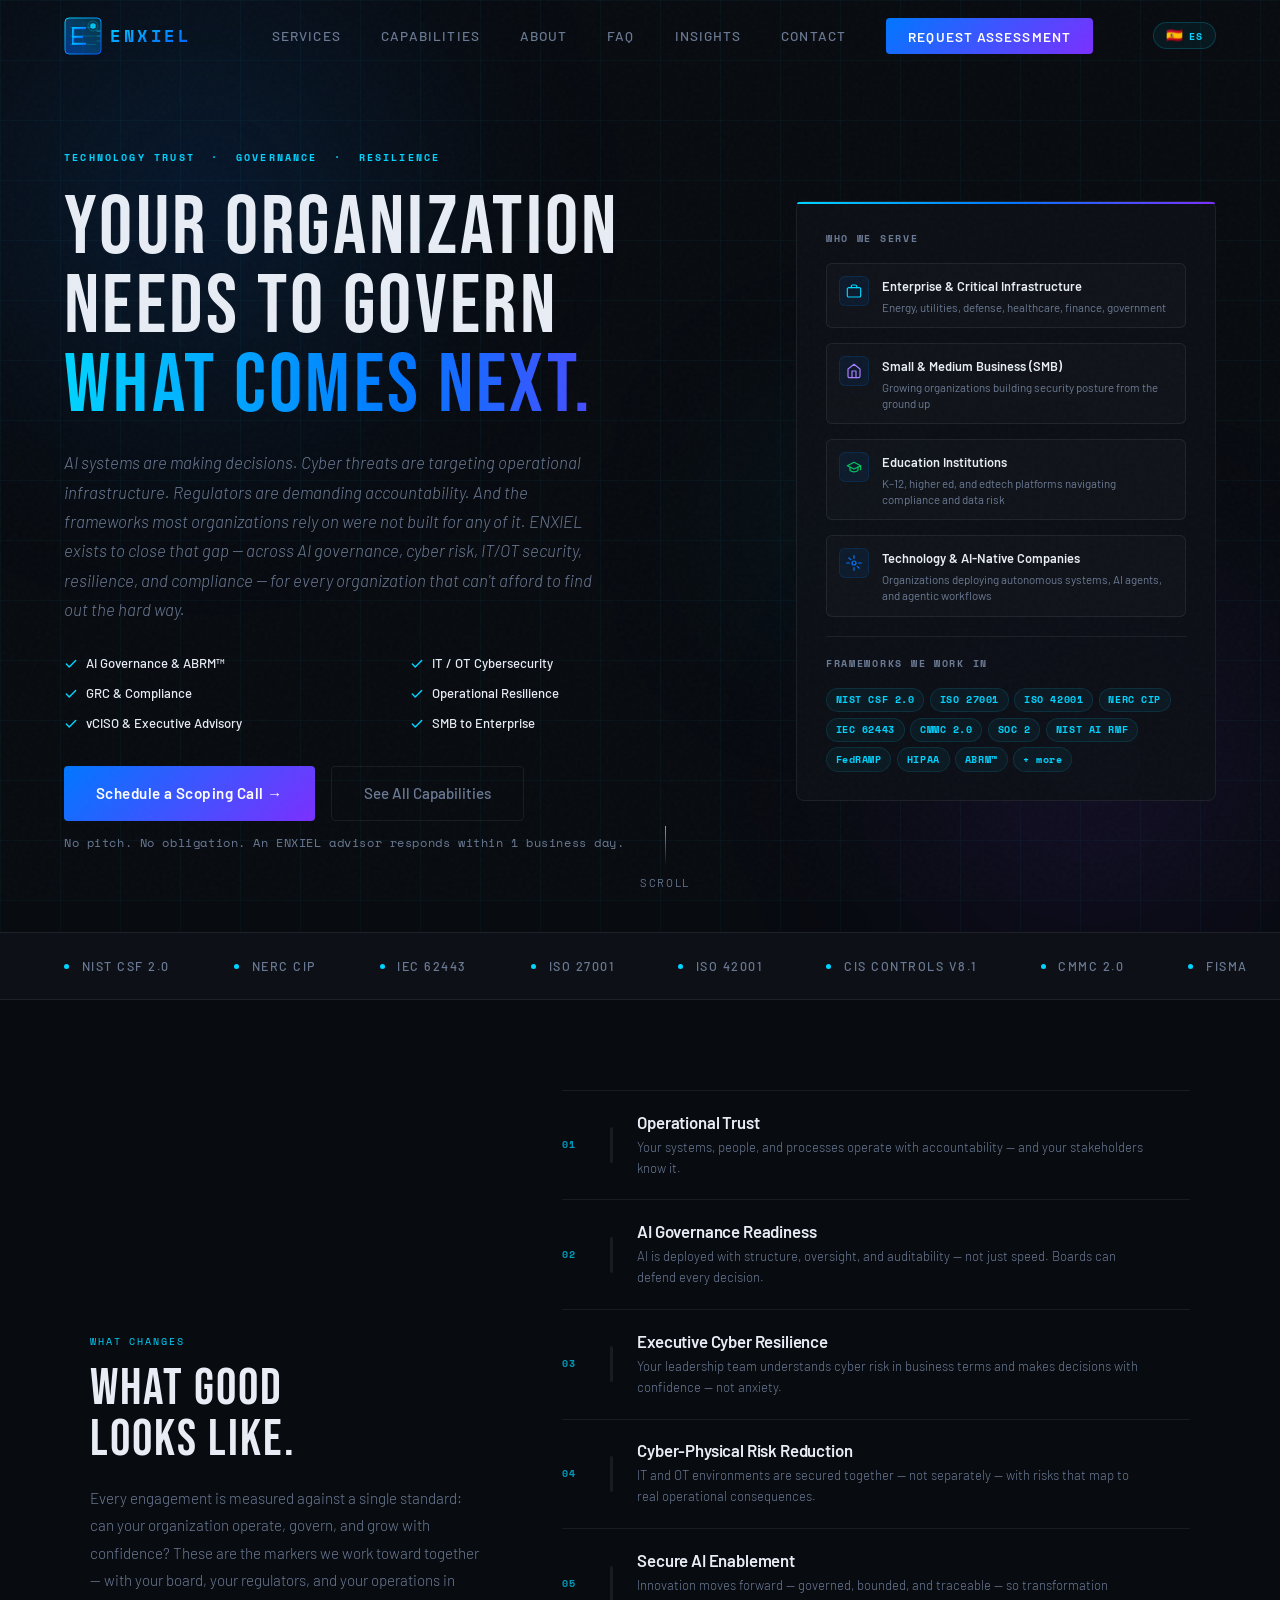
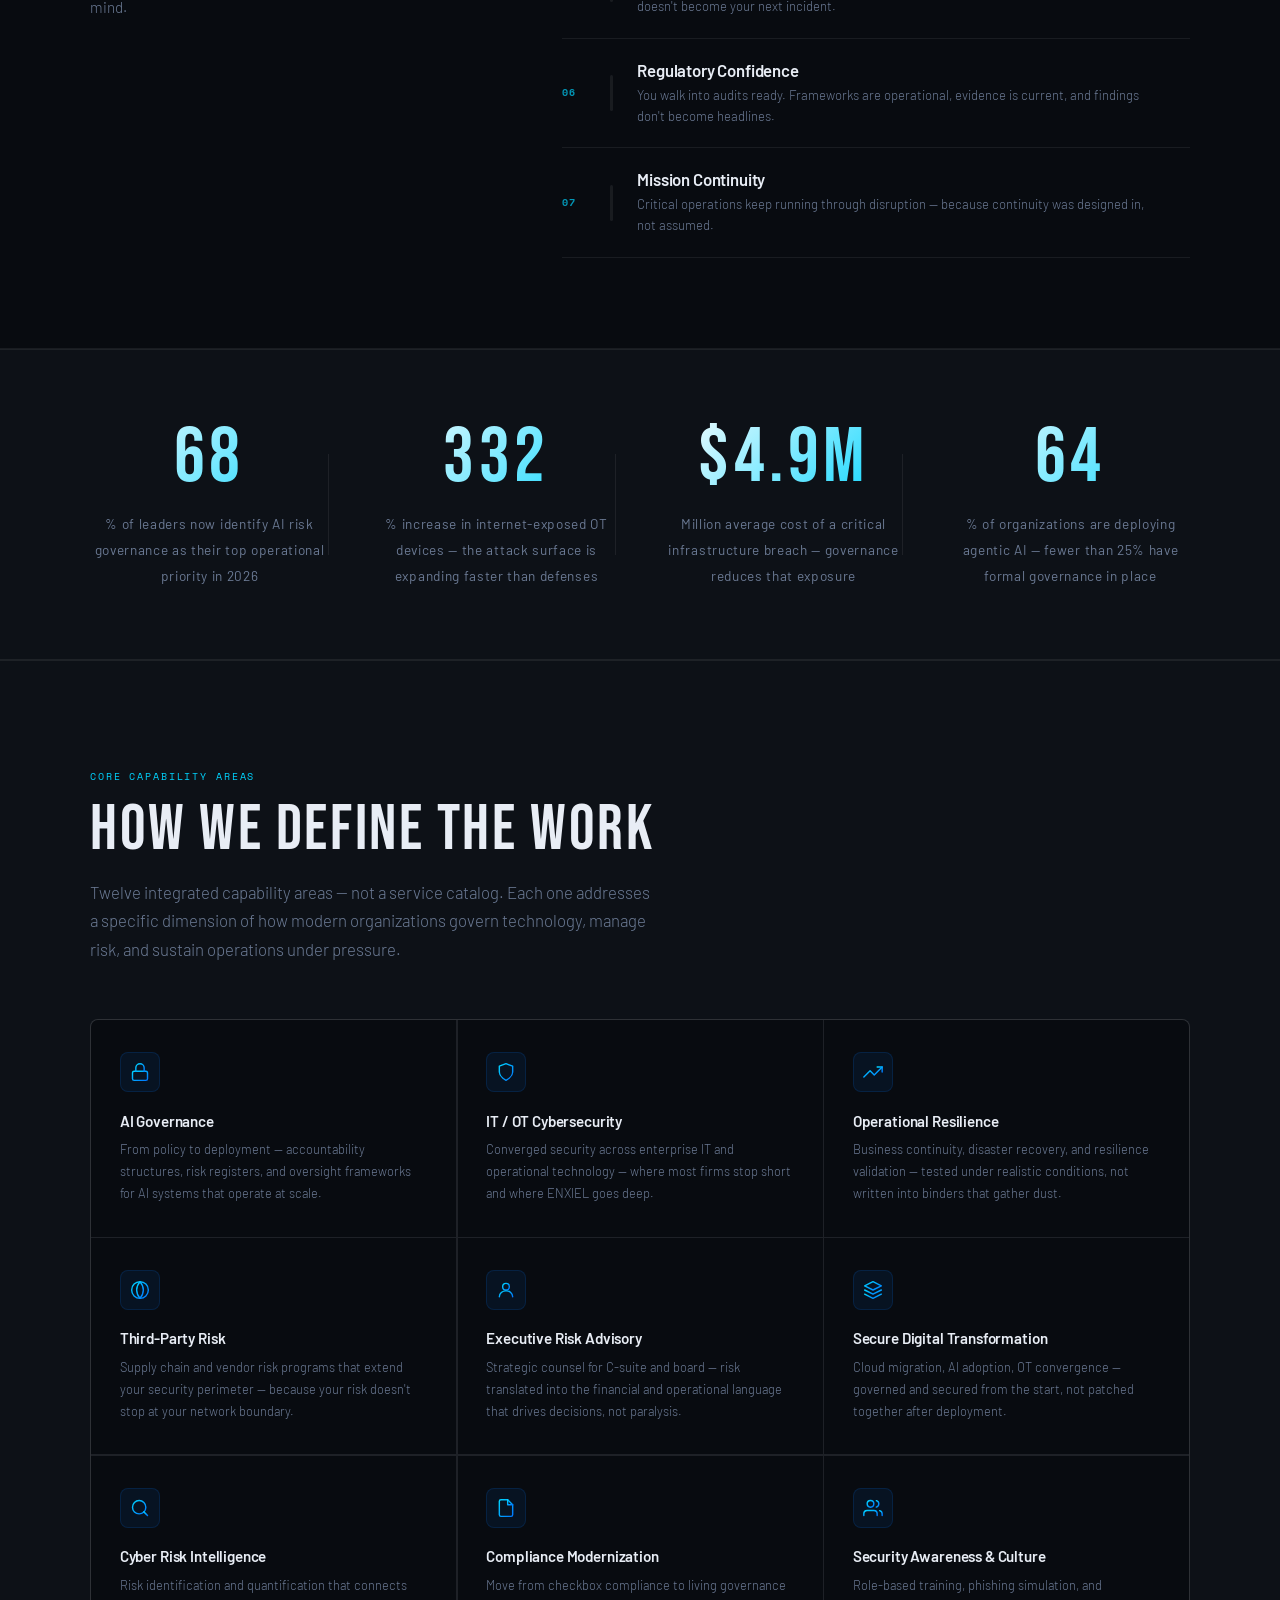
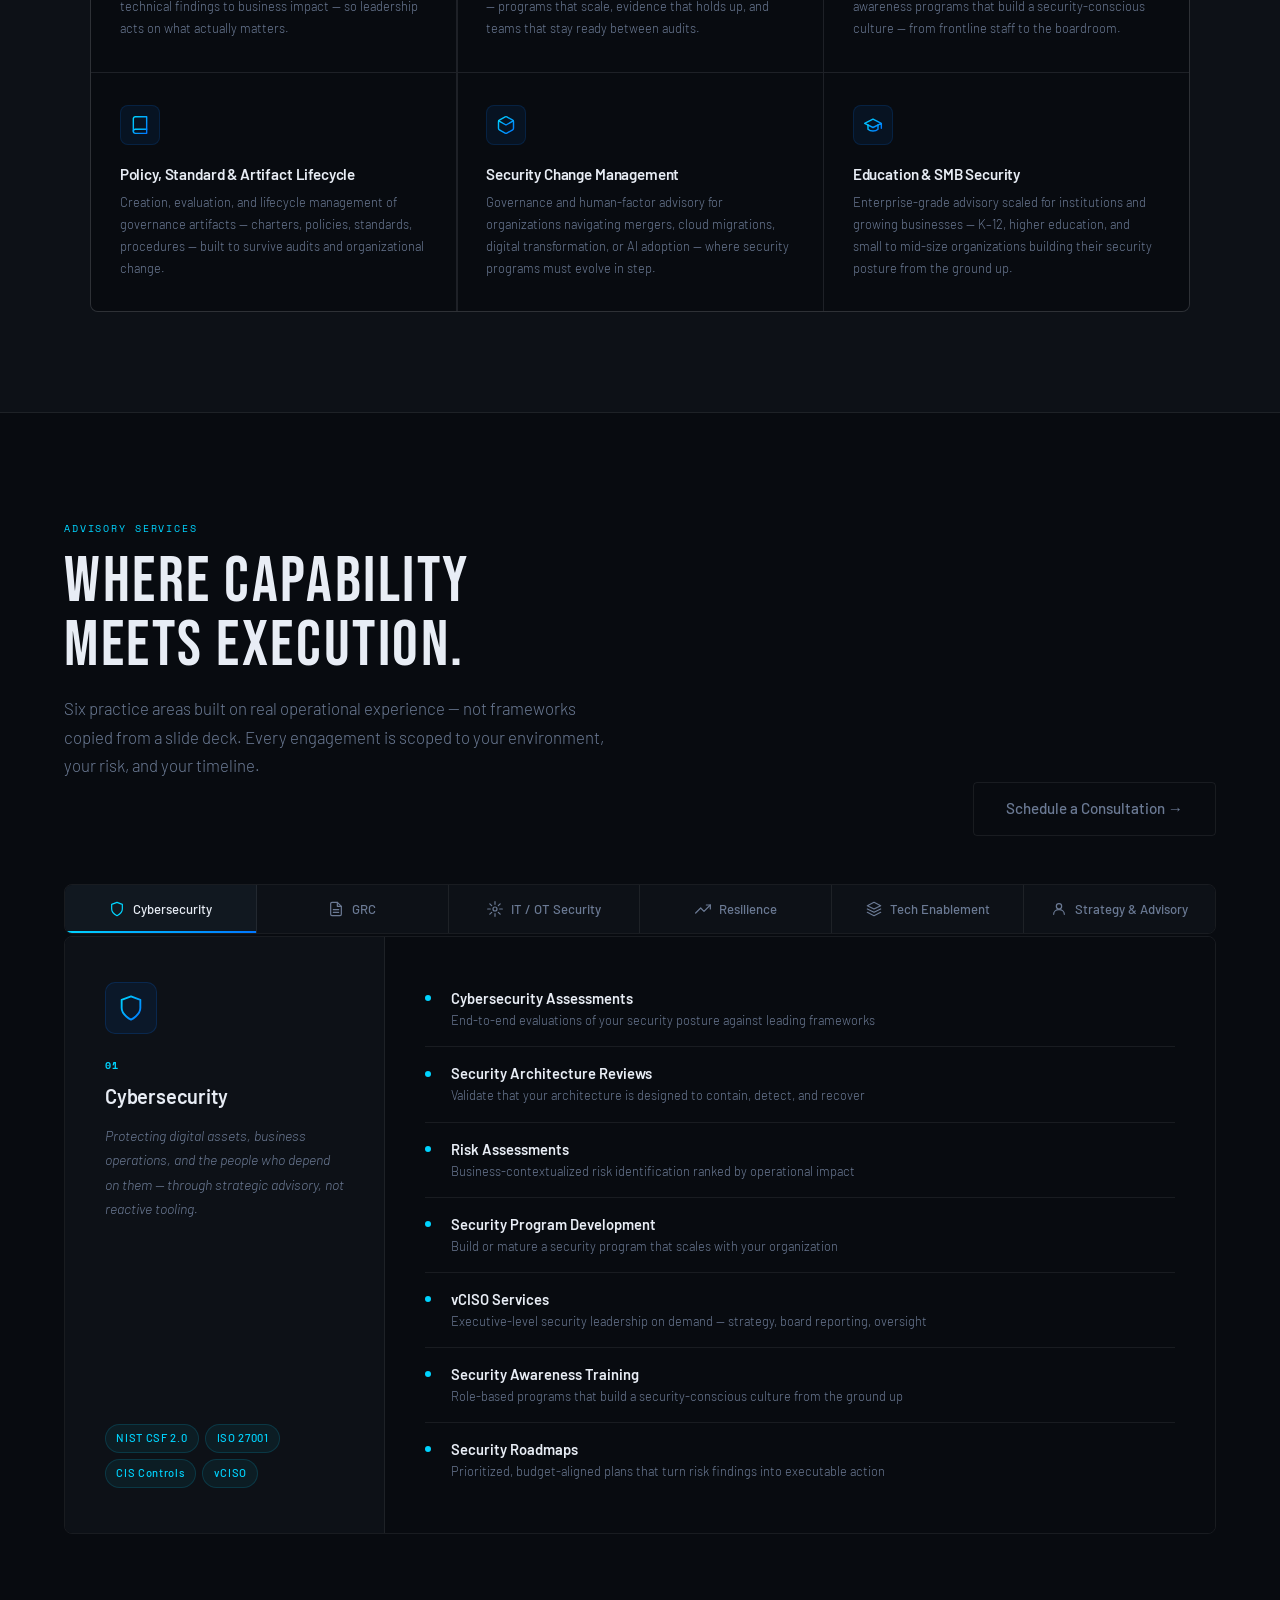
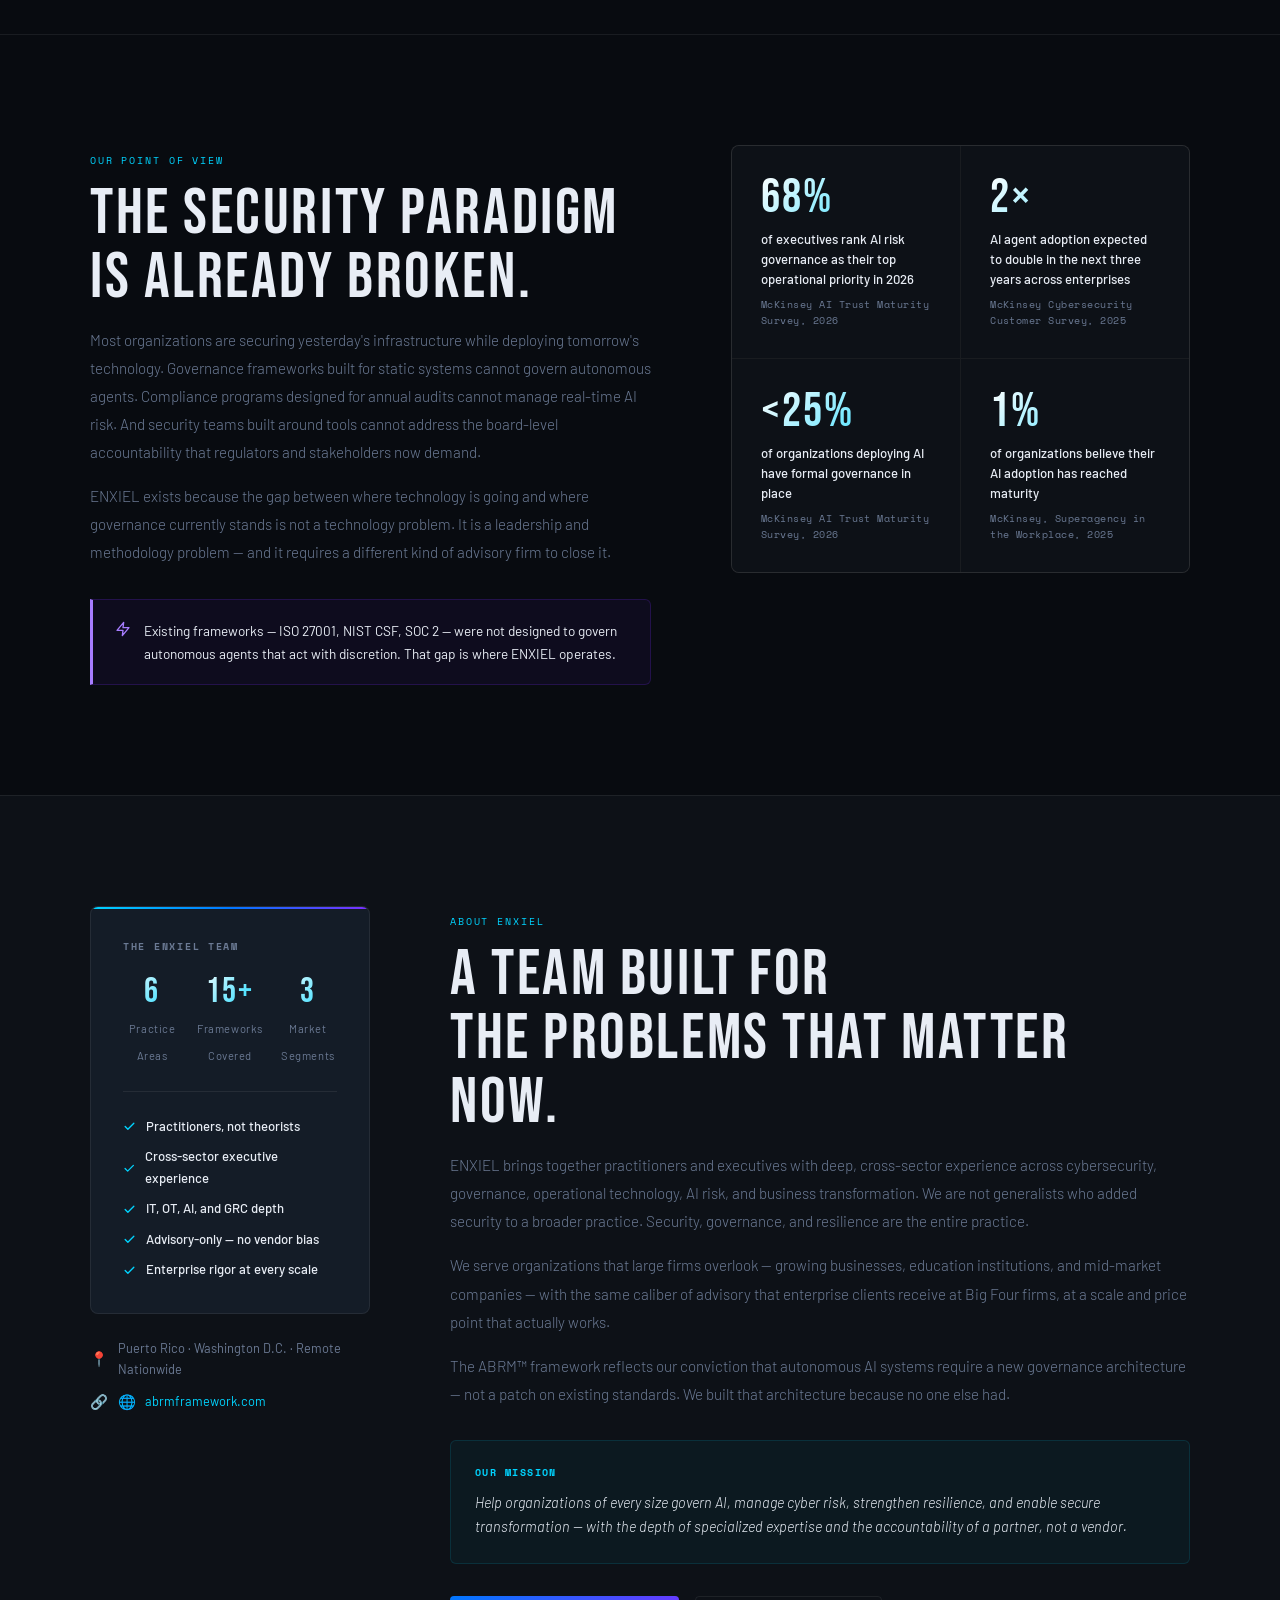
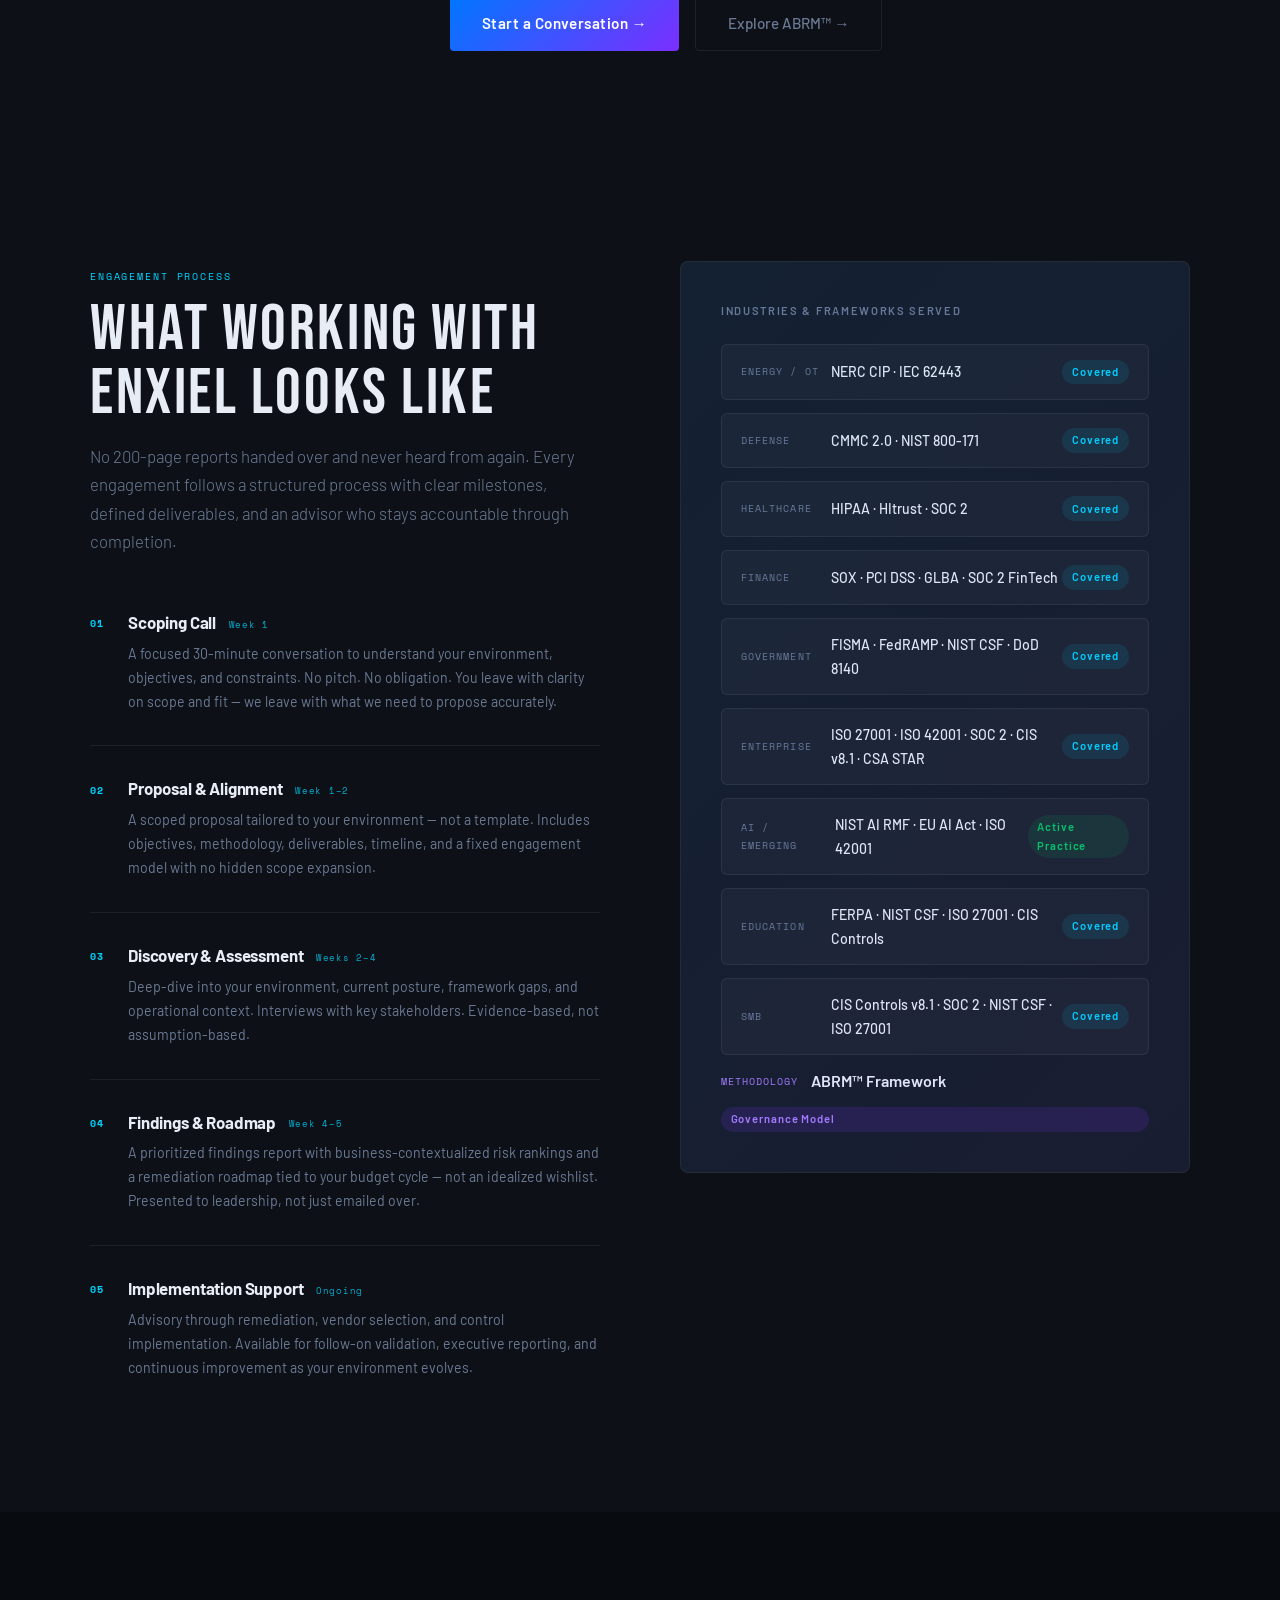
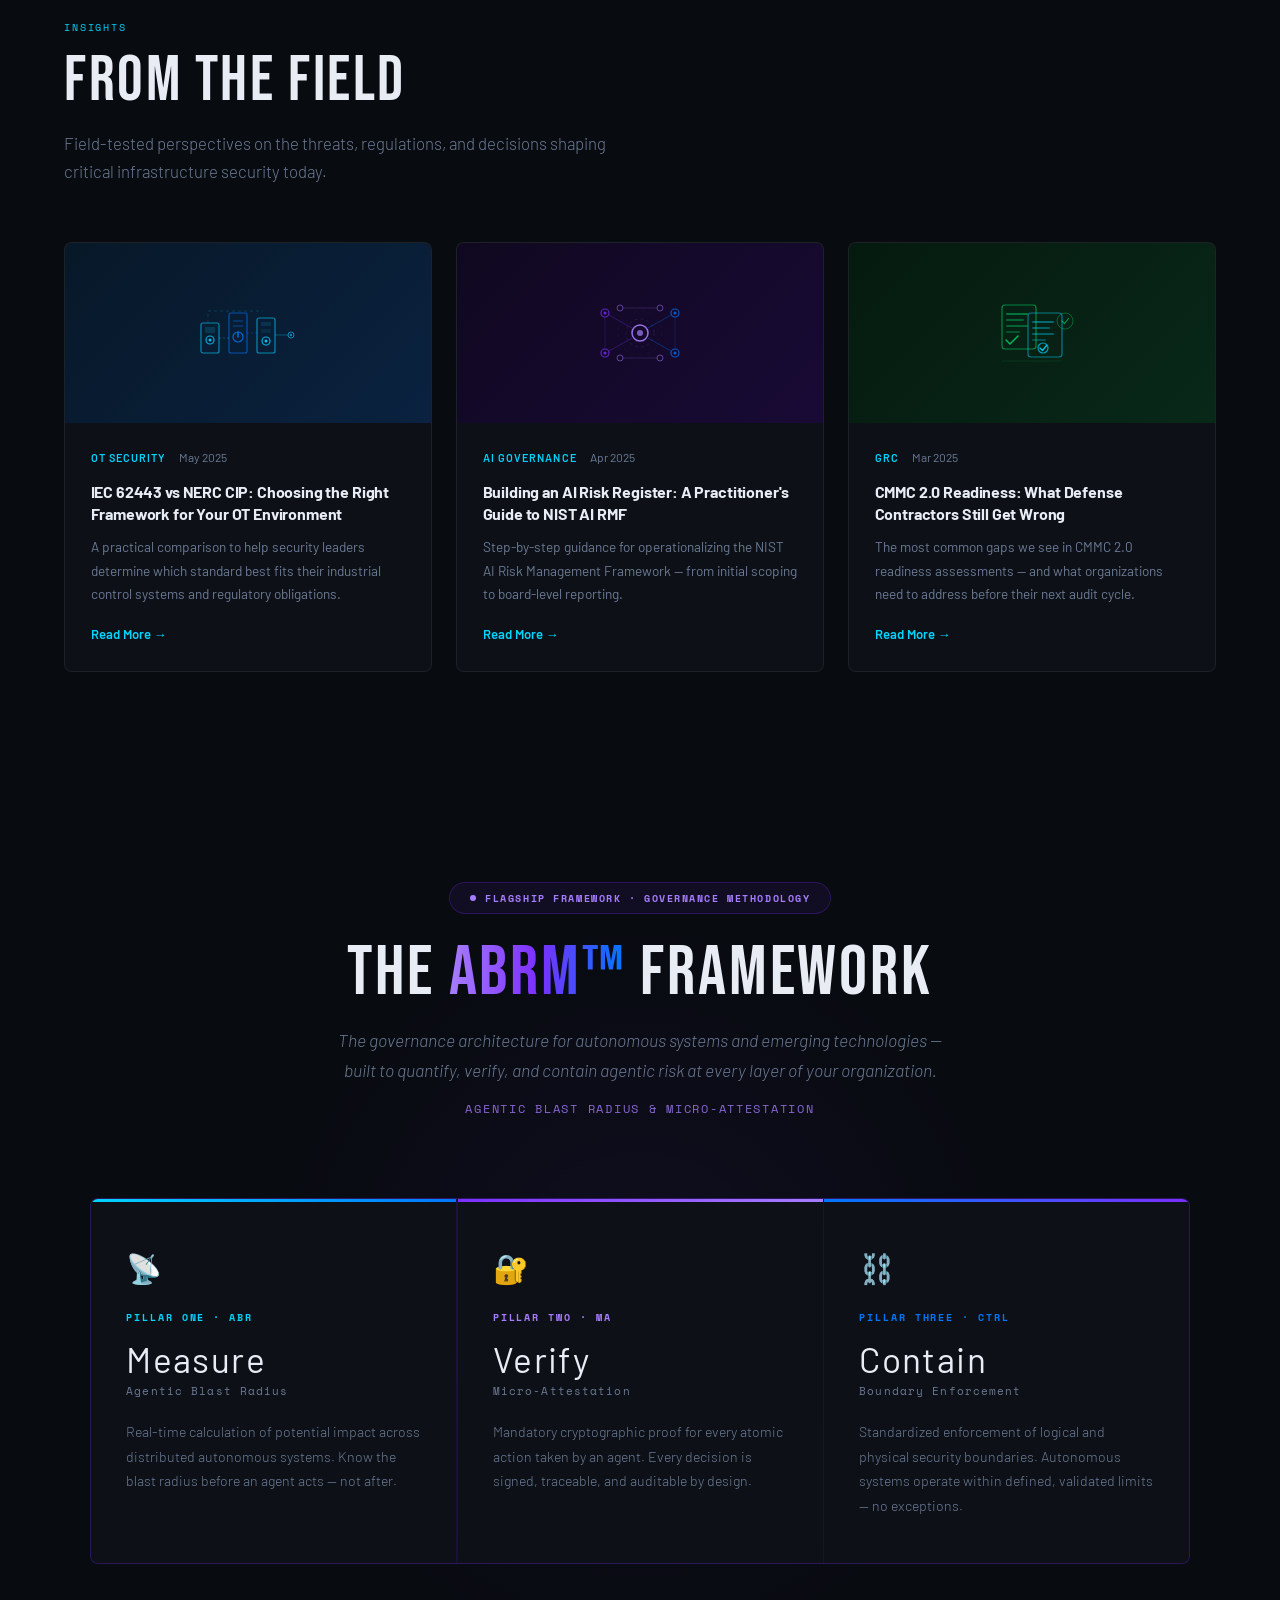
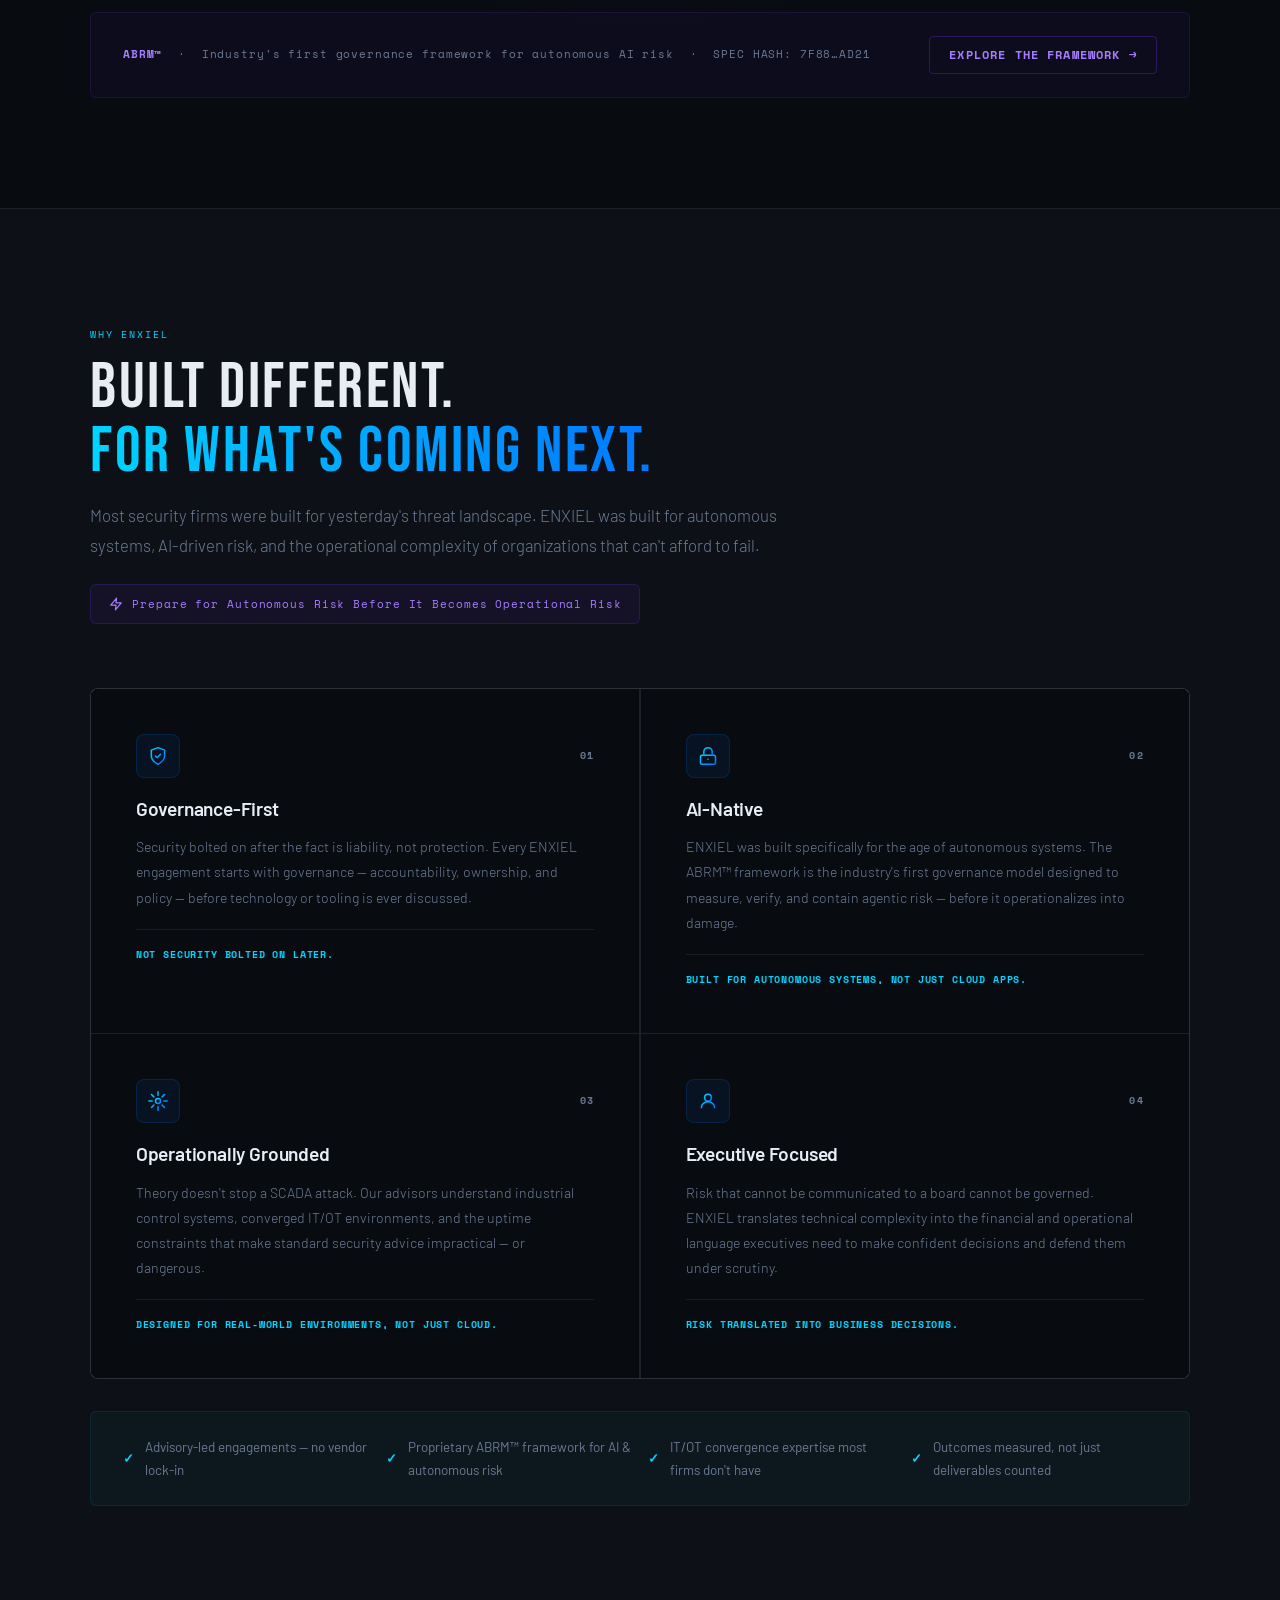
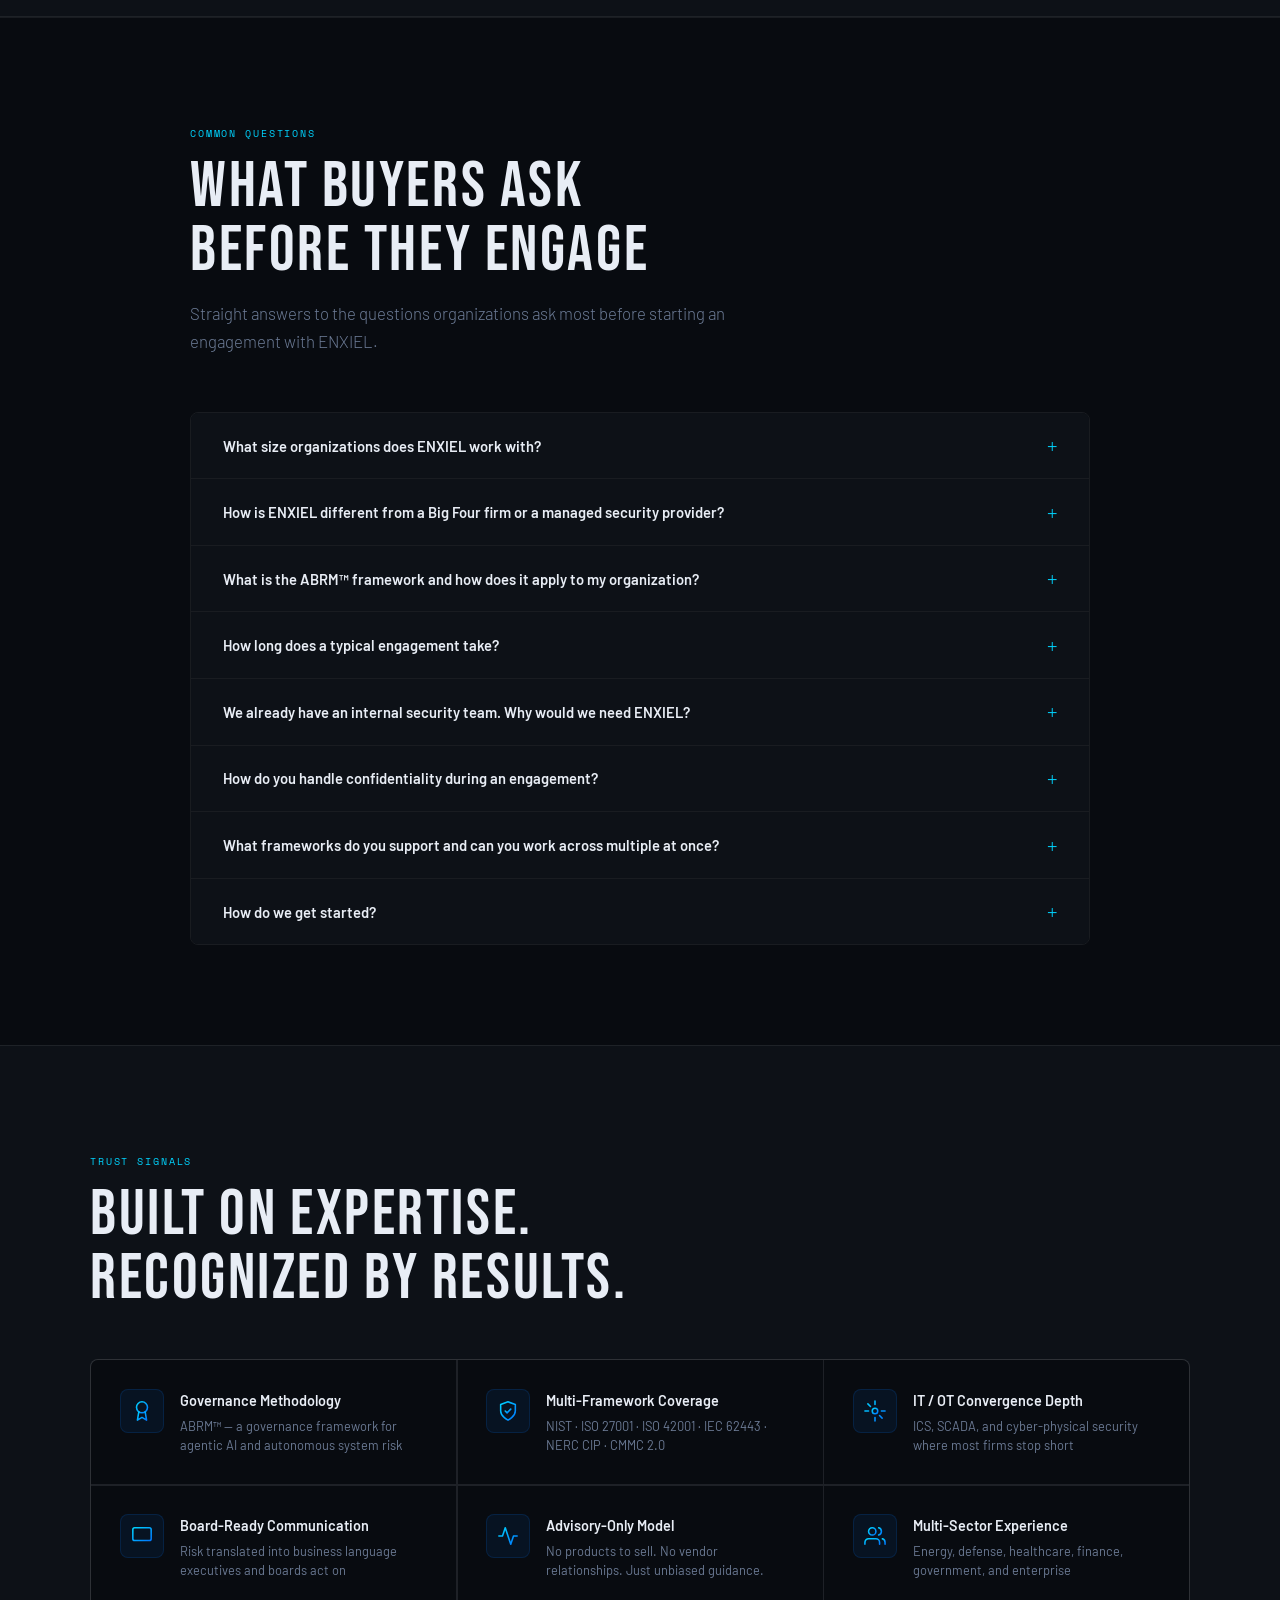
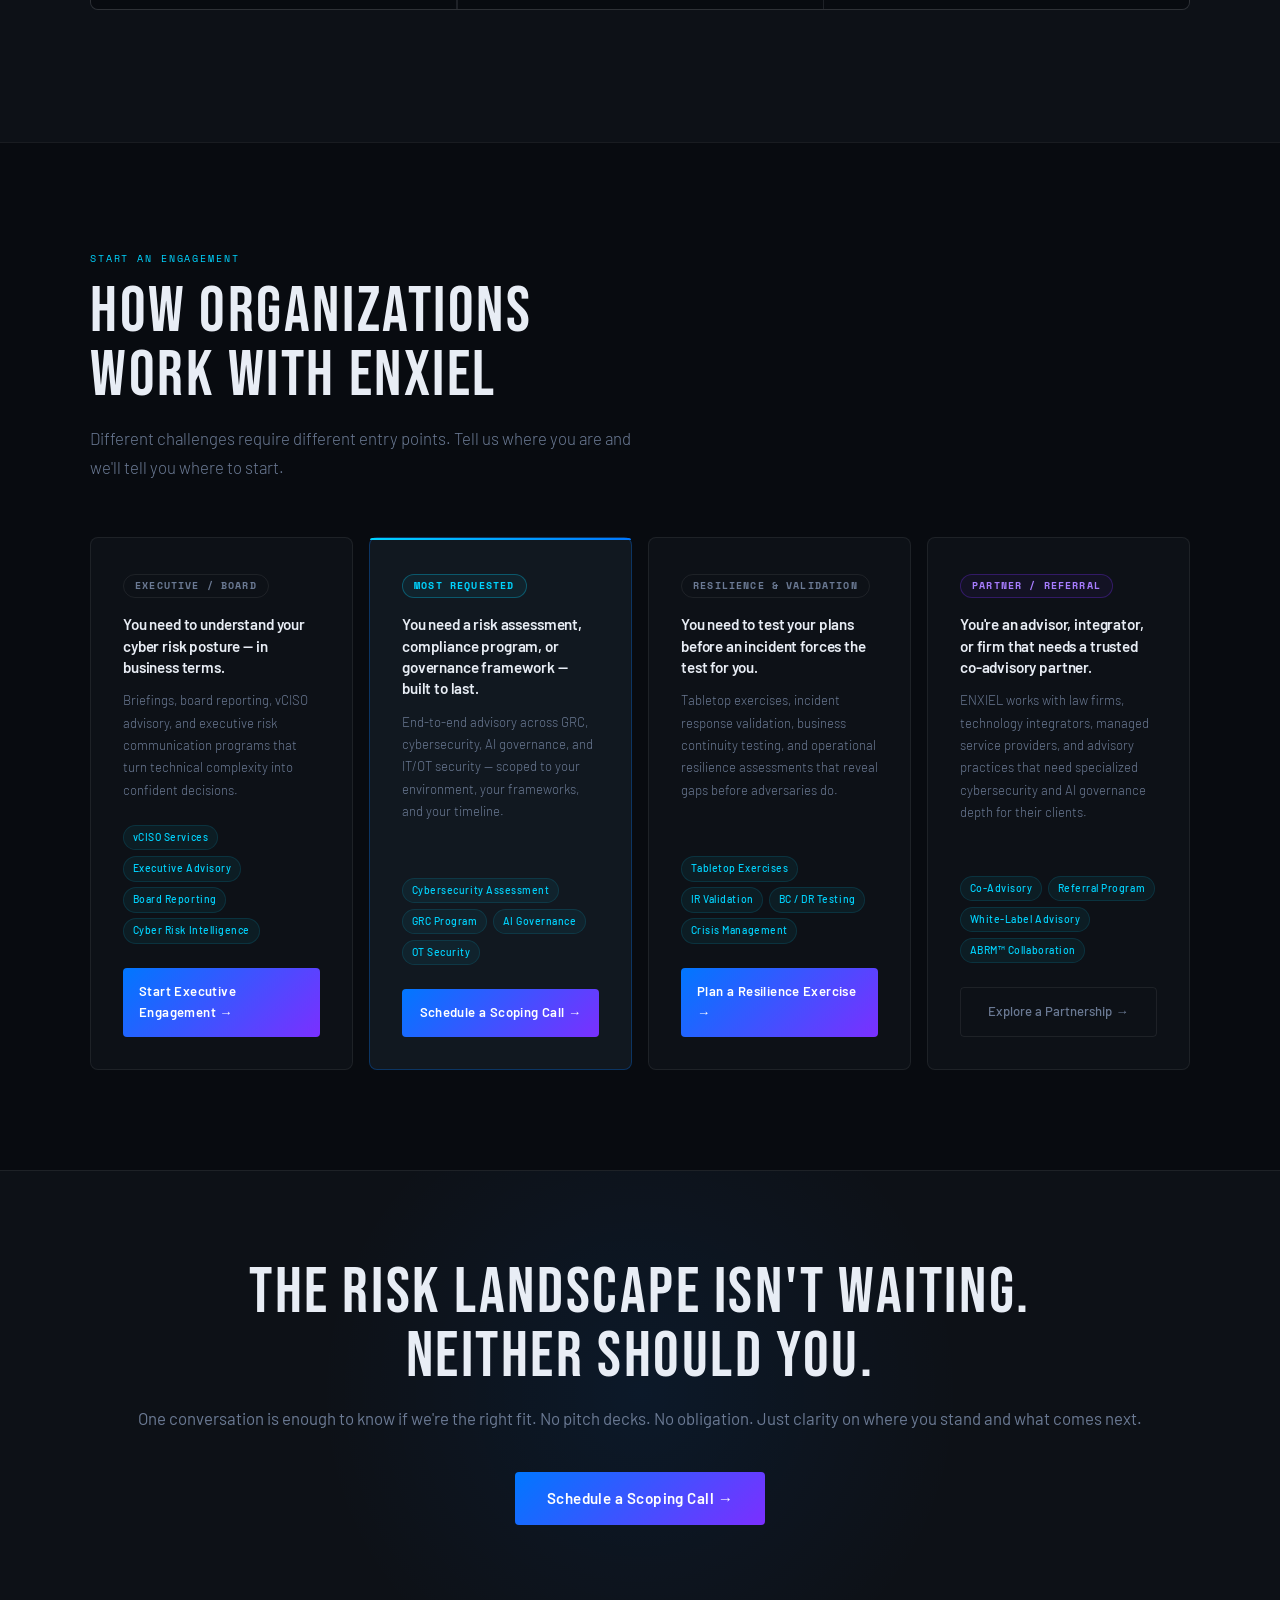
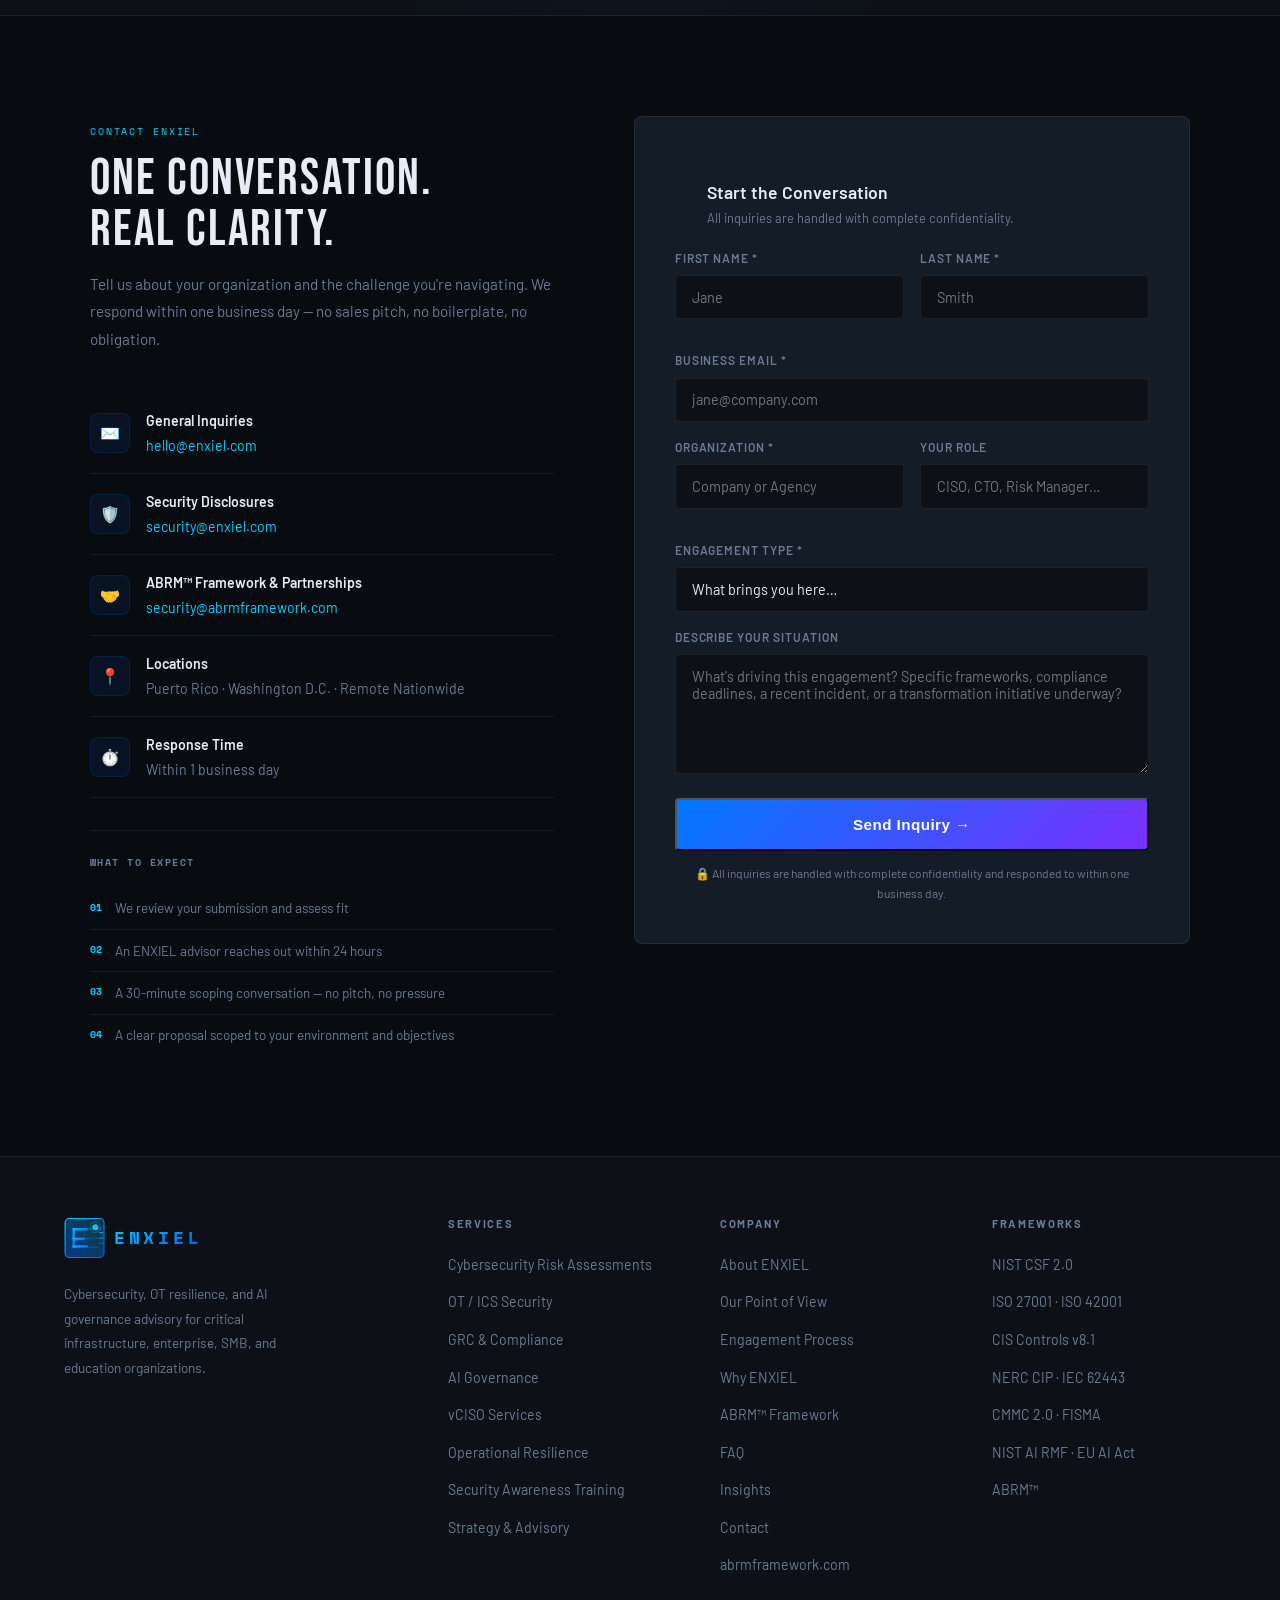
==== commit 90d97464: "Add files via upload" ====
--- a/index.html
+++ b/index.html
@@ -42,7 +42,7 @@
     "priceRange": "$$",
     "contactPoint": {
       "@type": "ContactPoint",
-      "email": "contact@enxiel.com",
+      "email": "hello@enxiel.com",
       "contactType": "customer service",
       "availableLanguage": ["English", "Spanish"]
     },
@@ -2561,12 +2561,13 @@
       transition: opacity 0.6s ease, transform 0.6s ease;
     }
 
-    .reveal-stagger.visible > *:nth-child(1) { opacity: 1; transform: none; transition-delay: 0s; }
-    .reveal-stagger.visible > *:nth-child(2) { opacity: 1; transform: none; transition-delay: 0.1s; }
-    .reveal-stagger.visible > *:nth-child(3) { opacity: 1; transform: none; transition-delay: 0.2s; }
-    .reveal-stagger.visible > *:nth-child(4) { opacity: 1; transform: none; transition-delay: 0.3s; }
-    .reveal-stagger.visible > *:nth-child(5) { opacity: 1; transform: none; transition-delay: 0.4s; }
-    .reveal-stagger.visible > *:nth-child(6) { opacity: 1; transform: none; transition-delay: 0.5s; }
+    .reveal-stagger.visible > * { opacity: 1; transform: none; }
+    .reveal-stagger.visible > *:nth-child(1) { transition-delay: 0s; }
+    .reveal-stagger.visible > *:nth-child(2) { transition-delay: 0.1s; }
+    .reveal-stagger.visible > *:nth-child(3) { transition-delay: 0.2s; }
+    .reveal-stagger.visible > *:nth-child(4) { transition-delay: 0.3s; }
+    .reveal-stagger.visible > *:nth-child(5) { transition-delay: 0.4s; }
+    .reveal-stagger.visible > *:nth-child(n+6) { transition-delay: 0.5s; }
 
     /* ─── FOOTER LANGUAGE NOTE ───────────────────────────────── */
     .footer-lang-note {
@@ -2642,6 +2643,7 @@
       .stat-item::after { display: none; }
     }
   </style>
+  <script src="https://challenges.cloudflare.com/turnstile/v0/api.js" async defer></script>
 </head>
 <body>
 
@@ -4042,7 +4044,14 @@
           <div class="contact-detail-icon">✉️</div>
           <div class="contact-detail-text">
             <strong>General Inquiries</strong>
-            <a href="mailto:contact@enxiel.com" style="color:var(--accent);text-decoration:none;">contact@enxiel.com</a>
+            <a href="mailto:hello@enxiel.com" style="color:var(--accent);text-decoration:none;">hello@enxiel.com</a>
+          </div>
+        </div>
+        <div class="contact-detail">
+          <div class="contact-detail-icon">🛡️</div>
+          <div class="contact-detail-text">
+            <strong>Security Disclosures</strong>
+            <a href="mailto:security@enxiel.com" style="color:var(--accent);text-decoration:none;">security@enxiel.com</a>
           </div>
         </div>
         <div class="contact-detail">
@@ -4094,34 +4103,39 @@
           <h3>Start the Conversation</h3>
           <p>All inquiries are handled with complete confidentiality.</p>
         </div>
-        <div id="formWrap">
+        <form id="formWrap" novalidate>
+          <!-- Honeypot field — hidden from real users, bots tend to fill every field -->
+          <div style="position:absolute;left:-9999px;top:-9999px;" aria-hidden="true">
+            <label for="website">Website</label>
+            <input id="website" name="website" type="text" tabindex="-1" autocomplete="off">
+          </div>
           <div class="form-row">
             <div class="form-group">
               <label for="fname">First Name *</label>
-              <input id="fname" type="text" placeholder="Jane" required>
+              <input id="fname" name="firstName" type="text" placeholder="Jane" required>
             </div>
             <div class="form-group">
               <label for="lname">Last Name *</label>
-              <input id="lname" type="text" placeholder="Smith">
+              <input id="lname" name="lastName" type="text" placeholder="Smith">
             </div>
           </div>
           <div class="form-group">
             <label for="email">Business Email *</label>
-            <input id="email" type="email" placeholder="jane@company.com" required>
+            <input id="email" name="email" type="email" placeholder="jane@company.com" required>
           </div>
           <div class="form-row">
             <div class="form-group">
               <label for="company">Organization *</label>
-              <input id="company" type="text" placeholder="Company or Agency">
+              <input id="company" name="company" type="text" placeholder="Company or Agency">
             </div>
             <div class="form-group">
               <label for="role">Your Role</label>
-              <input id="role" type="text" placeholder="CISO, CTO, Risk Manager…">
+              <input id="role" name="role" type="text" placeholder="CISO, CTO, Risk Manager…">
             </div>
           </div>
           <div class="form-group">
             <label for="service">Engagement Type *</label>
-            <select id="service">
+            <select id="service" name="service">
               <option value="">What brings you here…</option>
               <optgroup label="── Advisory Engagements">
                 <option>Cybersecurity Risk Assessment</option>
@@ -4152,20 +4166,27 @@
           </div>
           <div class="form-group">
             <label for="message">Describe Your Situation</label>
-            <textarea id="message" placeholder="What's driving this engagement? Specific frameworks, compliance deadlines, a recent incident, or a transformation initiative underway?"></textarea>
-          </div>
+            <textarea id="message" name="message" placeholder="What's driving this engagement? Specific frameworks, compliance deadlines, a recent incident, or a transformation initiative underway?"></textarea>
+          </div>
+          <div id="formError" style="display:none;color:#ff6b6b;font-size:0.9rem;margin-bottom:12px;"></div>
+          <div class="cf-turnstile" data-sitekey="0x4AAAAAADuwY6Q7Nvp6UzYO" data-theme="dark" style="margin-bottom:16px;"></div>
           <div class="form-submit">
-            <button class="btn-primary" id="submitBtn" onclick="handleSubmit(event)">
+            <button class="btn-primary" type="submit" id="submitBtn">
               Send Inquiry →
             </button>
           </div>
           <p class="form-note">🔒 All inquiries are handled with complete confidentiality and responded to within one business day.</p>
-        </div>
+        </form>
 
         <div class="form-success" id="formSuccess">
           <div class="form-success-icon">✅</div>
           <h3>Inquiry Received</h3>
           <p>An ENXIEL advisor will review your submission and reach out within one business day to discuss next steps.</p>
+          <p style="margin-top:16px;">
+            <span style="color:var(--muted);font-size:0.8rem;letter-spacing:1px;text-transform:uppercase;">Reference Number</span><br>
+            <span id="formReference" style="color:var(--accent);font-weight:bold;font-size:1.1rem;letter-spacing:1px;"></span>
+          </p>
+          <p style="margin-top:8px;color:var(--muted);font-size:0.85rem;">A confirmation with this reference has been sent to your email.</p>
         </div>
       </div>
     </div>
@@ -4270,7 +4291,7 @@
 
     <div class="footer-bottom">
       <p data-i18n="footer.rights">© 2026 ENXIEL. All rights reserved. &nbsp;·&nbsp; <a href="/privacy" style="color:var(--muted);">Privacy Policy</a> &nbsp;·&nbsp; <a href="/terms" style="color:var(--muted);">Terms of Engagement</a></p>
-      <p><a href="mailto:contact@enxiel.com" style="color:var(--accent);">contact@enxiel.com</a> &nbsp;·&nbsp; <a href="https://www.enxiel.com" style="color:var(--muted);">www.enxiel.com</a></p>
+      <p><a href="mailto:hello@enxiel.com" style="color:var(--accent);">hello@enxiel.com</a> &nbsp;·&nbsp; <a href="https://www.enxiel.com" style="color:var(--muted);">www.enxiel.com</a></p>
     </div>
   </footer>
 
@@ -4771,16 +4792,83 @@
     if (statsEl) statsObserver.observe(statsEl);
 
     // ── Form submit
-    function handleSubmit(e) {
+    // Cloudflare Worker endpoint that handles this form.
+    // Replace with your deployed Worker URL (workers.dev URL, or a custom route
+    // like https://www.enxiel.com/api/contact if you map one).
+    const CONTACT_WORKER_URL = 'https://enxiel-contact-form.YOUR-SUBDOMAIN.workers.dev';
+
+    document.getElementById('formWrap').addEventListener('submit', async function (e) {
       e.preventDefault();
+
+      const form = e.target;
       const btn = document.getElementById('submitBtn');
+      const errorBox = document.getElementById('formError');
+      errorBox.style.display = 'none';
+
+      // Basic client-side validation
+      const firstName = form.firstName.value.trim();
+      const email = form.email.value.trim();
+      const service = form.service.value;
+      const emailPattern = /^[^\s@]+@[^\s@]+\.[^\s@]+$/;
+
+      if (!firstName || !email || !service) {
+        errorBox.textContent = 'Please fill in your name, business email, and engagement type.';
+        errorBox.style.display = 'block';
+        return;
+      }
+      if (!emailPattern.test(email)) {
+        errorBox.textContent = 'Please enter a valid email address.';
+        errorBox.style.display = 'block';
+        return;
+      }
+
+      // Turnstile bot-protection check
+      const turnstileToken = typeof turnstile !== 'undefined' ? turnstile.getResponse() : '';
+      if (!turnstileToken) {
+        errorBox.textContent = 'Please complete the verification checkbox before submitting.';
+        errorBox.style.display = 'block';
+        return;
+      }
+
+      const payload = {
+        firstName,
+        lastName: form.lastName.value.trim(),
+        email,
+        company: form.company.value.trim(),
+        role: form.role.value.trim(),
+        service,
+        message: form.message.value.trim(),
+        website: form.website.value, // honeypot — should be empty
+        turnstileToken
+      };
+
       btn.textContent = 'Sending…';
       btn.disabled = true;
-      setTimeout(() => {
-        document.getElementById('formWrap').style.display = 'none';
+
+      try {
+        const res = await fetch(CONTACT_WORKER_URL, {
+          method: 'POST',
+          headers: { 'Content-Type': 'application/json' },
+          body: JSON.stringify(payload)
+        });
+
+        const data = await res.json().catch(() => ({}));
+
+        if (!res.ok) {
+          throw new Error(data.error || 'Something went wrong. Please try again or email hello@enxiel.com directly.');
+        }
+
+        document.getElementById('formReference').textContent = data.reference || '';
+        form.style.display = 'none';
         document.getElementById('formSuccess').style.display = 'block';
-      }, 1200);
-    }
+      } catch (err) {
+        errorBox.textContent = err.message || 'Something went wrong. Please try again or email hello@enxiel.com directly.';
+        errorBox.style.display = 'block';
+        btn.textContent = 'Send Inquiry →';
+        btn.disabled = false;
+        if (typeof turnstile !== 'undefined') turnstile.reset();
+      }
+    });
   </script>
 </body>
 </html>
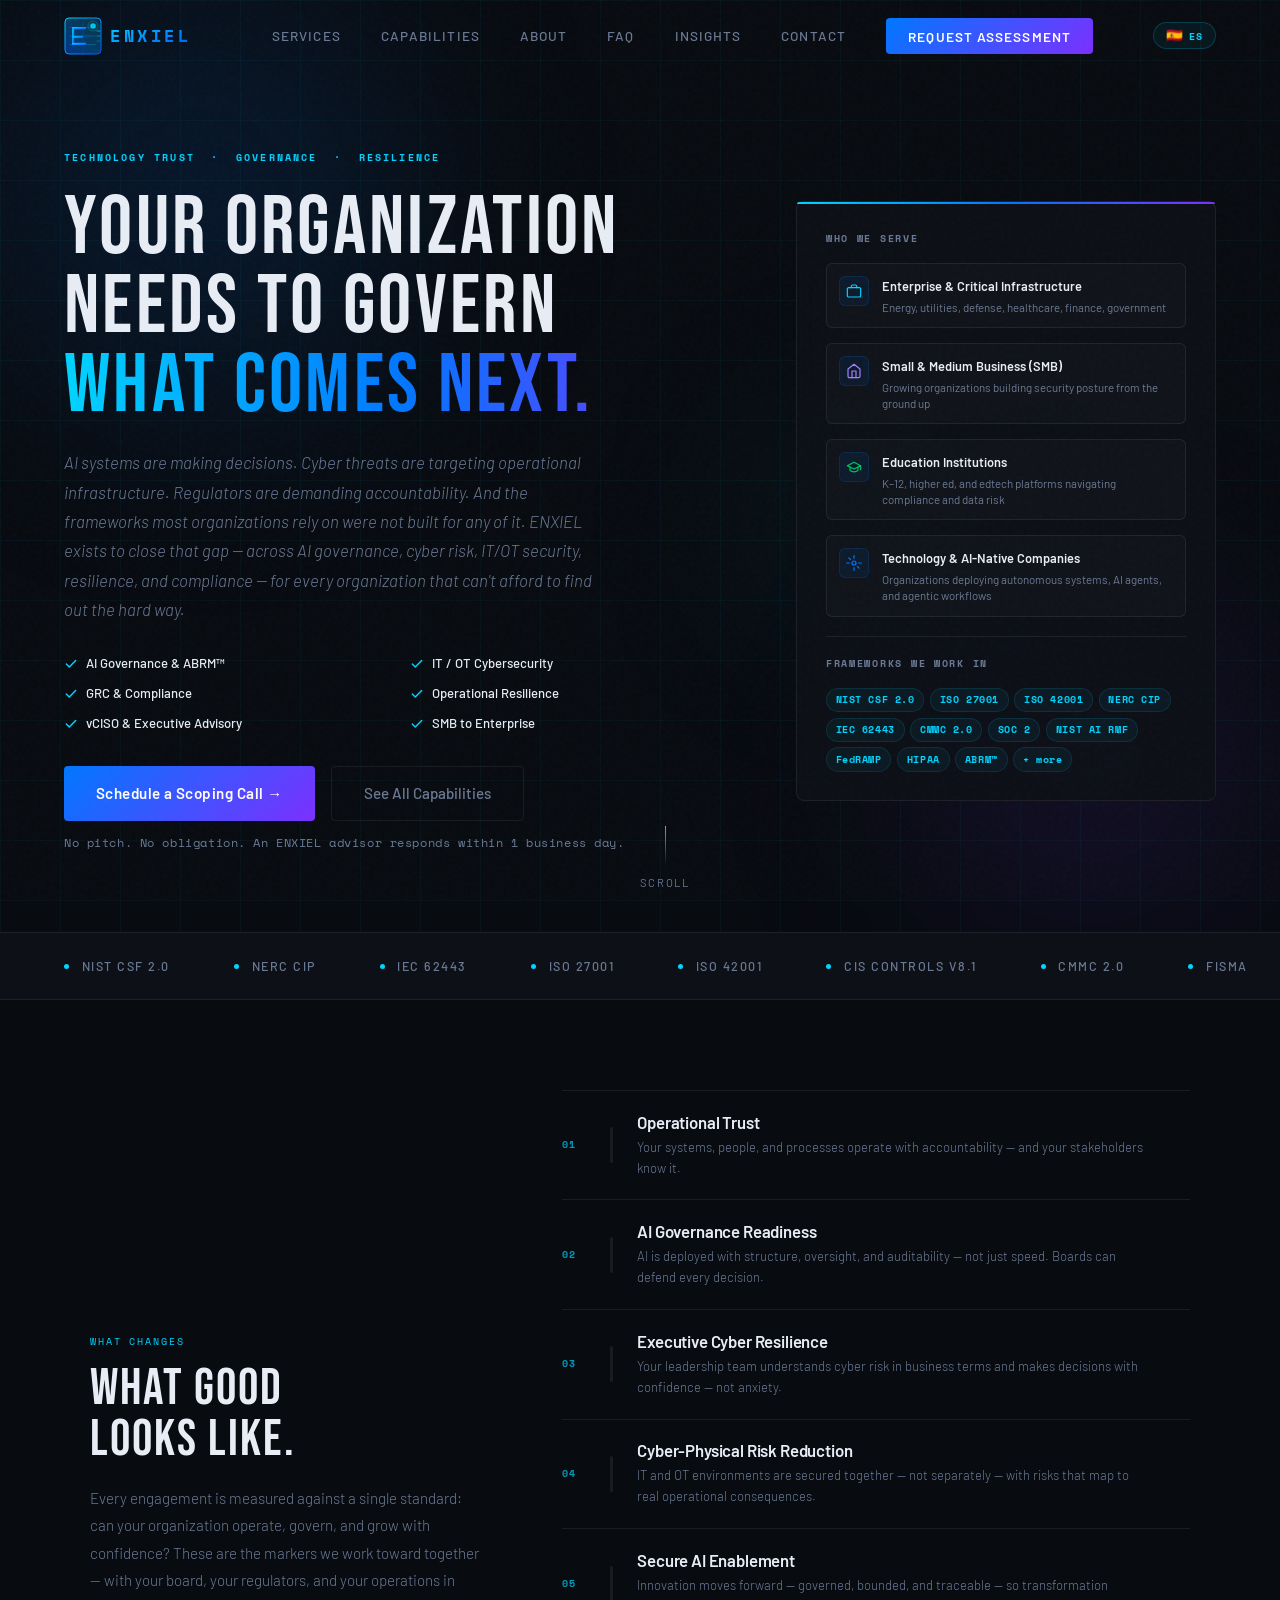
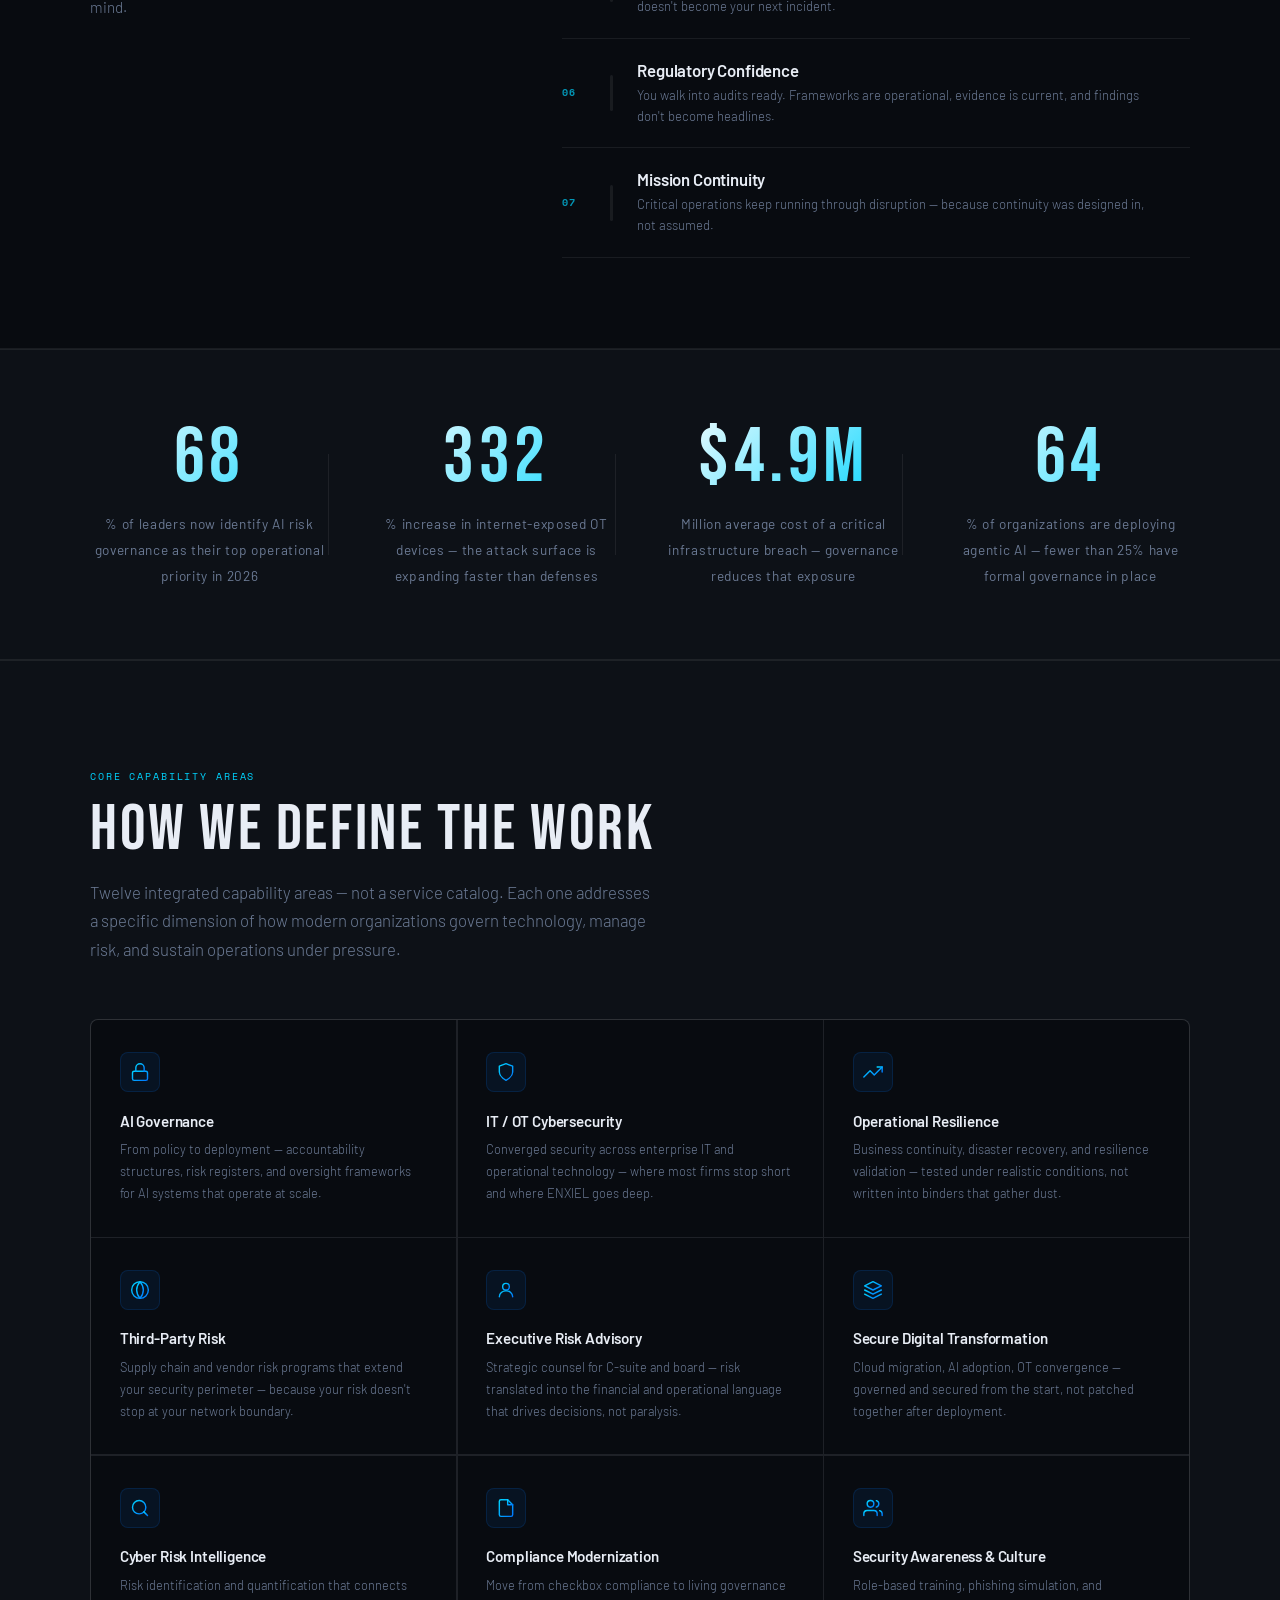
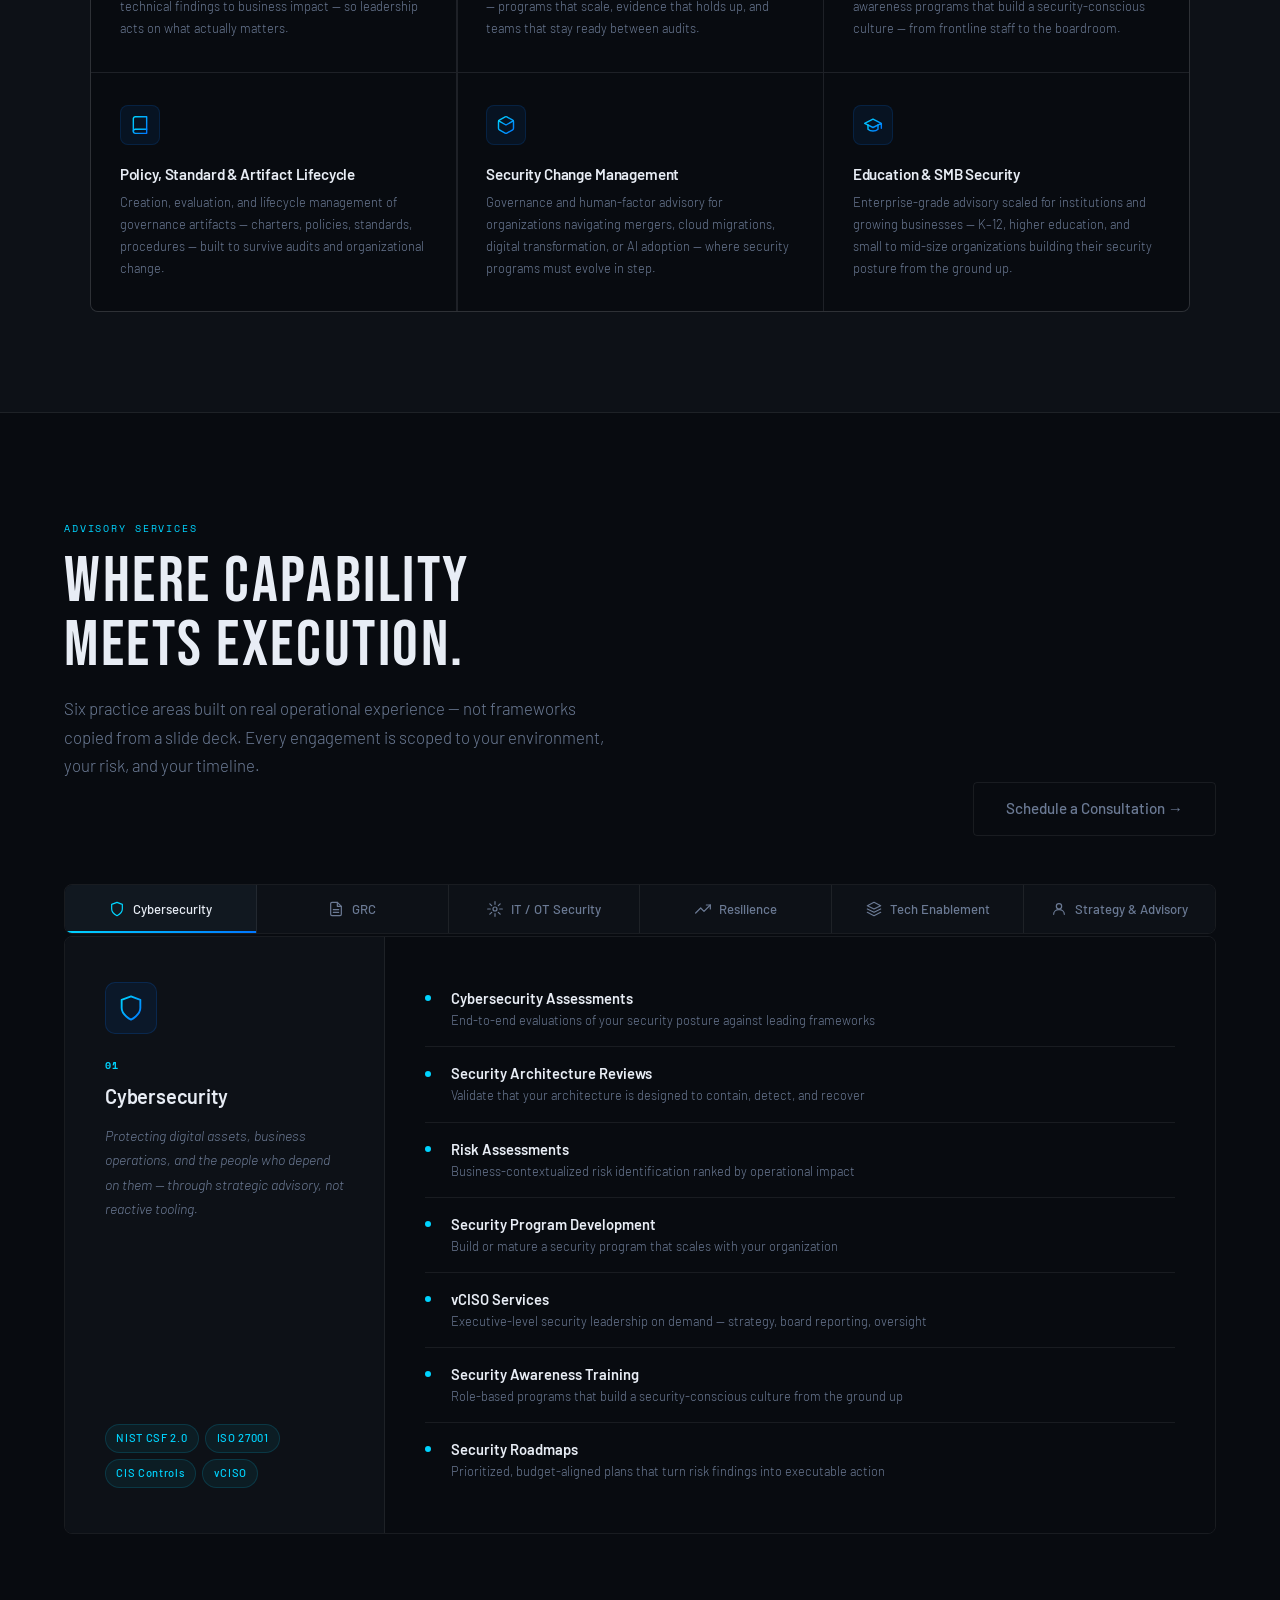
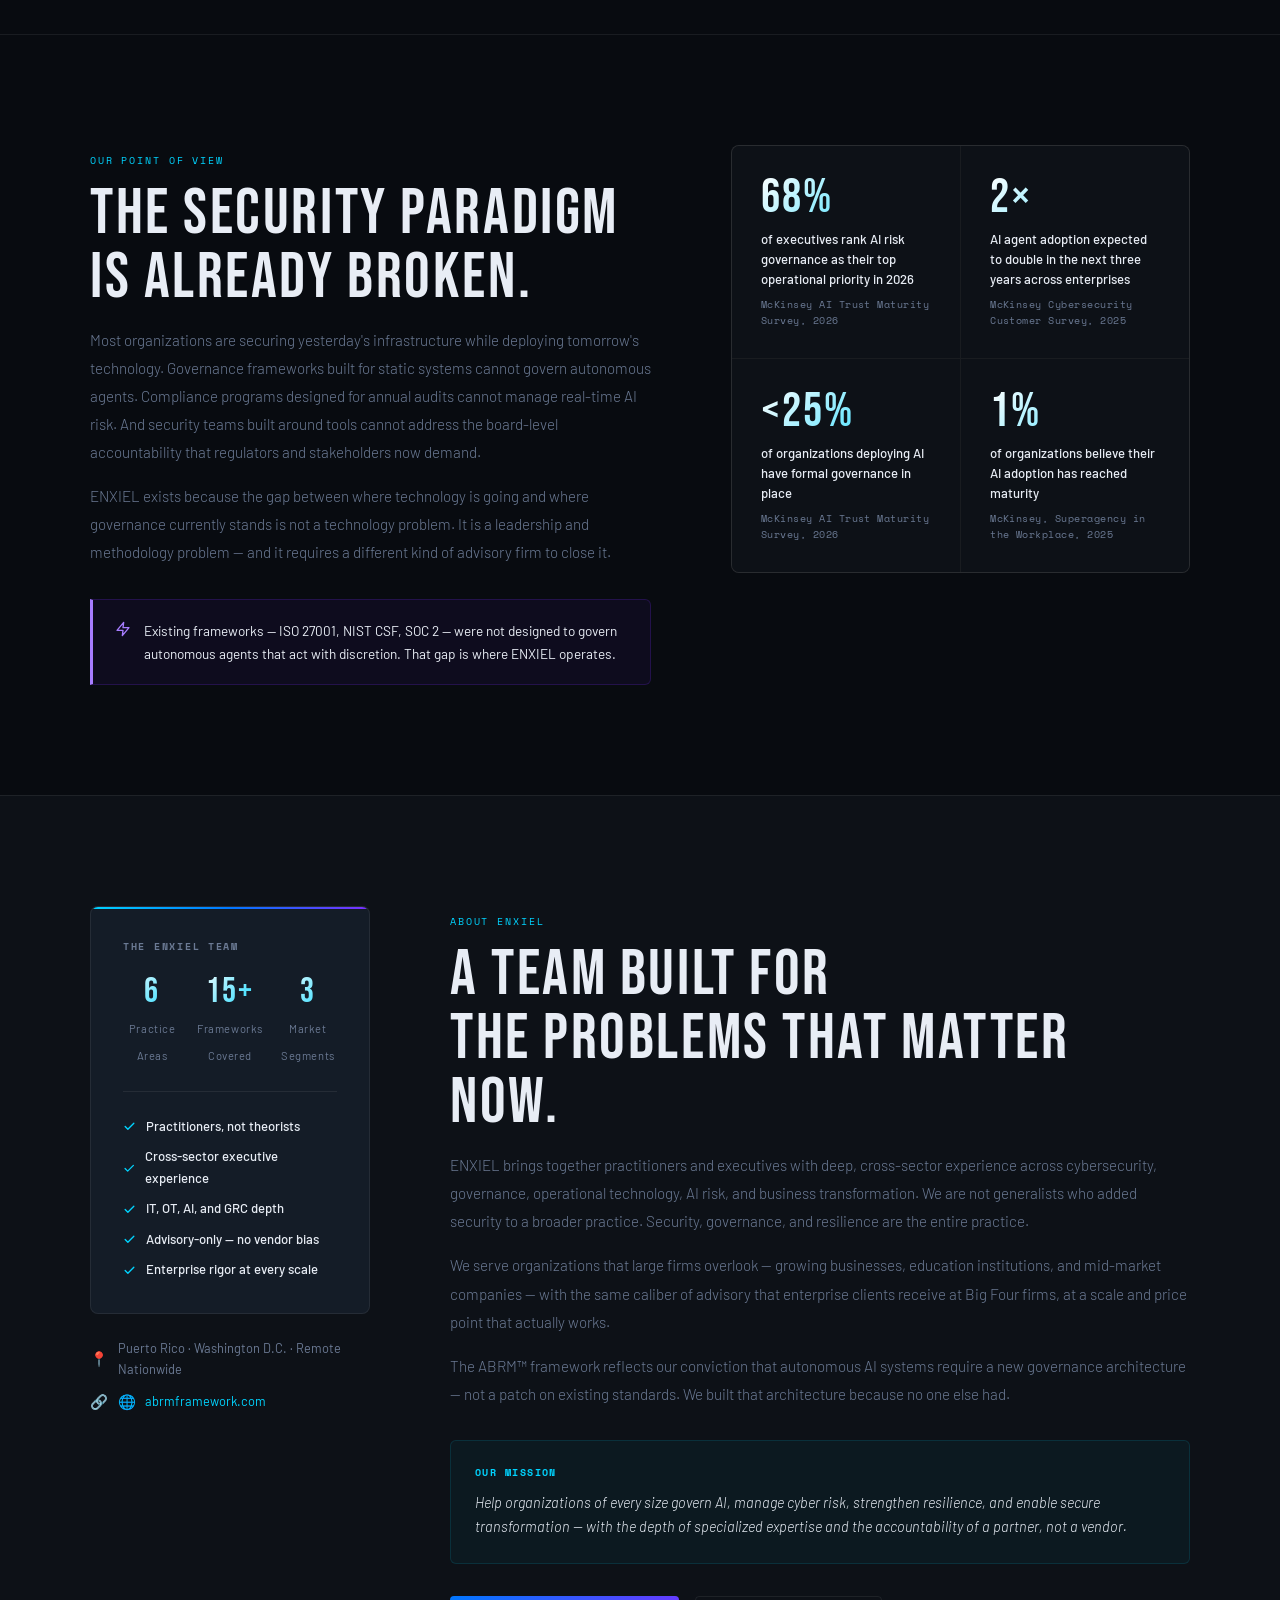
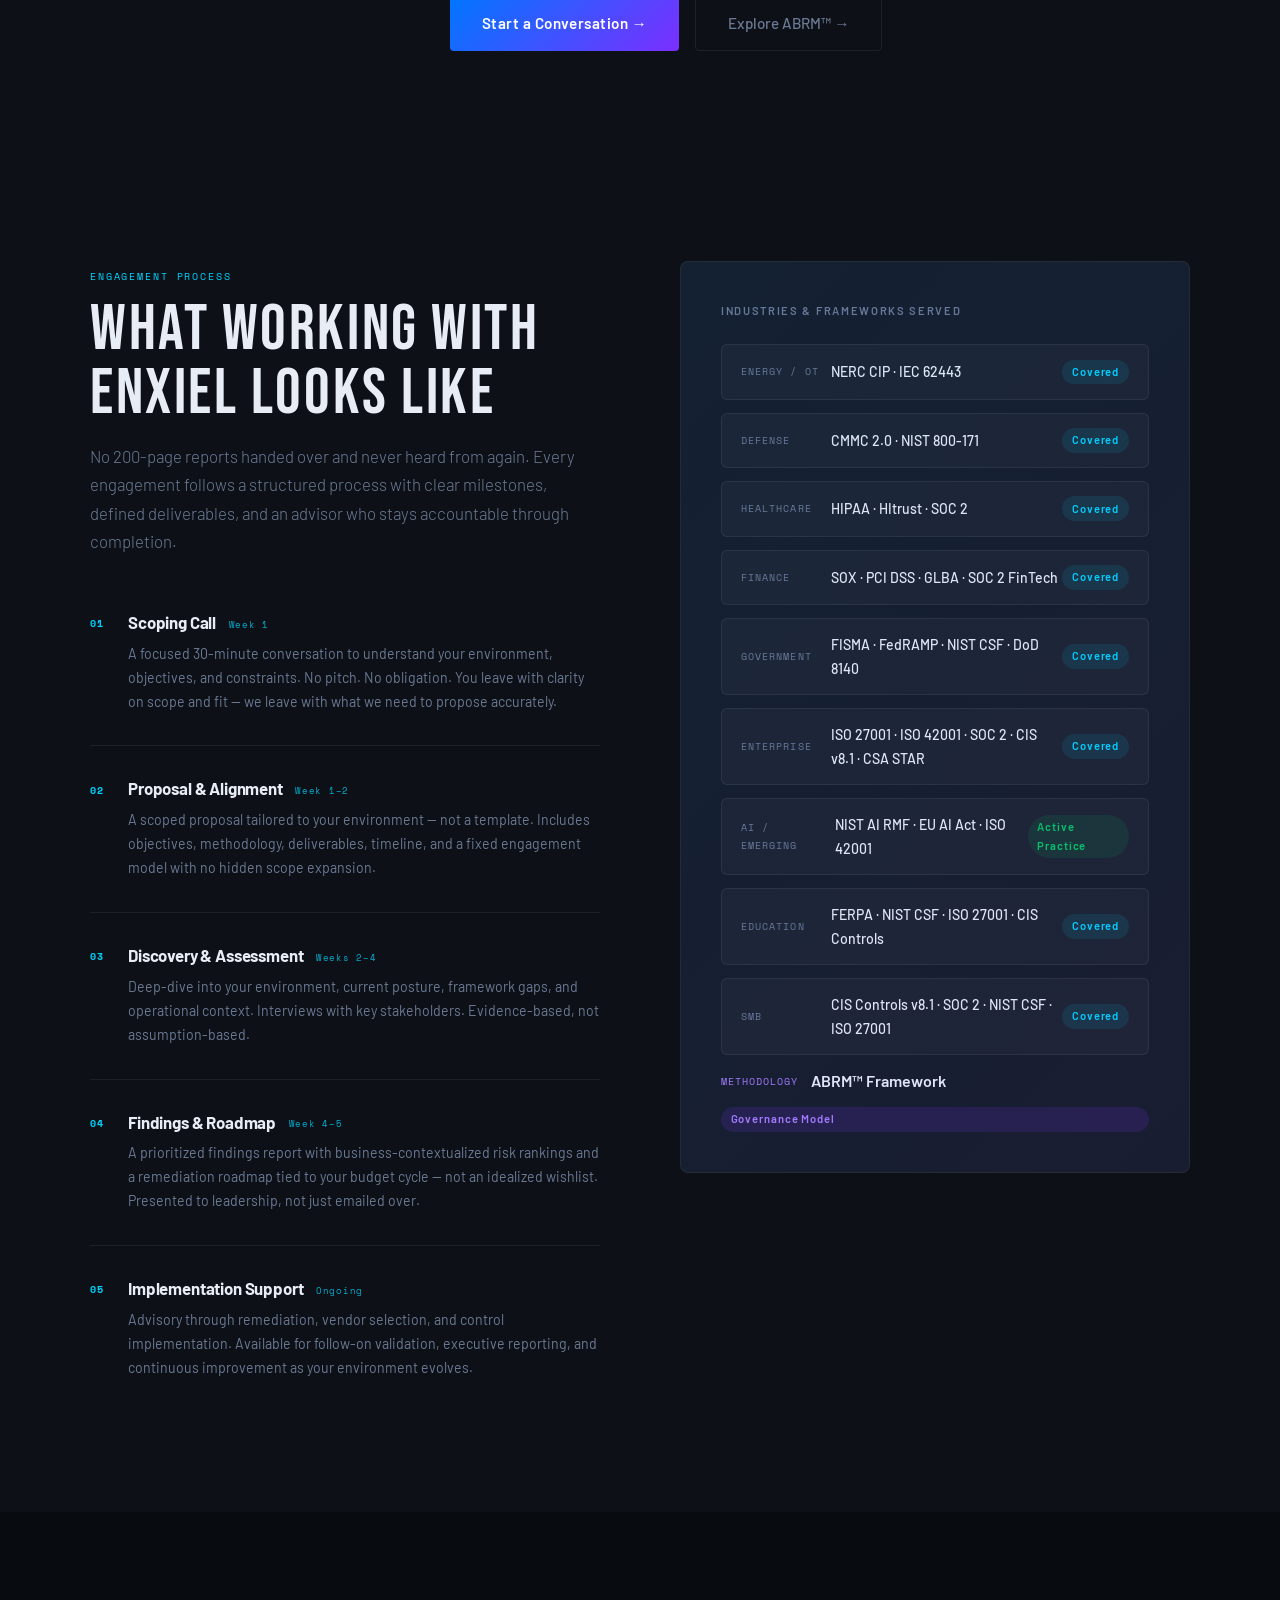
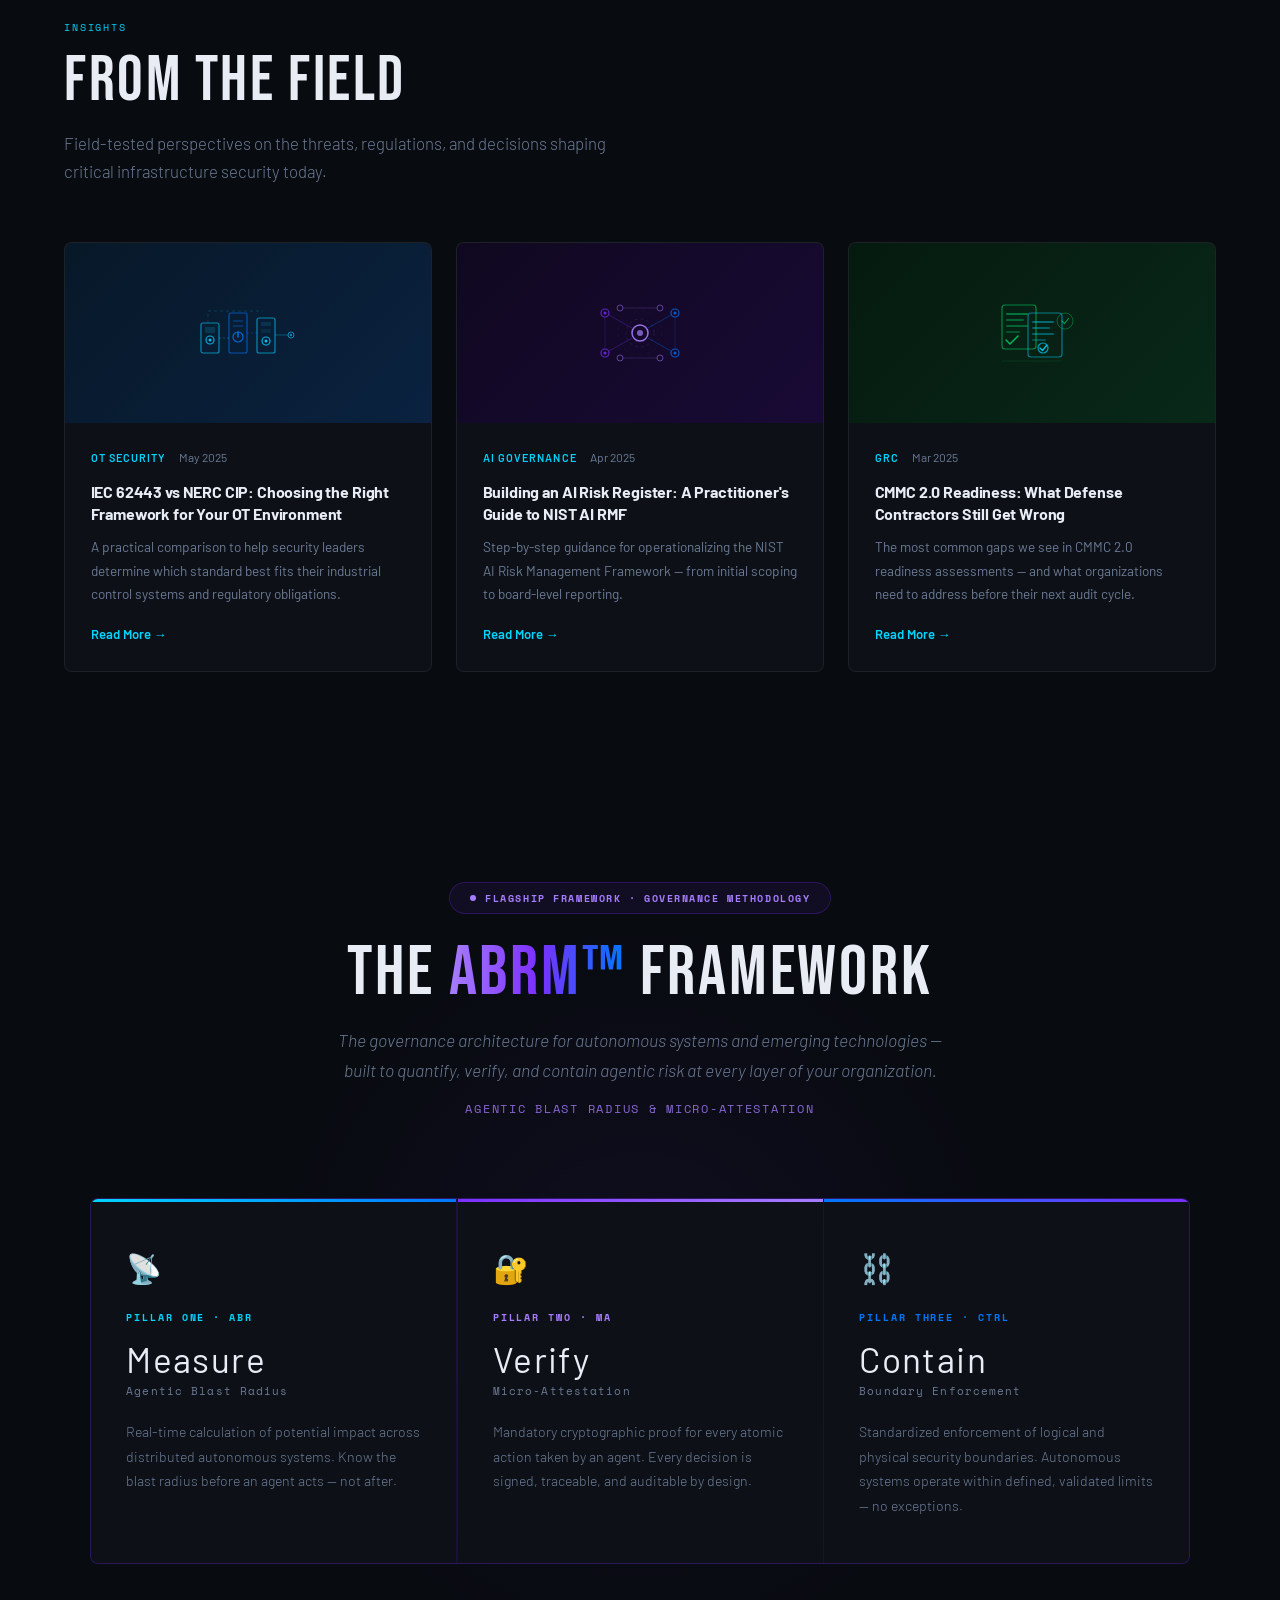
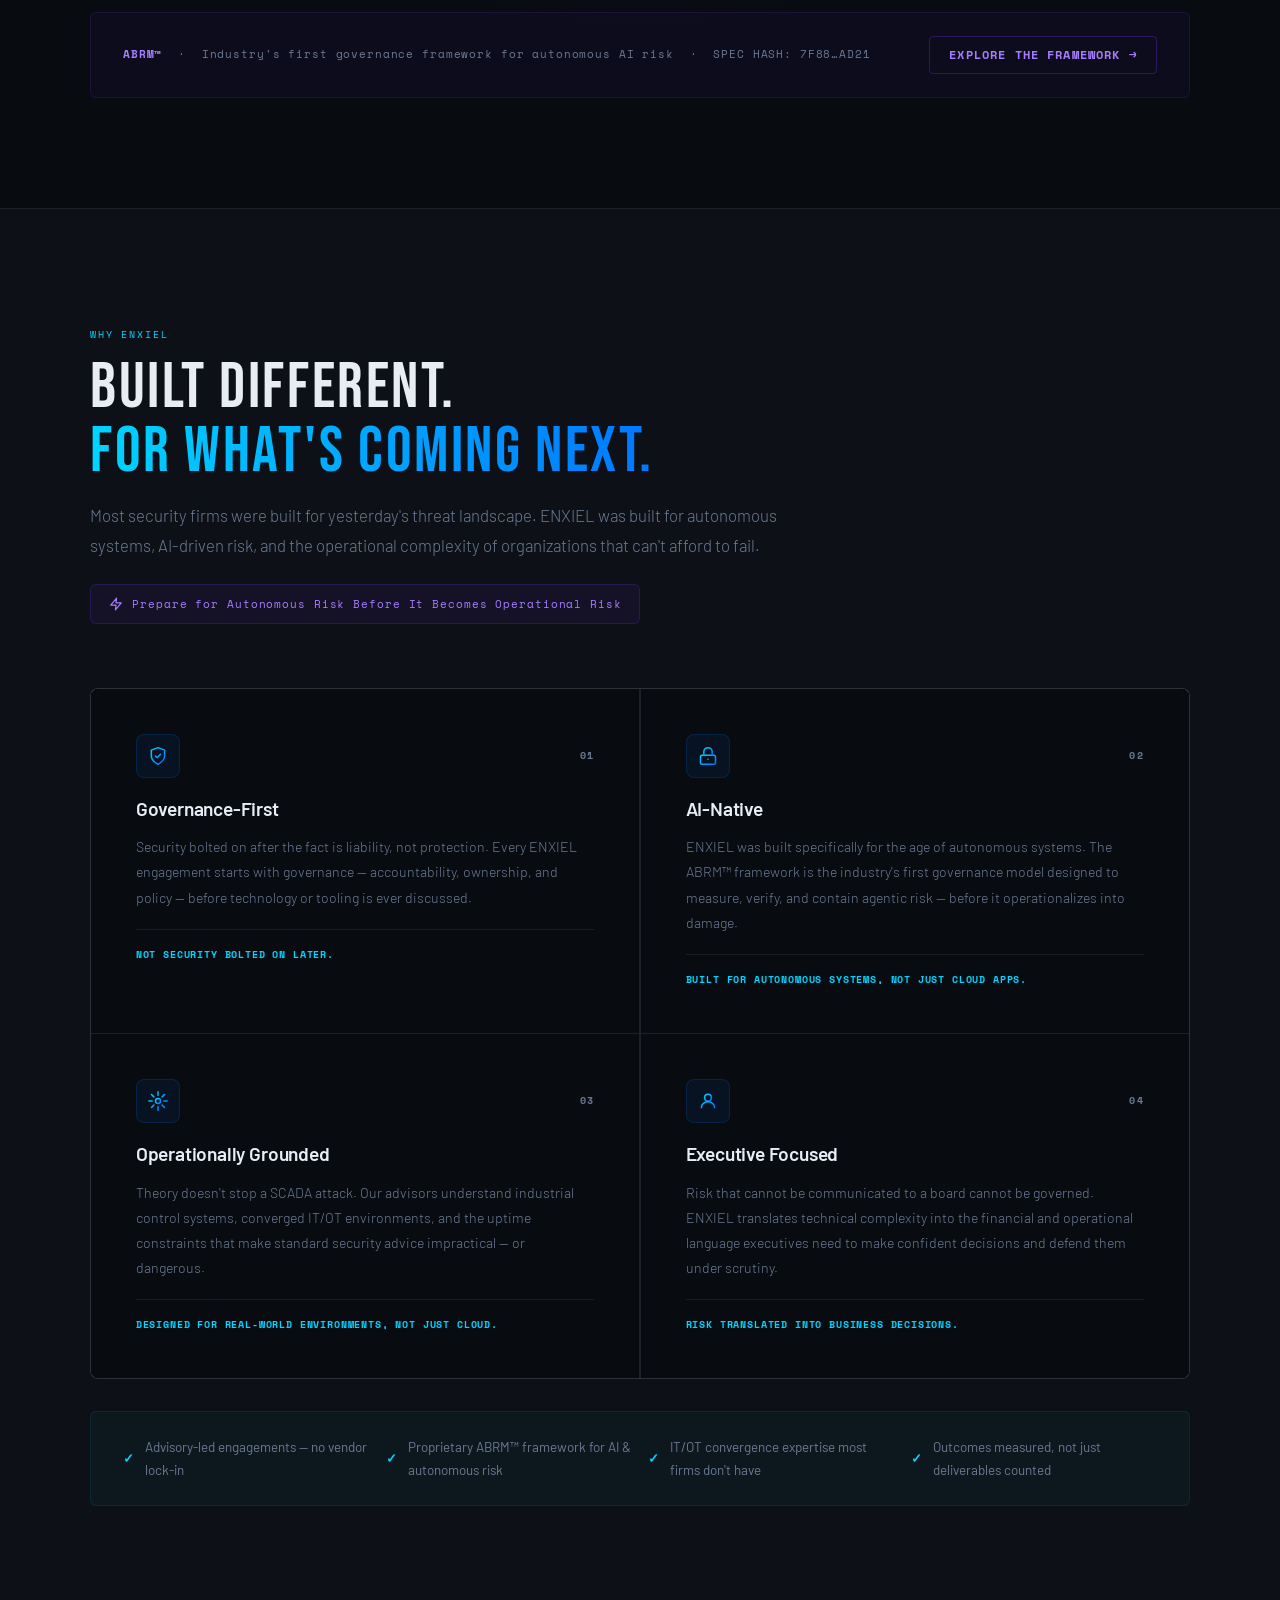
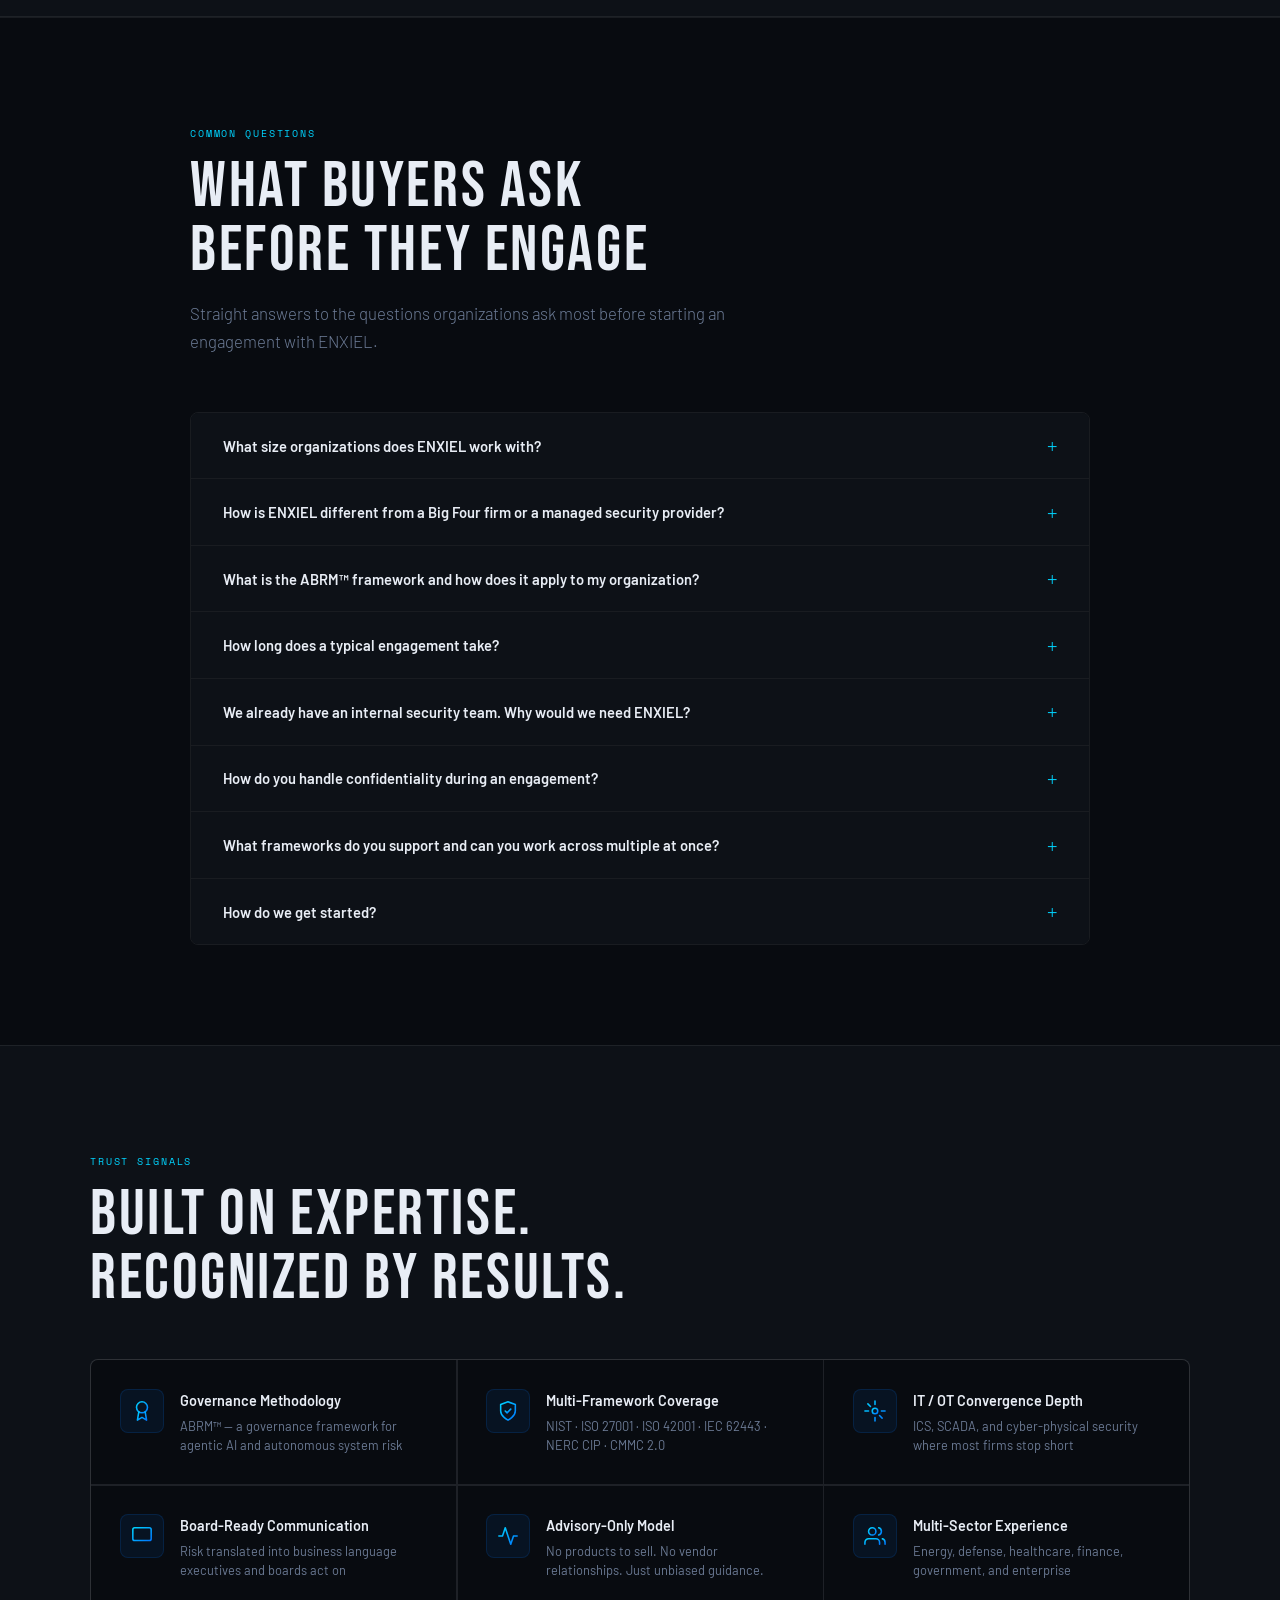
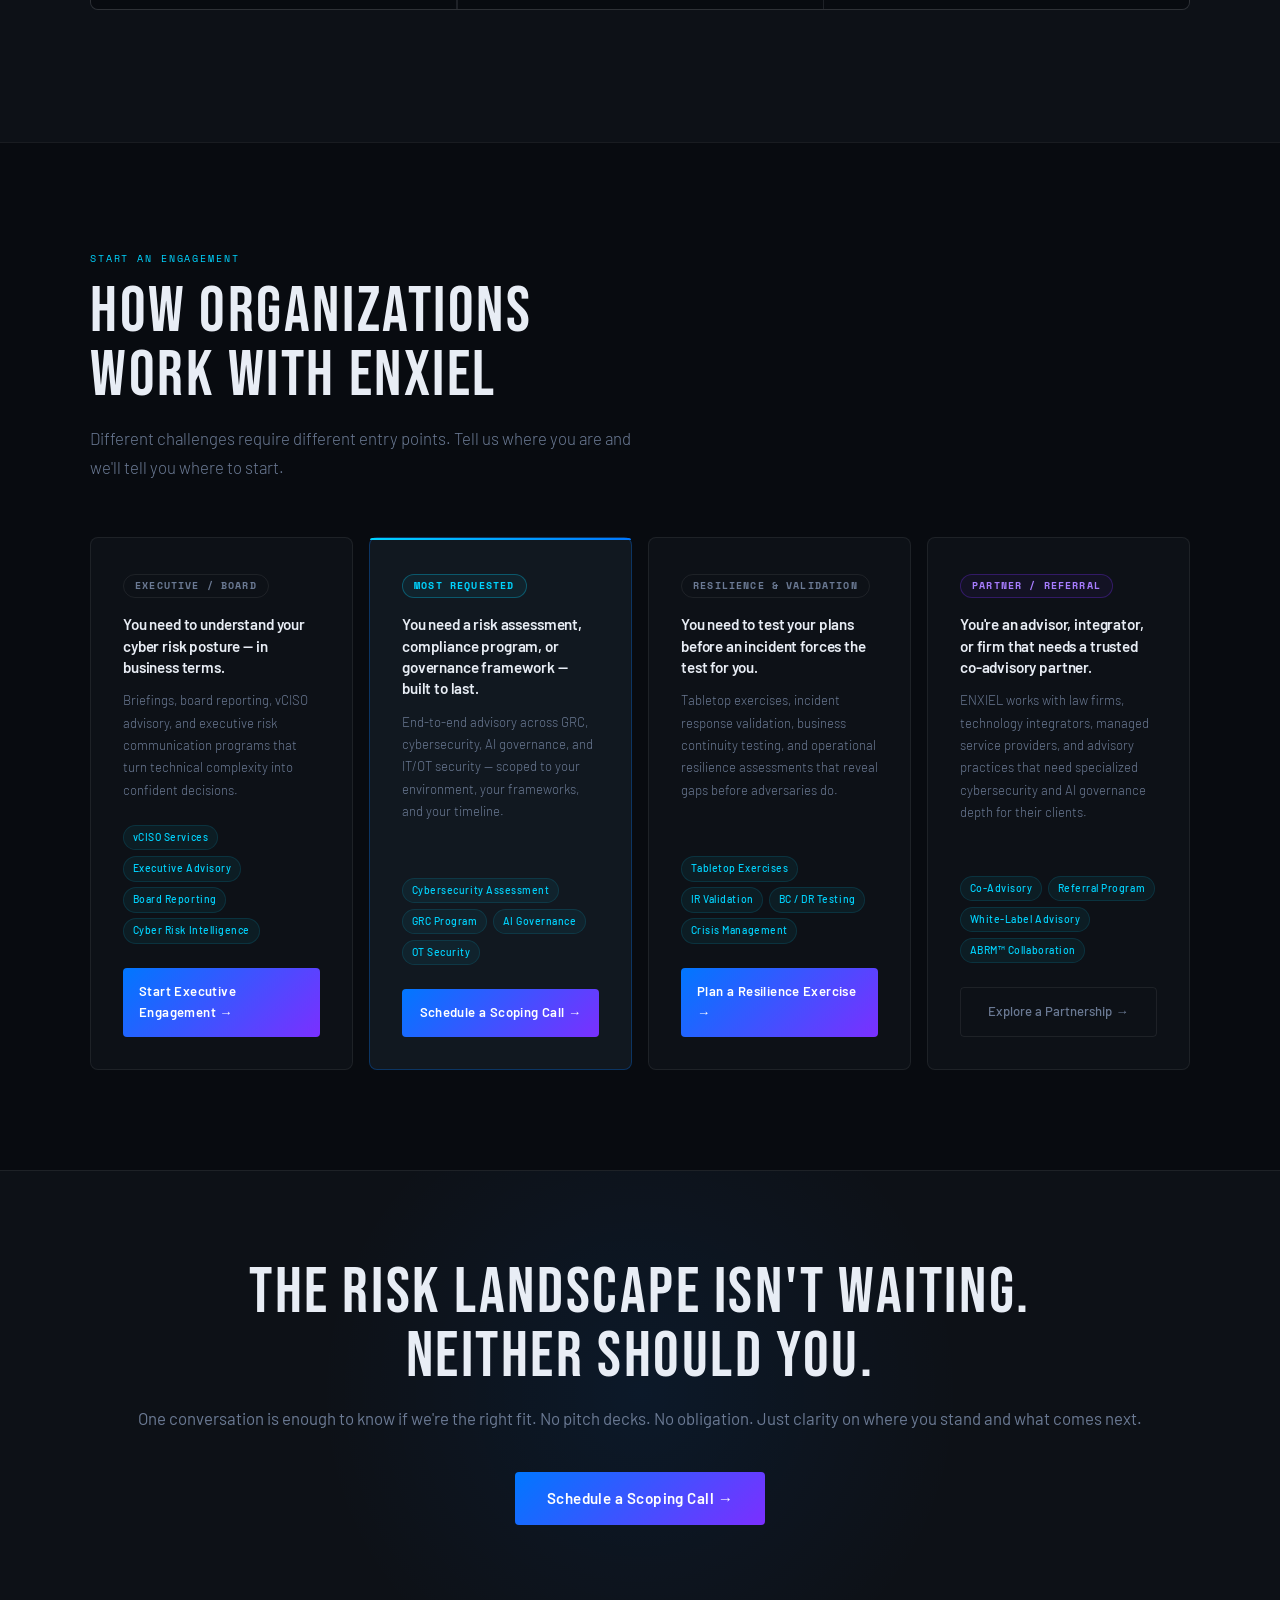
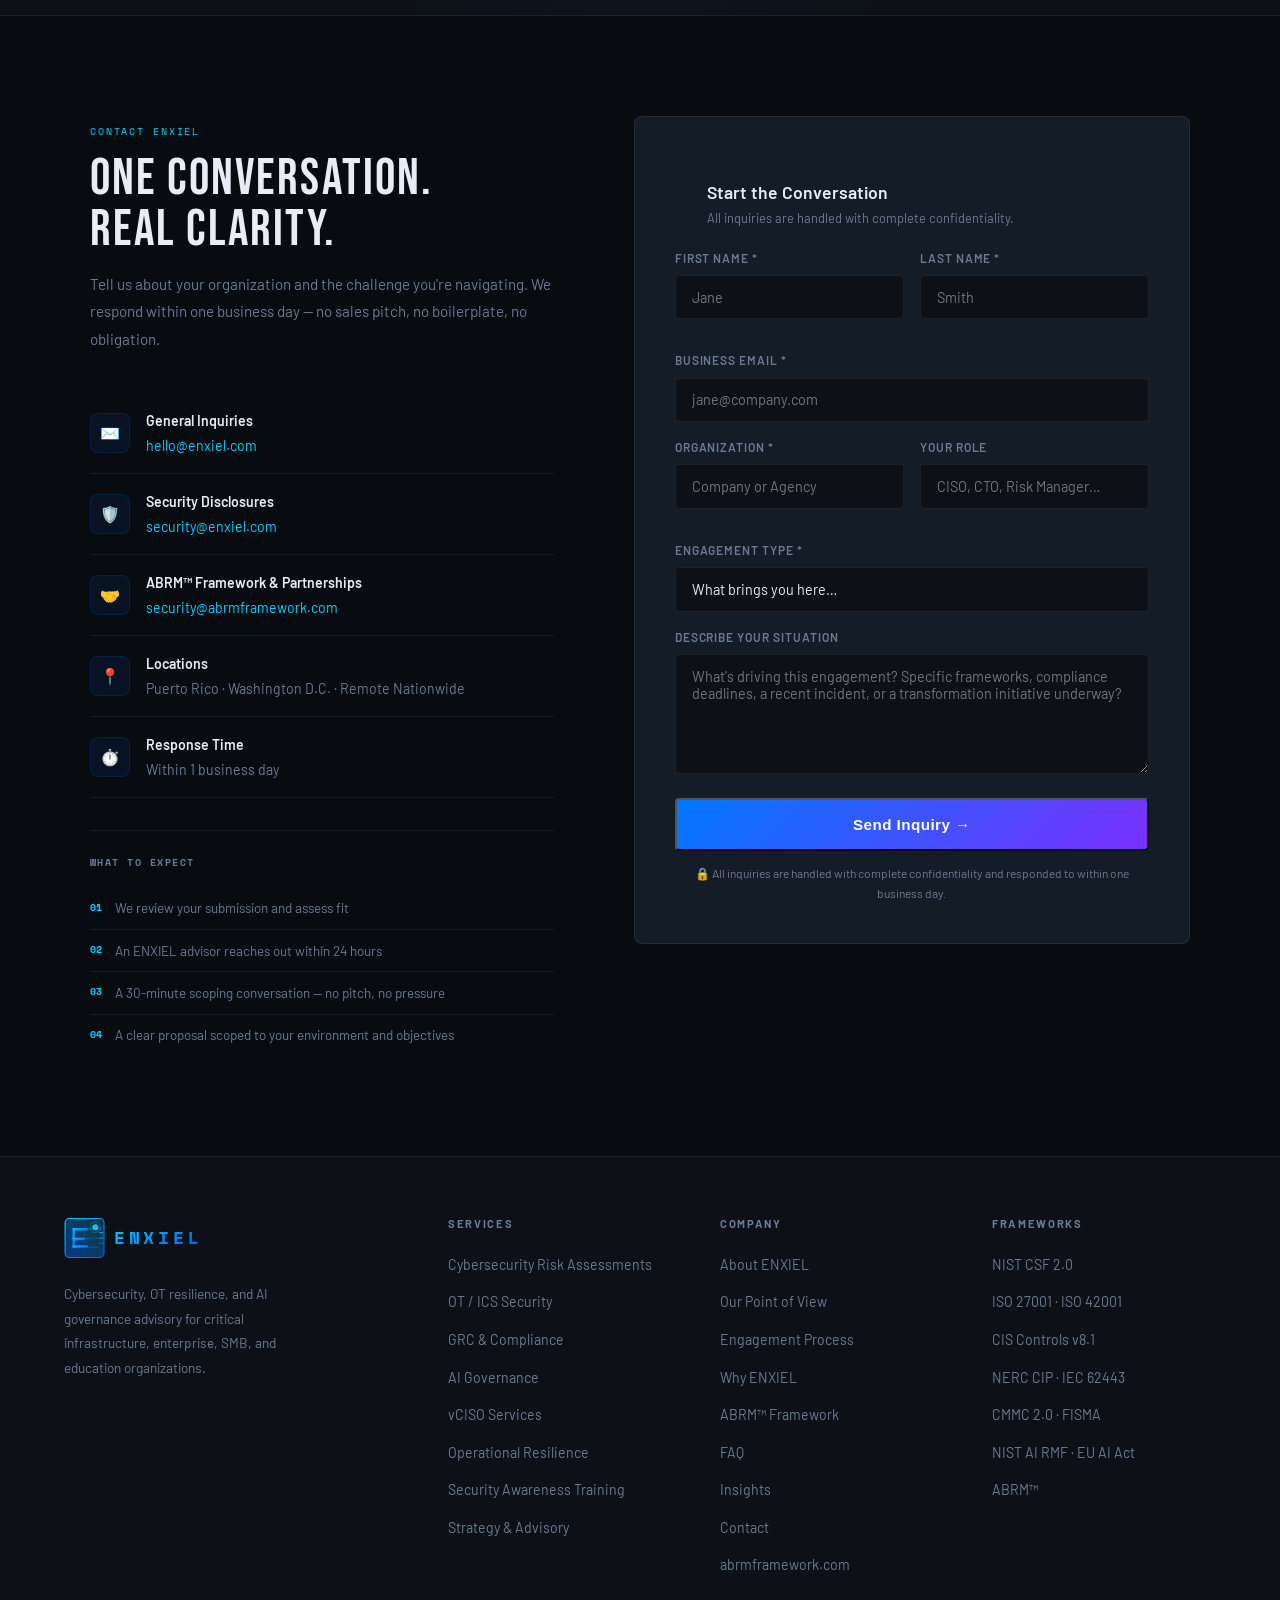
==== commit 630eae89: "Add files via upload" ====
--- a/index.html
+++ b/index.html
@@ -4186,7 +4186,7 @@
             <span style="color:var(--muted);font-size:0.8rem;letter-spacing:1px;text-transform:uppercase;">Reference Number</span><br>
             <span id="formReference" style="color:var(--accent);font-weight:bold;font-size:1.1rem;letter-spacing:1px;"></span>
           </p>
-          <p style="margin-top:8px;color:var(--muted);font-size:0.85rem;">A confirmation with this reference has been sent to your email.</p>
+          <p style="margin-top:8px;color:var(--muted);font-size:0.85rem;">Please save this reference number for your records.</p>
         </div>
       </div>
     </div>
